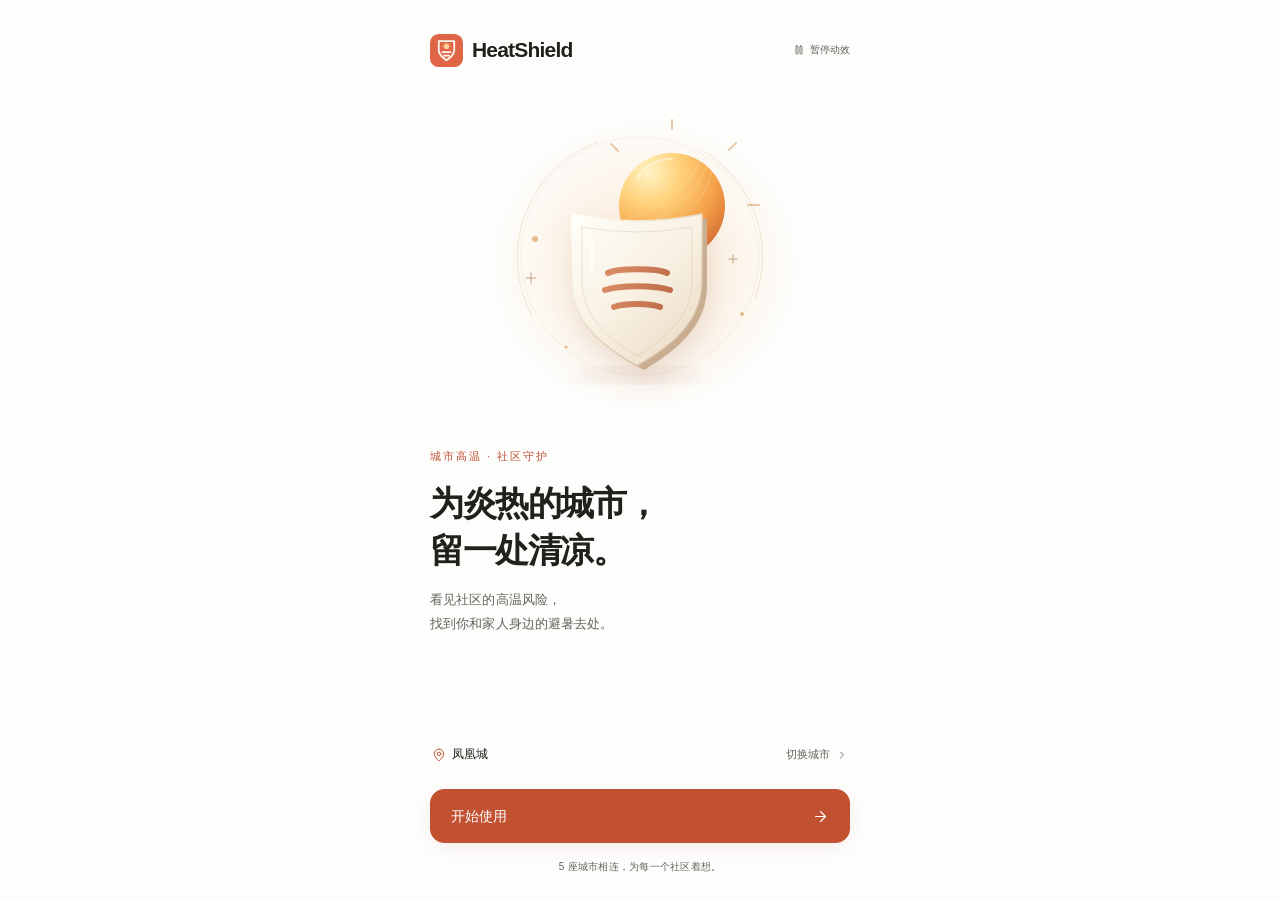
==== HeatShield.html @ 97a0b2e0 "Publish HeatShield multi-city app demo" ====
<!doctype html>
<html lang="zh-CN"><head><meta charset="UTF-8"><meta name="viewport" content="width=device-width,initial-scale=1,viewport-fit=cover"><meta name="theme-color" content="#fdfdfc"><meta name="description" content="HeatShield，了解社区高温风险，找到身边的避暑资源。"><title>HeatShield</title><link rel="icon" type="image/svg+xml" href="[data-uri]"><style>
:root, .light, .light-theme {
  --sand-1: #fdfdfc;
  --sand-2: #f9f9f8;
  --sand-3: #f1f0ef;
  --sand-4: #e9e8e6;
  --sand-5: #e2e1de;
  --sand-6: #dad9d6;
  --sand-7: #cfceca;
  --sand-8: #bcbbb5;
  --sand-9: #8d8d86;
  --sand-10: #82827c;
  --sand-11: #63635e;
  --sand-12: #21201c;
}

@supports (color: color(display-p3 1 1 1)) {
  @media (color-gamut: p3) {
    :root, .light, .light-theme {
      --sand-1: color(display-p3 0.992 0.992 0.989);
      --sand-2: color(display-p3 0.977 0.977 0.973);
      --sand-3: color(display-p3 0.943 0.942 0.936);
      --sand-4: color(display-p3 0.913 0.912 0.903);
      --sand-5: color(display-p3 0.885 0.883 0.873);
      --sand-6: color(display-p3 0.854 0.852 0.839);
      --sand-7: color(display-p3 0.813 0.81 0.794);
      --sand-8: color(display-p3 0.738 0.734 0.713);
      --sand-9: color(display-p3 0.553 0.553 0.528);
      --sand-10: color(display-p3 0.511 0.511 0.488);
      --sand-11: color(display-p3 0.388 0.388 0.37);
      --sand-12: color(display-p3 0.129 0.126 0.111);
    }
  }
}
</style><style>
.dark, .dark-theme {
  --sand-1: #111110;
  --sand-2: #191918;
  --sand-3: #222221;
  --sand-4: #2a2a28;
  --sand-5: #31312e;
  --sand-6: #3b3a37;
  --sand-7: #494844;
  --sand-8: #62605b;
  --sand-9: #6f6d66;
  --sand-10: #7c7b74;
  --sand-11: #b5b3ad;
  --sand-12: #eeeeec;
}

@supports (color: color(display-p3 1 1 1)) {
  @media (color-gamut: p3) {
    .dark, .dark-theme {
      --sand-1: color(display-p3 0.067 0.067 0.063);
      --sand-2: color(display-p3 0.098 0.098 0.094);
      --sand-3: color(display-p3 0.135 0.135 0.129);
      --sand-4: color(display-p3 0.164 0.163 0.156);
      --sand-5: color(display-p3 0.193 0.192 0.183);
      --sand-6: color(display-p3 0.23 0.229 0.217);
      --sand-7: color(display-p3 0.285 0.282 0.267);
      --sand-8: color(display-p3 0.384 0.378 0.357);
      --sand-9: color(display-p3 0.434 0.428 0.403);
      --sand-10: color(display-p3 0.487 0.481 0.456);
      --sand-11: color(display-p3 0.707 0.703 0.68);
      --sand-12: color(display-p3 0.933 0.933 0.926);
    }
  }
}
</style><style>
/* required styles */

.leaflet-pane,
.leaflet-tile,
.leaflet-marker-icon,
.leaflet-marker-shadow,
.leaflet-tile-container,
.leaflet-pane > svg,
.leaflet-pane > canvas,
.leaflet-zoom-box,
.leaflet-image-layer,
.leaflet-layer {
	position: absolute;
	left: 0;
	top: 0;
	}
.leaflet-container {
	overflow: hidden;
	}
.leaflet-tile,
.leaflet-marker-icon,
.leaflet-marker-shadow {
	-webkit-user-select: none;
	   -moz-user-select: none;
	        user-select: none;
	  -webkit-user-drag: none;
	}
/* Prevents IE11 from highlighting tiles in blue */
.leaflet-tile::selection {
	background: transparent;
}
/* Safari renders non-retina tile on retina better with this, but Chrome is worse */
.leaflet-safari .leaflet-tile {
	image-rendering: -webkit-optimize-contrast;
	}
/* hack that prevents hw layers "stretching" when loading new tiles */
.leaflet-safari .leaflet-tile-container {
	width: 1600px;
	height: 1600px;
	-webkit-transform-origin: 0 0;
	}
.leaflet-marker-icon,
.leaflet-marker-shadow {
	display: block;
	}
/* .leaflet-container svg: reset svg max-width decleration shipped in Joomla! (joomla.org) 3.x */
/* .leaflet-container img: map is broken in FF if you have max-width: 100% on tiles */
.leaflet-container .leaflet-overlay-pane svg {
	max-width: none !important;
	max-height: none !important;
	}
.leaflet-container .leaflet-marker-pane img,
.leaflet-container .leaflet-shadow-pane img,
.leaflet-container .leaflet-tile-pane img,
.leaflet-container img.leaflet-image-layer,
.leaflet-container .leaflet-tile {
	max-width: none !important;
	max-height: none !important;
	width: auto;
	padding: 0;
	}

.leaflet-container img.leaflet-tile {
	/* See: https://bugs.chromium.org/p/chromium/issues/detail?id=600120 */
	mix-blend-mode: plus-lighter;
}

.leaflet-container.leaflet-touch-zoom {
	-ms-touch-action: pan-x pan-y;
	touch-action: pan-x pan-y;
	}
.leaflet-container.leaflet-touch-drag {
	-ms-touch-action: pinch-zoom;
	/* Fallback for FF which doesn't support pinch-zoom */
	touch-action: none;
	touch-action: pinch-zoom;
}
.leaflet-container.leaflet-touch-drag.leaflet-touch-zoom {
	-ms-touch-action: none;
	touch-action: none;
}
.leaflet-container {
	-webkit-tap-highlight-color: transparent;
}
.leaflet-container a {
	-webkit-tap-highlight-color: rgba(51, 181, 229, 0.4);
}
.leaflet-tile {
	filter: inherit;
	visibility: hidden;
	}
.leaflet-tile-loaded {
	visibility: inherit;
	}
.leaflet-zoom-box {
	width: 0;
	height: 0;
	-moz-box-sizing: border-box;
	     box-sizing: border-box;
	z-index: 800;
	}
/* workaround for https://bugzilla.mozilla.org/show_bug.cgi?id=888319 */
.leaflet-overlay-pane svg {
	-moz-user-select: none;
	}

.leaflet-pane         { z-index: 400; }

.leaflet-tile-pane    { z-index: 200; }
.leaflet-overlay-pane { z-index: 400; }
.leaflet-shadow-pane  { z-index: 500; }
.leaflet-marker-pane  { z-index: 600; }
.leaflet-tooltip-pane   { z-index: 650; }
.leaflet-popup-pane   { z-index: 700; }

.leaflet-map-pane canvas { z-index: 100; }
.leaflet-map-pane svg    { z-index: 200; }

.leaflet-vml-shape {
	width: 1px;
	height: 1px;
	}
.lvml {
	behavior: url(#default#VML);
	display: inline-block;
	position: absolute;
	}


/* control positioning */

.leaflet-control {
	position: relative;
	z-index: 800;
	pointer-events: visiblePainted; /* IE 9-10 doesn't have auto */
	pointer-events: auto;
	}
.leaflet-top,
.leaflet-bottom {
	position: absolute;
	z-index: 1000;
	pointer-events: none;
	}
.leaflet-top {
	top: 0;
	}
.leaflet-right {
	right: 0;
	}
.leaflet-bottom {
	bottom: 0;
	}
.leaflet-left {
	left: 0;
	}
.leaflet-control {
	float: left;
	clear: both;
	}
.leaflet-right .leaflet-control {
	float: right;
	}
.leaflet-top .leaflet-control {
	margin-top: 10px;
	}
.leaflet-bottom .leaflet-control {
	margin-bottom: 10px;
	}
.leaflet-left .leaflet-control {
	margin-left: 10px;
	}
.leaflet-right .leaflet-control {
	margin-right: 10px;
	}


/* zoom and fade animations */

.leaflet-fade-anim .leaflet-popup {
	opacity: 0;
	-webkit-transition: opacity 0.2s linear;
	   -moz-transition: opacity 0.2s linear;
	        transition: opacity 0.2s linear;
	}
.leaflet-fade-anim .leaflet-map-pane .leaflet-popup {
	opacity: 1;
	}
.leaflet-zoom-animated {
	-webkit-transform-origin: 0 0;
	    -ms-transform-origin: 0 0;
	        transform-origin: 0 0;
	}
svg.leaflet-zoom-animated {
	will-change: transform;
}

.leaflet-zoom-anim .leaflet-zoom-animated {
	-webkit-transition: -webkit-transform 0.25s cubic-bezier(0,0,0.25,1);
	   -moz-transition:    -moz-transform 0.25s cubic-bezier(0,0,0.25,1);
	        transition:         transform 0.25s cubic-bezier(0,0,0.25,1);
	}
.leaflet-zoom-anim .leaflet-tile,
.leaflet-pan-anim .leaflet-tile {
	-webkit-transition: none;
	   -moz-transition: none;
	        transition: none;
	}

.leaflet-zoom-anim .leaflet-zoom-hide {
	visibility: hidden;
	}


/* cursors */

.leaflet-interactive {
	cursor: pointer;
	}
.leaflet-grab {
	cursor: -webkit-grab;
	cursor:    -moz-grab;
	cursor:         grab;
	}
.leaflet-crosshair,
.leaflet-crosshair .leaflet-interactive {
	cursor: crosshair;
	}
.leaflet-popup-pane,
.leaflet-control {
	cursor: auto;
	}
.leaflet-dragging .leaflet-grab,
.leaflet-dragging .leaflet-grab .leaflet-interactive,
.leaflet-dragging .leaflet-marker-draggable {
	cursor: move;
	cursor: -webkit-grabbing;
	cursor:    -moz-grabbing;
	cursor:         grabbing;
	}

/* marker & overlays interactivity */
.leaflet-marker-icon,
.leaflet-marker-shadow,
.leaflet-image-layer,
.leaflet-pane > svg path,
.leaflet-tile-container {
	pointer-events: none;
	}

.leaflet-marker-icon.leaflet-interactive,
.leaflet-image-layer.leaflet-interactive,
.leaflet-pane > svg path.leaflet-interactive,
svg.leaflet-image-layer.leaflet-interactive path {
	pointer-events: visiblePainted; /* IE 9-10 doesn't have auto */
	pointer-events: auto;
	}

/* visual tweaks */

.leaflet-container {
	background: #ddd;
	outline-offset: 1px;
	}
.leaflet-container a {
	color: #0078A8;
	}
.leaflet-zoom-box {
	border: 2px dotted #38f;
	background: rgba(255,255,255,0.5);
	}


/* general typography */
.leaflet-container {
	font-family: "Helvetica Neue", Arial, Helvetica, sans-serif;
	font-size: 12px;
	font-size: 0.75rem;
	line-height: 1.5;
	}


/* general toolbar styles */

.leaflet-bar {
	box-shadow: 0 1px 5px rgba(0,0,0,0.65);
	border-radius: 4px;
	}
.leaflet-bar a {
	background-color: #fff;
	border-bottom: 1px solid #ccc;
	width: 26px;
	height: 26px;
	line-height: 26px;
	display: block;
	text-align: center;
	text-decoration: none;
	color: black;
	}
.leaflet-bar a,
.leaflet-control-layers-toggle {
	background-position: 50% 50%;
	background-repeat: no-repeat;
	display: block;
	}
.leaflet-bar a:hover,
.leaflet-bar a:focus {
	background-color: #f4f4f4;
	}
.leaflet-bar a:first-child {
	border-top-left-radius: 4px;
	border-top-right-radius: 4px;
	}
.leaflet-bar a:last-child {
	border-bottom-left-radius: 4px;
	border-bottom-right-radius: 4px;
	border-bottom: none;
	}
.leaflet-bar a.leaflet-disabled {
	cursor: default;
	background-color: #f4f4f4;
	color: #bbb;
	}

.leaflet-touch .leaflet-bar a {
	width: 30px;
	height: 30px;
	line-height: 30px;
	}
.leaflet-touch .leaflet-bar a:first-child {
	border-top-left-radius: 2px;
	border-top-right-radius: 2px;
	}
.leaflet-touch .leaflet-bar a:last-child {
	border-bottom-left-radius: 2px;
	border-bottom-right-radius: 2px;
	}

/* zoom control */

.leaflet-control-zoom-in,
.leaflet-control-zoom-out {
	font: bold 18px 'Lucida Console', Monaco, monospace;
	text-indent: 1px;
	}

.leaflet-touch .leaflet-control-zoom-in, .leaflet-touch .leaflet-control-zoom-out  {
	font-size: 22px;
	}


/* layers control */

.leaflet-control-layers {
	box-shadow: 0 1px 5px rgba(0,0,0,0.4);
	background: #fff;
	border-radius: 5px;
	}
.leaflet-control-layers-toggle {
	background-image: url([data-uri]);
	width: 36px;
	height: 36px;
	}
.leaflet-retina .leaflet-control-layers-toggle {
	background-image: url([data-uri]);
	background-size: 26px 26px;
	}
.leaflet-touch .leaflet-control-layers-toggle {
	width: 44px;
	height: 44px;
	}
.leaflet-control-layers .leaflet-control-layers-list,
.leaflet-control-layers-expanded .leaflet-control-layers-toggle {
	display: none;
	}
.leaflet-control-layers-expanded .leaflet-control-layers-list {
	display: block;
	position: relative;
	}
.leaflet-control-layers-expanded {
	padding: 6px 10px 6px 6px;
	color: #333;
	background: #fff;
	}
.leaflet-control-layers-scrollbar {
	overflow-y: scroll;
	overflow-x: hidden;
	padding-right: 5px;
	}
.leaflet-control-layers-selector {
	margin-top: 2px;
	position: relative;
	top: 1px;
	}
.leaflet-control-layers label {
	display: block;
	font-size: 13px;
	font-size: 1.08333em;
	}
.leaflet-control-layers-separator {
	height: 0;
	border-top: 1px solid #ddd;
	margin: 5px -10px 5px -6px;
	}

/* Default icon URLs */
.leaflet-default-icon-path { /* used only in path-guessing heuristic, see L.Icon.Default */
	background-image: url([data-uri]);
	}


/* attribution and scale controls */

.leaflet-container .leaflet-control-attribution {
	background: #fff;
	background: rgba(255, 255, 255, 0.8);
	margin: 0;
	}
.leaflet-control-attribution,
.leaflet-control-scale-line {
	padding: 0 5px;
	color: #333;
	line-height: 1.4;
	}
.leaflet-control-attribution a {
	text-decoration: none;
	}
.leaflet-control-attribution a:hover,
.leaflet-control-attribution a:focus {
	text-decoration: underline;
	}
.leaflet-attribution-flag {
	display: inline !important;
	vertical-align: baseline !important;
	width: 1em;
	height: 0.6669em;
	}
.leaflet-left .leaflet-control-scale {
	margin-left: 5px;
	}
.leaflet-bottom .leaflet-control-scale {
	margin-bottom: 5px;
	}
.leaflet-control-scale-line {
	border: 2px solid #777;
	border-top: none;
	line-height: 1.1;
	padding: 2px 5px 1px;
	white-space: nowrap;
	-moz-box-sizing: border-box;
	     box-sizing: border-box;
	background: rgba(255, 255, 255, 0.8);
	text-shadow: 1px 1px #fff;
	}
.leaflet-control-scale-line:not(:first-child) {
	border-top: 2px solid #777;
	border-bottom: none;
	margin-top: -2px;
	}
.leaflet-control-scale-line:not(:first-child):not(:last-child) {
	border-bottom: 2px solid #777;
	}

.leaflet-touch .leaflet-control-attribution,
.leaflet-touch .leaflet-control-layers,
.leaflet-touch .leaflet-bar {
	box-shadow: none;
	}
.leaflet-touch .leaflet-control-layers,
.leaflet-touch .leaflet-bar {
	border: 2px solid rgba(0,0,0,0.2);
	background-clip: padding-box;
	}


/* popup */

.leaflet-popup {
	position: absolute;
	text-align: center;
	margin-bottom: 20px;
	}
.leaflet-popup-content-wrapper {
	padding: 1px;
	text-align: left;
	border-radius: 12px;
	}
.leaflet-popup-content {
	margin: 13px 24px 13px 20px;
	line-height: 1.3;
	font-size: 13px;
	font-size: 1.08333em;
	min-height: 1px;
	}
.leaflet-popup-content p {
	margin: 17px 0;
	margin: 1.3em 0;
	}
.leaflet-popup-tip-container {
	width: 40px;
	height: 20px;
	position: absolute;
	left: 50%;
	margin-top: -1px;
	margin-left: -20px;
	overflow: hidden;
	pointer-events: none;
	}
.leaflet-popup-tip {
	width: 17px;
	height: 17px;
	padding: 1px;

	margin: -10px auto 0;
	pointer-events: auto;

	-webkit-transform: rotate(45deg);
	   -moz-transform: rotate(45deg);
	    -ms-transform: rotate(45deg);
	        transform: rotate(45deg);
	}
.leaflet-popup-content-wrapper,
.leaflet-popup-tip {
	background: white;
	color: #333;
	box-shadow: 0 3px 14px rgba(0,0,0,0.4);
	}
.leaflet-container a.leaflet-popup-close-button {
	position: absolute;
	top: 0;
	right: 0;
	border: none;
	text-align: center;
	width: 24px;
	height: 24px;
	font: 16px/24px Tahoma, Verdana, sans-serif;
	color: #757575;
	text-decoration: none;
	background: transparent;
	}
.leaflet-container a.leaflet-popup-close-button:hover,
.leaflet-container a.leaflet-popup-close-button:focus {
	color: #585858;
	}
.leaflet-popup-scrolled {
	overflow: auto;
	}

.leaflet-oldie .leaflet-popup-content-wrapper {
	-ms-zoom: 1;
	}
.leaflet-oldie .leaflet-popup-tip {
	width: 24px;
	margin: 0 auto;

	-ms-filter: "progid:DXImageTransform.Microsoft.Matrix(M11=0.70710678, M12=0.70710678, M21=-0.70710678, M22=0.70710678)";
	filter: progid:DXImageTransform.Microsoft.Matrix(M11=0.70710678, M12=0.70710678, M21=-0.70710678, M22=0.70710678);
	}

.leaflet-oldie .leaflet-control-zoom,
.leaflet-oldie .leaflet-control-layers,
.leaflet-oldie .leaflet-popup-content-wrapper,
.leaflet-oldie .leaflet-popup-tip {
	border: 1px solid #999;
	}


/* div icon */

.leaflet-div-icon {
	background: #fff;
	border: 1px solid #666;
	}


/* Tooltip */
/* Base styles for the element that has a tooltip */
.leaflet-tooltip {
	position: absolute;
	padding: 6px;
	background-color: #fff;
	border: 1px solid #fff;
	border-radius: 3px;
	color: #222;
	white-space: nowrap;
	-webkit-user-select: none;
	-moz-user-select: none;
	-ms-user-select: none;
	user-select: none;
	pointer-events: none;
	box-shadow: 0 1px 3px rgba(0,0,0,0.4);
	}
.leaflet-tooltip.leaflet-interactive {
	cursor: pointer;
	pointer-events: auto;
	}
.leaflet-tooltip-top:before,
.leaflet-tooltip-bottom:before,
.leaflet-tooltip-left:before,
.leaflet-tooltip-right:before {
	position: absolute;
	pointer-events: none;
	border: 6px solid transparent;
	background: transparent;
	content: "";
	}

/* Directions */

.leaflet-tooltip-bottom {
	margin-top: 6px;
}
.leaflet-tooltip-top {
	margin-top: -6px;
}
.leaflet-tooltip-bottom:before,
.leaflet-tooltip-top:before {
	left: 50%;
	margin-left: -6px;
	}
.leaflet-tooltip-top:before {
	bottom: 0;
	margin-bottom: -12px;
	border-top-color: #fff;
	}
.leaflet-tooltip-bottom:before {
	top: 0;
	margin-top: -12px;
	margin-left: -6px;
	border-bottom-color: #fff;
	}
.leaflet-tooltip-left {
	margin-left: -6px;
}
.leaflet-tooltip-right {
	margin-left: 6px;
}
.leaflet-tooltip-left:before,
.leaflet-tooltip-right:before {
	top: 50%;
	margin-top: -6px;
	}
.leaflet-tooltip-left:before {
	right: 0;
	margin-right: -12px;
	border-left-color: #fff;
	}
.leaflet-tooltip-right:before {
	left: 0;
	margin-left: -12px;
	border-right-color: #fff;
	}

/* Printing */

@media print {
	/* Prevent printers from removing background-images of controls. */
	.leaflet-control {
		-webkit-print-color-adjust: exact;
		print-color-adjust: exact;
		}
	}

</style><style>
:root{color-scheme:light;--bg:var(--sand-1);--surface:#fff;--soft:var(--sand-2);--muted:var(--sand-3);--line:var(--sand-6);--input:var(--sand-7);--text:var(--sand-12);--sub:var(--sand-11);--faint:var(--sand-10);--brand:#c25132;--brand-hover:#b94d30;--brand-text:#fff;--tint:#fff1e9;--tint-line:#f2d6c8;--warm:#fbe9dd;--warning:#94622b;--warning-bg:#fff4db;--red:#b3373e;--green:#347754;--shadow:0 2px 8px #21201c04;--sheet-shadow:0 24px 80px #21201c26;--radius:18px;--font:Inter,-apple-system,BlinkMacSystemFont,"PingFang SC","Microsoft YaHei",sans-serif}
:root.dark{color-scheme:dark;--surface:var(--sand-2);--brand:#ef8a6b;--brand-hover:#f5a38a;--brand-text:#27120c;--tint:#2c211c;--tint-line:#513529;--warm:#30231d;--warning:#edbc77;--warning-bg:#302712;--red:#ff9592;--green:#8bcba4;--shadow:0 2px 8px #0001;--sheet-shadow:0 24px 80px #0006}*{box-sizing:border-box}html{scroll-behavior:auto;scroll-padding-top:100px}body{margin:0;font:15px/1.6 var(--font);color:var(--text);background:var(--bg);letter-spacing:-.2px;-webkit-font-smoothing:antialiased}button,input,select{font:inherit}button,a,input,select{-webkit-tap-highlight-color:transparent;touch-action:manipulation}button,a{color:inherit}button{cursor:pointer}button:disabled{opacity:.45;cursor:not-allowed}button{border:0;background:none}a{text-decoration:none}h1,h2,h3,p{margin:0}h1,h2,h3{line-height:1.35}h1{font-size:30px;font-weight:600;letter-spacing:-1.1px}h2{font-size:22px;font-weight:600;letter-spacing:-.7px}h3{font-size:16px;font-weight:550;letter-spacing:-.3px}p{color:var(--sub);font-size:14px;line-height:1.8}button:focus-visible,a:focus-visible,input:focus-visible,select:focus-visible,[tabindex]:focus-visible{outline:3px solid var(--brand);outline-offset:3px}input,select{color:var(--text);background:var(--surface);border:1px solid var(--input);border-radius:12px;min-height:48px;padding:11px 14px;width:100%}.lucide{width:20px;height:20px;stroke-width:1.7;vertical-align:middle;flex-shrink:0}.container{max-width:1060px;margin:0 auto;padding:0 32px}.app-header{position:sticky;top:0;z-index:20;background:color-mix(in srgb,var(--bg) 92%,transparent);backdrop-filter:blur(16px);border-bottom:1px solid var(--line);padding-top:env(safe-area-inset-top)}.header-inner{height:78px;display:flex;align-items:center;justify-content:space-between;gap:16px}.wordmark{display:flex;align-items:center;gap:9px;font-size:21px;letter-spacing:-.7px;font-weight:650;min-height:44px;padding:0}.wordmark img{width:32px;height:32px}.header-actions{display:flex;align-items:center;gap:10px}.city-button{display:flex;align-items:center;gap:7px;border:1px solid var(--line);background:var(--surface);border-radius:10px;min-height:42px;padding:8px 12px;font-size:13px;box-shadow:var(--shadow)}.city-button .lucide{width:15px;height:15px}.icon-button{height:44px;width:44px;display:inline-grid;place-items:center;border:1px solid var(--line);border-radius:12px;background:var(--surface)}.icon-button:hover,.city-button:hover{background:var(--muted)}.bell-dot{position:relative}.bell-dot:after{content:'';height:5px;width:5px;position:absolute;top:11px;right:12px;background:var(--brand);border-radius:50%;outline:2px solid var(--surface)}.page{padding:30px 0 120px;min-height:calc(100svh - 78px);animation:page-in .2s ease-out}.page.no-motion{animation:none}.page-top{display:flex;align-items:flex-start;justify-content:space-between;gap:16px;margin-bottom:24px}.eyebrow{display:flex;align-items:center;gap:6px;color:var(--sub);font-size:12px;margin-bottom:9px}.eyebrow .lucide{width:14px;height:14px}.page-top p{margin-top:8px}.label{font-size:12px;color:var(--sub)}.mono{font-variant-numeric:tabular-nums}.muted{color:var(--sub)}.tiny{font-size:11px;color:var(--sub);line-height:1.8}.caption{font-size:12px;color:var(--sub)}.row{display:flex;align-items:center;gap:12px}.between{display:flex;align-items:center;justify-content:space-between;gap:12px}.stack{display:grid;gap:14px}.mt{margin-top:24px}.mt-sm{margin-top:14px}.two{display:grid;grid-template-columns:repeat(2,minmax(0,1fr));gap:14px}.three{display:grid;grid-template-columns:repeat(3,minmax(0,1fr));gap:12px}.home-grid{display:grid;grid-template-columns:1.1fr .9fr;gap:24px;align-items:start}.card{background:var(--surface);border:1px solid var(--line);border-radius:var(--radius);padding:20px;box-shadow:var(--shadow)}.card.soft{background:var(--soft)}.card-link{display:block;width:100%;text-align:left;transition:background .15s,border-color .15s}.card-link:hover{border-color:var(--input);background:var(--soft)}.btn{min-height:50px;border-radius:12px;background:var(--surface);border:1px solid var(--input);padding:12px 18px;color:var(--text);font-size:14px;font-weight:500;display:inline-flex;align-items:center;justify-content:center;gap:8px;transition:background .15s,transform .1s,opacity .15s}.btn .lucide{width:17px;height:17px}.btn:hover{background:var(--muted)}.btn:active{transform:scale(.985)}.btn.primary{background:var(--brand);border-color:var(--brand);color:var(--brand-text)}.btn.primary:hover{background:var(--brand-hover);border-color:var(--brand-hover)}.btn.wide{width:100%;display:flex}.btn.ghost{border-color:transparent;background:transparent;box-shadow:none}.btn.compact{min-height:42px;padding:9px 12px;font-size:12px;border-radius:10px}.text-button{color:var(--brand);font-size:12px;font-weight:500;padding:8px 0;min-height:44px;display:flex;align-items:center;gap:5px}.text-button .lucide{width:14px;height:14px}.pill{display:inline-flex;align-items:center;gap:5px;border:1px solid var(--line);border-radius:6px;padding:3px 7px;font-size:10px;color:var(--sub);background:var(--soft);white-space:nowrap}.pill.risk{background:var(--warning-bg);color:var(--warning);border-color:transparent}.pill.risk:before{content:'';width:4px;height:4px;background:currentColor;border-radius:50%}.pill.risk.extreme{color:var(--red);background:color-mix(in srgb,var(--red) 9%,var(--surface))}.pill.risk.low{color:var(--green);background:color-mix(in srgb,var(--green) 9%,var(--surface))}.hero{background:var(--tint);border:1px solid var(--tint-line);border-radius:22px;padding:25px;position:relative;overflow:hidden}.hero-main{position:relative;z-index:1;display:flex;align-items:center;justify-content:space-between;min-height:110px;margin-top:13px}.temperature{font-size:72px;line-height:1;font-weight:500;letter-spacing:-5px;font-variant-numeric:tabular-nums;color:var(--text)}.temperature small{font-size:24px;letter-spacing:-1px;font-weight:400;margin-left:4px;color:var(--sub)}.hero-weather{width:105px;height:105px;flex-shrink:0}.hero p{font-size:13px;max-width:310px;margin-top:14px}.hero-footer{border-top:1px solid var(--tint-line);padding-top:15px;margin-top:20px;display:flex;gap:24px;font-size:12px;color:var(--sub)}.hero-footer .lucide{width:15px;height:15px;margin-right:5px}.hero .btn{margin-top:20px}.quick-action{display:flex;flex-direction:column;align-items:flex-start;gap:12px;text-align:left;border-radius:16px;padding:18px;border:1px solid var(--line);background:var(--surface);min-height:136px;box-shadow:var(--shadow)}.quick-action .glyph{width:34px;height:34px;border:1px solid var(--line);border-radius:10px;display:grid;place-items:center;background:var(--soft)}.quick-action .glyph .lucide{width:18px;height:18px}.quick-action strong{font-size:14px;font-weight:550}.quick-action small{font-size:11px;color:var(--sub);display:block;margin-top:3px}.quick-action:hover{background:var(--soft)}.section-title{display:flex;align-items:center;justify-content:space-between;gap:12px;margin:28px 0 13px}.section-title h2{font-size:18px;font-weight:600;letter-spacing:-.5px}.forecast-card{text-align:center;border:1px solid var(--line);border-radius:14px;background:var(--surface);padding:15px 10px;display:grid;justify-items:center;gap:10px;min-height:142px}.forecast-card .lucide{color:var(--brand);width:26px;height:26px;stroke-width:1.3}.forecast-card strong{font-size:23px;font-weight:550;letter-spacing:-.8px;line-height:1.1}.forecast-card .caption{font-size:11px}.forecast-card:hover{background:var(--soft)}.list{border:1px solid var(--line);border-radius:16px;background:var(--surface);overflow:hidden}.list-row{display:flex;align-items:center;justify-content:space-between;gap:14px;padding:17px 18px;border:0;border-bottom:1px solid var(--line);width:100%;text-align:left;background:transparent;min-height:76px}.list-row:last-child{border-bottom:0}.list-row:hover{background:var(--soft)}.list-row strong{display:block;font-size:14px;font-weight:500;line-height:1.5}.list-row small{display:block;font-size:11px;color:var(--sub);margin-top:5px;line-height:1.7}.list-row>.lucide{color:var(--faint);width:17px;height:17px}.number-circle{height:32px;width:32px;background:var(--muted);display:grid;place-items:center;border-radius:10px;font-size:11px;color:var(--sub);flex-shrink:0}.facility{padding:18px;border:1px solid var(--line);border-radius:16px;background:var(--surface);display:flex;gap:14px;text-align:left;width:100%;transition:border-color .15s,background .15s}.facility:hover{border-color:var(--input);background:var(--soft)}.facility-icon{height:48px;width:48px;background:var(--soft);border:1px solid var(--line);display:grid;place-items:center;border-radius:13px;flex-shrink:0;color:var(--sub)}.facility-icon .lucide{width:22px;height:22px;stroke-width:1.3}.facility-info{flex:1;min-width:0}.facility h3{font-size:14px;line-height:1.5;margin:3px 0 5px}.facility .caption{font-size:11px}.facility .pill{margin-top:12px}.facility>.lucide{width:16px;height:16px;color:var(--faint);margin-top:8px}.data-note{font-size:11px;color:var(--sub);display:flex;align-items:center;justify-content:center;gap:5px;min-height:44px;margin-top:18px;width:100%;padding:10px 0}.data-note .lucide{width:12px;height:12px}.bottom-nav{position:fixed;bottom:0;left:0;right:0;z-index:30;background:color-mix(in srgb,var(--surface) 94%,transparent);backdrop-filter:blur(18px);border-top:1px solid var(--line);padding-bottom:env(safe-area-inset-bottom)}.bottom-nav-inner{display:grid;grid-template-columns:repeat(5,1fr);max-width:560px;margin:auto;height:74px;padding:6px 12px 8px;gap:5px}.nav-item{display:flex;flex-direction:column;justify-content:center;align-items:center;gap:4px;font-size:10px;color:var(--sub);border-radius:12px;position:relative;min-height:52px}.nav-item .lucide{width:21px;height:21px;stroke-width:1.6}.nav-item.active{color:var(--brand)}.nav-item.active .lucide{stroke-width:2}.nav-item.active:before{content:'';position:absolute;top:1px;width:17px;height:3px;border-radius:5px;background:var(--brand)}.nav-item:hover{background:var(--soft)}.back-button{min-height:44px;display:flex;align-items:center;gap:6px;font-size:13px;padding:0;color:var(--sub);margin-bottom:15px}.back-button .lucide{width:17px;height:17px}.chips{display:flex;gap:7px;overflow:auto;scrollbar-width:none;flex-wrap:nowrap;padding:2px 0}.chips::-webkit-scrollbar{display:none}.chip{flex-shrink:0;padding:10px 14px;min-height:44px;background:var(--surface);border:1px solid var(--line);border-radius:10px;color:var(--sub);font-size:12px}.chip.selected{background:var(--text);border-color:var(--text);color:var(--bg);box-shadow:var(--shadow)}.chip:hover:not(.selected){background:var(--muted)}.info-strip{padding:12px 14px;border:1px solid var(--line);border-radius:12px;background:var(--soft);display:flex;align-items:flex-start;gap:8px;font-size:12px;color:var(--sub);line-height:1.8}.info-strip>.lucide{width:16px;height:16px;margin-top:3px}.filter-bar{display:flex;justify-content:space-between;align-items:center;gap:14px;margin-bottom:14px}.filter-bar .icon-button{height:42px;width:42px}.map-canvas{position:relative;overflow:hidden;border-radius:20px;background:var(--muted);border:1px solid var(--line);margin-top:18px}.map-canvas svg{display:block;width:100%;height:auto;max-height:480px;touch-action:pan-y}.map-canvas .map-label{position:absolute;left:14px;bottom:12px;background:var(--surface);border:1px solid var(--line);border-radius:6px;font-size:10px;color:var(--sub);padding:4px 7px}.map-point{cursor:pointer}.map-point text{font-family:var(--font);font-size:9px;fill:var(--sub)}.map-point:focus-visible{outline:2px solid var(--brand)}.legend{display:flex;gap:18px;justify-content:center;font-size:11px;color:var(--sub);margin-top:14px}.legend span{display:flex;gap:6px;align-items:center}.legend i{display:inline-block;width:7px;height:7px;border-radius:50%;background:var(--brand)}.legend i.square{background:var(--surface);border:1px solid var(--sub);border-radius:2px}.score{font-size:64px;line-height:1.2;font-weight:500;letter-spacing:-3px}.score small{font-size:14px;letter-spacing:0;color:var(--sub);margin-left:6px}.stat{padding:16px;border:1px solid var(--line);background:var(--surface);border-radius:14px}.stat strong{display:block;font-size:24px;line-height:1.4;letter-spacing:-1px;margin-top:6px;font-weight:550}.stat .lucide{width:15px;height:15px;color:var(--sub);margin-right:5px}.bar-row+.bar-row{margin-top:18px}.track{background:var(--muted);height:6px;border-radius:8px;margin-top:9px;overflow:hidden}.track span{height:100%;display:block;background:var(--brand);border-radius:8px}.detail-grid{display:grid;grid-template-columns:1fr 1fr;gap:20px}.detail-grid dt{font-size:12px;color:var(--sub)}.detail-grid dd{margin:6px 0 0;font-size:15px}.big-facility{height:150px;background:var(--soft);border:1px solid var(--line);border-radius:18px;display:flex;align-items:center;justify-content:center;position:relative;overflow:hidden}.big-facility>.lucide{width:66px;height:66px;stroke-width:1;color:var(--sand-8)}.big-facility:before,.big-facility:after{content:'';position:absolute;width:220px;height:220px;border:1px solid var(--line);border-radius:50%}.big-facility:after{width:330px;height:330px}.big-facility>*{z-index:1}.settings-group{margin-top:26px}.setting{display:flex;width:100%;text-align:left;align-items:center;gap:13px;padding:16px 18px;min-height:74px;border-bottom:1px solid var(--line);background:var(--surface)}.setting:last-child{border:0}.setting>.lucide{width:20px;height:20px;color:var(--sub)}.setting>span{flex:1}.setting strong{font-size:14px;font-weight:500;display:block}.setting small{font-size:11px;display:block;color:var(--sub);margin-top:4px}.switch{width:38px;height:23px;border-radius:30px;background:var(--sand-5);border:1px solid var(--input);padding:3px;flex-shrink:0}.switch:before{content:'';height:15px;width:15px;background:var(--surface);border-radius:50%;display:block;transition:transform .15s}.switch.on{background:var(--brand);border-color:var(--brand)}.switch.on:before{transform:translateX(14px);background:#fff}.profile-head{display:flex;gap:15px;align-items:center;margin:8px 0 28px}.profile-avatar{width:58px;height:58px;background:var(--tint);border:1px solid var(--tint-line);border-radius:18px;display:grid;place-items:center;color:var(--brand)}.profile-avatar .lucide{width:25px;height:25px}.profile-head h1{font-size:26px}.profile-head p{font-size:12px;margin-top:3px}.empty{display:flex;flex-direction:column;align-items:center;text-align:center;justify-content:center;min-height:280px;padding:30px 24px}.empty-icon{height:58px;width:58px;border-radius:18px;background:var(--muted);display:grid;place-items:center;color:var(--sub);margin-bottom:20px}.empty-icon .lucide{width:26px;height:26px;stroke-width:1.4}.empty h2{font-size:20px}.empty p{max-width:300px;margin:10px 0 22px}.empty .btn{width:100%;max-width:280px}.read-indicator{height:7px;width:7px;border-radius:50%;background:var(--brand)}.unread-card{border-color:var(--tint-line)}.alert-icon{width:40px;height:40px;border-radius:12px;background:var(--warning-bg);color:var(--warning);display:grid;place-items:center;flex-shrink:0}.timeline-row{display:flex;gap:14px;padding:0 0 22px;position:relative}.timeline-row:before{content:'';position:absolute;left:14px;top:32px;bottom:4px;width:1px;background:var(--line)}.timeline-row:last-child:before{display:none}.timeline-dot{width:29px;height:29px;display:grid;place-items:center;border:1px solid var(--line);background:var(--surface);border-radius:50%;font-size:11px;flex-shrink:0}.timeline-row.done .timeline-dot{color:var(--brand-text);background:var(--brand);border-color:var(--brand)}.timeline-row p{font-size:12px;margin-top:4px}.timeline-row strong{font-size:14px;font-weight:500}.form-field{display:grid;gap:8px;margin:20px 0;font-size:13px}.note-list{margin:12px 0 0;padding-left:20px;font-size:13px;color:var(--sub);line-height:2}.brand-preview{border:1px solid var(--line);border-radius:18px;padding:30px 18px;display:grid;place-items:center;background:var(--surface);margin-top:18px}.brand-preview img{max-width:100%;height:auto;width:300px}.brand-icon-preview{display:flex;justify-content:center;gap:20px;margin:28px 0}.brand-icon-preview img{height:88px;width:88px;border-radius:24px}.brand-icon-preview .mono-mark{background:var(--text);border-radius:24px;padding:17px;display:grid;place-items:center}.mono-mark svg{width:54px;height:54px}.compare-row{display:grid;grid-template-columns:1fr 60px 60px;align-items:center;gap:12px;width:100%;text-align:left;padding:18px;border-bottom:1px solid var(--line)}.compare-row:last-child{border:0}.compare-row strong{font-size:14px;font-weight:500}.compare-row small{display:block;font-size:11px;color:var(--sub);margin-top:3px}.compare-row>span:not(:first-child){text-align:right;font-size:13px}.comparison-head{font-size:11px;color:var(--sub);padding-top:10px;padding-bottom:10px;background:var(--soft)}
/* Startup, onboarding, progress and modal overlays. */
.splash{min-height:100svh;display:flex;flex-direction:column;align-items:center;justify-content:center;background:var(--bg);padding:40px 24px}.splash img{border-radius:22px;box-shadow:0 14px 35px #df65461c}.splash h1{margin-top:20px;font-size:35px;letter-spacing:-1.5px}.splash p{font-size:13px;margin-top:12px}.boot-dots{display:flex;gap:5px;margin-top:38px}.boot-dots i{height:4px;width:4px;border-radius:50%;background:var(--brand);animation:boot 1s infinite}.boot-dots i:nth-child(2){animation-delay:.15s}.boot-dots i:nth-child(3){animation-delay:.3s}.onboard{max-width:480px;margin:auto;min-height:100svh;padding:32px 28px max(28px,env(safe-area-inset-bottom));display:flex;flex-direction:column}.onboard .wordmark{font-size:20px}.onboard-art{position:relative;display:grid;place-items:center;min-height:270px;margin:28px 0 8px}.onboard-art svg{width:100%;height:270px;max-width:340px}.onboard h1{font-size:33px;letter-spacing:-1.2px;line-height:1.38;margin-bottom:14px}.onboard p{font-size:14px;line-height:1.9}.onboard-bottom{margin-top:auto;padding-top:30px}.onboard .benefit{display:flex;gap:8px;align-items:center;margin-top:12px;font-size:12px;color:var(--sub)}.benefit .lucide{width:15px;height:15px;color:var(--brand)}.onboard .back-button{margin-top:20px}.city-list{display:grid;gap:10px;margin-top:24px}.city-choice{display:flex;align-items:center;gap:12px;min-height:74px;width:100%;background:var(--surface);border:1px solid var(--line);border-radius:14px;padding:15px;text-align:left}.city-choice:hover{background:var(--soft)}.city-choice.selected{border-color:var(--brand);background:var(--tint)}.city-choice .city-glyph{height:38px;width:38px;border-radius:11px;border:1px solid var(--line);display:grid;place-items:center;color:var(--sub);background:var(--surface)}.city-choice strong{font-weight:500;font-size:14px;display:block}.city-choice small{display:block;font-size:11px;color:var(--sub);margin-top:4px}.city-choice>span:nth-child(2){flex:1}.city-choice>.lucide{width:18px;height:18px;color:var(--brand)}.skeleton{background:var(--muted);border-radius:8px;position:relative;overflow:hidden}.skeleton:after{content:'';position:absolute;inset:0;transform:translateX(-100%);background:linear-gradient(90deg,transparent,color-mix(in srgb,var(--surface) 80%,transparent),transparent);animation:shimmer 1.25s infinite}.skeleton-title{width:55%;height:27px;margin:20px 0}.skeleton-hero{height:280px;border-radius:22px}.skeleton-line{height:13px;width:70%;margin:12px 0}.skeleton-block{height:130px;border-radius:16px}.loading-copy{display:flex;align-items:center;gap:8px;font-size:12px;color:var(--sub);margin-bottom:16px}.spinner{width:15px;height:15px;border:1.5px solid var(--line);border-top-color:var(--brand);border-radius:50%;animation:spin .7s linear infinite;display:inline-block}.loading-button .spinner{border-color:color-mix(in srgb,var(--brand-text) 30%,transparent);border-top-color:var(--brand-text)}#modal-root:empty{display:none}.modal-backdrop{position:fixed;inset:0;background:#16130f66;backdrop-filter:blur(5px);z-index:80;display:flex;align-items:flex-end;justify-content:center;animation:fade-in .15s}.sheet{background:var(--surface);color:var(--text);width:100%;max-width:500px;max-height:90dvh;overflow-y:auto;overscroll-behavior:contain;touch-action:pan-y;border-radius:24px 24px 0 0;border:1px solid var(--line);box-shadow:var(--sheet-shadow);padding:10px 22px max(25px,env(safe-area-inset-bottom));animation:sheet-in .2s ease-out}.sheet-handle{width:34px;height:4px;border-radius:8px;background:var(--sand-7);margin:0 auto 18px}.sheet-top{display:flex;align-items:center;justify-content:space-between;gap:12px;margin-bottom:10px}.sheet-top h2{font-size:21px}.sheet-top .icon-button{border:0;background:var(--soft);width:32px;height:32px;border-radius:50%}.sheet-top .icon-button .lucide{width:16px;height:16px}.sheet .city-list{margin-top:18px}.sheet p{font-size:13px}.sheet .search-wrap{margin-top:18px;position:relative}.search-wrap .lucide{position:absolute;left:13px;top:15px;width:18px;height:18px;color:var(--sub)}.search-wrap input{padding-left:40px}.sheet-footer{position:sticky;bottom:-25px;background:var(--surface);padding:16px 0 6px;margin-top:8px}.notice-card{padding:17px;background:var(--soft);border:1px solid var(--line);border-radius:14px;margin:18px 0}.notice-card strong{font-size:13px;font-weight:500}.notice-card p{font-size:12px;margin-top:6px}.sheet .btn+.btn{margin-top:10px}body.modal-open{overflow:hidden}#toast{position:fixed;bottom:calc(90px + env(safe-area-inset-bottom));left:50%;transform:translate(-50%,12px);max-width:calc(100vw - 40px);padding:12px 17px;border:1px solid var(--sand-7);background:var(--text);color:var(--bg);border-radius:12px;box-shadow:var(--shadow);font-size:12px;z-index:120;opacity:0;pointer-events:none;transition:opacity .15s,transform .15s;white-space:normal}#toast.show{opacity:1;transform:translate(-50%,0)}.refresh-control{display:flex;align-items:center;gap:5px;font-size:11px;color:var(--sub);min-height:42px;padding:6px 0}.refresh-control .lucide{width:13px;height:13px}.check-mark{width:64px;height:64px;border-radius:50%;display:grid;place-items:center;background:var(--tint);color:var(--brand);margin:28px auto 20px}.check-mark .lucide{width:28px;height:28px}.page-bottom-action{margin-top:28px}.hidden{display:none!important}@keyframes shimmer{to{transform:translateX(100%)}}@keyframes spin{to{transform:rotate(360deg)}}@keyframes boot{0%,100%{opacity:.2}50%{opacity:1}}@keyframes page-in{from{opacity:.4;transform:translateY(6px)}to{opacity:1;transform:translateY(0)}}@keyframes fade-in{from{opacity:0}to{opacity:1}}@keyframes sheet-in{from{transform:translateY(30px);opacity:.6}to{transform:translateY(0);opacity:1}}
@media(min-width:760px){.sheet{border-radius:24px;padding-bottom:24px;max-height:82dvh}.modal-backdrop{align-items:center;padding:30px}.onboard{max-width:520px;padding:40px 30px}.onboard-art{min-height:310px}.onboard-art svg{height:310px}.page.narrow{max-width:620px;margin:auto}.facility-grid{display:grid;grid-template-columns:1fr 1fr;gap:14px}.facility-grid.stack{gap:14px}.home-right .section-title:first-child{margin-top:0}.bottom-nav-inner{height:76px}.page-top h1{font-size:32px}}
@media(max-width:759px){.container{padding:0 20px}.header-inner{height:70px;gap:10px}.wordmark{font-size:20px;gap:8px}.wordmark img{width:30px;height:30px}.header-actions{gap:7px}.city-button{font-size:12px;min-height:38px;padding:8px 9px;gap:4px}.city-button .lucide:first-child{display:none}.header-actions .icon-button{width:38px;height:38px;border-radius:10px}.header-actions .icon-button .lucide{width:18px;height:18px}.page{padding-top:24px;min-height:calc(100svh - 70px)}.page-top{margin-bottom:22px}.page-top h1{font-size:28px}.page-top p{font-size:12px}.home-grid{display:block}.home-right{margin-top:26px}.hero{padding:22px;border-radius:20px}.temperature{font-size:68px}.hero-weather{width:98px;height:98px}.hero p{font-size:12px;max-width:270px}.hero-footer{gap:18px;font-size:11px}.quick-action{padding:16px;min-height:130px}.quick-action strong{font-size:13px}.section-title{margin-top:26px}.section-title h2{font-size:17px}.forecast-card{padding:14px 8px;gap:9px;min-height:137px}.forecast-card strong{font-size:22px}.facility{padding:16px;gap:12px}.facility-icon{width:43px;height:43px;border-radius:12px}.facility h3{font-size:13px}.facility .pill{font-size:9px}.card{padding:18px;border-radius:16px}.two{gap:12px}.three{gap:9px}.btn{min-height:50px}.map-canvas{border-radius:16px}.page-top .icon-button{width:40px;height:40px;flex-shrink:0}.onboard h1{font-size:32px}.app-header .container{padding-left:20px;padding-right:20px}}
@media(max-width:359px){.container{padding:0 16px}.wordmark{font-size:18px}.wordmark img{width:27px;height:27px}.city-button{font-size:11px;padding:7px}.header-actions .icon-button{display:none}.hero{padding:18px}.temperature{font-size:62px}.onboard{padding-left:22px;padding-right:22px}.chips{gap:5px}.chip{padding:9px 12px}.facility-icon{display:none}}
@media(prefers-reduced-motion:reduce){*,*:before,*:after{animation:none!important;transition:none!important;scroll-behavior:auto!important}.skeleton:after{display:none}}
/* Launch and loading are full screens, independent from in-page skeletons. */
.hero-weather{width:130px;height:130px;object-fit:contain;margin:-8px -10px -8px 0}
.launch-welcome{padding-top:max(28px,env(safe-area-inset-top));padding-bottom:max(24px,env(safe-area-inset-bottom));min-height:100svh;max-width:480px}
.launch-welcome .wordmark{font-size:21px;letter-spacing:-.8px}
.launch-welcome .wordmark img{width:33px;height:33px}
.launch-welcome .onboard-art{min-height:0;margin:18px -10px 8px;flex:1;max-height:340px}
.launch-welcome .onboard-art img{display:block;width:100%;height:auto;max-height:320px;object-fit:contain}
.launch-kicker{font-size:11px;letter-spacing:2px;color:var(--brand);margin-bottom:14px}
.launch-welcome h1{font-size:34px;line-height:1.4;font-weight:600;letter-spacing:-1.4px;margin-bottom:13px}
.launch-welcome .launch-intro>p{font-size:13px;line-height:1.9;letter-spacing:.1px}
.launch-welcome .onboard-bottom{padding-top:24px;flex-shrink:0}
.launch-city{display:flex;align-items:center;justify-content:space-between;gap:8px;width:100%;min-height:44px;padding:0 2px;margin-bottom:12px;font-size:12px}
.launch-city>span{display:flex;align-items:center;gap:6px}
.launch-city>span:last-child{font-size:11px;color:var(--sub)}
.launch-city .lucide{width:14px;height:14px;color:var(--brand)}
.launch-city>span:last-child .lucide{color:var(--sub);width:12px;height:12px}
.launch-welcome .btn.primary{min-height:54px;justify-content:space-between;padding:14px 20px;font-size:14px;border-radius:14px}
.launch-welcome .btn.primary .lucide{order:1}
.launch-welcome .launch-footnote{text-align:center;font-size:10px;margin-top:14px;letter-spacing:.25px;color:var(--sub)}
.launch-loading{min-height:100svh;display:flex;flex-direction:column;align-items:center;padding:max(32px,env(safe-area-inset-top)) 28px max(28px,env(safe-area-inset-bottom));background:var(--bg)}
.launch-loading-core{margin:auto;width:100%;max-width:300px;text-align:center;padding:52px 0 60px}
.launch-emblem{width:152px;height:152px;display:grid;place-items:center;position:relative;margin:0 auto 30px}
.launch-emblem:before{content:'';position:absolute;inset:0;border-radius:50%;background:radial-gradient(circle,#DF654612,transparent 72%)}
.launch-emblem>span{position:absolute;inset:0;border:1px solid var(--tint-line);border-radius:50%;animation:launch-breathe 2.4s ease-in-out infinite}
.launch-emblem>span:nth-child(2){inset:14px;opacity:.6;animation-delay:.5s}
.launch-emblem img{position:relative;border-radius:23px;box-shadow:0 14px 32px #B3663B22}
.launch-loading h1{font-size:33px;letter-spacing:-1.4px;font-weight:600}
.launch-loading-core>p{font-size:12px;margin-top:10px;letter-spacing:.4px}
.launch-load-panel{margin:52px auto 0;max-width:234px}
.launch-load-city{display:flex;justify-content:center;align-items:center;gap:5px;color:var(--sub);font-size:12px;margin-bottom:18px}
.launch-load-city .lucide{height:14px;width:14px}
.launch-progress{height:3px;background:var(--line);overflow:hidden;border-radius:10px}
.launch-progress>span{height:100%;display:block;width:8%;background:var(--brand);border-radius:10px;transition:width .35s ease}
#launch-status{font-size:11px;color:var(--sub);min-height:20px;margin-top:16px}
.launch-steps{display:flex;align-items:center;justify-content:center;gap:9px;margin-top:22px;font-size:9px;color:var(--sand-9);letter-spacing:.3px}
.launch-steps i{width:2px;height:2px;background:var(--input);border-radius:50%}
.launch-steps .current{color:var(--brand)}
.launch-loading-footer{font-size:9px;letter-spacing:2px;color:var(--sub);text-align:center}
.launch-loading-footer span{display:block;font-size:10px;letter-spacing:1px;margin-top:6px;color:var(--sand-10)}
@keyframes launch-breathe{50%{transform:scale(1.035);opacity:.45}}
@media(min-width:760px){.launch-welcome .onboard-art{max-height:350px;min-height:0}.launch-welcome{max-width:480px}}
@media(max-width:759px){.hero-weather{width:126px;height:126px}.launch-welcome .onboard-art{min-height:0}.launch-welcome h1{font-size:33px}}
@media(max-height:740px){.launch-welcome .onboard-art{margin-top:8px;max-height:240px}.launch-welcome .onboard-art img{max-height:240px}.launch-welcome .onboard-bottom{padding-top:18px}.launch-welcome h1{font-size:30px}.launch-kicker{margin-bottom:9px}}
@media(max-width:359px){.hero-weather{width:110px;height:110px}.launch-welcome h1{font-size:30px}}
@media(prefers-reduced-motion:reduce){.launch-emblem>span{animation:none}.launch-progress>span{transition:none}}
.facility-photo-wrap{margin:0}
.facility-photo{display:block;position:relative;width:100%;padding:0;aspect-ratio:1.65;background:var(--soft);border:1px solid var(--line);border-radius:18px;overflow:hidden;text-align:left}
.facility-photo>img{display:block;width:100%;height:100%;object-fit:cover;transition:transform .3s ease}
.facility-photo:hover>img{transform:scale(1.025)}
.facility-photo-tag,.facility-photo-count{position:absolute;bottom:12px;display:flex;align-items:center;gap:5px;border-radius:7px;padding:5px 8px;background:#181712a8;backdrop-filter:blur(8px);color:#fff;font-size:10px;line-height:1.5}
.facility-photo-tag{left:12px}.facility-photo-count{right:12px}.facility-photo-count .lucide{width:12px;height:12px}
.facility-photo-caption{min-height:30px;display:flex;align-items:center;justify-content:space-between;gap:12px;padding:7px 1px 0;font-size:10px;color:var(--sub);line-height:1.6}
.facility-photo-caption button{display:flex;align-items:center;gap:3px;font-size:10px;white-space:nowrap;color:var(--sub);min-height:30px;padding:0 1px}.facility-photo-caption button .lucide{width:11px;height:11px}
.facility-thumb{width:76px;height:88px;flex-shrink:0;position:relative;border:1px solid var(--line);border-radius:10px;overflow:hidden;align-self:flex-start;background:var(--soft)}
.facility-thumb img{display:block;width:100%;height:100%;object-fit:cover}
.facility-thumb>small{position:absolute;bottom:4px;left:4px;line-height:1.4;font-size:8px;padding:2px 4px;border-radius:4px;background:#181712b3;color:#fff}
.photo-viewer{border:1px solid var(--line);background:var(--soft);border-radius:13px;overflow:hidden;margin-top:18px}
.photo-viewer img{display:block;width:100%;max-height:46svh;object-fit:contain}
.photo-viewer-controls{display:flex;align-items:center;justify-content:space-between;margin-top:12px;font-size:11px;color:var(--sub)}
.photo-viewer-controls .icon-button{width:38px;height:38px;border-radius:10px}.photo-viewer-controls .lucide{width:16px;height:16px}
.photo-attribution{margin:18px 0 0;padding-top:16px;border-top:1px solid var(--line)}
.photo-attribution strong{display:block;font-size:12px;font-weight:500}.photo-attribution p{font-size:11px;line-height:1.8;margin-top:5px;overflow-wrap:anywhere}
.photo-source-links{display:flex;gap:8px;flex-wrap:wrap;margin-top:13px}.photo-source-links a{font-size:11px;text-decoration:underline;text-underline-offset:3px;color:var(--brand);padding:7px 0;margin-right:12px}
.photo-reference-note{font-size:11px;line-height:1.8;padding:11px 13px;background:var(--soft);border:1px solid var(--line);border-radius:10px;margin-top:12px;color:var(--sub)}
@media(max-width:759px){.facility.has-photo{padding:14px;gap:12px}.facility.has-photo>.lucide{display:none}.facility.has-photo .pill{margin-top:8px}}
@media(max-width:359px){.facility-thumb{width:62px;height:84px}.facility.has-photo{gap:10px;padding:12px}.facility.has-photo .caption{font-size:10px}}
/* Motion: a quiet ambient scene and short, consistent interaction feedback. */
:root{--ease-out:cubic-bezier(.22,1,.36,1);--ease-pop:cubic-bezier(.16,1.25,.4,1);--duration-fast:160ms;--duration-page:280ms}
.launch-top{display:flex;align-items:center;justify-content:space-between;gap:12px;min-height:44px}
.motion-toggle{display:flex;align-items:center;gap:5px;min-height:44px;padding:9px 0 9px 10px;color:var(--sub);font-size:10px;white-space:nowrap;border-radius:10px}
.motion-toggle .lucide{width:12px;height:12px}
.motion-toggle:hover{color:var(--brand)}
.launch-welcome .onboard-art{isolation:isolate}
.launch-art-button{position:relative;display:grid;place-items:center;width:100%;padding:0;border-radius:30px;background:transparent;outline-offset:-8px}
.launch-visual{display:block;position:relative;width:100%;transform-origin:50% 58%}
.launch-welcome .launch-visual>svg{display:block;width:100%;height:min(320px,38svh);max-width:360px;margin:auto;overflow:visible}
.art-sun,.art-shield,.art-orbit,.art-shadow,.art-sparkles,.art-glow{transform-box:fill-box;transform-origin:center}
.art-sun{animation:solar-drift 7s ease-in-out infinite}
.art-shield{animation:shield-float 5.5s ease-in-out infinite}
.art-shadow{animation:shield-shadow 5.5s ease-in-out infinite}
.art-glow{animation:solar-glow 7s ease-in-out infinite}
.art-orbit{animation:orbit-sway 10s ease-in-out infinite}
.art-sparkles{animation:sparkle-breathe 4.6s ease-in-out infinite}
.art-tap-ring{position:absolute;width:40%;aspect-ratio:1;border:1px solid var(--brand);border-radius:50%;left:30%;top:30%;opacity:0;pointer-events:none}
.art-tapped .art-tap-ring{animation:protection-ring .7s var(--ease-out) both}
.art-tapped .launch-visual{animation:shield-greet .65s var(--ease-out) both}
[data-enter="true"] .launch-welcome .launch-top{animation:launch-reveal .55s var(--ease-out) both}
[data-enter="true"] .launch-welcome .launch-art-button{animation:launch-pop .95s var(--ease-out) .06s both}
[data-enter="true"] .launch-welcome .launch-kicker{animation:launch-reveal .65s var(--ease-out) .12s both}
[data-enter="true"] .launch-welcome h1{animation:launch-reveal .7s var(--ease-out) .19s both}
[data-enter="true"] .launch-welcome .launch-intro>p{animation:launch-reveal .7s var(--ease-out) .25s both}
[data-enter="true"] .launch-welcome .onboard-bottom{animation:launch-reveal .7s var(--ease-out) .32s both}
.launch-welcome .btn.primary{box-shadow:0 5px 15px #9b4c2612;transition:transform .16s var(--ease-out),background .16s,box-shadow .16s}
.launch-welcome .btn.primary:hover{box-shadow:0 7px 20px #9b4c2622}
.launch-welcome .btn.primary:active{transform:scale(.978);box-shadow:none}
.launch-welcome .btn.primary .lucide{transition:transform .2s var(--ease-out)}
.launch-welcome .btn.primary:hover .lucide{transform:translateX(3px)}
[data-enter="true"] .launch-loading-core{animation:loading-arrive .35s var(--ease-out) both}
.launch-loading .launch-loading-footer{animation:fade-in .3s ease both}
.page{animation:content-arrive var(--duration-page) var(--ease-out) both}
[data-direction="forward"] .page{animation-name:detail-arrive}
[data-direction="back"] .page{animation-name:detail-return}
.page.no-motion{animation:none}
.page:not(.no-motion)>.home-grid,.page:not(.no-motion)>.facility-grid{animation:content-arrive .36s var(--ease-out) .04s both}
.btn,.icon-button,.city-button,.chip,.quick-action,.facility,.card-link,.list-row,.setting,.city-choice,.nav-item{transition:background .16s,border-color .16s,box-shadow .16s,transform .16s var(--ease-out)}
.btn:active,.icon-button:active,.city-button:active,.chip:active,.quick-action:active,.facility:active,.card-link:active,.list-row:active,.setting:active,.city-choice:active{transform:scale(.984)}
.nav-item{isolation:isolate}
.nav-item>*{position:relative;z-index:1}
.nav-item.active:before{top:5px;left:50%;transform:translateX(-50%);width:43px;height:31px;background:var(--tint);border-radius:11px;z-index:0}
[data-enter="true"] .nav-item.active:before{animation:nav-highlight .2s var(--ease-out) both}
[data-enter="true"] .nav-item.active .lucide{animation:nav-greet .25s var(--ease-out) both}
.nav-item:active{transform:scale(.95)}
.modal-backdrop{animation:fade-in .18s ease both}
.sheet{animation:sheet-arrive .3s var(--ease-out) both;scrollbar-width:thin;scrollbar-color:var(--input) transparent}
.sheet-top .icon-button{width:44px;height:44px;flex-shrink:0}
.modal-backdrop.is-closing{animation:backdrop-leave .17s ease both;pointer-events:none}
.modal-backdrop.is-closing .sheet{animation:sheet-leave .17s ease both}
.facility-photo-caption button{min-height:44px}
.page-top>div:first-child{min-width:0}
.page-top h1{overflow-wrap:anywhere;text-wrap:balance}
.resource-search{position:relative;margin:0 0 16px}
.resource-search>.lucide{position:absolute;left:14px;top:16px;width:17px;height:17px;color:var(--sub);pointer-events:none}
.resource-search input{border-radius:13px;padding-left:41px;padding-right:45px;min-height:50px;font-size:13px;appearance:none;transition:border-color .16s,box-shadow .16s}
.resource-search input:focus{outline:none;border-color:var(--brand);box-shadow:0 0 0 3px var(--tint)}
.resource-search input::-webkit-search-cancel-button{display:none}
.resource-search button{position:absolute;right:4px;top:3px;width:44px;height:44px;display:grid;place-items:center;color:var(--sub);border-radius:10px}
.resource-search button[hidden]{display:none}
.resource-search button .lucide{width:15px;height:15px}
.resource-result-meta{display:flex;align-items:center;justify-content:space-between;gap:8px;color:var(--sub);font-size:10px;min-height:24px;margin-top:14px}
.resource-result-meta>span:last-child{display:flex;align-items:center;gap:4px}.resource-result-meta .lucide{height:12px;width:12px}
.resource-search+.filter-bar{gap:9px}.resource-search+.filter-bar .chips{min-width:0;flex:1}.resource-search+.filter-bar>.icon-button{flex-shrink:0}
.sr-only{position:absolute;width:1px;height:1px;padding:0;margin:-1px;overflow:hidden;clip:rect(0,0,0,0);white-space:nowrap;border:0}
.app-inactive .art-sun,.app-inactive .art-shield,.app-inactive .art-shadow,.app-inactive .art-glow,.app-inactive .art-orbit,.app-inactive .art-sparkles{animation-play-state:paused}
@keyframes launch-reveal{from{opacity:0;transform:translateY(12px)}to{opacity:1;transform:translateY(0)}}
@keyframes launch-pop{0%{opacity:0;transform:translateY(20px) scale(.87)}65%{opacity:1;transform:translateY(-3px) scale(1.018)}100%{opacity:1;transform:translateY(0) scale(1)}}
@keyframes solar-drift{0%,100%{transform:translate(0,0) rotate(-1deg)}50%{transform:translate(3px,-9px) rotate(2deg)}}
@keyframes shield-float{0%,100%{transform:translateY(0) rotate(-.5deg)}50%{transform:translateY(-5px) rotate(.5deg)}}
@keyframes shield-shadow{0%,100%{transform:scaleX(1);opacity:.13}50%{transform:scaleX(.88);opacity:.08}}
@keyframes solar-glow{0%,100%{opacity:.7;transform:scale(.98)}50%{opacity:1;transform:scale(1.035)}}
@keyframes orbit-sway{0%,100%{transform:rotate(-5deg);opacity:.65}50%{transform:rotate(5deg);opacity:1}}
@keyframes sparkle-breathe{0%,100%{opacity:.45}50%{opacity:1}}
@keyframes protection-ring{from{opacity:.35;transform:scale(.7)}to{opacity:0;transform:scale(2.3)}}
@keyframes shield-greet{0%,100%{transform:translateY(0) scale(1)}35%{transform:translateY(-7px) scale(1.035)}70%{transform:translateY(2px) scale(.995)}}
@keyframes loading-arrive{from{opacity:0;transform:scale(.98)}to{opacity:1;transform:scale(1)}}
@keyframes content-arrive{from{opacity:.25;transform:translateY(7px)}to{opacity:1;transform:translateY(0)}}
@keyframes detail-arrive{from{opacity:.25;transform:translateX(11px)}to{opacity:1;transform:translateX(0)}}
@keyframes detail-return{from{opacity:.4;transform:translateX(-8px)}to{opacity:1;transform:translateX(0)}}
@keyframes nav-highlight{from{opacity:0;transform:translateX(-50%) scale(.82)}to{opacity:1;transform:translateX(-50%) scale(1)}}
@keyframes nav-greet{0%{transform:translateY(2px) scale(.95)}60%{transform:translateY(-1px) scale(1.07)}100%{transform:none}}
@keyframes sheet-arrive{from{opacity:.45;transform:translateY(30px)}to{opacity:1;transform:translateY(0)}}
@keyframes sheet-leave{to{opacity:0;transform:translateY(20px)}}
@keyframes backdrop-leave{to{opacity:0}}
@media(max-height:740px){.launch-welcome .launch-visual>svg{height:min(240px,36svh)}}
@media(max-width:359px){.motion-toggle span{font-size:9px}.launch-top{gap:6px}.resource-result-meta{font-size:9px}}
html[data-motion="reduced"] *,html[data-motion="reduced"] *:before,html[data-motion="reduced"] *:after{animation:none!important;transition:none!important;scroll-behavior:auto!important}
@media(prefers-reduced-motion:reduce){*,*:before,*:after{animation:none!important;transition:none!important;scroll-behavior:auto!important}}
/* Street geography is online; project overlays are labelled independently. */
.street-map-wrap{position:relative;margin-top:18px;border:1px solid var(--line);border-radius:18px;overflow:hidden;background:var(--soft);isolation:isolate}
.street-map{height:390px;width:100%;z-index:0;background:var(--sand-3);font-family:var(--font);font-size:12px}
.street-map .leaflet-tile-pane{filter:saturate(.55) contrast(.97)}
.dark .street-map .leaflet-tile-pane{filter:invert(.9) hue-rotate(180deg) saturate(.5) brightness(.85)}
.street-map-toolbar{position:absolute;z-index:450;top:12px;right:12px;display:flex;gap:7px}
.map-tool{display:flex;align-items:center;justify-content:center;gap:5px;min-height:40px;padding:8px 11px;border:1px solid var(--line);border-radius:10px;background:var(--surface);color:var(--text);font-size:11px;box-shadow:var(--shadow)}
.map-tool .lucide{width:15px;height:15px}.map-tool-square{width:40px;padding:8px}.map-tool[aria-pressed="true"]{background:var(--text);color:var(--bg);border-color:var(--text)}
.street-map-status{position:absolute;z-index:450;bottom:30px;left:10px;max-width:calc(100% - 68px);padding:6px 9px;display:flex;align-items:center;gap:8px;border:1px solid var(--line);border-radius:7px;background:var(--surface);color:var(--sub);font-size:9px;box-shadow:var(--shadow);pointer-events:none}
.street-map-status button{font-size:10px;color:var(--brand);text-decoration:underline;padding:4px 0;pointer-events:auto;min-height:30px}.street-map-status button[hidden]{display:none}.street-map-status.has-error{color:var(--brand)}
.street-map-help{display:flex;align-items:center;justify-content:space-between;gap:8px;font-size:9px;color:var(--sub);margin-top:5px;min-height:44px;line-height:1.7}
.street-map-help>span{max-width:69%}.street-map-help .text-button{font-size:10px;gap:3px;white-space:nowrap}.street-map-help .lucide{width:12px;height:12px}
.street-map .leaflet-control-attribution{background:var(--surface);color:var(--sub);padding:3px 6px;font-size:9px;line-height:1.5;max-width:100%;font-family:var(--font)}
.street-map .leaflet-control-attribution a{color:var(--sub);text-decoration:underline}
.street-map .leaflet-control-zoom{border:1px solid var(--line);box-shadow:var(--shadow);border-radius:10px;overflow:hidden;margin:0 10px 30px 0}
.street-map .leaflet-control-zoom a{background:var(--surface);color:var(--text);border-color:var(--line);width:38px;height:38px;line-height:38px;font-size:23px;font-weight:400}
.street-map .leaflet-control-zoom a:hover{background:var(--soft)}
.street-facility-icon{display:grid;place-items:center;border-radius:8px;background:var(--surface);color:var(--text);border:1.5px solid var(--sub);box-shadow:0 2px 6px #16120b26;font:500 23px/1 var(--font)}
.street-map .leaflet-popup-content-wrapper,.street-map .leaflet-popup-tip{background:var(--surface);color:var(--text);box-shadow:var(--sheet-shadow)}
.street-map .leaflet-popup-content-wrapper{border:1px solid var(--line);border-radius:14px}.street-map .leaflet-popup-content{margin:16px 18px;font-family:var(--font);line-height:1.6}
.street-map .leaflet-popup-close-button{color:var(--sub);font-size:22px;width:32px;height:32px;line-height:32px}
.street-popup-type{font-size:9px;color:var(--sub);display:block;margin-bottom:5px}.street-popup strong{font-size:14px;font-weight:600;display:block;margin-right:10px;line-height:1.5}
.street-popup p{font-size:11px;line-height:1.7;margin:7px 0 12px!important}.street-popup button{width:100%;display:flex;align-items:center;justify-content:space-between;color:var(--brand);min-height:42px;text-align:left;font-size:12px;border-top:1px solid var(--line);padding:9px 0 0}
.street-map .leaflet-marker-icon:focus-visible,.street-map .leaflet-interactive:focus-visible{outline:3px solid var(--brand);outline-offset:3px}
@media(max-width:759px){.street-map{height:min(390px,54svh);min-height:320px}.street-map-wrap{border-radius:16px}.street-map .leaflet-control-zoom a{width:40px;height:40px;line-height:40px}}
@media(max-width:359px){.street-map-toolbar{top:9px;right:9px;gap:5px}.map-tool{font-size:10px;padding:7px 9px}.street-map-help{font-size:9px}.street-map-help>span{max-width:65%}.street-map-status{font-size:8px}}
.risk3d{margin-top:18px;border:1px solid var(--line);border-radius:18px;background:var(--surface);overflow:hidden}
.risk3d-heading{display:flex;align-items:center;justify-content:space-between;gap:10px;padding:17px 18px 0;color:var(--brand);font-size:11px;letter-spacing:.4px}
.risk3d-heading b{color:var(--text);font-size:12px;font-weight:500;letter-spacing:0;margin-left:7px}
.risk3d-tag{font-size:9px;color:var(--sub);border:1px solid var(--line);background:var(--soft);border-radius:5px;padding:3px 6px;letter-spacing:0}
.risk3d-heading-actions{display:flex;align-items:center;gap:5px}
.risk3d-reset{width:40px;height:40px;display:grid;place-items:center;border-radius:9px;color:var(--sub)}.risk3d-reset .lucide{width:16px;height:16px}.risk3d-reset:hover{background:var(--soft)}
.risk3d-stage{position:relative;height:340px;background:radial-gradient(ellipse at 50% 80%,var(--tint),var(--surface) 72%);overflow:hidden;color:var(--sub)}
.risk3d-stage svg{display:block;width:100%;height:100%;touch-action:pan-y;user-select:none;-webkit-user-select:none}
.risk3d-floor{fill:var(--soft);stroke:var(--input);stroke-width:1}
.risk3d-grid path{fill:none;stroke:var(--line);stroke-width:.75}
.risk3d-axis path{fill:none;stroke:var(--sand-9);stroke-width:1;stroke-dasharray:2 3}
.risk3d-axis text,.risk3d-compass text{font:9px var(--font);fill:var(--sub);paint-order:stroke;stroke:var(--surface);stroke-width:3px;stroke-linejoin:round}
.risk3d-compass path{stroke:var(--sand-9);stroke-width:1.2;stroke-linecap:round}
.risk3d-column{cursor:pointer;--bar-front:#b59762;--bar-side:#8c744d;--bar-top:#dfc593}
.risk3d-column.low{--bar-front:#82916c;--bar-side:#59694a;--bar-top:#b8c89f}
.risk3d-column.high{--bar-front:#cd7955;--bar-side:#a35338;--bar-top:#eeb68a}
.risk3d-column.extreme{--bar-front:#bf513a;--bar-side:#8d382d;--bar-top:#e68f69}
.risk3d-column .bar-front{fill:var(--bar-front);stroke:var(--bar-front);stroke-width:.4}
.risk3d-column .bar-side{fill:var(--bar-side);stroke:var(--bar-side);stroke-width:.4}
.risk3d-column .bar-top{fill:var(--bar-top);stroke:var(--bar-top);stroke-width:.4}
.risk3d-column.is-selected .bar-top{stroke:var(--text);stroke-width:1.2}
.risk3d-column:hover .bar-top{stroke:var(--text);stroke-width:1.2}
.risk3d-selected-stem{stroke:var(--brand);stroke-width:1;fill:none}.risk3d-selected-dot{fill:var(--brand);stroke:var(--surface);stroke-width:1.4}
.risk3d-facility{cursor:pointer}.risk3d-facility>circle:first-of-type{fill:var(--surface);stroke:var(--sub);stroke-width:1.2}.risk3d-facility path{stroke:var(--sub);stroke-width:1.3;fill:none}
.risk3d-orbit-note{position:absolute;bottom:9px;left:18px;font-size:9px;color:var(--sub);pointer-events:none}
.risk3d-tools{display:flex;align-items:center;justify-content:space-between;gap:6px;padding:0 12px;border-top:1px solid var(--line);background:var(--soft)}
.risk3d-interact{display:flex;align-items:center;justify-content:center;gap:5px;padding:9px 6px;font-size:10px;min-height:48px;white-space:nowrap;color:var(--sub)}
.risk3d-interact .lucide{height:14px;width:14px}.risk3d-interact[aria-pressed="true"]{color:var(--brand)}
.risk3d-camera{display:flex;gap:1px}.risk3d-camera button{width:44px;min-height:44px;padding:8px;display:grid;place-items:center;border-radius:8px;color:var(--sub)}
.risk3d-camera .lucide{width:16px;height:16px}.risk3d-camera button:hover{background:var(--muted);color:var(--text)}.risk3d-camera button:active{transform:scale(.94)}
.risk3d-help{padding:6px 18px 12px;font-size:9px!important;line-height:1.7!important;background:var(--soft);color:var(--sub)}
.risk3d-selection{padding:15px 18px;border-top:1px solid var(--line)}
.risk3d-selection select{min-height:44px;font-size:12px;padding:9px 12px;background:var(--soft)}
.risk3d-summary{display:flex;align-items:center;gap:10px;min-height:78px;padding-top:12px}
.risk3d-score{color:var(--brand);white-space:nowrap}.risk3d-score strong{font-size:28px;font-weight:500;line-height:1;letter-spacing:-1px}.risk3d-score small{font-size:9px;color:var(--sub);margin-left:3px}
.risk3d-selected-copy{font-size:11px;line-height:1.5;flex:1;min-width:0;font-weight:500;overflow-wrap:anywhere}.risk3d-selected-copy small{display:block;font-size:9px;font-weight:400;color:var(--sub);margin-top:3px}
.risk3d-summary button{font-size:10px;color:var(--brand);display:flex;align-items:center;gap:2px;min-height:44px;padding:3px 0 3px 4px;white-space:nowrap}.risk3d-summary .lucide{width:13px;height:13px}
.risk3d-caption{font-size:9px;color:var(--sub);padding:0 18px 15px;line-height:1.8}.risk3d-empty{padding:40px 22px}
@media(max-width:759px){.risk3d-stage{height:280px}.risk3d{border-radius:16px}.risk3d-camera button{width:42px}}
@media(max-width:359px){.risk3d-heading{padding-left:14px;padding-right:14px}.risk3d-camera button{width:40px;padding:6px}.risk3d-tools{padding:0 8px}.risk3d-interact{font-size:9px;gap:3px}.risk3d-stage{height:240px}.risk3d-selection{padding:12px 14px}.risk3d-summary{gap:7px}.risk3d-score strong{font-size:25px}}

</style></head><body>
<div id="app"><div class="splash"><img src="[data-uri]" width="76" height="76" alt="HeatShield"><h1>HeatShield</h1><p>让每个社区，都有一处清凉。</p><div class="boot-dots" aria-label="正在启动"><i></i><i></i><i></i></div></div></div><div id="modal-root"></div><div id="toast" role="status" aria-live="polite"></div>
<script>
/**
 * @license lucide v0.468.0 - ISC
 *
 * This source code is licensed under the ISC license.
 * See the LICENSE file in the root directory of this source tree.
 */

(function(a,n){typeof exports=="object"&&typeof module<"u"?n(exports):typeof define=="function"&&define.amd?define(["exports"],n):(a=typeof globalThis<"u"?globalThis:a||self,n(a.lucide={}))})(this,function(a){"use strict";const n=(t,d,c=[])=>{const p=document.createElementNS("http://www.w3.org/2000/svg",t);return Object.keys(d).forEach(M=>{p.setAttribute(M,String(d[M]))}),c.length&&c.forEach(M=>{const v=n(...M);p.appendChild(v)}),p};var I0=([t,d,c])=>n(t,d,c);const Q$=t=>Array.from(t.attributes).reduce((d,c)=>(d[c.name]=c.value,d),{}),j$=t=>typeof t=="string"?t:!t||!t.class?"":t.class&&typeof t.class=="string"?t.class.split(" "):t.class&&Array.isArray(t.class)?t.class:"",Y$=t=>t.flatMap(j$).map(d=>d.trim()).filter(Boolean).filter((d,c,p)=>p.indexOf(d)===c).join(" "),_$=t=>t.replace(/(\w)(\w*)(_|-|\s*)/g,(d,c,p)=>c.toUpperCase()+p.toLowerCase()),E0=(t,{nameAttr:d,icons:c,attrs:p})=>{const M=t.getAttribute(d);if(M==null)return;const v=_$(M),X$=c[v];if(!X$)return console.warn(`${t.outerHTML} icon name was not found in the provided icons object.`);const N$=Q$(t),[hm,tm,dm]=X$,K$={...tm,"data-lucide":M,...p,...N$},J$=Y$(["lucide",`lucide-${M}`,N$,p]);J$&&Object.assign(K$,{class:J$});const cm=I0([hm,K$,dm]);return t.parentNode?.replaceChild(cm,t)},h={xmlns:"http://www.w3.org/2000/svg",width:24,height:24,viewBox:"0 0 24 24",fill:"none",stroke:"currentColor","stroke-width":2,"stroke-linecap":"round","stroke-linejoin":"round"},x0=["svg",h,[["path",{d:"M3.5 13h6"}],["path",{d:"m2 16 4.5-9 4.5 9"}],["path",{d:"M18 7v9"}],["path",{d:"m14 12 4 4 4-4"}]]],W0=["svg",h,[["path",{d:"M3.5 13h6"}],["path",{d:"m2 16 4.5-9 4.5 9"}],["path",{d:"M18 16V7"}],["path",{d:"m14 11 4-4 4 4"}]]],X0=["svg",h,[["path",{d:"M21 14h-5"}],["path",{d:"M16 16v-3.5a2.5 2.5 0 0 1 5 0V16"}],["path",{d:"M4.5 13h6"}],["path",{d:"m3 16 4.5-9 4.5 9"}]]],N0=["svg",h,[["circle",{cx:"16",cy:"4",r:"1"}],["path",{d:"m18 19 1-7-6 1"}],["path",{d:"m5 8 3-3 5.5 3-2.36 3.5"}],["path",{d:"M4.24 14.5a5 5 0 0 0 6.88 6"}],["path",{d:"M13.76 17.5a5 5 0 0 0-6.88-6"}]]],K0=["svg",h,[["path",{d:"M22 12h-2.48a2 2 0 0 0-1.93 1.46l-2.35 8.36a.25.25 0 0 1-.48 0L9.24 2.18a.25.25 0 0 0-.48 0l-2.35 8.36A2 2 0 0 1 4.49 12H2"}]]],J0=["svg",h,[["path",{d:"M6 12H4a2 2 0 0 1-2-2V5a2 2 0 0 1 2-2h16a2 2 0 0 1 2 2v5a2 2 0 0 1-2 2h-2"}],["path",{d:"M6 8h12"}],["path",{d:"M18.3 17.7a2.5 2.5 0 0 1-3.16 3.83 2.53 2.53 0 0 1-1.14-2V12"}],["path",{d:"M6.6 15.6A2 2 0 1 0 10 17v-5"}]]],Q0=["svg",h,[["path",{d:"M5 17H4a2 2 0 0 1-2-2V5a2 2 0 0 1 2-2h16a2 2 0 0 1 2 2v10a2 2 0 0 1-2 2h-1"}],["path",{d:"m12 15 5 6H7Z"}]]],o=["svg",h,[["circle",{cx:"12",cy:"13",r:"8"}],["path",{d:"M5 3 2 6"}],["path",{d:"m22 6-3-3"}],["path",{d:"M6.38 18.7 4 21"}],["path",{d:"M17.64 18.67 20 21"}],["path",{d:"m9 13 2 2 4-4"}]]],s=["svg",h,[["circle",{cx:"12",cy:"13",r:"8"}],["path",{d:"M5 3 2 6"}],["path",{d:"m22 6-3-3"}],["path",{d:"M6.38 18.7 4 21"}],["path",{d:"M17.64 18.67 20 21"}],["path",{d:"M9 13h6"}]]],j0=["svg",h,[["path",{d:"M6.87 6.87a8 8 0 1 0 11.26 11.26"}],["path",{d:"M19.9 14.25a8 8 0 0 0-9.15-9.15"}],["path",{d:"m22 6-3-3"}],["path",{d:"M6.26 18.67 4 21"}],["path",{d:"m2 2 20 20"}],["path",{d:"M4 4 2 6"}]]],r=["svg",h,[["circle",{cx:"12",cy:"13",r:"8"}],["path",{d:"M5 3 2 6"}],["path",{d:"m22 6-3-3"}],["path",{d:"M6.38 18.7 4 21"}],["path",{d:"M17.64 18.67 20 21"}],["path",{d:"M12 10v6"}],["path",{d:"M9 13h6"}]]],Y0=["svg",h,[["circle",{cx:"12",cy:"13",r:"8"}],["path",{d:"M12 9v4l2 2"}],["path",{d:"M5 3 2 6"}],["path",{d:"m22 6-3-3"}],["path",{d:"M6.38 18.7 4 21"}],["path",{d:"M17.64 18.67 20 21"}]]],_0=["svg",h,[["path",{d:"M11 21c0-2.5 2-2.5 2-5"}],["path",{d:"M16 21c0-2.5 2-2.5 2-5"}],["path",{d:"m19 8-.8 3a1.25 1.25 0 0 1-1.2 1H7a1.25 1.25 0 0 1-1.2-1L5 8"}],["path",{d:"M21 3a1 1 0 0 1 1 1v2a2 2 0 0 1-2 2H4a2 2 0 0 1-2-2V4a1 1 0 0 1 1-1z"}],["path",{d:"M6 21c0-2.5 2-2.5 2-5"}]]],aa=["svg",h,[["rect",{width:"18",height:"18",x:"3",y:"3",rx:"2",ry:"2"}],["polyline",{points:"11 3 11 11 14 8 17 11 17 3"}]]],ha=["svg",h,[["path",{d:"M2 12h20"}],["path",{d:"M10 16v4a2 2 0 0 1-2 2H6a2 2 0 0 1-2-2v-4"}],["path",{d:"M10 8V4a2 2 0 0 0-2-2H6a2 2 0 0 0-2 2v4"}],["path",{d:"M20 16v1a2 2 0 0 1-2 2h-2a2 2 0 0 1-2-2v-1"}],["path",{d:"M14 8V7c0-1.1.9-2 2-2h2a2 2 0 0 1 2 2v1"}]]],ta=["svg",h,[["path",{d:"M12 2v20"}],["path",{d:"M8 10H4a2 2 0 0 1-2-2V6c0-1.1.9-2 2-2h4"}],["path",{d:"M16 10h4a2 2 0 0 0 2-2V6a2 2 0 0 0-2-2h-4"}],["path",{d:"M8 20H7a2 2 0 0 1-2-2v-2c0-1.1.9-2 2-2h1"}],["path",{d:"M16 14h1a2 2 0 0 1 2 2v2a2 2 0 0 1-2 2h-1"}]]],da=["svg",h,[["path",{d:"M17 12H7"}],["path",{d:"M19 18H5"}],["path",{d:"M21 6H3"}]]],ca=["svg",h,[["rect",{width:"6",height:"16",x:"4",y:"2",rx:"2"}],["rect",{width:"6",height:"9",x:"14",y:"9",rx:"2"}],["path",{d:"M22 22H2"}]]],Ma=["svg",h,[["rect",{width:"16",height:"6",x:"2",y:"4",rx:"2"}],["rect",{width:"9",height:"6",x:"9",y:"14",rx:"2"}],["path",{d:"M22 22V2"}]]],pa=["svg",h,[["rect",{width:"6",height:"14",x:"4",y:"5",rx:"2"}],["rect",{width:"6",height:"10",x:"14",y:"7",rx:"2"}],["path",{d:"M17 22v-5"}],["path",{d:"M17 7V2"}],["path",{d:"M7 22v-3"}],["path",{d:"M7 5V2"}]]],ea=["svg",h,[["rect",{width:"6",height:"14",x:"4",y:"5",rx:"2"}],["rect",{width:"6",height:"10",x:"14",y:"7",rx:"2"}],["path",{d:"M10 2v20"}],["path",{d:"M20 2v20"}]]],na=["svg",h,[["rect",{width:"6",height:"14",x:"4",y:"5",rx:"2"}],["rect",{width:"6",height:"10",x:"14",y:"7",rx:"2"}],["path",{d:"M4 2v20"}],["path",{d:"M14 2v20"}]]],ia=["svg",h,[["rect",{width:"6",height:"14",x:"2",y:"5",rx:"2"}],["rect",{width:"6",height:"10",x:"16",y:"7",rx:"2"}],["path",{d:"M12 2v20"}]]],la=["svg",h,[["rect",{width:"6",height:"14",x:"2",y:"5",rx:"2"}],["rect",{width:"6",height:"10",x:"12",y:"7",rx:"2"}],["path",{d:"M22 2v20"}]]],va=["svg",h,[["rect",{width:"6",height:"14",x:"6",y:"5",rx:"2"}],["rect",{width:"6",height:"10",x:"16",y:"7",rx:"2"}],["path",{d:"M2 2v20"}]]],oa=["svg",h,[["rect",{width:"6",height:"10",x:"9",y:"7",rx:"2"}],["path",{d:"M4 22V2"}],["path",{d:"M20 22V2"}]]],sa=["svg",h,[["rect",{width:"6",height:"14",x:"3",y:"5",rx:"2"}],["rect",{width:"6",height:"10",x:"15",y:"7",rx:"2"}],["path",{d:"M3 2v20"}],["path",{d:"M21 2v20"}]]],ra=["svg",h,[["path",{d:"M3 12h18"}],["path",{d:"M3 18h18"}],["path",{d:"M3 6h18"}]]],ga=["svg",h,[["path",{d:"M15 12H3"}],["path",{d:"M17 18H3"}],["path",{d:"M21 6H3"}]]],ya=["svg",h,[["path",{d:"M21 12H9"}],["path",{d:"M21 18H7"}],["path",{d:"M21 6H3"}]]],$a=["svg",h,[["rect",{width:"6",height:"16",x:"4",y:"6",rx:"2"}],["rect",{width:"6",height:"9",x:"14",y:"6",rx:"2"}],["path",{d:"M22 2H2"}]]],ma=["svg",h,[["rect",{width:"9",height:"6",x:"6",y:"14",rx:"2"}],["rect",{width:"16",height:"6",x:"6",y:"4",rx:"2"}],["path",{d:"M2 2v20"}]]],Ca=["svg",h,[["path",{d:"M22 17h-3"}],["path",{d:"M22 7h-5"}],["path",{d:"M5 17H2"}],["path",{d:"M7 7H2"}],["rect",{x:"5",y:"14",width:"14",height:"6",rx:"2"}],["rect",{x:"7",y:"4",width:"10",height:"6",rx:"2"}]]],ua=["svg",h,[["rect",{width:"14",height:"6",x:"5",y:"14",rx:"2"}],["rect",{width:"10",height:"6",x:"7",y:"4",rx:"2"}],["path",{d:"M2 20h20"}],["path",{d:"M2 10h20"}]]],Ha=["svg",h,[["rect",{width:"14",height:"6",x:"5",y:"14",rx:"2"}],["rect",{width:"10",height:"6",x:"7",y:"4",rx:"2"}],["path",{d:"M2 14h20"}],["path",{d:"M2 4h20"}]]],wa=["svg",h,[["rect",{width:"14",height:"6",x:"5",y:"16",rx:"2"}],["rect",{width:"10",height:"6",x:"7",y:"2",rx:"2"}],["path",{d:"M2 12h20"}]]],Va=["svg",h,[["rect",{width:"14",height:"6",x:"5",y:"12",rx:"2"}],["rect",{width:"10",height:"6",x:"7",y:"2",rx:"2"}],["path",{d:"M2 22h20"}]]],Aa=["svg",h,[["rect",{width:"14",height:"6",x:"5",y:"16",rx:"2"}],["rect",{width:"10",height:"6",x:"7",y:"6",rx:"2"}],["path",{d:"M2 2h20"}]]],Sa=["svg",h,[["rect",{width:"10",height:"6",x:"7",y:"9",rx:"2"}],["path",{d:"M22 20H2"}],["path",{d:"M22 4H2"}]]],La=["svg",h,[["rect",{width:"14",height:"6",x:"5",y:"15",rx:"2"}],["rect",{width:"10",height:"6",x:"7",y:"3",rx:"2"}],["path",{d:"M2 21h20"}],["path",{d:"M2 3h20"}]]],fa=["svg",h,[["path",{d:"M10 10H6"}],["path",{d:"M14 18V6a2 2 0 0 0-2-2H4a2 2 0 0 0-2 2v11a1 1 0 0 0 1 1h2"}],["path",{d:"M19 18h2a1 1 0 0 0 1-1v-3.28a1 1 0 0 0-.684-.948l-1.923-.641a1 1 0 0 1-.578-.502l-1.539-3.076A1 1 0 0 0 16.382 8H14"}],["path",{d:"M8 8v4"}],["path",{d:"M9 18h6"}],["circle",{cx:"17",cy:"18",r:"2"}],["circle",{cx:"7",cy:"18",r:"2"}]]],Pa=["svg",h,[["path",{d:"M17.5 12c0 4.4-3.6 8-8 8A4.5 4.5 0 0 1 5 15.5c0-6 8-4 8-8.5a3 3 0 1 0-6 0c0 3 2.5 8.5 12 13"}],["path",{d:"M16 12h3"}]]],ka=["svg",h,[["path",{d:"M10 17c-5-3-7-7-7-9a2 2 0 0 1 4 0c0 2.5-5 2.5-5 6 0 1.7 1.3 3 3 3 2.8 0 5-2.2 5-5"}],["path",{d:"M22 17c-5-3-7-7-7-9a2 2 0 0 1 4 0c0 2.5-5 2.5-5 6 0 1.7 1.3 3 3 3 2.8 0 5-2.2 5-5"}]]],Ba=["svg",h,[["path",{d:"M10 2v5.632c0 .424-.272.795-.653.982A6 6 0 0 0 6 14c.006 4 3 7 5 8"}],["path",{d:"M10 5H8a2 2 0 0 0 0 4h.68"}],["path",{d:"M14 2v5.632c0 .424.272.795.652.982A6 6 0 0 1 18 14c0 4-3 7-5 8"}],["path",{d:"M14 5h2a2 2 0 0 1 0 4h-.68"}],["path",{d:"M18 22H6"}],["path",{d:"M9 2h6"}]]],Fa=["svg",h,[["path",{d:"M12 22V8"}],["path",{d:"M5 12H2a10 10 0 0 0 20 0h-3"}],["circle",{cx:"12",cy:"5",r:"3"}]]],Da=["svg",h,[["circle",{cx:"12",cy:"12",r:"10"}],["path",{d:"M16 16s-1.5-2-4-2-4 2-4 2"}],["path",{d:"M7.5 8 10 9"}],["path",{d:"m14 9 2.5-1"}],["path",{d:"M9 10h.01"}],["path",{d:"M15 10h.01"}]]],Ra=["svg",h,[["circle",{cx:"12",cy:"12",r:"10"}],["path",{d:"M8 15h8"}],["path",{d:"M8 9h2"}],["path",{d:"M14 9h2"}]]],za=["svg",h,[["path",{d:"M2 12 7 2"}],["path",{d:"m7 12 5-10"}],["path",{d:"m12 12 5-10"}],["path",{d:"m17 12 5-10"}],["path",{d:"M4.5 7h15"}],["path",{d:"M12 16v6"}]]],qa=["svg",h,[["path",{d:"M7 10H6a4 4 0 0 1-4-4 1 1 0 0 1 1-1h4"}],["path",{d:"M7 5a1 1 0 0 1 1-1h13a1 1 0 0 1 1 1 7 7 0 0 1-7 7H8a1 1 0 0 1-1-1z"}],["path",{d:"M9 12v5"}],["path",{d:"M15 12v5"}],["path",{d:"M5 20a3 3 0 0 1 3-3h8a3 3 0 0 1 3 3 1 1 0 0 1-1 1H6a1 1 0 0 1-1-1"}]]],Ta=["svg",h,[["circle",{cx:"12",cy:"12",r:"10"}],["path",{d:"m14.31 8 5.74 9.94"}],["path",{d:"M9.69 8h11.48"}],["path",{d:"m7.38 12 5.74-9.94"}],["path",{d:"M9.69 16 3.95 6.06"}],["path",{d:"M14.31 16H2.83"}],["path",{d:"m16.62 12-5.74 9.94"}]]],Za=["svg",h,[["rect",{width:"20",height:"16",x:"2",y:"4",rx:"2"}],["path",{d:"M6 8h.01"}],["path",{d:"M10 8h.01"}],["path",{d:"M14 8h.01"}]]],ba=["svg",h,[["rect",{x:"2",y:"4",width:"20",height:"16",rx:"2"}],["path",{d:"M10 4v4"}],["path",{d:"M2 8h20"}],["path",{d:"M6 4v4"}]]],Ua=["svg",h,[["path",{d:"M12 20.94c1.5 0 2.75 1.06 4 1.06 3 0 6-8 6-12.22A4.91 4.91 0 0 0 17 5c-2.22 0-4 1.44-5 2-1-.56-2.78-2-5-2a4.9 4.9 0 0 0-5 4.78C2 14 5 22 8 22c1.25 0 2.5-1.06 4-1.06Z"}],["path",{d:"M10 2c1 .5 2 2 2 5"}]]],Oa=["svg",h,[["rect",{width:"20",height:"5",x:"2",y:"3",rx:"1"}],["path",{d:"M4 8v11a2 2 0 0 0 2 2h2"}],["path",{d:"M20 8v11a2 2 0 0 1-2 2h-2"}],["path",{d:"m9 15 3-3 3 3"}],["path",{d:"M12 12v9"}]]],Ga=["svg",h,[["rect",{width:"20",height:"5",x:"2",y:"3",rx:"1"}],["path",{d:"M4 8v11a2 2 0 0 0 2 2h12a2 2 0 0 0 2-2V8"}],["path",{d:"m9.5 17 5-5"}],["path",{d:"m9.5 12 5 5"}]]],Ia=["svg",h,[["rect",{width:"20",height:"5",x:"2",y:"3",rx:"1"}],["path",{d:"M4 8v11a2 2 0 0 0 2 2h12a2 2 0 0 0 2-2V8"}],["path",{d:"M10 12h4"}]]],Ea=["svg",h,[["path",{d:"M19 9V6a2 2 0 0 0-2-2H7a2 2 0 0 0-2 2v3"}],["path",{d:"M3 16a2 2 0 0 0 2 2h14a2 2 0 0 0 2-2v-5a2 2 0 0 0-4 0v1.5a.5.5 0 0 1-.5.5h-9a.5.5 0 0 1-.5-.5V11a2 2 0 0 0-4 0z"}],["path",{d:"M5 18v2"}],["path",{d:"M19 18v2"}]]],xa=["svg",h,[["path",{d:"M15 5H9"}],["path",{d:"M15 9v3h4l-7 7-7-7h4V9z"}]]],Wa=["svg",h,[["path",{d:"M15 6v6h4l-7 7-7-7h4V6h6z"}]]],Xa=["svg",h,[["path",{d:"M19 15V9"}],["path",{d:"M15 15h-3v4l-7-7 7-7v4h3v6z"}]]],Na=["svg",h,[["path",{d:"M18 15h-6v4l-7-7 7-7v4h6v6z"}]]],Ka=["svg",h,[["path",{d:"M5 9v6"}],["path",{d:"M9 9h3V5l7 7-7 7v-4H9V9z"}]]],Ja=["svg",h,[["path",{d:"M6 9h6V5l7 7-7 7v-4H6V9z"}]]],Qa=["svg",h,[["path",{d:"M9 19h6"}],["path",{d:"M9 15v-3H5l7-7 7 7h-4v3H9z"}]]],ja=["svg",h,[["path",{d:"M9 18v-6H5l7-7 7 7h-4v6H9z"}]]],Ya=["svg",h,[["path",{d:"m3 16 4 4 4-4"}],["path",{d:"M7 20V4"}],["rect",{x:"15",y:"4",width:"4",height:"6",ry:"2"}],["path",{d:"M17 20v-6h-2"}],["path",{d:"M15 20h4"}]]],_a=["svg",h,[["path",{d:"m3 16 4 4 4-4"}],["path",{d:"M7 20V4"}],["path",{d:"M17 10V4h-2"}],["path",{d:"M15 10h4"}],["rect",{x:"15",y:"14",width:"4",height:"6",ry:"2"}]]],g=["svg",h,[["path",{d:"m3 16 4 4 4-4"}],["path",{d:"M7 20V4"}],["path",{d:"M20 8h-5"}],["path",{d:"M15 10V6.5a2.5 2.5 0 0 1 5 0V10"}],["path",{d:"M15 14h5l-5 6h5"}]]],ah=["svg",h,[["path",{d:"M19 3H5"}],["path",{d:"M12 21V7"}],["path",{d:"m6 15 6 6 6-6"}]]],hh=["svg",h,[["path",{d:"M17 7 7 17"}],["path",{d:"M17 17H7V7"}]]],th=["svg",h,[["path",{d:"m3 16 4 4 4-4"}],["path",{d:"M7 20V4"}],["path",{d:"M11 4h4"}],["path",{d:"M11 8h7"}],["path",{d:"M11 12h10"}]]],dh=["svg",h,[["path",{d:"m7 7 10 10"}],["path",{d:"M17 7v10H7"}]]],ch=["svg",h,[["path",{d:"M12 2v14"}],["path",{d:"m19 9-7 7-7-7"}],["circle",{cx:"12",cy:"21",r:"1"}]]],Mh=["svg",h,[["path",{d:"M12 17V3"}],["path",{d:"m6 11 6 6 6-6"}],["path",{d:"M19 21H5"}]]],ph=["svg",h,[["path",{d:"m3 16 4 4 4-4"}],["path",{d:"M7 20V4"}],["path",{d:"m21 8-4-4-4 4"}],["path",{d:"M17 4v16"}]]],y=["svg",h,[["path",{d:"m3 16 4 4 4-4"}],["path",{d:"M7 20V4"}],["path",{d:"M11 4h10"}],["path",{d:"M11 8h7"}],["path",{d:"M11 12h4"}]]],$=["svg",h,[["path",{d:"m3 16 4 4 4-4"}],["path",{d:"M7 4v16"}],["path",{d:"M15 4h5l-5 6h5"}],["path",{d:"M15 20v-3.5a2.5 2.5 0 0 1 5 0V20"}],["path",{d:"M20 18h-5"}]]],eh=["svg",h,[["path",{d:"M12 5v14"}],["path",{d:"m19 12-7 7-7-7"}]]],nh=["svg",h,[["path",{d:"m9 6-6 6 6 6"}],["path",{d:"M3 12h14"}],["path",{d:"M21 19V5"}]]],ih=["svg",h,[["path",{d:"M8 3 4 7l4 4"}],["path",{d:"M4 7h16"}],["path",{d:"m16 21 4-4-4-4"}],["path",{d:"M20 17H4"}]]],lh=["svg",h,[["path",{d:"M3 19V5"}],["path",{d:"m13 6-6 6 6 6"}],["path",{d:"M7 12h14"}]]],vh=["svg",h,[["path",{d:"m12 19-7-7 7-7"}],["path",{d:"M19 12H5"}]]],oh=["svg",h,[["path",{d:"M3 5v14"}],["path",{d:"M21 12H7"}],["path",{d:"m15 18 6-6-6-6"}]]],sh=["svg",h,[["path",{d:"m16 3 4 4-4 4"}],["path",{d:"M20 7H4"}],["path",{d:"m8 21-4-4 4-4"}],["path",{d:"M4 17h16"}]]],rh=["svg",h,[["path",{d:"M17 12H3"}],["path",{d:"m11 18 6-6-6-6"}],["path",{d:"M21 5v14"}]]],gh=["svg",h,[["path",{d:"M5 12h14"}],["path",{d:"m12 5 7 7-7 7"}]]],yh=["svg",h,[["path",{d:"m3 8 4-4 4 4"}],["path",{d:"M7 4v16"}],["rect",{x:"15",y:"4",width:"4",height:"6",ry:"2"}],["path",{d:"M17 20v-6h-2"}],["path",{d:"M15 20h4"}]]],$h=["svg",h,[["path",{d:"m3 8 4-4 4 4"}],["path",{d:"M7 4v16"}],["path",{d:"M17 10V4h-2"}],["path",{d:"M15 10h4"}],["rect",{x:"15",y:"14",width:"4",height:"6",ry:"2"}]]],m=["svg",h,[["path",{d:"m3 8 4-4 4 4"}],["path",{d:"M7 4v16"}],["path",{d:"M20 8h-5"}],["path",{d:"M15 10V6.5a2.5 2.5 0 0 1 5 0V10"}],["path",{d:"M15 14h5l-5 6h5"}]]],mh=["svg",h,[["path",{d:"m21 16-4 4-4-4"}],["path",{d:"M17 20V4"}],["path",{d:"m3 8 4-4 4 4"}],["path",{d:"M7 4v16"}]]],Ch=["svg",h,[["path",{d:"m5 9 7-7 7 7"}],["path",{d:"M12 16V2"}],["circle",{cx:"12",cy:"21",r:"1"}]]],uh=["svg",h,[["path",{d:"m18 9-6-6-6 6"}],["path",{d:"M12 3v14"}],["path",{d:"M5 21h14"}]]],Hh=["svg",h,[["path",{d:"M7 17V7h10"}],["path",{d:"M17 17 7 7"}]]],C=["svg",h,[["path",{d:"m3 8 4-4 4 4"}],["path",{d:"M7 4v16"}],["path",{d:"M11 12h4"}],["path",{d:"M11 16h7"}],["path",{d:"M11 20h10"}]]],wh=["svg",h,[["path",{d:"M7 7h10v10"}],["path",{d:"M7 17 17 7"}]]],Vh=["svg",h,[["path",{d:"M5 3h14"}],["path",{d:"m18 13-6-6-6 6"}],["path",{d:"M12 7v14"}]]],Ah=["svg",h,[["path",{d:"m3 8 4-4 4 4"}],["path",{d:"M7 4v16"}],["path",{d:"M11 12h10"}],["path",{d:"M11 16h7"}],["path",{d:"M11 20h4"}]]],u=["svg",h,[["path",{d:"m3 8 4-4 4 4"}],["path",{d:"M7 4v16"}],["path",{d:"M15 4h5l-5 6h5"}],["path",{d:"M15 20v-3.5a2.5 2.5 0 0 1 5 0V20"}],["path",{d:"M20 18h-5"}]]],Sh=["svg",h,[["path",{d:"m5 12 7-7 7 7"}],["path",{d:"M12 19V5"}]]],Lh=["svg",h,[["path",{d:"m4 6 3-3 3 3"}],["path",{d:"M7 17V3"}],["path",{d:"m14 6 3-3 3 3"}],["path",{d:"M17 17V3"}],["path",{d:"M4 21h16"}]]],fh=["svg",h,[["path",{d:"M12 6v12"}],["path",{d:"M17.196 9 6.804 15"}],["path",{d:"m6.804 9 10.392 6"}]]],Ph=["svg",h,[["circle",{cx:"12",cy:"12",r:"4"}],["path",{d:"M16 8v5a3 3 0 0 0 6 0v-1a10 10 0 1 0-4 8"}]]],kh=["svg",h,[["circle",{cx:"12",cy:"12",r:"1"}],["path",{d:"M20.2 20.2c2.04-2.03.02-7.36-4.5-11.9-4.54-4.52-9.87-6.54-11.9-4.5-2.04 2.03-.02 7.36 4.5 11.9 4.54 4.52 9.87 6.54 11.9 4.5Z"}],["path",{d:"M15.7 15.7c4.52-4.54 6.54-9.87 4.5-11.9-2.03-2.04-7.36-.02-11.9 4.5-4.52 4.54-6.54 9.87-4.5 11.9 2.03 2.04 7.36.02 11.9-4.5Z"}]]],Bh=["svg",h,[["path",{d:"M2 10v3"}],["path",{d:"M6 6v11"}],["path",{d:"M10 3v18"}],["path",{d:"M14 8v7"}],["path",{d:"M18 5v13"}],["path",{d:"M22 10v3"}]]],Fh=["svg",h,[["path",{d:"M2 13a2 2 0 0 0 2-2V7a2 2 0 0 1 4 0v13a2 2 0 0 0 4 0V4a2 2 0 0 1 4 0v13a2 2 0 0 0 4 0v-4a2 2 0 0 1 2-2"}]]],Dh=["svg",h,[["path",{d:"m15.477 12.89 1.515 8.526a.5.5 0 0 1-.81.47l-3.58-2.687a1 1 0 0 0-1.197 0l-3.586 2.686a.5.5 0 0 1-.81-.469l1.514-8.526"}],["circle",{cx:"12",cy:"8",r:"6"}]]],Rh=["svg",h,[["path",{d:"m14 12-8.5 8.5a2.12 2.12 0 1 1-3-3L11 9"}],["path",{d:"M15 13 9 7l4-4 6 6h3a8 8 0 0 1-7 7z"}]]],H=["svg",h,[["path",{d:"M4 4v16h16"}],["path",{d:"m4 20 7-7"}]]],zh=["svg",h,[["path",{d:"M9 12h.01"}],["path",{d:"M15 12h.01"}],["path",{d:"M10 16c.5.3 1.2.5 2 .5s1.5-.2 2-.5"}],["path",{d:"M19 6.3a9 9 0 0 1 1.8 3.9 2 2 0 0 1 0 3.6 9 9 0 0 1-17.6 0 2 2 0 0 1 0-3.6A9 9 0 0 1 12 3c2 0 3.5 1.1 3.5 2.5s-.9 2.5-2 2.5c-.8 0-1.5-.4-1.5-1"}]]],qh=["svg",h,[["path",{d:"M4 10a4 4 0 0 1 4-4h8a4 4 0 0 1 4 4v10a2 2 0 0 1-2 2H6a2 2 0 0 1-2-2z"}],["path",{d:"M8 10h8"}],["path",{d:"M8 18h8"}],["path",{d:"M8 22v-6a2 2 0 0 1 2-2h4a2 2 0 0 1 2 2v6"}],["path",{d:"M9 6V4a2 2 0 0 1 2-2h2a2 2 0 0 1 2 2v2"}]]],Th=["svg",h,[["path",{d:"M3.85 8.62a4 4 0 0 1 4.78-4.77 4 4 0 0 1 6.74 0 4 4 0 0 1 4.78 4.78 4 4 0 0 1 0 6.74 4 4 0 0 1-4.77 4.78 4 4 0 0 1-6.75 0 4 4 0 0 1-4.78-4.77 4 4 0 0 1 0-6.76Z"}],["line",{x1:"12",x2:"12",y1:"8",y2:"12"}],["line",{x1:"12",x2:"12.01",y1:"16",y2:"16"}]]],Zh=["svg",h,[["path",{d:"M3.85 8.62a4 4 0 0 1 4.78-4.77 4 4 0 0 1 6.74 0 4 4 0 0 1 4.78 4.78 4 4 0 0 1 0 6.74 4 4 0 0 1-4.77 4.78 4 4 0 0 1-6.75 0 4 4 0 0 1-4.78-4.77 4 4 0 0 1 0-6.76Z"}],["path",{d:"M12 7v10"}],["path",{d:"M15.4 10a4 4 0 1 0 0 4"}]]],w=["svg",h,[["path",{d:"M3.85 8.62a4 4 0 0 1 4.78-4.77 4 4 0 0 1 6.74 0 4 4 0 0 1 4.78 4.78 4 4 0 0 1 0 6.74 4 4 0 0 1-4.77 4.78 4 4 0 0 1-6.75 0 4 4 0 0 1-4.78-4.77 4 4 0 0 1 0-6.76Z"}],["path",{d:"m9 12 2 2 4-4"}]]],bh=["svg",h,[["path",{d:"M3.85 8.62a4 4 0 0 1 4.78-4.77 4 4 0 0 1 6.74 0 4 4 0 0 1 4.78 4.78 4 4 0 0 1 0 6.74 4 4 0 0 1-4.77 4.78 4 4 0 0 1-6.75 0 4 4 0 0 1-4.78-4.77 4 4 0 0 1 0-6.76Z"}],["path",{d:"M16 8h-6a2 2 0 1 0 0 4h4a2 2 0 1 1 0 4H8"}],["path",{d:"M12 18V6"}]]],Uh=["svg",h,[["path",{d:"M3.85 8.62a4 4 0 0 1 4.78-4.77 4 4 0 0 1 6.74 0 4 4 0 0 1 4.78 4.78 4 4 0 0 1 0 6.74 4 4 0 0 1-4.77 4.78 4 4 0 0 1-6.75 0 4 4 0 0 1-4.78-4.77 4 4 0 0 1 0-6.76Z"}],["path",{d:"M7 12h5"}],["path",{d:"M15 9.4a4 4 0 1 0 0 5.2"}]]],Oh=["svg",h,[["path",{d:"M3.85 8.62a4 4 0 0 1 4.78-4.77 4 4 0 0 1 6.74 0 4 4 0 0 1 4.78 4.78 4 4 0 0 1 0 6.74 4 4 0 0 1-4.77 4.78 4 4 0 0 1-6.75 0 4 4 0 0 1-4.78-4.77 4 4 0 0 1 0-6.76Z"}],["path",{d:"M9.09 9a3 3 0 0 1 5.83 1c0 2-3 3-3 3"}],["line",{x1:"12",x2:"12.01",y1:"17",y2:"17"}]]],Gh=["svg",h,[["path",{d:"M3.85 8.62a4 4 0 0 1 4.78-4.77 4 4 0 0 1 6.74 0 4 4 0 0 1 4.78 4.78 4 4 0 0 1 0 6.74 4 4 0 0 1-4.77 4.78 4 4 0 0 1-6.75 0 4 4 0 0 1-4.78-4.77 4 4 0 0 1 0-6.76Z"}],["path",{d:"M8 8h8"}],["path",{d:"M8 12h8"}],["path",{d:"m13 17-5-1h1a4 4 0 0 0 0-8"}]]],Ih=["svg",h,[["path",{d:"M3.85 8.62a4 4 0 0 1 4.78-4.77 4 4 0 0 1 6.74 0 4 4 0 0 1 4.78 4.78 4 4 0 0 1 0 6.74 4 4 0 0 1-4.77 4.78 4 4 0 0 1-6.75 0 4 4 0 0 1-4.78-4.77 4 4 0 0 1 0-6.76Z"}],["line",{x1:"12",x2:"12",y1:"16",y2:"12"}],["line",{x1:"12",x2:"12.01",y1:"8",y2:"8"}]]],Eh=["svg",h,[["path",{d:"M3.85 8.62a4 4 0 0 1 4.78-4.77 4 4 0 0 1 6.74 0 4 4 0 0 1 4.78 4.78 4 4 0 0 1 0 6.74 4 4 0 0 1-4.77 4.78 4 4 0 0 1-6.75 0 4 4 0 0 1-4.78-4.77 4 4 0 0 1 0-6.76Z"}],["path",{d:"m9 8 3 3v7"}],["path",{d:"m12 11 3-3"}],["path",{d:"M9 12h6"}],["path",{d:"M9 16h6"}]]],xh=["svg",h,[["path",{d:"M3.85 8.62a4 4 0 0 1 4.78-4.77 4 4 0 0 1 6.74 0 4 4 0 0 1 4.78 4.78 4 4 0 0 1 0 6.74 4 4 0 0 1-4.77 4.78 4 4 0 0 1-6.75 0 4 4 0 0 1-4.78-4.77 4 4 0 0 1 0-6.76Z"}],["line",{x1:"8",x2:"16",y1:"12",y2:"12"}]]],Wh=["svg",h,[["path",{d:"M3.85 8.62a4 4 0 0 1 4.78-4.77 4 4 0 0 1 6.74 0 4 4 0 0 1 4.78 4.78 4 4 0 0 1 0 6.74 4 4 0 0 1-4.77 4.78 4 4 0 0 1-6.75 0 4 4 0 0 1-4.78-4.77 4 4 0 0 1 0-6.76Z"}],["path",{d:"m15 9-6 6"}],["path",{d:"M9 9h.01"}],["path",{d:"M15 15h.01"}]]],Xh=["svg",h,[["path",{d:"M3.85 8.62a4 4 0 0 1 4.78-4.77 4 4 0 0 1 6.74 0 4 4 0 0 1 4.78 4.78 4 4 0 0 1 0 6.74 4 4 0 0 1-4.77 4.78 4 4 0 0 1-6.75 0 4 4 0 0 1-4.78-4.77 4 4 0 0 1 0-6.76Z"}],["line",{x1:"12",x2:"12",y1:"8",y2:"16"}],["line",{x1:"8",x2:"16",y1:"12",y2:"12"}]]],Nh=["svg",h,[["path",{d:"M3.85 8.62a4 4 0 0 1 4.78-4.77 4 4 0 0 1 6.74 0 4 4 0 0 1 4.78 4.78 4 4 0 0 1 0 6.74 4 4 0 0 1-4.77 4.78 4 4 0 0 1-6.75 0 4 4 0 0 1-4.78-4.77 4 4 0 0 1 0-6.76Z"}],["path",{d:"M8 12h4"}],["path",{d:"M10 16V9.5a2.5 2.5 0 0 1 5 0"}],["path",{d:"M8 16h7"}]]],Kh=["svg",h,[["path",{d:"M3.85 8.62a4 4 0 0 1 4.78-4.77 4 4 0 0 1 6.74 0 4 4 0 0 1 4.78 4.78 4 4 0 0 1 0 6.74 4 4 0 0 1-4.77 4.78 4 4 0 0 1-6.75 0 4 4 0 0 1-4.78-4.77 4 4 0 0 1 0-6.76Z"}],["path",{d:"M9 16h5"}],["path",{d:"M9 12h5a2 2 0 1 0 0-4h-3v9"}]]],Jh=["svg",h,[["path",{d:"M3.85 8.62a4 4 0 0 1 4.78-4.77 4 4 0 0 1 6.74 0 4 4 0 0 1 4.78 4.78 4 4 0 0 1 0 6.74 4 4 0 0 1-4.77 4.78 4 4 0 0 1-6.75 0 4 4 0 0 1-4.78-4.77 4 4 0 0 1 0-6.76Z"}],["path",{d:"M11 17V8h4"}],["path",{d:"M11 12h3"}],["path",{d:"M9 16h4"}]]],Qh=["svg",h,[["path",{d:"M3.85 8.62a4 4 0 0 1 4.78-4.77 4 4 0 0 1 6.74 0 4 4 0 0 1 4.78 4.78 4 4 0 0 1 0 6.74 4 4 0 0 1-4.77 4.78 4 4 0 0 1-6.75 0 4 4 0 0 1-4.78-4.77 4 4 0 0 1 0-6.76Z"}],["line",{x1:"15",x2:"9",y1:"9",y2:"15"}],["line",{x1:"9",x2:"15",y1:"9",y2:"15"}]]],jh=["svg",h,[["path",{d:"M3.85 8.62a4 4 0 0 1 4.78-4.77 4 4 0 0 1 6.74 0 4 4 0 0 1 4.78 4.78 4 4 0 0 1 0 6.74 4 4 0 0 1-4.77 4.78 4 4 0 0 1-6.75 0 4 4 0 0 1-4.78-4.77 4 4 0 0 1 0-6.76Z"}]]],Yh=["svg",h,[["path",{d:"M22 18H6a2 2 0 0 1-2-2V7a2 2 0 0 0-2-2"}],["path",{d:"M17 14V4a2 2 0 0 0-2-2h-1a2 2 0 0 0-2 2v10"}],["rect",{width:"13",height:"8",x:"8",y:"6",rx:"1"}],["circle",{cx:"18",cy:"20",r:"2"}],["circle",{cx:"9",cy:"20",r:"2"}]]],_h=["svg",h,[["circle",{cx:"12",cy:"12",r:"10"}],["path",{d:"m4.9 4.9 14.2 14.2"}]]],at=["svg",h,[["path",{d:"M4 13c3.5-2 8-2 10 2a5.5 5.5 0 0 1 8 5"}],["path",{d:"M5.15 17.89c5.52-1.52 8.65-6.89 7-12C11.55 4 11.5 2 13 2c3.22 0 5 5.5 5 8 0 6.5-4.2 12-10.49 12C5.11 22 2 22 2 20c0-1.5 1.14-1.55 3.15-2.11Z"}]]],ht=["svg",h,[["path",{d:"M10 10.01h.01"}],["path",{d:"M10 14.01h.01"}],["path",{d:"M14 10.01h.01"}],["path",{d:"M14 14.01h.01"}],["path",{d:"M18 6v11.5"}],["path",{d:"M6 6v12"}],["rect",{x:"2",y:"6",width:"20",height:"12",rx:"2"}]]],tt=["svg",h,[["rect",{width:"20",height:"12",x:"2",y:"6",rx:"2"}],["circle",{cx:"12",cy:"12",r:"2"}],["path",{d:"M6 12h.01M18 12h.01"}]]],dt=["svg",h,[["path",{d:"M3 5v14"}],["path",{d:"M8 5v14"}],["path",{d:"M12 5v14"}],["path",{d:"M17 5v14"}],["path",{d:"M21 5v14"}]]],ct=["svg",h,[["path",{d:"M4 20h16"}],["path",{d:"m6 16 6-12 6 12"}],["path",{d:"M8 12h8"}]]],Mt=["svg",h,[["path",{d:"M10 4 8 6"}],["path",{d:"M17 19v2"}],["path",{d:"M2 12h20"}],["path",{d:"M7 19v2"}],["path",{d:"M9 5 7.621 3.621A2.121 2.121 0 0 0 4 5v12a2 2 0 0 0 2 2h12a2 2 0 0 0 2-2v-5"}]]],pt=["svg",h,[["path",{d:"M15 7h1a2 2 0 0 1 2 2v6a2 2 0 0 1-2 2h-2"}],["path",{d:"M6 7H4a2 2 0 0 0-2 2v6a2 2 0 0 0 2 2h1"}],["path",{d:"m11 7-3 5h4l-3 5"}],["line",{x1:"22",x2:"22",y1:"11",y2:"13"}]]],et=["svg",h,[["rect",{width:"16",height:"10",x:"2",y:"7",rx:"2",ry:"2"}],["line",{x1:"22",x2:"22",y1:"11",y2:"13"}],["line",{x1:"6",x2:"6",y1:"11",y2:"13"}],["line",{x1:"10",x2:"10",y1:"11",y2:"13"}],["line",{x1:"14",x2:"14",y1:"11",y2:"13"}]]],nt=["svg",h,[["rect",{width:"16",height:"10",x:"2",y:"7",rx:"2",ry:"2"}],["line",{x1:"22",x2:"22",y1:"11",y2:"13"}],["line",{x1:"6",x2:"6",y1:"11",y2:"13"}]]],it=["svg",h,[["rect",{width:"16",height:"10",x:"2",y:"7",rx:"2",ry:"2"}],["line",{x1:"22",x2:"22",y1:"11",y2:"13"}],["line",{x1:"6",x2:"6",y1:"11",y2:"13"}],["line",{x1:"10",x2:"10",y1:"11",y2:"13"}]]],lt=["svg",h,[["path",{d:"M10 17h.01"}],["path",{d:"M10 7v6"}],["path",{d:"M14 7h2a2 2 0 0 1 2 2v6a2 2 0 0 1-2 2h-2"}],["path",{d:"M22 11v2"}],["path",{d:"M6 7H4a2 2 0 0 0-2 2v6a2 2 0 0 0 2 2h2"}]]],vt=["svg",h,[["rect",{width:"16",height:"10",x:"2",y:"7",rx:"2",ry:"2"}],["line",{x1:"22",x2:"22",y1:"11",y2:"13"}]]],ot=["svg",h,[["path",{d:"M4.5 3h15"}],["path",{d:"M6 3v16a2 2 0 0 0 2 2h8a2 2 0 0 0 2-2V3"}],["path",{d:"M6 14h12"}]]],st=["svg",h,[["path",{d:"M9 9c-.64.64-1.521.954-2.402 1.165A6 6 0 0 0 8 22a13.96 13.96 0 0 0 9.9-4.1"}],["path",{d:"M10.75 5.093A6 6 0 0 1 22 8c0 2.411-.61 4.68-1.683 6.66"}],["path",{d:"M5.341 10.62a4 4 0 0 0 6.487 1.208M10.62 5.341a4.015 4.015 0 0 1 2.039 2.04"}],["line",{x1:"2",x2:"22",y1:"2",y2:"22"}]]],rt=["svg",h,[["path",{d:"M10.165 6.598C9.954 7.478 9.64 8.36 9 9c-.64.64-1.521.954-2.402 1.165A6 6 0 0 0 8 22c7.732 0 14-6.268 14-14a6 6 0 0 0-11.835-1.402Z"}],["path",{d:"M5.341 10.62a4 4 0 1 0 5.279-5.28"}]]],gt=["svg",h,[["path",{d:"M2 20v-8a2 2 0 0 1 2-2h16a2 2 0 0 1 2 2v8"}],["path",{d:"M4 10V6a2 2 0 0 1 2-2h12a2 2 0 0 1 2 2v4"}],["path",{d:"M12 4v6"}],["path",{d:"M2 18h20"}]]],yt=["svg",h,[["path",{d:"M3 20v-8a2 2 0 0 1 2-2h14a2 2 0 0 1 2 2v8"}],["path",{d:"M5 10V6a2 2 0 0 1 2-2h10a2 2 0 0 1 2 2v4"}],["path",{d:"M3 18h18"}]]],$t=["svg",h,[["path",{d:"M2 4v16"}],["path",{d:"M2 8h18a2 2 0 0 1 2 2v10"}],["path",{d:"M2 17h20"}],["path",{d:"M6 8v9"}]]],mt=["svg",h,[["circle",{cx:"12.5",cy:"8.5",r:"2.5"}],["path",{d:"M12.5 2a6.5 6.5 0 0 0-6.22 4.6c-1.1 3.13-.78 3.9-3.18 6.08A3 3 0 0 0 5 18c4 0 8.4-1.8 11.4-4.3A6.5 6.5 0 0 0 12.5 2Z"}],["path",{d:"m18.5 6 2.19 4.5a6.48 6.48 0 0 1 .31 2 6.49 6.49 0 0 1-2.6 5.2C15.4 20.2 11 22 7 22a3 3 0 0 1-2.68-1.66L2.4 16.5"}]]],Ct=["svg",h,[["path",{d:"M13 13v5"}],["path",{d:"M17 11.47V8"}],["path",{d:"M17 11h1a3 3 0 0 1 2.745 4.211"}],["path",{d:"m2 2 20 20"}],["path",{d:"M5 8v12a2 2 0 0 0 2 2h8a2 2 0 0 0 2-2v-3"}],["path",{d:"M7.536 7.535C6.766 7.649 6.154 8 5.5 8a2.5 2.5 0 0 1-1.768-4.268"}],["path",{d:"M8.727 3.204C9.306 2.767 9.885 2 11 2c1.56 0 2 1.5 3 1.5s1.72-.5 2.5-.5a1 1 0 1 1 0 5c-.78 0-1.5-.5-2.5-.5a3.149 3.149 0 0 0-.842.12"}],["path",{d:"M9 14.6V18"}]]],ut=["svg",h,[["path",{d:"M17 11h1a3 3 0 0 1 0 6h-1"}],["path",{d:"M9 12v6"}],["path",{d:"M13 12v6"}],["path",{d:"M14 7.5c-1 0-1.44.5-3 .5s-2-.5-3-.5-1.72.5-2.5.5a2.5 2.5 0 0 1 0-5c.78 0 1.57.5 2.5.5S9.44 2 11 2s2 1.5 3 1.5 1.72-.5 2.5-.5a2.5 2.5 0 0 1 0 5c-.78 0-1.5-.5-2.5-.5Z"}],["path",{d:"M5 8v12a2 2 0 0 0 2 2h8a2 2 0 0 0 2-2V8"}]]],Ht=["svg",h,[["path",{d:"M10.268 21a2 2 0 0 0 3.464 0"}],["path",{d:"M13.916 2.314A6 6 0 0 0 6 8c0 4.499-1.411 5.956-2.74 7.327A1 1 0 0 0 4 17h16a1 1 0 0 0 .74-1.673 9 9 0 0 1-.585-.665"}],["circle",{cx:"18",cy:"8",r:"3"}]]],wt=["svg",h,[["path",{d:"M18.8 4A6.3 8.7 0 0 1 20 9"}],["path",{d:"M9 9h.01"}],["circle",{cx:"9",cy:"9",r:"7"}],["rect",{width:"10",height:"6",x:"4",y:"16",rx:"2"}],["path",{d:"M14 19c3 0 4.6-1.6 4.6-1.6"}],["circle",{cx:"20",cy:"16",r:"2"}]]],Vt=["svg",h,[["path",{d:"M10.268 21a2 2 0 0 0 3.464 0"}],["path",{d:"M15 8h6"}],["path",{d:"M16.243 3.757A6 6 0 0 0 6 8c0 4.499-1.411 5.956-2.738 7.326A1 1 0 0 0 4 17h16a1 1 0 0 0 .74-1.673A9.4 9.4 0 0 1 18.667 12"}]]],At=["svg",h,[["path",{d:"M10.268 21a2 2 0 0 0 3.464 0"}],["path",{d:"M17 17H4a1 1 0 0 1-.74-1.673C4.59 13.956 6 12.499 6 8a6 6 0 0 1 .258-1.742"}],["path",{d:"m2 2 20 20"}],["path",{d:"M8.668 3.01A6 6 0 0 1 18 8c0 2.687.77 4.653 1.707 6.05"}]]],St=["svg",h,[["path",{d:"M10.268 21a2 2 0 0 0 3.464 0"}],["path",{d:"M15 8h6"}],["path",{d:"M18 5v6"}],["path",{d:"M20.002 14.464a9 9 0 0 0 .738.863A1 1 0 0 1 20 17H4a1 1 0 0 1-.74-1.673C4.59 13.956 6 12.499 6 8a6 6 0 0 1 8.75-5.332"}]]],Lt=["svg",h,[["path",{d:"M10.268 21a2 2 0 0 0 3.464 0"}],["path",{d:"M22 8c0-2.3-.8-4.3-2-6"}],["path",{d:"M3.262 15.326A1 1 0 0 0 4 17h16a1 1 0 0 0 .74-1.673C19.41 13.956 18 12.499 18 8A6 6 0 0 0 6 8c0 4.499-1.411 5.956-2.738 7.326"}],["path",{d:"M4 2C2.8 3.7 2 5.7 2 8"}]]],ft=["svg",h,[["path",{d:"M10.268 21a2 2 0 0 0 3.464 0"}],["path",{d:"M3.262 15.326A1 1 0 0 0 4 17h16a1 1 0 0 0 .74-1.673C19.41 13.956 18 12.499 18 8A6 6 0 0 0 6 8c0 4.499-1.411 5.956-2.738 7.326"}]]],V=["svg",h,[["rect",{width:"13",height:"7",x:"3",y:"3",rx:"1"}],["path",{d:"m22 15-3-3 3-3"}],["rect",{width:"13",height:"7",x:"3",y:"14",rx:"1"}]]],A=["svg",h,[["rect",{width:"13",height:"7",x:"8",y:"3",rx:"1"}],["path",{d:"m2 9 3 3-3 3"}],["rect",{width:"13",height:"7",x:"8",y:"14",rx:"1"}]]],Pt=["svg",h,[["rect",{width:"7",height:"13",x:"3",y:"3",rx:"1"}],["path",{d:"m9 22 3-3 3 3"}],["rect",{width:"7",height:"13",x:"14",y:"3",rx:"1"}]]],kt=["svg",h,[["rect",{width:"7",height:"13",x:"3",y:"8",rx:"1"}],["path",{d:"m15 2-3 3-3-3"}],["rect",{width:"7",height:"13",x:"14",y:"8",rx:"1"}]]],Bt=["svg",h,[["path",{d:"M12.409 13.017A5 5 0 0 1 22 15c0 3.866-4 7-9 7-4.077 0-8.153-.82-10.371-2.462-.426-.316-.631-.832-.62-1.362C2.118 12.723 2.627 2 10 2a3 3 0 0 1 3 3 2 2 0 0 1-2 2c-1.105 0-1.64-.444-2-1"}],["path",{d:"M15 14a5 5 0 0 0-7.584 2"}],["path",{d:"M9.964 6.825C8.019 7.977 9.5 13 8 15"}]]],Ft=["svg",h,[["circle",{cx:"18.5",cy:"17.5",r:"3.5"}],["circle",{cx:"5.5",cy:"17.5",r:"3.5"}],["circle",{cx:"15",cy:"5",r:"1"}],["path",{d:"M12 17.5V14l-3-3 4-3 2 3h2"}]]],Dt=["svg",h,[["rect",{x:"14",y:"14",width:"4",height:"6",rx:"2"}],["rect",{x:"6",y:"4",width:"4",height:"6",rx:"2"}],["path",{d:"M6 20h4"}],["path",{d:"M14 10h4"}],["path",{d:"M6 14h2v6"}],["path",{d:"M14 4h2v6"}]]],Rt=["svg",h,[["path",{d:"M10 10h4"}],["path",{d:"M19 7V4a1 1 0 0 0-1-1h-2a1 1 0 0 0-1 1v3"}],["path",{d:"M20 21a2 2 0 0 0 2-2v-3.851c0-1.39-2-2.962-2-4.829V8a1 1 0 0 0-1-1h-4a1 1 0 0 0-1 1v11a2 2 0 0 0 2 2z"}],["path",{d:"M 22 16 L 2 16"}],["path",{d:"M4 21a2 2 0 0 1-2-2v-3.851c0-1.39 2-2.962 2-4.829V8a1 1 0 0 1 1-1h4a1 1 0 0 1 1 1v11a2 2 0 0 1-2 2z"}],["path",{d:"M9 7V4a1 1 0 0 0-1-1H6a1 1 0 0 0-1 1v3"}]]],zt=["svg",h,[["circle",{cx:"12",cy:"11.9",r:"2"}],["path",{d:"M6.7 3.4c-.9 2.5 0 5.2 2.2 6.7C6.5 9 3.7 9.6 2 11.6"}],["path",{d:"m8.9 10.1 1.4.8"}],["path",{d:"M17.3 3.4c.9 2.5 0 5.2-2.2 6.7 2.4-1.2 5.2-.6 6.9 1.5"}],["path",{d:"m15.1 10.1-1.4.8"}],["path",{d:"M16.7 20.8c-2.6-.4-4.6-2.6-4.7-5.3-.2 2.6-2.1 4.8-4.7 5.2"}],["path",{d:"M12 13.9v1.6"}],["path",{d:"M13.5 5.4c-1-.2-2-.2-3 0"}],["path",{d:"M17 16.4c.7-.7 1.2-1.6 1.5-2.5"}],["path",{d:"M5.5 13.9c.3.9.8 1.8 1.5 2.5"}]]],qt=["svg",h,[["path",{d:"M16 7h.01"}],["path",{d:"M3.4 18H12a8 8 0 0 0 8-8V7a4 4 0 0 0-7.28-2.3L2 20"}],["path",{d:"m20 7 2 .5-2 .5"}],["path",{d:"M10 18v3"}],["path",{d:"M14 17.75V21"}],["path",{d:"M7 18a6 6 0 0 0 3.84-10.61"}]]],Tt=["svg",h,[["path",{d:"M11.767 19.089c4.924.868 6.14-6.025 1.216-6.894m-1.216 6.894L5.86 18.047m5.908 1.042-.347 1.97m1.563-8.864c4.924.869 6.14-6.025 1.215-6.893m-1.215 6.893-3.94-.694m5.155-6.2L8.29 4.26m5.908 1.042.348-1.97M7.48 20.364l3.126-17.727"}]]],Zt=["svg",h,[["circle",{cx:"9",cy:"9",r:"7"}],["circle",{cx:"15",cy:"15",r:"7"}]]],bt=["svg",h,[["path",{d:"M3 3h18"}],["path",{d:"M20 7H8"}],["path",{d:"M20 11H8"}],["path",{d:"M10 19h10"}],["path",{d:"M8 15h12"}],["path",{d:"M4 3v14"}],["circle",{cx:"4",cy:"19",r:"2"}]]],Ut=["svg",h,[["rect",{width:"7",height:"7",x:"14",y:"3",rx:"1"}],["path",{d:"M10 21V8a1 1 0 0 0-1-1H4a1 1 0 0 0-1 1v12a1 1 0 0 0 1 1h12a1 1 0 0 0 1-1v-5a1 1 0 0 0-1-1H3"}]]],Ot=["svg",h,[["path",{d:"m7 7 10 10-5 5V2l5 5L7 17"}],["line",{x1:"18",x2:"21",y1:"12",y2:"12"}],["line",{x1:"3",x2:"6",y1:"12",y2:"12"}]]],Gt=["svg",h,[["path",{d:"m17 17-5 5V12l-5 5"}],["path",{d:"m2 2 20 20"}],["path",{d:"M14.5 9.5 17 7l-5-5v4.5"}]]],It=["svg",h,[["path",{d:"m7 7 10 10-5 5V2l5 5L7 17"}],["path",{d:"M20.83 14.83a4 4 0 0 0 0-5.66"}],["path",{d:"M18 12h.01"}]]],Et=["svg",h,[["path",{d:"m7 7 10 10-5 5V2l5 5L7 17"}]]],xt=["svg",h,[["path",{d:"M6 12h9a4 4 0 0 1 0 8H7a1 1 0 0 1-1-1V5a1 1 0 0 1 1-1h7a4 4 0 0 1 0 8"}]]],Wt=["svg",h,[["path",{d:"M21 16V8a2 2 0 0 0-1-1.73l-7-4a2 2 0 0 0-2 0l-7 4A2 2 0 0 0 3 8v8a2 2 0 0 0 1 1.73l7 4a2 2 0 0 0 2 0l7-4A2 2 0 0 0 21 16z"}],["circle",{cx:"12",cy:"12",r:"4"}]]],Xt=["svg",h,[["circle",{cx:"11",cy:"13",r:"9"}],["path",{d:"M14.35 4.65 16.3 2.7a2.41 2.41 0 0 1 3.4 0l1.6 1.6a2.4 2.4 0 0 1 0 3.4l-1.95 1.95"}],["path",{d:"m22 2-1.5 1.5"}]]],Nt=["svg",h,[["path",{d:"M17 10c.7-.7 1.69 0 2.5 0a2.5 2.5 0 1 0 0-5 .5.5 0 0 1-.5-.5 2.5 2.5 0 1 0-5 0c0 .81.7 1.8 0 2.5l-7 7c-.7.7-1.69 0-2.5 0a2.5 2.5 0 0 0 0 5c.28 0 .5.22.5.5a2.5 2.5 0 1 0 5 0c0-.81-.7-1.8 0-2.5Z"}]]],Kt=["svg",h,[["path",{d:"M4 19.5v-15A2.5 2.5 0 0 1 6.5 2H19a1 1 0 0 1 1 1v18a1 1 0 0 1-1 1H6.5a1 1 0 0 1 0-5H20"}],["path",{d:"m8 13 4-7 4 7"}],["path",{d:"M9.1 11h5.7"}]]],Jt=["svg",h,[["path",{d:"M12 6v7"}],["path",{d:"M16 8v3"}],["path",{d:"M4 19.5v-15A2.5 2.5 0 0 1 6.5 2H19a1 1 0 0 1 1 1v18a1 1 0 0 1-1 1H6.5a1 1 0 0 1 0-5H20"}],["path",{d:"M8 8v3"}]]],Qt=["svg",h,[["path",{d:"M4 19.5v-15A2.5 2.5 0 0 1 6.5 2H19a1 1 0 0 1 1 1v18a1 1 0 0 1-1 1H6.5a1 1 0 0 1 0-5H20"}],["path",{d:"m9 9.5 2 2 4-4"}]]],jt=["svg",h,[["path",{d:"M2 16V4a2 2 0 0 1 2-2h11"}],["path",{d:"M22 18H11a2 2 0 1 0 0 4h10.5a.5.5 0 0 0 .5-.5v-15a.5.5 0 0 0-.5-.5H11a2 2 0 0 0-2 2v12"}],["path",{d:"M5 14H4a2 2 0 1 0 0 4h1"}]]],S=["svg",h,[["path",{d:"M12 17h1.5"}],["path",{d:"M12 22h1.5"}],["path",{d:"M12 2h1.5"}],["path",{d:"M17.5 22H19a1 1 0 0 0 1-1"}],["path",{d:"M17.5 2H19a1 1 0 0 1 1 1v1.5"}],["path",{d:"M20 14v3h-2.5"}],["path",{d:"M20 8.5V10"}],["path",{d:"M4 10V8.5"}],["path",{d:"M4 19.5V14"}],["path",{d:"M4 4.5A2.5 2.5 0 0 1 6.5 2H8"}],["path",{d:"M8 22H6.5a1 1 0 0 1 0-5H8"}]]],Yt=["svg",h,[["path",{d:"M12 13V7"}],["path",{d:"M4 19.5v-15A2.5 2.5 0 0 1 6.5 2H19a1 1 0 0 1 1 1v18a1 1 0 0 1-1 1H6.5a1 1 0 0 1 0-5H20"}],["path",{d:"m9 10 3 3 3-3"}]]],_t=["svg",h,[["path",{d:"M4 19.5v-15A2.5 2.5 0 0 1 6.5 2H19a1 1 0 0 1 1 1v18a1 1 0 0 1-1 1H6.5a1 1 0 0 1 0-5H20"}],["path",{d:"M8 12v-2a4 4 0 0 1 8 0v2"}],["circle",{cx:"15",cy:"12",r:"1"}],["circle",{cx:"9",cy:"12",r:"1"}]]],a4=["svg",h,[["path",{d:"M16 8.2A2.22 2.22 0 0 0 13.8 6c-.8 0-1.4.3-1.8.9-.4-.6-1-.9-1.8-.9A2.22 2.22 0 0 0 8 8.2c0 .6.3 1.2.7 1.6A226.652 226.652 0 0 0 12 13a404 404 0 0 0 3.3-3.1 2.413 2.413 0 0 0 .7-1.7"}],["path",{d:"M4 19.5v-15A2.5 2.5 0 0 1 6.5 2H19a1 1 0 0 1 1 1v18a1 1 0 0 1-1 1H6.5a1 1 0 0 1 0-5H20"}]]],h4=["svg",h,[["path",{d:"m20 13.7-2.1-2.1a2 2 0 0 0-2.8 0L9.7 17"}],["path",{d:"M4 19.5v-15A2.5 2.5 0 0 1 6.5 2H19a1 1 0 0 1 1 1v18a1 1 0 0 1-1 1H6.5a1 1 0 0 1 0-5H20"}],["circle",{cx:"10",cy:"8",r:"2"}]]],t4=["svg",h,[["path",{d:"m19 3 1 1"}],["path",{d:"m20 2-4.5 4.5"}],["path",{d:"M20 8v13a1 1 0 0 1-1 1H6.5a1 1 0 0 1 0-5H20"}],["path",{d:"M4 19.5v-15A2.5 2.5 0 0 1 6.5 2H14"}],["circle",{cx:"14",cy:"8",r:"2"}]]],d4=["svg",h,[["path",{d:"M18 6V4a2 2 0 1 0-4 0v2"}],["path",{d:"M20 15v6a1 1 0 0 1-1 1H6.5a1 1 0 0 1 0-5H20"}],["path",{d:"M4 19.5v-15A2.5 2.5 0 0 1 6.5 2H10"}],["rect",{x:"12",y:"6",width:"8",height:"5",rx:"1"}]]],c4=["svg",h,[["path",{d:"M10 2v8l3-3 3 3V2"}],["path",{d:"M4 19.5v-15A2.5 2.5 0 0 1 6.5 2H19a1 1 0 0 1 1 1v18a1 1 0 0 1-1 1H6.5a1 1 0 0 1 0-5H20"}]]],M4=["svg",h,[["path",{d:"M4 19.5v-15A2.5 2.5 0 0 1 6.5 2H19a1 1 0 0 1 1 1v18a1 1 0 0 1-1 1H6.5a1 1 0 0 1 0-5H20"}],["path",{d:"M9 10h6"}]]],p4=["svg",h,[["path",{d:"M12 21V7"}],["path",{d:"m16 12 2 2 4-4"}],["path",{d:"M22 6V4a1 1 0 0 0-1-1h-5a4 4 0 0 0-4 4 4 4 0 0 0-4-4H3a1 1 0 0 0-1 1v13a1 1 0 0 0 1 1h6a3 3 0 0 1 3 3 3 3 0 0 1 3-3h6a1 1 0 0 0 1-1v-1.3"}]]],e4=["svg",h,[["path",{d:"M12 7v14"}],["path",{d:"M16 12h2"}],["path",{d:"M16 8h2"}],["path",{d:"M3 18a1 1 0 0 1-1-1V4a1 1 0 0 1 1-1h5a4 4 0 0 1 4 4 4 4 0 0 1 4-4h5a1 1 0 0 1 1 1v13a1 1 0 0 1-1 1h-6a3 3 0 0 0-3 3 3 3 0 0 0-3-3z"}],["path",{d:"M6 12h2"}],["path",{d:"M6 8h2"}]]],n4=["svg",h,[["path",{d:"M12 7v14"}],["path",{d:"M3 18a1 1 0 0 1-1-1V4a1 1 0 0 1 1-1h5a4 4 0 0 1 4 4 4 4 0 0 1 4-4h5a1 1 0 0 1 1 1v13a1 1 0 0 1-1 1h-6a3 3 0 0 0-3 3 3 3 0 0 0-3-3z"}]]],i4=["svg",h,[["path",{d:"M12 7v6"}],["path",{d:"M4 19.5v-15A2.5 2.5 0 0 1 6.5 2H19a1 1 0 0 1 1 1v18a1 1 0 0 1-1 1H6.5a1 1 0 0 1 0-5H20"}],["path",{d:"M9 10h6"}]]],l4=["svg",h,[["path",{d:"M4 19.5v-15A2.5 2.5 0 0 1 6.5 2H19a1 1 0 0 1 1 1v18a1 1 0 0 1-1 1H6.5a1 1 0 0 1 0-5H20"}],["path",{d:"M8 11h8"}],["path",{d:"M8 7h6"}]]],v4=["svg",h,[["path",{d:"M10 13h4"}],["path",{d:"M12 6v7"}],["path",{d:"M16 8V6H8v2"}],["path",{d:"M4 19.5v-15A2.5 2.5 0 0 1 6.5 2H19a1 1 0 0 1 1 1v18a1 1 0 0 1-1 1H6.5a1 1 0 0 1 0-5H20"}]]],o4=["svg",h,[["path",{d:"M12 13V7"}],["path",{d:"M18 2h1a1 1 0 0 1 1 1v18a1 1 0 0 1-1 1H6.5a1 1 0 0 1 0-5H20"}],["path",{d:"M4 19.5v-15A2.5 2.5 0 0 1 6.5 2"}],["path",{d:"m9 10 3-3 3 3"}],["path",{d:"m9 5 3-3 3 3"}]]],s4=["svg",h,[["path",{d:"M12 13V7"}],["path",{d:"M4 19.5v-15A2.5 2.5 0 0 1 6.5 2H19a1 1 0 0 1 1 1v18a1 1 0 0 1-1 1H6.5a1 1 0 0 1 0-5H20"}],["path",{d:"m9 10 3-3 3 3"}]]],r4=["svg",h,[["path",{d:"M15 13a3 3 0 1 0-6 0"}],["path",{d:"M4 19.5v-15A2.5 2.5 0 0 1 6.5 2H19a1 1 0 0 1 1 1v18a1 1 0 0 1-1 1H6.5a1 1 0 0 1 0-5H20"}],["circle",{cx:"12",cy:"8",r:"2"}]]],g4=["svg",h,[["path",{d:"m14.5 7-5 5"}],["path",{d:"M4 19.5v-15A2.5 2.5 0 0 1 6.5 2H19a1 1 0 0 1 1 1v18a1 1 0 0 1-1 1H6.5a1 1 0 0 1 0-5H20"}],["path",{d:"m9.5 7 5 5"}]]],y4=["svg",h,[["path",{d:"M4 19.5v-15A2.5 2.5 0 0 1 6.5 2H19a1 1 0 0 1 1 1v18a1 1 0 0 1-1 1H6.5a1 1 0 0 1 0-5H20"}]]],$4=["svg",h,[["path",{d:"m19 21-7-4-7 4V5a2 2 0 0 1 2-2h10a2 2 0 0 1 2 2Z"}],["path",{d:"m9 10 2 2 4-4"}]]],m4=["svg",h,[["path",{d:"m19 21-7-4-7 4V5a2 2 0 0 1 2-2h10a2 2 0 0 1 2 2v16z"}],["line",{x1:"15",x2:"9",y1:"10",y2:"10"}]]],C4=["svg",h,[["path",{d:"m19 21-7-4-7 4V5a2 2 0 0 1 2-2h10a2 2 0 0 1 2 2v16z"}],["line",{x1:"12",x2:"12",y1:"7",y2:"13"}],["line",{x1:"15",x2:"9",y1:"10",y2:"10"}]]],u4=["svg",h,[["path",{d:"m19 21-7-4-7 4V5a2 2 0 0 1 2-2h10a2 2 0 0 1 2 2Z"}],["path",{d:"m14.5 7.5-5 5"}],["path",{d:"m9.5 7.5 5 5"}]]],H4=["svg",h,[["path",{d:"m19 21-7-4-7 4V5a2 2 0 0 1 2-2h10a2 2 0 0 1 2 2v16z"}]]],w4=["svg",h,[["path",{d:"M4 9V5a2 2 0 0 1 2-2h12a2 2 0 0 1 2 2v4"}],["path",{d:"M8 8v1"}],["path",{d:"M12 8v1"}],["path",{d:"M16 8v1"}],["rect",{width:"20",height:"12",x:"2",y:"9",rx:"2"}],["circle",{cx:"8",cy:"15",r:"2"}],["circle",{cx:"16",cy:"15",r:"2"}]]],V4=["svg",h,[["path",{d:"M12 6V2H8"}],["path",{d:"m8 18-4 4V8a2 2 0 0 1 2-2h12a2 2 0 0 1 2 2v8a2 2 0 0 1-2 2Z"}],["path",{d:"M2 12h2"}],["path",{d:"M9 11v2"}],["path",{d:"M15 11v2"}],["path",{d:"M20 12h2"}]]],A4=["svg",h,[["path",{d:"M13.67 8H18a2 2 0 0 1 2 2v4.33"}],["path",{d:"M2 14h2"}],["path",{d:"M20 14h2"}],["path",{d:"M22 22 2 2"}],["path",{d:"M8 8H6a2 2 0 0 0-2 2v8a2 2 0 0 0 2 2h12a2 2 0 0 0 1.414-.586"}],["path",{d:"M9 13v2"}],["path",{d:"M9.67 4H12v2.33"}]]],S4=["svg",h,[["path",{d:"M12 8V4H8"}],["rect",{width:"16",height:"12",x:"4",y:"8",rx:"2"}],["path",{d:"M2 14h2"}],["path",{d:"M20 14h2"}],["path",{d:"M15 13v2"}],["path",{d:"M9 13v2"}]]],L4=["svg",h,[["path",{d:"M21 8a2 2 0 0 0-1-1.73l-7-4a2 2 0 0 0-2 0l-7 4A2 2 0 0 0 3 8v8a2 2 0 0 0 1 1.73l7 4a2 2 0 0 0 2 0l7-4A2 2 0 0 0 21 16Z"}],["path",{d:"m3.3 7 8.7 5 8.7-5"}],["path",{d:"M12 22V12"}]]],f4=["svg",h,[["path",{d:"M2.97 12.92A2 2 0 0 0 2 14.63v3.24a2 2 0 0 0 .97 1.71l3 1.8a2 2 0 0 0 2.06 0L12 19v-5.5l-5-3-4.03 2.42Z"}],["path",{d:"m7 16.5-4.74-2.85"}],["path",{d:"m7 16.5 5-3"}],["path",{d:"M7 16.5v5.17"}],["path",{d:"M12 13.5V19l3.97 2.38a2 2 0 0 0 2.06 0l3-1.8a2 2 0 0 0 .97-1.71v-3.24a2 2 0 0 0-.97-1.71L17 10.5l-5 3Z"}],["path",{d:"m17 16.5-5-3"}],["path",{d:"m17 16.5 4.74-2.85"}],["path",{d:"M17 16.5v5.17"}],["path",{d:"M7.97 4.42A2 2 0 0 0 7 6.13v4.37l5 3 5-3V6.13a2 2 0 0 0-.97-1.71l-3-1.8a2 2 0 0 0-2.06 0l-3 1.8Z"}],["path",{d:"M12 8 7.26 5.15"}],["path",{d:"m12 8 4.74-2.85"}],["path",{d:"M12 13.5V8"}]]],L=["svg",h,[["path",{d:"M8 3H7a2 2 0 0 0-2 2v5a2 2 0 0 1-2 2 2 2 0 0 1 2 2v5c0 1.1.9 2 2 2h1"}],["path",{d:"M16 21h1a2 2 0 0 0 2-2v-5c0-1.1.9-2 2-2a2 2 0 0 1-2-2V5a2 2 0 0 0-2-2h-1"}]]],P4=["svg",h,[["path",{d:"M16 3h3v18h-3"}],["path",{d:"M8 21H5V3h3"}]]],k4=["svg",h,[["path",{d:"M12 5a3 3 0 1 0-5.997.125 4 4 0 0 0-2.526 5.77 4 4 0 0 0 .556 6.588A4 4 0 1 0 12 18Z"}],["path",{d:"M9 13a4.5 4.5 0 0 0 3-4"}],["path",{d:"M6.003 5.125A3 3 0 0 0 6.401 6.5"}],["path",{d:"M3.477 10.896a4 4 0 0 1 .585-.396"}],["path",{d:"M6 18a4 4 0 0 1-1.967-.516"}],["path",{d:"M12 13h4"}],["path",{d:"M12 18h6a2 2 0 0 1 2 2v1"}],["path",{d:"M12 8h8"}],["path",{d:"M16 8V5a2 2 0 0 1 2-2"}],["circle",{cx:"16",cy:"13",r:".5"}],["circle",{cx:"18",cy:"3",r:".5"}],["circle",{cx:"20",cy:"21",r:".5"}],["circle",{cx:"20",cy:"8",r:".5"}]]],B4=["svg",h,[["path",{d:"M12 5a3 3 0 1 0-5.997.142 4 4 0 0 0-2.526 5.77 4 4 0 0 0 .556 6.588 4 4 0 0 0 7.636 2.106 3.2 3.2 0 0 0 .164-.546c.028-.13.306-.13.335 0a3.2 3.2 0 0 0 .163.546 4 4 0 0 0 7.636-2.106 4 4 0 0 0 .556-6.588 4 4 0 0 0-2.526-5.77A3 3 0 1 0 12 5"}],["path",{d:"M17.599 6.5a3 3 0 0 0 .399-1.375"}],["path",{d:"M6.003 5.125A3 3 0 0 0 6.401 6.5"}],["path",{d:"M3.477 10.896a4 4 0 0 1 .585-.396"}],["path",{d:"M19.938 10.5a4 4 0 0 1 .585.396"}],["path",{d:"M6 18a4 4 0 0 1-1.967-.516"}],["path",{d:"M19.967 17.484A4 4 0 0 1 18 18"}],["circle",{cx:"12",cy:"12",r:"3"}],["path",{d:"m15.7 10.4-.9.4"}],["path",{d:"m9.2 13.2-.9.4"}],["path",{d:"m13.6 15.7-.4-.9"}],["path",{d:"m10.8 9.2-.4-.9"}],["path",{d:"m15.7 13.5-.9-.4"}],["path",{d:"m9.2 10.9-.9-.4"}],["path",{d:"m10.5 15.7.4-.9"}],["path",{d:"m13.1 9.2.4-.9"}]]],F4=["svg",h,[["path",{d:"M12 5a3 3 0 1 0-5.997.125 4 4 0 0 0-2.526 5.77 4 4 0 0 0 .556 6.588A4 4 0 1 0 12 18Z"}],["path",{d:"M12 5a3 3 0 1 1 5.997.125 4 4 0 0 1 2.526 5.77 4 4 0 0 1-.556 6.588A4 4 0 1 1 12 18Z"}],["path",{d:"M15 13a4.5 4.5 0 0 1-3-4 4.5 4.5 0 0 1-3 4"}],["path",{d:"M17.599 6.5a3 3 0 0 0 .399-1.375"}],["path",{d:"M6.003 5.125A3 3 0 0 0 6.401 6.5"}],["path",{d:"M3.477 10.896a4 4 0 0 1 .585-.396"}],["path",{d:"M19.938 10.5a4 4 0 0 1 .585.396"}],["path",{d:"M6 18a4 4 0 0 1-1.967-.516"}],["path",{d:"M19.967 17.484A4 4 0 0 1 18 18"}]]],D4=["svg",h,[["rect",{width:"18",height:"18",x:"3",y:"3",rx:"2"}],["path",{d:"M12 9v6"}],["path",{d:"M16 15v6"}],["path",{d:"M16 3v6"}],["path",{d:"M3 15h18"}],["path",{d:"M3 9h18"}],["path",{d:"M8 15v6"}],["path",{d:"M8 3v6"}]]],R4=["svg",h,[["path",{d:"M12 12h.01"}],["path",{d:"M16 6V4a2 2 0 0 0-2-2h-4a2 2 0 0 0-2 2v2"}],["path",{d:"M22 13a18.15 18.15 0 0 1-20 0"}],["rect",{width:"20",height:"14",x:"2",y:"6",rx:"2"}]]],z4=["svg",h,[["path",{d:"M10 20v2"}],["path",{d:"M14 20v2"}],["path",{d:"M18 20v2"}],["path",{d:"M21 20H3"}],["path",{d:"M6 20v2"}],["path",{d:"M8 16V4a2 2 0 0 1 2-2h4a2 2 0 0 1 2 2v12"}],["rect",{x:"4",y:"6",width:"16",height:"10",rx:"2"}]]],q4=["svg",h,[["path",{d:"M12 11v4"}],["path",{d:"M14 13h-4"}],["path",{d:"M16 6V4a2 2 0 0 0-2-2h-4a2 2 0 0 0-2 2v2"}],["path",{d:"M18 6v14"}],["path",{d:"M6 6v14"}],["rect",{width:"20",height:"14",x:"2",y:"6",rx:"2"}]]],T4=["svg",h,[["path",{d:"M16 20V4a2 2 0 0 0-2-2h-4a2 2 0 0 0-2 2v16"}],["rect",{width:"20",height:"14",x:"2",y:"6",rx:"2"}]]],Z4=["svg",h,[["rect",{x:"8",y:"8",width:"8",height:"8",rx:"2"}],["path",{d:"M4 10a2 2 0 0 1-2-2V4a2 2 0 0 1 2-2h4a2 2 0 0 1 2 2"}],["path",{d:"M14 20a2 2 0 0 0 2 2h4a2 2 0 0 0 2-2v-4a2 2 0 0 0-2-2"}]]],b4=["svg",h,[["path",{d:"m9.06 11.9 8.07-8.06a2.85 2.85 0 1 1 4.03 4.03l-8.06 8.08"}],["path",{d:"M7.07 14.94c-1.66 0-3 1.35-3 3.02 0 1.33-2.5 1.52-2 2.02 1.08 1.1 2.49 2.02 4 2.02 2.2 0 4-1.8 4-4.04a3.01 3.01 0 0 0-3-3.02z"}]]],U4=["svg",h,[["path",{d:"M15 7.13V6a3 3 0 0 0-5.14-2.1L8 2"}],["path",{d:"M14.12 3.88 16 2"}],["path",{d:"M22 13h-4v-2a4 4 0 0 0-4-4h-1.3"}],["path",{d:"M20.97 5c0 2.1-1.6 3.8-3.5 4"}],["path",{d:"m2 2 20 20"}],["path",{d:"M7.7 7.7A4 4 0 0 0 6 11v3a6 6 0 0 0 11.13 3.13"}],["path",{d:"M12 20v-8"}],["path",{d:"M6 13H2"}],["path",{d:"M3 21c0-2.1 1.7-3.9 3.8-4"}]]],O4=["svg",h,[["path",{d:"M12.765 21.522a.5.5 0 0 1-.765-.424v-8.196a.5.5 0 0 1 .765-.424l5.878 3.674a1 1 0 0 1 0 1.696z"}],["path",{d:"M14.12 3.88 16 2"}],["path",{d:"M18 11a4 4 0 0 0-4-4h-4a4 4 0 0 0-4 4v3a6.1 6.1 0 0 0 2 4.5"}],["path",{d:"M20.97 5c0 2.1-1.6 3.8-3.5 4"}],["path",{d:"M3 21c0-2.1 1.7-3.9 3.8-4"}],["path",{d:"M6 13H2"}],["path",{d:"M6.53 9C4.6 8.8 3 7.1 3 5"}],["path",{d:"m8 2 1.88 1.88"}],["path",{d:"M9 7.13v-1a3.003 3.003 0 1 1 6 0v1"}]]],G4=["svg",h,[["path",{d:"m8 2 1.88 1.88"}],["path",{d:"M14.12 3.88 16 2"}],["path",{d:"M9 7.13v-1a3.003 3.003 0 1 1 6 0v1"}],["path",{d:"M12 20c-3.3 0-6-2.7-6-6v-3a4 4 0 0 1 4-4h4a4 4 0 0 1 4 4v3c0 3.3-2.7 6-6 6"}],["path",{d:"M12 20v-9"}],["path",{d:"M6.53 9C4.6 8.8 3 7.1 3 5"}],["path",{d:"M6 13H2"}],["path",{d:"M3 21c0-2.1 1.7-3.9 3.8-4"}],["path",{d:"M20.97 5c0 2.1-1.6 3.8-3.5 4"}],["path",{d:"M22 13h-4"}],["path",{d:"M17.2 17c2.1.1 3.8 1.9 3.8 4"}]]],I4=["svg",h,[["path",{d:"M6 22V4a2 2 0 0 1 2-2h8a2 2 0 0 1 2 2v18Z"}],["path",{d:"M6 12H4a2 2 0 0 0-2 2v6a2 2 0 0 0 2 2h2"}],["path",{d:"M18 9h2a2 2 0 0 1 2 2v9a2 2 0 0 1-2 2h-2"}],["path",{d:"M10 6h4"}],["path",{d:"M10 10h4"}],["path",{d:"M10 14h4"}],["path",{d:"M10 18h4"}]]],E4=["svg",h,[["rect",{width:"16",height:"20",x:"4",y:"2",rx:"2",ry:"2"}],["path",{d:"M9 22v-4h6v4"}],["path",{d:"M8 6h.01"}],["path",{d:"M16 6h.01"}],["path",{d:"M12 6h.01"}],["path",{d:"M12 10h.01"}],["path",{d:"M12 14h.01"}],["path",{d:"M16 10h.01"}],["path",{d:"M16 14h.01"}],["path",{d:"M8 10h.01"}],["path",{d:"M8 14h.01"}]]],x4=["svg",h,[["path",{d:"M4 6 2 7"}],["path",{d:"M10 6h4"}],["path",{d:"m22 7-2-1"}],["rect",{width:"16",height:"16",x:"4",y:"3",rx:"2"}],["path",{d:"M4 11h16"}],["path",{d:"M8 15h.01"}],["path",{d:"M16 15h.01"}],["path",{d:"M6 19v2"}],["path",{d:"M18 21v-2"}]]],W4=["svg",h,[["path",{d:"M8 6v6"}],["path",{d:"M15 6v6"}],["path",{d:"M2 12h19.6"}],["path",{d:"M18 18h3s.5-1.7.8-2.8c.1-.4.2-.8.2-1.2 0-.4-.1-.8-.2-1.2l-1.4-5C20.1 6.8 19.1 6 18 6H4a2 2 0 0 0-2 2v10h3"}],["circle",{cx:"7",cy:"18",r:"2"}],["path",{d:"M9 18h5"}],["circle",{cx:"16",cy:"18",r:"2"}]]],X4=["svg",h,[["path",{d:"M10 3h.01"}],["path",{d:"M14 2h.01"}],["path",{d:"m2 9 20-5"}],["path",{d:"M12 12V6.5"}],["rect",{width:"16",height:"10",x:"4",y:"12",rx:"3"}],["path",{d:"M9 12v5"}],["path",{d:"M15 12v5"}],["path",{d:"M4 17h16"}]]],N4=["svg",h,[["path",{d:"M17 21v-2a1 1 0 0 1-1-1v-1a2 2 0 0 1 2-2h2a2 2 0 0 1 2 2v1a1 1 0 0 1-1 1"}],["path",{d:"M19 15V6.5a1 1 0 0 0-7 0v11a1 1 0 0 1-7 0V9"}],["path",{d:"M21 21v-2h-4"}],["path",{d:"M3 5h4V3"}],["path",{d:"M7 5a1 1 0 0 1 1 1v1a2 2 0 0 1-2 2H4a2 2 0 0 1-2-2V6a1 1 0 0 1 1-1V3"}]]],K4=["svg",h,[["circle",{cx:"9",cy:"7",r:"2"}],["path",{d:"M7.2 7.9 3 11v9c0 .6.4 1 1 1h16c.6 0 1-.4 1-1v-9c0-2-3-6-7-8l-3.6 2.6"}],["path",{d:"M16 13H3"}],["path",{d:"M16 17H3"}]]],J4=["svg",h,[["path",{d:"M20 21v-8a2 2 0 0 0-2-2H6a2 2 0 0 0-2 2v8"}],["path",{d:"M4 16s.5-1 2-1 2.5 2 4 2 2.5-2 4-2 2.5 2 4 2 2-1 2-1"}],["path",{d:"M2 21h20"}],["path",{d:"M7 8v3"}],["path",{d:"M12 8v3"}],["path",{d:"M17 8v3"}],["path",{d:"M7 4h.01"}],["path",{d:"M12 4h.01"}],["path",{d:"M17 4h.01"}]]],Q4=["svg",h,[["rect",{width:"16",height:"20",x:"4",y:"2",rx:"2"}],["line",{x1:"8",x2:"16",y1:"6",y2:"6"}],["line",{x1:"16",x2:"16",y1:"14",y2:"18"}],["path",{d:"M16 10h.01"}],["path",{d:"M12 10h.01"}],["path",{d:"M8 10h.01"}],["path",{d:"M12 14h.01"}],["path",{d:"M8 14h.01"}],["path",{d:"M12 18h.01"}],["path",{d:"M8 18h.01"}]]],j4=["svg",h,[["path",{d:"M11 14h1v4"}],["path",{d:"M16 2v4"}],["path",{d:"M3 10h18"}],["path",{d:"M8 2v4"}],["rect",{x:"3",y:"4",width:"18",height:"18",rx:"2"}]]],Y4=["svg",h,[["path",{d:"m14 18 4 4 4-4"}],["path",{d:"M16 2v4"}],["path",{d:"M18 14v8"}],["path",{d:"M21 11.354V6a2 2 0 0 0-2-2H5a2 2 0 0 0-2 2v14a2 2 0 0 0 2 2h7.343"}],["path",{d:"M3 10h18"}],["path",{d:"M8 2v4"}]]],_4=["svg",h,[["path",{d:"m14 18 4-4 4 4"}],["path",{d:"M16 2v4"}],["path",{d:"M18 22v-8"}],["path",{d:"M21 11.343V6a2 2 0 0 0-2-2H5a2 2 0 0 0-2 2v14a2 2 0 0 0 2 2h9"}],["path",{d:"M3 10h18"}],["path",{d:"M8 2v4"}]]],a5=["svg",h,[["path",{d:"M8 2v4"}],["path",{d:"M16 2v4"}],["path",{d:"M21 14V6a2 2 0 0 0-2-2H5a2 2 0 0 0-2 2v14a2 2 0 0 0 2 2h8"}],["path",{d:"M3 10h18"}],["path",{d:"m16 20 2 2 4-4"}]]],h5=["svg",h,[["path",{d:"M8 2v4"}],["path",{d:"M16 2v4"}],["rect",{width:"18",height:"18",x:"3",y:"4",rx:"2"}],["path",{d:"M3 10h18"}],["path",{d:"m9 16 2 2 4-4"}]]],t5=["svg",h,[["path",{d:"M21 7.5V6a2 2 0 0 0-2-2H5a2 2 0 0 0-2 2v14a2 2 0 0 0 2 2h3.5"}],["path",{d:"M16 2v4"}],["path",{d:"M8 2v4"}],["path",{d:"M3 10h5"}],["path",{d:"M17.5 17.5 16 16.3V14"}],["circle",{cx:"16",cy:"16",r:"6"}]]],d5=["svg",h,[["path",{d:"m15.2 16.9-.9-.4"}],["path",{d:"m15.2 19.1-.9.4"}],["path",{d:"M16 2v4"}],["path",{d:"m16.9 15.2-.4-.9"}],["path",{d:"m16.9 20.8-.4.9"}],["path",{d:"m19.5 14.3-.4.9"}],["path",{d:"m19.5 21.7-.4-.9"}],["path",{d:"M21 10.5V6a2 2 0 0 0-2-2H5a2 2 0 0 0-2 2v14a2 2 0 0 0 2 2h6"}],["path",{d:"m21.7 16.5-.9.4"}],["path",{d:"m21.7 19.5-.9-.4"}],["path",{d:"M3 10h18"}],["path",{d:"M8 2v4"}],["circle",{cx:"18",cy:"18",r:"3"}]]],c5=["svg",h,[["path",{d:"M8 2v4"}],["path",{d:"M16 2v4"}],["rect",{width:"18",height:"18",x:"3",y:"4",rx:"2"}],["path",{d:"M3 10h18"}],["path",{d:"M8 14h.01"}],["path",{d:"M12 14h.01"}],["path",{d:"M16 14h.01"}],["path",{d:"M8 18h.01"}],["path",{d:"M12 18h.01"}],["path",{d:"M16 18h.01"}]]],M5=["svg",h,[["path",{d:"M8 2v4"}],["path",{d:"M16 2v4"}],["path",{d:"M21 17V6a2 2 0 0 0-2-2H5a2 2 0 0 0-2 2v14a2 2 0 0 0 2 2h11Z"}],["path",{d:"M3 10h18"}],["path",{d:"M15 22v-4a2 2 0 0 1 2-2h4"}]]],p5=["svg",h,[["path",{d:"M3 10h18V6a2 2 0 0 0-2-2H5a2 2 0 0 0-2 2v14a2 2 0 0 0 2 2h7"}],["path",{d:"M8 2v4"}],["path",{d:"M16 2v4"}],["path",{d:"M21.29 14.7a2.43 2.43 0 0 0-2.65-.52c-.3.12-.57.3-.8.53l-.34.34-.35-.34a2.43 2.43 0 0 0-2.65-.53c-.3.12-.56.3-.79.53-.95.94-1 2.53.2 3.74L17.5 22l3.6-3.55c1.2-1.21 1.14-2.8.19-3.74Z"}]]],e5=["svg",h,[["path",{d:"M8 2v4"}],["path",{d:"M16 2v4"}],["rect",{width:"18",height:"18",x:"3",y:"4",rx:"2"}],["path",{d:"M3 10h18"}],["path",{d:"M10 16h4"}]]],n5=["svg",h,[["path",{d:"M16 19h6"}],["path",{d:"M16 2v4"}],["path",{d:"M21 15V6a2 2 0 0 0-2-2H5a2 2 0 0 0-2 2v14a2 2 0 0 0 2 2h8.5"}],["path",{d:"M3 10h18"}],["path",{d:"M8 2v4"}]]],i5=["svg",h,[["path",{d:"M4.2 4.2A2 2 0 0 0 3 6v14a2 2 0 0 0 2 2h14a2 2 0 0 0 1.82-1.18"}],["path",{d:"M21 15.5V6a2 2 0 0 0-2-2H9.5"}],["path",{d:"M16 2v4"}],["path",{d:"M3 10h7"}],["path",{d:"M21 10h-5.5"}],["path",{d:"m2 2 20 20"}]]],l5=["svg",h,[["path",{d:"M8 2v4"}],["path",{d:"M16 2v4"}],["rect",{width:"18",height:"18",x:"3",y:"4",rx:"2"}],["path",{d:"M3 10h18"}],["path",{d:"M10 16h4"}],["path",{d:"M12 14v4"}]]],v5=["svg",h,[["path",{d:"M8 2v4"}],["path",{d:"M16 2v4"}],["path",{d:"M21 13V6a2 2 0 0 0-2-2H5a2 2 0 0 0-2 2v14a2 2 0 0 0 2 2h8"}],["path",{d:"M3 10h18"}],["path",{d:"M16 19h6"}],["path",{d:"M19 16v6"}]]],o5=["svg",h,[["rect",{width:"18",height:"18",x:"3",y:"4",rx:"2"}],["path",{d:"M16 2v4"}],["path",{d:"M3 10h18"}],["path",{d:"M8 2v4"}],["path",{d:"M17 14h-6"}],["path",{d:"M13 18H7"}],["path",{d:"M7 14h.01"}],["path",{d:"M17 18h.01"}]]],s5=["svg",h,[["path",{d:"M16 2v4"}],["path",{d:"M21 11.75V6a2 2 0 0 0-2-2H5a2 2 0 0 0-2 2v14a2 2 0 0 0 2 2h7.25"}],["path",{d:"m22 22-1.875-1.875"}],["path",{d:"M3 10h18"}],["path",{d:"M8 2v4"}],["circle",{cx:"18",cy:"18",r:"3"}]]],r5=["svg",h,[["path",{d:"M11 10v4h4"}],["path",{d:"m11 14 1.535-1.605a5 5 0 0 1 8 1.5"}],["path",{d:"M16 2v4"}],["path",{d:"m21 18-1.535 1.605a5 5 0 0 1-8-1.5"}],["path",{d:"M21 22v-4h-4"}],["path",{d:"M21 8.5V6a2 2 0 0 0-2-2H5a2 2 0 0 0-2 2v14a2 2 0 0 0 2 2h4.3"}],["path",{d:"M3 10h4"}],["path",{d:"M8 2v4"}]]],g5=["svg",h,[["path",{d:"M8 2v4"}],["path",{d:"M16 2v4"}],["path",{d:"M21 13V6a2 2 0 0 0-2-2H5a2 2 0 0 0-2 2v14a2 2 0 0 0 2 2h8"}],["path",{d:"M3 10h18"}],["path",{d:"m17 22 5-5"}],["path",{d:"m17 17 5 5"}]]],y5=["svg",h,[["path",{d:"M8 2v4"}],["path",{d:"M16 2v4"}],["rect",{width:"18",height:"18",x:"3",y:"4",rx:"2"}],["path",{d:"M3 10h18"}],["path",{d:"m14 14-4 4"}],["path",{d:"m10 14 4 4"}]]],$5=["svg",h,[["path",{d:"M8 2v4"}],["path",{d:"M16 2v4"}],["rect",{width:"18",height:"18",x:"3",y:"4",rx:"2"}],["path",{d:"M3 10h18"}]]],m5=["svg",h,[["line",{x1:"2",x2:"22",y1:"2",y2:"22"}],["path",{d:"M7 7H4a2 2 0 0 0-2 2v9a2 2 0 0 0 2 2h16"}],["path",{d:"M9.5 4h5L17 7h3a2 2 0 0 1 2 2v7.5"}],["path",{d:"M14.121 15.121A3 3 0 1 1 9.88 10.88"}]]],C5=["svg",h,[["path",{d:"M14.5 4h-5L7 7H4a2 2 0 0 0-2 2v9a2 2 0 0 0 2 2h16a2 2 0 0 0 2-2V9a2 2 0 0 0-2-2h-3l-2.5-3z"}],["circle",{cx:"12",cy:"13",r:"3"}]]],u5=["svg",h,[["path",{d:"M5.7 21a2 2 0 0 1-3.5-2l8.6-14a6 6 0 0 1 10.4 6 2 2 0 1 1-3.464-2 2 2 0 1 0-3.464-2Z"}],["path",{d:"M17.75 7 15 2.1"}],["path",{d:"M10.9 4.8 13 9"}],["path",{d:"m7.9 9.7 2 4.4"}],["path",{d:"M4.9 14.7 7 18.9"}]]],H5=["svg",h,[["path",{d:"m8.5 8.5-1 1a4.95 4.95 0 0 0 7 7l1-1"}],["path",{d:"M11.843 6.187A4.947 4.947 0 0 1 16.5 7.5a4.947 4.947 0 0 1 1.313 4.657"}],["path",{d:"M14 16.5V14"}],["path",{d:"M14 6.5v1.843"}],["path",{d:"M10 10v7.5"}],["path",{d:"m16 7 1-5 1.367.683A3 3 0 0 0 19.708 3H21v1.292a3 3 0 0 0 .317 1.341L22 7l-5 1"}],["path",{d:"m8 17-1 5-1.367-.683A3 3 0 0 0 4.292 21H3v-1.292a3 3 0 0 0-.317-1.341L2 17l5-1"}],["line",{x1:"2",x2:"22",y1:"2",y2:"22"}]]],w5=["svg",h,[["path",{d:"m9.5 7.5-2 2a4.95 4.95 0 1 0 7 7l2-2a4.95 4.95 0 1 0-7-7Z"}],["path",{d:"M14 6.5v10"}],["path",{d:"M10 7.5v10"}],["path",{d:"m16 7 1-5 1.37.68A3 3 0 0 0 19.7 3H21v1.3c0 .46.1.92.32 1.33L22 7l-5 1"}],["path",{d:"m8 17-1 5-1.37-.68A3 3 0 0 0 4.3 21H3v-1.3a3 3 0 0 0-.32-1.33L2 17l5-1"}]]],V5=["svg",h,[["path",{d:"M12 22v-4"}],["path",{d:"M7 12c-1.5 0-4.5 1.5-5 3 3.5 1.5 6 1 6 1-1.5 1.5-2 3.5-2 5 2.5 0 4.5-1.5 6-3 1.5 1.5 3.5 3 6 3 0-1.5-.5-3.5-2-5 0 0 2.5.5 6-1-.5-1.5-3.5-3-5-3 1.5-1 4-4 4-6-2.5 0-5.5 1.5-7 3 0-2.5-.5-5-2-7-1.5 2-2 4.5-2 7-1.5-1.5-4.5-3-7-3 0 2 2.5 5 4 6"}]]],A5=["svg",h,[["path",{d:"M10.5 5H19a2 2 0 0 1 2 2v8.5"}],["path",{d:"M17 11h-.5"}],["path",{d:"M19 19H5a2 2 0 0 1-2-2V7a2 2 0 0 1 2-2"}],["path",{d:"m2 2 20 20"}],["path",{d:"M7 11h4"}],["path",{d:"M7 15h2.5"}]]],f=["svg",h,[["rect",{width:"18",height:"14",x:"3",y:"5",rx:"2",ry:"2"}],["path",{d:"M7 15h4M15 15h2M7 11h2M13 11h4"}]]],S5=["svg",h,[["path",{d:"m21 8-2 2-1.5-3.7A2 2 0 0 0 15.646 5H8.4a2 2 0 0 0-1.903 1.257L5 10 3 8"}],["path",{d:"M7 14h.01"}],["path",{d:"M17 14h.01"}],["rect",{width:"18",height:"8",x:"3",y:"10",rx:"2"}],["path",{d:"M5 18v2"}],["path",{d:"M19 18v2"}]]],L5=["svg",h,[["path",{d:"M10 2h4"}],["path",{d:"m21 8-2 2-1.5-3.7A2 2 0 0 0 15.646 5H8.4a2 2 0 0 0-1.903 1.257L5 10 3 8"}],["path",{d:"M7 14h.01"}],["path",{d:"M17 14h.01"}],["rect",{width:"18",height:"8",x:"3",y:"10",rx:"2"}],["path",{d:"M5 18v2"}],["path",{d:"M19 18v2"}]]],f5=["svg",h,[["path",{d:"M19 17h2c.6 0 1-.4 1-1v-3c0-.9-.7-1.7-1.5-1.9C18.7 10.6 16 10 16 10s-1.3-1.4-2.2-2.3c-.5-.4-1.1-.7-1.8-.7H5c-.6 0-1.1.4-1.4.9l-1.4 2.9A3.7 3.7 0 0 0 2 12v4c0 .6.4 1 1 1h2"}],["circle",{cx:"7",cy:"17",r:"2"}],["path",{d:"M9 17h6"}],["circle",{cx:"17",cy:"17",r:"2"}]]],P5=["svg",h,[["path",{d:"M18 19V9a4 4 0 0 0-4-4H6a4 4 0 0 0-4 4v8a2 2 0 0 0 2 2h2"}],["path",{d:"M2 9h3a1 1 0 0 1 1 1v2a1 1 0 0 1-1 1H2"}],["path",{d:"M22 17v1a1 1 0 0 1-1 1H10v-9a1 1 0 0 1 1-1h2a1 1 0 0 1 1 1v9"}],["circle",{cx:"8",cy:"19",r:"2"}]]],k5=["svg",h,[["path",{d:"M2.27 21.7s9.87-3.5 12.73-6.36a4.5 4.5 0 0 0-6.36-6.37C5.77 11.84 2.27 21.7 2.27 21.7zM8.64 14l-2.05-2.04M15.34 15l-2.46-2.46"}],["path",{d:"M22 9s-1.33-2-3.5-2C16.86 7 15 9 15 9s1.33 2 3.5 2S22 9 22 9z"}],["path",{d:"M15 2s-2 1.33-2 3.5S15 9 15 9s2-1.84 2-3.5C17 3.33 15 2 15 2z"}]]],B5=["svg",h,[["circle",{cx:"7",cy:"12",r:"3"}],["path",{d:"M10 9v6"}],["circle",{cx:"17",cy:"12",r:"3"}],["path",{d:"M14 7v8"}]]],F5=["svg",h,[["path",{d:"m3 15 4-8 4 8"}],["path",{d:"M4 13h6"}],["circle",{cx:"18",cy:"12",r:"3"}],["path",{d:"M21 9v6"}]]],D5=["svg",h,[["path",{d:"m3 15 4-8 4 8"}],["path",{d:"M4 13h6"}],["path",{d:"M15 11h4.5a2 2 0 0 1 0 4H15V7h4a2 2 0 0 1 0 4"}]]],R5=["svg",h,[["rect",{width:"20",height:"16",x:"2",y:"4",rx:"2"}],["circle",{cx:"8",cy:"10",r:"2"}],["path",{d:"M8 12h8"}],["circle",{cx:"16",cy:"10",r:"2"}],["path",{d:"m6 20 .7-2.9A1.4 1.4 0 0 1 8.1 16h7.8a1.4 1.4 0 0 1 1.4 1l.7 3"}]]],z5=["svg",h,[["path",{d:"M2 8V6a2 2 0 0 1 2-2h16a2 2 0 0 1 2 2v12a2 2 0 0 1-2 2h-6"}],["path",{d:"M2 12a9 9 0 0 1 8 8"}],["path",{d:"M2 16a5 5 0 0 1 4 4"}],["line",{x1:"2",x2:"2.01",y1:"20",y2:"20"}]]],q5=["svg",h,[["path",{d:"M22 20v-9H2v9a2 2 0 0 0 2 2h16a2 2 0 0 0 2-2Z"}],["path",{d:"M18 11V4H6v7"}],["path",{d:"M15 22v-4a3 3 0 0 0-3-3a3 3 0 0 0-3 3v4"}],["path",{d:"M22 11V9"}],["path",{d:"M2 11V9"}],["path",{d:"M6 4V2"}],["path",{d:"M18 4V2"}],["path",{d:"M10 4V2"}],["path",{d:"M14 4V2"}]]],T5=["svg",h,[["path",{d:"M12 5c.67 0 1.35.09 2 .26 1.78-2 5.03-2.84 6.42-2.26 1.4.58-.42 7-.42 7 .57 1.07 1 2.24 1 3.44C21 17.9 16.97 21 12 21s-9-3-9-7.56c0-1.25.5-2.4 1-3.44 0 0-1.89-6.42-.5-7 1.39-.58 4.72.23 6.5 2.23A9.04 9.04 0 0 1 12 5Z"}],["path",{d:"M8 14v.5"}],["path",{d:"M16 14v.5"}],["path",{d:"M11.25 16.25h1.5L12 17l-.75-.75Z"}]]],Z5=["svg",h,[["path",{d:"M16.75 12h3.632a1 1 0 0 1 .894 1.447l-2.034 4.069a1 1 0 0 1-1.708.134l-2.124-2.97"}],["path",{d:"M17.106 9.053a1 1 0 0 1 .447 1.341l-3.106 6.211a1 1 0 0 1-1.342.447L3.61 12.3a2.92 2.92 0 0 1-1.3-3.91L3.69 5.6a2.92 2.92 0 0 1 3.92-1.3z"}],["path",{d:"M2 19h3.76a2 2 0 0 0 1.8-1.1L9 15"}],["path",{d:"M2 21v-4"}],["path",{d:"M7 9h.01"}]]],P=["svg",h,[["path",{d:"M3 3v16a2 2 0 0 0 2 2h16"}],["path",{d:"M7 11.207a.5.5 0 0 1 .146-.353l2-2a.5.5 0 0 1 .708 0l3.292 3.292a.5.5 0 0 0 .708 0l4.292-4.292a.5.5 0 0 1 .854.353V16a1 1 0 0 1-1 1H8a1 1 0 0 1-1-1z"}]]],k=["svg",h,[["path",{d:"M3 3v16a2 2 0 0 0 2 2h16"}],["rect",{x:"7",y:"13",width:"9",height:"4",rx:"1"}],["rect",{x:"7",y:"5",width:"12",height:"4",rx:"1"}]]],b5=["svg",h,[["path",{d:"M3 3v16a2 2 0 0 0 2 2h16"}],["path",{d:"M7 11h8"}],["path",{d:"M7 16h3"}],["path",{d:"M7 6h12"}]]],U5=["svg",h,[["path",{d:"M3 3v16a2 2 0 0 0 2 2h16"}],["path",{d:"M7 11h8"}],["path",{d:"M7 16h12"}],["path",{d:"M7 6h3"}]]],O5=["svg",h,[["path",{d:"M11 13v4"}],["path",{d:"M15 5v4"}],["path",{d:"M3 3v16a2 2 0 0 0 2 2h16"}],["rect",{x:"7",y:"13",width:"9",height:"4",rx:"1"}],["rect",{x:"7",y:"5",width:"12",height:"4",rx:"1"}]]],B=["svg",h,[["path",{d:"M3 3v16a2 2 0 0 0 2 2h16"}],["path",{d:"M7 16h8"}],["path",{d:"M7 11h12"}],["path",{d:"M7 6h3"}]]],F=["svg",h,[["path",{d:"M9 5v4"}],["rect",{width:"4",height:"6",x:"7",y:"9",rx:"1"}],["path",{d:"M9 15v2"}],["path",{d:"M17 3v2"}],["rect",{width:"4",height:"8",x:"15",y:"5",rx:"1"}],["path",{d:"M17 13v3"}],["path",{d:"M3 3v16a2 2 0 0 0 2 2h16"}]]],D=["svg",h,[["path",{d:"M3 3v16a2 2 0 0 0 2 2h16"}],["rect",{x:"15",y:"5",width:"4",height:"12",rx:"1"}],["rect",{x:"7",y:"8",width:"4",height:"9",rx:"1"}]]],G5=["svg",h,[["path",{d:"M13 17V9"}],["path",{d:"M18 17v-3"}],["path",{d:"M3 3v16a2 2 0 0 0 2 2h16"}],["path",{d:"M8 17V5"}]]],R=["svg",h,[["path",{d:"M13 17V9"}],["path",{d:"M18 17V5"}],["path",{d:"M3 3v16a2 2 0 0 0 2 2h16"}],["path",{d:"M8 17v-3"}]]],I5=["svg",h,[["path",{d:"M11 13H7"}],["path",{d:"M19 9h-4"}],["path",{d:"M3 3v16a2 2 0 0 0 2 2h16"}],["rect",{x:"15",y:"5",width:"4",height:"12",rx:"1"}],["rect",{x:"7",y:"8",width:"4",height:"9",rx:"1"}]]],z=["svg",h,[["path",{d:"M3 3v16a2 2 0 0 0 2 2h16"}],["path",{d:"M18 17V9"}],["path",{d:"M13 17V5"}],["path",{d:"M8 17v-3"}]]],E5=["svg",h,[["path",{d:"M10 6h8"}],["path",{d:"M12 16h6"}],["path",{d:"M3 3v16a2 2 0 0 0 2 2h16"}],["path",{d:"M8 11h7"}]]],q=["svg",h,[["path",{d:"M3 3v16a2 2 0 0 0 2 2h16"}],["path",{d:"m19 9-5 5-4-4-3 3"}]]],x5=["svg",h,[["path",{d:"m13.11 7.664 1.78 2.672"}],["path",{d:"m14.162 12.788-3.324 1.424"}],["path",{d:"m20 4-6.06 1.515"}],["path",{d:"M3 3v16a2 2 0 0 0 2 2h16"}],["circle",{cx:"12",cy:"6",r:"2"}],["circle",{cx:"16",cy:"12",r:"2"}],["circle",{cx:"9",cy:"15",r:"2"}]]],W5=["svg",h,[["path",{d:"M12 20V10"}],["path",{d:"M18 20v-4"}],["path",{d:"M6 20V4"}]]],T=["svg",h,[["line",{x1:"12",x2:"12",y1:"20",y2:"10"}],["line",{x1:"18",x2:"18",y1:"20",y2:"4"}],["line",{x1:"6",x2:"6",y1:"20",y2:"16"}]]],Z=["svg",h,[["line",{x1:"18",x2:"18",y1:"20",y2:"10"}],["line",{x1:"12",x2:"12",y1:"20",y2:"4"}],["line",{x1:"6",x2:"6",y1:"20",y2:"14"}]]],X5=["svg",h,[["path",{d:"M12 16v5"}],["path",{d:"M16 14v7"}],["path",{d:"M20 10v11"}],["path",{d:"m22 3-8.646 8.646a.5.5 0 0 1-.708 0L9.354 8.354a.5.5 0 0 0-.707 0L2 15"}],["path",{d:"M4 18v3"}],["path",{d:"M8 14v7"}]]],b=["svg",h,[["path",{d:"M8 6h10"}],["path",{d:"M6 12h9"}],["path",{d:"M11 18h7"}]]],U=["svg",h,[["path",{d:"M21 12c.552 0 1.005-.449.95-.998a10 10 0 0 0-8.953-8.951c-.55-.055-.998.398-.998.95v8a1 1 0 0 0 1 1z"}],["path",{d:"M21.21 15.89A10 10 0 1 1 8 2.83"}]]],O=["svg",h,[["circle",{cx:"7.5",cy:"7.5",r:".5",fill:"currentColor"}],["circle",{cx:"18.5",cy:"5.5",r:".5",fill:"currentColor"}],["circle",{cx:"11.5",cy:"11.5",r:".5",fill:"currentColor"}],["circle",{cx:"7.5",cy:"16.5",r:".5",fill:"currentColor"}],["circle",{cx:"17.5",cy:"14.5",r:".5",fill:"currentColor"}],["path",{d:"M3 3v16a2 2 0 0 0 2 2h16"}]]],N5=["svg",h,[["path",{d:"M3 3v16a2 2 0 0 0 2 2h16"}],["path",{d:"M7 16c.5-2 1.5-7 4-7 2 0 2 3 4 3 2.5 0 4.5-5 5-7"}]]],K5=["svg",h,[["path",{d:"M18 6 7 17l-5-5"}],["path",{d:"m22 10-7.5 7.5L13 16"}]]],J5=["svg",h,[["path",{d:"M20 6 9 17l-5-5"}]]],Q5=["svg",h,[["path",{d:"M17 21a1 1 0 0 0 1-1v-5.35c0-.457.316-.844.727-1.041a4 4 0 0 0-2.134-7.589 5 5 0 0 0-9.186 0 4 4 0 0 0-2.134 7.588c.411.198.727.585.727 1.041V20a1 1 0 0 0 1 1Z"}],["path",{d:"M6 17h12"}]]],j5=["svg",h,[["path",{d:"M2 17a5 5 0 0 0 10 0c0-2.76-2.5-5-5-3-2.5-2-5 .24-5 3Z"}],["path",{d:"M12 17a5 5 0 0 0 10 0c0-2.76-2.5-5-5-3-2.5-2-5 .24-5 3Z"}],["path",{d:"M7 14c3.22-2.91 4.29-8.75 5-12 1.66 2.38 4.94 9 5 12"}],["path",{d:"M22 9c-4.29 0-7.14-2.33-10-7 5.71 0 10 4.67 10 7Z"}]]],Y5=["svg",h,[["path",{d:"m6 9 6 6 6-6"}]]],_5=["svg",h,[["path",{d:"m17 18-6-6 6-6"}],["path",{d:"M7 6v12"}]]],ad=["svg",h,[["path",{d:"m7 18 6-6-6-6"}],["path",{d:"M17 6v12"}]]],hd=["svg",h,[["path",{d:"m15 18-6-6 6-6"}]]],td=["svg",h,[["path",{d:"m9 18 6-6-6-6"}]]],dd=["svg",h,[["path",{d:"m18 15-6-6-6 6"}]]],cd=["svg",h,[["path",{d:"m7 20 5-5 5 5"}],["path",{d:"m7 4 5 5 5-5"}]]],Md=["svg",h,[["path",{d:"m7 6 5 5 5-5"}],["path",{d:"m7 13 5 5 5-5"}]]],pd=["svg",h,[["path",{d:"m18 8 4 4-4 4"}],["path",{d:"m6 8-4 4 4 4"}],["path",{d:"M8 12h.01"}],["path",{d:"M12 12h.01"}],["path",{d:"M16 12h.01"}]]],ed=["svg",h,[["path",{d:"m9 7-5 5 5 5"}],["path",{d:"m15 7 5 5-5 5"}]]],nd=["svg",h,[["path",{d:"m11 17-5-5 5-5"}],["path",{d:"m18 17-5-5 5-5"}]]],id=["svg",h,[["path",{d:"m20 17-5-5 5-5"}],["path",{d:"m4 17 5-5-5-5"}]]],ld=["svg",h,[["path",{d:"m6 17 5-5-5-5"}],["path",{d:"m13 17 5-5-5-5"}]]],vd=["svg",h,[["path",{d:"m7 15 5 5 5-5"}],["path",{d:"m7 9 5-5 5 5"}]]],od=["svg",h,[["path",{d:"m17 11-5-5-5 5"}],["path",{d:"m17 18-5-5-5 5"}]]],sd=["svg",h,[["circle",{cx:"12",cy:"12",r:"10"}],["circle",{cx:"12",cy:"12",r:"4"}],["line",{x1:"21.17",x2:"12",y1:"8",y2:"8"}],["line",{x1:"3.95",x2:"8.54",y1:"6.06",y2:"14"}],["line",{x1:"10.88",x2:"15.46",y1:"21.94",y2:"14"}]]],rd=["svg",h,[["path",{d:"M10 9h4"}],["path",{d:"M12 7v5"}],["path",{d:"M14 22v-4a2 2 0 0 0-4 0v4"}],["path",{d:"M18 22V5.618a1 1 0 0 0-.553-.894l-4.553-2.277a2 2 0 0 0-1.788 0L6.553 4.724A1 1 0 0 0 6 5.618V22"}],["path",{d:"m18 7 3.447 1.724a1 1 0 0 1 .553.894V20a2 2 0 0 1-2 2H4a2 2 0 0 1-2-2V9.618a1 1 0 0 1 .553-.894L6 7"}]]],gd=["svg",h,[["path",{d:"M12 12H3a1 1 0 0 0-1 1v2a1 1 0 0 0 1 1h13"}],["path",{d:"M18 8c0-2.5-2-2.5-2-5"}],["path",{d:"m2 2 20 20"}],["path",{d:"M21 12a1 1 0 0 1 1 1v2a1 1 0 0 1-.5.866"}],["path",{d:"M22 8c0-2.5-2-2.5-2-5"}],["path",{d:"M7 12v4"}]]],yd=["svg",h,[["path",{d:"M17 12H3a1 1 0 0 0-1 1v2a1 1 0 0 0 1 1h14"}],["path",{d:"M18 8c0-2.5-2-2.5-2-5"}],["path",{d:"M21 16a1 1 0 0 0 1-1v-2a1 1 0 0 0-1-1"}],["path",{d:"M22 8c0-2.5-2-2.5-2-5"}],["path",{d:"M7 12v4"}]]],G=["svg",h,[["circle",{cx:"12",cy:"12",r:"10"}],["line",{x1:"12",x2:"12",y1:"8",y2:"12"}],["line",{x1:"12",x2:"12.01",y1:"16",y2:"16"}]]],I=["svg",h,[["circle",{cx:"12",cy:"12",r:"10"}],["path",{d:"M12 8v8"}],["path",{d:"m8 12 4 4 4-4"}]]],E=["svg",h,[["circle",{cx:"12",cy:"12",r:"10"}],["path",{d:"M16 12H8"}],["path",{d:"m12 8-4 4 4 4"}]]],x=["svg",h,[["path",{d:"M2 12a10 10 0 1 1 10 10"}],["path",{d:"m2 22 10-10"}],["path",{d:"M8 22H2v-6"}]]],W=["svg",h,[["path",{d:"M12 22a10 10 0 1 1 10-10"}],["path",{d:"M22 22 12 12"}],["path",{d:"M22 16v6h-6"}]]],X=["svg",h,[["path",{d:"M2 8V2h6"}],["path",{d:"m2 2 10 10"}],["path",{d:"M12 2A10 10 0 1 1 2 12"}]]],N=["svg",h,[["path",{d:"M22 12A10 10 0 1 1 12 2"}],["path",{d:"M22 2 12 12"}],["path",{d:"M16 2h6v6"}]]],K=["svg",h,[["circle",{cx:"12",cy:"12",r:"10"}],["path",{d:"M8 12h8"}],["path",{d:"m12 16 4-4-4-4"}]]],J=["svg",h,[["circle",{cx:"12",cy:"12",r:"10"}],["path",{d:"m16 12-4-4-4 4"}],["path",{d:"M12 16V8"}]]],Q=["svg",h,[["path",{d:"M21.801 10A10 10 0 1 1 17 3.335"}],["path",{d:"m9 11 3 3L22 4"}]]],j=["svg",h,[["circle",{cx:"12",cy:"12",r:"10"}],["path",{d:"m9 12 2 2 4-4"}]]],Y=["svg",h,[["circle",{cx:"12",cy:"12",r:"10"}],["path",{d:"m16 10-4 4-4-4"}]]],_=["svg",h,[["circle",{cx:"12",cy:"12",r:"10"}],["path",{d:"m14 16-4-4 4-4"}]]],a1=["svg",h,[["circle",{cx:"12",cy:"12",r:"10"}],["path",{d:"m10 8 4 4-4 4"}]]],h1=["svg",h,[["circle",{cx:"12",cy:"12",r:"10"}],["path",{d:"m8 14 4-4 4 4"}]]],$d=["svg",h,[["path",{d:"M10.1 2.182a10 10 0 0 1 3.8 0"}],["path",{d:"M13.9 21.818a10 10 0 0 1-3.8 0"}],["path",{d:"M17.609 3.721a10 10 0 0 1 2.69 2.7"}],["path",{d:"M2.182 13.9a10 10 0 0 1 0-3.8"}],["path",{d:"M20.279 17.609a10 10 0 0 1-2.7 2.69"}],["path",{d:"M21.818 10.1a10 10 0 0 1 0 3.8"}],["path",{d:"M3.721 6.391a10 10 0 0 1 2.7-2.69"}],["path",{d:"M6.391 20.279a10 10 0 0 1-2.69-2.7"}]]],t1=["svg",h,[["line",{x1:"8",x2:"16",y1:"12",y2:"12"}],["line",{x1:"12",x2:"12",y1:"16",y2:"16"}],["line",{x1:"12",x2:"12",y1:"8",y2:"8"}],["circle",{cx:"12",cy:"12",r:"10"}]]],md=["svg",h,[["circle",{cx:"12",cy:"12",r:"10"}],["path",{d:"M16 8h-6a2 2 0 1 0 0 4h4a2 2 0 1 1 0 4H8"}],["path",{d:"M12 18V6"}]]],Cd=["svg",h,[["path",{d:"M10.1 2.18a9.93 9.93 0 0 1 3.8 0"}],["path",{d:"M17.6 3.71a9.95 9.95 0 0 1 2.69 2.7"}],["path",{d:"M21.82 10.1a9.93 9.93 0 0 1 0 3.8"}],["path",{d:"M20.29 17.6a9.95 9.95 0 0 1-2.7 2.69"}],["path",{d:"M13.9 21.82a9.94 9.94 0 0 1-3.8 0"}],["path",{d:"M6.4 20.29a9.95 9.95 0 0 1-2.69-2.7"}],["path",{d:"M2.18 13.9a9.93 9.93 0 0 1 0-3.8"}],["path",{d:"M3.71 6.4a9.95 9.95 0 0 1 2.7-2.69"}],["circle",{cx:"12",cy:"12",r:"1"}]]],ud=["svg",h,[["circle",{cx:"12",cy:"12",r:"10"}],["circle",{cx:"12",cy:"12",r:"1"}]]],Hd=["svg",h,[["circle",{cx:"12",cy:"12",r:"10"}],["path",{d:"M17 12h.01"}],["path",{d:"M12 12h.01"}],["path",{d:"M7 12h.01"}]]],wd=["svg",h,[["path",{d:"M7 10h10"}],["path",{d:"M7 14h10"}],["circle",{cx:"12",cy:"12",r:"10"}]]],Vd=["svg",h,[["path",{d:"M12 2a10 10 0 0 1 7.38 16.75"}],["path",{d:"m16 12-4-4-4 4"}],["path",{d:"M12 16V8"}],["path",{d:"M2.5 8.875a10 10 0 0 0-.5 3"}],["path",{d:"M2.83 16a10 10 0 0 0 2.43 3.4"}],["path",{d:"M4.636 5.235a10 10 0 0 1 .891-.857"}],["path",{d:"M8.644 21.42a10 10 0 0 0 7.631-.38"}]]],Ad=["svg",h,[["path",{d:"M12 2a10 10 0 0 1 7.38 16.75"}],["path",{d:"M12 8v8"}],["path",{d:"M16 12H8"}],["path",{d:"M2.5 8.875a10 10 0 0 0-.5 3"}],["path",{d:"M2.83 16a10 10 0 0 0 2.43 3.4"}],["path",{d:"M4.636 5.235a10 10 0 0 1 .891-.857"}],["path",{d:"M8.644 21.42a10 10 0 0 0 7.631-.38"}]]],d1=["svg",h,[["path",{d:"M15.6 2.7a10 10 0 1 0 5.7 5.7"}],["circle",{cx:"12",cy:"12",r:"2"}],["path",{d:"M13.4 10.6 19 5"}]]],c1=["svg",h,[["circle",{cx:"12",cy:"12",r:"10"}],["path",{d:"M9.09 9a3 3 0 0 1 5.83 1c0 2-3 3-3 3"}],["path",{d:"M12 17h.01"}]]],M1=["svg",h,[["circle",{cx:"12",cy:"12",r:"10"}],["path",{d:"M8 12h8"}]]],Sd=["svg",h,[["path",{d:"m2 2 20 20"}],["path",{d:"M8.35 2.69A10 10 0 0 1 21.3 15.65"}],["path",{d:"M19.08 19.08A10 10 0 1 1 4.92 4.92"}]]],p1=["svg",h,[["circle",{cx:"12",cy:"12",r:"10"}],["path",{d:"m5 5 14 14"}],["path",{d:"M13 13a3 3 0 1 0 0-6H9v2"}],["path",{d:"M9 17v-2.34"}]]],e1=["svg",h,[["circle",{cx:"12",cy:"12",r:"10"}],["path",{d:"M9 17V7h4a3 3 0 0 1 0 6H9"}]]],n1=["svg",h,[["circle",{cx:"12",cy:"12",r:"10"}],["line",{x1:"10",x2:"10",y1:"15",y2:"9"}],["line",{x1:"14",x2:"14",y1:"15",y2:"9"}]]],i1=["svg",h,[["circle",{cx:"12",cy:"12",r:"10"}],["path",{d:"m15 9-6 6"}],["path",{d:"M9 9h.01"}],["path",{d:"M15 15h.01"}]]],l1=["svg",h,[["circle",{cx:"12",cy:"12",r:"10"}],["polygon",{points:"10 8 16 12 10 16 10 8"}]]],v1=["svg",h,[["circle",{cx:"12",cy:"12",r:"10"}],["path",{d:"M8 12h8"}],["path",{d:"M12 8v8"}]]],o1=["svg",h,[["path",{d:"M12 7v4"}],["path",{d:"M7.998 9.003a5 5 0 1 0 8-.005"}],["circle",{cx:"12",cy:"12",r:"10"}]]],s1=["svg",h,[["circle",{cx:"12",cy:"12",r:"10"}],["path",{d:"M22 2 2 22"}]]],Ld=["svg",h,[["circle",{cx:"12",cy:"12",r:"10"}],["line",{x1:"9",x2:"15",y1:"15",y2:"9"}]]],r1=["svg",h,[["circle",{cx:"12",cy:"12",r:"10"}],["rect",{x:"9",y:"9",width:"6",height:"6",rx:"1"}]]],g1=["svg",h,[["path",{d:"M18 20a6 6 0 0 0-12 0"}],["circle",{cx:"12",cy:"10",r:"4"}],["circle",{cx:"12",cy:"12",r:"10"}]]],y1=["svg",h,[["circle",{cx:"12",cy:"12",r:"10"}],["circle",{cx:"12",cy:"10",r:"3"}],["path",{d:"M7 20.662V19a2 2 0 0 1 2-2h6a2 2 0 0 1 2 2v1.662"}]]],$1=["svg",h,[["circle",{cx:"12",cy:"12",r:"10"}],["path",{d:"m15 9-6 6"}],["path",{d:"m9 9 6 6"}]]],fd=["svg",h,[["circle",{cx:"12",cy:"12",r:"10"}]]],Pd=["svg",h,[["rect",{width:"18",height:"18",x:"3",y:"3",rx:"2"}],["path",{d:"M11 9h4a2 2 0 0 0 2-2V3"}],["circle",{cx:"9",cy:"9",r:"2"}],["path",{d:"M7 21v-4a2 2 0 0 1 2-2h4"}],["circle",{cx:"15",cy:"15",r:"2"}]]],kd=["svg",h,[["path",{d:"M21.66 17.67a1.08 1.08 0 0 1-.04 1.6A12 12 0 0 1 4.73 2.38a1.1 1.1 0 0 1 1.61-.04z"}],["path",{d:"M19.65 15.66A8 8 0 0 1 8.35 4.34"}],["path",{d:"m14 10-5.5 5.5"}],["path",{d:"M14 17.85V10H6.15"}]]],Bd=["svg",h,[["path",{d:"M20.2 6 3 11l-.9-2.4c-.3-1.1.3-2.2 1.3-2.5l13.5-4c1.1-.3 2.2.3 2.5 1.3Z"}],["path",{d:"m6.2 5.3 3.1 3.9"}],["path",{d:"m12.4 3.4 3.1 4"}],["path",{d:"M3 11h18v8a2 2 0 0 1-2 2H5a2 2 0 0 1-2-2Z"}]]],Fd=["svg",h,[["rect",{width:"8",height:"4",x:"8",y:"2",rx:"1",ry:"1"}],["path",{d:"M16 4h2a2 2 0 0 1 2 2v14a2 2 0 0 1-2 2H6a2 2 0 0 1-2-2V6a2 2 0 0 1 2-2h2"}],["path",{d:"m9 14 2 2 4-4"}]]],Dd=["svg",h,[["rect",{width:"8",height:"4",x:"8",y:"2",rx:"1",ry:"1"}],["path",{d:"M8 4H6a2 2 0 0 0-2 2v14a2 2 0 0 0 2 2h12a2 2 0 0 0 2-2v-2"}],["path",{d:"M16 4h2a2 2 0 0 1 2 2v4"}],["path",{d:"M21 14H11"}],["path",{d:"m15 10-4 4 4 4"}]]],Rd=["svg",h,[["rect",{width:"8",height:"4",x:"8",y:"2",rx:"1",ry:"1"}],["path",{d:"M16 4h2a2 2 0 0 1 2 2v14a2 2 0 0 1-2 2H6a2 2 0 0 1-2-2V6a2 2 0 0 1 2-2h2"}],["path",{d:"M12 11h4"}],["path",{d:"M12 16h4"}],["path",{d:"M8 11h.01"}],["path",{d:"M8 16h.01"}]]],zd=["svg",h,[["rect",{width:"8",height:"4",x:"8",y:"2",rx:"1",ry:"1"}],["path",{d:"M16 4h2a2 2 0 0 1 2 2v14a2 2 0 0 1-2 2H6a2 2 0 0 1-2-2V6a2 2 0 0 1 2-2h2"}],["path",{d:"M9 14h6"}]]],qd=["svg",h,[["path",{d:"M15 2H9a1 1 0 0 0-1 1v2c0 .6.4 1 1 1h6c.6 0 1-.4 1-1V3c0-.6-.4-1-1-1Z"}],["path",{d:"M8 4H6a2 2 0 0 0-2 2v14a2 2 0 0 0 2 2h12a2 2 0 0 0 2-2M16 4h2a2 2 0 0 1 2 2v2M11 14h10"}],["path",{d:"m17 10 4 4-4 4"}]]],m1=["svg",h,[["rect",{width:"8",height:"4",x:"8",y:"2",rx:"1"}],["path",{d:"M8 4H6a2 2 0 0 0-2 2v14a2 2 0 0 0 2 2h12a2 2 0 0 0 2-2v-.5"}],["path",{d:"M16 4h2a2 2 0 0 1 1.73 1"}],["path",{d:"M8 18h1"}],["path",{d:"M21.378 12.626a1 1 0 0 0-3.004-3.004l-4.01 4.012a2 2 0 0 0-.506.854l-.837 2.87a.5.5 0 0 0 .62.62l2.87-.837a2 2 0 0 0 .854-.506z"}]]],C1=["svg",h,[["rect",{width:"8",height:"4",x:"8",y:"2",rx:"1"}],["path",{d:"M16 4h2a2 2 0 0 1 2 2v14a2 2 0 0 1-2 2h-5.5"}],["path",{d:"M4 13.5V6a2 2 0 0 1 2-2h2"}],["path",{d:"M13.378 15.626a1 1 0 1 0-3.004-3.004l-5.01 5.012a2 2 0 0 0-.506.854l-.837 2.87a.5.5 0 0 0 .62.62l2.87-.837a2 2 0 0 0 .854-.506z"}]]],Td=["svg",h,[["rect",{width:"8",height:"4",x:"8",y:"2",rx:"1",ry:"1"}],["path",{d:"M16 4h2a2 2 0 0 1 2 2v14a2 2 0 0 1-2 2H6a2 2 0 0 1-2-2V6a2 2 0 0 1 2-2h2"}],["path",{d:"M9 14h6"}],["path",{d:"M12 17v-6"}]]],Zd=["svg",h,[["rect",{width:"8",height:"4",x:"8",y:"2",rx:"1",ry:"1"}],["path",{d:"M16 4h2a2 2 0 0 1 2 2v14a2 2 0 0 1-2 2H6a2 2 0 0 1-2-2V6a2 2 0 0 1 2-2h2"}],["path",{d:"M9 12v-1h6v1"}],["path",{d:"M11 17h2"}],["path",{d:"M12 11v6"}]]],bd=["svg",h,[["rect",{width:"8",height:"4",x:"8",y:"2",rx:"1",ry:"1"}],["path",{d:"M16 4h2a2 2 0 0 1 2 2v14a2 2 0 0 1-2 2H6a2 2 0 0 1-2-2V6a2 2 0 0 1 2-2h2"}],["path",{d:"m15 11-6 6"}],["path",{d:"m9 11 6 6"}]]],Ud=["svg",h,[["rect",{width:"8",height:"4",x:"8",y:"2",rx:"1",ry:"1"}],["path",{d:"M16 4h2a2 2 0 0 1 2 2v14a2 2 0 0 1-2 2H6a2 2 0 0 1-2-2V6a2 2 0 0 1 2-2h2"}]]],Od=["svg",h,[["circle",{cx:"12",cy:"12",r:"10"}],["polyline",{points:"12 6 12 12 14.5 8"}]]],Gd=["svg",h,[["circle",{cx:"12",cy:"12",r:"10"}],["polyline",{points:"12 6 12 12 8 10"}]]],Id=["svg",h,[["circle",{cx:"12",cy:"12",r:"10"}],["polyline",{points:"12 6 12 12 9.5 8"}]]],Ed=["svg",h,[["circle",{cx:"12",cy:"12",r:"10"}],["polyline",{points:"12 6 12 12"}]]],xd=["svg",h,[["circle",{cx:"12",cy:"12",r:"10"}],["polyline",{points:"12 6 12 12 16 10"}]]],Wd=["svg",h,[["circle",{cx:"12",cy:"12",r:"10"}],["polyline",{points:"12 6 12 12 16.5 12"}]]],Xd=["svg",h,[["circle",{cx:"12",cy:"12",r:"10"}],["polyline",{points:"12 6 12 12 16 14"}]]],Nd=["svg",h,[["circle",{cx:"12",cy:"12",r:"10"}],["polyline",{points:"12 6 12 12 14.5 16"}]]],Kd=["svg",h,[["circle",{cx:"12",cy:"12",r:"10"}],["polyline",{points:"12 6 12 12 12 16.5"}]]],Jd=["svg",h,[["circle",{cx:"12",cy:"12",r:"10"}],["polyline",{points:"12 6 12 12 9.5 16"}]]],Qd=["svg",h,[["circle",{cx:"12",cy:"12",r:"10"}],["polyline",{points:"12 6 12 12 8 14"}]]],jd=["svg",h,[["circle",{cx:"12",cy:"12",r:"10"}],["polyline",{points:"12 6 12 12 7.5 12"}]]],Yd=["svg",h,[["path",{d:"M12 6v6l4 2"}],["path",{d:"M16 21.16a10 10 0 1 1 5-13.516"}],["path",{d:"M20 11.5v6"}],["path",{d:"M20 21.5h.01"}]]],_d=["svg",h,[["path",{d:"M12.338 21.994A10 10 0 1 1 21.925 13.227"}],["path",{d:"M12 6v6l2 1"}],["path",{d:"m14 18 4 4 4-4"}],["path",{d:"M18 14v8"}]]],a3=["svg",h,[["path",{d:"M13.228 21.925A10 10 0 1 1 21.994 12.338"}],["path",{d:"M12 6v6l1.562.781"}],["path",{d:"m14 18 4-4 4 4"}],["path",{d:"M18 22v-8"}]]],h3=["svg",h,[["circle",{cx:"12",cy:"12",r:"10"}],["polyline",{points:"12 6 12 12 16 14"}]]],t3=["svg",h,[["path",{d:"M12 12v4"}],["path",{d:"M12 20h.01"}],["path",{d:"M17 18h.5a1 1 0 0 0 0-9h-1.79A7 7 0 1 0 7 17.708"}]]],d3=["svg",h,[["circle",{cx:"12",cy:"17",r:"3"}],["path",{d:"M4.2 15.1A7 7 0 1 1 15.71 8h1.79a4.5 4.5 0 0 1 2.5 8.2"}],["path",{d:"m15.7 18.4-.9-.3"}],["path",{d:"m9.2 15.9-.9-.3"}],["path",{d:"m10.6 20.7.3-.9"}],["path",{d:"m13.1 14.2.3-.9"}],["path",{d:"m13.6 20.7-.4-1"}],["path",{d:"m10.8 14.3-.4-1"}],["path",{d:"m8.3 18.6 1-.4"}],["path",{d:"m14.7 15.8 1-.4"}]]],u1=["svg",h,[["path",{d:"M12 13v8l-4-4"}],["path",{d:"m12 21 4-4"}],["path",{d:"M4.393 15.269A7 7 0 1 1 15.71 8h1.79a4.5 4.5 0 0 1 2.436 8.284"}]]],c3=["svg",h,[["path",{d:"M4 14.899A7 7 0 1 1 15.71 8h1.79a4.5 4.5 0 0 1 2.5 8.242"}],["path",{d:"M8 19v1"}],["path",{d:"M8 14v1"}],["path",{d:"M16 19v1"}],["path",{d:"M16 14v1"}],["path",{d:"M12 21v1"}],["path",{d:"M12 16v1"}]]],M3=["svg",h,[["path",{d:"M4 14.899A7 7 0 1 1 15.71 8h1.79a4.5 4.5 0 0 1 2.5 8.242"}],["path",{d:"M16 17H7"}],["path",{d:"M17 21H9"}]]],p3=["svg",h,[["path",{d:"M4 14.899A7 7 0 1 1 15.71 8h1.79a4.5 4.5 0 0 1 2.5 8.242"}],["path",{d:"M16 14v2"}],["path",{d:"M8 14v2"}],["path",{d:"M16 20h.01"}],["path",{d:"M8 20h.01"}],["path",{d:"M12 16v2"}],["path",{d:"M12 22h.01"}]]],e3=["svg",h,[["path",{d:"M6 16.326A7 7 0 1 1 15.71 8h1.79a4.5 4.5 0 0 1 .5 8.973"}],["path",{d:"m13 12-3 5h4l-3 5"}]]],n3=["svg",h,[["path",{d:"M10.188 8.5A6 6 0 0 1 16 4a1 1 0 0 0 6 6 6 6 0 0 1-3 5.197"}],["path",{d:"M11 20v2"}],["path",{d:"M3 20a5 5 0 1 1 8.9-4H13a3 3 0 0 1 2 5.24"}],["path",{d:"M7 19v2"}]]],i3=["svg",h,[["path",{d:"M10.188 8.5A6 6 0 0 1 16 4a1 1 0 0 0 6 6 6 6 0 0 1-3 5.197"}],["path",{d:"M13 16a3 3 0 1 1 0 6H7a5 5 0 1 1 4.9-6Z"}]]],l3=["svg",h,[["path",{d:"m2 2 20 20"}],["path",{d:"M5.782 5.782A7 7 0 0 0 9 19h8.5a4.5 4.5 0 0 0 1.307-.193"}],["path",{d:"M21.532 16.5A4.5 4.5 0 0 0 17.5 10h-1.79A7.008 7.008 0 0 0 10 5.07"}]]],v3=["svg",h,[["path",{d:"M4 14.899A7 7 0 1 1 15.71 8h1.79a4.5 4.5 0 0 1 2.5 8.242"}],["path",{d:"m9.2 22 3-7"}],["path",{d:"m9 13-3 7"}],["path",{d:"m17 13-3 7"}]]],o3=["svg",h,[["path",{d:"M4 14.899A7 7 0 1 1 15.71 8h1.79a4.5 4.5 0 0 1 2.5 8.242"}],["path",{d:"M16 14v6"}],["path",{d:"M8 14v6"}],["path",{d:"M12 16v6"}]]],s3=["svg",h,[["path",{d:"M4 14.899A7 7 0 1 1 15.71 8h1.79a4.5 4.5 0 0 1 2.5 8.242"}],["path",{d:"M8 15h.01"}],["path",{d:"M8 19h.01"}],["path",{d:"M12 17h.01"}],["path",{d:"M12 21h.01"}],["path",{d:"M16 15h.01"}],["path",{d:"M16 19h.01"}]]],r3=["svg",h,[["path",{d:"M12 2v2"}],["path",{d:"m4.93 4.93 1.41 1.41"}],["path",{d:"M20 12h2"}],["path",{d:"m19.07 4.93-1.41 1.41"}],["path",{d:"M15.947 12.65a4 4 0 0 0-5.925-4.128"}],["path",{d:"M3 20a5 5 0 1 1 8.9-4H13a3 3 0 0 1 2 5.24"}],["path",{d:"M11 20v2"}],["path",{d:"M7 19v2"}]]],g3=["svg",h,[["path",{d:"M12 2v2"}],["path",{d:"m4.93 4.93 1.41 1.41"}],["path",{d:"M20 12h2"}],["path",{d:"m19.07 4.93-1.41 1.41"}],["path",{d:"M15.947 12.65a4 4 0 0 0-5.925-4.128"}],["path",{d:"M13 22H7a5 5 0 1 1 4.9-6H13a3 3 0 0 1 0 6Z"}]]],H1=["svg",h,[["path",{d:"M12 13v8"}],["path",{d:"M4 14.899A7 7 0 1 1 15.71 8h1.79a4.5 4.5 0 0 1 2.5 8.242"}],["path",{d:"m8 17 4-4 4 4"}]]],y3=["svg",h,[["path",{d:"M17.5 19H9a7 7 0 1 1 6.71-9h1.79a4.5 4.5 0 1 1 0 9Z"}]]],$3=["svg",h,[["path",{d:"M17.5 21H9a7 7 0 1 1 6.71-9h1.79a4.5 4.5 0 1 1 0 9Z"}],["path",{d:"M22 10a3 3 0 0 0-3-3h-2.207a5.502 5.502 0 0 0-10.702.5"}]]],m3=["svg",h,[["path",{d:"M16.17 7.83 2 22"}],["path",{d:"M4.02 12a2.827 2.827 0 1 1 3.81-4.17A2.827 2.827 0 1 1 12 4.02a2.827 2.827 0 1 1 4.17 3.81A2.827 2.827 0 1 1 19.98 12a2.827 2.827 0 1 1-3.81 4.17A2.827 2.827 0 1 1 12 19.98a2.827 2.827 0 1 1-4.17-3.81A1 1 0 1 1 4 12"}],["path",{d:"m7.83 7.83 8.34 8.34"}]]],C3=["svg",h,[["path",{d:"M17.28 9.05a5.5 5.5 0 1 0-10.56 0A5.5 5.5 0 1 0 12 17.66a5.5 5.5 0 1 0 5.28-8.6Z"}],["path",{d:"M12 17.66L12 22"}]]],w1=["svg",h,[["path",{d:"m18 16 4-4-4-4"}],["path",{d:"m6 8-4 4 4 4"}],["path",{d:"m14.5 4-5 16"}]]],u3=["svg",h,[["polyline",{points:"16 18 22 12 16 6"}],["polyline",{points:"8 6 2 12 8 18"}]]],H3=["svg",h,[["polygon",{points:"12 2 22 8.5 22 15.5 12 22 2 15.5 2 8.5 12 2"}],["line",{x1:"12",x2:"12",y1:"22",y2:"15.5"}],["polyline",{points:"22 8.5 12 15.5 2 8.5"}],["polyline",{points:"2 15.5 12 8.5 22 15.5"}],["line",{x1:"12",x2:"12",y1:"2",y2:"8.5"}]]],w3=["svg",h,[["path",{d:"M21 16V8a2 2 0 0 0-1-1.73l-7-4a2 2 0 0 0-2 0l-7 4A2 2 0 0 0 3 8v8a2 2 0 0 0 1 1.73l7 4a2 2 0 0 0 2 0l7-4A2 2 0 0 0 21 16z"}],["polyline",{points:"7.5 4.21 12 6.81 16.5 4.21"}],["polyline",{points:"7.5 19.79 7.5 14.6 3 12"}],["polyline",{points:"21 12 16.5 14.6 16.5 19.79"}],["polyline",{points:"3.27 6.96 12 12.01 20.73 6.96"}],["line",{x1:"12",x2:"12",y1:"22.08",y2:"12"}]]],V3=["svg",h,[["path",{d:"M10 2v2"}],["path",{d:"M14 2v2"}],["path",{d:"M16 8a1 1 0 0 1 1 1v8a4 4 0 0 1-4 4H7a4 4 0 0 1-4-4V9a1 1 0 0 1 1-1h14a4 4 0 1 1 0 8h-1"}],["path",{d:"M6 2v2"}]]],A3=["svg",h,[["path",{d:"M12 20a8 8 0 1 0 0-16 8 8 0 0 0 0 16Z"}],["path",{d:"M12 14a2 2 0 1 0 0-4 2 2 0 0 0 0 4Z"}],["path",{d:"M12 2v2"}],["path",{d:"M12 22v-2"}],["path",{d:"m17 20.66-1-1.73"}],["path",{d:"M11 10.27 7 3.34"}],["path",{d:"m20.66 17-1.73-1"}],["path",{d:"m3.34 7 1.73 1"}],["path",{d:"M14 12h8"}],["path",{d:"M2 12h2"}],["path",{d:"m20.66 7-1.73 1"}],["path",{d:"m3.34 17 1.73-1"}],["path",{d:"m17 3.34-1 1.73"}],["path",{d:"m11 13.73-4 6.93"}]]],S3=["svg",h,[["circle",{cx:"8",cy:"8",r:"6"}],["path",{d:"M18.09 10.37A6 6 0 1 1 10.34 18"}],["path",{d:"M7 6h1v4"}],["path",{d:"m16.71 13.88.7.71-2.82 2.82"}]]],V1=["svg",h,[["rect",{width:"18",height:"18",x:"3",y:"3",rx:"2"}],["path",{d:"M12 3v18"}]]],A1=["svg",h,[["rect",{width:"18",height:"18",x:"3",y:"3",rx:"2"}],["path",{d:"M9 3v18"}],["path",{d:"M15 3v18"}]]],L3=["svg",h,[["rect",{width:"18",height:"18",x:"3",y:"3",rx:"2"}],["path",{d:"M7.5 3v18"}],["path",{d:"M12 3v18"}],["path",{d:"M16.5 3v18"}]]],f3=["svg",h,[["path",{d:"M10 18H5a3 3 0 0 1-3-3v-1"}],["path",{d:"M14 2a2 2 0 0 1 2 2v4a2 2 0 0 1-2 2"}],["path",{d:"M20 2a2 2 0 0 1 2 2v4a2 2 0 0 1-2 2"}],["path",{d:"m7 21 3-3-3-3"}],["rect",{x:"14",y:"14",width:"8",height:"8",rx:"2"}],["rect",{x:"2",y:"2",width:"8",height:"8",rx:"2"}]]],P3=["svg",h,[["path",{d:"M15 6v12a3 3 0 1 0 3-3H6a3 3 0 1 0 3 3V6a3 3 0 1 0-3 3h12a3 3 0 1 0-3-3"}]]],k3=["svg",h,[["path",{d:"m16.24 7.76-1.804 5.411a2 2 0 0 1-1.265 1.265L7.76 16.24l1.804-5.411a2 2 0 0 1 1.265-1.265z"}],["circle",{cx:"12",cy:"12",r:"10"}]]],B3=["svg",h,[["path",{d:"M15.536 11.293a1 1 0 0 0 0 1.414l2.376 2.377a1 1 0 0 0 1.414 0l2.377-2.377a1 1 0 0 0 0-1.414l-2.377-2.377a1 1 0 0 0-1.414 0z"}],["path",{d:"M2.297 11.293a1 1 0 0 0 0 1.414l2.377 2.377a1 1 0 0 0 1.414 0l2.377-2.377a1 1 0 0 0 0-1.414L6.088 8.916a1 1 0 0 0-1.414 0z"}],["path",{d:"M8.916 17.912a1 1 0 0 0 0 1.415l2.377 2.376a1 1 0 0 0 1.414 0l2.377-2.376a1 1 0 0 0 0-1.415l-2.377-2.376a1 1 0 0 0-1.414 0z"}],["path",{d:"M8.916 4.674a1 1 0 0 0 0 1.414l2.377 2.376a1 1 0 0 0 1.414 0l2.377-2.376a1 1 0 0 0 0-1.414l-2.377-2.377a1 1 0 0 0-1.414 0z"}]]],F3=["svg",h,[["rect",{width:"14",height:"8",x:"5",y:"2",rx:"2"}],["rect",{width:"20",height:"8",x:"2",y:"14",rx:"2"}],["path",{d:"M6 18h2"}],["path",{d:"M12 18h6"}]]],D3=["svg",h,[["path",{d:"M3 20a1 1 0 0 1-1-1v-1a2 2 0 0 1 2-2h16a2 2 0 0 1 2 2v1a1 1 0 0 1-1 1Z"}],["path",{d:"M20 16a8 8 0 1 0-16 0"}],["path",{d:"M12 4v4"}],["path",{d:"M10 4h4"}]]],R3=["svg",h,[["path",{d:"m20.9 18.55-8-15.98a1 1 0 0 0-1.8 0l-8 15.98"}],["ellipse",{cx:"12",cy:"19",rx:"9",ry:"3"}]]],z3=["svg",h,[["rect",{x:"2",y:"6",width:"20",height:"8",rx:"1"}],["path",{d:"M17 14v7"}],["path",{d:"M7 14v7"}],["path",{d:"M17 3v3"}],["path",{d:"M7 3v3"}],["path",{d:"M10 14 2.3 6.3"}],["path",{d:"m14 6 7.7 7.7"}],["path",{d:"m8 6 8 8"}]]],S1=["svg",h,[["path",{d:"M16 2v2"}],["path",{d:"M17.915 22a6 6 0 0 0-12 0"}],["path",{d:"M8 2v2"}],["circle",{cx:"12",cy:"12",r:"4"}],["rect",{x:"3",y:"4",width:"18",height:"18",rx:"2"}]]],q3=["svg",h,[["path",{d:"M16 2v2"}],["path",{d:"M7 22v-2a2 2 0 0 1 2-2h6a2 2 0 0 1 2 2v2"}],["path",{d:"M8 2v2"}],["circle",{cx:"12",cy:"11",r:"3"}],["rect",{x:"3",y:"4",width:"18",height:"18",rx:"2"}]]],T3=["svg",h,[["path",{d:"M22 7.7c0-.6-.4-1.2-.8-1.5l-6.3-3.9a1.72 1.72 0 0 0-1.7 0l-10.3 6c-.5.2-.9.8-.9 1.4v6.6c0 .5.4 1.2.8 1.5l6.3 3.9a1.72 1.72 0 0 0 1.7 0l10.3-6c.5-.3.9-1 .9-1.5Z"}],["path",{d:"M10 21.9V14L2.1 9.1"}],["path",{d:"m10 14 11.9-6.9"}],["path",{d:"M14 19.8v-8.1"}],["path",{d:"M18 17.5V9.4"}]]],Z3=["svg",h,[["circle",{cx:"12",cy:"12",r:"10"}],["path",{d:"M12 18a6 6 0 0 0 0-12v12z"}]]],b3=["svg",h,[["path",{d:"M12 2a10 10 0 1 0 10 10 4 4 0 0 1-5-5 4 4 0 0 1-5-5"}],["path",{d:"M8.5 8.5v.01"}],["path",{d:"M16 15.5v.01"}],["path",{d:"M12 12v.01"}],["path",{d:"M11 17v.01"}],["path",{d:"M7 14v.01"}]]],U3=["svg",h,[["path",{d:"M2 12h20"}],["path",{d:"M20 12v8a2 2 0 0 1-2 2H6a2 2 0 0 1-2-2v-8"}],["path",{d:"m4 8 16-4"}],["path",{d:"m8.86 6.78-.45-1.81a2 2 0 0 1 1.45-2.43l1.94-.48a2 2 0 0 1 2.43 1.46l.45 1.8"}]]],O3=["svg",h,[["path",{d:"m12 15 2 2 4-4"}],["rect",{width:"14",height:"14",x:"8",y:"8",rx:"2",ry:"2"}],["path",{d:"M4 16c-1.1 0-2-.9-2-2V4c0-1.1.9-2 2-2h10c1.1 0 2 .9 2 2"}]]],G3=["svg",h,[["line",{x1:"12",x2:"18",y1:"15",y2:"15"}],["rect",{width:"14",height:"14",x:"8",y:"8",rx:"2",ry:"2"}],["path",{d:"M4 16c-1.1 0-2-.9-2-2V4c0-1.1.9-2 2-2h10c1.1 0 2 .9 2 2"}]]],I3=["svg",h,[["line",{x1:"15",x2:"15",y1:"12",y2:"18"}],["line",{x1:"12",x2:"18",y1:"15",y2:"15"}],["rect",{width:"14",height:"14",x:"8",y:"8",rx:"2",ry:"2"}],["path",{d:"M4 16c-1.1 0-2-.9-2-2V4c0-1.1.9-2 2-2h10c1.1 0 2 .9 2 2"}]]],E3=["svg",h,[["line",{x1:"12",x2:"18",y1:"18",y2:"12"}],["rect",{width:"14",height:"14",x:"8",y:"8",rx:"2",ry:"2"}],["path",{d:"M4 16c-1.1 0-2-.9-2-2V4c0-1.1.9-2 2-2h10c1.1 0 2 .9 2 2"}]]],x3=["svg",h,[["line",{x1:"12",x2:"18",y1:"12",y2:"18"}],["line",{x1:"12",x2:"18",y1:"18",y2:"12"}],["rect",{width:"14",height:"14",x:"8",y:"8",rx:"2",ry:"2"}],["path",{d:"M4 16c-1.1 0-2-.9-2-2V4c0-1.1.9-2 2-2h10c1.1 0 2 .9 2 2"}]]],W3=["svg",h,[["rect",{width:"14",height:"14",x:"8",y:"8",rx:"2",ry:"2"}],["path",{d:"M4 16c-1.1 0-2-.9-2-2V4c0-1.1.9-2 2-2h10c1.1 0 2 .9 2 2"}]]],X3=["svg",h,[["circle",{cx:"12",cy:"12",r:"10"}],["path",{d:"M9.17 14.83a4 4 0 1 0 0-5.66"}]]],N3=["svg",h,[["circle",{cx:"12",cy:"12",r:"10"}],["path",{d:"M14.83 14.83a4 4 0 1 1 0-5.66"}]]],K3=["svg",h,[["polyline",{points:"9 10 4 15 9 20"}],["path",{d:"M20 4v7a4 4 0 0 1-4 4H4"}]]],J3=["svg",h,[["polyline",{points:"15 10 20 15 15 20"}],["path",{d:"M4 4v7a4 4 0 0 0 4 4h12"}]]],Q3=["svg",h,[["polyline",{points:"14 15 9 20 4 15"}],["path",{d:"M20 4h-7a4 4 0 0 0-4 4v12"}]]],j3=["svg",h,[["polyline",{points:"14 9 9 4 4 9"}],["path",{d:"M20 20h-7a4 4 0 0 1-4-4V4"}]]],Y3=["svg",h,[["polyline",{points:"10 15 15 20 20 15"}],["path",{d:"M4 4h7a4 4 0 0 1 4 4v12"}]]],_3=["svg",h,[["polyline",{points:"10 9 15 4 20 9"}],["path",{d:"M4 20h7a4 4 0 0 0 4-4V4"}]]],a6=["svg",h,[["polyline",{points:"9 14 4 9 9 4"}],["path",{d:"M20 20v-7a4 4 0 0 0-4-4H4"}]]],h6=["svg",h,[["polyline",{points:"15 14 20 9 15 4"}],["path",{d:"M4 20v-7a4 4 0 0 1 4-4h12"}]]],t6=["svg",h,[["rect",{width:"16",height:"16",x:"4",y:"4",rx:"2"}],["rect",{width:"6",height:"6",x:"9",y:"9",rx:"1"}],["path",{d:"M15 2v2"}],["path",{d:"M15 20v2"}],["path",{d:"M2 15h2"}],["path",{d:"M2 9h2"}],["path",{d:"M20 15h2"}],["path",{d:"M20 9h2"}],["path",{d:"M9 2v2"}],["path",{d:"M9 20v2"}]]],d6=["svg",h,[["circle",{cx:"12",cy:"12",r:"10"}],["path",{d:"M10 9.3a2.8 2.8 0 0 0-3.5 1 3.1 3.1 0 0 0 0 3.4 2.7 2.7 0 0 0 3.5 1"}],["path",{d:"M17 9.3a2.8 2.8 0 0 0-3.5 1 3.1 3.1 0 0 0 0 3.4 2.7 2.7 0 0 0 3.5 1"}]]],c6=["svg",h,[["rect",{width:"20",height:"14",x:"2",y:"5",rx:"2"}],["line",{x1:"2",x2:"22",y1:"10",y2:"10"}]]],M6=["svg",h,[["path",{d:"m4.6 13.11 5.79-3.21c1.89-1.05 4.79 1.78 3.71 3.71l-3.22 5.81C8.8 23.16.79 15.23 4.6 13.11Z"}],["path",{d:"m10.5 9.5-1-2.29C9.2 6.48 8.8 6 8 6H4.5C2.79 6 2 6.5 2 8.5a7.71 7.71 0 0 0 2 4.83"}],["path",{d:"M8 6c0-1.55.24-4-2-4-2 0-2.5 2.17-2.5 4"}],["path",{d:"m14.5 13.5 2.29 1c.73.3 1.21.7 1.21 1.5v3.5c0 1.71-.5 2.5-2.5 2.5a7.71 7.71 0 0 1-4.83-2"}],["path",{d:"M18 16c1.55 0 4-.24 4 2 0 2-2.17 2.5-4 2.5"}]]],p6=["svg",h,[["path",{d:"M6 2v14a2 2 0 0 0 2 2h14"}],["path",{d:"M18 22V8a2 2 0 0 0-2-2H2"}]]],e6=["svg",h,[["path",{d:"M4 9a2 2 0 0 0-2 2v2a2 2 0 0 0 2 2h4a1 1 0 0 1 1 1v4a2 2 0 0 0 2 2h2a2 2 0 0 0 2-2v-4a1 1 0 0 1 1-1h4a2 2 0 0 0 2-2v-2a2 2 0 0 0-2-2h-4a1 1 0 0 1-1-1V4a2 2 0 0 0-2-2h-2a2 2 0 0 0-2 2v4a1 1 0 0 1-1 1z"}]]],n6=["svg",h,[["circle",{cx:"12",cy:"12",r:"10"}],["line",{x1:"22",x2:"18",y1:"12",y2:"12"}],["line",{x1:"6",x2:"2",y1:"12",y2:"12"}],["line",{x1:"12",x2:"12",y1:"6",y2:"2"}],["line",{x1:"12",x2:"12",y1:"22",y2:"18"}]]],i6=["svg",h,[["path",{d:"M11.562 3.266a.5.5 0 0 1 .876 0L15.39 8.87a1 1 0 0 0 1.516.294L21.183 5.5a.5.5 0 0 1 .798.519l-2.834 10.246a1 1 0 0 1-.956.734H5.81a1 1 0 0 1-.957-.734L2.02 6.02a.5.5 0 0 1 .798-.519l4.276 3.664a1 1 0 0 0 1.516-.294z"}],["path",{d:"M5 21h14"}]]],l6=["svg",h,[["path",{d:"m21.12 6.4-6.05-4.06a2 2 0 0 0-2.17-.05L2.95 8.41a2 2 0 0 0-.95 1.7v5.82a2 2 0 0 0 .88 1.66l6.05 4.07a2 2 0 0 0 2.17.05l9.95-6.12a2 2 0 0 0 .95-1.7V8.06a2 2 0 0 0-.88-1.66Z"}],["path",{d:"M10 22v-8L2.25 9.15"}],["path",{d:"m10 14 11.77-6.87"}]]],v6=["svg",h,[["path",{d:"m6 8 1.75 12.28a2 2 0 0 0 2 1.72h4.54a2 2 0 0 0 2-1.72L18 8"}],["path",{d:"M5 8h14"}],["path",{d:"M7 15a6.47 6.47 0 0 1 5 0 6.47 6.47 0 0 0 5 0"}],["path",{d:"m12 8 1-6h2"}]]],o6=["svg",h,[["circle",{cx:"12",cy:"12",r:"8"}],["line",{x1:"3",x2:"6",y1:"3",y2:"6"}],["line",{x1:"21",x2:"18",y1:"3",y2:"6"}],["line",{x1:"3",x2:"6",y1:"21",y2:"18"}],["line",{x1:"21",x2:"18",y1:"21",y2:"18"}]]],s6=["svg",h,[["ellipse",{cx:"12",cy:"5",rx:"9",ry:"3"}],["path",{d:"M3 5v14a9 3 0 0 0 18 0V5"}]]],r6=["svg",h,[["path",{d:"M11 11.31c1.17.56 1.54 1.69 3.5 1.69 2.5 0 2.5-2 5-2 1.3 0 1.9.5 2.5 1"}],["path",{d:"M11.75 18c.35.5 1.45 1 2.75 1 2.5 0 2.5-2 5-2 1.3 0 1.9.5 2.5 1"}],["path",{d:"M2 10h4"}],["path",{d:"M2 14h4"}],["path",{d:"M2 18h4"}],["path",{d:"M2 6h4"}],["path",{d:"M7 3a1 1 0 0 0-1 1v16a1 1 0 0 0 1 1h4a1 1 0 0 0 1-1L10 4a1 1 0 0 0-1-1z"}]]],g6=["svg",h,[["ellipse",{cx:"12",cy:"5",rx:"9",ry:"3"}],["path",{d:"M3 12a9 3 0 0 0 5 2.69"}],["path",{d:"M21 9.3V5"}],["path",{d:"M3 5v14a9 3 0 0 0 6.47 2.88"}],["path",{d:"M12 12v4h4"}],["path",{d:"M13 20a5 5 0 0 0 9-3 4.5 4.5 0 0 0-4.5-4.5c-1.33 0-2.54.54-3.41 1.41L12 16"}]]],y6=["svg",h,[["ellipse",{cx:"12",cy:"5",rx:"9",ry:"3"}],["path",{d:"M3 5V19A9 3 0 0 0 15 21.84"}],["path",{d:"M21 5V8"}],["path",{d:"M21 12L18 17H22L19 22"}],["path",{d:"M3 12A9 3 0 0 0 14.59 14.87"}]]],$6=["svg",h,[["ellipse",{cx:"12",cy:"5",rx:"9",ry:"3"}],["path",{d:"M3 5V19A9 3 0 0 0 21 19V5"}],["path",{d:"M3 12A9 3 0 0 0 21 12"}]]],m6=["svg",h,[["path",{d:"M10 5a2 2 0 0 0-1.344.519l-6.328 5.74a1 1 0 0 0 0 1.481l6.328 5.741A2 2 0 0 0 10 19h10a2 2 0 0 0 2-2V7a2 2 0 0 0-2-2z"}],["path",{d:"m12 9 6 6"}],["path",{d:"m18 9-6 6"}]]],C6=["svg",h,[["circle",{cx:"12",cy:"4",r:"2"}],["path",{d:"M10.2 3.2C5.5 4 2 8.1 2 13a2 2 0 0 0 4 0v-1a2 2 0 0 1 4 0v4a2 2 0 0 0 4 0v-4a2 2 0 0 1 4 0v1a2 2 0 0 0 4 0c0-4.9-3.5-9-8.2-9.8"}],["path",{d:"M3.2 14.8a9 9 0 0 0 17.6 0"}]]],u6=["svg",h,[["circle",{cx:"19",cy:"19",r:"2"}],["circle",{cx:"5",cy:"5",r:"2"}],["path",{d:"M6.48 3.66a10 10 0 0 1 13.86 13.86"}],["path",{d:"m6.41 6.41 11.18 11.18"}],["path",{d:"M3.66 6.48a10 10 0 0 0 13.86 13.86"}]]],H6=["svg",h,[["path",{d:"M2.7 10.3a2.41 2.41 0 0 0 0 3.41l7.59 7.59a2.41 2.41 0 0 0 3.41 0l7.59-7.59a2.41 2.41 0 0 0 0-3.41L13.7 2.71a2.41 2.41 0 0 0-3.41 0z"}],["path",{d:"M8 12h8"}]]],L1=["svg",h,[["path",{d:"M2.7 10.3a2.41 2.41 0 0 0 0 3.41l7.59 7.59a2.41 2.41 0 0 0 3.41 0l7.59-7.59a2.41 2.41 0 0 0 0-3.41L13.7 2.71a2.41 2.41 0 0 0-3.41 0Z"}],["path",{d:"M9.2 9.2h.01"}],["path",{d:"m14.5 9.5-5 5"}],["path",{d:"M14.7 14.8h.01"}]]],w6=["svg",h,[["path",{d:"M12 8v8"}],["path",{d:"M2.7 10.3a2.41 2.41 0 0 0 0 3.41l7.59 7.59a2.41 2.41 0 0 0 3.41 0l7.59-7.59a2.41 2.41 0 0 0 0-3.41L13.7 2.71a2.41 2.41 0 0 0-3.41 0z"}],["path",{d:"M8 12h8"}]]],V6=["svg",h,[["path",{d:"M2.7 10.3a2.41 2.41 0 0 0 0 3.41l7.59 7.59a2.41 2.41 0 0 0 3.41 0l7.59-7.59a2.41 2.41 0 0 0 0-3.41l-7.59-7.59a2.41 2.41 0 0 0-3.41 0Z"}]]],A6=["svg",h,[["rect",{width:"18",height:"18",x:"3",y:"3",rx:"2",ry:"2"}],["path",{d:"M12 12h.01"}]]],S6=["svg",h,[["rect",{width:"18",height:"18",x:"3",y:"3",rx:"2",ry:"2"}],["path",{d:"M15 9h.01"}],["path",{d:"M9 15h.01"}]]],L6=["svg",h,[["rect",{width:"18",height:"18",x:"3",y:"3",rx:"2",ry:"2"}],["path",{d:"M16 8h.01"}],["path",{d:"M12 12h.01"}],["path",{d:"M8 16h.01"}]]],f6=["svg",h,[["rect",{width:"18",height:"18",x:"3",y:"3",rx:"2",ry:"2"}],["path",{d:"M16 8h.01"}],["path",{d:"M8 8h.01"}],["path",{d:"M8 16h.01"}],["path",{d:"M16 16h.01"}]]],P6=["svg",h,[["rect",{width:"18",height:"18",x:"3",y:"3",rx:"2",ry:"2"}],["path",{d:"M16 8h.01"}],["path",{d:"M8 8h.01"}],["path",{d:"M8 16h.01"}],["path",{d:"M16 16h.01"}],["path",{d:"M12 12h.01"}]]],k6=["svg",h,[["rect",{width:"18",height:"18",x:"3",y:"3",rx:"2",ry:"2"}],["path",{d:"M16 8h.01"}],["path",{d:"M16 12h.01"}],["path",{d:"M16 16h.01"}],["path",{d:"M8 8h.01"}],["path",{d:"M8 12h.01"}],["path",{d:"M8 16h.01"}]]],B6=["svg",h,[["rect",{width:"12",height:"12",x:"2",y:"10",rx:"2",ry:"2"}],["path",{d:"m17.92 14 3.5-3.5a2.24 2.24 0 0 0 0-3l-5-4.92a2.24 2.24 0 0 0-3 0L10 6"}],["path",{d:"M6 18h.01"}],["path",{d:"M10 14h.01"}],["path",{d:"M15 6h.01"}],["path",{d:"M18 9h.01"}]]],F6=["svg",h,[["path",{d:"M12 3v14"}],["path",{d:"M5 10h14"}],["path",{d:"M5 21h14"}]]],D6=["svg",h,[["circle",{cx:"12",cy:"12",r:"10"}],["circle",{cx:"12",cy:"12",r:"4"}],["path",{d:"M12 12h.01"}]]],R6=["svg",h,[["circle",{cx:"12",cy:"12",r:"10"}],["path",{d:"M6 12c0-1.7.7-3.2 1.8-4.2"}],["circle",{cx:"12",cy:"12",r:"2"}],["path",{d:"M18 12c0 1.7-.7 3.2-1.8 4.2"}]]],z6=["svg",h,[["rect",{width:"18",height:"18",x:"3",y:"3",rx:"2"}],["circle",{cx:"12",cy:"12",r:"5"}],["path",{d:"M12 12h.01"}]]],q6=["svg",h,[["circle",{cx:"12",cy:"12",r:"10"}],["circle",{cx:"12",cy:"12",r:"2"}]]],T6=["svg",h,[["circle",{cx:"12",cy:"6",r:"1"}],["line",{x1:"5",x2:"19",y1:"12",y2:"12"}],["circle",{cx:"12",cy:"18",r:"1"}]]],Z6=["svg",h,[["path",{d:"M15 2c-1.35 1.5-2.092 3-2.5 4.5L14 8"}],["path",{d:"m17 6-2.891-2.891"}],["path",{d:"M2 15c3.333-3 6.667-3 10-3"}],["path",{d:"m2 2 20 20"}],["path",{d:"m20 9 .891.891"}],["path",{d:"M22 9c-1.5 1.35-3 2.092-4.5 2.5l-1-1"}],["path",{d:"M3.109 14.109 4 15"}],["path",{d:"m6.5 12.5 1 1"}],["path",{d:"m7 18 2.891 2.891"}],["path",{d:"M9 22c1.35-1.5 2.092-3 2.5-4.5L10 16"}]]],b6=["svg",h,[["path",{d:"m10 16 1.5 1.5"}],["path",{d:"m14 8-1.5-1.5"}],["path",{d:"M15 2c-1.798 1.998-2.518 3.995-2.807 5.993"}],["path",{d:"m16.5 10.5 1 1"}],["path",{d:"m17 6-2.891-2.891"}],["path",{d:"M2 15c6.667-6 13.333 0 20-6"}],["path",{d:"m20 9 .891.891"}],["path",{d:"M3.109 14.109 4 15"}],["path",{d:"m6.5 12.5 1 1"}],["path",{d:"m7 18 2.891 2.891"}],["path",{d:"M9 22c1.798-1.998 2.518-3.995 2.807-5.993"}]]],U6=["svg",h,[["path",{d:"M2 8h20"}],["rect",{width:"20",height:"16",x:"2",y:"4",rx:"2"}],["path",{d:"M6 16h12"}]]],O6=["svg",h,[["path",{d:"M11.25 16.25h1.5L12 17z"}],["path",{d:"M16 14v.5"}],["path",{d:"M4.42 11.247A13.152 13.152 0 0 0 4 14.556C4 18.728 7.582 21 12 21s8-2.272 8-6.444a11.702 11.702 0 0 0-.493-3.309"}],["path",{d:"M8 14v.5"}],["path",{d:"M8.5 8.5c-.384 1.05-1.083 2.028-2.344 2.5-1.931.722-3.576-.297-3.656-1-.113-.994 1.177-6.53 4-7 1.923-.321 3.651.845 3.651 2.235A7.497 7.497 0 0 1 14 5.277c0-1.39 1.844-2.598 3.767-2.277 2.823.47 4.113 6.006 4 7-.08.703-1.725 1.722-3.656 1-1.261-.472-1.855-1.45-2.239-2.5"}]]],G6=["svg",h,[["line",{x1:"12",x2:"12",y1:"2",y2:"22"}],["path",{d:"M17 5H9.5a3.5 3.5 0 0 0 0 7h5a3.5 3.5 0 0 1 0 7H6"}]]],I6=["svg",h,[["path",{d:"M20.5 10a2.5 2.5 0 0 1-2.4-3H18a2.95 2.95 0 0 1-2.6-4.4 10 10 0 1 0 6.3 7.1c-.3.2-.8.3-1.2.3"}],["circle",{cx:"12",cy:"12",r:"3"}]]],E6=["svg",h,[["path",{d:"M18 20V6a2 2 0 0 0-2-2H8a2 2 0 0 0-2 2v14"}],["path",{d:"M2 20h20"}],["path",{d:"M14 12v.01"}]]],x6=["svg",h,[["path",{d:"M13 4h3a2 2 0 0 1 2 2v14"}],["path",{d:"M2 20h3"}],["path",{d:"M13 20h9"}],["path",{d:"M10 12v.01"}],["path",{d:"M13 4.562v16.157a1 1 0 0 1-1.242.97L5 20V5.562a2 2 0 0 1 1.515-1.94l4-1A2 2 0 0 1 13 4.561Z"}]]],W6=["svg",h,[["circle",{cx:"12.1",cy:"12.1",r:"1"}]]],X6=["svg",h,[["path",{d:"M21 15v4a2 2 0 0 1-2 2H5a2 2 0 0 1-2-2v-4"}],["polyline",{points:"7 10 12 15 17 10"}],["line",{x1:"12",x2:"12",y1:"15",y2:"3"}]]],N6=["svg",h,[["path",{d:"m12.99 6.74 1.93 3.44"}],["path",{d:"M19.136 12a10 10 0 0 1-14.271 0"}],["path",{d:"m21 21-2.16-3.84"}],["path",{d:"m3 21 8.02-14.26"}],["circle",{cx:"12",cy:"5",r:"2"}]]],K6=["svg",h,[["path",{d:"M10 11h.01"}],["path",{d:"M14 6h.01"}],["path",{d:"M18 6h.01"}],["path",{d:"M6.5 13.1h.01"}],["path",{d:"M22 5c0 9-4 12-6 12s-6-3-6-12c0-2 2-3 6-3s6 1 6 3"}],["path",{d:"M17.4 9.9c-.8.8-2 .8-2.8 0"}],["path",{d:"M10.1 7.1C9 7.2 7.7 7.7 6 8.6c-3.5 2-4.7 3.9-3.7 5.6 4.5 7.8 9.5 8.4 11.2 7.4.9-.5 1.9-2.1 1.9-4.7"}],["path",{d:"M9.1 16.5c.3-1.1 1.4-1.7 2.4-1.4"}]]],J6=["svg",h,[["circle",{cx:"12",cy:"12",r:"10"}],["path",{d:"M19.13 5.09C15.22 9.14 10 10.44 2.25 10.94"}],["path",{d:"M21.75 12.84c-6.62-1.41-12.14 1-16.38 6.32"}],["path",{d:"M8.56 2.75c4.37 6 6 9.42 8 17.72"}]]],Q6=["svg",h,[["path",{d:"M10 18a1 1 0 0 1 1 1v2a1 1 0 0 1-1 1H5a3 3 0 0 1-3-3 1 1 0 0 1 1-1z"}],["path",{d:"M13 10H4a2 2 0 0 1-2-2V4a2 2 0 0 1 2-2h9a1 1 0 0 1 1 1v6a1 1 0 0 1-1 1l-.81 3.242a1 1 0 0 1-.97.758H8"}],["path",{d:"M14 4h3a1 1 0 0 1 1 1v2a1 1 0 0 1-1 1h-3"}],["path",{d:"M18 6h4"}],["path",{d:"m5 10-2 8"}],["path",{d:"m7 18 2-8"}]]],j6=["svg",h,[["path",{d:"M18.715 13.186C18.29 11.858 17.384 10.607 16 9.5c-2-1.6-3.5-4-4-6.5a10.7 10.7 0 0 1-.884 2.586"}],["path",{d:"m2 2 20 20"}],["path",{d:"M8.795 8.797A11 11 0 0 1 8 9.5C6 11.1 5 13 5 15a7 7 0 0 0 13.222 3.208"}]]],Y6=["svg",h,[["path",{d:"M12 22a7 7 0 0 0 7-7c0-2-1-3.9-3-5.5s-3.5-4-4-6.5c-.5 2.5-2 4.9-4 6.5C6 11.1 5 13 5 15a7 7 0 0 0 7 7z"}]]],_6=["svg",h,[["path",{d:"M7 16.3c2.2 0 4-1.83 4-4.05 0-1.16-.57-2.26-1.71-3.19S7.29 6.75 7 5.3c-.29 1.45-1.14 2.84-2.29 3.76S3 11.1 3 12.25c0 2.22 1.8 4.05 4 4.05z"}],["path",{d:"M12.56 6.6A10.97 10.97 0 0 0 14 3.02c.5 2.5 2 4.9 4 6.5s3 3.5 3 5.5a6.98 6.98 0 0 1-11.91 4.97"}]]],ac=["svg",h,[["path",{d:"m2 2 8 8"}],["path",{d:"m22 2-8 8"}],["ellipse",{cx:"12",cy:"9",rx:"10",ry:"5"}],["path",{d:"M7 13.4v7.9"}],["path",{d:"M12 14v8"}],["path",{d:"M17 13.4v7.9"}],["path",{d:"M2 9v8a10 5 0 0 0 20 0V9"}]]],hc=["svg",h,[["path",{d:"M15.4 15.63a7.875 6 135 1 1 6.23-6.23 4.5 3.43 135 0 0-6.23 6.23"}],["path",{d:"m8.29 12.71-2.6 2.6a2.5 2.5 0 1 0-1.65 4.65A2.5 2.5 0 1 0 8.7 18.3l2.59-2.59"}]]],tc=["svg",h,[["path",{d:"M14.4 14.4 9.6 9.6"}],["path",{d:"M18.657 21.485a2 2 0 1 1-2.829-2.828l-1.767 1.768a2 2 0 1 1-2.829-2.829l6.364-6.364a2 2 0 1 1 2.829 2.829l-1.768 1.767a2 2 0 1 1 2.828 2.829z"}],["path",{d:"m21.5 21.5-1.4-1.4"}],["path",{d:"M3.9 3.9 2.5 2.5"}],["path",{d:"M6.404 12.768a2 2 0 1 1-2.829-2.829l1.768-1.767a2 2 0 1 1-2.828-2.829l2.828-2.828a2 2 0 1 1 2.829 2.828l1.767-1.768a2 2 0 1 1 2.829 2.829z"}]]],dc=["svg",h,[["path",{d:"M6 18.5a3.5 3.5 0 1 0 7 0c0-1.57.92-2.52 2.04-3.46"}],["path",{d:"M6 8.5c0-.75.13-1.47.36-2.14"}],["path",{d:"M8.8 3.15A6.5 6.5 0 0 1 19 8.5c0 1.63-.44 2.81-1.09 3.76"}],["path",{d:"M12.5 6A2.5 2.5 0 0 1 15 8.5M10 13a2 2 0 0 0 1.82-1.18"}],["line",{x1:"2",x2:"22",y1:"2",y2:"22"}]]],cc=["svg",h,[["path",{d:"M6 8.5a6.5 6.5 0 1 1 13 0c0 6-6 6-6 10a3.5 3.5 0 1 1-7 0"}],["path",{d:"M15 8.5a2.5 2.5 0 0 0-5 0v1a2 2 0 1 1 0 4"}]]],Mc=["svg",h,[["path",{d:"M7 3.34V5a3 3 0 0 0 3 3"}],["path",{d:"M11 21.95V18a2 2 0 0 0-2-2 2 2 0 0 1-2-2v-1a2 2 0 0 0-2-2H2.05"}],["path",{d:"M21.54 15H17a2 2 0 0 0-2 2v4.54"}],["path",{d:"M12 2a10 10 0 1 0 9.54 13"}],["path",{d:"M20 6V4a2 2 0 1 0-4 0v2"}],["rect",{width:"8",height:"5",x:"14",y:"6",rx:"1"}]]],f1=["svg",h,[["path",{d:"M21.54 15H17a2 2 0 0 0-2 2v4.54"}],["path",{d:"M7 3.34V5a3 3 0 0 0 3 3a2 2 0 0 1 2 2c0 1.1.9 2 2 2a2 2 0 0 0 2-2c0-1.1.9-2 2-2h3.17"}],["path",{d:"M11 21.95V18a2 2 0 0 0-2-2a2 2 0 0 1-2-2v-1a2 2 0 0 0-2-2H2.05"}],["circle",{cx:"12",cy:"12",r:"10"}]]],pc=["svg",h,[["circle",{cx:"12",cy:"12",r:"10"}],["path",{d:"M12 2a7 7 0 1 0 10 10"}]]],ec=["svg",h,[["circle",{cx:"11.5",cy:"12.5",r:"3.5"}],["path",{d:"M3 8c0-3.5 2.5-6 6.5-6 5 0 4.83 3 7.5 5s5 2 5 6c0 4.5-2.5 6.5-7 6.5-2.5 0-2.5 2.5-6 2.5s-7-2-7-5.5c0-3 1.5-3 1.5-5C3.5 10 3 9 3 8Z"}]]],nc=["svg",h,[["path",{d:"M6.399 6.399C5.362 8.157 4.65 10.189 4.5 12c-.37 4.43 1.27 9.95 7.5 10 3.256-.026 5.259-1.547 6.375-3.625"}],["path",{d:"M19.532 13.875A14.07 14.07 0 0 0 19.5 12c-.36-4.34-3.95-9.96-7.5-10-1.04.012-2.082.502-3.046 1.297"}],["line",{x1:"2",x2:"22",y1:"2",y2:"22"}]]],ic=["svg",h,[["path",{d:"M12 22c6.23-.05 7.87-5.57 7.5-10-.36-4.34-3.95-9.96-7.5-10-3.55.04-7.14 5.66-7.5 10-.37 4.43 1.27 9.95 7.5 10z"}]]],P1=["svg",h,[["circle",{cx:"12",cy:"12",r:"1"}],["circle",{cx:"12",cy:"5",r:"1"}],["circle",{cx:"12",cy:"19",r:"1"}]]],k1=["svg",h,[["circle",{cx:"12",cy:"12",r:"1"}],["circle",{cx:"19",cy:"12",r:"1"}],["circle",{cx:"5",cy:"12",r:"1"}]]],lc=["svg",h,[["path",{d:"M5 15a6.5 6.5 0 0 1 7 0 6.5 6.5 0 0 0 7 0"}],["path",{d:"M5 9a6.5 6.5 0 0 1 7 0 6.5 6.5 0 0 0 7 0"}]]],vc=["svg",h,[["line",{x1:"5",x2:"19",y1:"9",y2:"9"}],["line",{x1:"5",x2:"19",y1:"15",y2:"15"}],["line",{x1:"19",x2:"5",y1:"5",y2:"19"}]]],oc=["svg",h,[["line",{x1:"5",x2:"19",y1:"9",y2:"9"}],["line",{x1:"5",x2:"19",y1:"15",y2:"15"}]]],sc=["svg",h,[["path",{d:"m7 21-4.3-4.3c-1-1-1-2.5 0-3.4l9.6-9.6c1-1 2.5-1 3.4 0l5.6 5.6c1 1 1 2.5 0 3.4L13 21"}],["path",{d:"M22 21H7"}],["path",{d:"m5 11 9 9"}]]],rc=["svg",h,[["path",{d:"m15 20 3-3h2a2 2 0 0 0 2-2V6a2 2 0 0 0-2-2H4a2 2 0 0 0-2 2v9a2 2 0 0 0 2 2h2l3 3z"}],["path",{d:"M6 8v1"}],["path",{d:"M10 8v1"}],["path",{d:"M14 8v1"}],["path",{d:"M18 8v1"}]]],gc=["svg",h,[["path",{d:"M4 10h12"}],["path",{d:"M4 14h9"}],["path",{d:"M19 6a7.7 7.7 0 0 0-5.2-2A7.9 7.9 0 0 0 6 12c0 4.4 3.5 8 7.8 8 2 0 3.8-.8 5.2-2"}]]],yc=["svg",h,[["path",{d:"m21 21-6-6m6 6v-4.8m0 4.8h-4.8"}],["path",{d:"M3 16.2V21m0 0h4.8M3 21l6-6"}],["path",{d:"M21 7.8V3m0 0h-4.8M21 3l-6 6"}],["path",{d:"M3 7.8V3m0 0h4.8M3 3l6 6"}]]],$c=["svg",h,[["path",{d:"M15 3h6v6"}],["path",{d:"M10 14 21 3"}],["path",{d:"M18 13v6a2 2 0 0 1-2 2H5a2 2 0 0 1-2-2V8a2 2 0 0 1 2-2h6"}]]],mc=["svg",h,[["path",{d:"m15 18-.722-3.25"}],["path",{d:"M2 8a10.645 10.645 0 0 0 20 0"}],["path",{d:"m20 15-1.726-2.05"}],["path",{d:"m4 15 1.726-2.05"}],["path",{d:"m9 18 .722-3.25"}]]],Cc=["svg",h,[["path",{d:"M10.733 5.076a10.744 10.744 0 0 1 11.205 6.575 1 1 0 0 1 0 .696 10.747 10.747 0 0 1-1.444 2.49"}],["path",{d:"M14.084 14.158a3 3 0 0 1-4.242-4.242"}],["path",{d:"M17.479 17.499a10.75 10.75 0 0 1-15.417-5.151 1 1 0 0 1 0-.696 10.75 10.75 0 0 1 4.446-5.143"}],["path",{d:"m2 2 20 20"}]]],uc=["svg",h,[["path",{d:"M2.062 12.348a1 1 0 0 1 0-.696 10.75 10.75 0 0 1 19.876 0 1 1 0 0 1 0 .696 10.75 10.75 0 0 1-19.876 0"}],["circle",{cx:"12",cy:"12",r:"3"}]]],Hc=["svg",h,[["path",{d:"M18 2h-3a5 5 0 0 0-5 5v3H7v4h3v8h4v-8h3l1-4h-4V7a1 1 0 0 1 1-1h3z"}]]],wc=["svg",h,[["path",{d:"M2 20a2 2 0 0 0 2 2h16a2 2 0 0 0 2-2V8l-7 5V8l-7 5V4a2 2 0 0 0-2-2H4a2 2 0 0 0-2 2Z"}],["path",{d:"M17 18h1"}],["path",{d:"M12 18h1"}],["path",{d:"M7 18h1"}]]],Vc=["svg",h,[["path",{d:"M10.827 16.379a6.082 6.082 0 0 1-8.618-7.002l5.412 1.45a6.082 6.082 0 0 1 7.002-8.618l-1.45 5.412a6.082 6.082 0 0 1 8.618 7.002l-5.412-1.45a6.082 6.082 0 0 1-7.002 8.618l1.45-5.412Z"}],["path",{d:"M12 12v.01"}]]],Ac=["svg",h,[["polygon",{points:"13 19 22 12 13 5 13 19"}],["polygon",{points:"2 19 11 12 2 5 2 19"}]]],Sc=["svg",h,[["path",{d:"M12.67 19a2 2 0 0 0 1.416-.588l6.154-6.172a6 6 0 0 0-8.49-8.49L5.586 9.914A2 2 0 0 0 5 11.328V18a1 1 0 0 0 1 1z"}],["path",{d:"M16 8 2 22"}],["path",{d:"M17.5 15H9"}]]],Lc=["svg",h,[["path",{d:"M4 3 2 5v15c0 .6.4 1 1 1h2c.6 0 1-.4 1-1V5Z"}],["path",{d:"M6 8h4"}],["path",{d:"M6 18h4"}],["path",{d:"m12 3-2 2v15c0 .6.4 1 1 1h2c.6 0 1-.4 1-1V5Z"}],["path",{d:"M14 8h4"}],["path",{d:"M14 18h4"}],["path",{d:"m20 3-2 2v15c0 .6.4 1 1 1h2c.6 0 1-.4 1-1V5Z"}]]],fc=["svg",h,[["circle",{cx:"12",cy:"12",r:"2"}],["path",{d:"M12 2v4"}],["path",{d:"m6.8 15-3.5 2"}],["path",{d:"m20.7 7-3.5 2"}],["path",{d:"M6.8 9 3.3 7"}],["path",{d:"m20.7 17-3.5-2"}],["path",{d:"m9 22 3-8 3 8"}],["path",{d:"M8 22h8"}],["path",{d:"M18 18.7a9 9 0 1 0-12 0"}]]],Pc=["svg",h,[["path",{d:"M5 5.5A3.5 3.5 0 0 1 8.5 2H12v7H8.5A3.5 3.5 0 0 1 5 5.5z"}],["path",{d:"M12 2h3.5a3.5 3.5 0 1 1 0 7H12V2z"}],["path",{d:"M12 12.5a3.5 3.5 0 1 1 7 0 3.5 3.5 0 1 1-7 0z"}],["path",{d:"M5 19.5A3.5 3.5 0 0 1 8.5 16H12v3.5a3.5 3.5 0 1 1-7 0z"}],["path",{d:"M5 12.5A3.5 3.5 0 0 1 8.5 9H12v7H8.5A3.5 3.5 0 0 1 5 12.5z"}]]],kc=["svg",h,[["path",{d:"M10 12v-1"}],["path",{d:"M10 18v-2"}],["path",{d:"M10 7V6"}],["path",{d:"M14 2v4a2 2 0 0 0 2 2h4"}],["path",{d:"M15.5 22H18a2 2 0 0 0 2-2V7l-5-5H6a2 2 0 0 0-2 2v16a2 2 0 0 0 .274 1.01"}],["circle",{cx:"10",cy:"20",r:"2"}]]],Bc=["svg",h,[["path",{d:"M4 22h14a2 2 0 0 0 2-2V7l-5-5H6a2 2 0 0 0-2 2v2"}],["path",{d:"M14 2v4a2 2 0 0 0 2 2h4"}],["circle",{cx:"3",cy:"17",r:"1"}],["path",{d:"M2 17v-3a4 4 0 0 1 8 0v3"}],["circle",{cx:"9",cy:"17",r:"1"}]]],Fc=["svg",h,[["path",{d:"M17.5 22h.5a2 2 0 0 0 2-2V7l-5-5H6a2 2 0 0 0-2 2v3"}],["path",{d:"M14 2v4a2 2 0 0 0 2 2h4"}],["path",{d:"M2 19a2 2 0 1 1 4 0v1a2 2 0 1 1-4 0v-4a6 6 0 0 1 12 0v4a2 2 0 1 1-4 0v-1a2 2 0 1 1 4 0"}]]],B1=["svg",h,[["path",{d:"M15 2H6a2 2 0 0 0-2 2v16a2 2 0 0 0 2 2h12a2 2 0 0 0 2-2V7Z"}],["path",{d:"M14 2v4a2 2 0 0 0 2 2h4"}],["path",{d:"m8 18 4-4"}],["path",{d:"M8 10v8h8"}]]],Dc=["svg",h,[["path",{d:"M15 2H6a2 2 0 0 0-2 2v16a2 2 0 0 0 2 2h12a2 2 0 0 0 2-2V7Z"}],["circle",{cx:"12",cy:"10",r:"3"}],["path",{d:"M14 2v4a2 2 0 0 0 2 2h4"}],["path",{d:"m14 12.5 1 5.5-3-1-3 1 1-5.5"}]]],Rc=["svg",h,[["path",{d:"M12 22h6a2 2 0 0 0 2-2V7l-5-5H6a2 2 0 0 0-2 2v3"}],["path",{d:"M14 2v4a2 2 0 0 0 2 2h4"}],["path",{d:"M5 17a3 3 0 1 0 0-6 3 3 0 0 0 0 6Z"}],["path",{d:"M7 16.5 8 22l-3-1-3 1 1-5.5"}]]],zc=["svg",h,[["path",{d:"M14.5 22H18a2 2 0 0 0 2-2V7l-5-5H6a2 2 0 0 0-2 2v4"}],["path",{d:"M14 2v4a2 2 0 0 0 2 2h4"}],["path",{d:"M3 13.1a2 2 0 0 0-1 1.76v3.24a2 2 0 0 0 .97 1.78L6 21.7a2 2 0 0 0 2.03.01L11 19.9a2 2 0 0 0 1-1.76V14.9a2 2 0 0 0-.97-1.78L8 11.3a2 2 0 0 0-2.03-.01Z"}],["path",{d:"M7 17v5"}],["path",{d:"M11.7 14.2 7 17l-4.7-2.8"}]]],F1=["svg",h,[["path",{d:"M15 2H6a2 2 0 0 0-2 2v16a2 2 0 0 0 2 2h12a2 2 0 0 0 2-2V7Z"}],["path",{d:"M14 2v4a2 2 0 0 0 2 2h4"}],["path",{d:"M8 18v-2"}],["path",{d:"M12 18v-4"}],["path",{d:"M16 18v-6"}]]],D1=["svg",h,[["path",{d:"M15 2H6a2 2 0 0 0-2 2v16a2 2 0 0 0 2 2h12a2 2 0 0 0 2-2V7Z"}],["path",{d:"M14 2v4a2 2 0 0 0 2 2h4"}],["path",{d:"M8 18v-1"}],["path",{d:"M12 18v-6"}],["path",{d:"M16 18v-3"}]]],R1=["svg",h,[["path",{d:"M15 2H6a2 2 0 0 0-2 2v16a2 2 0 0 0 2 2h12a2 2 0 0 0 2-2V7Z"}],["path",{d:"M14 2v4a2 2 0 0 0 2 2h4"}],["path",{d:"m16 13-3.5 3.5-2-2L8 17"}]]],z1=["svg",h,[["path",{d:"M14 2v4a2 2 0 0 0 2 2h4"}],["path",{d:"M16 22h2a2 2 0 0 0 2-2V7l-5-5H6a2 2 0 0 0-2 2v3.5"}],["path",{d:"M4.017 11.512a6 6 0 1 0 8.466 8.475"}],["path",{d:"M9 16a1 1 0 0 1-1-1v-4c0-.552.45-1.008.995-.917a6 6 0 0 1 4.922 4.922c.091.544-.365.995-.917.995z"}]]],qc=["svg",h,[["path",{d:"M4 22h14a2 2 0 0 0 2-2V7l-5-5H6a2 2 0 0 0-2 2v4"}],["path",{d:"M14 2v4a2 2 0 0 0 2 2h4"}],["path",{d:"m3 15 2 2 4-4"}]]],Tc=["svg",h,[["path",{d:"M15 2H6a2 2 0 0 0-2 2v16a2 2 0 0 0 2 2h12a2 2 0 0 0 2-2V7Z"}],["path",{d:"M14 2v4a2 2 0 0 0 2 2h4"}],["path",{d:"m9 15 2 2 4-4"}]]],Zc=["svg",h,[["path",{d:"M16 22h2a2 2 0 0 0 2-2V7l-5-5H6a2 2 0 0 0-2 2v3"}],["path",{d:"M14 2v4a2 2 0 0 0 2 2h4"}],["circle",{cx:"8",cy:"16",r:"6"}],["path",{d:"M9.5 17.5 8 16.25V14"}]]],bc=["svg",h,[["path",{d:"M4 22h14a2 2 0 0 0 2-2V7l-5-5H6a2 2 0 0 0-2 2v4"}],["path",{d:"M14 2v4a2 2 0 0 0 2 2h4"}],["path",{d:"m5 12-3 3 3 3"}],["path",{d:"m9 18 3-3-3-3"}]]],Uc=["svg",h,[["path",{d:"M10 12.5 8 15l2 2.5"}],["path",{d:"m14 12.5 2 2.5-2 2.5"}],["path",{d:"M14 2v4a2 2 0 0 0 2 2h4"}],["path",{d:"M15 2H6a2 2 0 0 0-2 2v16a2 2 0 0 0 2 2h12a2 2 0 0 0 2-2V7z"}]]],q1=["svg",h,[["path",{d:"M14 2v4a2 2 0 0 0 2 2h4"}],["path",{d:"m3.2 12.9-.9-.4"}],["path",{d:"m3.2 15.1-.9.4"}],["path",{d:"M4.677 21.5a2 2 0 0 0 1.313.5H18a2 2 0 0 0 2-2V7l-5-5H6a2 2 0 0 0-2 2v2.5"}],["path",{d:"m4.9 11.2-.4-.9"}],["path",{d:"m4.9 16.8-.4.9"}],["path",{d:"m7.5 10.3-.4.9"}],["path",{d:"m7.5 17.7-.4-.9"}],["path",{d:"m9.7 12.5-.9.4"}],["path",{d:"m9.7 15.5-.9-.4"}],["circle",{cx:"6",cy:"14",r:"3"}]]],Oc=["svg",h,[["path",{d:"M15 2H6a2 2 0 0 0-2 2v16a2 2 0 0 0 2 2h12a2 2 0 0 0 2-2V7Z"}],["path",{d:"M9 10h6"}],["path",{d:"M12 13V7"}],["path",{d:"M9 17h6"}]]],Gc=["svg",h,[["path",{d:"M4 22h14a2 2 0 0 0 2-2V7l-5-5H6a2 2 0 0 0-2 2v4"}],["path",{d:"M14 2v4a2 2 0 0 0 2 2h4"}],["rect",{width:"4",height:"6",x:"2",y:"12",rx:"2"}],["path",{d:"M10 12h2v6"}],["path",{d:"M10 18h4"}]]],Ic=["svg",h,[["path",{d:"M15 2H6a2 2 0 0 0-2 2v16a2 2 0 0 0 2 2h12a2 2 0 0 0 2-2V7Z"}],["path",{d:"M14 2v4a2 2 0 0 0 2 2h4"}],["path",{d:"M12 18v-6"}],["path",{d:"m9 15 3 3 3-3"}]]],Ec=["svg",h,[["path",{d:"M4 22h14a2 2 0 0 0 2-2V7l-5-5H6a2 2 0 0 0-2 2v2"}],["path",{d:"M14 2v4a2 2 0 0 0 2 2h4"}],["path",{d:"M10.29 10.7a2.43 2.43 0 0 0-2.66-.52c-.29.12-.56.3-.78.53l-.35.34-.35-.34a2.43 2.43 0 0 0-2.65-.53c-.3.12-.56.3-.79.53-.95.94-1 2.53.2 3.74L6.5 18l3.6-3.55c1.2-1.21 1.14-2.8.19-3.74Z"}]]],xc=["svg",h,[["path",{d:"M15 2H6a2 2 0 0 0-2 2v16a2 2 0 0 0 2 2h12a2 2 0 0 0 2-2V7Z"}],["path",{d:"M14 2v4a2 2 0 0 0 2 2h4"}],["circle",{cx:"10",cy:"12",r:"2"}],["path",{d:"m20 17-1.296-1.296a2.41 2.41 0 0 0-3.408 0L9 22"}]]],Wc=["svg",h,[["path",{d:"M4 22h14a2 2 0 0 0 2-2V7l-5-5H6a2 2 0 0 0-2 2v4"}],["path",{d:"M14 2v4a2 2 0 0 0 2 2h4"}],["path",{d:"M2 15h10"}],["path",{d:"m9 18 3-3-3-3"}]]],Xc=["svg",h,[["path",{d:"M4 22h14a2 2 0 0 0 2-2V7l-5-5H6a2 2 0 0 0-2 2v4"}],["path",{d:"M14 2v4a2 2 0 0 0 2 2h4"}],["path",{d:"M4 12a1 1 0 0 0-1 1v1a1 1 0 0 1-1 1 1 1 0 0 1 1 1v1a1 1 0 0 0 1 1"}],["path",{d:"M8 18a1 1 0 0 0 1-1v-1a1 1 0 0 1 1-1 1 1 0 0 1-1-1v-1a1 1 0 0 0-1-1"}]]],Nc=["svg",h,[["path",{d:"M15 2H6a2 2 0 0 0-2 2v16a2 2 0 0 0 2 2h12a2 2 0 0 0 2-2V7Z"}],["path",{d:"M14 2v4a2 2 0 0 0 2 2h4"}],["path",{d:"M10 12a1 1 0 0 0-1 1v1a1 1 0 0 1-1 1 1 1 0 0 1 1 1v1a1 1 0 0 0 1 1"}],["path",{d:"M14 18a1 1 0 0 0 1-1v-1a1 1 0 0 1 1-1 1 1 0 0 1-1-1v-1a1 1 0 0 0-1-1"}]]],Kc=["svg",h,[["path",{d:"M4 22h14a2 2 0 0 0 2-2V7l-5-5H6a2 2 0 0 0-2 2v6"}],["path",{d:"M14 2v4a2 2 0 0 0 2 2h4"}],["circle",{cx:"4",cy:"16",r:"2"}],["path",{d:"m10 10-4.5 4.5"}],["path",{d:"m9 11 1 1"}]]],Jc=["svg",h,[["path",{d:"M15 2H6a2 2 0 0 0-2 2v16a2 2 0 0 0 2 2h12a2 2 0 0 0 2-2V7Z"}],["circle",{cx:"10",cy:"16",r:"2"}],["path",{d:"m16 10-4.5 4.5"}],["path",{d:"m15 11 1 1"}]]],Qc=["svg",h,[["path",{d:"M4 22h14a2 2 0 0 0 2-2V7l-5-5H6a2 2 0 0 0-2 2v1"}],["path",{d:"M14 2v4a2 2 0 0 0 2 2h4"}],["rect",{width:"8",height:"5",x:"2",y:"13",rx:"1"}],["path",{d:"M8 13v-2a2 2 0 1 0-4 0v2"}]]],jc=["svg",h,[["path",{d:"M15 2H6a2 2 0 0 0-2 2v16a2 2 0 0 0 2 2h12a2 2 0 0 0 2-2V7Z"}],["rect",{width:"8",height:"6",x:"8",y:"12",rx:"1"}],["path",{d:"M10 12v-2a2 2 0 1 1 4 0v2"}]]],Yc=["svg",h,[["path",{d:"M4 22h14a2 2 0 0 0 2-2V7l-5-5H6a2 2 0 0 0-2 2v4"}],["path",{d:"M14 2v4a2 2 0 0 0 2 2h4"}],["path",{d:"M3 15h6"}]]],_c=["svg",h,[["path",{d:"M15 2H6a2 2 0 0 0-2 2v16a2 2 0 0 0 2 2h12a2 2 0 0 0 2-2V7Z"}],["path",{d:"M14 2v4a2 2 0 0 0 2 2h4"}],["path",{d:"M9 15h6"}]]],a8=["svg",h,[["path",{d:"M10.5 22H18a2 2 0 0 0 2-2V7l-5-5H6a2 2 0 0 0-2 2v8.4"}],["path",{d:"M8 18v-7.7L16 9v7"}],["circle",{cx:"14",cy:"16",r:"2"}],["circle",{cx:"6",cy:"18",r:"2"}]]],h8=["svg",h,[["path",{d:"M14 2v4a2 2 0 0 0 2 2h4"}],["path",{d:"M4 7V4a2 2 0 0 1 2-2 2 2 0 0 0-2 2"}],["path",{d:"M4.063 20.999a2 2 0 0 0 2 1L18 22a2 2 0 0 0 2-2V7l-5-5H6"}],["path",{d:"m5 11-3 3"}],["path",{d:"m5 17-3-3h10"}]]],T1=["svg",h,[["path",{d:"m18 5-2.414-2.414A2 2 0 0 0 14.172 2H6a2 2 0 0 0-2 2v16a2 2 0 0 0 2 2h12a2 2 0 0 0 2-2"}],["path",{d:"M21.378 12.626a1 1 0 0 0-3.004-3.004l-4.01 4.012a2 2 0 0 0-.506.854l-.837 2.87a.5.5 0 0 0 .62.62l2.87-.837a2 2 0 0 0 .854-.506z"}],["path",{d:"M8 18h1"}]]],Z1=["svg",h,[["path",{d:"M12.5 22H18a2 2 0 0 0 2-2V7l-5-5H6a2 2 0 0 0-2 2v9.5"}],["path",{d:"M14 2v4a2 2 0 0 0 2 2h4"}],["path",{d:"M13.378 15.626a1 1 0 1 0-3.004-3.004l-5.01 5.012a2 2 0 0 0-.506.854l-.837 2.87a.5.5 0 0 0 .62.62l2.87-.837a2 2 0 0 0 .854-.506z"}]]],t8=["svg",h,[["path",{d:"M4 22h14a2 2 0 0 0 2-2V7l-5-5H6a2 2 0 0 0-2 2v4"}],["path",{d:"M14 2v4a2 2 0 0 0 2 2h4"}],["path",{d:"M3 15h6"}],["path",{d:"M6 12v6"}]]],d8=["svg",h,[["path",{d:"M15 2H6a2 2 0 0 0-2 2v16a2 2 0 0 0 2 2h12a2 2 0 0 0 2-2V7Z"}],["path",{d:"M14 2v4a2 2 0 0 0 2 2h4"}],["path",{d:"M9 15h6"}],["path",{d:"M12 18v-6"}]]],c8=["svg",h,[["path",{d:"M12 17h.01"}],["path",{d:"M15 2H6a2 2 0 0 0-2 2v16a2 2 0 0 0 2 2h12a2 2 0 0 0 2-2V7z"}],["path",{d:"M9.1 9a3 3 0 0 1 5.82 1c0 2-3 3-3 3"}]]],M8=["svg",h,[["path",{d:"M20 10V7l-5-5H6a2 2 0 0 0-2 2v16a2 2 0 0 0 2 2h4"}],["path",{d:"M14 2v4a2 2 0 0 0 2 2h4"}],["path",{d:"M16 14a2 2 0 0 0-2 2"}],["path",{d:"M20 14a2 2 0 0 1 2 2"}],["path",{d:"M20 22a2 2 0 0 0 2-2"}],["path",{d:"M16 22a2 2 0 0 1-2-2"}]]],p8=["svg",h,[["path",{d:"M15 2H6a2 2 0 0 0-2 2v16a2 2 0 0 0 2 2h12a2 2 0 0 0 2-2V7Z"}],["path",{d:"M14 2v4a2 2 0 0 0 2 2h4"}],["circle",{cx:"11.5",cy:"14.5",r:"2.5"}],["path",{d:"M13.3 16.3 15 18"}]]],e8=["svg",h,[["path",{d:"M14 2v4a2 2 0 0 0 2 2h4"}],["path",{d:"M4.268 21a2 2 0 0 0 1.727 1H18a2 2 0 0 0 2-2V7l-5-5H6a2 2 0 0 0-2 2v3"}],["path",{d:"m9 18-1.5-1.5"}],["circle",{cx:"5",cy:"14",r:"3"}]]],n8=["svg",h,[["path",{d:"M15 2H6a2 2 0 0 0-2 2v16a2 2 0 0 0 2 2h12a2 2 0 0 0 2-2V7Z"}],["path",{d:"M14 2v4a2 2 0 0 0 2 2h4"}],["path",{d:"M8 12h8"}],["path",{d:"M10 11v2"}],["path",{d:"M8 17h8"}],["path",{d:"M14 16v2"}]]],i8=["svg",h,[["path",{d:"M15 2H6a2 2 0 0 0-2 2v16a2 2 0 0 0 2 2h12a2 2 0 0 0 2-2V7Z"}],["path",{d:"M14 2v4a2 2 0 0 0 2 2h4"}],["path",{d:"M8 13h2"}],["path",{d:"M14 13h2"}],["path",{d:"M8 17h2"}],["path",{d:"M14 17h2"}]]],l8=["svg",h,[["path",{d:"M21 7h-3a2 2 0 0 1-2-2V2"}],["path",{d:"M21 6v6.5c0 .8-.7 1.5-1.5 1.5h-7c-.8 0-1.5-.7-1.5-1.5v-9c0-.8.7-1.5 1.5-1.5H17Z"}],["path",{d:"M7 8v8.8c0 .3.2.6.4.8.2.2.5.4.8.4H15"}],["path",{d:"M3 12v8.8c0 .3.2.6.4.8.2.2.5.4.8.4H11"}]]],v8=["svg",h,[["path",{d:"m10 18 3-3-3-3"}],["path",{d:"M14 2v4a2 2 0 0 0 2 2h4"}],["path",{d:"M4 11V4a2 2 0 0 1 2-2h9l5 5v13a2 2 0 0 1-2 2H6a2 2 0 0 1-2-2v-3a2 2 0 0 1 2-2h7"}]]],o8=["svg",h,[["path",{d:"M15 2H6a2 2 0 0 0-2 2v16a2 2 0 0 0 2 2h12a2 2 0 0 0 2-2V7Z"}],["path",{d:"M14 2v4a2 2 0 0 0 2 2h4"}],["path",{d:"m8 16 2-2-2-2"}],["path",{d:"M12 18h4"}]]],s8=["svg",h,[["path",{d:"M15 2H6a2 2 0 0 0-2 2v16a2 2 0 0 0 2 2h12a2 2 0 0 0 2-2V7Z"}],["path",{d:"M14 2v4a2 2 0 0 0 2 2h4"}],["path",{d:"M10 9H8"}],["path",{d:"M16 13H8"}],["path",{d:"M16 17H8"}]]],r8=["svg",h,[["path",{d:"M4 22h14a2 2 0 0 0 2-2V7l-5-5H6a2 2 0 0 0-2 2v4"}],["path",{d:"M14 2v4a2 2 0 0 0 2 2h4"}],["path",{d:"M2 13v-1h6v1"}],["path",{d:"M5 12v6"}],["path",{d:"M4 18h2"}]]],g8=["svg",h,[["path",{d:"M15 2H6a2 2 0 0 0-2 2v16a2 2 0 0 0 2 2h12a2 2 0 0 0 2-2V7Z"}],["path",{d:"M14 2v4a2 2 0 0 0 2 2h4"}],["path",{d:"M9 13v-1h6v1"}],["path",{d:"M12 12v6"}],["path",{d:"M11 18h2"}]]],y8=["svg",h,[["path",{d:"M15 2H6a2 2 0 0 0-2 2v16a2 2 0 0 0 2 2h12a2 2 0 0 0 2-2V7Z"}],["path",{d:"M14 2v4a2 2 0 0 0 2 2h4"}],["path",{d:"M12 12v6"}],["path",{d:"m15 15-3-3-3 3"}]]],$8=["svg",h,[["path",{d:"M14 2v4a2 2 0 0 0 2 2h4"}],["path",{d:"M15 18a3 3 0 1 0-6 0"}],["path",{d:"M15 2H6a2 2 0 0 0-2 2v16a2 2 0 0 0 2 2h12a2 2 0 0 0 2-2V7z"}],["circle",{cx:"12",cy:"13",r:"2"}]]],m8=["svg",h,[["path",{d:"M4 22h14a2 2 0 0 0 2-2V7l-5-5H6a2 2 0 0 0-2 2v4"}],["path",{d:"M14 2v4a2 2 0 0 0 2 2h4"}],["rect",{width:"8",height:"6",x:"2",y:"12",rx:"1"}],["path",{d:"m10 15.5 4 2.5v-6l-4 2.5"}]]],C8=["svg",h,[["path",{d:"M15 2H6a2 2 0 0 0-2 2v16a2 2 0 0 0 2 2h12a2 2 0 0 0 2-2V7Z"}],["path",{d:"M14 2v4a2 2 0 0 0 2 2h4"}],["path",{d:"m10 11 5 3-5 3v-6Z"}]]],u8=["svg",h,[["path",{d:"M15 2H6a2 2 0 0 0-2 2v16a2 2 0 0 0 2 2h12a2 2 0 0 0 2-2V7Z"}],["path",{d:"M14 2v4a2 2 0 0 0 2 2h4"}],["path",{d:"M8 15h.01"}],["path",{d:"M11.5 13.5a2.5 2.5 0 0 1 0 3"}],["path",{d:"M15 12a5 5 0 0 1 0 6"}]]],H8=["svg",h,[["path",{d:"M11 11a5 5 0 0 1 0 6"}],["path",{d:"M14 2v4a2 2 0 0 0 2 2h4"}],["path",{d:"M4 6.765V4a2 2 0 0 1 2-2h9l5 5v13a2 2 0 0 1-2 2H6a2 2 0 0 1-.93-.23"}],["path",{d:"M7 10.51a.5.5 0 0 0-.826-.38l-1.893 1.628A1 1 0 0 1 3.63 12H2.5a.5.5 0 0 0-.5.5v3a.5.5 0 0 0 .5.5h1.129a1 1 0 0 1 .652.242l1.893 1.63a.5.5 0 0 0 .826-.38z"}]]],w8=["svg",h,[["path",{d:"M15 2H6a2 2 0 0 0-2 2v16a2 2 0 0 0 2 2h12a2 2 0 0 0 2-2V7Z"}],["path",{d:"M12 9v4"}],["path",{d:"M12 17h.01"}]]],V8=["svg",h,[["path",{d:"M4 22h14a2 2 0 0 0 2-2V7l-5-5H6a2 2 0 0 0-2 2v4"}],["path",{d:"M14 2v4a2 2 0 0 0 2 2h4"}],["path",{d:"m8 12.5-5 5"}],["path",{d:"m3 12.5 5 5"}]]],A8=["svg",h,[["path",{d:"M15 2H6a2 2 0 0 0-2 2v16a2 2 0 0 0 2 2h12a2 2 0 0 0 2-2V7Z"}],["path",{d:"M14 2v4a2 2 0 0 0 2 2h4"}],["path",{d:"m14.5 12.5-5 5"}],["path",{d:"m9.5 12.5 5 5"}]]],S8=["svg",h,[["path",{d:"M15 2H6a2 2 0 0 0-2 2v16a2 2 0 0 0 2 2h12a2 2 0 0 0 2-2V7Z"}],["path",{d:"M14 2v4a2 2 0 0 0 2 2h4"}]]],L8=["svg",h,[["path",{d:"M20 7h-3a2 2 0 0 1-2-2V2"}],["path",{d:"M9 18a2 2 0 0 1-2-2V4a2 2 0 0 1 2-2h7l4 4v10a2 2 0 0 1-2 2Z"}],["path",{d:"M3 7.6v12.8A1.6 1.6 0 0 0 4.6 22h9.8"}]]],f8=["svg",h,[["rect",{width:"18",height:"18",x:"3",y:"3",rx:"2"}],["path",{d:"M7 3v18"}],["path",{d:"M3 7.5h4"}],["path",{d:"M3 12h18"}],["path",{d:"M3 16.5h4"}],["path",{d:"M17 3v18"}],["path",{d:"M17 7.5h4"}],["path",{d:"M17 16.5h4"}]]],P8=["svg",h,[["path",{d:"M13.013 3H2l8 9.46V19l4 2v-8.54l.9-1.055"}],["path",{d:"m22 3-5 5"}],["path",{d:"m17 3 5 5"}]]],k8=["svg",h,[["polygon",{points:"22 3 2 3 10 12.46 10 19 14 21 14 12.46 22 3"}]]],B8=["svg",h,[["path",{d:"M12 10a2 2 0 0 0-2 2c0 1.02-.1 2.51-.26 4"}],["path",{d:"M14 13.12c0 2.38 0 6.38-1 8.88"}],["path",{d:"M17.29 21.02c.12-.6.43-2.3.5-3.02"}],["path",{d:"M2 12a10 10 0 0 1 18-6"}],["path",{d:"M2 16h.01"}],["path",{d:"M21.8 16c.2-2 .131-5.354 0-6"}],["path",{d:"M5 19.5C5.5 18 6 15 6 12a6 6 0 0 1 .34-2"}],["path",{d:"M8.65 22c.21-.66.45-1.32.57-2"}],["path",{d:"M9 6.8a6 6 0 0 1 9 5.2v2"}]]],F8=["svg",h,[["path",{d:"M15 6.5V3a1 1 0 0 0-1-1h-2a1 1 0 0 0-1 1v3.5"}],["path",{d:"M9 18h8"}],["path",{d:"M18 3h-3"}],["path",{d:"M11 3a6 6 0 0 0-6 6v11"}],["path",{d:"M5 13h4"}],["path",{d:"M17 10a4 4 0 0 0-8 0v10a2 2 0 0 0 2 2h4a2 2 0 0 0 2-2Z"}]]],D8=["svg",h,[["path",{d:"M18 12.47v.03m0-.5v.47m-.475 5.056A6.744 6.744 0 0 1 15 18c-3.56 0-7.56-2.53-8.5-6 .348-1.28 1.114-2.433 2.121-3.38m3.444-2.088A8.802 8.802 0 0 1 15 6c3.56 0 6.06 2.54 7 6-.309 1.14-.786 2.177-1.413 3.058"}],["path",{d:"M7 10.67C7 8 5.58 5.97 2.73 5.5c-1 1.5-1 5 .23 6.5-1.24 1.5-1.24 5-.23 6.5C5.58 18.03 7 16 7 13.33m7.48-4.372A9.77 9.77 0 0 1 16 6.07m0 11.86a9.77 9.77 0 0 1-1.728-3.618"}],["path",{d:"m16.01 17.93-.23 1.4A2 2 0 0 1 13.8 21H9.5a5.96 5.96 0 0 0 1.49-3.98M8.53 3h5.27a2 2 0 0 1 1.98 1.67l.23 1.4M2 2l20 20"}]]],R8=["svg",h,[["path",{d:"M2 16s9-15 20-4C11 23 2 8 2 8"}]]],z8=["svg",h,[["path",{d:"M6.5 12c.94-3.46 4.94-6 8.5-6 3.56 0 6.06 2.54 7 6-.94 3.47-3.44 6-7 6s-7.56-2.53-8.5-6Z"}],["path",{d:"M18 12v.5"}],["path",{d:"M16 17.93a9.77 9.77 0 0 1 0-11.86"}],["path",{d:"M7 10.67C7 8 5.58 5.97 2.73 5.5c-1 1.5-1 5 .23 6.5-1.24 1.5-1.24 5-.23 6.5C5.58 18.03 7 16 7 13.33"}],["path",{d:"M10.46 7.26C10.2 5.88 9.17 4.24 8 3h5.8a2 2 0 0 1 1.98 1.67l.23 1.4"}],["path",{d:"m16.01 17.93-.23 1.4A2 2 0 0 1 13.8 21H9.5a5.96 5.96 0 0 0 1.49-3.98"}]]],q8=["svg",h,[["path",{d:"M8 2c3 0 5 2 8 2s4-1 4-1v11"}],["path",{d:"M4 22V4"}],["path",{d:"M4 15s1-1 4-1 5 2 8 2"}],["line",{x1:"2",x2:"22",y1:"2",y2:"22"}]]],T8=["svg",h,[["path",{d:"M17 22V2L7 7l10 5"}]]],Z8=["svg",h,[["path",{d:"M7 22V2l10 5-10 5"}]]],b8=["svg",h,[["path",{d:"M4 15s1-1 4-1 5 2 8 2 4-1 4-1V3s-1 1-4 1-5-2-8-2-4 1-4 1z"}],["line",{x1:"4",x2:"4",y1:"22",y2:"15"}]]],U8=["svg",h,[["path",{d:"M12 2c1 3 2.5 3.5 3.5 4.5A5 5 0 0 1 17 10a5 5 0 1 1-10 0c0-.3 0-.6.1-.9a2 2 0 1 0 3.3-2C8 4.5 11 2 12 2Z"}],["path",{d:"m5 22 14-4"}],["path",{d:"m5 18 14 4"}]]],O8=["svg",h,[["path",{d:"M8.5 14.5A2.5 2.5 0 0 0 11 12c0-1.38-.5-2-1-3-1.072-2.143-.224-4.054 2-6 .5 2.5 2 4.9 4 6.5 2 1.6 3 3.5 3 5.5a7 7 0 1 1-14 0c0-1.153.433-2.294 1-3a2.5 2.5 0 0 0 2.5 2.5z"}]]],G8=["svg",h,[["path",{d:"M16 16v4a2 2 0 0 1-2 2h-4a2 2 0 0 1-2-2V10c0-2-2-2-2-4"}],["path",{d:"M7 2h11v4c0 2-2 2-2 4v1"}],["line",{x1:"11",x2:"18",y1:"6",y2:"6"}],["line",{x1:"2",x2:"22",y1:"2",y2:"22"}]]],I8=["svg",h,[["path",{d:"M18 6c0 2-2 2-2 4v10a2 2 0 0 1-2 2h-4a2 2 0 0 1-2-2V10c0-2-2-2-2-4V2h12z"}],["line",{x1:"6",x2:"18",y1:"6",y2:"6"}],["line",{x1:"12",x2:"12",y1:"12",y2:"12"}]]],E8=["svg",h,[["path",{d:"M10 2v2.343"}],["path",{d:"M14 2v6.343"}],["path",{d:"m2 2 20 20"}],["path",{d:"M20 20a2 2 0 0 1-2 2H6a2 2 0 0 1-1.755-2.96l5.227-9.563"}],["path",{d:"M6.453 15H15"}],["path",{d:"M8.5 2h7"}]]],x8=["svg",h,[["path",{d:"M14 2v6a2 2 0 0 0 .245.96l5.51 10.08A2 2 0 0 1 18 22H6a2 2 0 0 1-1.755-2.96l5.51-10.08A2 2 0 0 0 10 8V2"}],["path",{d:"M6.453 15h11.094"}],["path",{d:"M8.5 2h7"}]]],W8=["svg",h,[["path",{d:"M10 2v6.292a7 7 0 1 0 4 0V2"}],["path",{d:"M5 15h14"}],["path",{d:"M8.5 2h7"}]]],X8=["svg",h,[["path",{d:"m3 7 5 5-5 5V7"}],["path",{d:"m21 7-5 5 5 5V7"}],["path",{d:"M12 20v2"}],["path",{d:"M12 14v2"}],["path",{d:"M12 8v2"}],["path",{d:"M12 2v2"}]]],N8=["svg",h,[["path",{d:"M8 3H5a2 2 0 0 0-2 2v14c0 1.1.9 2 2 2h3"}],["path",{d:"M16 3h3a2 2 0 0 1 2 2v14a2 2 0 0 1-2 2h-3"}],["path",{d:"M12 20v2"}],["path",{d:"M12 14v2"}],["path",{d:"M12 8v2"}],["path",{d:"M12 2v2"}]]],K8=["svg",h,[["path",{d:"m17 3-5 5-5-5h10"}],["path",{d:"m17 21-5-5-5 5h10"}],["path",{d:"M4 12H2"}],["path",{d:"M10 12H8"}],["path",{d:"M16 12h-2"}],["path",{d:"M22 12h-2"}]]],J8=["svg",h,[["path",{d:"M21 8V5a2 2 0 0 0-2-2H5a2 2 0 0 0-2 2v3"}],["path",{d:"M21 16v3a2 2 0 0 1-2 2H5a2 2 0 0 1-2-2v-3"}],["path",{d:"M4 12H2"}],["path",{d:"M10 12H8"}],["path",{d:"M16 12h-2"}],["path",{d:"M22 12h-2"}]]],Q8=["svg",h,[["path",{d:"M12 5a3 3 0 1 1 3 3m-3-3a3 3 0 1 0-3 3m3-3v1M9 8a3 3 0 1 0 3 3M9 8h1m5 0a3 3 0 1 1-3 3m3-3h-1m-2 3v-1"}],["circle",{cx:"12",cy:"8",r:"2"}],["path",{d:"M12 10v12"}],["path",{d:"M12 22c4.2 0 7-1.667 7-5-4.2 0-7 1.667-7 5Z"}],["path",{d:"M12 22c-4.2 0-7-1.667-7-5 4.2 0 7 1.667 7 5Z"}]]],j8=["svg",h,[["circle",{cx:"12",cy:"12",r:"3"}],["path",{d:"M12 16.5A4.5 4.5 0 1 1 7.5 12 4.5 4.5 0 1 1 12 7.5a4.5 4.5 0 1 1 4.5 4.5 4.5 4.5 0 1 1-4.5 4.5"}],["path",{d:"M12 7.5V9"}],["path",{d:"M7.5 12H9"}],["path",{d:"M16.5 12H15"}],["path",{d:"M12 16.5V15"}],["path",{d:"m8 8 1.88 1.88"}],["path",{d:"M14.12 9.88 16 8"}],["path",{d:"m8 16 1.88-1.88"}],["path",{d:"M14.12 14.12 16 16"}]]],Y8=["svg",h,[["circle",{cx:"12",cy:"12",r:"3"}],["path",{d:"M3 7V5a2 2 0 0 1 2-2h2"}],["path",{d:"M17 3h2a2 2 0 0 1 2 2v2"}],["path",{d:"M21 17v2a2 2 0 0 1-2 2h-2"}],["path",{d:"M7 21H5a2 2 0 0 1-2-2v-2"}]]],_8=["svg",h,[["path",{d:"M2 12h6"}],["path",{d:"M22 12h-6"}],["path",{d:"M12 2v2"}],["path",{d:"M12 8v2"}],["path",{d:"M12 14v2"}],["path",{d:"M12 20v2"}],["path",{d:"m19 9-3 3 3 3"}],["path",{d:"m5 15 3-3-3-3"}]]],a7=["svg",h,[["path",{d:"M12 22v-6"}],["path",{d:"M12 8V2"}],["path",{d:"M4 12H2"}],["path",{d:"M10 12H8"}],["path",{d:"M16 12h-2"}],["path",{d:"M22 12h-2"}],["path",{d:"m15 19-3-3-3 3"}],["path",{d:"m15 5-3 3-3-3"}]]],h7=["svg",h,[["circle",{cx:"15",cy:"19",r:"2"}],["path",{d:"M20.9 19.8A2 2 0 0 0 22 18V8a2 2 0 0 0-2-2h-7.9a2 2 0 0 1-1.69-.9L9.6 3.9A2 2 0 0 0 7.93 3H4a2 2 0 0 0-2 2v13a2 2 0 0 0 2 2h5.1"}],["path",{d:"M15 11v-1"}],["path",{d:"M15 17v-2"}]]],t7=["svg",h,[["path",{d:"M20 20a2 2 0 0 0 2-2V8a2 2 0 0 0-2-2h-7.9a2 2 0 0 1-1.69-.9L9.6 3.9A2 2 0 0 0 7.93 3H4a2 2 0 0 0-2 2v13a2 2 0 0 0 2 2Z"}],["path",{d:"m9 13 2 2 4-4"}]]],d7=["svg",h,[["circle",{cx:"16",cy:"16",r:"6"}],["path",{d:"M7 20H4a2 2 0 0 1-2-2V5a2 2 0 0 1 2-2h3.9a2 2 0 0 1 1.69.9l.81 1.2a2 2 0 0 0 1.67.9H20a2 2 0 0 1 2 2"}],["path",{d:"M16 14v2l1 1"}]]],c7=["svg",h,[["path",{d:"M20 20a2 2 0 0 0 2-2V8a2 2 0 0 0-2-2h-7.9a2 2 0 0 1-1.69-.9L9.6 3.9A2 2 0 0 0 7.93 3H4a2 2 0 0 0-2 2v13a2 2 0 0 0 2 2Z"}],["path",{d:"M2 10h20"}]]],M7=["svg",h,[["path",{d:"M10 10.5 8 13l2 2.5"}],["path",{d:"m14 10.5 2 2.5-2 2.5"}],["path",{d:"M20 20a2 2 0 0 0 2-2V8a2 2 0 0 0-2-2h-7.9a2 2 0 0 1-1.69-.9L9.6 3.9A2 2 0 0 0 7.93 3H4a2 2 0 0 0-2 2v13a2 2 0 0 0 2 2z"}]]],b1=["svg",h,[["circle",{cx:"18",cy:"18",r:"3"}],["path",{d:"M10.3 20H4a2 2 0 0 1-2-2V5a2 2 0 0 1 2-2h3.9a2 2 0 0 1 1.69.9l.81 1.2a2 2 0 0 0 1.67.9H20a2 2 0 0 1 2 2v3.3"}],["path",{d:"m21.7 19.4-.9-.3"}],["path",{d:"m15.2 16.9-.9-.3"}],["path",{d:"m16.6 21.7.3-.9"}],["path",{d:"m19.1 15.2.3-.9"}],["path",{d:"m19.6 21.7-.4-1"}],["path",{d:"m16.8 15.3-.4-1"}],["path",{d:"m14.3 19.6 1-.4"}],["path",{d:"m20.7 16.8 1-.4"}]]],p7=["svg",h,[["path",{d:"M4 20h16a2 2 0 0 0 2-2V8a2 2 0 0 0-2-2h-7.93a2 2 0 0 1-1.66-.9l-.82-1.2A2 2 0 0 0 7.93 3H4a2 2 0 0 0-2 2v13c0 1.1.9 2 2 2Z"}],["circle",{cx:"12",cy:"13",r:"1"}]]],e7=["svg",h,[["path",{d:"M20 20a2 2 0 0 0 2-2V8a2 2 0 0 0-2-2h-7.9a2 2 0 0 1-1.69-.9L9.6 3.9A2 2 0 0 0 7.93 3H4a2 2 0 0 0-2 2v13a2 2 0 0 0 2 2Z"}],["path",{d:"M12 10v6"}],["path",{d:"m15 13-3 3-3-3"}]]],n7=["svg",h,[["path",{d:"M9 20H4a2 2 0 0 1-2-2V5a2 2 0 0 1 2-2h3.9a2 2 0 0 1 1.69.9l.81 1.2a2 2 0 0 0 1.67.9H20a2 2 0 0 1 2 2v5"}],["circle",{cx:"13",cy:"12",r:"2"}],["path",{d:"M18 19c-2.8 0-5-2.2-5-5v8"}],["circle",{cx:"20",cy:"19",r:"2"}]]],i7=["svg",h,[["circle",{cx:"12",cy:"13",r:"2"}],["path",{d:"M20 20a2 2 0 0 0 2-2V8a2 2 0 0 0-2-2h-7.9a2 2 0 0 1-1.69-.9L9.6 3.9A2 2 0 0 0 7.93 3H4a2 2 0 0 0-2 2v13a2 2 0 0 0 2 2Z"}],["path",{d:"M14 13h3"}],["path",{d:"M7 13h3"}]]],l7=["svg",h,[["path",{d:"M11 20H4a2 2 0 0 1-2-2V5a2 2 0 0 1 2-2h3.9a2 2 0 0 1 1.69.9l.81 1.2a2 2 0 0 0 1.67.9H20a2 2 0 0 1 2 2v1.5"}],["path",{d:"M13.9 17.45c-1.2-1.2-1.14-2.8-.2-3.73a2.43 2.43 0 0 1 3.44 0l.36.34.34-.34a2.43 2.43 0 0 1 3.45-.01c.95.95 1 2.53-.2 3.74L17.5 21Z"}]]],v7=["svg",h,[["path",{d:"M2 9V5a2 2 0 0 1 2-2h3.9a2 2 0 0 1 1.69.9l.81 1.2a2 2 0 0 0 1.67.9H20a2 2 0 0 1 2 2v10a2 2 0 0 1-2 2H4a2 2 0 0 1-2-2v-1"}],["path",{d:"M2 13h10"}],["path",{d:"m9 16 3-3-3-3"}]]],o7=["svg",h,[["path",{d:"M4 20h16a2 2 0 0 0 2-2V8a2 2 0 0 0-2-2h-7.93a2 2 0 0 1-1.66-.9l-.82-1.2A2 2 0 0 0 7.93 3H4a2 2 0 0 0-2 2v13c0 1.1.9 2 2 2Z"}],["path",{d:"M8 10v4"}],["path",{d:"M12 10v2"}],["path",{d:"M16 10v6"}]]],s7=["svg",h,[["circle",{cx:"16",cy:"20",r:"2"}],["path",{d:"M10 20H4a2 2 0 0 1-2-2V5a2 2 0 0 1 2-2h3.9a2 2 0 0 1 1.69.9l.81 1.2a2 2 0 0 0 1.67.9H20a2 2 0 0 1 2 2v2"}],["path",{d:"m22 14-4.5 4.5"}],["path",{d:"m21 15 1 1"}]]],r7=["svg",h,[["rect",{width:"8",height:"5",x:"14",y:"17",rx:"1"}],["path",{d:"M10 20H4a2 2 0 0 1-2-2V5a2 2 0 0 1 2-2h3.9a2 2 0 0 1 1.69.9l.81 1.2a2 2 0 0 0 1.67.9H20a2 2 0 0 1 2 2v2.5"}],["path",{d:"M20 17v-2a2 2 0 1 0-4 0v2"}]]],g7=["svg",h,[["path",{d:"M9 13h6"}],["path",{d:"M20 20a2 2 0 0 0 2-2V8a2 2 0 0 0-2-2h-7.9a2 2 0 0 1-1.69-.9L9.6 3.9A2 2 0 0 0 7.93 3H4a2 2 0 0 0-2 2v13a2 2 0 0 0 2 2Z"}]]],y7=["svg",h,[["path",{d:"m6 14 1.45-2.9A2 2 0 0 1 9.24 10H20a2 2 0 0 1 1.94 2.5l-1.55 6a2 2 0 0 1-1.94 1.5H4a2 2 0 0 1-2-2V5c0-1.1.9-2 2-2h3.93a2 2 0 0 1 1.66.9l.82 1.2a2 2 0 0 0 1.66.9H18a2 2 0 0 1 2 2v2"}],["circle",{cx:"14",cy:"15",r:"1"}]]],$7=["svg",h,[["path",{d:"m6 14 1.5-2.9A2 2 0 0 1 9.24 10H20a2 2 0 0 1 1.94 2.5l-1.54 6a2 2 0 0 1-1.95 1.5H4a2 2 0 0 1-2-2V5a2 2 0 0 1 2-2h3.9a2 2 0 0 1 1.69.9l.81 1.2a2 2 0 0 0 1.67.9H18a2 2 0 0 1 2 2v2"}]]],m7=["svg",h,[["path",{d:"M2 7.5V5a2 2 0 0 1 2-2h3.9a2 2 0 0 1 1.69.9l.81 1.2a2 2 0 0 0 1.67.9H20a2 2 0 0 1 2 2v10a2 2 0 0 1-2 2H4a2 2 0 0 1-2-1.5"}],["path",{d:"M2 13h10"}],["path",{d:"m5 10-3 3 3 3"}]]],U1=["svg",h,[["path",{d:"M2 11.5V5a2 2 0 0 1 2-2h3.9c.7 0 1.3.3 1.7.9l.8 1.2c.4.6 1 .9 1.7.9H20a2 2 0 0 1 2 2v10a2 2 0 0 1-2 2h-9.5"}],["path",{d:"M11.378 13.626a1 1 0 1 0-3.004-3.004l-5.01 5.012a2 2 0 0 0-.506.854l-.837 2.87a.5.5 0 0 0 .62.62l2.87-.837a2 2 0 0 0 .854-.506z"}]]],C7=["svg",h,[["path",{d:"M12 10v6"}],["path",{d:"M9 13h6"}],["path",{d:"M20 20a2 2 0 0 0 2-2V8a2 2 0 0 0-2-2h-7.9a2 2 0 0 1-1.69-.9L9.6 3.9A2 2 0 0 0 7.93 3H4a2 2 0 0 0-2 2v13a2 2 0 0 0 2 2Z"}]]],u7=["svg",h,[["path",{d:"M4 20h16a2 2 0 0 0 2-2V8a2 2 0 0 0-2-2h-7.93a2 2 0 0 1-1.66-.9l-.82-1.2A2 2 0 0 0 7.93 3H4a2 2 0 0 0-2 2v13c0 1.1.9 2 2 2Z"}],["circle",{cx:"12",cy:"13",r:"2"}],["path",{d:"M12 15v5"}]]],H7=["svg",h,[["circle",{cx:"11.5",cy:"12.5",r:"2.5"}],["path",{d:"M20 20a2 2 0 0 0 2-2V8a2 2 0 0 0-2-2h-7.9a2 2 0 0 1-1.69-.9L9.6 3.9A2 2 0 0 0 7.93 3H4a2 2 0 0 0-2 2v13a2 2 0 0 0 2 2Z"}],["path",{d:"M13.3 14.3 15 16"}]]],w7=["svg",h,[["path",{d:"M10.7 20H4a2 2 0 0 1-2-2V5a2 2 0 0 1 2-2h3.9a2 2 0 0 1 1.69.9l.81 1.2a2 2 0 0 0 1.67.9H20a2 2 0 0 1 2 2v4.1"}],["path",{d:"m21 21-1.9-1.9"}],["circle",{cx:"17",cy:"17",r:"3"}]]],V7=["svg",h,[["path",{d:"M2 9V5a2 2 0 0 1 2-2h3.9a2 2 0 0 1 1.69.9l.81 1.2a2 2 0 0 0 1.67.9H20a2 2 0 0 1 2 2v10a2 2 0 0 1-2 2H4a2 2 0 0 1-2-2v-3a2 2 0 0 1 2-2h7"}],["path",{d:"m8 16 3-3-3-3"}]]],A7=["svg",h,[["path",{d:"M9 20H4a2 2 0 0 1-2-2V5a2 2 0 0 1 2-2h3.9a2 2 0 0 1 1.69.9l.81 1.2a2 2 0 0 0 1.67.9H20a2 2 0 0 1 2 2v.5"}],["path",{d:"M12 10v4h4"}],["path",{d:"m12 14 1.535-1.605a5 5 0 0 1 8 1.5"}],["path",{d:"M22 22v-4h-4"}],["path",{d:"m22 18-1.535 1.605a5 5 0 0 1-8-1.5"}]]],S7=["svg",h,[["path",{d:"M20 10a1 1 0 0 0 1-1V6a1 1 0 0 0-1-1h-2.5a1 1 0 0 1-.8-.4l-.9-1.2A1 1 0 0 0 15 3h-2a1 1 0 0 0-1 1v5a1 1 0 0 0 1 1Z"}],["path",{d:"M20 21a1 1 0 0 0 1-1v-3a1 1 0 0 0-1-1h-2.9a1 1 0 0 1-.88-.55l-.42-.85a1 1 0 0 0-.92-.6H13a1 1 0 0 0-1 1v5a1 1 0 0 0 1 1Z"}],["path",{d:"M3 5a2 2 0 0 0 2 2h3"}],["path",{d:"M3 3v13a2 2 0 0 0 2 2h3"}]]],L7=["svg",h,[["path",{d:"M20 20a2 2 0 0 0 2-2V8a2 2 0 0 0-2-2h-7.9a2 2 0 0 1-1.69-.9L9.6 3.9A2 2 0 0 0 7.93 3H4a2 2 0 0 0-2 2v13a2 2 0 0 0 2 2Z"}],["path",{d:"M12 10v6"}],["path",{d:"m9 13 3-3 3 3"}]]],f7=["svg",h,[["path",{d:"M20 20a2 2 0 0 0 2-2V8a2 2 0 0 0-2-2h-7.9a2 2 0 0 1-1.69-.9L9.6 3.9A2 2 0 0 0 7.93 3H4a2 2 0 0 0-2 2v13a2 2 0 0 0 2 2Z"}],["path",{d:"m9.5 10.5 5 5"}],["path",{d:"m14.5 10.5-5 5"}]]],P7=["svg",h,[["path",{d:"M20 20a2 2 0 0 0 2-2V8a2 2 0 0 0-2-2h-7.9a2 2 0 0 1-1.69-.9L9.6 3.9A2 2 0 0 0 7.93 3H4a2 2 0 0 0-2 2v13a2 2 0 0 0 2 2Z"}]]],k7=["svg",h,[["path",{d:"M20 17a2 2 0 0 0 2-2V9a2 2 0 0 0-2-2h-3.9a2 2 0 0 1-1.69-.9l-.81-1.2a2 2 0 0 0-1.67-.9H8a2 2 0 0 0-2 2v9a2 2 0 0 0 2 2Z"}],["path",{d:"M2 8v11a2 2 0 0 0 2 2h14"}]]],B7=["svg",h,[["path",{d:"M4 16v-2.38C4 11.5 2.97 10.5 3 8c.03-2.72 1.49-6 4.5-6C9.37 2 10 3.8 10 5.5c0 3.11-2 5.66-2 8.68V16a2 2 0 1 1-4 0Z"}],["path",{d:"M20 20v-2.38c0-2.12 1.03-3.12 1-5.62-.03-2.72-1.49-6-4.5-6C14.63 6 14 7.8 14 9.5c0 3.11 2 5.66 2 8.68V20a2 2 0 1 0 4 0Z"}],["path",{d:"M16 17h4"}],["path",{d:"M4 13h4"}]]],F7=["svg",h,[["path",{d:"M12 12H5a2 2 0 0 0-2 2v5"}],["circle",{cx:"13",cy:"19",r:"2"}],["circle",{cx:"5",cy:"19",r:"2"}],["path",{d:"M8 19h3m5-17v17h6M6 12V7c0-1.1.9-2 2-2h3l5 5"}]]],D7=["svg",h,[["polyline",{points:"15 17 20 12 15 7"}],["path",{d:"M4 18v-2a4 4 0 0 1 4-4h12"}]]],R7=["svg",h,[["line",{x1:"22",x2:"2",y1:"6",y2:"6"}],["line",{x1:"22",x2:"2",y1:"18",y2:"18"}],["line",{x1:"6",x2:"6",y1:"2",y2:"22"}],["line",{x1:"18",x2:"18",y1:"2",y2:"22"}]]],z7=["svg",h,[["path",{d:"M5 16V9h14V2H5l14 14h-7m-7 0 7 7v-7m-7 0h7"}]]],q7=["svg",h,[["circle",{cx:"12",cy:"12",r:"10"}],["path",{d:"M16 16s-1.5-2-4-2-4 2-4 2"}],["line",{x1:"9",x2:"9.01",y1:"9",y2:"9"}],["line",{x1:"15",x2:"15.01",y1:"9",y2:"9"}]]],T7=["svg",h,[["line",{x1:"3",x2:"15",y1:"22",y2:"22"}],["line",{x1:"4",x2:"14",y1:"9",y2:"9"}],["path",{d:"M14 22V4a2 2 0 0 0-2-2H6a2 2 0 0 0-2 2v18"}],["path",{d:"M14 13h2a2 2 0 0 1 2 2v2a2 2 0 0 0 2 2a2 2 0 0 0 2-2V9.83a2 2 0 0 0-.59-1.42L18 5"}]]],Z7=["svg",h,[["path",{d:"M3 7V5a2 2 0 0 1 2-2h2"}],["path",{d:"M17 3h2a2 2 0 0 1 2 2v2"}],["path",{d:"M21 17v2a2 2 0 0 1-2 2h-2"}],["path",{d:"M7 21H5a2 2 0 0 1-2-2v-2"}],["rect",{width:"10",height:"8",x:"7",y:"8",rx:"1"}]]],b7=["svg",h,[["path",{d:"M2 7v10"}],["path",{d:"M6 5v14"}],["rect",{width:"12",height:"18",x:"10",y:"3",rx:"2"}]]],U7=["svg",h,[["path",{d:"M2 3v18"}],["rect",{width:"12",height:"18",x:"6",y:"3",rx:"2"}],["path",{d:"M22 3v18"}]]],O7=["svg",h,[["rect",{width:"18",height:"14",x:"3",y:"3",rx:"2"}],["path",{d:"M4 21h1"}],["path",{d:"M9 21h1"}],["path",{d:"M14 21h1"}],["path",{d:"M19 21h1"}]]],G7=["svg",h,[["path",{d:"M7 2h10"}],["path",{d:"M5 6h14"}],["rect",{width:"18",height:"12",x:"3",y:"10",rx:"2"}]]],I7=["svg",h,[["path",{d:"M3 2h18"}],["rect",{width:"18",height:"12",x:"3",y:"6",rx:"2"}],["path",{d:"M3 22h18"}]]],E7=["svg",h,[["line",{x1:"6",x2:"10",y1:"11",y2:"11"}],["line",{x1:"8",x2:"8",y1:"9",y2:"13"}],["line",{x1:"15",x2:"15.01",y1:"12",y2:"12"}],["line",{x1:"18",x2:"18.01",y1:"10",y2:"10"}],["path",{d:"M17.32 5H6.68a4 4 0 0 0-3.978 3.59c-.006.052-.01.101-.017.152C2.604 9.416 2 14.456 2 16a3 3 0 0 0 3 3c1 0 1.5-.5 2-1l1.414-1.414A2 2 0 0 1 9.828 16h4.344a2 2 0 0 1 1.414.586L17 18c.5.5 1 1 2 1a3 3 0 0 0 3-3c0-1.545-.604-6.584-.685-7.258-.007-.05-.011-.1-.017-.151A4 4 0 0 0 17.32 5z"}]]],x7=["svg",h,[["line",{x1:"6",x2:"10",y1:"12",y2:"12"}],["line",{x1:"8",x2:"8",y1:"10",y2:"14"}],["line",{x1:"15",x2:"15.01",y1:"13",y2:"13"}],["line",{x1:"18",x2:"18.01",y1:"11",y2:"11"}],["rect",{width:"20",height:"12",x:"2",y:"6",rx:"2"}]]],W7=["svg",h,[["path",{d:"m12 14 4-4"}],["path",{d:"M3.34 19a10 10 0 1 1 17.32 0"}]]],X7=["svg",h,[["path",{d:"m14.5 12.5-8 8a2.119 2.119 0 1 1-3-3l8-8"}],["path",{d:"m16 16 6-6"}],["path",{d:"m8 8 6-6"}],["path",{d:"m9 7 8 8"}],["path",{d:"m21 11-8-8"}]]],N7=["svg",h,[["path",{d:"M6 3h12l4 6-10 13L2 9Z"}],["path",{d:"M11 3 8 9l4 13 4-13-3-6"}],["path",{d:"M2 9h20"}]]],K7=["svg",h,[["path",{d:"M9 10h.01"}],["path",{d:"M15 10h.01"}],["path",{d:"M12 2a8 8 0 0 0-8 8v12l3-3 2.5 2.5L12 19l2.5 2.5L17 19l3 3V10a8 8 0 0 0-8-8z"}]]],J7=["svg",h,[["rect",{x:"3",y:"8",width:"18",height:"4",rx:"1"}],["path",{d:"M12 8v13"}],["path",{d:"M19 12v7a2 2 0 0 1-2 2H7a2 2 0 0 1-2-2v-7"}],["path",{d:"M7.5 8a2.5 2.5 0 0 1 0-5A4.8 8 0 0 1 12 8a4.8 8 0 0 1 4.5-5 2.5 2.5 0 0 1 0 5"}]]],Q7=["svg",h,[["path",{d:"M6 3v12"}],["path",{d:"M18 9a3 3 0 1 0 0-6 3 3 0 0 0 0 6z"}],["path",{d:"M6 21a3 3 0 1 0 0-6 3 3 0 0 0 0 6z"}],["path",{d:"M15 6a9 9 0 0 0-9 9"}],["path",{d:"M18 15v6"}],["path",{d:"M21 18h-6"}]]],j7=["svg",h,[["line",{x1:"6",x2:"6",y1:"3",y2:"15"}],["circle",{cx:"18",cy:"6",r:"3"}],["circle",{cx:"6",cy:"18",r:"3"}],["path",{d:"M18 9a9 9 0 0 1-9 9"}]]],O1=["svg",h,[["circle",{cx:"12",cy:"12",r:"3"}],["line",{x1:"3",x2:"9",y1:"12",y2:"12"}],["line",{x1:"15",x2:"21",y1:"12",y2:"12"}]]],Y7=["svg",h,[["path",{d:"M12 3v6"}],["circle",{cx:"12",cy:"12",r:"3"}],["path",{d:"M12 15v6"}]]],_7=["svg",h,[["circle",{cx:"5",cy:"6",r:"3"}],["path",{d:"M12 6h5a2 2 0 0 1 2 2v7"}],["path",{d:"m15 9-3-3 3-3"}],["circle",{cx:"19",cy:"18",r:"3"}],["path",{d:"M12 18H7a2 2 0 0 1-2-2V9"}],["path",{d:"m9 15 3 3-3 3"}]]],aM=["svg",h,[["circle",{cx:"18",cy:"18",r:"3"}],["circle",{cx:"6",cy:"6",r:"3"}],["path",{d:"M13 6h3a2 2 0 0 1 2 2v7"}],["path",{d:"M11 18H8a2 2 0 0 1-2-2V9"}]]],hM=["svg",h,[["circle",{cx:"12",cy:"18",r:"3"}],["circle",{cx:"6",cy:"6",r:"3"}],["circle",{cx:"18",cy:"6",r:"3"}],["path",{d:"M18 9v2c0 .6-.4 1-1 1H7c-.6 0-1-.4-1-1V9"}],["path",{d:"M12 12v3"}]]],tM=["svg",h,[["circle",{cx:"5",cy:"6",r:"3"}],["path",{d:"M5 9v6"}],["circle",{cx:"5",cy:"18",r:"3"}],["path",{d:"M12 3v18"}],["circle",{cx:"19",cy:"6",r:"3"}],["path",{d:"M16 15.7A9 9 0 0 0 19 9"}]]],dM=["svg",h,[["circle",{cx:"18",cy:"18",r:"3"}],["circle",{cx:"6",cy:"6",r:"3"}],["path",{d:"M6 21V9a9 9 0 0 0 9 9"}]]],cM=["svg",h,[["circle",{cx:"5",cy:"6",r:"3"}],["path",{d:"M5 9v12"}],["circle",{cx:"19",cy:"18",r:"3"}],["path",{d:"m15 9-3-3 3-3"}],["path",{d:"M12 6h5a2 2 0 0 1 2 2v7"}]]],MM=["svg",h,[["circle",{cx:"6",cy:"6",r:"3"}],["path",{d:"M6 9v12"}],["path",{d:"m21 3-6 6"}],["path",{d:"m21 9-6-6"}],["path",{d:"M18 11.5V15"}],["circle",{cx:"18",cy:"18",r:"3"}]]],pM=["svg",h,[["circle",{cx:"5",cy:"6",r:"3"}],["path",{d:"M5 9v12"}],["path",{d:"m15 9-3-3 3-3"}],["path",{d:"M12 6h5a2 2 0 0 1 2 2v3"}],["path",{d:"M19 15v6"}],["path",{d:"M22 18h-6"}]]],eM=["svg",h,[["circle",{cx:"6",cy:"6",r:"3"}],["path",{d:"M6 9v12"}],["path",{d:"M13 6h3a2 2 0 0 1 2 2v3"}],["path",{d:"M18 15v6"}],["path",{d:"M21 18h-6"}]]],nM=["svg",h,[["circle",{cx:"18",cy:"18",r:"3"}],["circle",{cx:"6",cy:"6",r:"3"}],["path",{d:"M18 6V5"}],["path",{d:"M18 11v-1"}],["line",{x1:"6",x2:"6",y1:"9",y2:"21"}]]],iM=["svg",h,[["circle",{cx:"18",cy:"18",r:"3"}],["circle",{cx:"6",cy:"6",r:"3"}],["path",{d:"M13 6h3a2 2 0 0 1 2 2v7"}],["line",{x1:"6",x2:"6",y1:"9",y2:"21"}]]],lM=["svg",h,[["path",{d:"M15 22v-4a4.8 4.8 0 0 0-1-3.5c3 0 6-2 6-5.5.08-1.25-.27-2.48-1-3.5.28-1.15.28-2.35 0-3.5 0 0-1 0-3 1.5-2.64-.5-5.36-.5-8 0C6 2 5 2 5 2c-.3 1.15-.3 2.35 0 3.5A5.403 5.403 0 0 0 4 9c0 3.5 3 5.5 6 5.5-.39.49-.68 1.05-.85 1.65-.17.6-.22 1.23-.15 1.85v4"}],["path",{d:"M9 18c-4.51 2-5-2-7-2"}]]],vM=["svg",h,[["path",{d:"m22 13.29-3.33-10a.42.42 0 0 0-.14-.18.38.38 0 0 0-.22-.11.39.39 0 0 0-.23.07.42.42 0 0 0-.14.18l-2.26 6.67H8.32L6.1 3.26a.42.42 0 0 0-.1-.18.38.38 0 0 0-.26-.08.39.39 0 0 0-.23.07.42.42 0 0 0-.14.18L2 13.29a.74.74 0 0 0 .27.83L12 21l9.69-6.88a.71.71 0 0 0 .31-.83Z"}]]],oM=["svg",h,[["path",{d:"M5.116 4.104A1 1 0 0 1 6.11 3h11.78a1 1 0 0 1 .994 1.105L17.19 20.21A2 2 0 0 1 15.2 22H8.8a2 2 0 0 1-2-1.79z"}],["path",{d:"M6 12a5 5 0 0 1 6 0 5 5 0 0 0 6 0"}]]],sM=["svg",h,[["circle",{cx:"6",cy:"15",r:"4"}],["circle",{cx:"18",cy:"15",r:"4"}],["path",{d:"M14 15a2 2 0 0 0-2-2 2 2 0 0 0-2 2"}],["path",{d:"M2.5 13 5 7c.7-1.3 1.4-2 3-2"}],["path",{d:"M21.5 13 19 7c-.7-1.3-1.5-2-3-2"}]]],rM=["svg",h,[["path",{d:"M15.686 15A14.5 14.5 0 0 1 12 22a14.5 14.5 0 0 1 0-20 10 10 0 1 0 9.542 13"}],["path",{d:"M2 12h8.5"}],["path",{d:"M20 6V4a2 2 0 1 0-4 0v2"}],["rect",{width:"8",height:"5",x:"14",y:"6",rx:"1"}]]],gM=["svg",h,[["circle",{cx:"12",cy:"12",r:"10"}],["path",{d:"M12 2a14.5 14.5 0 0 0 0 20 14.5 14.5 0 0 0 0-20"}],["path",{d:"M2 12h20"}]]],yM=["svg",h,[["path",{d:"M12 13V2l8 4-8 4"}],["path",{d:"M20.561 10.222a9 9 0 1 1-12.55-5.29"}],["path",{d:"M8.002 9.997a5 5 0 1 0 8.9 2.02"}]]],$M=["svg",h,[["path",{d:"M18 11.5V9a2 2 0 0 0-2-2a2 2 0 0 0-2 2v1.4"}],["path",{d:"M14 10V8a2 2 0 0 0-2-2a2 2 0 0 0-2 2v2"}],["path",{d:"M10 9.9V9a2 2 0 0 0-2-2a2 2 0 0 0-2 2v5"}],["path",{d:"M6 14a2 2 0 0 0-2-2a2 2 0 0 0-2 2"}],["path",{d:"M18 11a2 2 0 1 1 4 0v3a8 8 0 0 1-8 8h-4a8 8 0 0 1-8-8 2 2 0 1 1 4 0"}]]],mM=["svg",h,[["path",{d:"M21.42 10.922a1 1 0 0 0-.019-1.838L12.83 5.18a2 2 0 0 0-1.66 0L2.6 9.08a1 1 0 0 0 0 1.832l8.57 3.908a2 2 0 0 0 1.66 0z"}],["path",{d:"M22 10v6"}],["path",{d:"M6 12.5V16a6 3 0 0 0 12 0v-3.5"}]]],CM=["svg",h,[["path",{d:"M22 5V2l-5.89 5.89"}],["circle",{cx:"16.6",cy:"15.89",r:"3"}],["circle",{cx:"8.11",cy:"7.4",r:"3"}],["circle",{cx:"12.35",cy:"11.65",r:"3"}],["circle",{cx:"13.91",cy:"5.85",r:"3"}],["circle",{cx:"18.15",cy:"10.09",r:"3"}],["circle",{cx:"6.56",cy:"13.2",r:"3"}],["circle",{cx:"10.8",cy:"17.44",r:"3"}],["circle",{cx:"5",cy:"19",r:"3"}]]],uM=["svg",h,[["path",{d:"M12 3v17a1 1 0 0 1-1 1H5a2 2 0 0 1-2-2V5a2 2 0 0 1 2-2h14a2 2 0 0 1 2 2v6a1 1 0 0 1-1 1H3"}],["path",{d:"m16 19 2 2 4-4"}]]],G1=["svg",h,[["path",{d:"M12 3v17a1 1 0 0 1-1 1H5a2 2 0 0 1-2-2V5a2 2 0 0 1 2-2h14a2 2 0 0 1 2 2v6a1 1 0 0 1-1 1H3"}],["path",{d:"M16 19h6"}],["path",{d:"M19 22v-6"}]]],HM=["svg",h,[["path",{d:"M12 3v17a1 1 0 0 1-1 1H5a2 2 0 0 1-2-2V5a2 2 0 0 1 2-2h14a2 2 0 0 1 2 2v6a1 1 0 0 1-1 1H3"}],["path",{d:"m16 16 5 5"}],["path",{d:"m16 21 5-5"}]]],I1=["svg",h,[["path",{d:"M12 3v18"}],["path",{d:"M3 12h18"}],["rect",{x:"3",y:"3",width:"18",height:"18",rx:"2"}]]],i=["svg",h,[["rect",{width:"18",height:"18",x:"3",y:"3",rx:"2"}],["path",{d:"M3 9h18"}],["path",{d:"M3 15h18"}],["path",{d:"M9 3v18"}],["path",{d:"M15 3v18"}]]],wM=["svg",h,[["circle",{cx:"12",cy:"9",r:"1"}],["circle",{cx:"19",cy:"9",r:"1"}],["circle",{cx:"5",cy:"9",r:"1"}],["circle",{cx:"12",cy:"15",r:"1"}],["circle",{cx:"19",cy:"15",r:"1"}],["circle",{cx:"5",cy:"15",r:"1"}]]],VM=["svg",h,[["circle",{cx:"9",cy:"12",r:"1"}],["circle",{cx:"9",cy:"5",r:"1"}],["circle",{cx:"9",cy:"19",r:"1"}],["circle",{cx:"15",cy:"12",r:"1"}],["circle",{cx:"15",cy:"5",r:"1"}],["circle",{cx:"15",cy:"19",r:"1"}]]],AM=["svg",h,[["circle",{cx:"12",cy:"5",r:"1"}],["circle",{cx:"19",cy:"5",r:"1"}],["circle",{cx:"5",cy:"5",r:"1"}],["circle",{cx:"12",cy:"12",r:"1"}],["circle",{cx:"19",cy:"12",r:"1"}],["circle",{cx:"5",cy:"12",r:"1"}],["circle",{cx:"12",cy:"19",r:"1"}],["circle",{cx:"19",cy:"19",r:"1"}],["circle",{cx:"5",cy:"19",r:"1"}]]],SM=["svg",h,[["path",{d:"M3 7V5c0-1.1.9-2 2-2h2"}],["path",{d:"M17 3h2c1.1 0 2 .9 2 2v2"}],["path",{d:"M21 17v2c0 1.1-.9 2-2 2h-2"}],["path",{d:"M7 21H5c-1.1 0-2-.9-2-2v-2"}],["rect",{width:"7",height:"5",x:"7",y:"7",rx:"1"}],["rect",{width:"7",height:"5",x:"10",y:"12",rx:"1"}]]],LM=["svg",h,[["path",{d:"m11.9 12.1 4.514-4.514"}],["path",{d:"M20.1 2.3a1 1 0 0 0-1.4 0l-1.114 1.114A2 2 0 0 0 17 4.828v1.344a2 2 0 0 1-.586 1.414A2 2 0 0 1 17.828 7h1.344a2 2 0 0 0 1.414-.586L21.7 5.3a1 1 0 0 0 0-1.4z"}],["path",{d:"m6 16 2 2"}],["path",{d:"M8.2 9.9C8.7 8.8 9.8 8 11 8c2.8 0 5 2.2 5 5 0 1.2-.8 2.3-1.9 2.8l-.9.4A2 2 0 0 0 12 18a4 4 0 0 1-4 4c-3.3 0-6-2.7-6-6a4 4 0 0 1 4-4 2 2 0 0 0 1.8-1.2z"}],["circle",{cx:"11.5",cy:"12.5",r:".5",fill:"currentColor"}]]],fM=["svg",h,[["path",{d:"M13.144 21.144A7.274 10.445 45 1 0 2.856 10.856"}],["path",{d:"M13.144 21.144A7.274 4.365 45 0 0 2.856 10.856a7.274 4.365 45 0 0 10.288 10.288"}],["path",{d:"M16.565 10.435 18.6 8.4a2.501 2.501 0 1 0 1.65-4.65 2.5 2.5 0 1 0-4.66 1.66l-2.024 2.025"}],["path",{d:"m8.5 16.5-1-1"}]]],PM=["svg",h,[["path",{d:"m15 12-8.373 8.373a1 1 0 1 1-3-3L12 9"}],["path",{d:"m18 15 4-4"}],["path",{d:"m21.5 11.5-1.914-1.914A2 2 0 0 1 19 8.172V7l-2.26-2.26a6 6 0 0 0-4.202-1.756L9 2.96l.92.82A6.18 6.18 0 0 1 12 8.4V10l2 2h1.172a2 2 0 0 1 1.414.586L18.5 14.5"}]]],kM=["svg",h,[["path",{d:"M11 15h2a2 2 0 1 0 0-4h-3c-.6 0-1.1.2-1.4.6L3 17"}],["path",{d:"m7 21 1.6-1.4c.3-.4.8-.6 1.4-.6h4c1.1 0 2.1-.4 2.8-1.2l4.6-4.4a2 2 0 0 0-2.75-2.91l-4.2 3.9"}],["path",{d:"m2 16 6 6"}],["circle",{cx:"16",cy:"9",r:"2.9"}],["circle",{cx:"6",cy:"5",r:"3"}]]],BM=["svg",h,[["path",{d:"M11 14h2a2 2 0 1 0 0-4h-3c-.6 0-1.1.2-1.4.6L3 16"}],["path",{d:"m7 20 1.6-1.4c.3-.4.8-.6 1.4-.6h4c1.1 0 2.1-.4 2.8-1.2l4.6-4.4a2 2 0 0 0-2.75-2.91l-4.2 3.9"}],["path",{d:"m2 15 6 6"}],["path",{d:"M19.5 8.5c.7-.7 1.5-1.6 1.5-2.7A2.73 2.73 0 0 0 16 4a2.78 2.78 0 0 0-5 1.8c0 1.2.8 2 1.5 2.8L16 12Z"}]]],E1=["svg",h,[["path",{d:"M11 12h2a2 2 0 1 0 0-4h-3c-.6 0-1.1.2-1.4.6L3 14"}],["path",{d:"m7 18 1.6-1.4c.3-.4.8-.6 1.4-.6h4c1.1 0 2.1-.4 2.8-1.2l4.6-4.4a2 2 0 0 0-2.75-2.91l-4.2 3.9"}],["path",{d:"m2 13 6 6"}]]],FM=["svg",h,[["path",{d:"M18 12.5V10a2 2 0 0 0-2-2a2 2 0 0 0-2 2v1.4"}],["path",{d:"M14 11V9a2 2 0 1 0-4 0v2"}],["path",{d:"M10 10.5V5a2 2 0 1 0-4 0v9"}],["path",{d:"m7 15-1.76-1.76a2 2 0 0 0-2.83 2.82l3.6 3.6C7.5 21.14 9.2 22 12 22h2a8 8 0 0 0 8-8V7a2 2 0 1 0-4 0v5"}]]],DM=["svg",h,[["path",{d:"M12 3V2"}],["path",{d:"m15.4 17.4 3.2-2.8a2 2 0 1 1 2.8 2.9l-3.6 3.3c-.7.8-1.7 1.2-2.8 1.2h-4c-1.1 0-2.1-.4-2.8-1.2l-1.302-1.464A1 1 0 0 0 6.151 19H5"}],["path",{d:"M2 14h12a2 2 0 0 1 0 4h-2"}],["path",{d:"M4 10h16"}],["path",{d:"M5 10a7 7 0 0 1 14 0"}],["path",{d:"M5 14v6a1 1 0 0 1-1 1H2"}]]],RM=["svg",h,[["path",{d:"M18 11V6a2 2 0 0 0-2-2a2 2 0 0 0-2 2"}],["path",{d:"M14 10V4a2 2 0 0 0-2-2a2 2 0 0 0-2 2v2"}],["path",{d:"M10 10.5V6a2 2 0 0 0-2-2a2 2 0 0 0-2 2v8"}],["path",{d:"M18 8a2 2 0 1 1 4 0v6a8 8 0 0 1-8 8h-2c-2.8 0-4.5-.86-5.99-2.34l-3.6-3.6a2 2 0 0 1 2.83-2.82L7 15"}]]],zM=["svg",h,[["path",{d:"m11 17 2 2a1 1 0 1 0 3-3"}],["path",{d:"m14 14 2.5 2.5a1 1 0 1 0 3-3l-3.88-3.88a3 3 0 0 0-4.24 0l-.88.88a1 1 0 1 1-3-3l2.81-2.81a5.79 5.79 0 0 1 7.06-.87l.47.28a2 2 0 0 0 1.42.25L21 4"}],["path",{d:"m21 3 1 11h-2"}],["path",{d:"M3 3 2 14l6.5 6.5a1 1 0 1 0 3-3"}],["path",{d:"M3 4h8"}]]],qM=["svg",h,[["path",{d:"M12 2v8"}],["path",{d:"m16 6-4 4-4-4"}],["rect",{width:"20",height:"8",x:"2",y:"14",rx:"2"}],["path",{d:"M6 18h.01"}],["path",{d:"M10 18h.01"}]]],TM=["svg",h,[["path",{d:"m16 6-4-4-4 4"}],["path",{d:"M12 2v8"}],["rect",{width:"20",height:"8",x:"2",y:"14",rx:"2"}],["path",{d:"M6 18h.01"}],["path",{d:"M10 18h.01"}]]],ZM=["svg",h,[["line",{x1:"22",x2:"2",y1:"12",y2:"12"}],["path",{d:"M5.45 5.11 2 12v6a2 2 0 0 0 2 2h16a2 2 0 0 0 2-2v-6l-3.45-6.89A2 2 0 0 0 16.76 4H7.24a2 2 0 0 0-1.79 1.11z"}],["line",{x1:"6",x2:"6.01",y1:"16",y2:"16"}],["line",{x1:"10",x2:"10.01",y1:"16",y2:"16"}]]],bM=["svg",h,[["path",{d:"M10 10V5a1 1 0 0 1 1-1h2a1 1 0 0 1 1 1v5"}],["path",{d:"M14 6a6 6 0 0 1 6 6v3"}],["path",{d:"M4 15v-3a6 6 0 0 1 6-6"}],["rect",{x:"2",y:"15",width:"20",height:"4",rx:"1"}]]],UM=["svg",h,[["line",{x1:"4",x2:"20",y1:"9",y2:"9"}],["line",{x1:"4",x2:"20",y1:"15",y2:"15"}],["line",{x1:"10",x2:"8",y1:"3",y2:"21"}],["line",{x1:"16",x2:"14",y1:"3",y2:"21"}]]],OM=["svg",h,[["path",{d:"m5.2 6.2 1.4 1.4"}],["path",{d:"M2 13h2"}],["path",{d:"M20 13h2"}],["path",{d:"m17.4 7.6 1.4-1.4"}],["path",{d:"M22 17H2"}],["path",{d:"M22 21H2"}],["path",{d:"M16 13a4 4 0 0 0-8 0"}],["path",{d:"M12 5V2.5"}]]],GM=["svg",h,[["path",{d:"M22 9a1 1 0 0 0-1-1H3a1 1 0 0 0-1 1v4a1 1 0 0 0 1 1h1l2 2h12l2-2h1a1 1 0 0 0 1-1Z"}],["path",{d:"M7.5 12h9"}]]],IM=["svg",h,[["path",{d:"M4 12h8"}],["path",{d:"M4 18V6"}],["path",{d:"M12 18V6"}],["path",{d:"m17 12 3-2v8"}]]],EM=["svg",h,[["path",{d:"M4 12h8"}],["path",{d:"M4 18V6"}],["path",{d:"M12 18V6"}],["path",{d:"M21 18h-4c0-4 4-3 4-6 0-1.5-2-2.5-4-1"}]]],xM=["svg",h,[["path",{d:"M4 12h8"}],["path",{d:"M4 18V6"}],["path",{d:"M12 18V6"}],["path",{d:"M17.5 10.5c1.7-1 3.5 0 3.5 1.5a2 2 0 0 1-2 2"}],["path",{d:"M17 17.5c2 1.5 4 .3 4-1.5a2 2 0 0 0-2-2"}]]],WM=["svg",h,[["path",{d:"M12 18V6"}],["path",{d:"M17 10v3a1 1 0 0 0 1 1h3"}],["path",{d:"M21 10v8"}],["path",{d:"M4 12h8"}],["path",{d:"M4 18V6"}]]],XM=["svg",h,[["path",{d:"M4 12h8"}],["path",{d:"M4 18V6"}],["path",{d:"M12 18V6"}],["path",{d:"M17 13v-3h4"}],["path",{d:"M17 17.7c.4.2.8.3 1.3.3 1.5 0 2.7-1.1 2.7-2.5S19.8 13 18.3 13H17"}]]],NM=["svg",h,[["path",{d:"M4 12h8"}],["path",{d:"M4 18V6"}],["path",{d:"M12 18V6"}],["circle",{cx:"19",cy:"16",r:"2"}],["path",{d:"M20 10c-2 2-3 3.5-3 6"}]]],KM=["svg",h,[["path",{d:"M6 12h12"}],["path",{d:"M6 20V4"}],["path",{d:"M18 20V4"}]]],JM=["svg",h,[["path",{d:"M21 14h-1.343"}],["path",{d:"M9.128 3.47A9 9 0 0 1 21 12v3.343"}],["path",{d:"m2 2 20 20"}],["path",{d:"M20.414 20.414A2 2 0 0 1 19 21h-1a2 2 0 0 1-2-2v-3"}],["path",{d:"M3 14h3a2 2 0 0 1 2 2v3a2 2 0 0 1-2 2H5a2 2 0 0 1-2-2v-7a9 9 0 0 1 2.636-6.364"}]]],QM=["svg",h,[["path",{d:"M3 14h3a2 2 0 0 1 2 2v3a2 2 0 0 1-2 2H5a2 2 0 0 1-2-2v-7a9 9 0 0 1 18 0v7a2 2 0 0 1-2 2h-1a2 2 0 0 1-2-2v-3a2 2 0 0 1 2-2h3"}]]],jM=["svg",h,[["path",{d:"M3 11h3a2 2 0 0 1 2 2v3a2 2 0 0 1-2 2H5a2 2 0 0 1-2-2v-5Zm0 0a9 9 0 1 1 18 0m0 0v5a2 2 0 0 1-2 2h-1a2 2 0 0 1-2-2v-3a2 2 0 0 1 2-2h3Z"}],["path",{d:"M21 16v2a4 4 0 0 1-4 4h-5"}]]],YM=["svg",h,[["path",{d:"M19 14c1.49-1.46 3-3.21 3-5.5A5.5 5.5 0 0 0 16.5 3c-1.76 0-3 .5-4.5 2-1.5-1.5-2.74-2-4.5-2A5.5 5.5 0 0 0 2 8.5c0 2.3 1.5 4.05 3 5.5l7 7Z"}],["path",{d:"m12 13-1-1 2-2-3-3 2-2"}]]],_M=["svg",h,[["path",{d:"M19 14c1.49-1.46 3-3.21 3-5.5A5.5 5.5 0 0 0 16.5 3c-1.76 0-3 .5-4.5 2-1.5-1.5-2.74-2-4.5-2A5.5 5.5 0 0 0 2 8.5c0 2.3 1.5 4.05 3 5.5l7 7Z"}],["path",{d:"M12 5 9.04 7.96a2.17 2.17 0 0 0 0 3.08c.82.82 2.13.85 3 .07l2.07-1.9a2.82 2.82 0 0 1 3.79 0l2.96 2.66"}],["path",{d:"m18 15-2-2"}],["path",{d:"m15 18-2-2"}]]],ap=["svg",h,[["line",{x1:"2",y1:"2",x2:"22",y2:"22"}],["path",{d:"M16.5 16.5 12 21l-7-7c-1.5-1.45-3-3.2-3-5.5a5.5 5.5 0 0 1 2.14-4.35"}],["path",{d:"M8.76 3.1c1.15.22 2.13.78 3.24 1.9 1.5-1.5 2.74-2 4.5-2A5.5 5.5 0 0 1 22 8.5c0 2.12-1.3 3.78-2.67 5.17"}]]],hp=["svg",h,[["path",{d:"M19 14c1.49-1.46 3-3.21 3-5.5A5.5 5.5 0 0 0 16.5 3c-1.76 0-3 .5-4.5 2-1.5-1.5-2.74-2-4.5-2A5.5 5.5 0 0 0 2 8.5c0 2.3 1.5 4.05 3 5.5l7 7Z"}],["path",{d:"M3.22 12H9.5l.5-1 2 4.5 2-7 1.5 3.5h5.27"}]]],tp=["svg",h,[["path",{d:"M19 14c1.49-1.46 3-3.21 3-5.5A5.5 5.5 0 0 0 16.5 3c-1.76 0-3 .5-4.5 2-1.5-1.5-2.74-2-4.5-2A5.5 5.5 0 0 0 2 8.5c0 2.3 1.5 4.05 3 5.5l7 7Z"}]]],dp=["svg",h,[["path",{d:"M11 8c2-3-2-3 0-6"}],["path",{d:"M15.5 8c2-3-2-3 0-6"}],["path",{d:"M6 10h.01"}],["path",{d:"M6 14h.01"}],["path",{d:"M10 16v-4"}],["path",{d:"M14 16v-4"}],["path",{d:"M18 16v-4"}],["path",{d:"M20 6a2 2 0 0 1 2 2v10a2 2 0 0 1-2 2H4a2 2 0 0 1-2-2V8a2 2 0 0 1 2-2h3"}],["path",{d:"M5 20v2"}],["path",{d:"M19 20v2"}]]],cp=["svg",h,[["path",{d:"M21 16V8a2 2 0 0 0-1-1.73l-7-4a2 2 0 0 0-2 0l-7 4A2 2 0 0 0 3 8v8a2 2 0 0 0 1 1.73l7 4a2 2 0 0 0 2 0l7-4A2 2 0 0 0 21 16z"}]]],Mp=["svg",h,[["path",{d:"m9 11-6 6v3h9l3-3"}],["path",{d:"m22 12-4.6 4.6a2 2 0 0 1-2.8 0l-5.2-5.2a2 2 0 0 1 0-2.8L14 4"}]]],pp=["svg",h,[["path",{d:"M3 12a9 9 0 1 0 9-9 9.75 9.75 0 0 0-6.74 2.74L3 8"}],["path",{d:"M3 3v5h5"}],["path",{d:"M12 7v5l4 2"}]]],ep=["svg",h,[["path",{d:"M10.82 16.12c1.69.6 3.91.79 5.18.85.28.01.53-.09.7-.27"}],["path",{d:"M11.14 20.57c.52.24 2.44 1.12 4.08 1.37.46.06.86-.25.9-.71.12-1.52-.3-3.43-.5-4.28"}],["path",{d:"M16.13 21.05c1.65.63 3.68.84 4.87.91a.9.9 0 0 0 .7-.26"}],["path",{d:"M17.99 5.52a20.83 20.83 0 0 1 3.15 4.5.8.8 0 0 1-.68 1.13c-1.17.1-2.5.02-3.9-.25"}],["path",{d:"M20.57 11.14c.24.52 1.12 2.44 1.37 4.08.04.3-.08.59-.31.75"}],["path",{d:"M4.93 4.93a10 10 0 0 0-.67 13.4c.35.43.96.4 1.17-.12.69-1.71 1.07-5.07 1.07-6.71 1.34.45 3.1.9 4.88.62a.85.85 0 0 0 .48-.24"}],["path",{d:"M5.52 17.99c1.05.95 2.91 2.42 4.5 3.15a.8.8 0 0 0 1.13-.68c.2-2.34-.33-5.3-1.57-8.28"}],["path",{d:"M8.35 2.68a10 10 0 0 1 9.98 1.58c.43.35.4.96-.12 1.17-1.5.6-4.3.98-6.07 1.05"}],["path",{d:"m2 2 20 20"}]]],np=["svg",h,[["path",{d:"M10.82 16.12c1.69.6 3.91.79 5.18.85.55.03 1-.42.97-.97-.06-1.27-.26-3.5-.85-5.18"}],["path",{d:"M11.5 6.5c1.64 0 5-.38 6.71-1.07.52-.2.55-.82.12-1.17A10 10 0 0 0 4.26 18.33c.35.43.96.4 1.17-.12.69-1.71 1.07-5.07 1.07-6.71 1.34.45 3.1.9 4.88.62a.88.88 0 0 0 .73-.74c.3-2.14-.15-3.5-.61-4.88"}],["path",{d:"M15.62 16.95c.2.85.62 2.76.5 4.28a.77.77 0 0 1-.9.7 16.64 16.64 0 0 1-4.08-1.36"}],["path",{d:"M16.13 21.05c1.65.63 3.68.84 4.87.91a.9.9 0 0 0 .96-.96 17.68 17.68 0 0 0-.9-4.87"}],["path",{d:"M16.94 15.62c.86.2 2.77.62 4.29.5a.77.77 0 0 0 .7-.9 16.64 16.64 0 0 0-1.36-4.08"}],["path",{d:"M17.99 5.52a20.82 20.82 0 0 1 3.15 4.5.8.8 0 0 1-.68 1.13c-2.33.2-5.3-.32-8.27-1.57"}],["path",{d:"M4.93 4.93 3 3a.7.7 0 0 1 0-1"}],["path",{d:"M9.58 12.18c1.24 2.98 1.77 5.95 1.57 8.28a.8.8 0 0 1-1.13.68 20.82 20.82 0 0 1-4.5-3.15"}]]],ip=["svg",h,[["path",{d:"M12 6v4"}],["path",{d:"M14 14h-4"}],["path",{d:"M14 18h-4"}],["path",{d:"M14 8h-4"}],["path",{d:"M18 12h2a2 2 0 0 1 2 2v6a2 2 0 0 1-2 2H4a2 2 0 0 1-2-2v-9a2 2 0 0 1 2-2h2"}],["path",{d:"M18 22V4a2 2 0 0 0-2-2H8a2 2 0 0 0-2 2v18"}]]],lp=["svg",h,[["path",{d:"M10 22v-6.57"}],["path",{d:"M12 11h.01"}],["path",{d:"M12 7h.01"}],["path",{d:"M14 15.43V22"}],["path",{d:"M15 16a5 5 0 0 0-6 0"}],["path",{d:"M16 11h.01"}],["path",{d:"M16 7h.01"}],["path",{d:"M8 11h.01"}],["path",{d:"M8 7h.01"}],["rect",{x:"4",y:"2",width:"16",height:"20",rx:"2"}]]],vp=["svg",h,[["path",{d:"M5 22h14"}],["path",{d:"M5 2h14"}],["path",{d:"M17 22v-4.172a2 2 0 0 0-.586-1.414L12 12l-4.414 4.414A2 2 0 0 0 7 17.828V22"}],["path",{d:"M7 2v4.172a2 2 0 0 0 .586 1.414L12 12l4.414-4.414A2 2 0 0 0 17 6.172V2"}]]],op=["svg",h,[["path",{d:"M10 12V8.964"}],["path",{d:"M14 12V8.964"}],["path",{d:"M15 12a1 1 0 0 1 1 1v2a2 2 0 0 1-2 2h-4a2 2 0 0 1-2-2v-2a1 1 0 0 1 1-1z"}],["path",{d:"M8.5 21H5a2 2 0 0 1-2-2v-9a2 2 0 0 1 .709-1.528l7-5.999a2 2 0 0 1 2.582 0l7 5.999A2 2 0 0 1 21 10v9a2 2 0 0 1-2 2h-5a2 2 0 0 1-2-2v-2"}]]],sp=["svg",h,[["path",{d:"M13.22 2.416a2 2 0 0 0-2.511.057l-7 5.999A2 2 0 0 0 3 10v9a2 2 0 0 0 2 2h14a2 2 0 0 0 2-2v-7.354"}],["path",{d:"M15 21v-8a1 1 0 0 0-1-1h-4a1 1 0 0 0-1 1v8"}],["path",{d:"M15 6h6"}],["path",{d:"M18 3v6"}]]],x1=["svg",h,[["path",{d:"M15 21v-8a1 1 0 0 0-1-1h-4a1 1 0 0 0-1 1v8"}],["path",{d:"M3 10a2 2 0 0 1 .709-1.528l7-5.999a2 2 0 0 1 2.582 0l7 5.999A2 2 0 0 1 21 10v9a2 2 0 0 1-2 2H5a2 2 0 0 1-2-2z"}]]],W1=["svg",h,[["path",{d:"M12 17c5 0 8-2.69 8-6H4c0 3.31 3 6 8 6m-4 4h8m-4-3v3M5.14 11a3.5 3.5 0 1 1 6.71 0"}],["path",{d:"M12.14 11a3.5 3.5 0 1 1 6.71 0"}],["path",{d:"M15.5 6.5a3.5 3.5 0 1 0-7 0"}]]],X1=["svg",h,[["path",{d:"m7 11 4.08 10.35a1 1 0 0 0 1.84 0L17 11"}],["path",{d:"M17 7A5 5 0 0 0 7 7"}],["path",{d:"M17 7a2 2 0 0 1 0 4H7a2 2 0 0 1 0-4"}]]],rp=["svg",h,[["path",{d:"M16 10h2"}],["path",{d:"M16 14h2"}],["path",{d:"M6.17 15a3 3 0 0 1 5.66 0"}],["circle",{cx:"9",cy:"11",r:"2"}],["rect",{x:"2",y:"5",width:"20",height:"14",rx:"2"}]]],gp=["svg",h,[["path",{d:"M10.3 21H5a2 2 0 0 1-2-2V5a2 2 0 0 1 2-2h14a2 2 0 0 1 2 2v10l-3.1-3.1a2 2 0 0 0-2.814.014L6 21"}],["path",{d:"m14 19 3 3v-5.5"}],["path",{d:"m17 22 3-3"}],["circle",{cx:"9",cy:"9",r:"2"}]]],yp=["svg",h,[["path",{d:"M21 9v10a2 2 0 0 1-2 2H5a2 2 0 0 1-2-2V5a2 2 0 0 1 2-2h7"}],["line",{x1:"16",x2:"22",y1:"5",y2:"5"}],["circle",{cx:"9",cy:"9",r:"2"}],["path",{d:"m21 15-3.086-3.086a2 2 0 0 0-2.828 0L6 21"}]]],$p=["svg",h,[["line",{x1:"2",x2:"22",y1:"2",y2:"22"}],["path",{d:"M10.41 10.41a2 2 0 1 1-2.83-2.83"}],["line",{x1:"13.5",x2:"6",y1:"13.5",y2:"21"}],["line",{x1:"18",x2:"21",y1:"12",y2:"15"}],["path",{d:"M3.59 3.59A1.99 1.99 0 0 0 3 5v14a2 2 0 0 0 2 2h14c.55 0 1.052-.22 1.41-.59"}],["path",{d:"M21 15V5a2 2 0 0 0-2-2H9"}]]],mp=["svg",h,[["path",{d:"m11 16-5 5"}],["path",{d:"M11 21H5a2 2 0 0 1-2-2V5a2 2 0 0 1 2-2h14a2 2 0 0 1 2 2v6.5"}],["path",{d:"M15.765 22a.5.5 0 0 1-.765-.424V13.38a.5.5 0 0 1 .765-.424l5.878 3.674a1 1 0 0 1 0 1.696z"}],["circle",{cx:"9",cy:"9",r:"2"}]]],Cp=["svg",h,[["path",{d:"M16 5h6"}],["path",{d:"M19 2v6"}],["path",{d:"M21 11.5V19a2 2 0 0 1-2 2H5a2 2 0 0 1-2-2V5a2 2 0 0 1 2-2h7.5"}],["path",{d:"m21 15-3.086-3.086a2 2 0 0 0-2.828 0L6 21"}],["circle",{cx:"9",cy:"9",r:"2"}]]],up=["svg",h,[["path",{d:"M10.3 21H5a2 2 0 0 1-2-2V5a2 2 0 0 1 2-2h14a2 2 0 0 1 2 2v10l-3.1-3.1a2 2 0 0 0-2.814.014L6 21"}],["path",{d:"m14 19.5 3-3 3 3"}],["path",{d:"M17 22v-5.5"}],["circle",{cx:"9",cy:"9",r:"2"}]]],Hp=["svg",h,[["path",{d:"M16 3h5v5"}],["path",{d:"M17 21h2a2 2 0 0 0 2-2"}],["path",{d:"M21 12v3"}],["path",{d:"m21 3-5 5"}],["path",{d:"M3 7V5a2 2 0 0 1 2-2"}],["path",{d:"m5 21 4.144-4.144a1.21 1.21 0 0 1 1.712 0L13 19"}],["path",{d:"M9 3h3"}],["rect",{x:"3",y:"11",width:"10",height:"10",rx:"1"}]]],wp=["svg",h,[["rect",{width:"18",height:"18",x:"3",y:"3",rx:"2",ry:"2"}],["circle",{cx:"9",cy:"9",r:"2"}],["path",{d:"m21 15-3.086-3.086a2 2 0 0 0-2.828 0L6 21"}]]],Vp=["svg",h,[["path",{d:"M18 22H4a2 2 0 0 1-2-2V6"}],["path",{d:"m22 13-1.296-1.296a2.41 2.41 0 0 0-3.408 0L11 18"}],["circle",{cx:"12",cy:"8",r:"2"}],["rect",{width:"16",height:"16",x:"6",y:"2",rx:"2"}]]],Ap=["svg",h,[["path",{d:"M12 3v12"}],["path",{d:"m8 11 4 4 4-4"}],["path",{d:"M8 5H4a2 2 0 0 0-2 2v10a2 2 0 0 0 2 2h16a2 2 0 0 0 2-2V7a2 2 0 0 0-2-2h-4"}]]],Sp=["svg",h,[["polyline",{points:"22 12 16 12 14 15 10 15 8 12 2 12"}],["path",{d:"M5.45 5.11 2 12v6a2 2 0 0 0 2 2h16a2 2 0 0 0 2-2v-6l-3.45-6.89A2 2 0 0 0 16.76 4H7.24a2 2 0 0 0-1.79 1.11z"}]]],N1=["svg",h,[["path",{d:"M21 12H11"}],["path",{d:"M21 18H11"}],["path",{d:"M21 6H11"}],["path",{d:"m7 8-4 4 4 4"}]]],K1=["svg",h,[["path",{d:"M21 12H11"}],["path",{d:"M21 18H11"}],["path",{d:"M21 6H11"}],["path",{d:"m3 8 4 4-4 4"}]]],Lp=["svg",h,[["path",{d:"M6 3h12"}],["path",{d:"M6 8h12"}],["path",{d:"m6 13 8.5 8"}],["path",{d:"M6 13h3"}],["path",{d:"M9 13c6.667 0 6.667-10 0-10"}]]],fp=["svg",h,[["path",{d:"M12 12c-2-2.67-4-4-6-4a4 4 0 1 0 0 8c2 0 4-1.33 6-4Zm0 0c2 2.67 4 4 6 4a4 4 0 0 0 0-8c-2 0-4 1.33-6 4Z"}]]],Pp=["svg",h,[["circle",{cx:"12",cy:"12",r:"10"}],["path",{d:"M12 16v-4"}],["path",{d:"M12 8h.01"}]]],kp=["svg",h,[["rect",{width:"18",height:"18",x:"3",y:"3",rx:"2"}],["path",{d:"M7 7h.01"}],["path",{d:"M17 7h.01"}],["path",{d:"M7 17h.01"}],["path",{d:"M17 17h.01"}]]],Bp=["svg",h,[["rect",{width:"20",height:"20",x:"2",y:"2",rx:"5",ry:"5"}],["path",{d:"M16 11.37A4 4 0 1 1 12.63 8 4 4 0 0 1 16 11.37z"}],["line",{x1:"17.5",x2:"17.51",y1:"6.5",y2:"6.5"}]]],Fp=["svg",h,[["line",{x1:"19",x2:"10",y1:"4",y2:"4"}],["line",{x1:"14",x2:"5",y1:"20",y2:"20"}],["line",{x1:"15",x2:"9",y1:"4",y2:"20"}]]],Dp=["svg",h,[["path",{d:"M20 10c0-4.4-3.6-8-8-8s-8 3.6-8 8 3.6 8 8 8h8"}],["polyline",{points:"16 14 20 18 16 22"}]]],Rp=["svg",h,[["path",{d:"M4 10c0-4.4 3.6-8 8-8s8 3.6 8 8-3.6 8-8 8H4"}],["polyline",{points:"8 22 4 18 8 14"}]]],zp=["svg",h,[["path",{d:"M12 9.5V21m0-11.5L6 3m6 6.5L18 3"}],["path",{d:"M6 15h12"}],["path",{d:"M6 11h12"}]]],qp=["svg",h,[["path",{d:"M21 17a2 2 0 0 0-2-2H5a2 2 0 0 0-2 2v2a2 2 0 0 0 2 2h14a2 2 0 0 0 2-2v-2Z"}],["path",{d:"M6 15v-2"}],["path",{d:"M12 15V9"}],["circle",{cx:"12",cy:"6",r:"3"}]]],Tp=["svg",h,[["path",{d:"M6 5v11"}],["path",{d:"M12 5v6"}],["path",{d:"M18 5v14"}]]],Zp=["svg",h,[["path",{d:"M2.586 17.414A2 2 0 0 0 2 18.828V21a1 1 0 0 0 1 1h3a1 1 0 0 0 1-1v-1a1 1 0 0 1 1-1h1a1 1 0 0 0 1-1v-1a1 1 0 0 1 1-1h.172a2 2 0 0 0 1.414-.586l.814-.814a6.5 6.5 0 1 0-4-4z"}],["circle",{cx:"16.5",cy:"7.5",r:".5",fill:"currentColor"}]]],bp=["svg",h,[["path",{d:"M12.4 2.7a2.5 2.5 0 0 1 3.4 0l5.5 5.5a2.5 2.5 0 0 1 0 3.4l-3.7 3.7a2.5 2.5 0 0 1-3.4 0L8.7 9.8a2.5 2.5 0 0 1 0-3.4z"}],["path",{d:"m14 7 3 3"}],["path",{d:"m9.4 10.6-6.814 6.814A2 2 0 0 0 2 18.828V21a1 1 0 0 0 1 1h3a1 1 0 0 0 1-1v-1a1 1 0 0 1 1-1h1a1 1 0 0 0 1-1v-1a1 1 0 0 1 1-1h.172a2 2 0 0 0 1.414-.586l.814-.814"}]]],Up=["svg",h,[["path",{d:"m15.5 7.5 2.3 2.3a1 1 0 0 0 1.4 0l2.1-2.1a1 1 0 0 0 0-1.4L19 4"}],["path",{d:"m21 2-9.6 9.6"}],["circle",{cx:"7.5",cy:"15.5",r:"5.5"}]]],Op=["svg",h,[["rect",{width:"20",height:"16",x:"2",y:"4",rx:"2"}],["path",{d:"M6 8h4"}],["path",{d:"M14 8h.01"}],["path",{d:"M18 8h.01"}],["path",{d:"M2 12h20"}],["path",{d:"M6 12v4"}],["path",{d:"M10 12v4"}],["path",{d:"M14 12v4"}],["path",{d:"M18 12v4"}]]],Gp=["svg",h,[["path",{d:"M 20 4 A2 2 0 0 1 22 6"}],["path",{d:"M 22 6 L 22 16.41"}],["path",{d:"M 7 16 L 16 16"}],["path",{d:"M 9.69 4 L 20 4"}],["path",{d:"M14 8h.01"}],["path",{d:"M18 8h.01"}],["path",{d:"m2 2 20 20"}],["path",{d:"M20 20H4a2 2 0 0 1-2-2V6a2 2 0 0 1 2-2"}],["path",{d:"M6 8h.01"}],["path",{d:"M8 12h.01"}]]],Ip=["svg",h,[["path",{d:"M10 8h.01"}],["path",{d:"M12 12h.01"}],["path",{d:"M14 8h.01"}],["path",{d:"M16 12h.01"}],["path",{d:"M18 8h.01"}],["path",{d:"M6 8h.01"}],["path",{d:"M7 16h10"}],["path",{d:"M8 12h.01"}],["rect",{width:"20",height:"16",x:"2",y:"4",rx:"2"}]]],Ep=["svg",h,[["path",{d:"M12 2v5"}],["path",{d:"M6 7h12l4 9H2l4-9Z"}],["path",{d:"M9.17 16a3 3 0 1 0 5.66 0"}]]],xp=["svg",h,[["path",{d:"m14 5-3 3 2 7 8-8-7-2Z"}],["path",{d:"m14 5-3 3-3-3 3-3 3 3Z"}],["path",{d:"M9.5 6.5 4 12l3 6"}],["path",{d:"M3 22v-2c0-1.1.9-2 2-2h4a2 2 0 0 1 2 2v2H3Z"}]]],Wp=["svg",h,[["path",{d:"M9 2h6l3 7H6l3-7Z"}],["path",{d:"M12 9v13"}],["path",{d:"M9 22h6"}]]],Xp=["svg",h,[["path",{d:"M11 13h6l3 7H8l3-7Z"}],["path",{d:"M14 13V8a2 2 0 0 0-2-2H8"}],["path",{d:"M4 9h2a2 2 0 0 0 2-2V5a2 2 0 0 0-2-2H4v6Z"}]]],Np=["svg",h,[["path",{d:"M11 4h6l3 7H8l3-7Z"}],["path",{d:"M14 11v5a2 2 0 0 1-2 2H8"}],["path",{d:"M4 15h2a2 2 0 0 1 2 2v2a2 2 0 0 1-2 2H4v-6Z"}]]],Kp=["svg",h,[["path",{d:"M8 2h8l4 10H4L8 2Z"}],["path",{d:"M12 12v6"}],["path",{d:"M8 22v-2c0-1.1.9-2 2-2h4a2 2 0 0 1 2 2v2H8Z"}]]],Jp=["svg",h,[["path",{d:"m12 8 6-3-6-3v10"}],["path",{d:"m8 11.99-5.5 3.14a1 1 0 0 0 0 1.74l8.5 4.86a2 2 0 0 0 2 0l8.5-4.86a1 1 0 0 0 0-1.74L16 12"}],["path",{d:"m6.49 12.85 11.02 6.3"}],["path",{d:"M17.51 12.85 6.5 19.15"}]]],Qp=["svg",h,[["line",{x1:"3",x2:"21",y1:"22",y2:"22"}],["line",{x1:"6",x2:"6",y1:"18",y2:"11"}],["line",{x1:"10",x2:"10",y1:"18",y2:"11"}],["line",{x1:"14",x2:"14",y1:"18",y2:"11"}],["line",{x1:"18",x2:"18",y1:"18",y2:"11"}],["polygon",{points:"12 2 20 7 4 7"}]]],jp=["svg",h,[["path",{d:"m5 8 6 6"}],["path",{d:"m4 14 6-6 2-3"}],["path",{d:"M2 5h12"}],["path",{d:"M7 2h1"}],["path",{d:"m22 22-5-10-5 10"}],["path",{d:"M14 18h6"}]]],Yp=["svg",h,[["path",{d:"M2 20h20"}],["path",{d:"m9 10 2 2 4-4"}],["rect",{x:"3",y:"4",width:"18",height:"12",rx:"2"}]]],J1=["svg",h,[["rect",{width:"18",height:"12",x:"3",y:"4",rx:"2",ry:"2"}],["line",{x1:"2",x2:"22",y1:"20",y2:"20"}]]],_p=["svg",h,[["path",{d:"M20 16V7a2 2 0 0 0-2-2H6a2 2 0 0 0-2 2v9m16 0H4m16 0 1.28 2.55a1 1 0 0 1-.9 1.45H3.62a1 1 0 0 1-.9-1.45L4 16"}]]],ae=["svg",h,[["path",{d:"M7 22a5 5 0 0 1-2-4"}],["path",{d:"M7 16.93c.96.43 1.96.74 2.99.91"}],["path",{d:"M3.34 14A6.8 6.8 0 0 1 2 10c0-4.42 4.48-8 10-8s10 3.58 10 8a7.19 7.19 0 0 1-.33 2"}],["path",{d:"M5 18a2 2 0 1 0 0-4 2 2 0 0 0 0 4z"}],["path",{d:"M14.33 22h-.09a.35.35 0 0 1-.24-.32v-10a.34.34 0 0 1 .33-.34c.08 0 .15.03.21.08l7.34 6a.33.33 0 0 1-.21.59h-4.49l-2.57 3.85a.35.35 0 0 1-.28.14z"}]]],he=["svg",h,[["path",{d:"M7 22a5 5 0 0 1-2-4"}],["path",{d:"M3.3 14A6.8 6.8 0 0 1 2 10c0-4.4 4.5-8 10-8s10 3.6 10 8-4.5 8-10 8a12 12 0 0 1-5-1"}],["path",{d:"M5 18a2 2 0 1 0 0-4 2 2 0 0 0 0 4z"}]]],te=["svg",h,[["circle",{cx:"12",cy:"12",r:"10"}],["path",{d:"M18 13a6 6 0 0 1-6 5 6 6 0 0 1-6-5h12Z"}],["line",{x1:"9",x2:"9.01",y1:"9",y2:"9"}],["line",{x1:"15",x2:"15.01",y1:"9",y2:"9"}]]],de=["svg",h,[["path",{d:"m16.02 12 5.48 3.13a1 1 0 0 1 0 1.74L13 21.74a2 2 0 0 1-2 0l-8.5-4.87a1 1 0 0 1 0-1.74L7.98 12"}],["path",{d:"M13 13.74a2 2 0 0 1-2 0L2.5 8.87a1 1 0 0 1 0-1.74L11 2.26a2 2 0 0 1 2 0l8.5 4.87a1 1 0 0 1 0 1.74Z"}]]],Q1=["svg",h,[["path",{d:"M12.83 2.18a2 2 0 0 0-1.66 0L2.6 6.08a1 1 0 0 0 0 1.83l8.58 3.91a2 2 0 0 0 1.66 0l8.58-3.9a1 1 0 0 0 0-1.83z"}],["path",{d:"M2 12a1 1 0 0 0 .58.91l8.6 3.91a2 2 0 0 0 1.65 0l8.58-3.9A1 1 0 0 0 22 12"}],["path",{d:"M2 17a1 1 0 0 0 .58.91l8.6 3.91a2 2 0 0 0 1.65 0l8.58-3.9A1 1 0 0 0 22 17"}]]],ce=["svg",h,[["rect",{width:"7",height:"9",x:"3",y:"3",rx:"1"}],["rect",{width:"7",height:"5",x:"14",y:"3",rx:"1"}],["rect",{width:"7",height:"9",x:"14",y:"12",rx:"1"}],["rect",{width:"7",height:"5",x:"3",y:"16",rx:"1"}]]],Me=["svg",h,[["rect",{width:"7",height:"7",x:"3",y:"3",rx:"1"}],["rect",{width:"7",height:"7",x:"14",y:"3",rx:"1"}],["rect",{width:"7",height:"7",x:"14",y:"14",rx:"1"}],["rect",{width:"7",height:"7",x:"3",y:"14",rx:"1"}]]],pe=["svg",h,[["rect",{width:"7",height:"7",x:"3",y:"3",rx:"1"}],["rect",{width:"7",height:"7",x:"3",y:"14",rx:"1"}],["path",{d:"M14 4h7"}],["path",{d:"M14 9h7"}],["path",{d:"M14 15h7"}],["path",{d:"M14 20h7"}]]],ee=["svg",h,[["rect",{width:"7",height:"18",x:"3",y:"3",rx:"1"}],["rect",{width:"7",height:"7",x:"14",y:"3",rx:"1"}],["rect",{width:"7",height:"7",x:"14",y:"14",rx:"1"}]]],ne=["svg",h,[["rect",{width:"18",height:"7",x:"3",y:"3",rx:"1"}],["rect",{width:"7",height:"7",x:"3",y:"14",rx:"1"}],["rect",{width:"7",height:"7",x:"14",y:"14",rx:"1"}]]],ie=["svg",h,[["rect",{width:"18",height:"7",x:"3",y:"3",rx:"1"}],["rect",{width:"9",height:"7",x:"3",y:"14",rx:"1"}],["rect",{width:"5",height:"7",x:"16",y:"14",rx:"1"}]]],le=["svg",h,[["path",{d:"M11 20A7 7 0 0 1 9.8 6.1C15.5 5 17 4.48 19 2c1 2 2 4.18 2 8 0 5.5-4.78 10-10 10Z"}],["path",{d:"M2 21c0-3 1.85-5.36 5.08-6C9.5 14.52 12 13 13 12"}]]],ve=["svg",h,[["path",{d:"M2 22c1.25-.987 2.27-1.975 3.9-2.2a5.56 5.56 0 0 1 3.8 1.5 4 4 0 0 0 6.187-2.353 3.5 3.5 0 0 0 3.69-5.116A3.5 3.5 0 0 0 20.95 8 3.5 3.5 0 1 0 16 3.05a3.5 3.5 0 0 0-5.831 1.373 3.5 3.5 0 0 0-5.116 3.69 4 4 0 0 0-2.348 6.155C3.499 15.42 4.409 16.712 4.2 18.1 3.926 19.743 3.014 20.732 2 22"}],["path",{d:"M2 22 17 7"}]]],oe=["svg",h,[["path",{d:"M16 12h3a2 2 0 0 0 1.902-1.38l1.056-3.333A1 1 0 0 0 21 6H3a1 1 0 0 0-.958 1.287l1.056 3.334A2 2 0 0 0 5 12h3"}],["path",{d:"M18 6V3a1 1 0 0 0-1-1h-3"}],["rect",{width:"8",height:"12",x:"8",y:"10",rx:"1"}]]],se=["svg",h,[["path",{d:"M15 12h6"}],["path",{d:"M15 6h6"}],["path",{d:"m3 13 3.553-7.724a.5.5 0 0 1 .894 0L11 13"}],["path",{d:"M3 18h18"}],["path",{d:"M4 11h6"}]]],re=["svg",h,[["rect",{width:"8",height:"18",x:"3",y:"3",rx:"1"}],["path",{d:"M7 3v18"}],["path",{d:"M20.4 18.9c.2.5-.1 1.1-.6 1.3l-1.9.7c-.5.2-1.1-.1-1.3-.6L11.1 5.1c-.2-.5.1-1.1.6-1.3l1.9-.7c.5-.2 1.1.1 1.3.6Z"}]]],ge=["svg",h,[["path",{d:"m16 6 4 14"}],["path",{d:"M12 6v14"}],["path",{d:"M8 8v12"}],["path",{d:"M4 4v16"}]]],ye=["svg",h,[["circle",{cx:"12",cy:"12",r:"10"}],["path",{d:"m4.93 4.93 4.24 4.24"}],["path",{d:"m14.83 9.17 4.24-4.24"}],["path",{d:"m14.83 14.83 4.24 4.24"}],["path",{d:"m9.17 14.83-4.24 4.24"}],["circle",{cx:"12",cy:"12",r:"4"}]]],$e=["svg",h,[["path",{d:"M8 20V8c0-2.2 1.8-4 4-4 1.5 0 2.8.8 3.5 2"}],["path",{d:"M6 12h4"}],["path",{d:"M14 12h2v8"}],["path",{d:"M6 20h4"}],["path",{d:"M14 20h4"}]]],me=["svg",h,[["path",{d:"M16.8 11.2c.8-.9 1.2-2 1.2-3.2a6 6 0 0 0-9.3-5"}],["path",{d:"m2 2 20 20"}],["path",{d:"M6.3 6.3a4.67 4.67 0 0 0 1.2 5.2c.7.7 1.3 1.5 1.5 2.5"}],["path",{d:"M9 18h6"}],["path",{d:"M10 22h4"}]]],Ce=["svg",h,[["path",{d:"M15 14c.2-1 .7-1.7 1.5-2.5 1-.9 1.5-2.2 1.5-3.5A6 6 0 0 0 6 8c0 1 .2 2.2 1.5 3.5.7.7 1.3 1.5 1.5 2.5"}],["path",{d:"M9 18h6"}],["path",{d:"M10 22h4"}]]],ue=["svg",h,[["path",{d:"M9 17H7A5 5 0 0 1 7 7"}],["path",{d:"M15 7h2a5 5 0 0 1 4 8"}],["line",{x1:"8",x2:"12",y1:"12",y2:"12"}],["line",{x1:"2",x2:"22",y1:"2",y2:"22"}]]],He=["svg",h,[["path",{d:"M9 17H7A5 5 0 0 1 7 7h2"}],["path",{d:"M15 7h2a5 5 0 1 1 0 10h-2"}],["line",{x1:"8",x2:"16",y1:"12",y2:"12"}]]],we=["svg",h,[["path",{d:"M10 13a5 5 0 0 0 7.54.54l3-3a5 5 0 0 0-7.07-7.07l-1.72 1.71"}],["path",{d:"M14 11a5 5 0 0 0-7.54-.54l-3 3a5 5 0 0 0 7.07 7.07l1.71-1.71"}]]],Ve=["svg",h,[["path",{d:"M16 8a6 6 0 0 1 6 6v7h-4v-7a2 2 0 0 0-2-2 2 2 0 0 0-2 2v7h-4v-7a6 6 0 0 1 6-6z"}],["rect",{width:"4",height:"12",x:"2",y:"9"}],["circle",{cx:"4",cy:"4",r:"2"}]]],Ae=["svg",h,[["path",{d:"M11 18H3"}],["path",{d:"m15 18 2 2 4-4"}],["path",{d:"M16 12H3"}],["path",{d:"M16 6H3"}]]],Se=["svg",h,[["path",{d:"m3 17 2 2 4-4"}],["path",{d:"m3 7 2 2 4-4"}],["path",{d:"M13 6h8"}],["path",{d:"M13 12h8"}],["path",{d:"M13 18h8"}]]],Le=["svg",h,[["path",{d:"m3 10 2.5-2.5L3 5"}],["path",{d:"m3 19 2.5-2.5L3 14"}],["path",{d:"M10 6h11"}],["path",{d:"M10 12h11"}],["path",{d:"M10 18h11"}]]],fe=["svg",h,[["path",{d:"M16 12H3"}],["path",{d:"M16 6H3"}],["path",{d:"M10 18H3"}],["path",{d:"M21 6v10a2 2 0 0 1-2 2h-5"}],["path",{d:"m16 16-2 2 2 2"}]]],Pe=["svg",h,[["path",{d:"M10 18h4"}],["path",{d:"M11 6H3"}],["path",{d:"M15 6h6"}],["path",{d:"M18 9V3"}],["path",{d:"M7 12h8"}]]],ke=["svg",h,[["path",{d:"M3 6h18"}],["path",{d:"M7 12h10"}],["path",{d:"M10 18h4"}]]],Be=["svg",h,[["path",{d:"M11 12H3"}],["path",{d:"M16 6H3"}],["path",{d:"M16 18H3"}],["path",{d:"M21 12h-6"}]]],Fe=["svg",h,[["path",{d:"M21 15V6"}],["path",{d:"M18.5 18a2.5 2.5 0 1 0 0-5 2.5 2.5 0 0 0 0 5Z"}],["path",{d:"M12 12H3"}],["path",{d:"M16 6H3"}],["path",{d:"M12 18H3"}]]],De=["svg",h,[["path",{d:"M10 12h11"}],["path",{d:"M10 18h11"}],["path",{d:"M10 6h11"}],["path",{d:"M4 10h2"}],["path",{d:"M4 6h1v4"}],["path",{d:"M6 18H4c0-1 2-2 2-3s-1-1.5-2-1"}]]],Re=["svg",h,[["path",{d:"M11 12H3"}],["path",{d:"M16 6H3"}],["path",{d:"M16 18H3"}],["path",{d:"M18 9v6"}],["path",{d:"M21 12h-6"}]]],ze=["svg",h,[["path",{d:"M21 6H3"}],["path",{d:"M7 12H3"}],["path",{d:"M7 18H3"}],["path",{d:"M12 18a5 5 0 0 0 9-3 4.5 4.5 0 0 0-4.5-4.5c-1.33 0-2.54.54-3.41 1.41L11 14"}],["path",{d:"M11 10v4h4"}]]],qe=["svg",h,[["path",{d:"M16 12H3"}],["path",{d:"M16 18H3"}],["path",{d:"M10 6H3"}],["path",{d:"M21 18V8a2 2 0 0 0-2-2h-5"}],["path",{d:"m16 8-2-2 2-2"}]]],Te=["svg",h,[["rect",{x:"3",y:"5",width:"6",height:"6",rx:"1"}],["path",{d:"m3 17 2 2 4-4"}],["path",{d:"M13 6h8"}],["path",{d:"M13 12h8"}],["path",{d:"M13 18h8"}]]],Ze=["svg",h,[["path",{d:"M21 12h-8"}],["path",{d:"M21 6H8"}],["path",{d:"M21 18h-8"}],["path",{d:"M3 6v4c0 1.1.9 2 2 2h3"}],["path",{d:"M3 10v6c0 1.1.9 2 2 2h3"}]]],be=["svg",h,[["path",{d:"M12 12H3"}],["path",{d:"M16 6H3"}],["path",{d:"M12 18H3"}],["path",{d:"m16 12 5 3-5 3v-6Z"}]]],Ue=["svg",h,[["path",{d:"M11 12H3"}],["path",{d:"M16 6H3"}],["path",{d:"M16 18H3"}],["path",{d:"m19 10-4 4"}],["path",{d:"m15 10 4 4"}]]],Oe=["svg",h,[["path",{d:"M3 12h.01"}],["path",{d:"M3 18h.01"}],["path",{d:"M3 6h.01"}],["path",{d:"M8 12h13"}],["path",{d:"M8 18h13"}],["path",{d:"M8 6h13"}]]],j1=["svg",h,[["path",{d:"M21 12a9 9 0 1 1-6.219-8.56"}]]],Ge=["svg",h,[["path",{d:"M22 12a1 1 0 0 1-10 0 1 1 0 0 0-10 0"}],["path",{d:"M7 20.7a1 1 0 1 1 5-8.7 1 1 0 1 0 5-8.6"}],["path",{d:"M7 3.3a1 1 0 1 1 5 8.6 1 1 0 1 0 5 8.6"}],["circle",{cx:"12",cy:"12",r:"10"}]]],Ie=["svg",h,[["path",{d:"M12 2v4"}],["path",{d:"m16.2 7.8 2.9-2.9"}],["path",{d:"M18 12h4"}],["path",{d:"m16.2 16.2 2.9 2.9"}],["path",{d:"M12 18v4"}],["path",{d:"m4.9 19.1 2.9-2.9"}],["path",{d:"M2 12h4"}],["path",{d:"m4.9 4.9 2.9 2.9"}]]],Ee=["svg",h,[["line",{x1:"2",x2:"5",y1:"12",y2:"12"}],["line",{x1:"19",x2:"22",y1:"12",y2:"12"}],["line",{x1:"12",x2:"12",y1:"2",y2:"5"}],["line",{x1:"12",x2:"12",y1:"19",y2:"22"}],["circle",{cx:"12",cy:"12",r:"7"}],["circle",{cx:"12",cy:"12",r:"3"}]]],xe=["svg",h,[["line",{x1:"2",x2:"5",y1:"12",y2:"12"}],["line",{x1:"19",x2:"22",y1:"12",y2:"12"}],["line",{x1:"12",x2:"12",y1:"2",y2:"5"}],["line",{x1:"12",x2:"12",y1:"19",y2:"22"}],["path",{d:"M7.11 7.11C5.83 8.39 5 10.1 5 12c0 3.87 3.13 7 7 7 1.9 0 3.61-.83 4.89-2.11"}],["path",{d:"M18.71 13.96c.19-.63.29-1.29.29-1.96 0-3.87-3.13-7-7-7-.67 0-1.33.1-1.96.29"}],["line",{x1:"2",x2:"22",y1:"2",y2:"22"}]]],We=["svg",h,[["line",{x1:"2",x2:"5",y1:"12",y2:"12"}],["line",{x1:"19",x2:"22",y1:"12",y2:"12"}],["line",{x1:"12",x2:"12",y1:"2",y2:"5"}],["line",{x1:"12",x2:"12",y1:"19",y2:"22"}],["circle",{cx:"12",cy:"12",r:"7"}]]],Y1=["svg",h,[["circle",{cx:"12",cy:"16",r:"1"}],["rect",{width:"18",height:"12",x:"3",y:"10",rx:"2"}],["path",{d:"M7 10V7a5 5 0 0 1 9.33-2.5"}]]],Xe=["svg",h,[["circle",{cx:"12",cy:"16",r:"1"}],["rect",{x:"3",y:"10",width:"18",height:"12",rx:"2"}],["path",{d:"M7 10V7a5 5 0 0 1 10 0v3"}]]],_1=["svg",h,[["rect",{width:"18",height:"11",x:"3",y:"11",rx:"2",ry:"2"}],["path",{d:"M7 11V7a5 5 0 0 1 9.9-1"}]]],Ne=["svg",h,[["rect",{width:"18",height:"11",x:"3",y:"11",rx:"2",ry:"2"}],["path",{d:"M7 11V7a5 5 0 0 1 10 0v4"}]]],Ke=["svg",h,[["path",{d:"M15 3h4a2 2 0 0 1 2 2v14a2 2 0 0 1-2 2h-4"}],["polyline",{points:"10 17 15 12 10 7"}],["line",{x1:"15",x2:"3",y1:"12",y2:"12"}]]],Je=["svg",h,[["path",{d:"M9 21H5a2 2 0 0 1-2-2V5a2 2 0 0 1 2-2h4"}],["polyline",{points:"16 17 21 12 16 7"}],["line",{x1:"21",x2:"9",y1:"12",y2:"12"}]]],Qe=["svg",h,[["path",{d:"M13 12h8"}],["path",{d:"M13 18h8"}],["path",{d:"M13 6h8"}],["path",{d:"M3 12h1"}],["path",{d:"M3 18h1"}],["path",{d:"M3 6h1"}],["path",{d:"M8 12h1"}],["path",{d:"M8 18h1"}],["path",{d:"M8 6h1"}]]],je=["svg",h,[["circle",{cx:"11",cy:"11",r:"8"}],["path",{d:"m21 21-4.3-4.3"}],["path",{d:"M11 11a2 2 0 0 0 4 0 4 4 0 0 0-8 0 6 6 0 0 0 12 0"}]]],Ye=["svg",h,[["path",{d:"M6 20a2 2 0 0 1-2-2V8a2 2 0 0 1 2-2h12a2 2 0 0 1 2 2v10a2 2 0 0 1-2 2"}],["path",{d:"M8 18V4a2 2 0 0 1 2-2h4a2 2 0 0 1 2 2v14"}],["path",{d:"M10 20h4"}],["circle",{cx:"16",cy:"20",r:"2"}],["circle",{cx:"8",cy:"20",r:"2"}]]],_e=["svg",h,[["path",{d:"m6 15-4-4 6.75-6.77a7.79 7.79 0 0 1 11 11L13 22l-4-4 6.39-6.36a2.14 2.14 0 0 0-3-3L6 15"}],["path",{d:"m5 8 4 4"}],["path",{d:"m12 15 4 4"}]]],an=["svg",h,[["path",{d:"M22 13V6a2 2 0 0 0-2-2H4a2 2 0 0 0-2 2v12c0 1.1.9 2 2 2h8"}],["path",{d:"m22 7-8.97 5.7a1.94 1.94 0 0 1-2.06 0L2 7"}],["path",{d:"m16 19 2 2 4-4"}]]],hn=["svg",h,[["path",{d:"M22 15V6a2 2 0 0 0-2-2H4a2 2 0 0 0-2 2v12c0 1.1.9 2 2 2h8"}],["path",{d:"m22 7-8.97 5.7a1.94 1.94 0 0 1-2.06 0L2 7"}],["path",{d:"M16 19h6"}]]],tn=["svg",h,[["path",{d:"M21.2 8.4c.5.38.8.97.8 1.6v10a2 2 0 0 1-2 2H4a2 2 0 0 1-2-2V10a2 2 0 0 1 .8-1.6l8-6a2 2 0 0 1 2.4 0l8 6Z"}],["path",{d:"m22 10-8.97 5.7a1.94 1.94 0 0 1-2.06 0L2 10"}]]],dn=["svg",h,[["path",{d:"M22 13V6a2 2 0 0 0-2-2H4a2 2 0 0 0-2 2v12c0 1.1.9 2 2 2h8"}],["path",{d:"m22 7-8.97 5.7a1.94 1.94 0 0 1-2.06 0L2 7"}],["path",{d:"M19 16v6"}],["path",{d:"M16 19h6"}]]],cn=["svg",h,[["path",{d:"M22 10.5V6a2 2 0 0 0-2-2H4a2 2 0 0 0-2 2v12c0 1.1.9 2 2 2h12.5"}],["path",{d:"m22 7-8.97 5.7a1.94 1.94 0 0 1-2.06 0L2 7"}],["path",{d:"M18 15.28c.2-.4.5-.8.9-1a2.1 2.1 0 0 1 2.6.4c.3.4.5.8.5 1.3 0 1.3-2 2-2 2"}],["path",{d:"M20 22v.01"}]]],Mn=["svg",h,[["path",{d:"M22 12.5V6a2 2 0 0 0-2-2H4a2 2 0 0 0-2 2v12c0 1.1.9 2 2 2h7.5"}],["path",{d:"m22 7-8.97 5.7a1.94 1.94 0 0 1-2.06 0L2 7"}],["path",{d:"M18 21a3 3 0 1 0 0-6 3 3 0 0 0 0 6Z"}],["circle",{cx:"18",cy:"18",r:"3"}],["path",{d:"m22 22-1.5-1.5"}]]],pn=["svg",h,[["path",{d:"M22 10.5V6a2 2 0 0 0-2-2H4a2 2 0 0 0-2 2v12c0 1.1.9 2 2 2h12.5"}],["path",{d:"m22 7-8.97 5.7a1.94 1.94 0 0 1-2.06 0L2 7"}],["path",{d:"M20 14v4"}],["path",{d:"M20 22v.01"}]]],en=["svg",h,[["path",{d:"M22 13V6a2 2 0 0 0-2-2H4a2 2 0 0 0-2 2v12c0 1.1.9 2 2 2h9"}],["path",{d:"m22 7-8.97 5.7a1.94 1.94 0 0 1-2.06 0L2 7"}],["path",{d:"m17 17 4 4"}],["path",{d:"m21 17-4 4"}]]],nn=["svg",h,[["rect",{width:"20",height:"16",x:"2",y:"4",rx:"2"}],["path",{d:"m22 7-8.97 5.7a1.94 1.94 0 0 1-2.06 0L2 7"}]]],ln=["svg",h,[["path",{d:"M22 17a2 2 0 0 1-2 2H4a2 2 0 0 1-2-2V9.5C2 7 4 5 6.5 5H18c2.2 0 4 1.8 4 4v8Z"}],["polyline",{points:"15,9 18,9 18,11"}],["path",{d:"M6.5 5C9 5 11 7 11 9.5V17a2 2 0 0 1-2 2"}],["line",{x1:"6",x2:"7",y1:"10",y2:"10"}]]],vn=["svg",h,[["rect",{width:"16",height:"13",x:"6",y:"4",rx:"2"}],["path",{d:"m22 7-7.1 3.78c-.57.3-1.23.3-1.8 0L6 7"}],["path",{d:"M2 8v11c0 1.1.9 2 2 2h14"}]]],on=["svg",h,[["path",{d:"M20 10c0 4.993-5.539 10.193-7.399 11.799a1 1 0 0 1-1.202 0C9.539 20.193 4 14.993 4 10a8 8 0 0 1 16 0"}],["path",{d:"m9 10 2 2 4-4"}]]],sn=["svg",h,[["path",{d:"M19.43 12.935c.357-.967.57-1.955.57-2.935a8 8 0 0 0-16 0c0 4.993 5.539 10.193 7.399 11.799a1 1 0 0 0 1.202 0 32.197 32.197 0 0 0 .813-.728"}],["circle",{cx:"12",cy:"10",r:"3"}],["path",{d:"m16 18 2 2 4-4"}]]],rn=["svg",h,[["path",{d:"M15 22a1 1 0 0 1-1-1v-4a1 1 0 0 1 .445-.832l3-2a1 1 0 0 1 1.11 0l3 2A1 1 0 0 1 22 17v4a1 1 0 0 1-1 1z"}],["path",{d:"M18 10a8 8 0 0 0-16 0c0 4.993 5.539 10.193 7.399 11.799a1 1 0 0 0 .601.2"}],["path",{d:"M18 22v-3"}],["circle",{cx:"10",cy:"10",r:"3"}]]],gn=["svg",h,[["path",{d:"M20 10c0 4.993-5.539 10.193-7.399 11.799a1 1 0 0 1-1.202 0C9.539 20.193 4 14.993 4 10a8 8 0 0 1 16 0"}],["path",{d:"M9 10h6"}]]],yn=["svg",h,[["path",{d:"M18.977 14C19.6 12.701 20 11.343 20 10a8 8 0 0 0-16 0c0 4.993 5.539 10.193 7.399 11.799a1 1 0 0 0 1.202 0 32 32 0 0 0 .824-.738"}],["circle",{cx:"12",cy:"10",r:"3"}],["path",{d:"M16 18h6"}]]],$n=["svg",h,[["path",{d:"M12.75 7.09a3 3 0 0 1 2.16 2.16"}],["path",{d:"M17.072 17.072c-1.634 2.17-3.527 3.912-4.471 4.727a1 1 0 0 1-1.202 0C9.539 20.193 4 14.993 4 10a8 8 0 0 1 1.432-4.568"}],["path",{d:"m2 2 20 20"}],["path",{d:"M8.475 2.818A8 8 0 0 1 20 10c0 1.183-.31 2.377-.81 3.533"}],["path",{d:"M9.13 9.13a3 3 0 0 0 3.74 3.74"}]]],mn=["svg",h,[["path",{d:"M20 10c0 4.993-5.539 10.193-7.399 11.799a1 1 0 0 1-1.202 0C9.539 20.193 4 14.993 4 10a8 8 0 0 1 16 0"}],["path",{d:"M12 7v6"}],["path",{d:"M9 10h6"}]]],Cn=["svg",h,[["path",{d:"M19.914 11.105A7.298 7.298 0 0 0 20 10a8 8 0 0 0-16 0c0 4.993 5.539 10.193 7.399 11.799a1 1 0 0 0 1.202 0 32 32 0 0 0 .824-.738"}],["circle",{cx:"12",cy:"10",r:"3"}],["path",{d:"M16 18h6"}],["path",{d:"M19 15v6"}]]],un=["svg",h,[["path",{d:"M20 10c0 4.993-5.539 10.193-7.399 11.799a1 1 0 0 1-1.202 0C9.539 20.193 4 14.993 4 10a8 8 0 0 1 16 0"}],["path",{d:"m14.5 7.5-5 5"}],["path",{d:"m9.5 7.5 5 5"}]]],Hn=["svg",h,[["path",{d:"M19.752 11.901A7.78 7.78 0 0 0 20 10a8 8 0 0 0-16 0c0 4.993 5.539 10.193 7.399 11.799a1 1 0 0 0 1.202 0 19 19 0 0 0 .09-.077"}],["circle",{cx:"12",cy:"10",r:"3"}],["path",{d:"m21.5 15.5-5 5"}],["path",{d:"m21.5 20.5-5-5"}]]],wn=["svg",h,[["path",{d:"M20 10c0 4.993-5.539 10.193-7.399 11.799a1 1 0 0 1-1.202 0C9.539 20.193 4 14.993 4 10a8 8 0 0 1 16 0"}],["circle",{cx:"12",cy:"10",r:"3"}]]],Vn=["svg",h,[["path",{d:"M18 8c0 3.613-3.869 7.429-5.393 8.795a1 1 0 0 1-1.214 0C9.87 15.429 6 11.613 6 8a6 6 0 0 1 12 0"}],["circle",{cx:"12",cy:"8",r:"2"}],["path",{d:"M8.714 14h-3.71a1 1 0 0 0-.948.683l-2.004 6A1 1 0 0 0 3 22h18a1 1 0 0 0 .948-1.316l-2-6a1 1 0 0 0-.949-.684h-3.712"}]]],An=["svg",h,[["path",{d:"M14.106 5.553a2 2 0 0 0 1.788 0l3.659-1.83A1 1 0 0 1 21 4.619v12.764a1 1 0 0 1-.553.894l-4.553 2.277a2 2 0 0 1-1.788 0l-4.212-2.106a2 2 0 0 0-1.788 0l-3.659 1.83A1 1 0 0 1 3 19.381V6.618a1 1 0 0 1 .553-.894l4.553-2.277a2 2 0 0 1 1.788 0z"}],["path",{d:"M15 5.764v15"}],["path",{d:"M9 3.236v15"}]]],Sn=["svg",h,[["path",{d:"M8 22h8"}],["path",{d:"M12 11v11"}],["path",{d:"m19 3-7 8-7-8Z"}]]],Ln=["svg",h,[["polyline",{points:"15 3 21 3 21 9"}],["polyline",{points:"9 21 3 21 3 15"}],["line",{x1:"21",x2:"14",y1:"3",y2:"10"}],["line",{x1:"3",x2:"10",y1:"21",y2:"14"}]]],fn=["svg",h,[["path",{d:"M8 3H5a2 2 0 0 0-2 2v3"}],["path",{d:"M21 8V5a2 2 0 0 0-2-2h-3"}],["path",{d:"M3 16v3a2 2 0 0 0 2 2h3"}],["path",{d:"M16 21h3a2 2 0 0 0 2-2v-3"}]]],Pn=["svg",h,[["path",{d:"M7.21 15 2.66 7.14a2 2 0 0 1 .13-2.2L4.4 2.8A2 2 0 0 1 6 2h12a2 2 0 0 1 1.6.8l1.6 2.14a2 2 0 0 1 .14 2.2L16.79 15"}],["path",{d:"M11 12 5.12 2.2"}],["path",{d:"m13 12 5.88-9.8"}],["path",{d:"M8 7h8"}],["circle",{cx:"12",cy:"17",r:"5"}],["path",{d:"M12 18v-2h-.5"}]]],kn=["svg",h,[["path",{d:"M9.26 9.26 3 11v3l14.14 3.14"}],["path",{d:"M21 15.34V6l-7.31 2.03"}],["path",{d:"M11.6 16.8a3 3 0 1 1-5.8-1.6"}],["line",{x1:"2",x2:"22",y1:"2",y2:"22"}]]],Bn=["svg",h,[["path",{d:"m3 11 18-5v12L3 14v-3z"}],["path",{d:"M11.6 16.8a3 3 0 1 1-5.8-1.6"}]]],Fn=["svg",h,[["circle",{cx:"12",cy:"12",r:"10"}],["line",{x1:"8",x2:"16",y1:"15",y2:"15"}],["line",{x1:"9",x2:"9.01",y1:"9",y2:"9"}],["line",{x1:"15",x2:"15.01",y1:"9",y2:"9"}]]],Dn=["svg",h,[["path",{d:"M6 19v-3"}],["path",{d:"M10 19v-3"}],["path",{d:"M14 19v-3"}],["path",{d:"M18 19v-3"}],["path",{d:"M8 11V9"}],["path",{d:"M16 11V9"}],["path",{d:"M12 11V9"}],["path",{d:"M2 15h20"}],["path",{d:"M2 7a2 2 0 0 1 2-2h16a2 2 0 0 1 2 2v1.1a2 2 0 0 0 0 3.837V17a2 2 0 0 1-2 2H4a2 2 0 0 1-2-2v-5.1a2 2 0 0 0 0-3.837Z"}]]],Rn=["svg",h,[["line",{x1:"4",x2:"20",y1:"12",y2:"12"}],["line",{x1:"4",x2:"20",y1:"6",y2:"6"}],["line",{x1:"4",x2:"20",y1:"18",y2:"18"}]]],zn=["svg",h,[["path",{d:"m8 6 4-4 4 4"}],["path",{d:"M12 2v10.3a4 4 0 0 1-1.172 2.872L4 22"}],["path",{d:"m20 22-5-5"}]]],qn=["svg",h,[["path",{d:"M10 9.5 8 12l2 2.5"}],["path",{d:"m14 9.5 2 2.5-2 2.5"}],["path",{d:"M7.9 20A9 9 0 1 0 4 16.1L2 22z"}]]],Tn=["svg",h,[["path",{d:"M13.5 3.1c-.5 0-1-.1-1.5-.1s-1 .1-1.5.1"}],["path",{d:"M19.3 6.8a10.45 10.45 0 0 0-2.1-2.1"}],["path",{d:"M20.9 13.5c.1-.5.1-1 .1-1.5s-.1-1-.1-1.5"}],["path",{d:"M17.2 19.3a10.45 10.45 0 0 0 2.1-2.1"}],["path",{d:"M10.5 20.9c.5.1 1 .1 1.5.1s1-.1 1.5-.1"}],["path",{d:"M3.5 17.5 2 22l4.5-1.5"}],["path",{d:"M3.1 10.5c0 .5-.1 1-.1 1.5s.1 1 .1 1.5"}],["path",{d:"M6.8 4.7a10.45 10.45 0 0 0-2.1 2.1"}]]],Zn=["svg",h,[["path",{d:"M7.9 20A9 9 0 1 0 4 16.1L2 22Z"}],["path",{d:"M15.8 9.2a2.5 2.5 0 0 0-3.5 0l-.3.4-.35-.3a2.42 2.42 0 1 0-3.2 3.6l3.6 3.5 3.6-3.5c1.2-1.2 1.1-2.7.2-3.7"}]]],bn=["svg",h,[["path",{d:"M7.9 20A9 9 0 1 0 4 16.1L2 22Z"}],["path",{d:"M8 12h.01"}],["path",{d:"M12 12h.01"}],["path",{d:"M16 12h.01"}]]],Un=["svg",h,[["path",{d:"M20.5 14.9A9 9 0 0 0 9.1 3.5"}],["path",{d:"m2 2 20 20"}],["path",{d:"M5.6 5.6C3 8.3 2.2 12.5 4 16l-2 6 6-2c3.4 1.8 7.6 1.1 10.3-1.7"}]]],On=["svg",h,[["path",{d:"M7.9 20A9 9 0 1 0 4 16.1L2 22Z"}],["path",{d:"M8 12h8"}],["path",{d:"M12 8v8"}]]],Gn=["svg",h,[["path",{d:"M7.9 20A9 9 0 1 0 4 16.1L2 22Z"}],["path",{d:"M9.09 9a3 3 0 0 1 5.83 1c0 2-3 3-3 3"}],["path",{d:"M12 17h.01"}]]],In=["svg",h,[["path",{d:"M7.9 20A9 9 0 1 0 4 16.1L2 22Z"}],["path",{d:"m10 15-3-3 3-3"}],["path",{d:"M7 12h7a2 2 0 0 1 2 2v1"}]]],En=["svg",h,[["path",{d:"M7.9 20A9 9 0 1 0 4 16.1L2 22Z"}],["path",{d:"M12 8v4"}],["path",{d:"M12 16h.01"}]]],xn=["svg",h,[["path",{d:"M7.9 20A9 9 0 1 0 4 16.1L2 22Z"}],["path",{d:"m15 9-6 6"}],["path",{d:"m9 9 6 6"}]]],Wn=["svg",h,[["path",{d:"M7.9 20A9 9 0 1 0 4 16.1L2 22Z"}]]],Xn=["svg",h,[["path",{d:"M10 7.5 8 10l2 2.5"}],["path",{d:"m14 7.5 2 2.5-2 2.5"}],["path",{d:"M21 15a2 2 0 0 1-2 2H7l-4 4V5a2 2 0 0 1 2-2h14a2 2 0 0 1 2 2z"}]]],Nn=["svg",h,[["path",{d:"M10 17H7l-4 4v-7"}],["path",{d:"M14 17h1"}],["path",{d:"M14 3h1"}],["path",{d:"M19 3a2 2 0 0 1 2 2"}],["path",{d:"M21 14v1a2 2 0 0 1-2 2"}],["path",{d:"M21 9v1"}],["path",{d:"M3 9v1"}],["path",{d:"M5 3a2 2 0 0 0-2 2"}],["path",{d:"M9 3h1"}]]],Kn=["svg",h,[["path",{d:"m5 19-2 2V5a2 2 0 0 1 2-2h14a2 2 0 0 1 2 2v10a2 2 0 0 1-2 2"}],["path",{d:"M9 10h6"}],["path",{d:"M12 7v6"}],["path",{d:"M9 17h6"}]]],Jn=["svg",h,[["path",{d:"M11.7 3H5a2 2 0 0 0-2 2v16l4-4h12a2 2 0 0 0 2-2v-2.7"}],["circle",{cx:"18",cy:"6",r:"3"}]]],Qn=["svg",h,[["path",{d:"M21 15a2 2 0 0 1-2 2H7l-4 4V5a2 2 0 0 1 2-2h14a2 2 0 0 1 2 2z"}],["path",{d:"M14.8 7.5a1.84 1.84 0 0 0-2.6 0l-.2.3-.3-.3a1.84 1.84 0 1 0-2.4 2.8L12 13l2.7-2.7c.9-.9.8-2.1.1-2.8"}]]],jn=["svg",h,[["path",{d:"M19 15v-2a2 2 0 1 0-4 0v2"}],["path",{d:"M9 17H7l-4 4V5a2 2 0 0 1 2-2h14a2 2 0 0 1 2 2v3.5"}],["rect",{x:"13",y:"15",width:"8",height:"5",rx:"1"}]]],Yn=["svg",h,[["path",{d:"M21 15a2 2 0 0 1-2 2H7l-4 4V5a2 2 0 0 1 2-2h14a2 2 0 0 1 2 2z"}],["path",{d:"M8 10h.01"}],["path",{d:"M12 10h.01"}],["path",{d:"M16 10h.01"}]]],_n=["svg",h,[["path",{d:"M21 15V5a2 2 0 0 0-2-2H9"}],["path",{d:"m2 2 20 20"}],["path",{d:"M3.6 3.6c-.4.3-.6.8-.6 1.4v16l4-4h10"}]]],a9=["svg",h,[["path",{d:"M21 15a2 2 0 0 1-2 2H7l-4 4V5a2 2 0 0 1 2-2h14a2 2 0 0 1 2 2z"}],["path",{d:"M12 7v6"}],["path",{d:"M9 10h6"}]]],h9=["svg",h,[["path",{d:"M21 15a2 2 0 0 1-2 2H7l-4 4V5a2 2 0 0 1 2-2h14a2 2 0 0 1 2 2z"}],["path",{d:"M8 12a2 2 0 0 0 2-2V8H8"}],["path",{d:"M14 12a2 2 0 0 0 2-2V8h-2"}]]],t9=["svg",h,[["path",{d:"M21 15a2 2 0 0 1-2 2H7l-4 4V5a2 2 0 0 1 2-2h14a2 2 0 0 1 2 2z"}],["path",{d:"m10 7-3 3 3 3"}],["path",{d:"M17 13v-1a2 2 0 0 0-2-2H7"}]]],d9=["svg",h,[["path",{d:"M21 12v3a2 2 0 0 1-2 2H7l-4 4V5a2 2 0 0 1 2-2h7"}],["path",{d:"M16 3h5v5"}],["path",{d:"m16 8 5-5"}]]],c9=["svg",h,[["path",{d:"M21 15a2 2 0 0 1-2 2H7l-4 4V5a2 2 0 0 1 2-2h14a2 2 0 0 1 2 2z"}],["path",{d:"M13 8H7"}],["path",{d:"M17 12H7"}]]],M9=["svg",h,[["path",{d:"M21 15a2 2 0 0 1-2 2H7l-4 4V5a2 2 0 0 1 2-2h14a2 2 0 0 1 2 2z"}],["path",{d:"M12 7v2"}],["path",{d:"M12 13h.01"}]]],p9=["svg",h,[["path",{d:"M21 15a2 2 0 0 1-2 2H7l-4 4V5a2 2 0 0 1 2-2h14a2 2 0 0 1 2 2z"}],["path",{d:"m14.5 7.5-5 5"}],["path",{d:"m9.5 7.5 5 5"}]]],e9=["svg",h,[["path",{d:"M21 15a2 2 0 0 1-2 2H7l-4 4V5a2 2 0 0 1 2-2h14a2 2 0 0 1 2 2z"}]]],n9=["svg",h,[["path",{d:"M14 9a2 2 0 0 1-2 2H6l-4 4V4a2 2 0 0 1 2-2h8a2 2 0 0 1 2 2z"}],["path",{d:"M18 9h2a2 2 0 0 1 2 2v11l-4-4h-6a2 2 0 0 1-2-2v-1"}]]],i9=["svg",h,[["line",{x1:"2",x2:"22",y1:"2",y2:"22"}],["path",{d:"M18.89 13.23A7.12 7.12 0 0 0 19 12v-2"}],["path",{d:"M5 10v2a7 7 0 0 0 12 5"}],["path",{d:"M15 9.34V5a3 3 0 0 0-5.68-1.33"}],["path",{d:"M9 9v3a3 3 0 0 0 5.12 2.12"}],["line",{x1:"12",x2:"12",y1:"19",y2:"22"}]]],a2=["svg",h,[["path",{d:"m11 7.601-5.994 8.19a1 1 0 0 0 .1 1.298l.817.818a1 1 0 0 0 1.314.087L15.09 12"}],["path",{d:"M16.5 21.174C15.5 20.5 14.372 20 13 20c-2.058 0-3.928 2.356-6 2-2.072-.356-2.775-3.369-1.5-4.5"}],["circle",{cx:"16",cy:"7",r:"5"}]]],l9=["svg",h,[["path",{d:"M12 2a3 3 0 0 0-3 3v7a3 3 0 0 0 6 0V5a3 3 0 0 0-3-3Z"}],["path",{d:"M19 10v2a7 7 0 0 1-14 0v-2"}],["line",{x1:"12",x2:"12",y1:"19",y2:"22"}]]],v9=["svg",h,[["path",{d:"M18 12h2"}],["path",{d:"M18 16h2"}],["path",{d:"M18 20h2"}],["path",{d:"M18 4h2"}],["path",{d:"M18 8h2"}],["path",{d:"M4 12h2"}],["path",{d:"M4 16h2"}],["path",{d:"M4 20h2"}],["path",{d:"M4 4h2"}],["path",{d:"M4 8h2"}],["path",{d:"M8 2a2 2 0 0 0-2 2v16a2 2 0 0 0 2 2h8a2 2 0 0 0 2-2V4a2 2 0 0 0-2-2h-1.5c-.276 0-.494.227-.562.495a2 2 0 0 1-3.876 0C9.994 2.227 9.776 2 9.5 2z"}]]],o9=["svg",h,[["path",{d:"M6 18h8"}],["path",{d:"M3 22h18"}],["path",{d:"M14 22a7 7 0 1 0 0-14h-1"}],["path",{d:"M9 14h2"}],["path",{d:"M9 12a2 2 0 0 1-2-2V6h6v4a2 2 0 0 1-2 2Z"}],["path",{d:"M12 6V3a1 1 0 0 0-1-1H9a1 1 0 0 0-1 1v3"}]]],s9=["svg",h,[["rect",{width:"20",height:"15",x:"2",y:"4",rx:"2"}],["rect",{width:"8",height:"7",x:"6",y:"8",rx:"1"}],["path",{d:"M18 8v7"}],["path",{d:"M6 19v2"}],["path",{d:"M18 19v2"}]]],r9=["svg",h,[["path",{d:"M12 13v8"}],["path",{d:"M12 3v3"}],["path",{d:"M4 6a1 1 0 0 0-1 1v5a1 1 0 0 0 1 1h13a2 2 0 0 0 1.152-.365l3.424-2.317a1 1 0 0 0 0-1.635l-3.424-2.318A2 2 0 0 0 17 6z"}]]],g9=["svg",h,[["path",{d:"M8 2h8"}],["path",{d:"M9 2v1.343M15 2v2.789a4 4 0 0 0 .672 2.219l.656.984a4 4 0 0 1 .672 2.22v1.131M7.8 7.8l-.128.192A4 4 0 0 0 7 10.212V20a2 2 0 0 0 2 2h6a2 2 0 0 0 2-2v-3"}],["path",{d:"M7 15a6.47 6.47 0 0 1 5 0 6.472 6.472 0 0 0 3.435.435"}],["line",{x1:"2",x2:"22",y1:"2",y2:"22"}]]],y9=["svg",h,[["path",{d:"M8 2h8"}],["path",{d:"M9 2v2.789a4 4 0 0 1-.672 2.219l-.656.984A4 4 0 0 0 7 10.212V20a2 2 0 0 0 2 2h6a2 2 0 0 0 2-2v-9.789a4 4 0 0 0-.672-2.219l-.656-.984A4 4 0 0 1 15 4.788V2"}],["path",{d:"M7 15a6.472 6.472 0 0 1 5 0 6.47 6.47 0 0 0 5 0"}]]],$9=["svg",h,[["polyline",{points:"4 14 10 14 10 20"}],["polyline",{points:"20 10 14 10 14 4"}],["line",{x1:"14",x2:"21",y1:"10",y2:"3"}],["line",{x1:"3",x2:"10",y1:"21",y2:"14"}]]],m9=["svg",h,[["path",{d:"M8 3v3a2 2 0 0 1-2 2H3"}],["path",{d:"M21 8h-3a2 2 0 0 1-2-2V3"}],["path",{d:"M3 16h3a2 2 0 0 1 2 2v3"}],["path",{d:"M16 21v-3a2 2 0 0 1 2-2h3"}]]],C9=["svg",h,[["path",{d:"M5 12h14"}]]],u9=["svg",h,[["path",{d:"m9 10 2 2 4-4"}],["rect",{width:"20",height:"14",x:"2",y:"3",rx:"2"}],["path",{d:"M12 17v4"}],["path",{d:"M8 21h8"}]]],H9=["svg",h,[["path",{d:"M12 17v4"}],["path",{d:"m15.2 4.9-.9-.4"}],["path",{d:"m15.2 7.1-.9.4"}],["path",{d:"m16.9 3.2-.4-.9"}],["path",{d:"m16.9 8.8-.4.9"}],["path",{d:"m19.5 2.3-.4.9"}],["path",{d:"m19.5 9.7-.4-.9"}],["path",{d:"m21.7 4.5-.9.4"}],["path",{d:"m21.7 7.5-.9-.4"}],["path",{d:"M22 13v2a2 2 0 0 1-2 2H4a2 2 0 0 1-2-2V5a2 2 0 0 1 2-2h7"}],["path",{d:"M8 21h8"}],["circle",{cx:"18",cy:"6",r:"3"}]]],w9=["svg",h,[["circle",{cx:"19",cy:"6",r:"3"}],["path",{d:"M22 12v3a2 2 0 0 1-2 2H4a2 2 0 0 1-2-2V5a2 2 0 0 1 2-2h9"}],["path",{d:"M12 17v4"}],["path",{d:"M8 21h8"}]]],V9=["svg",h,[["path",{d:"M12 13V7"}],["path",{d:"m15 10-3 3-3-3"}],["rect",{width:"20",height:"14",x:"2",y:"3",rx:"2"}],["path",{d:"M12 17v4"}],["path",{d:"M8 21h8"}]]],A9=["svg",h,[["path",{d:"M17 17H4a2 2 0 0 1-2-2V5c0-1.5 1-2 1-2"}],["path",{d:"M22 15V5a2 2 0 0 0-2-2H9"}],["path",{d:"M8 21h8"}],["path",{d:"M12 17v4"}],["path",{d:"m2 2 20 20"}]]],S9=["svg",h,[["path",{d:"M10 13V7"}],["path",{d:"M14 13V7"}],["rect",{width:"20",height:"14",x:"2",y:"3",rx:"2"}],["path",{d:"M12 17v4"}],["path",{d:"M8 21h8"}]]],L9=["svg",h,[["path",{d:"M10 7.75a.75.75 0 0 1 1.142-.638l3.664 2.249a.75.75 0 0 1 0 1.278l-3.664 2.25a.75.75 0 0 1-1.142-.64z"}],["path",{d:"M12 17v4"}],["path",{d:"M8 21h8"}],["rect",{x:"2",y:"3",width:"20",height:"14",rx:"2"}]]],f9=["svg",h,[["path",{d:"M18 8V6a2 2 0 0 0-2-2H4a2 2 0 0 0-2 2v7a2 2 0 0 0 2 2h8"}],["path",{d:"M10 19v-3.96 3.15"}],["path",{d:"M7 19h5"}],["rect",{width:"6",height:"10",x:"16",y:"12",rx:"2"}]]],P9=["svg",h,[["path",{d:"M5.5 20H8"}],["path",{d:"M17 9h.01"}],["rect",{width:"10",height:"16",x:"12",y:"4",rx:"2"}],["path",{d:"M8 6H4a2 2 0 0 0-2 2v6a2 2 0 0 0 2 2h4"}],["circle",{cx:"17",cy:"15",r:"1"}]]],k9=["svg",h,[["path",{d:"M12 17v4"}],["path",{d:"M8 21h8"}],["rect",{x:"2",y:"3",width:"20",height:"14",rx:"2"}],["rect",{x:"9",y:"7",width:"6",height:"6",rx:"1"}]]],B9=["svg",h,[["path",{d:"m9 10 3-3 3 3"}],["path",{d:"M12 13V7"}],["rect",{width:"20",height:"14",x:"2",y:"3",rx:"2"}],["path",{d:"M12 17v4"}],["path",{d:"M8 21h8"}]]],F9=["svg",h,[["path",{d:"m14.5 12.5-5-5"}],["path",{d:"m9.5 12.5 5-5"}],["rect",{width:"20",height:"14",x:"2",y:"3",rx:"2"}],["path",{d:"M12 17v4"}],["path",{d:"M8 21h8"}]]],D9=["svg",h,[["rect",{width:"20",height:"14",x:"2",y:"3",rx:"2"}],["line",{x1:"8",x2:"16",y1:"21",y2:"21"}],["line",{x1:"12",x2:"12",y1:"17",y2:"21"}]]],R9=["svg",h,[["path",{d:"M12 3a6 6 0 0 0 9 9 9 9 0 1 1-9-9"}],["path",{d:"M20 3v4"}],["path",{d:"M22 5h-4"}]]],z9=["svg",h,[["path",{d:"M12 3a6 6 0 0 0 9 9 9 9 0 1 1-9-9Z"}]]],q9=["svg",h,[["path",{d:"m8 3 4 8 5-5 5 15H2L8 3z"}],["path",{d:"M4.14 15.08c2.62-1.57 5.24-1.43 7.86.42 2.74 1.94 5.49 2 8.23.19"}]]],T9=["svg",h,[["path",{d:"m8 3 4 8 5-5 5 15H2L8 3z"}]]],Z9=["svg",h,[["path",{d:"M12 6v.343"}],["path",{d:"M18.218 18.218A7 7 0 0 1 5 15V9a7 7 0 0 1 .782-3.218"}],["path",{d:"M19 13.343V9A7 7 0 0 0 8.56 2.902"}],["path",{d:"M22 22 2 2"}]]],b9=["svg",h,[["path",{d:"M4.037 4.688a.495.495 0 0 1 .651-.651l16 6.5a.5.5 0 0 1-.063.947l-6.124 1.58a2 2 0 0 0-1.438 1.435l-1.579 6.126a.5.5 0 0 1-.947.063z"}]]],U9=["svg",h,[["path",{d:"M2.034 2.681a.498.498 0 0 1 .647-.647l9 3.5a.5.5 0 0 1-.033.944L8.204 7.545a1 1 0 0 0-.66.66l-1.066 3.443a.5.5 0 0 1-.944.033z"}],["circle",{cx:"16",cy:"16",r:"6"}],["path",{d:"m11.8 11.8 8.4 8.4"}]]],O9=["svg",h,[["path",{d:"M14 4.1 12 6"}],["path",{d:"m5.1 8-2.9-.8"}],["path",{d:"m6 12-1.9 2"}],["path",{d:"M7.2 2.2 8 5.1"}],["path",{d:"M9.037 9.69a.498.498 0 0 1 .653-.653l11 4.5a.5.5 0 0 1-.074.949l-4.349 1.041a1 1 0 0 0-.74.739l-1.04 4.35a.5.5 0 0 1-.95.074z"}]]],G9=["svg",h,[["path",{d:"M12.586 12.586 19 19"}],["path",{d:"M3.688 3.037a.497.497 0 0 0-.651.651l6.5 15.999a.501.501 0 0 0 .947-.062l1.569-6.083a2 2 0 0 1 1.448-1.479l6.124-1.579a.5.5 0 0 0 .063-.947z"}]]],I9=["svg",h,[["rect",{x:"5",y:"2",width:"14",height:"20",rx:"7"}],["path",{d:"M12 6v4"}]]],h2=["svg",h,[["path",{d:"M5 3v16h16"}],["path",{d:"m5 19 6-6"}],["path",{d:"m2 6 3-3 3 3"}],["path",{d:"m18 16 3 3-3 3"}]]],E9=["svg",h,[["path",{d:"M19 13v6h-6"}],["path",{d:"M5 11V5h6"}],["path",{d:"m5 5 14 14"}]]],x9=["svg",h,[["path",{d:"M11 19H5v-6"}],["path",{d:"M13 5h6v6"}],["path",{d:"M19 5 5 19"}]]],W9=["svg",h,[["path",{d:"M11 19H5V13"}],["path",{d:"M19 5L5 19"}]]],X9=["svg",h,[["path",{d:"M19 13V19H13"}],["path",{d:"M5 5L19 19"}]]],N9=["svg",h,[["path",{d:"M8 18L12 22L16 18"}],["path",{d:"M12 2V22"}]]],K9=["svg",h,[["path",{d:"m18 8 4 4-4 4"}],["path",{d:"M2 12h20"}],["path",{d:"m6 8-4 4 4 4"}]]],J9=["svg",h,[["path",{d:"M6 8L2 12L6 16"}],["path",{d:"M2 12H22"}]]],Q9=["svg",h,[["path",{d:"M18 8L22 12L18 16"}],["path",{d:"M2 12H22"}]]],j9=["svg",h,[["path",{d:"M5 11V5H11"}],["path",{d:"M5 5L19 19"}]]],Y9=["svg",h,[["path",{d:"M13 5H19V11"}],["path",{d:"M19 5L5 19"}]]],_9=["svg",h,[["path",{d:"M8 6L12 2L16 6"}],["path",{d:"M12 2V22"}]]],ai=["svg",h,[["path",{d:"M12 2v20"}],["path",{d:"m8 18 4 4 4-4"}],["path",{d:"m8 6 4-4 4 4"}]]],hi=["svg",h,[["path",{d:"M12 2v20"}],["path",{d:"m15 19-3 3-3-3"}],["path",{d:"m19 9 3 3-3 3"}],["path",{d:"M2 12h20"}],["path",{d:"m5 9-3 3 3 3"}],["path",{d:"m9 5 3-3 3 3"}]]],ti=["svg",h,[["circle",{cx:"8",cy:"18",r:"4"}],["path",{d:"M12 18V2l7 4"}]]],di=["svg",h,[["circle",{cx:"12",cy:"18",r:"4"}],["path",{d:"M16 18V2"}]]],ci=["svg",h,[["path",{d:"M9 18V5l12-2v13"}],["path",{d:"m9 9 12-2"}],["circle",{cx:"6",cy:"18",r:"3"}],["circle",{cx:"18",cy:"16",r:"3"}]]],Mi=["svg",h,[["path",{d:"M9 18V5l12-2v13"}],["circle",{cx:"6",cy:"18",r:"3"}],["circle",{cx:"18",cy:"16",r:"3"}]]],pi=["svg",h,[["path",{d:"M9.31 9.31 5 21l7-4 7 4-1.17-3.17"}],["path",{d:"M14.53 8.88 12 2l-1.17 3.17"}],["line",{x1:"2",x2:"22",y1:"2",y2:"22"}]]],ei=["svg",h,[["polygon",{points:"12 2 19 21 12 17 5 21 12 2"}]]],ni=["svg",h,[["path",{d:"M8.43 8.43 3 11l8 2 2 8 2.57-5.43"}],["path",{d:"M17.39 11.73 22 2l-9.73 4.61"}],["line",{x1:"2",x2:"22",y1:"2",y2:"22"}]]],ii=["svg",h,[["polygon",{points:"3 11 22 2 13 21 11 13 3 11"}]]],li=["svg",h,[["rect",{x:"16",y:"16",width:"6",height:"6",rx:"1"}],["rect",{x:"2",y:"16",width:"6",height:"6",rx:"1"}],["rect",{x:"9",y:"2",width:"6",height:"6",rx:"1"}],["path",{d:"M5 16v-3a1 1 0 0 1 1-1h12a1 1 0 0 1 1 1v3"}],["path",{d:"M12 12V8"}]]],vi=["svg",h,[["path",{d:"M4 22h16a2 2 0 0 0 2-2V4a2 2 0 0 0-2-2H8a2 2 0 0 0-2 2v16a2 2 0 0 1-2 2Zm0 0a2 2 0 0 1-2-2v-9c0-1.1.9-2 2-2h2"}],["path",{d:"M18 14h-8"}],["path",{d:"M15 18h-5"}],["path",{d:"M10 6h8v4h-8V6Z"}]]],oi=["svg",h,[["path",{d:"M6 8.32a7.43 7.43 0 0 1 0 7.36"}],["path",{d:"M9.46 6.21a11.76 11.76 0 0 1 0 11.58"}],["path",{d:"M12.91 4.1a15.91 15.91 0 0 1 .01 15.8"}],["path",{d:"M16.37 2a20.16 20.16 0 0 1 0 20"}]]],si=["svg",h,[["path",{d:"M13.4 2H6a2 2 0 0 0-2 2v16a2 2 0 0 0 2 2h12a2 2 0 0 0 2-2v-7.4"}],["path",{d:"M2 6h4"}],["path",{d:"M2 10h4"}],["path",{d:"M2 14h4"}],["path",{d:"M2 18h4"}],["path",{d:"M21.378 5.626a1 1 0 1 0-3.004-3.004l-5.01 5.012a2 2 0 0 0-.506.854l-.837 2.87a.5.5 0 0 0 .62.62l2.87-.837a2 2 0 0 0 .854-.506z"}]]],ri=["svg",h,[["path",{d:"M2 6h4"}],["path",{d:"M2 10h4"}],["path",{d:"M2 14h4"}],["path",{d:"M2 18h4"}],["rect",{width:"16",height:"20",x:"4",y:"2",rx:"2"}],["path",{d:"M15 2v20"}],["path",{d:"M15 7h5"}],["path",{d:"M15 12h5"}],["path",{d:"M15 17h5"}]]],gi=["svg",h,[["path",{d:"M2 6h4"}],["path",{d:"M2 10h4"}],["path",{d:"M2 14h4"}],["path",{d:"M2 18h4"}],["rect",{width:"16",height:"20",x:"4",y:"2",rx:"2"}],["path",{d:"M9.5 8h5"}],["path",{d:"M9.5 12H16"}],["path",{d:"M9.5 16H14"}]]],yi=["svg",h,[["path",{d:"M2 6h4"}],["path",{d:"M2 10h4"}],["path",{d:"M2 14h4"}],["path",{d:"M2 18h4"}],["rect",{width:"16",height:"20",x:"4",y:"2",rx:"2"}],["path",{d:"M16 2v20"}]]],$i=["svg",h,[["path",{d:"M8 2v4"}],["path",{d:"M12 2v4"}],["path",{d:"M16 2v4"}],["path",{d:"M16 4h2a2 2 0 0 1 2 2v2"}],["path",{d:"M20 12v2"}],["path",{d:"M20 18v2a2 2 0 0 1-2 2h-1"}],["path",{d:"M13 22h-2"}],["path",{d:"M7 22H6a2 2 0 0 1-2-2v-2"}],["path",{d:"M4 14v-2"}],["path",{d:"M4 8V6a2 2 0 0 1 2-2h2"}],["path",{d:"M8 10h6"}],["path",{d:"M8 14h8"}],["path",{d:"M8 18h5"}]]],mi=["svg",h,[["path",{d:"M8 2v4"}],["path",{d:"M12 2v4"}],["path",{d:"M16 2v4"}],["rect",{width:"16",height:"18",x:"4",y:"4",rx:"2"}],["path",{d:"M8 10h6"}],["path",{d:"M8 14h8"}],["path",{d:"M8 18h5"}]]],Ci=["svg",h,[["path",{d:"M12 4V2"}],["path",{d:"M5 10v4a7.004 7.004 0 0 0 5.277 6.787c.412.104.802.292 1.102.592L12 22l.621-.621c.3-.3.69-.488 1.102-.592a7.01 7.01 0 0 0 4.125-2.939"}],["path",{d:"M19 10v3.343"}],["path",{d:"M12 12c-1.349-.573-1.905-1.005-2.5-2-.546.902-1.048 1.353-2.5 2-1.018-.644-1.46-1.08-2-2-1.028.71-1.69.918-3 1 1.081-1.048 1.757-2.03 2-3 .194-.776.84-1.551 1.79-2.21m11.654 5.997c.887-.457 1.28-.891 1.556-1.787 1.032.916 1.683 1.157 3 1-1.297-1.036-1.758-2.03-2-3-.5-2-4-4-8-4-.74 0-1.461.068-2.15.192"}],["line",{x1:"2",x2:"22",y1:"2",y2:"22"}]]],ui=["svg",h,[["path",{d:"M12 4V2"}],["path",{d:"M5 10v4a7.004 7.004 0 0 0 5.277 6.787c.412.104.802.292 1.102.592L12 22l.621-.621c.3-.3.69-.488 1.102-.592A7.003 7.003 0 0 0 19 14v-4"}],["path",{d:"M12 4C8 4 4.5 6 4 8c-.243.97-.919 1.952-2 3 1.31-.082 1.972-.29 3-1 .54.92.982 1.356 2 2 1.452-.647 1.954-1.098 2.5-2 .595.995 1.151 1.427 2.5 2 1.31-.621 1.862-1.058 2.5-2 .629.977 1.162 1.423 2.5 2 1.209-.548 1.68-.967 2-2 1.032.916 1.683 1.157 3 1-1.297-1.036-1.758-2.03-2-3-.5-2-4-4-8-4Z"}]]],t2=["svg",h,[["path",{d:"M12 16h.01"}],["path",{d:"M12 8v4"}],["path",{d:"M15.312 2a2 2 0 0 1 1.414.586l4.688 4.688A2 2 0 0 1 22 8.688v6.624a2 2 0 0 1-.586 1.414l-4.688 4.688a2 2 0 0 1-1.414.586H8.688a2 2 0 0 1-1.414-.586l-4.688-4.688A2 2 0 0 1 2 15.312V8.688a2 2 0 0 1 .586-1.414l4.688-4.688A2 2 0 0 1 8.688 2z"}]]],Hi=["svg",h,[["path",{d:"M2.586 16.726A2 2 0 0 1 2 15.312V8.688a2 2 0 0 1 .586-1.414l4.688-4.688A2 2 0 0 1 8.688 2h6.624a2 2 0 0 1 1.414.586l4.688 4.688A2 2 0 0 1 22 8.688v6.624a2 2 0 0 1-.586 1.414l-4.688 4.688a2 2 0 0 1-1.414.586H8.688a2 2 0 0 1-1.414-.586z"}],["path",{d:"M8 12h8"}]]],d2=["svg",h,[["path",{d:"M10 15V9"}],["path",{d:"M14 15V9"}],["path",{d:"M2.586 16.726A2 2 0 0 1 2 15.312V8.688a2 2 0 0 1 .586-1.414l4.688-4.688A2 2 0 0 1 8.688 2h6.624a2 2 0 0 1 1.414.586l4.688 4.688A2 2 0 0 1 22 8.688v6.624a2 2 0 0 1-.586 1.414l-4.688 4.688a2 2 0 0 1-1.414.586H8.688a2 2 0 0 1-1.414-.586z"}]]],c2=["svg",h,[["path",{d:"m15 9-6 6"}],["path",{d:"M2.586 16.726A2 2 0 0 1 2 15.312V8.688a2 2 0 0 1 .586-1.414l4.688-4.688A2 2 0 0 1 8.688 2h6.624a2 2 0 0 1 1.414.586l4.688 4.688A2 2 0 0 1 22 8.688v6.624a2 2 0 0 1-.586 1.414l-4.688 4.688a2 2 0 0 1-1.414.586H8.688a2 2 0 0 1-1.414-.586z"}],["path",{d:"m9 9 6 6"}]]],wi=["svg",h,[["path",{d:"M2.586 16.726A2 2 0 0 1 2 15.312V8.688a2 2 0 0 1 .586-1.414l4.688-4.688A2 2 0 0 1 8.688 2h6.624a2 2 0 0 1 1.414.586l4.688 4.688A2 2 0 0 1 22 8.688v6.624a2 2 0 0 1-.586 1.414l-4.688 4.688a2 2 0 0 1-1.414.586H8.688a2 2 0 0 1-1.414-.586z"}]]],Vi=["svg",h,[["path",{d:"M3 20h4.5a.5.5 0 0 0 .5-.5v-.282a.52.52 0 0 0-.247-.437 8 8 0 1 1 8.494-.001.52.52 0 0 0-.247.438v.282a.5.5 0 0 0 .5.5H21"}]]],Ai=["svg",h,[["path",{d:"M3 3h6l6 18h6"}],["path",{d:"M14 3h7"}]]],Si=["svg",h,[["circle",{cx:"12",cy:"12",r:"3"}],["circle",{cx:"19",cy:"5",r:"2"}],["circle",{cx:"5",cy:"19",r:"2"}],["path",{d:"M10.4 21.9a10 10 0 0 0 9.941-15.416"}],["path",{d:"M13.5 2.1a10 10 0 0 0-9.841 15.416"}]]],Li=["svg",h,[["path",{d:"M12 12V4a1 1 0 0 1 1-1h6.297a1 1 0 0 1 .651 1.759l-4.696 4.025"}],["path",{d:"m12 21-7.414-7.414A2 2 0 0 1 4 12.172V6.415a1.002 1.002 0 0 1 1.707-.707L20 20.009"}],["path",{d:"m12.214 3.381 8.414 14.966a1 1 0 0 1-.167 1.199l-1.168 1.163a1 1 0 0 1-.706.291H6.351a1 1 0 0 1-.625-.219L3.25 18.8a1 1 0 0 1 .631-1.781l4.165.027"}]]],fi=["svg",h,[["path",{d:"M3 9h18v10a2 2 0 0 1-2 2H5a2 2 0 0 1-2-2V9Z"}],["path",{d:"m3 9 2.45-4.9A2 2 0 0 1 7.24 3h9.52a2 2 0 0 1 1.8 1.1L21 9"}],["path",{d:"M12 3v6"}]]],Pi=["svg",h,[["path",{d:"m16 16 2 2 4-4"}],["path",{d:"M21 10V8a2 2 0 0 0-1-1.73l-7-4a2 2 0 0 0-2 0l-7 4A2 2 0 0 0 3 8v8a2 2 0 0 0 1 1.73l7 4a2 2 0 0 0 2 0l2-1.14"}],["path",{d:"m7.5 4.27 9 5.15"}],["polyline",{points:"3.29 7 12 12 20.71 7"}],["line",{x1:"12",x2:"12",y1:"22",y2:"12"}]]],ki=["svg",h,[["path",{d:"M16 16h6"}],["path",{d:"M21 10V8a2 2 0 0 0-1-1.73l-7-4a2 2 0 0 0-2 0l-7 4A2 2 0 0 0 3 8v8a2 2 0 0 0 1 1.73l7 4a2 2 0 0 0 2 0l2-1.14"}],["path",{d:"m7.5 4.27 9 5.15"}],["polyline",{points:"3.29 7 12 12 20.71 7"}],["line",{x1:"12",x2:"12",y1:"22",y2:"12"}]]],Bi=["svg",h,[["path",{d:"M12 22v-9"}],["path",{d:"M15.17 2.21a1.67 1.67 0 0 1 1.63 0L21 4.57a1.93 1.93 0 0 1 0 3.36L8.82 14.79a1.655 1.655 0 0 1-1.64 0L3 12.43a1.93 1.93 0 0 1 0-3.36z"}],["path",{d:"M20 13v3.87a2.06 2.06 0 0 1-1.11 1.83l-6 3.08a1.93 1.93 0 0 1-1.78 0l-6-3.08A2.06 2.06 0 0 1 4 16.87V13"}],["path",{d:"M21 12.43a1.93 1.93 0 0 0 0-3.36L8.83 2.2a1.64 1.64 0 0 0-1.63 0L3 4.57a1.93 1.93 0 0 0 0 3.36l12.18 6.86a1.636 1.636 0 0 0 1.63 0z"}]]],Fi=["svg",h,[["path",{d:"M16 16h6"}],["path",{d:"M19 13v6"}],["path",{d:"M21 10V8a2 2 0 0 0-1-1.73l-7-4a2 2 0 0 0-2 0l-7 4A2 2 0 0 0 3 8v8a2 2 0 0 0 1 1.73l7 4a2 2 0 0 0 2 0l2-1.14"}],["path",{d:"m7.5 4.27 9 5.15"}],["polyline",{points:"3.29 7 12 12 20.71 7"}],["line",{x1:"12",x2:"12",y1:"22",y2:"12"}]]],Di=["svg",h,[["path",{d:"M21 10V8a2 2 0 0 0-1-1.73l-7-4a2 2 0 0 0-2 0l-7 4A2 2 0 0 0 3 8v8a2 2 0 0 0 1 1.73l7 4a2 2 0 0 0 2 0l2-1.14"}],["path",{d:"m7.5 4.27 9 5.15"}],["polyline",{points:"3.29 7 12 12 20.71 7"}],["line",{x1:"12",x2:"12",y1:"22",y2:"12"}],["circle",{cx:"18.5",cy:"15.5",r:"2.5"}],["path",{d:"M20.27 17.27 22 19"}]]],Ri=["svg",h,[["path",{d:"M21 10V8a2 2 0 0 0-1-1.73l-7-4a2 2 0 0 0-2 0l-7 4A2 2 0 0 0 3 8v8a2 2 0 0 0 1 1.73l7 4a2 2 0 0 0 2 0l2-1.14"}],["path",{d:"m7.5 4.27 9 5.15"}],["polyline",{points:"3.29 7 12 12 20.71 7"}],["line",{x1:"12",x2:"12",y1:"22",y2:"12"}],["path",{d:"m17 13 5 5m-5 0 5-5"}]]],zi=["svg",h,[["path",{d:"M11 21.73a2 2 0 0 0 2 0l7-4A2 2 0 0 0 21 16V8a2 2 0 0 0-1-1.73l-7-4a2 2 0 0 0-2 0l-7 4A2 2 0 0 0 3 8v8a2 2 0 0 0 1 1.73z"}],["path",{d:"M12 22V12"}],["path",{d:"m3.3 7 7.703 4.734a2 2 0 0 0 1.994 0L20.7 7"}],["path",{d:"m7.5 4.27 9 5.15"}]]],qi=["svg",h,[["path",{d:"m19 11-8-8-8.6 8.6a2 2 0 0 0 0 2.8l5.2 5.2c.8.8 2 .8 2.8 0L19 11Z"}],["path",{d:"m5 2 5 5"}],["path",{d:"M2 13h15"}],["path",{d:"M22 20a2 2 0 1 1-4 0c0-1.6 1.7-2.4 2-4 .3 1.6 2 2.4 2 4Z"}]]],Ti=["svg",h,[["rect",{width:"16",height:"6",x:"2",y:"2",rx:"2"}],["path",{d:"M10 16v-2a2 2 0 0 1 2-2h8a2 2 0 0 0 2-2V7a2 2 0 0 0-2-2h-2"}],["rect",{width:"4",height:"6",x:"8",y:"16",rx:"1"}]]],M2=["svg",h,[["path",{d:"M10 2v2"}],["path",{d:"M14 2v4"}],["path",{d:"M17 2a1 1 0 0 1 1 1v9H6V3a1 1 0 0 1 1-1z"}],["path",{d:"M6 12a1 1 0 0 0-1 1v1a2 2 0 0 0 2 2h2a1 1 0 0 1 1 1v2.9a2 2 0 1 0 4 0V17a1 1 0 0 1 1-1h2a2 2 0 0 0 2-2v-1a1 1 0 0 0-1-1"}]]],Zi=["svg",h,[["path",{d:"m14.622 17.897-10.68-2.913"}],["path",{d:"M18.376 2.622a1 1 0 1 1 3.002 3.002L17.36 9.643a.5.5 0 0 0 0 .707l.944.944a2.41 2.41 0 0 1 0 3.408l-.944.944a.5.5 0 0 1-.707 0L8.354 7.348a.5.5 0 0 1 0-.707l.944-.944a2.41 2.41 0 0 1 3.408 0l.944.944a.5.5 0 0 0 .707 0z"}],["path",{d:"M9 8c-1.804 2.71-3.97 3.46-6.583 3.948a.507.507 0 0 0-.302.819l7.32 8.883a1 1 0 0 0 1.185.204C12.735 20.405 16 16.792 16 15"}]]],bi=["svg",h,[["circle",{cx:"13.5",cy:"6.5",r:".5",fill:"currentColor"}],["circle",{cx:"17.5",cy:"10.5",r:".5",fill:"currentColor"}],["circle",{cx:"8.5",cy:"7.5",r:".5",fill:"currentColor"}],["circle",{cx:"6.5",cy:"12.5",r:".5",fill:"currentColor"}],["path",{d:"M12 2C6.5 2 2 6.5 2 12s4.5 10 10 10c.926 0 1.648-.746 1.648-1.688 0-.437-.18-.835-.437-1.125-.29-.289-.438-.652-.438-1.125a1.64 1.64 0 0 1 1.668-1.668h1.996c3.051 0 5.555-2.503 5.555-5.554C21.965 6.012 17.461 2 12 2z"}]]],Ui=["svg",h,[["rect",{width:"18",height:"18",x:"3",y:"3",rx:"2"}],["path",{d:"M3 15h18"}],["path",{d:"m15 8-3 3-3-3"}]]],p2=["svg",h,[["rect",{width:"18",height:"18",x:"3",y:"3",rx:"2"}],["path",{d:"M14 15h1"}],["path",{d:"M19 15h2"}],["path",{d:"M3 15h2"}],["path",{d:"M9 15h1"}]]],Oi=["svg",h,[["rect",{width:"18",height:"18",x:"3",y:"3",rx:"2"}],["path",{d:"M3 15h18"}],["path",{d:"m9 10 3-3 3 3"}]]],Gi=["svg",h,[["rect",{width:"18",height:"18",x:"3",y:"3",rx:"2"}],["path",{d:"M3 15h18"}]]],e2=["svg",h,[["rect",{width:"18",height:"18",x:"3",y:"3",rx:"2"}],["path",{d:"M9 3v18"}],["path",{d:"m16 15-3-3 3-3"}]]],n2=["svg",h,[["rect",{width:"18",height:"18",x:"3",y:"3",rx:"2"}],["path",{d:"M9 14v1"}],["path",{d:"M9 19v2"}],["path",{d:"M9 3v2"}],["path",{d:"M9 9v1"}]]],i2=["svg",h,[["rect",{width:"18",height:"18",x:"3",y:"3",rx:"2"}],["path",{d:"M9 3v18"}],["path",{d:"m14 9 3 3-3 3"}]]],l2=["svg",h,[["rect",{width:"18",height:"18",x:"3",y:"3",rx:"2"}],["path",{d:"M9 3v18"}]]],Ii=["svg",h,[["rect",{width:"18",height:"18",x:"3",y:"3",rx:"2"}],["path",{d:"M15 3v18"}],["path",{d:"m8 9 3 3-3 3"}]]],v2=["svg",h,[["rect",{width:"18",height:"18",x:"3",y:"3",rx:"2"}],["path",{d:"M15 14v1"}],["path",{d:"M15 19v2"}],["path",{d:"M15 3v2"}],["path",{d:"M15 9v1"}]]],Ei=["svg",h,[["rect",{width:"18",height:"18",x:"3",y:"3",rx:"2"}],["path",{d:"M15 3v18"}],["path",{d:"m10 15-3-3 3-3"}]]],xi=["svg",h,[["rect",{width:"18",height:"18",x:"3",y:"3",rx:"2"}],["path",{d:"M15 3v18"}]]],Wi=["svg",h,[["rect",{width:"18",height:"18",x:"3",y:"3",rx:"2"}],["path",{d:"M3 9h18"}],["path",{d:"m9 16 3-3 3 3"}]]],o2=["svg",h,[["rect",{width:"18",height:"18",x:"3",y:"3",rx:"2"}],["path",{d:"M14 9h1"}],["path",{d:"M19 9h2"}],["path",{d:"M3 9h2"}],["path",{d:"M9 9h1"}]]],Xi=["svg",h,[["rect",{width:"18",height:"18",x:"3",y:"3",rx:"2"}],["path",{d:"M3 9h18"}],["path",{d:"m15 14-3 3-3-3"}]]],Ni=["svg",h,[["rect",{width:"18",height:"18",x:"3",y:"3",rx:"2"}],["path",{d:"M3 9h18"}]]],Ki=["svg",h,[["rect",{width:"18",height:"18",x:"3",y:"3",rx:"2"}],["path",{d:"M9 3v18"}],["path",{d:"M9 15h12"}]]],Ji=["svg",h,[["rect",{width:"18",height:"18",x:"3",y:"3",rx:"2"}],["path",{d:"M3 15h12"}],["path",{d:"M15 3v18"}]]],s2=["svg",h,[["rect",{width:"18",height:"18",x:"3",y:"3",rx:"2"}],["path",{d:"M3 9h18"}],["path",{d:"M9 21V9"}]]],Qi=["svg",h,[["path",{d:"M13.234 20.252 21 12.3"}],["path",{d:"m16 6-8.414 8.586a2 2 0 0 0 0 2.828 2 2 0 0 0 2.828 0l8.414-8.586a4 4 0 0 0 0-5.656 4 4 0 0 0-5.656 0l-8.415 8.585a6 6 0 1 0 8.486 8.486"}]]],ji=["svg",h,[["path",{d:"M8 21s-4-3-4-9 4-9 4-9"}],["path",{d:"M16 3s4 3 4 9-4 9-4 9"}]]],Yi=["svg",h,[["path",{d:"M11 15h2"}],["path",{d:"M12 12v3"}],["path",{d:"M12 19v3"}],["path",{d:"M15.282 19a1 1 0 0 0 .948-.68l2.37-6.988a7 7 0 1 0-13.2 0l2.37 6.988a1 1 0 0 0 .948.68z"}],["path",{d:"M9 9a3 3 0 1 1 6 0"}]]],_i=["svg",h,[["path",{d:"M5.8 11.3 2 22l10.7-3.79"}],["path",{d:"M4 3h.01"}],["path",{d:"M22 8h.01"}],["path",{d:"M15 2h.01"}],["path",{d:"M22 20h.01"}],["path",{d:"m22 2-2.24.75a2.9 2.9 0 0 0-1.96 3.12c.1.86-.57 1.63-1.45 1.63h-.38c-.86 0-1.6.6-1.76 1.44L14 10"}],["path",{d:"m22 13-.82-.33c-.86-.34-1.82.2-1.98 1.11c-.11.7-.72 1.22-1.43 1.22H17"}],["path",{d:"m11 2 .33.82c.34.86-.2 1.82-1.11 1.98C9.52 4.9 9 5.52 9 6.23V7"}],["path",{d:"M11 13c1.93 1.93 2.83 4.17 2 5-.83.83-3.07-.07-5-2-1.93-1.93-2.83-4.17-2-5 .83-.83 3.07.07 5 2Z"}]]],al=["svg",h,[["rect",{x:"14",y:"4",width:"4",height:"16",rx:"1"}],["rect",{x:"6",y:"4",width:"4",height:"16",rx:"1"}]]],hl=["svg",h,[["circle",{cx:"11",cy:"4",r:"2"}],["circle",{cx:"18",cy:"8",r:"2"}],["circle",{cx:"20",cy:"16",r:"2"}],["path",{d:"M9 10a5 5 0 0 1 5 5v3.5a3.5 3.5 0 0 1-6.84 1.045Q6.52 17.48 4.46 16.84A3.5 3.5 0 0 1 5.5 10Z"}]]],tl=["svg",h,[["rect",{width:"14",height:"20",x:"5",y:"2",rx:"2"}],["path",{d:"M15 14h.01"}],["path",{d:"M9 6h6"}],["path",{d:"M9 10h6"}]]],r2=["svg",h,[["path",{d:"M12 20h9"}],["path",{d:"M16.376 3.622a1 1 0 0 1 3.002 3.002L7.368 18.635a2 2 0 0 1-.855.506l-2.872.838a.5.5 0 0 1-.62-.62l.838-2.872a2 2 0 0 1 .506-.854z"}]]],dl=["svg",h,[["path",{d:"m10 10-6.157 6.162a2 2 0 0 0-.5.833l-1.322 4.36a.5.5 0 0 0 .622.624l4.358-1.323a2 2 0 0 0 .83-.5L14 13.982"}],["path",{d:"m12.829 7.172 4.359-4.346a1 1 0 1 1 3.986 3.986l-4.353 4.353"}],["path",{d:"m2 2 20 20"}]]],cl=["svg",h,[["path",{d:"M15.707 21.293a1 1 0 0 1-1.414 0l-1.586-1.586a1 1 0 0 1 0-1.414l5.586-5.586a1 1 0 0 1 1.414 0l1.586 1.586a1 1 0 0 1 0 1.414z"}],["path",{d:"m18 13-1.375-6.874a1 1 0 0 0-.746-.776L3.235 2.028a1 1 0 0 0-1.207 1.207L5.35 15.879a1 1 0 0 0 .776.746L13 18"}],["path",{d:"m2.3 2.3 7.286 7.286"}],["circle",{cx:"11",cy:"11",r:"2"}]]],g2=["svg",h,[["path",{d:"M21.174 6.812a1 1 0 0 0-3.986-3.987L3.842 16.174a2 2 0 0 0-.5.83l-1.321 4.352a.5.5 0 0 0 .623.622l4.353-1.32a2 2 0 0 0 .83-.497z"}]]],Ml=["svg",h,[["path",{d:"M12 20h9"}],["path",{d:"M16.376 3.622a1 1 0 0 1 3.002 3.002L7.368 18.635a2 2 0 0 1-.855.506l-2.872.838a.5.5 0 0 1-.62-.62l.838-2.872a2 2 0 0 1 .506-.854z"}],["path",{d:"m15 5 3 3"}]]],pl=["svg",h,[["path",{d:"m10 10-6.157 6.162a2 2 0 0 0-.5.833l-1.322 4.36a.5.5 0 0 0 .622.624l4.358-1.323a2 2 0 0 0 .83-.5L14 13.982"}],["path",{d:"m12.829 7.172 4.359-4.346a1 1 0 1 1 3.986 3.986l-4.353 4.353"}],["path",{d:"m15 5 4 4"}],["path",{d:"m2 2 20 20"}]]],el=["svg",h,[["path",{d:"M13 7 8.7 2.7a2.41 2.41 0 0 0-3.4 0L2.7 5.3a2.41 2.41 0 0 0 0 3.4L7 13"}],["path",{d:"m8 6 2-2"}],["path",{d:"m18 16 2-2"}],["path",{d:"m17 11 4.3 4.3c.94.94.94 2.46 0 3.4l-2.6 2.6c-.94.94-2.46.94-3.4 0L11 17"}],["path",{d:"M21.174 6.812a1 1 0 0 0-3.986-3.987L3.842 16.174a2 2 0 0 0-.5.83l-1.321 4.352a.5.5 0 0 0 .623.622l4.353-1.32a2 2 0 0 0 .83-.497z"}],["path",{d:"m15 5 4 4"}]]],nl=["svg",h,[["path",{d:"M21.174 6.812a1 1 0 0 0-3.986-3.987L3.842 16.174a2 2 0 0 0-.5.83l-1.321 4.352a.5.5 0 0 0 .623.622l4.353-1.32a2 2 0 0 0 .83-.497z"}],["path",{d:"m15 5 4 4"}]]],il=["svg",h,[["path",{d:"M10.83 2.38a2 2 0 0 1 2.34 0l8 5.74a2 2 0 0 1 .73 2.25l-3.04 9.26a2 2 0 0 1-1.9 1.37H7.04a2 2 0 0 1-1.9-1.37L2.1 10.37a2 2 0 0 1 .73-2.25z"}]]],ll=["svg",h,[["line",{x1:"19",x2:"5",y1:"5",y2:"19"}],["circle",{cx:"6.5",cy:"6.5",r:"2.5"}],["circle",{cx:"17.5",cy:"17.5",r:"2.5"}]]],vl=["svg",h,[["circle",{cx:"12",cy:"5",r:"1"}],["path",{d:"m9 20 3-6 3 6"}],["path",{d:"m6 8 6 2 6-2"}],["path",{d:"M12 10v4"}]]],ol=["svg",h,[["path",{d:"M20 11H4"}],["path",{d:"M20 7H4"}],["path",{d:"M7 21V4a1 1 0 0 1 1-1h4a1 1 0 0 1 0 12H7"}]]],sl=["svg",h,[["path",{d:"M22 16.92v3a2 2 0 0 1-2.18 2 19.79 19.79 0 0 1-8.63-3.07 19.5 19.5 0 0 1-6-6 19.79 19.79 0 0 1-3.07-8.67A2 2 0 0 1 4.11 2h3a2 2 0 0 1 2 1.72 12.84 12.84 0 0 0 .7 2.81 2 2 0 0 1-.45 2.11L8.09 9.91a16 16 0 0 0 6 6l1.27-1.27a2 2 0 0 1 2.11-.45 12.84 12.84 0 0 0 2.81.7A2 2 0 0 1 22 16.92z"}],["path",{d:"M14.05 2a9 9 0 0 1 8 7.94"}],["path",{d:"M14.05 6A5 5 0 0 1 18 10"}]]],rl=["svg",h,[["polyline",{points:"18 2 22 6 18 10"}],["line",{x1:"14",x2:"22",y1:"6",y2:"6"}],["path",{d:"M22 16.92v3a2 2 0 0 1-2.18 2 19.79 19.79 0 0 1-8.63-3.07 19.5 19.5 0 0 1-6-6 19.79 19.79 0 0 1-3.07-8.67A2 2 0 0 1 4.11 2h3a2 2 0 0 1 2 1.72 12.84 12.84 0 0 0 .7 2.81 2 2 0 0 1-.45 2.11L8.09 9.91a16 16 0 0 0 6 6l1.27-1.27a2 2 0 0 1 2.11-.45 12.84 12.84 0 0 0 2.81.7A2 2 0 0 1 22 16.92z"}]]],gl=["svg",h,[["polyline",{points:"16 2 16 8 22 8"}],["line",{x1:"22",x2:"16",y1:"2",y2:"8"}],["path",{d:"M22 16.92v3a2 2 0 0 1-2.18 2 19.79 19.79 0 0 1-8.63-3.07 19.5 19.5 0 0 1-6-6 19.79 19.79 0 0 1-3.07-8.67A2 2 0 0 1 4.11 2h3a2 2 0 0 1 2 1.72 12.84 12.84 0 0 0 .7 2.81 2 2 0 0 1-.45 2.11L8.09 9.91a16 16 0 0 0 6 6l1.27-1.27a2 2 0 0 1 2.11-.45 12.84 12.84 0 0 0 2.81.7A2 2 0 0 1 22 16.92z"}]]],yl=["svg",h,[["line",{x1:"22",x2:"16",y1:"2",y2:"8"}],["line",{x1:"16",x2:"22",y1:"2",y2:"8"}],["path",{d:"M22 16.92v3a2 2 0 0 1-2.18 2 19.79 19.79 0 0 1-8.63-3.07 19.5 19.5 0 0 1-6-6 19.79 19.79 0 0 1-3.07-8.67A2 2 0 0 1 4.11 2h3a2 2 0 0 1 2 1.72 12.84 12.84 0 0 0 .7 2.81 2 2 0 0 1-.45 2.11L8.09 9.91a16 16 0 0 0 6 6l1.27-1.27a2 2 0 0 1 2.11-.45 12.84 12.84 0 0 0 2.81.7A2 2 0 0 1 22 16.92z"}]]],$l=["svg",h,[["path",{d:"M10.68 13.31a16 16 0 0 0 3.41 2.6l1.27-1.27a2 2 0 0 1 2.11-.45 12.84 12.84 0 0 0 2.81.7 2 2 0 0 1 1.72 2v3a2 2 0 0 1-2.18 2 19.79 19.79 0 0 1-8.63-3.07 19.42 19.42 0 0 1-3.33-2.67m-2.67-3.34a19.79 19.79 0 0 1-3.07-8.63A2 2 0 0 1 4.11 2h3a2 2 0 0 1 2 1.72 12.84 12.84 0 0 0 .7 2.81 2 2 0 0 1-.45 2.11L8.09 9.91"}],["line",{x1:"22",x2:"2",y1:"2",y2:"22"}]]],ml=["svg",h,[["polyline",{points:"22 8 22 2 16 2"}],["line",{x1:"16",x2:"22",y1:"8",y2:"2"}],["path",{d:"M22 16.92v3a2 2 0 0 1-2.18 2 19.79 19.79 0 0 1-8.63-3.07 19.5 19.5 0 0 1-6-6 19.79 19.79 0 0 1-3.07-8.67A2 2 0 0 1 4.11 2h3a2 2 0 0 1 2 1.72 12.84 12.84 0 0 0 .7 2.81 2 2 0 0 1-.45 2.11L8.09 9.91a16 16 0 0 0 6 6l1.27-1.27a2 2 0 0 1 2.11-.45 12.84 12.84 0 0 0 2.81.7A2 2 0 0 1 22 16.92z"}]]],Cl=["svg",h,[["path",{d:"M22 16.92v3a2 2 0 0 1-2.18 2 19.79 19.79 0 0 1-8.63-3.07 19.5 19.5 0 0 1-6-6 19.79 19.79 0 0 1-3.07-8.67A2 2 0 0 1 4.11 2h3a2 2 0 0 1 2 1.72 12.84 12.84 0 0 0 .7 2.81 2 2 0 0 1-.45 2.11L8.09 9.91a16 16 0 0 0 6 6l1.27-1.27a2 2 0 0 1 2.11-.45 12.84 12.84 0 0 0 2.81.7A2 2 0 0 1 22 16.92z"}]]],ul=["svg",h,[["line",{x1:"9",x2:"9",y1:"4",y2:"20"}],["path",{d:"M4 7c0-1.7 1.3-3 3-3h13"}],["path",{d:"M18 20c-1.7 0-3-1.3-3-3V4"}]]],Hl=["svg",h,[["path",{d:"M18.5 8c-1.4 0-2.6-.8-3.2-2A6.87 6.87 0 0 0 2 9v11a2 2 0 0 0 2 2h16a2 2 0 0 0 2-2v-8.5C22 9.6 20.4 8 18.5 8"}],["path",{d:"M2 14h20"}],["path",{d:"M6 14v4"}],["path",{d:"M10 14v4"}],["path",{d:"M14 14v4"}],["path",{d:"M18 14v4"}]]],wl=["svg",h,[["path",{d:"M14.531 12.469 6.619 20.38a1 1 0 1 1-3-3l7.912-7.912"}],["path",{d:"M15.686 4.314A12.5 12.5 0 0 0 5.461 2.958 1 1 0 0 0 5.58 4.71a22 22 0 0 1 6.318 3.393"}],["path",{d:"M17.7 3.7a1 1 0 0 0-1.4 0l-4.6 4.6a1 1 0 0 0 0 1.4l2.6 2.6a1 1 0 0 0 1.4 0l4.6-4.6a1 1 0 0 0 0-1.4z"}],["path",{d:"M19.686 8.314a12.501 12.501 0 0 1 1.356 10.225 1 1 0 0 1-1.751-.119 22 22 0 0 0-3.393-6.319"}]]],Vl=["svg",h,[["path",{d:"M21 9V6a2 2 0 0 0-2-2H4a2 2 0 0 0-2 2v10c0 1.1.9 2 2 2h4"}],["rect",{width:"10",height:"7",x:"12",y:"13",rx:"2"}]]],Al=["svg",h,[["path",{d:"M2 10h6V4"}],["path",{d:"m2 4 6 6"}],["path",{d:"M21 10V7a2 2 0 0 0-2-2h-7"}],["path",{d:"M3 14v2a2 2 0 0 0 2 2h3"}],["rect",{x:"12",y:"14",width:"10",height:"7",rx:"1"}]]],Sl=["svg",h,[["path",{d:"M19 5c-1.5 0-2.8 1.4-3 2-3.5-1.5-11-.3-11 5 0 1.8 0 3 2 4.5V20h4v-2h3v2h4v-4c1-.5 1.7-1 2-2h2v-4h-2c0-1-.5-1.5-1-2V5z"}],["path",{d:"M2 9v1c0 1.1.9 2 2 2h1"}],["path",{d:"M16 11h.01"}]]],Ll=["svg",h,[["path",{d:"M14 3v11"}],["path",{d:"M14 9h-3a3 3 0 0 1 0-6h9"}],["path",{d:"M18 3v11"}],["path",{d:"M22 18H2l4-4"}],["path",{d:"m6 22-4-4"}]]],fl=["svg",h,[["path",{d:"M10 3v11"}],["path",{d:"M10 9H7a1 1 0 0 1 0-6h8"}],["path",{d:"M14 3v11"}],["path",{d:"m18 14 4 4H2"}],["path",{d:"m22 18-4 4"}]]],Pl=["svg",h,[["path",{d:"M13 4v16"}],["path",{d:"M17 4v16"}],["path",{d:"M19 4H9.5a4.5 4.5 0 0 0 0 9H13"}]]],kl=["svg",h,[["path",{d:"M18 11h-4a1 1 0 0 0-1 1v5a1 1 0 0 0 1 1h4"}],["path",{d:"M6 7v13a2 2 0 0 0 2 2h8a2 2 0 0 0 2-2V7"}],["rect",{width:"16",height:"5",x:"4",y:"2",rx:"1"}]]],Bl=["svg",h,[["path",{d:"m10.5 20.5 10-10a4.95 4.95 0 1 0-7-7l-10 10a4.95 4.95 0 1 0 7 7Z"}],["path",{d:"m8.5 8.5 7 7"}]]],Fl=["svg",h,[["path",{d:"M12 17v5"}],["path",{d:"M15 9.34V7a1 1 0 0 1 1-1 2 2 0 0 0 0-4H7.89"}],["path",{d:"m2 2 20 20"}],["path",{d:"M9 9v1.76a2 2 0 0 1-1.11 1.79l-1.78.9A2 2 0 0 0 5 15.24V16a1 1 0 0 0 1 1h11"}]]],Dl=["svg",h,[["path",{d:"M12 17v5"}],["path",{d:"M9 10.76a2 2 0 0 1-1.11 1.79l-1.78.9A2 2 0 0 0 5 15.24V16a1 1 0 0 0 1 1h12a1 1 0 0 0 1-1v-.76a2 2 0 0 0-1.11-1.79l-1.78-.9A2 2 0 0 1 15 10.76V7a1 1 0 0 1 1-1 2 2 0 0 0 0-4H8a2 2 0 0 0 0 4 1 1 0 0 1 1 1z"}]]],Rl=["svg",h,[["path",{d:"m2 22 1-1h3l9-9"}],["path",{d:"M3 21v-3l9-9"}],["path",{d:"m15 6 3.4-3.4a2.1 2.1 0 1 1 3 3L18 9l.4.4a2.1 2.1 0 1 1-3 3l-3.8-3.8a2.1 2.1 0 1 1 3-3l.4.4Z"}]]],zl=["svg",h,[["path",{d:"m12 14-1 1"}],["path",{d:"m13.75 18.25-1.25 1.42"}],["path",{d:"M17.775 5.654a15.68 15.68 0 0 0-12.121 12.12"}],["path",{d:"M18.8 9.3a1 1 0 0 0 2.1 7.7"}],["path",{d:"M21.964 20.732a1 1 0 0 1-1.232 1.232l-18-5a1 1 0 0 1-.695-1.232A19.68 19.68 0 0 1 15.732 2.037a1 1 0 0 1 1.232.695z"}]]],ql=["svg",h,[["path",{d:"M2 22h20"}],["path",{d:"M3.77 10.77 2 9l2-4.5 1.1.55c.55.28.9.84.9 1.45s.35 1.17.9 1.45L8 8.5l3-6 1.05.53a2 2 0 0 1 1.09 1.52l.72 5.4a2 2 0 0 0 1.09 1.52l4.4 2.2c.42.22.78.55 1.01.96l.6 1.03c.49.88-.06 1.98-1.06 2.1l-1.18.15c-.47.06-.95-.02-1.37-.24L4.29 11.15a2 2 0 0 1-.52-.38Z"}]]],Tl=["svg",h,[["path",{d:"M2 22h20"}],["path",{d:"M6.36 17.4 4 17l-2-4 1.1-.55a2 2 0 0 1 1.8 0l.17.1a2 2 0 0 0 1.8 0L8 12 5 6l.9-.45a2 2 0 0 1 2.09.2l4.02 3a2 2 0 0 0 2.1.2l4.19-2.06a2.41 2.41 0 0 1 1.73-.17L21 7a1.4 1.4 0 0 1 .87 1.99l-.38.76c-.23.46-.6.84-1.07 1.08L7.58 17.2a2 2 0 0 1-1.22.18Z"}]]],Zl=["svg",h,[["path",{d:"M17.8 19.2 16 11l3.5-3.5C21 6 21.5 4 21 3c-1-.5-3 0-4.5 1.5L13 8 4.8 6.2c-.5-.1-.9.1-1.1.5l-.3.5c-.2.5-.1 1 .3 1.3L9 12l-2 3H4l-1 1 3 2 2 3 1-1v-3l3-2 3.5 5.3c.3.4.8.5 1.3.3l.5-.2c.4-.3.6-.7.5-1.2z"}]]],bl=["svg",h,[["polygon",{points:"6 3 20 12 6 21 6 3"}]]],Ul=["svg",h,[["path",{d:"M9 2v6"}],["path",{d:"M15 2v6"}],["path",{d:"M12 17v5"}],["path",{d:"M5 8h14"}],["path",{d:"M6 11V8h12v3a6 6 0 1 1-12 0Z"}]]],y2=["svg",h,[["path",{d:"M6.3 20.3a2.4 2.4 0 0 0 3.4 0L12 18l-6-6-2.3 2.3a2.4 2.4 0 0 0 0 3.4Z"}],["path",{d:"m2 22 3-3"}],["path",{d:"M7.5 13.5 10 11"}],["path",{d:"M10.5 16.5 13 14"}],["path",{d:"m18 3-4 4h6l-4 4"}]]],Ol=["svg",h,[["path",{d:"M12 22v-5"}],["path",{d:"M9 8V2"}],["path",{d:"M15 8V2"}],["path",{d:"M18 8v5a4 4 0 0 1-4 4h-4a4 4 0 0 1-4-4V8Z"}]]],Gl=["svg",h,[["path",{d:"M5 12h14"}],["path",{d:"M12 5v14"}]]],Il=["svg",h,[["path",{d:"M3 2v1c0 1 2 1 2 2S3 6 3 7s2 1 2 2-2 1-2 2 2 1 2 2"}],["path",{d:"M18 6h.01"}],["path",{d:"M6 18h.01"}],["path",{d:"M20.83 8.83a4 4 0 0 0-5.66-5.66l-12 12a4 4 0 1 0 5.66 5.66Z"}],["path",{d:"M18 11.66V22a4 4 0 0 0 4-4V6"}]]],El=["svg",h,[["path",{d:"M4 3h16a2 2 0 0 1 2 2v6a10 10 0 0 1-10 10A10 10 0 0 1 2 11V5a2 2 0 0 1 2-2z"}],["polyline",{points:"8 10 12 14 16 10"}]]],xl=["svg",h,[["path",{d:"M16.85 18.58a9 9 0 1 0-9.7 0"}],["path",{d:"M8 14a5 5 0 1 1 8 0"}],["circle",{cx:"12",cy:"11",r:"1"}],["path",{d:"M13 17a1 1 0 1 0-2 0l.5 4.5a.5.5 0 1 0 1 0Z"}]]],Wl=["svg",h,[["path",{d:"M10 4.5V4a2 2 0 0 0-2.41-1.957"}],["path",{d:"M13.9 8.4a2 2 0 0 0-1.26-1.295"}],["path",{d:"M21.7 16.2A8 8 0 0 0 22 14v-3a2 2 0 1 0-4 0v-1a2 2 0 0 0-3.63-1.158"}],["path",{d:"m7 15-1.8-1.8a2 2 0 0 0-2.79 2.86L6 19.7a7.74 7.74 0 0 0 6 2.3h2a8 8 0 0 0 5.657-2.343"}],["path",{d:"M6 6v8"}],["path",{d:"m2 2 20 20"}]]],Xl=["svg",h,[["path",{d:"M22 14a8 8 0 0 1-8 8"}],["path",{d:"M18 11v-1a2 2 0 0 0-2-2a2 2 0 0 0-2 2"}],["path",{d:"M14 10V9a2 2 0 0 0-2-2a2 2 0 0 0-2 2v1"}],["path",{d:"M10 9.5V4a2 2 0 0 0-2-2a2 2 0 0 0-2 2v10"}],["path",{d:"M18 11a2 2 0 1 1 4 0v3a8 8 0 0 1-8 8h-2c-2.8 0-4.5-.86-5.99-2.34l-3.6-3.6a2 2 0 0 1 2.83-2.82L7 15"}]]],Nl=["svg",h,[["path",{d:"M18 8a2 2 0 0 0 0-4 2 2 0 0 0-4 0 2 2 0 0 0-4 0 2 2 0 0 0-4 0 2 2 0 0 0 0 4"}],["path",{d:"M10 22 9 8"}],["path",{d:"m14 22 1-14"}],["path",{d:"M20 8c.5 0 .9.4.8 1l-2.6 12c-.1.5-.7 1-1.2 1H7c-.6 0-1.1-.4-1.2-1L3.2 9c-.1-.6.3-1 .8-1Z"}]]],Kl=["svg",h,[["path",{d:"M18.6 14.4c.8-.8.8-2 0-2.8l-8.1-8.1a4.95 4.95 0 1 0-7.1 7.1l8.1 8.1c.9.7 2.1.7 2.9-.1Z"}],["path",{d:"m22 22-5.5-5.5"}]]],Jl=["svg",h,[["path",{d:"M18 7c0-5.333-8-5.333-8 0"}],["path",{d:"M10 7v14"}],["path",{d:"M6 21h12"}],["path",{d:"M6 13h10"}]]],Ql=["svg",h,[["path",{d:"M18.36 6.64A9 9 0 0 1 20.77 15"}],["path",{d:"M6.16 6.16a9 9 0 1 0 12.68 12.68"}],["path",{d:"M12 2v4"}],["path",{d:"m2 2 20 20"}]]],jl=["svg",h,[["path",{d:"M12 2v10"}],["path",{d:"M18.4 6.6a9 9 0 1 1-12.77.04"}]]],Yl=["svg",h,[["path",{d:"M2 3h20"}],["path",{d:"M21 3v11a2 2 0 0 1-2 2H5a2 2 0 0 1-2-2V3"}],["path",{d:"m7 21 5-5 5 5"}]]],_l=["svg",h,[["path",{d:"M13.5 22H7a1 1 0 0 1-1-1v-6a1 1 0 0 1 1-1h10a1 1 0 0 1 1 1v.5"}],["path",{d:"m16 19 2 2 4-4"}],["path",{d:"M6 18H4a2 2 0 0 1-2-2v-5a2 2 0 0 1 2-2h16a2 2 0 0 1 2 2v2"}],["path",{d:"M6 9V3a1 1 0 0 1 1-1h10a1 1 0 0 1 1 1v6"}]]],av=["svg",h,[["path",{d:"M6 18H4a2 2 0 0 1-2-2v-5a2 2 0 0 1 2-2h16a2 2 0 0 1 2 2v5a2 2 0 0 1-2 2h-2"}],["path",{d:"M6 9V3a1 1 0 0 1 1-1h10a1 1 0 0 1 1 1v6"}],["rect",{x:"6",y:"14",width:"12",height:"8",rx:"1"}]]],hv=["svg",h,[["path",{d:"M5 7 3 5"}],["path",{d:"M9 6V3"}],["path",{d:"m13 7 2-2"}],["circle",{cx:"9",cy:"13",r:"3"}],["path",{d:"M11.83 12H20a2 2 0 0 1 2 2v4a2 2 0 0 1-2 2H4a2 2 0 0 1-2-2v-4a2 2 0 0 1 2-2h2.17"}],["path",{d:"M16 16h2"}]]],tv=["svg",h,[["rect",{width:"20",height:"16",x:"2",y:"4",rx:"2"}],["path",{d:"M12 9v11"}],["path",{d:"M2 9h13a2 2 0 0 1 2 2v9"}]]],dv=["svg",h,[["path",{d:"M15.39 4.39a1 1 0 0 0 1.68-.474 2.5 2.5 0 1 1 3.014 3.015 1 1 0 0 0-.474 1.68l1.683 1.682a2.414 2.414 0 0 1 0 3.414L19.61 15.39a1 1 0 0 1-1.68-.474 2.5 2.5 0 1 0-3.014 3.015 1 1 0 0 1 .474 1.68l-1.683 1.682a2.414 2.414 0 0 1-3.414 0L8.61 19.61a1 1 0 0 0-1.68.474 2.5 2.5 0 1 1-3.014-3.015 1 1 0 0 0 .474-1.68l-1.683-1.682a2.414 2.414 0 0 1 0-3.414L4.39 8.61a1 1 0 0 1 1.68.474 2.5 2.5 0 1 0 3.014-3.015 1 1 0 0 1-.474-1.68l1.683-1.682a2.414 2.414 0 0 1 3.414 0z"}]]],cv=["svg",h,[["path",{d:"M2.5 16.88a1 1 0 0 1-.32-1.43l9-13.02a1 1 0 0 1 1.64 0l9 13.01a1 1 0 0 1-.32 1.44l-8.51 4.86a2 2 0 0 1-1.98 0Z"}],["path",{d:"M12 2v20"}]]],Mv=["svg",h,[["rect",{width:"5",height:"5",x:"3",y:"3",rx:"1"}],["rect",{width:"5",height:"5",x:"16",y:"3",rx:"1"}],["rect",{width:"5",height:"5",x:"3",y:"16",rx:"1"}],["path",{d:"M21 16h-3a2 2 0 0 0-2 2v3"}],["path",{d:"M21 21v.01"}],["path",{d:"M12 7v3a2 2 0 0 1-2 2H7"}],["path",{d:"M3 12h.01"}],["path",{d:"M12 3h.01"}],["path",{d:"M12 16v.01"}],["path",{d:"M16 12h1"}],["path",{d:"M21 12v.01"}],["path",{d:"M12 21v-1"}]]],pv=["svg",h,[["path",{d:"M16 3a2 2 0 0 0-2 2v6a2 2 0 0 0 2 2 1 1 0 0 1 1 1v1a2 2 0 0 1-2 2 1 1 0 0 0-1 1v2a1 1 0 0 0 1 1 6 6 0 0 0 6-6V5a2 2 0 0 0-2-2z"}],["path",{d:"M5 3a2 2 0 0 0-2 2v6a2 2 0 0 0 2 2 1 1 0 0 1 1 1v1a2 2 0 0 1-2 2 1 1 0 0 0-1 1v2a1 1 0 0 0 1 1 6 6 0 0 0 6-6V5a2 2 0 0 0-2-2z"}]]],ev=["svg",h,[["path",{d:"M13 16a3 3 0 0 1 2.24 5"}],["path",{d:"M18 12h.01"}],["path",{d:"M18 21h-8a4 4 0 0 1-4-4 7 7 0 0 1 7-7h.2L9.6 6.4a1 1 0 1 1 2.8-2.8L15.8 7h.2c3.3 0 6 2.7 6 6v1a2 2 0 0 1-2 2h-1a3 3 0 0 0-3 3"}],["path",{d:"M20 8.54V4a2 2 0 1 0-4 0v3"}],["path",{d:"M7.612 12.524a3 3 0 1 0-1.6 4.3"}]]],nv=["svg",h,[["path",{d:"M19.07 4.93A10 10 0 0 0 6.99 3.34"}],["path",{d:"M4 6h.01"}],["path",{d:"M2.29 9.62A10 10 0 1 0 21.31 8.35"}],["path",{d:"M16.24 7.76A6 6 0 1 0 8.23 16.67"}],["path",{d:"M12 18h.01"}],["path",{d:"M17.99 11.66A6 6 0 0 1 15.77 16.67"}],["circle",{cx:"12",cy:"12",r:"2"}],["path",{d:"m13.41 10.59 5.66-5.66"}]]],iv=["svg",h,[["path",{d:"M12 12h.01"}],["path",{d:"M7.5 4.2c-.3-.5-.9-.7-1.3-.4C3.9 5.5 2.3 8.1 2 11c-.1.5.4 1 1 1h5c0-1.5.8-2.8 2-3.4-1.1-1.9-2-3.5-2.5-4.4z"}],["path",{d:"M21 12c.6 0 1-.4 1-1-.3-2.9-1.8-5.5-4.1-7.1-.4-.3-1.1-.2-1.3.3-.6.9-1.5 2.5-2.6 4.3 1.2.7 2 2 2 3.5h5z"}],["path",{d:"M7.5 19.8c-.3.5-.1 1.1.4 1.3 2.6 1.2 5.6 1.2 8.2 0 .5-.2.7-.8.4-1.3-.5-.9-1.4-2.5-2.5-4.3-1.2.7-2.8.7-4 0-1.1 1.8-2 3.4-2.5 4.3z"}]]],lv=["svg",h,[["path",{d:"M3 12h3.28a1 1 0 0 1 .948.684l2.298 7.934a.5.5 0 0 0 .96-.044L13.82 4.771A1 1 0 0 1 14.792 4H21"}]]],vv=["svg",h,[["path",{d:"M5 16v2"}],["path",{d:"M19 16v2"}],["rect",{width:"20",height:"8",x:"2",y:"8",rx:"2"}],["path",{d:"M18 12h.01"}]]],ov=["svg",h,[["path",{d:"M4.9 16.1C1 12.2 1 5.8 4.9 1.9"}],["path",{d:"M7.8 4.7a6.14 6.14 0 0 0-.8 7.5"}],["circle",{cx:"12",cy:"9",r:"2"}],["path",{d:"M16.2 4.8c2 2 2.26 5.11.8 7.47"}],["path",{d:"M19.1 1.9a9.96 9.96 0 0 1 0 14.1"}],["path",{d:"M9.5 18h5"}],["path",{d:"m8 22 4-11 4 11"}]]],sv=["svg",h,[["path",{d:"M4.9 19.1C1 15.2 1 8.8 4.9 4.9"}],["path",{d:"M7.8 16.2c-2.3-2.3-2.3-6.1 0-8.5"}],["circle",{cx:"12",cy:"12",r:"2"}],["path",{d:"M16.2 7.8c2.3 2.3 2.3 6.1 0 8.5"}],["path",{d:"M19.1 4.9C23 8.8 23 15.1 19.1 19"}]]],rv=["svg",h,[["path",{d:"M20.34 17.52a10 10 0 1 0-2.82 2.82"}],["circle",{cx:"19",cy:"19",r:"2"}],["path",{d:"m13.41 13.41 4.18 4.18"}],["circle",{cx:"12",cy:"12",r:"2"}]]],gv=["svg",h,[["path",{d:"M5 15h14"}],["path",{d:"M5 9h14"}],["path",{d:"m14 20-5-5 6-6-5-5"}]]],yv=["svg",h,[["path",{d:"M22 17a10 10 0 0 0-20 0"}],["path",{d:"M6 17a6 6 0 0 1 12 0"}],["path",{d:"M10 17a2 2 0 0 1 4 0"}]]],$v=["svg",h,[["path",{d:"M17 5c0-1.7-1.3-3-3-3s-3 1.3-3 3c0 .8.3 1.5.8 2H11c-3.9 0-7 3.1-7 7c0 2.2 1.8 4 4 4"}],["path",{d:"M16.8 3.9c.3-.3.6-.5 1-.7 1.5-.6 3.3.1 3.9 1.6.6 1.5-.1 3.3-1.6 3.9l1.6 2.8c.2.3.2.7.2 1-.2.8-.9 1.2-1.7 1.1 0 0-1.6-.3-2.7-.6H17c-1.7 0-3 1.3-3 3"}],["path",{d:"M13.2 18a3 3 0 0 0-2.2-5"}],["path",{d:"M13 22H4a2 2 0 0 1 0-4h12"}],["path",{d:"M16 9h.01"}]]],mv=["svg",h,[["rect",{width:"12",height:"20",x:"6",y:"2",rx:"2"}],["rect",{width:"20",height:"12",x:"2",y:"6",rx:"2"}]]],Cv=["svg",h,[["path",{d:"M4 2v20l2-1 2 1 2-1 2 1 2-1 2 1 2-1 2 1V2l-2 1-2-1-2 1-2-1-2 1-2-1-2 1Z"}],["path",{d:"M12 6.5v11"}],["path",{d:"M15 9.4a4 4 0 1 0 0 5.2"}]]],uv=["svg",h,[["path",{d:"M4 2v20l2-1 2 1 2-1 2 1 2-1 2 1 2-1 2 1V2l-2 1-2-1-2 1-2-1-2 1-2-1-2 1Z"}],["path",{d:"M8 12h5"}],["path",{d:"M16 9.5a4 4 0 1 0 0 5.2"}]]],Hv=["svg",h,[["path",{d:"M4 2v20l2-1 2 1 2-1 2 1 2-1 2 1 2-1 2 1V2l-2 1-2-1-2 1-2-1-2 1-2-1-2 1Z"}],["path",{d:"M8 7h8"}],["path",{d:"M12 17.5 8 15h1a4 4 0 0 0 0-8"}],["path",{d:"M8 11h8"}]]],wv=["svg",h,[["path",{d:"M4 2v20l2-1 2 1 2-1 2 1 2-1 2 1 2-1 2 1V2l-2 1-2-1-2 1-2-1-2 1-2-1-2 1Z"}],["path",{d:"m12 10 3-3"}],["path",{d:"m9 7 3 3v7.5"}],["path",{d:"M9 11h6"}],["path",{d:"M9 15h6"}]]],Vv=["svg",h,[["path",{d:"M4 2v20l2-1 2 1 2-1 2 1 2-1 2 1 2-1 2 1V2l-2 1-2-1-2 1-2-1-2 1-2-1-2 1Z"}],["path",{d:"M8 13h5"}],["path",{d:"M10 17V9.5a2.5 2.5 0 0 1 5 0"}],["path",{d:"M8 17h7"}]]],Av=["svg",h,[["path",{d:"M4 2v20l2-1 2 1 2-1 2 1 2-1 2 1 2-1 2 1V2l-2 1-2-1-2 1-2-1-2 1-2-1-2 1Z"}],["path",{d:"M8 15h5"}],["path",{d:"M8 11h5a2 2 0 1 0 0-4h-3v10"}]]],Sv=["svg",h,[["path",{d:"M4 2v20l2-1 2 1 2-1 2 1 2-1 2 1 2-1 2 1V2l-2 1-2-1-2 1-2-1-2 1-2-1-2 1Z"}],["path",{d:"M10 17V7h5"}],["path",{d:"M10 11h4"}],["path",{d:"M8 15h5"}]]],Lv=["svg",h,[["path",{d:"M4 2v20l2-1 2 1 2-1 2 1 2-1 2 1 2-1 2 1V2l-2 1-2-1-2 1-2-1-2 1-2-1-2 1Z"}],["path",{d:"M14 8H8"}],["path",{d:"M16 12H8"}],["path",{d:"M13 16H8"}]]],fv=["svg",h,[["path",{d:"M4 2v20l2-1 2 1 2-1 2 1 2-1 2 1 2-1 2 1V2l-2 1-2-1-2 1-2-1-2 1-2-1-2 1Z"}],["path",{d:"M16 8h-6a2 2 0 1 0 0 4h4a2 2 0 1 1 0 4H8"}],["path",{d:"M12 17.5v-11"}]]],$2=["svg",h,[["rect",{width:"20",height:"12",x:"2",y:"6",rx:"2"}],["path",{d:"M12 12h.01"}],["path",{d:"M17 12h.01"}],["path",{d:"M7 12h.01"}]]],Pv=["svg",h,[["rect",{width:"20",height:"12",x:"2",y:"6",rx:"2"}]]],kv=["svg",h,[["rect",{width:"12",height:"20",x:"6",y:"2",rx:"2"}]]],Bv=["svg",h,[["path",{d:"M7 19H4.815a1.83 1.83 0 0 1-1.57-.881 1.785 1.785 0 0 1-.004-1.784L7.196 9.5"}],["path",{d:"M11 19h8.203a1.83 1.83 0 0 0 1.556-.89 1.784 1.784 0 0 0 0-1.775l-1.226-2.12"}],["path",{d:"m14 16-3 3 3 3"}],["path",{d:"M8.293 13.596 7.196 9.5 3.1 10.598"}],["path",{d:"m9.344 5.811 1.093-1.892A1.83 1.83 0 0 1 11.985 3a1.784 1.784 0 0 1 1.546.888l3.943 6.843"}],["path",{d:"m13.378 9.633 4.096 1.098 1.097-4.096"}]]],Fv=["svg",h,[["path",{d:"m15 14 5-5-5-5"}],["path",{d:"M20 9H9.5A5.5 5.5 0 0 0 4 14.5A5.5 5.5 0 0 0 9.5 20H13"}]]],Dv=["svg",h,[["circle",{cx:"12",cy:"17",r:"1"}],["path",{d:"M21 7v6h-6"}],["path",{d:"M3 17a9 9 0 0 1 9-9 9 9 0 0 1 6 2.3l3 2.7"}]]],Rv=["svg",h,[["path",{d:"M21 7v6h-6"}],["path",{d:"M3 17a9 9 0 0 1 9-9 9 9 0 0 1 6 2.3l3 2.7"}]]],zv=["svg",h,[["path",{d:"M3 2v6h6"}],["path",{d:"M21 12A9 9 0 0 0 6 5.3L3 8"}],["path",{d:"M21 22v-6h-6"}],["path",{d:"M3 12a9 9 0 0 0 15 6.7l3-2.7"}],["circle",{cx:"12",cy:"12",r:"1"}]]],qv=["svg",h,[["path",{d:"M21 12a9 9 0 0 0-9-9 9.75 9.75 0 0 0-6.74 2.74L3 8"}],["path",{d:"M3 3v5h5"}],["path",{d:"M3 12a9 9 0 0 0 9 9 9.75 9.75 0 0 0 6.74-2.74L21 16"}],["path",{d:"M16 16h5v5"}]]],Tv=["svg",h,[["path",{d:"M21 8L18.74 5.74A9.75 9.75 0 0 0 12 3C11 3 10.03 3.16 9.13 3.47"}],["path",{d:"M8 16H3v5"}],["path",{d:"M3 12C3 9.51 4 7.26 5.64 5.64"}],["path",{d:"m3 16 2.26 2.26A9.75 9.75 0 0 0 12 21c2.49 0 4.74-1 6.36-2.64"}],["path",{d:"M21 12c0 1-.16 1.97-.47 2.87"}],["path",{d:"M21 3v5h-5"}],["path",{d:"M22 22 2 2"}]]],Zv=["svg",h,[["path",{d:"M3 12a9 9 0 0 1 9-9 9.75 9.75 0 0 1 6.74 2.74L21 8"}],["path",{d:"M21 3v5h-5"}],["path",{d:"M21 12a9 9 0 0 1-9 9 9.75 9.75 0 0 1-6.74-2.74L3 16"}],["path",{d:"M8 16H3v5"}]]],bv=["svg",h,[["path",{d:"M5 6a4 4 0 0 1 4-4h6a4 4 0 0 1 4 4v14a2 2 0 0 1-2 2H7a2 2 0 0 1-2-2V6Z"}],["path",{d:"M5 10h14"}],["path",{d:"M15 7v6"}]]],Uv=["svg",h,[["path",{d:"M17 3v10"}],["path",{d:"m12.67 5.5 8.66 5"}],["path",{d:"m12.67 10.5 8.66-5"}],["path",{d:"M9 17a2 2 0 0 0-2-2H5a2 2 0 0 0-2 2v2a2 2 0 0 0 2 2h2a2 2 0 0 0 2-2v-2z"}]]],Ov=["svg",h,[["path",{d:"M4 7V4h16v3"}],["path",{d:"M5 20h6"}],["path",{d:"M13 4 8 20"}],["path",{d:"m15 15 5 5"}],["path",{d:"m20 15-5 5"}]]],Gv=["svg",h,[["path",{d:"m17 2 4 4-4 4"}],["path",{d:"M3 11v-1a4 4 0 0 1 4-4h14"}],["path",{d:"m7 22-4-4 4-4"}],["path",{d:"M21 13v1a4 4 0 0 1-4 4H3"}],["path",{d:"M11 10h1v4"}]]],Iv=["svg",h,[["path",{d:"m2 9 3-3 3 3"}],["path",{d:"M13 18H7a2 2 0 0 1-2-2V6"}],["path",{d:"m22 15-3 3-3-3"}],["path",{d:"M11 6h6a2 2 0 0 1 2 2v10"}]]],Ev=["svg",h,[["path",{d:"m17 2 4 4-4 4"}],["path",{d:"M3 11v-1a4 4 0 0 1 4-4h14"}],["path",{d:"m7 22-4-4 4-4"}],["path",{d:"M21 13v1a4 4 0 0 1-4 4H3"}]]],xv=["svg",h,[["path",{d:"M14 14a2 2 0 0 1 2 2v4a2 2 0 0 1-2 2"}],["path",{d:"M14 4a2 2 0 0 1 2-2"}],["path",{d:"M16 10a2 2 0 0 1-2-2"}],["path",{d:"M20 14a2 2 0 0 1 2 2v4a2 2 0 0 1-2 2"}],["path",{d:"M20 2a2 2 0 0 1 2 2"}],["path",{d:"M22 8a2 2 0 0 1-2 2"}],["path",{d:"m3 7 3 3 3-3"}],["path",{d:"M6 10V5a 3 3 0 0 1 3-3h1"}],["rect",{x:"2",y:"14",width:"8",height:"8",rx:"2"}]]],Wv=["svg",h,[["path",{d:"M14 4a2 2 0 0 1 2-2"}],["path",{d:"M16 10a2 2 0 0 1-2-2"}],["path",{d:"M20 2a2 2 0 0 1 2 2"}],["path",{d:"M22 8a2 2 0 0 1-2 2"}],["path",{d:"m3 7 3 3 3-3"}],["path",{d:"M6 10V5a3 3 0 0 1 3-3h1"}],["rect",{x:"2",y:"14",width:"8",height:"8",rx:"2"}]]],Xv=["svg",h,[["polyline",{points:"7 17 2 12 7 7"}],["polyline",{points:"12 17 7 12 12 7"}],["path",{d:"M22 18v-2a4 4 0 0 0-4-4H7"}]]],Nv=["svg",h,[["polyline",{points:"9 17 4 12 9 7"}],["path",{d:"M20 18v-2a4 4 0 0 0-4-4H4"}]]],Kv=["svg",h,[["polygon",{points:"11 19 2 12 11 5 11 19"}],["polygon",{points:"22 19 13 12 22 5 22 19"}]]],Jv=["svg",h,[["path",{d:"M12 11.22C11 9.997 10 9 10 8a2 2 0 0 1 4 0c0 1-.998 2.002-2.01 3.22"}],["path",{d:"m12 18 2.57-3.5"}],["path",{d:"M6.243 9.016a7 7 0 0 1 11.507-.009"}],["path",{d:"M9.35 14.53 12 11.22"}],["path",{d:"M9.35 14.53C7.728 12.246 6 10.221 6 7a6 5 0 0 1 12 0c-.005 3.22-1.778 5.235-3.43 7.5l3.557 4.527a1 1 0 0 1-.203 1.43l-1.894 1.36a1 1 0 0 1-1.384-.215L12 18l-2.679 3.593a1 1 0 0 1-1.39.213l-1.865-1.353a1 1 0 0 1-.203-1.422z"}]]],Qv=["svg",h,[["path",{d:"M4.5 16.5c-1.5 1.26-2 5-2 5s3.74-.5 5-2c.71-.84.7-2.13-.09-2.91a2.18 2.18 0 0 0-2.91-.09z"}],["path",{d:"m12 15-3-3a22 22 0 0 1 2-3.95A12.88 12.88 0 0 1 22 2c0 2.72-.78 7.5-6 11a22.35 22.35 0 0 1-4 2z"}],["path",{d:"M9 12H4s.55-3.03 2-4c1.62-1.08 5 0 5 0"}],["path",{d:"M12 15v5s3.03-.55 4-2c1.08-1.62 0-5 0-5"}]]],jv=["svg",h,[["polyline",{points:"3.5 2 6.5 12.5 18 12.5"}],["line",{x1:"9.5",x2:"5.5",y1:"12.5",y2:"20"}],["line",{x1:"15",x2:"18.5",y1:"12.5",y2:"20"}],["path",{d:"M2.75 18a13 13 0 0 0 18.5 0"}]]],Yv=["svg",h,[["path",{d:"M6 19V5"}],["path",{d:"M10 19V6.8"}],["path",{d:"M14 19v-7.8"}],["path",{d:"M18 5v4"}],["path",{d:"M18 19v-6"}],["path",{d:"M22 19V9"}],["path",{d:"M2 19V9a4 4 0 0 1 4-4c2 0 4 1.33 6 4s4 4 6 4a4 4 0 1 0-3-6.65"}]]],m2=["svg",h,[["path",{d:"M16.466 7.5C15.643 4.237 13.952 2 12 2 9.239 2 7 6.477 7 12s2.239 10 5 10c.342 0 .677-.069 1-.2"}],["path",{d:"m15.194 13.707 3.814 1.86-1.86 3.814"}],["path",{d:"M19 15.57c-1.804.885-4.274 1.43-7 1.43-5.523 0-10-2.239-10-5s4.477-5 10-5c4.838 0 8.873 1.718 9.8 4"}]]],_v=["svg",h,[["path",{d:"M20 9V7a2 2 0 0 0-2-2h-6"}],["path",{d:"m15 2-3 3 3 3"}],["path",{d:"M20 13v5a2 2 0 0 1-2 2H6a2 2 0 0 1-2-2V7a2 2 0 0 1 2-2h2"}]]],ao=["svg",h,[["path",{d:"M3 12a9 9 0 1 0 9-9 9.75 9.75 0 0 0-6.74 2.74L3 8"}],["path",{d:"M3 3v5h5"}]]],ho=["svg",h,[["path",{d:"M12 5H6a2 2 0 0 0-2 2v3"}],["path",{d:"m9 8 3-3-3-3"}],["path",{d:"M4 14v4a2 2 0 0 0 2 2h12a2 2 0 0 0 2-2V7a2 2 0 0 0-2-2h-2"}]]],to=["svg",h,[["path",{d:"M21 12a9 9 0 1 1-9-9c2.52 0 4.93 1 6.74 2.74L21 8"}],["path",{d:"M21 3v5h-5"}]]],co=["svg",h,[["circle",{cx:"6",cy:"19",r:"3"}],["path",{d:"M9 19h8.5c.4 0 .9-.1 1.3-.2"}],["path",{d:"M5.2 5.2A3.5 3.53 0 0 0 6.5 12H12"}],["path",{d:"m2 2 20 20"}],["path",{d:"M21 15.3a3.5 3.5 0 0 0-3.3-3.3"}],["path",{d:"M15 5h-4.3"}],["circle",{cx:"18",cy:"5",r:"3"}]]],Mo=["svg",h,[["circle",{cx:"6",cy:"19",r:"3"}],["path",{d:"M9 19h8.5a3.5 3.5 0 0 0 0-7h-11a3.5 3.5 0 0 1 0-7H15"}],["circle",{cx:"18",cy:"5",r:"3"}]]],po=["svg",h,[["rect",{width:"20",height:"8",x:"2",y:"14",rx:"2"}],["path",{d:"M6.01 18H6"}],["path",{d:"M10.01 18H10"}],["path",{d:"M15 10v4"}],["path",{d:"M17.84 7.17a4 4 0 0 0-5.66 0"}],["path",{d:"M20.66 4.34a8 8 0 0 0-11.31 0"}]]],C2=["svg",h,[["rect",{width:"18",height:"18",x:"3",y:"3",rx:"2"}],["path",{d:"M3 12h18"}]]],u2=["svg",h,[["rect",{width:"18",height:"18",x:"3",y:"3",rx:"2"}],["path",{d:"M21 9H3"}],["path",{d:"M21 15H3"}]]],eo=["svg",h,[["rect",{width:"18",height:"18",x:"3",y:"3",rx:"2"}],["path",{d:"M21 7.5H3"}],["path",{d:"M21 12H3"}],["path",{d:"M21 16.5H3"}]]],no=["svg",h,[["path",{d:"M4 11a9 9 0 0 1 9 9"}],["path",{d:"M4 4a16 16 0 0 1 16 16"}],["circle",{cx:"5",cy:"19",r:"1"}]]],io=["svg",h,[["path",{d:"M21.3 15.3a2.4 2.4 0 0 1 0 3.4l-2.6 2.6a2.4 2.4 0 0 1-3.4 0L2.7 8.7a2.41 2.41 0 0 1 0-3.4l2.6-2.6a2.41 2.41 0 0 1 3.4 0Z"}],["path",{d:"m14.5 12.5 2-2"}],["path",{d:"m11.5 9.5 2-2"}],["path",{d:"m8.5 6.5 2-2"}],["path",{d:"m17.5 15.5 2-2"}]]],lo=["svg",h,[["path",{d:"M6 11h8a4 4 0 0 0 0-8H9v18"}],["path",{d:"M6 15h8"}]]],vo=["svg",h,[["path",{d:"M22 18H2a4 4 0 0 0 4 4h12a4 4 0 0 0 4-4Z"}],["path",{d:"M21 14 10 2 3 14h18Z"}],["path",{d:"M10 2v16"}]]],oo=["svg",h,[["path",{d:"M7 21h10"}],["path",{d:"M12 21a9 9 0 0 0 9-9H3a9 9 0 0 0 9 9Z"}],["path",{d:"M11.38 12a2.4 2.4 0 0 1-.4-4.77 2.4 2.4 0 0 1 3.2-2.77 2.4 2.4 0 0 1 3.47-.63 2.4 2.4 0 0 1 3.37 3.37 2.4 2.4 0 0 1-1.1 3.7 2.51 2.51 0 0 1 .03 1.1"}],["path",{d:"m13 12 4-4"}],["path",{d:"M10.9 7.25A3.99 3.99 0 0 0 4 10c0 .73.2 1.41.54 2"}]]],so=["svg",h,[["path",{d:"m2.37 11.223 8.372-6.777a2 2 0 0 1 2.516 0l8.371 6.777"}],["path",{d:"M21 15a1 1 0 0 1 1 1v2a1 1 0 0 1-1 1h-5.25"}],["path",{d:"M3 15a1 1 0 0 0-1 1v2a1 1 0 0 0 1 1h9"}],["path",{d:"m6.67 15 6.13 4.6a2 2 0 0 0 2.8-.4l3.15-4.2"}],["rect",{width:"20",height:"4",x:"2",y:"11",rx:"1"}]]],ro=["svg",h,[["path",{d:"M4 10a7.31 7.31 0 0 0 10 10Z"}],["path",{d:"m9 15 3-3"}],["path",{d:"M17 13a6 6 0 0 0-6-6"}],["path",{d:"M21 13A10 10 0 0 0 11 3"}]]],go=["svg",h,[["path",{d:"M13 7 9 3 5 7l4 4"}],["path",{d:"m17 11 4 4-4 4-4-4"}],["path",{d:"m8 12 4 4 6-6-4-4Z"}],["path",{d:"m16 8 3-3"}],["path",{d:"M9 21a6 6 0 0 0-6-6"}]]],yo=["svg",h,[["path",{d:"M10 2v3a1 1 0 0 0 1 1h5"}],["path",{d:"M18 18v-6a1 1 0 0 0-1-1h-6a1 1 0 0 0-1 1v6"}],["path",{d:"M18 22H4a2 2 0 0 1-2-2V6"}],["path",{d:"M8 18a2 2 0 0 1-2-2V4a2 2 0 0 1 2-2h9.172a2 2 0 0 1 1.414.586l2.828 2.828A2 2 0 0 1 22 6.828V16a2 2 0 0 1-2.01 2z"}]]],$o=["svg",h,[["path",{d:"M13 13H8a1 1 0 0 0-1 1v7"}],["path",{d:"M14 8h1"}],["path",{d:"M17 21v-4"}],["path",{d:"m2 2 20 20"}],["path",{d:"M20.41 20.41A2 2 0 0 1 19 21H5a2 2 0 0 1-2-2V5a2 2 0 0 1 .59-1.41"}],["path",{d:"M29.5 11.5s5 5 4 5"}],["path",{d:"M9 3h6.2a2 2 0 0 1 1.4.6l3.8 3.8a2 2 0 0 1 .6 1.4V15"}]]],mo=["svg",h,[["path",{d:"M15.2 3a2 2 0 0 1 1.4.6l3.8 3.8a2 2 0 0 1 .6 1.4V19a2 2 0 0 1-2 2H5a2 2 0 0 1-2-2V5a2 2 0 0 1 2-2z"}],["path",{d:"M17 21v-7a1 1 0 0 0-1-1H8a1 1 0 0 0-1 1v7"}],["path",{d:"M7 3v4a1 1 0 0 0 1 1h7"}]]],H2=["svg",h,[["path",{d:"M5 7v11a1 1 0 0 0 1 1h11"}],["path",{d:"M5.293 18.707 11 13"}],["circle",{cx:"19",cy:"19",r:"2"}],["circle",{cx:"5",cy:"5",r:"2"}]]],Co=["svg",h,[["path",{d:"m16 16 3-8 3 8c-.87.65-1.92 1-3 1s-2.13-.35-3-1Z"}],["path",{d:"m2 16 3-8 3 8c-.87.65-1.92 1-3 1s-2.13-.35-3-1Z"}],["path",{d:"M7 21h10"}],["path",{d:"M12 3v18"}],["path",{d:"M3 7h2c2 0 5-1 7-2 2 1 5 2 7 2h2"}]]],uo=["svg",h,[["path",{d:"M12 3H5a2 2 0 0 0-2 2v14a2 2 0 0 0 2 2h14a2 2 0 0 0 2-2v-7"}],["path",{d:"M14 15H9v-5"}],["path",{d:"M16 3h5v5"}],["path",{d:"M21 3 9 15"}]]],Ho=["svg",h,[["path",{d:"M3 7V5a2 2 0 0 1 2-2h2"}],["path",{d:"M17 3h2a2 2 0 0 1 2 2v2"}],["path",{d:"M21 17v2a2 2 0 0 1-2 2h-2"}],["path",{d:"M7 21H5a2 2 0 0 1-2-2v-2"}],["path",{d:"M8 7v10"}],["path",{d:"M12 7v10"}],["path",{d:"M17 7v10"}]]],wo=["svg",h,[["path",{d:"M3 7V5a2 2 0 0 1 2-2h2"}],["path",{d:"M17 3h2a2 2 0 0 1 2 2v2"}],["path",{d:"M21 17v2a2 2 0 0 1-2 2h-2"}],["path",{d:"M7 21H5a2 2 0 0 1-2-2v-2"}],["circle",{cx:"12",cy:"12",r:"1"}],["path",{d:"M18.944 12.33a1 1 0 0 0 0-.66 7.5 7.5 0 0 0-13.888 0 1 1 0 0 0 0 .66 7.5 7.5 0 0 0 13.888 0"}]]],Vo=["svg",h,[["path",{d:"M3 7V5a2 2 0 0 1 2-2h2"}],["path",{d:"M17 3h2a2 2 0 0 1 2 2v2"}],["path",{d:"M21 17v2a2 2 0 0 1-2 2h-2"}],["path",{d:"M7 21H5a2 2 0 0 1-2-2v-2"}],["path",{d:"M8 14s1.5 2 4 2 4-2 4-2"}],["path",{d:"M9 9h.01"}],["path",{d:"M15 9h.01"}]]],Ao=["svg",h,[["path",{d:"M11.246 16.657a1 1 0 0 0 1.508 0l3.57-4.101A2.75 2.75 0 1 0 12 9.168a2.75 2.75 0 1 0-4.324 3.388z"}],["path",{d:"M17 3h2a2 2 0 0 1 2 2v2"}],["path",{d:"M21 17v2a2 2 0 0 1-2 2h-2"}],["path",{d:"M3 7V5a2 2 0 0 1 2-2h2"}],["path",{d:"M7 21H5a2 2 0 0 1-2-2v-2"}]]],So=["svg",h,[["path",{d:"M3 7V5a2 2 0 0 1 2-2h2"}],["path",{d:"M17 3h2a2 2 0 0 1 2 2v2"}],["path",{d:"M21 17v2a2 2 0 0 1-2 2h-2"}],["path",{d:"M7 21H5a2 2 0 0 1-2-2v-2"}],["path",{d:"M7 12h10"}]]],Lo=["svg",h,[["path",{d:"M17 12v4a1 1 0 0 1-1 1h-4"}],["path",{d:"M17 3h2a2 2 0 0 1 2 2v2"}],["path",{d:"M17 8V7"}],["path",{d:"M21 17v2a2 2 0 0 1-2 2h-2"}],["path",{d:"M3 7V5a2 2 0 0 1 2-2h2"}],["path",{d:"M7 17h.01"}],["path",{d:"M7 21H5a2 2 0 0 1-2-2v-2"}],["rect",{x:"7",y:"7",width:"5",height:"5",rx:"1"}]]],fo=["svg",h,[["path",{d:"M3 7V5a2 2 0 0 1 2-2h2"}],["path",{d:"M17 3h2a2 2 0 0 1 2 2v2"}],["path",{d:"M21 17v2a2 2 0 0 1-2 2h-2"}],["path",{d:"M7 21H5a2 2 0 0 1-2-2v-2"}],["circle",{cx:"12",cy:"12",r:"3"}],["path",{d:"m16 16-1.9-1.9"}]]],Po=["svg",h,[["path",{d:"M3 7V5a2 2 0 0 1 2-2h2"}],["path",{d:"M17 3h2a2 2 0 0 1 2 2v2"}],["path",{d:"M21 17v2a2 2 0 0 1-2 2h-2"}],["path",{d:"M7 21H5a2 2 0 0 1-2-2v-2"}],["path",{d:"M7 8h8"}],["path",{d:"M7 12h10"}],["path",{d:"M7 16h6"}]]],ko=["svg",h,[["path",{d:"M3 7V5a2 2 0 0 1 2-2h2"}],["path",{d:"M17 3h2a2 2 0 0 1 2 2v2"}],["path",{d:"M21 17v2a2 2 0 0 1-2 2h-2"}],["path",{d:"M7 21H5a2 2 0 0 1-2-2v-2"}]]],Bo=["svg",h,[["path",{d:"M14 22v-4a2 2 0 1 0-4 0v4"}],["path",{d:"m18 10 3.447 1.724a1 1 0 0 1 .553.894V20a2 2 0 0 1-2 2H4a2 2 0 0 1-2-2v-7.382a1 1 0 0 1 .553-.894L6 10"}],["path",{d:"M18 5v17"}],["path",{d:"m4 6 7.106-3.553a2 2 0 0 1 1.788 0L20 6"}],["path",{d:"M6 5v17"}],["circle",{cx:"12",cy:"9",r:"2"}]]],Fo=["svg",h,[["path",{d:"M5.42 9.42 8 12"}],["circle",{cx:"4",cy:"8",r:"2"}],["path",{d:"m14 6-8.58 8.58"}],["circle",{cx:"4",cy:"16",r:"2"}],["path",{d:"M10.8 14.8 14 18"}],["path",{d:"M16 12h-2"}],["path",{d:"M22 12h-2"}]]],Do=["svg",h,[["circle",{cx:"6",cy:"6",r:"3"}],["path",{d:"M8.12 8.12 12 12"}],["path",{d:"M20 4 8.12 15.88"}],["circle",{cx:"6",cy:"18",r:"3"}],["path",{d:"M14.8 14.8 20 20"}]]],Ro=["svg",h,[["path",{d:"M13 3H4a2 2 0 0 0-2 2v10a2 2 0 0 0 2 2h16a2 2 0 0 0 2-2v-3"}],["path",{d:"M8 21h8"}],["path",{d:"M12 17v4"}],["path",{d:"m22 3-5 5"}],["path",{d:"m17 3 5 5"}]]],zo=["svg",h,[["path",{d:"M13 3H4a2 2 0 0 0-2 2v10a2 2 0 0 0 2 2h16a2 2 0 0 0 2-2v-3"}],["path",{d:"M8 21h8"}],["path",{d:"M12 17v4"}],["path",{d:"m17 8 5-5"}],["path",{d:"M17 3h5v5"}]]],qo=["svg",h,[["path",{d:"M15 12h-5"}],["path",{d:"M15 8h-5"}],["path",{d:"M19 17V5a2 2 0 0 0-2-2H4"}],["path",{d:"M8 21h12a2 2 0 0 0 2-2v-1a1 1 0 0 0-1-1H11a1 1 0 0 0-1 1v1a2 2 0 1 1-4 0V5a2 2 0 1 0-4 0v2a1 1 0 0 0 1 1h3"}]]],To=["svg",h,[["path",{d:"M19 17V5a2 2 0 0 0-2-2H4"}],["path",{d:"M8 21h12a2 2 0 0 0 2-2v-1a1 1 0 0 0-1-1H11a1 1 0 0 0-1 1v1a2 2 0 1 1-4 0V5a2 2 0 1 0-4 0v2a1 1 0 0 0 1 1h3"}]]],Zo=["svg",h,[["path",{d:"m8 11 2 2 4-4"}],["circle",{cx:"11",cy:"11",r:"8"}],["path",{d:"m21 21-4.3-4.3"}]]],bo=["svg",h,[["path",{d:"m13 13.5 2-2.5-2-2.5"}],["path",{d:"m21 21-4.3-4.3"}],["path",{d:"M9 8.5 7 11l2 2.5"}],["circle",{cx:"11",cy:"11",r:"8"}]]],Uo=["svg",h,[["path",{d:"m13.5 8.5-5 5"}],["circle",{cx:"11",cy:"11",r:"8"}],["path",{d:"m21 21-4.3-4.3"}]]],Oo=["svg",h,[["path",{d:"m13.5 8.5-5 5"}],["path",{d:"m8.5 8.5 5 5"}],["circle",{cx:"11",cy:"11",r:"8"}],["path",{d:"m21 21-4.3-4.3"}]]],Go=["svg",h,[["circle",{cx:"11",cy:"11",r:"8"}],["path",{d:"m21 21-4.3-4.3"}]]],Io=["svg",h,[["path",{d:"M16 5a4 3 0 0 0-8 0c0 4 8 3 8 7a4 3 0 0 1-8 0"}],["path",{d:"M8 19a4 3 0 0 0 8 0c0-4-8-3-8-7a4 3 0 0 1 8 0"}]]],w2=["svg",h,[["path",{d:"M3.714 3.048a.498.498 0 0 0-.683.627l2.843 7.627a2 2 0 0 1 0 1.396l-2.842 7.627a.498.498 0 0 0 .682.627l18-8.5a.5.5 0 0 0 0-.904z"}],["path",{d:"M6 12h16"}]]],Eo=["svg",h,[["rect",{x:"14",y:"14",width:"8",height:"8",rx:"2"}],["rect",{x:"2",y:"2",width:"8",height:"8",rx:"2"}],["path",{d:"M7 14v1a2 2 0 0 0 2 2h1"}],["path",{d:"M14 7h1a2 2 0 0 1 2 2v1"}]]],xo=["svg",h,[["path",{d:"M14.536 21.686a.5.5 0 0 0 .937-.024l6.5-19a.496.496 0 0 0-.635-.635l-19 6.5a.5.5 0 0 0-.024.937l7.93 3.18a2 2 0 0 1 1.112 1.11z"}],["path",{d:"m21.854 2.147-10.94 10.939"}]]],Wo=["svg",h,[["line",{x1:"3",x2:"21",y1:"12",y2:"12"}],["polyline",{points:"8 8 12 4 16 8"}],["polyline",{points:"16 16 12 20 8 16"}]]],Xo=["svg",h,[["line",{x1:"12",x2:"12",y1:"3",y2:"21"}],["polyline",{points:"8 8 4 12 8 16"}],["polyline",{points:"16 16 20 12 16 8"}]]],No=["svg",h,[["circle",{cx:"12",cy:"12",r:"3"}],["path",{d:"M4.5 10H4a2 2 0 0 1-2-2V4a2 2 0 0 1 2-2h16a2 2 0 0 1 2 2v4a2 2 0 0 1-2 2h-.5"}],["path",{d:"M4.5 14H4a2 2 0 0 0-2 2v4a2 2 0 0 0 2 2h16a2 2 0 0 0 2-2v-4a2 2 0 0 0-2-2h-.5"}],["path",{d:"M6 6h.01"}],["path",{d:"M6 18h.01"}],["path",{d:"m15.7 13.4-.9-.3"}],["path",{d:"m9.2 10.9-.9-.3"}],["path",{d:"m10.6 15.7.3-.9"}],["path",{d:"m13.6 15.7-.4-1"}],["path",{d:"m10.8 9.3-.4-1"}],["path",{d:"m8.3 13.6 1-.4"}],["path",{d:"m14.7 10.8 1-.4"}],["path",{d:"m13.4 8.3-.3.9"}]]],Ko=["svg",h,[["path",{d:"M6 10H4a2 2 0 0 1-2-2V4a2 2 0 0 1 2-2h16a2 2 0 0 1 2 2v4a2 2 0 0 1-2 2h-2"}],["path",{d:"M6 14H4a2 2 0 0 0-2 2v4a2 2 0 0 0 2 2h16a2 2 0 0 0 2-2v-4a2 2 0 0 0-2-2h-2"}],["path",{d:"M6 6h.01"}],["path",{d:"M6 18h.01"}],["path",{d:"m13 6-4 6h6l-4 6"}]]],Jo=["svg",h,[["path",{d:"M7 2h13a2 2 0 0 1 2 2v4a2 2 0 0 1-2 2h-5"}],["path",{d:"M10 10 2.5 2.5C2 2 2 2.5 2 5v3a2 2 0 0 0 2 2h6z"}],["path",{d:"M22 17v-1a2 2 0 0 0-2-2h-1"}],["path",{d:"M4 14a2 2 0 0 0-2 2v4a2 2 0 0 0 2 2h16.5l1-.5.5.5-8-8H4z"}],["path",{d:"M6 18h.01"}],["path",{d:"m2 2 20 20"}]]],Qo=["svg",h,[["rect",{width:"20",height:"8",x:"2",y:"2",rx:"2",ry:"2"}],["rect",{width:"20",height:"8",x:"2",y:"14",rx:"2",ry:"2"}],["line",{x1:"6",x2:"6.01",y1:"6",y2:"6"}],["line",{x1:"6",x2:"6.01",y1:"18",y2:"18"}]]],jo=["svg",h,[["path",{d:"M20 7h-9"}],["path",{d:"M14 17H5"}],["circle",{cx:"17",cy:"17",r:"3"}],["circle",{cx:"7",cy:"7",r:"3"}]]],Yo=["svg",h,[["path",{d:"M12.22 2h-.44a2 2 0 0 0-2 2v.18a2 2 0 0 1-1 1.73l-.43.25a2 2 0 0 1-2 0l-.15-.08a2 2 0 0 0-2.73.73l-.22.38a2 2 0 0 0 .73 2.73l.15.1a2 2 0 0 1 1 1.72v.51a2 2 0 0 1-1 1.74l-.15.09a2 2 0 0 0-.73 2.73l.22.38a2 2 0 0 0 2.73.73l.15-.08a2 2 0 0 1 2 0l.43.25a2 2 0 0 1 1 1.73V20a2 2 0 0 0 2 2h.44a2 2 0 0 0 2-2v-.18a2 2 0 0 1 1-1.73l.43-.25a2 2 0 0 1 2 0l.15.08a2 2 0 0 0 2.73-.73l.22-.39a2 2 0 0 0-.73-2.73l-.15-.08a2 2 0 0 1-1-1.74v-.5a2 2 0 0 1 1-1.74l.15-.09a2 2 0 0 0 .73-2.73l-.22-.38a2 2 0 0 0-2.73-.73l-.15.08a2 2 0 0 1-2 0l-.43-.25a2 2 0 0 1-1-1.73V4a2 2 0 0 0-2-2z"}],["circle",{cx:"12",cy:"12",r:"3"}]]],_o=["svg",h,[["path",{d:"M8.3 10a.7.7 0 0 1-.626-1.079L11.4 3a.7.7 0 0 1 1.198-.043L16.3 8.9a.7.7 0 0 1-.572 1.1Z"}],["rect",{x:"3",y:"14",width:"7",height:"7",rx:"1"}],["circle",{cx:"17.5",cy:"17.5",r:"3.5"}]]],as=["svg",h,[["circle",{cx:"18",cy:"5",r:"3"}],["circle",{cx:"6",cy:"12",r:"3"}],["circle",{cx:"18",cy:"19",r:"3"}],["line",{x1:"8.59",x2:"15.42",y1:"13.51",y2:"17.49"}],["line",{x1:"15.41",x2:"8.59",y1:"6.51",y2:"10.49"}]]],hs=["svg",h,[["path",{d:"M4 12v8a2 2 0 0 0 2 2h12a2 2 0 0 0 2-2v-8"}],["polyline",{points:"16 6 12 2 8 6"}],["line",{x1:"12",x2:"12",y1:"2",y2:"15"}]]],ts=["svg",h,[["rect",{width:"18",height:"18",x:"3",y:"3",rx:"2",ry:"2"}],["line",{x1:"3",x2:"21",y1:"9",y2:"9"}],["line",{x1:"3",x2:"21",y1:"15",y2:"15"}],["line",{x1:"9",x2:"9",y1:"9",y2:"21"}],["line",{x1:"15",x2:"15",y1:"9",y2:"21"}]]],ds=["svg",h,[["path",{d:"M14 11a2 2 0 1 1-4 0 4 4 0 0 1 8 0 6 6 0 0 1-12 0 8 8 0 0 1 16 0 10 10 0 1 1-20 0 11.93 11.93 0 0 1 2.42-7.22 2 2 0 1 1 3.16 2.44"}]]],cs=["svg",h,[["path",{d:"M20 13c0 5-3.5 7.5-7.66 8.95a1 1 0 0 1-.67-.01C7.5 20.5 4 18 4 13V6a1 1 0 0 1 1-1c2 0 4.5-1.2 6.24-2.72a1.17 1.17 0 0 1 1.52 0C14.51 3.81 17 5 19 5a1 1 0 0 1 1 1z"}],["path",{d:"M12 8v4"}],["path",{d:"M12 16h.01"}]]],Ms=["svg",h,[["path",{d:"M20 13c0 5-3.5 7.5-7.66 8.95a1 1 0 0 1-.67-.01C7.5 20.5 4 18 4 13V6a1 1 0 0 1 1-1c2 0 4.5-1.2 6.24-2.72a1.17 1.17 0 0 1 1.52 0C14.51 3.81 17 5 19 5a1 1 0 0 1 1 1z"}],["path",{d:"m4.243 5.21 14.39 12.472"}]]],ps=["svg",h,[["path",{d:"M20 13c0 5-3.5 7.5-7.66 8.95a1 1 0 0 1-.67-.01C7.5 20.5 4 18 4 13V6a1 1 0 0 1 1-1c2 0 4.5-1.2 6.24-2.72a1.17 1.17 0 0 1 1.52 0C14.51 3.81 17 5 19 5a1 1 0 0 1 1 1z"}],["path",{d:"m9 12 2 2 4-4"}]]],es=["svg",h,[["path",{d:"M20 13c0 5-3.5 7.5-7.66 8.95a1 1 0 0 1-.67-.01C7.5 20.5 4 18 4 13V6a1 1 0 0 1 1-1c2 0 4.5-1.2 6.24-2.72a1.17 1.17 0 0 1 1.52 0C14.51 3.81 17 5 19 5a1 1 0 0 1 1 1z"}],["path",{d:"M8 12h.01"}],["path",{d:"M12 12h.01"}],["path",{d:"M16 12h.01"}]]],ns=["svg",h,[["path",{d:"M20 13c0 5-3.5 7.5-7.66 8.95a1 1 0 0 1-.67-.01C7.5 20.5 4 18 4 13V6a1 1 0 0 1 1-1c2 0 4.5-1.2 6.24-2.72a1.17 1.17 0 0 1 1.52 0C14.51 3.81 17 5 19 5a1 1 0 0 1 1 1z"}],["path",{d:"M12 22V2"}]]],is=["svg",h,[["path",{d:"M20 13c0 5-3.5 7.5-7.66 8.95a1 1 0 0 1-.67-.01C7.5 20.5 4 18 4 13V6a1 1 0 0 1 1-1c2 0 4.5-1.2 6.24-2.72a1.17 1.17 0 0 1 1.52 0C14.51 3.81 17 5 19 5a1 1 0 0 1 1 1z"}],["path",{d:"M9 12h6"}]]],ls=["svg",h,[["path",{d:"m2 2 20 20"}],["path",{d:"M5 5a1 1 0 0 0-1 1v7c0 5 3.5 7.5 7.67 8.94a1 1 0 0 0 .67.01c2.35-.82 4.48-1.97 5.9-3.71"}],["path",{d:"M9.309 3.652A12.252 12.252 0 0 0 11.24 2.28a1.17 1.17 0 0 1 1.52 0C14.51 3.81 17 5 19 5a1 1 0 0 1 1 1v7a9.784 9.784 0 0 1-.08 1.264"}]]],vs=["svg",h,[["path",{d:"M20 13c0 5-3.5 7.5-7.66 8.95a1 1 0 0 1-.67-.01C7.5 20.5 4 18 4 13V6a1 1 0 0 1 1-1c2 0 4.5-1.2 6.24-2.72a1.17 1.17 0 0 1 1.52 0C14.51 3.81 17 5 19 5a1 1 0 0 1 1 1z"}],["path",{d:"M9 12h6"}],["path",{d:"M12 9v6"}]]],os=["svg",h,[["path",{d:"M20 13c0 5-3.5 7.5-7.66 8.95a1 1 0 0 1-.67-.01C7.5 20.5 4 18 4 13V6a1 1 0 0 1 1-1c2 0 4.5-1.2 6.24-2.72a1.17 1.17 0 0 1 1.52 0C14.51 3.81 17 5 19 5a1 1 0 0 1 1 1z"}],["path",{d:"M9.1 9a3 3 0 0 1 5.82 1c0 2-3 3-3 3"}],["path",{d:"M12 17h.01"}]]],V2=["svg",h,[["path",{d:"M20 13c0 5-3.5 7.5-7.66 8.95a1 1 0 0 1-.67-.01C7.5 20.5 4 18 4 13V6a1 1 0 0 1 1-1c2 0 4.5-1.2 6.24-2.72a1.17 1.17 0 0 1 1.52 0C14.51 3.81 17 5 19 5a1 1 0 0 1 1 1z"}],["path",{d:"m14.5 9.5-5 5"}],["path",{d:"m9.5 9.5 5 5"}]]],ss=["svg",h,[["path",{d:"M20 13c0 5-3.5 7.5-7.66 8.95a1 1 0 0 1-.67-.01C7.5 20.5 4 18 4 13V6a1 1 0 0 1 1-1c2 0 4.5-1.2 6.24-2.72a1.17 1.17 0 0 1 1.52 0C14.51 3.81 17 5 19 5a1 1 0 0 1 1 1z"}]]],rs=["svg",h,[["circle",{cx:"12",cy:"12",r:"8"}],["path",{d:"M12 2v7.5"}],["path",{d:"m19 5-5.23 5.23"}],["path",{d:"M22 12h-7.5"}],["path",{d:"m19 19-5.23-5.23"}],["path",{d:"M12 14.5V22"}],["path",{d:"M10.23 13.77 5 19"}],["path",{d:"M9.5 12H2"}],["path",{d:"M10.23 10.23 5 5"}],["circle",{cx:"12",cy:"12",r:"2.5"}]]],gs=["svg",h,[["path",{d:"M12 10.189V14"}],["path",{d:"M12 2v3"}],["path",{d:"M19 13V7a2 2 0 0 0-2-2H7a2 2 0 0 0-2 2v6"}],["path",{d:"M19.38 20A11.6 11.6 0 0 0 21 14l-8.188-3.639a2 2 0 0 0-1.624 0L3 14a11.6 11.6 0 0 0 2.81 7.76"}],["path",{d:"M2 21c.6.5 1.2 1 2.5 1 2.5 0 2.5-2 5-2 1.3 0 1.9.5 2.5 1s1.2 1 2.5 1c2.5 0 2.5-2 5-2 1.3 0 1.9.5 2.5 1"}]]],ys=["svg",h,[["path",{d:"M20.38 3.46 16 2a4 4 0 0 1-8 0L3.62 3.46a2 2 0 0 0-1.34 2.23l.58 3.47a1 1 0 0 0 .99.84H6v10c0 1.1.9 2 2 2h8a2 2 0 0 0 2-2V10h2.15a1 1 0 0 0 .99-.84l.58-3.47a2 2 0 0 0-1.34-2.23z"}]]],$s=["svg",h,[["path",{d:"M6 2 3 6v14a2 2 0 0 0 2 2h14a2 2 0 0 0 2-2V6l-3-4Z"}],["path",{d:"M3 6h18"}],["path",{d:"M16 10a4 4 0 0 1-8 0"}]]],ms=["svg",h,[["path",{d:"m15 11-1 9"}],["path",{d:"m19 11-4-7"}],["path",{d:"M2 11h20"}],["path",{d:"m3.5 11 1.6 7.4a2 2 0 0 0 2 1.6h9.8a2 2 0 0 0 2-1.6l1.7-7.4"}],["path",{d:"M4.5 15.5h15"}],["path",{d:"m5 11 4-7"}],["path",{d:"m9 11 1 9"}]]],Cs=["svg",h,[["circle",{cx:"8",cy:"21",r:"1"}],["circle",{cx:"19",cy:"21",r:"1"}],["path",{d:"M2.05 2.05h2l2.66 12.42a2 2 0 0 0 2 1.58h9.78a2 2 0 0 0 1.95-1.57l1.65-7.43H5.12"}]]],us=["svg",h,[["path",{d:"M2 22v-5l5-5 5 5-5 5z"}],["path",{d:"M9.5 14.5 16 8"}],["path",{d:"m17 2 5 5-.5.5a3.53 3.53 0 0 1-5 0s0 0 0 0a3.53 3.53 0 0 1 0-5L17 2"}]]],Hs=["svg",h,[["path",{d:"m4 4 2.5 2.5"}],["path",{d:"M13.5 6.5a4.95 4.95 0 0 0-7 7"}],["path",{d:"M15 5 5 15"}],["path",{d:"M14 17v.01"}],["path",{d:"M10 16v.01"}],["path",{d:"M13 13v.01"}],["path",{d:"M16 10v.01"}],["path",{d:"M11 20v.01"}],["path",{d:"M17 14v.01"}],["path",{d:"M20 11v.01"}]]],ws=["svg",h,[["path",{d:"m15 15 6 6m-6-6v4.8m0-4.8h4.8"}],["path",{d:"M9 19.8V15m0 0H4.2M9 15l-6 6"}],["path",{d:"M15 4.2V9m0 0h4.8M15 9l6-6"}],["path",{d:"M9 4.2V9m0 0H4.2M9 9 3 3"}]]],Vs=["svg",h,[["path",{d:"M12 22v-7l-2-2"}],["path",{d:"M17 8v.8A6 6 0 0 1 13.8 20H10A6.5 6.5 0 0 1 7 8a5 5 0 0 1 10 0Z"}],["path",{d:"m14 14-2 2"}]]],As=["svg",h,[["path",{d:"m18 14 4 4-4 4"}],["path",{d:"m18 2 4 4-4 4"}],["path",{d:"M2 18h1.973a4 4 0 0 0 3.3-1.7l5.454-8.6a4 4 0 0 1 3.3-1.7H22"}],["path",{d:"M2 6h1.972a4 4 0 0 1 3.6 2.2"}],["path",{d:"M22 18h-6.041a4 4 0 0 1-3.3-1.8l-.359-.45"}]]],Ss=["svg",h,[["path",{d:"M18 7V5a1 1 0 0 0-1-1H6.5a.5.5 0 0 0-.4.8l4.5 6a2 2 0 0 1 0 2.4l-4.5 6a.5.5 0 0 0 .4.8H17a1 1 0 0 0 1-1v-2"}]]],Ls=["svg",h,[["path",{d:"M2 20h.01"}],["path",{d:"M7 20v-4"}],["path",{d:"M12 20v-8"}],["path",{d:"M17 20V8"}]]],fs=["svg",h,[["path",{d:"M2 20h.01"}],["path",{d:"M7 20v-4"}]]],Ps=["svg",h,[["path",{d:"M2 20h.01"}],["path",{d:"M7 20v-4"}],["path",{d:"M12 20v-8"}]]],ks=["svg",h,[["path",{d:"M2 20h.01"}]]],Bs=["svg",h,[["path",{d:"M2 20h.01"}],["path",{d:"M7 20v-4"}],["path",{d:"M12 20v-8"}],["path",{d:"M17 20V8"}],["path",{d:"M22 4v16"}]]],Fs=["svg",h,[["path",{d:"m21 17-2.156-1.868A.5.5 0 0 0 18 15.5v.5a1 1 0 0 1-1 1h-2a1 1 0 0 1-1-1c0-2.545-3.991-3.97-8.5-4a1 1 0 0 0 0 5c4.153 0 4.745-11.295 5.708-13.5a2.5 2.5 0 1 1 3.31 3.284"}],["path",{d:"M3 21h18"}]]],Ds=["svg",h,[["path",{d:"M10 9H4L2 7l2-2h6"}],["path",{d:"M14 5h6l2 2-2 2h-6"}],["path",{d:"M10 22V4a2 2 0 1 1 4 0v18"}],["path",{d:"M8 22h8"}]]],Rs=["svg",h,[["path",{d:"M12 13v8"}],["path",{d:"M12 3v3"}],["path",{d:"M18 6a2 2 0 0 1 1.387.56l2.307 2.22a1 1 0 0 1 0 1.44l-2.307 2.22A2 2 0 0 1 18 13H6a2 2 0 0 1-1.387-.56l-2.306-2.22a1 1 0 0 1 0-1.44l2.306-2.22A2 2 0 0 1 6 6z"}]]],zs=["svg",h,[["path",{d:"M7 18v-6a5 5 0 1 1 10 0v6"}],["path",{d:"M5 21a1 1 0 0 0 1 1h12a1 1 0 0 0 1-1v-1a2 2 0 0 0-2-2H7a2 2 0 0 0-2 2z"}],["path",{d:"M21 12h1"}],["path",{d:"M18.5 4.5 18 5"}],["path",{d:"M2 12h1"}],["path",{d:"M12 2v1"}],["path",{d:"m4.929 4.929.707.707"}],["path",{d:"M12 12v6"}]]],qs=["svg",h,[["polygon",{points:"19 20 9 12 19 4 19 20"}],["line",{x1:"5",x2:"5",y1:"19",y2:"5"}]]],Ts=["svg",h,[["polygon",{points:"5 4 15 12 5 20 5 4"}],["line",{x1:"19",x2:"19",y1:"5",y2:"19"}]]],Zs=["svg",h,[["path",{d:"m12.5 17-.5-1-.5 1h1z"}],["path",{d:"M15 22a1 1 0 0 0 1-1v-1a2 2 0 0 0 1.56-3.25 8 8 0 1 0-11.12 0A2 2 0 0 0 8 20v1a1 1 0 0 0 1 1z"}],["circle",{cx:"15",cy:"12",r:"1"}],["circle",{cx:"9",cy:"12",r:"1"}]]],bs=["svg",h,[["rect",{width:"3",height:"8",x:"13",y:"2",rx:"1.5"}],["path",{d:"M19 8.5V10h1.5A1.5 1.5 0 1 0 19 8.5"}],["rect",{width:"3",height:"8",x:"8",y:"14",rx:"1.5"}],["path",{d:"M5 15.5V14H3.5A1.5 1.5 0 1 0 5 15.5"}],["rect",{width:"8",height:"3",x:"14",y:"13",rx:"1.5"}],["path",{d:"M15.5 19H14v1.5a1.5 1.5 0 1 0 1.5-1.5"}],["rect",{width:"8",height:"3",x:"2",y:"8",rx:"1.5"}],["path",{d:"M8.5 5H10V3.5A1.5 1.5 0 1 0 8.5 5"}]]],Us=["svg",h,[["path",{d:"M22 2 2 22"}]]],Os=["svg",h,[["path",{d:"M11 16.586V19a1 1 0 0 1-1 1H2L18.37 3.63a1 1 0 1 1 3 3l-9.663 9.663a1 1 0 0 1-1.414 0L8 14"}]]],Gs=["svg",h,[["line",{x1:"21",x2:"14",y1:"4",y2:"4"}],["line",{x1:"10",x2:"3",y1:"4",y2:"4"}],["line",{x1:"21",x2:"12",y1:"12",y2:"12"}],["line",{x1:"8",x2:"3",y1:"12",y2:"12"}],["line",{x1:"21",x2:"16",y1:"20",y2:"20"}],["line",{x1:"12",x2:"3",y1:"20",y2:"20"}],["line",{x1:"14",x2:"14",y1:"2",y2:"6"}],["line",{x1:"8",x2:"8",y1:"10",y2:"14"}],["line",{x1:"16",x2:"16",y1:"18",y2:"22"}]]],A2=["svg",h,[["line",{x1:"4",x2:"4",y1:"21",y2:"14"}],["line",{x1:"4",x2:"4",y1:"10",y2:"3"}],["line",{x1:"12",x2:"12",y1:"21",y2:"12"}],["line",{x1:"12",x2:"12",y1:"8",y2:"3"}],["line",{x1:"20",x2:"20",y1:"21",y2:"16"}],["line",{x1:"20",x2:"20",y1:"12",y2:"3"}],["line",{x1:"2",x2:"6",y1:"14",y2:"14"}],["line",{x1:"10",x2:"14",y1:"8",y2:"8"}],["line",{x1:"18",x2:"22",y1:"16",y2:"16"}]]],Is=["svg",h,[["rect",{width:"14",height:"20",x:"5",y:"2",rx:"2",ry:"2"}],["path",{d:"M12.667 8 10 12h4l-2.667 4"}]]],Es=["svg",h,[["rect",{width:"7",height:"12",x:"2",y:"6",rx:"1"}],["path",{d:"M13 8.32a7.43 7.43 0 0 1 0 7.36"}],["path",{d:"M16.46 6.21a11.76 11.76 0 0 1 0 11.58"}],["path",{d:"M19.91 4.1a15.91 15.91 0 0 1 .01 15.8"}]]],xs=["svg",h,[["rect",{width:"14",height:"20",x:"5",y:"2",rx:"2",ry:"2"}],["path",{d:"M12 18h.01"}]]],Ws=["svg",h,[["path",{d:"M22 11v1a10 10 0 1 1-9-10"}],["path",{d:"M8 14s1.5 2 4 2 4-2 4-2"}],["line",{x1:"9",x2:"9.01",y1:"9",y2:"9"}],["line",{x1:"15",x2:"15.01",y1:"9",y2:"9"}],["path",{d:"M16 5h6"}],["path",{d:"M19 2v6"}]]],Xs=["svg",h,[["circle",{cx:"12",cy:"12",r:"10"}],["path",{d:"M8 14s1.5 2 4 2 4-2 4-2"}],["line",{x1:"9",x2:"9.01",y1:"9",y2:"9"}],["line",{x1:"15",x2:"15.01",y1:"9",y2:"9"}]]],Ns=["svg",h,[["path",{d:"M2 13a6 6 0 1 0 12 0 4 4 0 1 0-8 0 2 2 0 0 0 4 0"}],["circle",{cx:"10",cy:"13",r:"8"}],["path",{d:"M2 21h12c4.4 0 8-3.6 8-8V7a2 2 0 1 0-4 0v6"}],["path",{d:"M18 3 19.1 5.2"}],["path",{d:"M22 3 20.9 5.2"}]]],Ks=["svg",h,[["line",{x1:"2",x2:"22",y1:"12",y2:"12"}],["line",{x1:"12",x2:"12",y1:"2",y2:"22"}],["path",{d:"m20 16-4-4 4-4"}],["path",{d:"m4 8 4 4-4 4"}],["path",{d:"m16 4-4 4-4-4"}],["path",{d:"m8 20 4-4 4 4"}]]],Js=["svg",h,[["path",{d:"M20 9V6a2 2 0 0 0-2-2H6a2 2 0 0 0-2 2v3"}],["path",{d:"M2 16a2 2 0 0 0 2 2h16a2 2 0 0 0 2-2v-5a2 2 0 0 0-4 0v1.5a.5.5 0 0 1-.5.5h-11a.5.5 0 0 1-.5-.5V11a2 2 0 0 0-4 0z"}],["path",{d:"M4 18v2"}],["path",{d:"M20 18v2"}],["path",{d:"M12 4v9"}]]],Qs=["svg",h,[["path",{d:"M12 21a9 9 0 0 0 9-9H3a9 9 0 0 0 9 9Z"}],["path",{d:"M7 21h10"}],["path",{d:"M19.5 12 22 6"}],["path",{d:"M16.25 3c.27.1.8.53.75 1.36-.06.83-.93 1.2-1 2.02-.05.78.34 1.24.73 1.62"}],["path",{d:"M11.25 3c.27.1.8.53.74 1.36-.05.83-.93 1.2-.98 2.02-.06.78.33 1.24.72 1.62"}],["path",{d:"M6.25 3c.27.1.8.53.75 1.36-.06.83-.93 1.2-1 2.02-.05.78.34 1.24.74 1.62"}]]],js=["svg",h,[["path",{d:"M22 17v1c0 .5-.5 1-1 1H3c-.5 0-1-.5-1-1v-1"}]]],Ys=["svg",h,[["path",{d:"M5 9c-1.5 1.5-3 3.2-3 5.5A5.5 5.5 0 0 0 7.5 20c1.8 0 3-.5 4.5-2 1.5 1.5 2.7 2 4.5 2a5.5 5.5 0 0 0 5.5-5.5c0-2.3-1.5-4-3-5.5l-7-7-7 7Z"}],["path",{d:"M12 18v4"}]]],_s=["svg",h,[["path",{d:"M9.937 15.5A2 2 0 0 0 8.5 14.063l-6.135-1.582a.5.5 0 0 1 0-.962L8.5 9.936A2 2 0 0 0 9.937 8.5l1.582-6.135a.5.5 0 0 1 .963 0L14.063 8.5A2 2 0 0 0 15.5 9.937l6.135 1.581a.5.5 0 0 1 0 .964L15.5 14.063a2 2 0 0 0-1.437 1.437l-1.582 6.135a.5.5 0 0 1-.963 0z"}]]],S2=["svg",h,[["path",{d:"M9.937 15.5A2 2 0 0 0 8.5 14.063l-6.135-1.582a.5.5 0 0 1 0-.962L8.5 9.936A2 2 0 0 0 9.937 8.5l1.582-6.135a.5.5 0 0 1 .963 0L14.063 8.5A2 2 0 0 0 15.5 9.937l6.135 1.581a.5.5 0 0 1 0 .964L15.5 14.063a2 2 0 0 0-1.437 1.437l-1.582 6.135a.5.5 0 0 1-.963 0z"}],["path",{d:"M20 3v4"}],["path",{d:"M22 5h-4"}],["path",{d:"M4 17v2"}],["path",{d:"M5 18H3"}]]],ar=["svg",h,[["rect",{width:"16",height:"20",x:"4",y:"2",rx:"2"}],["path",{d:"M12 6h.01"}],["circle",{cx:"12",cy:"14",r:"4"}],["path",{d:"M12 14h.01"}]]],hr=["svg",h,[["path",{d:"M8.8 20v-4.1l1.9.2a2.3 2.3 0 0 0 2.164-2.1V8.3A5.37 5.37 0 0 0 2 8.25c0 2.8.656 3.054 1 4.55a5.77 5.77 0 0 1 .029 2.758L2 20"}],["path",{d:"M19.8 17.8a7.5 7.5 0 0 0 .003-10.603"}],["path",{d:"M17 15a3.5 3.5 0 0 0-.025-4.975"}]]],tr=["svg",h,[["path",{d:"m6 16 6-12 6 12"}],["path",{d:"M8 12h8"}],["path",{d:"M4 21c1.1 0 1.1-1 2.3-1s1.1 1 2.3 1c1.1 0 1.1-1 2.3-1 1.1 0 1.1 1 2.3 1 1.1 0 1.1-1 2.3-1 1.1 0 1.1 1 2.3 1 1.1 0 1.1-1 2.3-1"}]]],dr=["svg",h,[["path",{d:"m6 16 6-12 6 12"}],["path",{d:"M8 12h8"}],["path",{d:"m16 20 2 2 4-4"}]]],cr=["svg",h,[["circle",{cx:"19",cy:"5",r:"2"}],["circle",{cx:"5",cy:"19",r:"2"}],["path",{d:"M5 17A12 12 0 0 1 17 5"}]]],Mr=["svg",h,[["path",{d:"M16 3h5v5"}],["path",{d:"M8 3H3v5"}],["path",{d:"M12 22v-8.3a4 4 0 0 0-1.172-2.872L3 3"}],["path",{d:"m15 9 6-6"}]]],pr=["svg",h,[["path",{d:"M3 3h.01"}],["path",{d:"M7 5h.01"}],["path",{d:"M11 7h.01"}],["path",{d:"M3 7h.01"}],["path",{d:"M7 9h.01"}],["path",{d:"M3 11h.01"}],["rect",{width:"4",height:"4",x:"15",y:"5"}],["path",{d:"m19 9 2 2v10c0 .6-.4 1-1 1h-6c-.6 0-1-.4-1-1V11l2-2"}],["path",{d:"m13 14 8-2"}],["path",{d:"m13 19 8-2"}]]],er=["svg",h,[["path",{d:"M7 20h10"}],["path",{d:"M10 20c5.5-2.5.8-6.4 3-10"}],["path",{d:"M9.5 9.4c1.1.8 1.8 2.2 2.3 3.7-2 .4-3.5.4-4.8-.3-1.2-.6-2.3-1.9-3-4.2 2.8-.5 4.4 0 5.5.8z"}],["path",{d:"M14.1 6a7 7 0 0 0-1.1 4c1.9-.1 3.3-.6 4.3-1.4 1-1 1.6-2.3 1.7-4.6-2.7.1-4 1-4.9 2z"}]]],L2=["svg",h,[["rect",{width:"18",height:"18",x:"3",y:"3",rx:"2"}],["path",{d:"M17 12h-2l-2 5-2-10-2 5H7"}]]],f2=["svg",h,[["rect",{width:"18",height:"18",x:"3",y:"3",rx:"2"}],["path",{d:"m16 8-8 8"}],["path",{d:"M16 16H8V8"}]]],P2=["svg",h,[["rect",{width:"18",height:"18",x:"3",y:"3",rx:"2"}],["path",{d:"m8 8 8 8"}],["path",{d:"M16 8v8H8"}]]],k2=["svg",h,[["rect",{width:"18",height:"18",x:"3",y:"3",rx:"2"}],["path",{d:"M12 8v8"}],["path",{d:"m8 12 4 4 4-4"}]]],B2=["svg",h,[["rect",{width:"18",height:"18",x:"3",y:"3",rx:"2"}],["path",{d:"m12 8-4 4 4 4"}],["path",{d:"M16 12H8"}]]],F2=["svg",h,[["path",{d:"M13 21h6a2 2 0 0 0 2-2V5a2 2 0 0 0-2-2H5a2 2 0 0 0-2 2v6"}],["path",{d:"m3 21 9-9"}],["path",{d:"M9 21H3v-6"}]]],D2=["svg",h,[["path",{d:"M21 11V5a2 2 0 0 0-2-2H5a2 2 0 0 0-2 2v14a2 2 0 0 0 2 2h6"}],["path",{d:"m21 21-9-9"}],["path",{d:"M21 15v6h-6"}]]],R2=["svg",h,[["path",{d:"M13 3h6a2 2 0 0 1 2 2v14a2 2 0 0 1-2 2H5a2 2 0 0 1-2-2v-6"}],["path",{d:"m3 3 9 9"}],["path",{d:"M3 9V3h6"}]]],z2=["svg",h,[["path",{d:"M21 13v6a2 2 0 0 1-2 2H5a2 2 0 0 1-2-2V5a2 2 0 0 1 2-2h6"}],["path",{d:"m21 3-9 9"}],["path",{d:"M15 3h6v6"}]]],q2=["svg",h,[["rect",{width:"18",height:"18",x:"3",y:"3",rx:"2"}],["path",{d:"M8 12h8"}],["path",{d:"m12 16 4-4-4-4"}]]],T2=["svg",h,[["rect",{width:"18",height:"18",x:"3",y:"3",rx:"2"}],["path",{d:"M8 16V8h8"}],["path",{d:"M16 16 8 8"}]]],Z2=["svg",h,[["rect",{width:"18",height:"18",x:"3",y:"3",rx:"2"}],["path",{d:"M8 8h8v8"}],["path",{d:"m8 16 8-8"}]]],b2=["svg",h,[["rect",{width:"18",height:"18",x:"3",y:"3",rx:"2"}],["path",{d:"m16 12-4-4-4 4"}],["path",{d:"M12 16V8"}]]],U2=["svg",h,[["rect",{width:"18",height:"18",x:"3",y:"3",rx:"2"}],["path",{d:"M12 8v8"}],["path",{d:"m8.5 14 7-4"}],["path",{d:"m8.5 10 7 4"}]]],O2=["svg",h,[["path",{d:"M4 22a2 2 0 0 1-2-2V4a2 2 0 0 1 2-2h16a2 2 0 0 1 2 2v16a2 2 0 0 1-2 2"}],["path",{d:"M10 22H8"}],["path",{d:"M16 22h-2"}],["circle",{cx:"8",cy:"8",r:"2"}],["path",{d:"M9.414 9.414 12 12"}],["path",{d:"M14.8 14.8 18 18"}],["circle",{cx:"8",cy:"16",r:"2"}],["path",{d:"m18 6-8.586 8.586"}]]],l=["svg",h,[["rect",{width:"18",height:"18",x:"3",y:"3",rx:"2"}],["path",{d:"M9 8h7"}],["path",{d:"M8 12h6"}],["path",{d:"M11 16h5"}]]],G2=["svg",h,[["path",{d:"M21 10.5V19a2 2 0 0 1-2 2H5a2 2 0 0 1-2-2V5a2 2 0 0 1 2-2h12.5"}],["path",{d:"m9 11 3 3L22 4"}]]],I2=["svg",h,[["rect",{width:"18",height:"18",x:"3",y:"3",rx:"2"}],["path",{d:"m9 12 2 2 4-4"}]]],E2=["svg",h,[["rect",{width:"18",height:"18",x:"3",y:"3",rx:"2"}],["path",{d:"m16 10-4 4-4-4"}]]],x2=["svg",h,[["rect",{width:"18",height:"18",x:"3",y:"3",rx:"2"}],["path",{d:"m14 16-4-4 4-4"}]]],W2=["svg",h,[["rect",{width:"18",height:"18",x:"3",y:"3",rx:"2"}],["path",{d:"m10 8 4 4-4 4"}]]],X2=["svg",h,[["rect",{width:"18",height:"18",x:"3",y:"3",rx:"2"}],["path",{d:"m8 14 4-4 4 4"}]]],N2=["svg",h,[["path",{d:"M10 9.5 8 12l2 2.5"}],["path",{d:"m14 9.5 2 2.5-2 2.5"}],["rect",{width:"18",height:"18",x:"3",y:"3",rx:"2"}]]],nr=["svg",h,[["path",{d:"M10 9.5 8 12l2 2.5"}],["path",{d:"M14 21h1"}],["path",{d:"m14 9.5 2 2.5-2 2.5"}],["path",{d:"M5 21a2 2 0 0 1-2-2V5a2 2 0 0 1 2-2h14a2 2 0 0 1 2 2v14a2 2 0 0 1-2 2"}],["path",{d:"M9 21h1"}]]],ir=["svg",h,[["path",{d:"M5 21a2 2 0 0 1-2-2V5a2 2 0 0 1 2-2h14a2 2 0 0 1 2 2v14a2 2 0 0 1-2 2"}],["path",{d:"M9 21h1"}],["path",{d:"M14 21h1"}]]],K2=["svg",h,[["path",{d:"M8 7v7"}],["path",{d:"M12 7v4"}],["path",{d:"M16 7v9"}],["path",{d:"M5 3a2 2 0 0 0-2 2"}],["path",{d:"M9 3h1"}],["path",{d:"M14 3h1"}],["path",{d:"M19 3a2 2 0 0 1 2 2"}],["path",{d:"M21 9v1"}],["path",{d:"M21 14v1"}],["path",{d:"M21 19a2 2 0 0 1-2 2"}],["path",{d:"M14 21h1"}],["path",{d:"M9 21h1"}],["path",{d:"M5 21a2 2 0 0 1-2-2"}],["path",{d:"M3 14v1"}],["path",{d:"M3 9v1"}]]],J2=["svg",h,[["path",{d:"M12.034 12.681a.498.498 0 0 1 .647-.647l9 3.5a.5.5 0 0 1-.033.943l-3.444 1.068a1 1 0 0 0-.66.66l-1.067 3.443a.5.5 0 0 1-.943.033z"}],["path",{d:"M5 3a2 2 0 0 0-2 2"}],["path",{d:"M19 3a2 2 0 0 1 2 2"}],["path",{d:"M5 21a2 2 0 0 1-2-2"}],["path",{d:"M9 3h1"}],["path",{d:"M9 21h2"}],["path",{d:"M14 3h1"}],["path",{d:"M3 9v1"}],["path",{d:"M21 9v2"}],["path",{d:"M3 14v1"}]]],Q2=["svg",h,[["path",{d:"M5 3a2 2 0 0 0-2 2"}],["path",{d:"M19 3a2 2 0 0 1 2 2"}],["path",{d:"M21 19a2 2 0 0 1-2 2"}],["path",{d:"M5 21a2 2 0 0 1-2-2"}],["path",{d:"M9 3h1"}],["path",{d:"M9 21h1"}],["path",{d:"M14 3h1"}],["path",{d:"M14 21h1"}],["path",{d:"M3 9v1"}],["path",{d:"M21 9v1"}],["path",{d:"M3 14v1"}],["path",{d:"M21 14v1"}]]],j2=["svg",h,[["rect",{width:"18",height:"18",x:"3",y:"3",rx:"2",ry:"2"}],["line",{x1:"8",x2:"16",y1:"12",y2:"12"}],["line",{x1:"12",x2:"12",y1:"16",y2:"16"}],["line",{x1:"12",x2:"12",y1:"8",y2:"8"}]]],Y2=["svg",h,[["rect",{width:"18",height:"18",x:"3",y:"3",rx:"2"}],["circle",{cx:"12",cy:"12",r:"1"}]]],_2=["svg",h,[["rect",{width:"18",height:"18",x:"3",y:"3",rx:"2"}],["path",{d:"M7 10h10"}],["path",{d:"M7 14h10"}]]],a0=["svg",h,[["rect",{width:"18",height:"18",x:"3",y:"3",rx:"2",ry:"2"}],["path",{d:"M9 17c2 0 2.8-1 2.8-2.8V10c0-2 1-3.3 3.2-3"}],["path",{d:"M9 11.2h5.7"}]]],h0=["svg",h,[["rect",{width:"18",height:"18",x:"3",y:"3",rx:"2"}],["path",{d:"M8 7v7"}],["path",{d:"M12 7v4"}],["path",{d:"M16 7v9"}]]],t0=["svg",h,[["rect",{width:"18",height:"18",x:"3",y:"3",rx:"2"}],["path",{d:"M7 7v10"}],["path",{d:"M11 7v10"}],["path",{d:"m15 7 2 10"}]]],d0=["svg",h,[["rect",{width:"18",height:"18",x:"3",y:"3",rx:"2"}],["path",{d:"M8 16V8l4 4 4-4v8"}]]],c0=["svg",h,[["rect",{width:"18",height:"18",x:"3",y:"3",rx:"2"}],["path",{d:"M7 8h10"}],["path",{d:"M7 12h10"}],["path",{d:"M7 16h10"}]]],M0=["svg",h,[["rect",{width:"18",height:"18",x:"3",y:"3",rx:"2"}],["path",{d:"M8 12h8"}]]],p0=["svg",h,[["path",{d:"M12.034 12.681a.498.498 0 0 1 .647-.647l9 3.5a.5.5 0 0 1-.033.943l-3.444 1.068a1 1 0 0 0-.66.66l-1.067 3.443a.5.5 0 0 1-.943.033z"}],["path",{d:"M21 11V5a2 2 0 0 0-2-2H5a2 2 0 0 0-2 2v14a2 2 0 0 0 2 2h6"}]]],e0=["svg",h,[["path",{d:"M3.6 3.6A2 2 0 0 1 5 3h14a2 2 0 0 1 2 2v14a2 2 0 0 1-.59 1.41"}],["path",{d:"M3 8.7V19a2 2 0 0 0 2 2h10.3"}],["path",{d:"m2 2 20 20"}],["path",{d:"M13 13a3 3 0 1 0 0-6H9v2"}],["path",{d:"M9 17v-2.3"}]]],n0=["svg",h,[["rect",{width:"18",height:"18",x:"3",y:"3",rx:"2"}],["path",{d:"M9 17V7h4a3 3 0 0 1 0 6H9"}]]],e=["svg",h,[["path",{d:"M12 3H5a2 2 0 0 0-2 2v14a2 2 0 0 0 2 2h14a2 2 0 0 0 2-2v-7"}],["path",{d:"M18.375 2.625a1 1 0 0 1 3 3l-9.013 9.014a2 2 0 0 1-.853.505l-2.873.84a.5.5 0 0 1-.62-.62l.84-2.873a2 2 0 0 1 .506-.852z"}]]],i0=["svg",h,[["rect",{width:"18",height:"18",x:"3",y:"3",rx:"2"}],["path",{d:"m15 9-6 6"}],["path",{d:"M9 9h.01"}],["path",{d:"M15 15h.01"}]]],l0=["svg",h,[["rect",{width:"18",height:"18",x:"3",y:"3",rx:"2"}],["path",{d:"M7 7h10"}],["path",{d:"M10 7v10"}],["path",{d:"M16 17a2 2 0 0 1-2-2V7"}]]],v0=["svg",h,[["rect",{width:"18",height:"18",x:"3",y:"3",rx:"2"}],["path",{d:"M12 12H9.5a2.5 2.5 0 0 1 0-5H17"}],["path",{d:"M12 7v10"}],["path",{d:"M16 7v10"}]]],o0=["svg",h,[["rect",{width:"18",height:"18",x:"3",y:"3",rx:"2"}],["path",{d:"m9 8 6 4-6 4Z"}]]],s0=["svg",h,[["rect",{width:"18",height:"18",x:"3",y:"3",rx:"2"}],["path",{d:"M8 12h8"}],["path",{d:"M12 8v8"}]]],r0=["svg",h,[["path",{d:"M12 7v4"}],["path",{d:"M7.998 9.003a5 5 0 1 0 8-.005"}],["rect",{x:"3",y:"3",width:"18",height:"18",rx:"2"}]]],lr=["svg",h,[["path",{d:"M7 12h2l2 5 2-10h4"}],["rect",{x:"3",y:"3",width:"18",height:"18",rx:"2"}]]],g0=["svg",h,[["rect",{width:"20",height:"20",x:"2",y:"2",rx:"2"}],["circle",{cx:"8",cy:"8",r:"2"}],["path",{d:"M9.414 9.414 12 12"}],["path",{d:"M14.8 14.8 18 18"}],["circle",{cx:"8",cy:"16",r:"2"}],["path",{d:"m18 6-8.586 8.586"}]]],y0=["svg",h,[["rect",{width:"18",height:"18",x:"3",y:"3",rx:"2"}],["path",{d:"M16 8.9V7H8l4 5-4 5h8v-1.9"}]]],$0=["svg",h,[["rect",{width:"18",height:"18",x:"3",y:"3",rx:"2"}],["line",{x1:"9",x2:"15",y1:"15",y2:"9"}]]],m0=["svg",h,[["path",{d:"M8 19H5c-1 0-2-1-2-2V7c0-1 1-2 2-2h3"}],["path",{d:"M16 5h3c1 0 2 1 2 2v10c0 1-1 2-2 2h-3"}],["line",{x1:"12",x2:"12",y1:"4",y2:"20"}]]],C0=["svg",h,[["path",{d:"M5 8V5c0-1 1-2 2-2h10c1 0 2 1 2 2v3"}],["path",{d:"M19 16v3c0 1-1 2-2 2H7c-1 0-2-1-2-2v-3"}],["line",{x1:"4",x2:"20",y1:"12",y2:"12"}]]],vr=["svg",h,[["rect",{x:"3",y:"3",width:"18",height:"18",rx:"2"}],["rect",{x:"8",y:"8",width:"8",height:"8",rx:"1"}]]],or=["svg",h,[["path",{d:"M4 10c-1.1 0-2-.9-2-2V4c0-1.1.9-2 2-2h4c1.1 0 2 .9 2 2"}],["path",{d:"M10 16c-1.1 0-2-.9-2-2v-4c0-1.1.9-2 2-2h4c1.1 0 2 .9 2 2"}],["rect",{width:"8",height:"8",x:"14",y:"14",rx:"2"}]]],u0=["svg",h,[["path",{d:"m7 11 2-2-2-2"}],["path",{d:"M11 13h4"}],["rect",{width:"18",height:"18",x:"3",y:"3",rx:"2",ry:"2"}]]],H0=["svg",h,[["path",{d:"M18 21a6 6 0 0 0-12 0"}],["circle",{cx:"12",cy:"11",r:"4"}],["rect",{width:"18",height:"18",x:"3",y:"3",rx:"2"}]]],w0=["svg",h,[["rect",{width:"18",height:"18",x:"3",y:"3",rx:"2"}],["circle",{cx:"12",cy:"10",r:"3"}],["path",{d:"M7 21v-2a2 2 0 0 1 2-2h6a2 2 0 0 1 2 2v2"}]]],V0=["svg",h,[["rect",{width:"18",height:"18",x:"3",y:"3",rx:"2",ry:"2"}],["path",{d:"m15 9-6 6"}],["path",{d:"m9 9 6 6"}]]],sr=["svg",h,[["rect",{width:"18",height:"18",x:"3",y:"3",rx:"2"}]]],rr=["svg",h,[["path",{d:"M12 3c7.2 0 9 1.8 9 9s-1.8 9-9 9-9-1.8-9-9 1.8-9 9-9"}]]],gr=["svg",h,[["path",{d:"M15.236 22a3 3 0 0 0-2.2-5"}],["path",{d:"M16 20a3 3 0 0 1 3-3h1a2 2 0 0 0 2-2v-2a4 4 0 0 0-4-4V4"}],["path",{d:"M18 13h.01"}],["path",{d:"M18 6a4 4 0 0 0-4 4 7 7 0 0 0-7 7c0-5 4-5 4-10.5a4.5 4.5 0 1 0-9 0 2.5 2.5 0 0 0 5 0C7 10 3 11 3 17c0 2.8 2.2 5 5 5h10"}]]],yr=["svg",h,[["path",{d:"M5 22h14"}],["path",{d:"M19.27 13.73A2.5 2.5 0 0 0 17.5 13h-11A2.5 2.5 0 0 0 4 15.5V17a1 1 0 0 0 1 1h14a1 1 0 0 0 1-1v-1.5c0-.66-.26-1.3-.73-1.77Z"}],["path",{d:"M14 13V8.5C14 7 15 7 15 5a3 3 0 0 0-3-3c-1.66 0-3 1-3 3s1 2 1 3.5V13"}]]],$r=["svg",h,[["path",{d:"M12 18.338a2.1 2.1 0 0 0-.987.244L6.396 21.01a.53.53 0 0 1-.77-.56l.881-5.139a2.12 2.12 0 0 0-.611-1.879L2.16 9.795a.53.53 0 0 1 .294-.906l5.165-.755a2.12 2.12 0 0 0 1.597-1.16l2.309-4.679A.53.53 0 0 1 12 2"}]]],mr=["svg",h,[["path",{d:"M8.34 8.34 2 9.27l5 4.87L5.82 21 12 17.77 18.18 21l-.59-3.43"}],["path",{d:"M18.42 12.76 22 9.27l-6.91-1L12 2l-1.44 2.91"}],["line",{x1:"2",x2:"22",y1:"2",y2:"22"}]]],Cr=["svg",h,[["path",{d:"M11.525 2.295a.53.53 0 0 1 .95 0l2.31 4.679a2.123 2.123 0 0 0 1.595 1.16l5.166.756a.53.53 0 0 1 .294.904l-3.736 3.638a2.123 2.123 0 0 0-.611 1.878l.882 5.14a.53.53 0 0 1-.771.56l-4.618-2.428a2.122 2.122 0 0 0-1.973 0L6.396 21.01a.53.53 0 0 1-.77-.56l.881-5.139a2.122 2.122 0 0 0-.611-1.879L2.16 9.795a.53.53 0 0 1 .294-.906l5.165-.755a2.122 2.122 0 0 0 1.597-1.16z"}]]],ur=["svg",h,[["line",{x1:"18",x2:"18",y1:"20",y2:"4"}],["polygon",{points:"14,20 4,12 14,4"}]]],Hr=["svg",h,[["line",{x1:"6",x2:"6",y1:"4",y2:"20"}],["polygon",{points:"10,4 20,12 10,20"}]]],wr=["svg",h,[["path",{d:"M11 2v2"}],["path",{d:"M5 2v2"}],["path",{d:"M5 3H4a2 2 0 0 0-2 2v4a6 6 0 0 0 12 0V5a2 2 0 0 0-2-2h-1"}],["path",{d:"M8 15a6 6 0 0 0 12 0v-3"}],["circle",{cx:"20",cy:"10",r:"2"}]]],Vr=["svg",h,[["path",{d:"M15.5 3H5a2 2 0 0 0-2 2v14c0 1.1.9 2 2 2h14a2 2 0 0 0 2-2V8.5L15.5 3Z"}],["path",{d:"M14 3v4a2 2 0 0 0 2 2h4"}],["path",{d:"M8 13h.01"}],["path",{d:"M16 13h.01"}],["path",{d:"M10 16s.8 1 2 1c1.3 0 2-1 2-1"}]]],Ar=["svg",h,[["path",{d:"M16 3H5a2 2 0 0 0-2 2v14a2 2 0 0 0 2 2h14a2 2 0 0 0 2-2V8Z"}],["path",{d:"M15 3v4a2 2 0 0 0 2 2h4"}]]],Sr=["svg",h,[["path",{d:"m2 7 4.41-4.41A2 2 0 0 1 7.83 2h8.34a2 2 0 0 1 1.42.59L22 7"}],["path",{d:"M4 12v8a2 2 0 0 0 2 2h12a2 2 0 0 0 2-2v-8"}],["path",{d:"M15 22v-4a2 2 0 0 0-2-2h-2a2 2 0 0 0-2 2v4"}],["path",{d:"M2 7h20"}],["path",{d:"M22 7v3a2 2 0 0 1-2 2a2.7 2.7 0 0 1-1.59-.63.7.7 0 0 0-.82 0A2.7 2.7 0 0 1 16 12a2.7 2.7 0 0 1-1.59-.63.7.7 0 0 0-.82 0A2.7 2.7 0 0 1 12 12a2.7 2.7 0 0 1-1.59-.63.7.7 0 0 0-.82 0A2.7 2.7 0 0 1 8 12a2.7 2.7 0 0 1-1.59-.63.7.7 0 0 0-.82 0A2.7 2.7 0 0 1 4 12a2 2 0 0 1-2-2V7"}]]],Lr=["svg",h,[["rect",{width:"20",height:"6",x:"2",y:"4",rx:"2"}],["rect",{width:"20",height:"6",x:"2",y:"14",rx:"2"}]]],fr=["svg",h,[["rect",{width:"6",height:"20",x:"4",y:"2",rx:"2"}],["rect",{width:"6",height:"20",x:"14",y:"2",rx:"2"}]]],Pr=["svg",h,[["path",{d:"M16 4H9a3 3 0 0 0-2.83 4"}],["path",{d:"M14 12a4 4 0 0 1 0 8H6"}],["line",{x1:"4",x2:"20",y1:"12",y2:"12"}]]],kr=["svg",h,[["path",{d:"m4 5 8 8"}],["path",{d:"m12 5-8 8"}],["path",{d:"M20 19h-4c0-1.5.44-2 1.5-2.5S20 15.33 20 14c0-.47-.17-.93-.48-1.29a2.11 2.11 0 0 0-2.62-.44c-.42.24-.74.62-.9 1.07"}]]],Br=["svg",h,[["circle",{cx:"12",cy:"12",r:"4"}],["path",{d:"M12 4h.01"}],["path",{d:"M20 12h.01"}],["path",{d:"M12 20h.01"}],["path",{d:"M4 12h.01"}],["path",{d:"M17.657 6.343h.01"}],["path",{d:"M17.657 17.657h.01"}],["path",{d:"M6.343 17.657h.01"}],["path",{d:"M6.343 6.343h.01"}]]],Fr=["svg",h,[["circle",{cx:"12",cy:"12",r:"4"}],["path",{d:"M12 3v1"}],["path",{d:"M12 20v1"}],["path",{d:"M3 12h1"}],["path",{d:"M20 12h1"}],["path",{d:"m18.364 5.636-.707.707"}],["path",{d:"m6.343 17.657-.707.707"}],["path",{d:"m5.636 5.636.707.707"}],["path",{d:"m17.657 17.657.707.707"}]]],Dr=["svg",h,[["path",{d:"M12 8a2.83 2.83 0 0 0 4 4 4 4 0 1 1-4-4"}],["path",{d:"M12 2v2"}],["path",{d:"M12 20v2"}],["path",{d:"m4.9 4.9 1.4 1.4"}],["path",{d:"m17.7 17.7 1.4 1.4"}],["path",{d:"M2 12h2"}],["path",{d:"M20 12h2"}],["path",{d:"m6.3 17.7-1.4 1.4"}],["path",{d:"m19.1 4.9-1.4 1.4"}]]],Rr=["svg",h,[["path",{d:"M10 9a3 3 0 1 0 0 6"}],["path",{d:"M2 12h1"}],["path",{d:"M14 21V3"}],["path",{d:"M10 4V3"}],["path",{d:"M10 21v-1"}],["path",{d:"m3.64 18.36.7-.7"}],["path",{d:"m4.34 6.34-.7-.7"}],["path",{d:"M14 12h8"}],["path",{d:"m17 4-3 3"}],["path",{d:"m14 17 3 3"}],["path",{d:"m21 15-3-3 3-3"}]]],zr=["svg",h,[["circle",{cx:"12",cy:"12",r:"4"}],["path",{d:"M12 2v2"}],["path",{d:"M12 20v2"}],["path",{d:"m4.93 4.93 1.41 1.41"}],["path",{d:"m17.66 17.66 1.41 1.41"}],["path",{d:"M2 12h2"}],["path",{d:"M20 12h2"}],["path",{d:"m6.34 17.66-1.41 1.41"}],["path",{d:"m19.07 4.93-1.41 1.41"}]]],qr=["svg",h,[["path",{d:"M12 2v8"}],["path",{d:"m4.93 10.93 1.41 1.41"}],["path",{d:"M2 18h2"}],["path",{d:"M20 18h2"}],["path",{d:"m19.07 10.93-1.41 1.41"}],["path",{d:"M22 22H2"}],["path",{d:"m8 6 4-4 4 4"}],["path",{d:"M16 18a4 4 0 0 0-8 0"}]]],Tr=["svg",h,[["path",{d:"M12 10V2"}],["path",{d:"m4.93 10.93 1.41 1.41"}],["path",{d:"M2 18h2"}],["path",{d:"M20 18h2"}],["path",{d:"m19.07 10.93-1.41 1.41"}],["path",{d:"M22 22H2"}],["path",{d:"m16 6-4 4-4-4"}],["path",{d:"M16 18a4 4 0 0 0-8 0"}]]],Zr=["svg",h,[["path",{d:"m4 19 8-8"}],["path",{d:"m12 19-8-8"}],["path",{d:"M20 12h-4c0-1.5.442-2 1.5-2.5S20 8.334 20 7.002c0-.472-.17-.93-.484-1.29a2.105 2.105 0 0 0-2.617-.436c-.42.239-.738.614-.899 1.06"}]]],br=["svg",h,[["path",{d:"M11 17a4 4 0 0 1-8 0V5a2 2 0 0 1 2-2h4a2 2 0 0 1 2 2Z"}],["path",{d:"M16.7 13H19a2 2 0 0 1 2 2v4a2 2 0 0 1-2 2H7"}],["path",{d:"M 7 17h.01"}],["path",{d:"m11 8 2.3-2.3a2.4 2.4 0 0 1 3.404.004L18.6 7.6a2.4 2.4 0 0 1 .026 3.434L9.9 19.8"}]]],Ur=["svg",h,[["path",{d:"M10 21V3h8"}],["path",{d:"M6 16h9"}],["path",{d:"M10 9.5h7"}]]],Or=["svg",h,[["path",{d:"M11 19H4a2 2 0 0 1-2-2V7a2 2 0 0 1 2-2h5"}],["path",{d:"M13 5h7a2 2 0 0 1 2 2v10a2 2 0 0 1-2 2h-5"}],["circle",{cx:"12",cy:"12",r:"3"}],["path",{d:"m18 22-3-3 3-3"}],["path",{d:"m6 2 3 3-3 3"}]]],Gr=["svg",h,[["polyline",{points:"14.5 17.5 3 6 3 3 6 3 17.5 14.5"}],["line",{x1:"13",x2:"19",y1:"19",y2:"13"}],["line",{x1:"16",x2:"20",y1:"16",y2:"20"}],["line",{x1:"19",x2:"21",y1:"21",y2:"19"}]]],Ir=["svg",h,[["polyline",{points:"14.5 17.5 3 6 3 3 6 3 17.5 14.5"}],["line",{x1:"13",x2:"19",y1:"19",y2:"13"}],["line",{x1:"16",x2:"20",y1:"16",y2:"20"}],["line",{x1:"19",x2:"21",y1:"21",y2:"19"}],["polyline",{points:"14.5 6.5 18 3 21 3 21 6 17.5 9.5"}],["line",{x1:"5",x2:"9",y1:"14",y2:"18"}],["line",{x1:"7",x2:"4",y1:"17",y2:"20"}],["line",{x1:"3",x2:"5",y1:"19",y2:"21"}]]],Er=["svg",h,[["path",{d:"m18 2 4 4"}],["path",{d:"m17 7 3-3"}],["path",{d:"M19 9 8.7 19.3c-1 1-2.5 1-3.4 0l-.6-.6c-1-1-1-2.5 0-3.4L15 5"}],["path",{d:"m9 11 4 4"}],["path",{d:"m5 19-3 3"}],["path",{d:"m14 4 6 6"}]]],xr=["svg",h,[["path",{d:"M9 3H5a2 2 0 0 0-2 2v4m6-6h10a2 2 0 0 1 2 2v4M9 3v18m0 0h10a2 2 0 0 0 2-2V9M9 21H5a2 2 0 0 1-2-2V9m0 0h18"}]]],Wr=["svg",h,[["path",{d:"M12 21v-6"}],["path",{d:"M12 9V3"}],["path",{d:"M3 15h18"}],["path",{d:"M3 9h18"}],["rect",{width:"18",height:"18",x:"3",y:"3",rx:"2"}]]],Xr=["svg",h,[["path",{d:"M12 15V9"}],["path",{d:"M3 15h18"}],["path",{d:"M3 9h18"}],["rect",{width:"18",height:"18",x:"3",y:"3",rx:"2"}]]],Nr=["svg",h,[["path",{d:"M14 14v2"}],["path",{d:"M14 20v2"}],["path",{d:"M14 2v2"}],["path",{d:"M14 8v2"}],["path",{d:"M2 15h8"}],["path",{d:"M2 3h6a2 2 0 0 1 2 2v14a2 2 0 0 1-2 2H2"}],["path",{d:"M2 9h8"}],["path",{d:"M22 15h-4"}],["path",{d:"M22 3h-2a2 2 0 0 0-2 2v14a2 2 0 0 0 2 2h2"}],["path",{d:"M22 9h-4"}],["path",{d:"M5 3v18"}]]],Kr=["svg",h,[["path",{d:"M16 12H3"}],["path",{d:"M16 18H3"}],["path",{d:"M16 6H3"}],["path",{d:"M21 12h.01"}],["path",{d:"M21 18h.01"}],["path",{d:"M21 6h.01"}]]],Jr=["svg",h,[["path",{d:"M15 3v18"}],["rect",{width:"18",height:"18",x:"3",y:"3",rx:"2"}],["path",{d:"M21 9H3"}],["path",{d:"M21 15H3"}]]],Qr=["svg",h,[["path",{d:"M14 10h2"}],["path",{d:"M15 22v-8"}],["path",{d:"M15 2v4"}],["path",{d:"M2 10h2"}],["path",{d:"M20 10h2"}],["path",{d:"M3 19h18"}],["path",{d:"M3 22v-6a2 2 135 0 1 2-2h14a2 2 45 0 1 2 2v6"}],["path",{d:"M3 2v2a2 2 45 0 0 2 2h14a2 2 135 0 0 2-2V2"}],["path",{d:"M8 10h2"}],["path",{d:"M9 22v-8"}],["path",{d:"M9 2v4"}]]],jr=["svg",h,[["path",{d:"M12 3v18"}],["rect",{width:"18",height:"18",x:"3",y:"3",rx:"2"}],["path",{d:"M3 9h18"}],["path",{d:"M3 15h18"}]]],Yr=["svg",h,[["rect",{width:"10",height:"14",x:"3",y:"8",rx:"2"}],["path",{d:"M5 4a2 2 0 0 1 2-2h12a2 2 0 0 1 2 2v16a2 2 0 0 1-2 2h-2.4"}],["path",{d:"M8 18h.01"}]]],_r=["svg",h,[["rect",{width:"16",height:"20",x:"4",y:"2",rx:"2",ry:"2"}],["line",{x1:"12",x2:"12.01",y1:"18",y2:"18"}]]],ag=["svg",h,[["circle",{cx:"7",cy:"7",r:"5"}],["circle",{cx:"17",cy:"17",r:"5"}],["path",{d:"M12 17h10"}],["path",{d:"m3.46 10.54 7.08-7.08"}]]],hg=["svg",h,[["path",{d:"M12.586 2.586A2 2 0 0 0 11.172 2H4a2 2 0 0 0-2 2v7.172a2 2 0 0 0 .586 1.414l8.704 8.704a2.426 2.426 0 0 0 3.42 0l6.58-6.58a2.426 2.426 0 0 0 0-3.42z"}],["circle",{cx:"7.5",cy:"7.5",r:".5",fill:"currentColor"}]]],tg=["svg",h,[["path",{d:"m15 5 6.3 6.3a2.4 2.4 0 0 1 0 3.4L17 19"}],["path",{d:"M9.586 5.586A2 2 0 0 0 8.172 5H3a1 1 0 0 0-1 1v5.172a2 2 0 0 0 .586 1.414L8.29 18.29a2.426 2.426 0 0 0 3.42 0l3.58-3.58a2.426 2.426 0 0 0 0-3.42z"}],["circle",{cx:"6.5",cy:"9.5",r:".5",fill:"currentColor"}]]],dg=["svg",h,[["path",{d:"M4 4v16"}]]],cg=["svg",h,[["path",{d:"M4 4v16"}],["path",{d:"M9 4v16"}]]],Mg=["svg",h,[["path",{d:"M4 4v16"}],["path",{d:"M9 4v16"}],["path",{d:"M14 4v16"}]]],pg=["svg",h,[["path",{d:"M4 4v16"}],["path",{d:"M9 4v16"}],["path",{d:"M14 4v16"}],["path",{d:"M19 4v16"}]]],eg=["svg",h,[["path",{d:"M4 4v16"}],["path",{d:"M9 4v16"}],["path",{d:"M14 4v16"}],["path",{d:"M19 4v16"}],["path",{d:"M22 6 2 18"}]]],ng=["svg",h,[["circle",{cx:"17",cy:"4",r:"2"}],["path",{d:"M15.59 5.41 5.41 15.59"}],["circle",{cx:"4",cy:"17",r:"2"}],["path",{d:"M12 22s-4-9-1.5-11.5S22 12 22 12"}]]],ig=["svg",h,[["circle",{cx:"12",cy:"12",r:"10"}],["circle",{cx:"12",cy:"12",r:"6"}],["circle",{cx:"12",cy:"12",r:"2"}]]],lg=["svg",h,[["path",{d:"m10.065 12.493-6.18 1.318a.934.934 0 0 1-1.108-.702l-.537-2.15a1.07 1.07 0 0 1 .691-1.265l13.504-4.44"}],["path",{d:"m13.56 11.747 4.332-.924"}],["path",{d:"m16 21-3.105-6.21"}],["path",{d:"M16.485 5.94a2 2 0 0 1 1.455-2.425l1.09-.272a1 1 0 0 1 1.212.727l1.515 6.06a1 1 0 0 1-.727 1.213l-1.09.272a2 2 0 0 1-2.425-1.455z"}],["path",{d:"m6.158 8.633 1.114 4.456"}],["path",{d:"m8 21 3.105-6.21"}],["circle",{cx:"12",cy:"13",r:"2"}]]],vg=["svg",h,[["circle",{cx:"4",cy:"4",r:"2"}],["path",{d:"m14 5 3-3 3 3"}],["path",{d:"m14 10 3-3 3 3"}],["path",{d:"M17 14V2"}],["path",{d:"M17 14H7l-5 8h20Z"}],["path",{d:"M8 14v8"}],["path",{d:"m9 14 5 8"}]]],og=["svg",h,[["path",{d:"M3.5 21 14 3"}],["path",{d:"M20.5 21 10 3"}],["path",{d:"M15.5 21 12 15l-3.5 6"}],["path",{d:"M2 21h20"}]]],sg=["svg",h,[["polyline",{points:"4 17 10 11 4 5"}],["line",{x1:"12",x2:"20",y1:"19",y2:"19"}]]],A0=["svg",h,[["path",{d:"M21 7 6.82 21.18a2.83 2.83 0 0 1-3.99-.01a2.83 2.83 0 0 1 0-4L17 3"}],["path",{d:"m16 2 6 6"}],["path",{d:"M12 16H4"}]]],rg=["svg",h,[["path",{d:"M14.5 2v17.5c0 1.4-1.1 2.5-2.5 2.5c-1.4 0-2.5-1.1-2.5-2.5V2"}],["path",{d:"M8.5 2h7"}],["path",{d:"M14.5 16h-5"}]]],gg=["svg",h,[["path",{d:"M9 2v17.5A2.5 2.5 0 0 1 6.5 22A2.5 2.5 0 0 1 4 19.5V2"}],["path",{d:"M20 2v17.5a2.5 2.5 0 0 1-2.5 2.5a2.5 2.5 0 0 1-2.5-2.5V2"}],["path",{d:"M3 2h7"}],["path",{d:"M14 2h7"}],["path",{d:"M9 16H4"}],["path",{d:"M20 16h-5"}]]],yg=["svg",h,[["path",{d:"M5 4h1a3 3 0 0 1 3 3 3 3 0 0 1 3-3h1"}],["path",{d:"M13 20h-1a3 3 0 0 1-3-3 3 3 0 0 1-3 3H5"}],["path",{d:"M5 16H4a2 2 0 0 1-2-2v-4a2 2 0 0 1 2-2h1"}],["path",{d:"M13 8h7a2 2 0 0 1 2 2v4a2 2 0 0 1-2 2h-7"}],["path",{d:"M9 7v10"}]]],$g=["svg",h,[["path",{d:"M17 22h-1a4 4 0 0 1-4-4V6a4 4 0 0 1 4-4h1"}],["path",{d:"M7 22h1a4 4 0 0 0 4-4v-1"}],["path",{d:"M7 2h1a4 4 0 0 1 4 4v1"}]]],mg=["svg",h,[["path",{d:"M17 6H3"}],["path",{d:"M21 12H8"}],["path",{d:"M21 18H8"}],["path",{d:"M3 12v6"}]]],Cg=["svg",h,[["path",{d:"M21 6H3"}],["path",{d:"M10 12H3"}],["path",{d:"M10 18H3"}],["circle",{cx:"17",cy:"15",r:"3"}],["path",{d:"m21 19-1.9-1.9"}]]],S0=["svg",h,[["path",{d:"M5 3a2 2 0 0 0-2 2"}],["path",{d:"M19 3a2 2 0 0 1 2 2"}],["path",{d:"M21 19a2 2 0 0 1-2 2"}],["path",{d:"M5 21a2 2 0 0 1-2-2"}],["path",{d:"M9 3h1"}],["path",{d:"M9 21h1"}],["path",{d:"M14 3h1"}],["path",{d:"M14 21h1"}],["path",{d:"M3 9v1"}],["path",{d:"M21 9v1"}],["path",{d:"M3 14v1"}],["path",{d:"M21 14v1"}],["line",{x1:"7",x2:"15",y1:"8",y2:"8"}],["line",{x1:"7",x2:"17",y1:"12",y2:"12"}],["line",{x1:"7",x2:"13",y1:"16",y2:"16"}]]],ug=["svg",h,[["path",{d:"M17 6.1H3"}],["path",{d:"M21 12.1H3"}],["path",{d:"M15.1 18H3"}]]],Hg=["svg",h,[["path",{d:"M2 10s3-3 3-8"}],["path",{d:"M22 10s-3-3-3-8"}],["path",{d:"M10 2c0 4.4-3.6 8-8 8"}],["path",{d:"M14 2c0 4.4 3.6 8 8 8"}],["path",{d:"M2 10s2 2 2 5"}],["path",{d:"M22 10s-2 2-2 5"}],["path",{d:"M8 15h8"}],["path",{d:"M2 22v-1a2 2 0 0 1 2-2h4a2 2 0 0 1 2 2v1"}],["path",{d:"M14 22v-1a2 2 0 0 1 2-2h4a2 2 0 0 1 2 2v1"}]]],wg=["svg",h,[["path",{d:"M2 12h10"}],["path",{d:"M9 4v16"}],["path",{d:"m3 9 3 3-3 3"}],["path",{d:"M12 6 9 9 6 6"}],["path",{d:"m6 18 3-3 1.5 1.5"}],["path",{d:"M20 4v10.54a4 4 0 1 1-4 0V4a2 2 0 0 1 4 0Z"}]]],Vg=["svg",h,[["path",{d:"M12 9a4 4 0 0 0-2 7.5"}],["path",{d:"M12 3v2"}],["path",{d:"m6.6 18.4-1.4 1.4"}],["path",{d:"M20 4v10.54a4 4 0 1 1-4 0V4a2 2 0 0 1 4 0Z"}],["path",{d:"M4 13H2"}],["path",{d:"M6.34 7.34 4.93 5.93"}]]],Ag=["svg",h,[["path",{d:"M14 4v10.54a4 4 0 1 1-4 0V4a2 2 0 0 1 4 0Z"}]]],Sg=["svg",h,[["path",{d:"M17 14V2"}],["path",{d:"M9 18.12 10 14H4.17a2 2 0 0 1-1.92-2.56l2.33-8A2 2 0 0 1 6.5 2H20a2 2 0 0 1 2 2v8a2 2 0 0 1-2 2h-2.76a2 2 0 0 0-1.79 1.11L12 22a3.13 3.13 0 0 1-3-3.88Z"}]]],Lg=["svg",h,[["path",{d:"M7 10v12"}],["path",{d:"M15 5.88 14 10h5.83a2 2 0 0 1 1.92 2.56l-2.33 8A2 2 0 0 1 17.5 22H4a2 2 0 0 1-2-2v-8a2 2 0 0 1 2-2h2.76a2 2 0 0 0 1.79-1.11L12 2a3.13 3.13 0 0 1 3 3.88Z"}]]],fg=["svg",h,[["path",{d:"M2 9a3 3 0 0 1 0 6v2a2 2 0 0 0 2 2h16a2 2 0 0 0 2-2v-2a3 3 0 0 1 0-6V7a2 2 0 0 0-2-2H4a2 2 0 0 0-2 2Z"}],["path",{d:"m9 12 2 2 4-4"}]]],Pg=["svg",h,[["path",{d:"M2 9a3 3 0 0 1 0 6v2a2 2 0 0 0 2 2h16a2 2 0 0 0 2-2v-2a3 3 0 0 1 0-6V7a2 2 0 0 0-2-2H4a2 2 0 0 0-2 2Z"}],["path",{d:"M9 12h6"}]]],kg=["svg",h,[["path",{d:"M2 9a3 3 0 1 1 0 6v2a2 2 0 0 0 2 2h16a2 2 0 0 0 2-2v-2a3 3 0 1 1 0-6V7a2 2 0 0 0-2-2H4a2 2 0 0 0-2 2Z"}],["path",{d:"M9 9h.01"}],["path",{d:"m15 9-6 6"}],["path",{d:"M15 15h.01"}]]],Bg=["svg",h,[["path",{d:"M2 9a3 3 0 0 1 0 6v2a2 2 0 0 0 2 2h16a2 2 0 0 0 2-2v-2a3 3 0 0 1 0-6V7a2 2 0 0 0-2-2H4a2 2 0 0 0-2 2Z"}],["path",{d:"M9 12h6"}],["path",{d:"M12 9v6"}]]],Fg=["svg",h,[["path",{d:"M2 9a3 3 0 0 1 0 6v2a2 2 0 0 0 2 2h16a2 2 0 0 0 2-2v-2a3 3 0 0 1 0-6V7a2 2 0 0 0-2-2H4a2 2 0 0 0-2 2Z"}],["path",{d:"m9.5 14.5 5-5"}]]],Dg=["svg",h,[["path",{d:"M2 9a3 3 0 0 1 0 6v2a2 2 0 0 0 2 2h16a2 2 0 0 0 2-2v-2a3 3 0 0 1 0-6V7a2 2 0 0 0-2-2H4a2 2 0 0 0-2 2Z"}],["path",{d:"m9.5 14.5 5-5"}],["path",{d:"m9.5 9.5 5 5"}]]],Rg=["svg",h,[["path",{d:"M2 9a3 3 0 0 1 0 6v2a2 2 0 0 0 2 2h16a2 2 0 0 0 2-2v-2a3 3 0 0 1 0-6V7a2 2 0 0 0-2-2H4a2 2 0 0 0-2 2Z"}],["path",{d:"M13 5v2"}],["path",{d:"M13 17v2"}],["path",{d:"M13 11v2"}]]],zg=["svg",h,[["path",{d:"M10.5 17h1.227a2 2 0 0 0 1.345-.52L18 12"}],["path",{d:"m12 13.5 3.75.5"}],["path",{d:"m4.5 8 10.58-5.06a1 1 0 0 1 1.342.488L18.5 8"}],["path",{d:"M6 10V8"}],["path",{d:"M6 14v1"}],["path",{d:"M6 19v2"}],["rect",{x:"2",y:"8",width:"20",height:"13",rx:"2"}]]],qg=["svg",h,[["path",{d:"m4.5 8 10.58-5.06a1 1 0 0 1 1.342.488L18.5 8"}],["path",{d:"M6 10V8"}],["path",{d:"M6 14v1"}],["path",{d:"M6 19v2"}],["rect",{x:"2",y:"8",width:"20",height:"13",rx:"2"}]]],Tg=["svg",h,[["path",{d:"M10 2h4"}],["path",{d:"M4.6 11a8 8 0 0 0 1.7 8.7 8 8 0 0 0 8.7 1.7"}],["path",{d:"M7.4 7.4a8 8 0 0 1 10.3 1 8 8 0 0 1 .9 10.2"}],["path",{d:"m2 2 20 20"}],["path",{d:"M12 12v-2"}]]],Zg=["svg",h,[["path",{d:"M10 2h4"}],["path",{d:"M12 14v-4"}],["path",{d:"M4 13a8 8 0 0 1 8-7 8 8 0 1 1-5.3 14L4 17.6"}],["path",{d:"M9 17H4v5"}]]],bg=["svg",h,[["line",{x1:"10",x2:"14",y1:"2",y2:"2"}],["line",{x1:"12",x2:"15",y1:"14",y2:"11"}],["circle",{cx:"12",cy:"14",r:"8"}]]],Ug=["svg",h,[["rect",{width:"20",height:"12",x:"2",y:"6",rx:"6",ry:"6"}],["circle",{cx:"8",cy:"12",r:"2"}]]],Og=["svg",h,[["rect",{width:"20",height:"12",x:"2",y:"6",rx:"6",ry:"6"}],["circle",{cx:"16",cy:"12",r:"2"}]]],Gg=["svg",h,[["path",{d:"M7 12h13a1 1 0 0 1 1 1 5 5 0 0 1-5 5h-.598a.5.5 0 0 0-.424.765l1.544 2.47a.5.5 0 0 1-.424.765H5.402a.5.5 0 0 1-.424-.765L7 18"}],["path",{d:"M8 18a5 5 0 0 1-5-5V4a2 2 0 0 1 2-2h8a2 2 0 0 1 2 2v8"}]]],Ig=["svg",h,[["path",{d:"M21 4H3"}],["path",{d:"M18 8H6"}],["path",{d:"M19 12H9"}],["path",{d:"M16 16h-6"}],["path",{d:"M11 20H9"}]]],Eg=["svg",h,[["ellipse",{cx:"12",cy:"11",rx:"3",ry:"2"}],["ellipse",{cx:"12",cy:"12.5",rx:"10",ry:"8.5"}]]],xg=["svg",h,[["path",{d:"M4 4a2 2 0 0 0-2 2v12a2 2 0 0 0 2 2h16"}],["path",{d:"M2 14h12"}],["path",{d:"M22 14h-2"}],["path",{d:"M12 20v-6"}],["path",{d:"m2 2 20 20"}],["path",{d:"M22 16V6a2 2 0 0 0-2-2H10"}]]],Wg=["svg",h,[["rect",{width:"20",height:"16",x:"2",y:"4",rx:"2"}],["path",{d:"M2 14h20"}],["path",{d:"M12 20v-6"}]]],Xg=["svg",h,[["path",{d:"M18.2 12.27 20 6H4l1.8 6.27a1 1 0 0 0 .95.73h10.5a1 1 0 0 0 .96-.73Z"}],["path",{d:"M8 13v9"}],["path",{d:"M16 22v-9"}],["path",{d:"m9 6 1 7"}],["path",{d:"m15 6-1 7"}],["path",{d:"M12 6V2"}],["path",{d:"M13 2h-2"}]]],Ng=["svg",h,[["rect",{width:"18",height:"12",x:"3",y:"8",rx:"1"}],["path",{d:"M10 8V5c0-.6-.4-1-1-1H6a1 1 0 0 0-1 1v3"}],["path",{d:"M19 8V5c0-.6-.4-1-1-1h-3a1 1 0 0 0-1 1v3"}]]],Kg=["svg",h,[["path",{d:"m10 11 11 .9a1 1 0 0 1 .8 1.1l-.665 4.158a1 1 0 0 1-.988.842H20"}],["path",{d:"M16 18h-5"}],["path",{d:"M18 5a1 1 0 0 0-1 1v5.573"}],["path",{d:"M3 4h8.129a1 1 0 0 1 .99.863L13 11.246"}],["path",{d:"M4 11V4"}],["path",{d:"M7 15h.01"}],["path",{d:"M8 10.1V4"}],["circle",{cx:"18",cy:"18",r:"2"}],["circle",{cx:"7",cy:"15",r:"5"}]]],Jg=["svg",h,[["path",{d:"M9.3 6.2a4.55 4.55 0 0 0 5.4 0"}],["path",{d:"M7.9 10.7c.9.8 2.4 1.3 4.1 1.3s3.2-.5 4.1-1.3"}],["path",{d:"M13.9 3.5a1.93 1.93 0 0 0-3.8-.1l-3 10c-.1.2-.1.4-.1.6 0 1.7 2.2 3 5 3s5-1.3 5-3c0-.2 0-.4-.1-.5Z"}],["path",{d:"m7.5 12.2-4.7 2.7c-.5.3-.8.7-.8 1.1s.3.8.8 1.1l7.6 4.5c.9.5 2.1.5 3 0l7.6-4.5c.7-.3 1-.7 1-1.1s-.3-.8-.8-1.1l-4.7-2.8"}]]],Qg=["svg",h,[["path",{d:"M2 22V12a10 10 0 1 1 20 0v10"}],["path",{d:"M15 6.8v1.4a3 2.8 0 1 1-6 0V6.8"}],["path",{d:"M10 15h.01"}],["path",{d:"M14 15h.01"}],["path",{d:"M10 19a4 4 0 0 1-4-4v-3a6 6 0 1 1 12 0v3a4 4 0 0 1-4 4Z"}],["path",{d:"m9 19-2 3"}],["path",{d:"m15 19 2 3"}]]],jg=["svg",h,[["path",{d:"M8 3.1V7a4 4 0 0 0 8 0V3.1"}],["path",{d:"m9 15-1-1"}],["path",{d:"m15 15 1-1"}],["path",{d:"M9 19c-2.8 0-5-2.2-5-5v-4a8 8 0 0 1 16 0v4c0 2.8-2.2 5-5 5Z"}],["path",{d:"m8 19-2 3"}],["path",{d:"m16 19 2 3"}]]],Yg=["svg",h,[["path",{d:"M2 17 17 2"}],["path",{d:"m2 14 8 8"}],["path",{d:"m5 11 8 8"}],["path",{d:"m8 8 8 8"}],["path",{d:"m11 5 8 8"}],["path",{d:"m14 2 8 8"}],["path",{d:"M7 22 22 7"}]]],L0=["svg",h,[["rect",{width:"16",height:"16",x:"4",y:"3",rx:"2"}],["path",{d:"M4 11h16"}],["path",{d:"M12 3v8"}],["path",{d:"m8 19-2 3"}],["path",{d:"m18 22-2-3"}],["path",{d:"M8 15h.01"}],["path",{d:"M16 15h.01"}]]],_g=["svg",h,[["path",{d:"M3 6h18"}],["path",{d:"M19 6v14c0 1-1 2-2 2H7c-1 0-2-1-2-2V6"}],["path",{d:"M8 6V4c0-1 1-2 2-2h4c1 0 2 1 2 2v2"}],["line",{x1:"10",x2:"10",y1:"11",y2:"17"}],["line",{x1:"14",x2:"14",y1:"11",y2:"17"}]]],ay=["svg",h,[["path",{d:"M3 6h18"}],["path",{d:"M19 6v14c0 1-1 2-2 2H7c-1 0-2-1-2-2V6"}],["path",{d:"M8 6V4c0-1 1-2 2-2h4c1 0 2 1 2 2v2"}]]],hy=["svg",h,[["path",{d:"M8 19a4 4 0 0 1-2.24-7.32A3.5 3.5 0 0 1 9 6.03V6a3 3 0 1 1 6 0v.04a3.5 3.5 0 0 1 3.24 5.65A4 4 0 0 1 16 19Z"}],["path",{d:"M12 19v3"}]]],f0=["svg",h,[["path",{d:"M13 8c0-2.76-2.46-5-5.5-5S2 5.24 2 8h2l1-1 1 1h4"}],["path",{d:"M13 7.14A5.82 5.82 0 0 1 16.5 6c3.04 0 5.5 2.24 5.5 5h-3l-1-1-1 1h-3"}],["path",{d:"M5.89 9.71c-2.15 2.15-2.3 5.47-.35 7.43l4.24-4.25.7-.7.71-.71 2.12-2.12c-1.95-1.96-5.27-1.8-7.42.35"}],["path",{d:"M11 15.5c.5 2.5-.17 4.5-1 6.5h4c2-5.5-.5-12-1-14"}]]],ty=["svg",h,[["path",{d:"m17 14 3 3.3a1 1 0 0 1-.7 1.7H4.7a1 1 0 0 1-.7-1.7L7 14h-.3a1 1 0 0 1-.7-1.7L9 9h-.2A1 1 0 0 1 8 7.3L12 3l4 4.3a1 1 0 0 1-.8 1.7H15l3 3.3a1 1 0 0 1-.7 1.7H17Z"}],["path",{d:"M12 22v-3"}]]],dy=["svg",h,[["path",{d:"M10 10v.2A3 3 0 0 1 8.9 16H5a3 3 0 0 1-1-5.8V10a3 3 0 0 1 6 0Z"}],["path",{d:"M7 16v6"}],["path",{d:"M13 19v3"}],["path",{d:"M12 19h8.3a1 1 0 0 0 .7-1.7L18 14h.3a1 1 0 0 0 .7-1.7L16 9h.2a1 1 0 0 0 .8-1.7L13 3l-1.4 1.5"}]]],cy=["svg",h,[["rect",{width:"18",height:"18",x:"3",y:"3",rx:"2",ry:"2"}],["rect",{width:"3",height:"9",x:"7",y:"7"}],["rect",{width:"3",height:"5",x:"14",y:"7"}]]],My=["svg",h,[["polyline",{points:"22 17 13.5 8.5 8.5 13.5 2 7"}],["polyline",{points:"16 17 22 17 22 11"}]]],py=["svg",h,[["path",{d:"M14.828 14.828 21 21"}],["path",{d:"M21 16v5h-5"}],["path",{d:"m21 3-9 9-4-4-6 6"}],["path",{d:"M21 8V3h-5"}]]],ey=["svg",h,[["polyline",{points:"22 7 13.5 15.5 8.5 10.5 2 17"}],["polyline",{points:"16 7 22 7 22 13"}]]],P0=["svg",h,[["path",{d:"m21.73 18-8-14a2 2 0 0 0-3.48 0l-8 14A2 2 0 0 0 4 21h16a2 2 0 0 0 1.73-3"}],["path",{d:"M12 9v4"}],["path",{d:"M12 17h.01"}]]],ny=["svg",h,[["path",{d:"M22 18a2 2 0 0 1-2 2H3c-1.1 0-1.3-.6-.4-1.3L20.4 4.3c.9-.7 1.6-.4 1.6.7Z"}]]],iy=["svg",h,[["path",{d:"M13.73 4a2 2 0 0 0-3.46 0l-8 14A2 2 0 0 0 4 21h16a2 2 0 0 0 1.73-3Z"}]]],ly=["svg",h,[["path",{d:"M6 9H4.5a2.5 2.5 0 0 1 0-5H6"}],["path",{d:"M18 9h1.5a2.5 2.5 0 0 0 0-5H18"}],["path",{d:"M4 22h16"}],["path",{d:"M10 14.66V17c0 .55-.47.98-.97 1.21C7.85 18.75 7 20.24 7 22"}],["path",{d:"M14 14.66V17c0 .55.47.98.97 1.21C16.15 18.75 17 20.24 17 22"}],["path",{d:"M18 2H6v7a6 6 0 0 0 12 0V2Z"}]]],vy=["svg",h,[["path",{d:"M14 18V6a2 2 0 0 0-2-2H4a2 2 0 0 0-2 2v11a1 1 0 0 0 1 1h2"}],["path",{d:"M15 18H9"}],["path",{d:"M19 18h2a1 1 0 0 0 1-1v-3.65a1 1 0 0 0-.22-.624l-3.48-4.35A1 1 0 0 0 17.52 8H14"}],["circle",{cx:"17",cy:"18",r:"2"}],["circle",{cx:"7",cy:"18",r:"2"}]]],oy=["svg",h,[["path",{d:"m12 10 2 4v3a1 1 0 0 0 1 1h2a1 1 0 0 0 1-1v-3a8 8 0 1 0-16 0v3a1 1 0 0 0 1 1h2a1 1 0 0 0 1-1v-3l2-4h4Z"}],["path",{d:"M4.82 7.9 8 10"}],["path",{d:"M15.18 7.9 12 10"}],["path",{d:"M16.93 10H20a2 2 0 0 1 0 4H2"}]]],sy=["svg",h,[["path",{d:"M10 7.75a.75.75 0 0 1 1.142-.638l3.664 2.249a.75.75 0 0 1 0 1.278l-3.664 2.25a.75.75 0 0 1-1.142-.64z"}],["path",{d:"M7 21h10"}],["rect",{width:"20",height:"14",x:"2",y:"3",rx:"2"}]]],k0=["svg",h,[["path",{d:"M7 21h10"}],["rect",{width:"20",height:"14",x:"2",y:"3",rx:"2"}]]],ry=["svg",h,[["rect",{width:"20",height:"15",x:"2",y:"7",rx:"2",ry:"2"}],["polyline",{points:"17 2 12 7 7 2"}]]],gy=["svg",h,[["path",{d:"M21 2H3v16h5v4l4-4h5l4-4V2zm-10 9V7m5 4V7"}]]],yy=["svg",h,[["path",{d:"M22 4s-.7 2.1-2 3.4c1.6 10-9.4 17.3-18 11.6 2.2.1 4.4-.6 6-2C3 15.5.5 9.6 3 5c2.2 2.6 5.6 4.1 9 4-.9-4.2 4-6.6 7-3.8 1.1 0 3-1.2 3-1.2z"}]]],$y=["svg",h,[["path",{d:"M14 16.5a.5.5 0 0 0 .5.5h.5a2 2 0 0 1 0 4H9a2 2 0 0 1 0-4h.5a.5.5 0 0 0 .5-.5v-9a.5.5 0 0 0-.5-.5h-3a.5.5 0 0 0-.5.5V8a2 2 0 0 1-4 0V5a2 2 0 0 1 2-2h16a2 2 0 0 1 2 2v3a2 2 0 0 1-4 0v-.5a.5.5 0 0 0-.5-.5h-3a.5.5 0 0 0-.5.5Z"}]]],my=["svg",h,[["polyline",{points:"4 7 4 4 20 4 20 7"}],["line",{x1:"9",x2:"15",y1:"20",y2:"20"}],["line",{x1:"12",x2:"12",y1:"4",y2:"20"}]]],Cy=["svg",h,[["path",{d:"M12 2v1"}],["path",{d:"M15.5 21a1.85 1.85 0 0 1-3.5-1v-8H2a10 10 0 0 1 3.428-6.575"}],["path",{d:"M17.5 12H22A10 10 0 0 0 9.004 3.455"}],["path",{d:"m2 2 20 20"}]]],uy=["svg",h,[["path",{d:"M22 12a10.06 10.06 1 0 0-20 0Z"}],["path",{d:"M12 12v8a2 2 0 0 0 4 0"}],["path",{d:"M12 2v1"}]]],Hy=["svg",h,[["path",{d:"M6 4v6a6 6 0 0 0 12 0V4"}],["line",{x1:"4",x2:"20",y1:"20",y2:"20"}]]],wy=["svg",h,[["path",{d:"M9 14 4 9l5-5"}],["path",{d:"M4 9h10.5a5.5 5.5 0 0 1 5.5 5.5a5.5 5.5 0 0 1-5.5 5.5H11"}]]],Vy=["svg",h,[["path",{d:"M21 17a9 9 0 0 0-15-6.7L3 13"}],["path",{d:"M3 7v6h6"}],["circle",{cx:"12",cy:"17",r:"1"}]]],Ay=["svg",h,[["path",{d:"M3 7v6h6"}],["path",{d:"M21 17a9 9 0 0 0-9-9 9 9 0 0 0-6 2.3L3 13"}]]],Sy=["svg",h,[["path",{d:"M16 12h6"}],["path",{d:"M8 12H2"}],["path",{d:"M12 2v2"}],["path",{d:"M12 8v2"}],["path",{d:"M12 14v2"}],["path",{d:"M12 20v2"}],["path",{d:"m19 15 3-3-3-3"}],["path",{d:"m5 9-3 3 3 3"}]]],Ly=["svg",h,[["path",{d:"M12 22v-6"}],["path",{d:"M12 8V2"}],["path",{d:"M4 12H2"}],["path",{d:"M10 12H8"}],["path",{d:"M16 12h-2"}],["path",{d:"M22 12h-2"}],["path",{d:"m15 19-3 3-3-3"}],["path",{d:"m15 5-3-3-3 3"}]]],fy=["svg",h,[["rect",{width:"8",height:"6",x:"5",y:"4",rx:"1"}],["rect",{width:"8",height:"6",x:"11",y:"14",rx:"1"}]]],B0=["svg",h,[["circle",{cx:"12",cy:"10",r:"1"}],["path",{d:"M22 20V8h-4l-6-4-6 4H2v12a2 2 0 0 0 2 2h16a2 2 0 0 0 2-2"}],["path",{d:"M6 17v.01"}],["path",{d:"M6 13v.01"}],["path",{d:"M18 17v.01"}],["path",{d:"M18 13v.01"}],["path",{d:"M14 22v-5a2 2 0 0 0-2-2a2 2 0 0 0-2 2v5"}]]],Py=["svg",h,[["path",{d:"M15 7h2a5 5 0 0 1 0 10h-2m-6 0H7A5 5 0 0 1 7 7h2"}]]],ky=["svg",h,[["path",{d:"m18.84 12.25 1.72-1.71h-.02a5.004 5.004 0 0 0-.12-7.07 5.006 5.006 0 0 0-6.95 0l-1.72 1.71"}],["path",{d:"m5.17 11.75-1.71 1.71a5.004 5.004 0 0 0 .12 7.07 5.006 5.006 0 0 0 6.95 0l1.71-1.71"}],["line",{x1:"8",x2:"8",y1:"2",y2:"5"}],["line",{x1:"2",x2:"5",y1:"8",y2:"8"}],["line",{x1:"16",x2:"16",y1:"19",y2:"22"}],["line",{x1:"19",x2:"22",y1:"16",y2:"16"}]]],By=["svg",h,[["path",{d:"m19 5 3-3"}],["path",{d:"m2 22 3-3"}],["path",{d:"M6.3 20.3a2.4 2.4 0 0 0 3.4 0L12 18l-6-6-2.3 2.3a2.4 2.4 0 0 0 0 3.4Z"}],["path",{d:"M7.5 13.5 10 11"}],["path",{d:"M10.5 16.5 13 14"}],["path",{d:"m12 6 6 6 2.3-2.3a2.4 2.4 0 0 0 0-3.4l-2.6-2.6a2.4 2.4 0 0 0-3.4 0Z"}]]],Fy=["svg",h,[["path",{d:"M21 15v4a2 2 0 0 1-2 2H5a2 2 0 0 1-2-2v-4"}],["polyline",{points:"17 8 12 3 7 8"}],["line",{x1:"12",x2:"12",y1:"3",y2:"15"}]]],Dy=["svg",h,[["circle",{cx:"10",cy:"7",r:"1"}],["circle",{cx:"4",cy:"20",r:"1"}],["path",{d:"M4.7 19.3 19 5"}],["path",{d:"m21 3-3 1 2 2Z"}],["path",{d:"M9.26 7.68 5 12l2 5"}],["path",{d:"m10 14 5 2 3.5-3.5"}],["path",{d:"m18 12 1-1 1 1-1 1Z"}]]],Ry=["svg",h,[["path",{d:"M16 21v-2a4 4 0 0 0-4-4H6a4 4 0 0 0-4 4v2"}],["circle",{cx:"9",cy:"7",r:"4"}],["polyline",{points:"16 11 18 13 22 9"}]]],zy=["svg",h,[["circle",{cx:"18",cy:"15",r:"3"}],["circle",{cx:"9",cy:"7",r:"4"}],["path",{d:"M10 15H6a4 4 0 0 0-4 4v2"}],["path",{d:"m21.7 16.4-.9-.3"}],["path",{d:"m15.2 13.9-.9-.3"}],["path",{d:"m16.6 18.7.3-.9"}],["path",{d:"m19.1 12.2.3-.9"}],["path",{d:"m19.6 18.7-.4-1"}],["path",{d:"m16.8 12.3-.4-1"}],["path",{d:"m14.3 16.6 1-.4"}],["path",{d:"m20.7 13.8 1-.4"}]]],qy=["svg",h,[["path",{d:"M16 21v-2a4 4 0 0 0-4-4H6a4 4 0 0 0-4 4v2"}],["circle",{cx:"9",cy:"7",r:"4"}],["line",{x1:"22",x2:"16",y1:"11",y2:"11"}]]],Ty=["svg",h,[["path",{d:"M11.5 15H7a4 4 0 0 0-4 4v2"}],["path",{d:"M21.378 16.626a1 1 0 0 0-3.004-3.004l-4.01 4.012a2 2 0 0 0-.506.854l-.837 2.87a.5.5 0 0 0 .62.62l2.87-.837a2 2 0 0 0 .854-.506z"}],["circle",{cx:"10",cy:"7",r:"4"}]]],Zy=["svg",h,[["path",{d:"M16 21v-2a4 4 0 0 0-4-4H6a4 4 0 0 0-4 4v2"}],["circle",{cx:"9",cy:"7",r:"4"}],["line",{x1:"19",x2:"19",y1:"8",y2:"14"}],["line",{x1:"22",x2:"16",y1:"11",y2:"11"}]]],F0=["svg",h,[["path",{d:"M2 21a8 8 0 0 1 13.292-6"}],["circle",{cx:"10",cy:"8",r:"5"}],["path",{d:"m16 19 2 2 4-4"}]]],D0=["svg",h,[["path",{d:"M2 21a8 8 0 0 1 10.434-7.62"}],["circle",{cx:"10",cy:"8",r:"5"}],["circle",{cx:"18",cy:"18",r:"3"}],["path",{d:"m19.5 14.3-.4.9"}],["path",{d:"m16.9 20.8-.4.9"}],["path",{d:"m21.7 19.5-.9-.4"}],["path",{d:"m15.2 16.9-.9-.4"}],["path",{d:"m21.7 16.5-.9.4"}],["path",{d:"m15.2 19.1-.9.4"}],["path",{d:"m19.5 21.7-.4-.9"}],["path",{d:"m16.9 15.2-.4-.9"}]]],R0=["svg",h,[["path",{d:"M2 21a8 8 0 0 1 13.292-6"}],["circle",{cx:"10",cy:"8",r:"5"}],["path",{d:"M22 19h-6"}]]],by=["svg",h,[["path",{d:"M2 21a8 8 0 0 1 10.821-7.487"}],["path",{d:"M21.378 16.626a1 1 0 0 0-3.004-3.004l-4.01 4.012a2 2 0 0 0-.506.854l-.837 2.87a.5.5 0 0 0 .62.62l2.87-.837a2 2 0 0 0 .854-.506z"}],["circle",{cx:"10",cy:"8",r:"5"}]]],z0=["svg",h,[["path",{d:"M2 21a8 8 0 0 1 13.292-6"}],["circle",{cx:"10",cy:"8",r:"5"}],["path",{d:"M19 16v6"}],["path",{d:"M22 19h-6"}]]],Uy=["svg",h,[["circle",{cx:"10",cy:"8",r:"5"}],["path",{d:"M2 21a8 8 0 0 1 10.434-7.62"}],["circle",{cx:"18",cy:"18",r:"3"}],["path",{d:"m22 22-1.9-1.9"}]]],q0=["svg",h,[["path",{d:"M2 21a8 8 0 0 1 11.873-7"}],["circle",{cx:"10",cy:"8",r:"5"}],["path",{d:"m17 17 5 5"}],["path",{d:"m22 17-5 5"}]]],T0=["svg",h,[["circle",{cx:"12",cy:"8",r:"5"}],["path",{d:"M20 21a8 8 0 0 0-16 0"}]]],Oy=["svg",h,[["circle",{cx:"10",cy:"7",r:"4"}],["path",{d:"M10.3 15H7a4 4 0 0 0-4 4v2"}],["circle",{cx:"17",cy:"17",r:"3"}],["path",{d:"m21 21-1.9-1.9"}]]],Gy=["svg",h,[["path",{d:"M16 21v-2a4 4 0 0 0-4-4H6a4 4 0 0 0-4 4v2"}],["circle",{cx:"9",cy:"7",r:"4"}],["line",{x1:"17",x2:"22",y1:"8",y2:"13"}],["line",{x1:"22",x2:"17",y1:"8",y2:"13"}]]],Iy=["svg",h,[["path",{d:"M19 21v-2a4 4 0 0 0-4-4H9a4 4 0 0 0-4 4v2"}],["circle",{cx:"12",cy:"7",r:"4"}]]],Z0=["svg",h,[["path",{d:"M18 21a8 8 0 0 0-16 0"}],["circle",{cx:"10",cy:"8",r:"5"}],["path",{d:"M22 20c0-3.37-2-6.5-4-8a5 5 0 0 0-.45-8.3"}]]],Ey=["svg",h,[["path",{d:"M16 21v-2a4 4 0 0 0-4-4H6a4 4 0 0 0-4 4v2"}],["circle",{cx:"9",cy:"7",r:"4"}],["path",{d:"M22 21v-2a4 4 0 0 0-3-3.87"}],["path",{d:"M16 3.13a4 4 0 0 1 0 7.75"}]]],b0=["svg",h,[["path",{d:"m16 2-2.3 2.3a3 3 0 0 0 0 4.2l1.8 1.8a3 3 0 0 0 4.2 0L22 8"}],["path",{d:"M15 15 3.3 3.3a4.2 4.2 0 0 0 0 6l7.3 7.3c.7.7 2 .7 2.8 0L15 15Zm0 0 7 7"}],["path",{d:"m2.1 21.8 6.4-6.3"}],["path",{d:"m19 5-7 7"}]]],U0=["svg",h,[["path",{d:"M3 2v7c0 1.1.9 2 2 2h4a2 2 0 0 0 2-2V2"}],["path",{d:"M7 2v20"}],["path",{d:"M21 15V2a5 5 0 0 0-5 5v6c0 1.1.9 2 2 2h3Zm0 0v7"}]]],xy=["svg",h,[["path",{d:"M12 2v20"}],["path",{d:"M2 5h20"}],["path",{d:"M3 3v2"}],["path",{d:"M7 3v2"}],["path",{d:"M17 3v2"}],["path",{d:"M21 3v2"}],["path",{d:"m19 5-7 7-7-7"}]]],Wy=["svg",h,[["path",{d:"M8 21s-4-3-4-9 4-9 4-9"}],["path",{d:"M16 3s4 3 4 9-4 9-4 9"}],["line",{x1:"15",x2:"9",y1:"9",y2:"15"}],["line",{x1:"9",x2:"15",y1:"9",y2:"15"}]]],Xy=["svg",h,[["rect",{width:"18",height:"18",x:"3",y:"3",rx:"2"}],["circle",{cx:"7.5",cy:"7.5",r:".5",fill:"currentColor"}],["path",{d:"m7.9 7.9 2.7 2.7"}],["circle",{cx:"16.5",cy:"7.5",r:".5",fill:"currentColor"}],["path",{d:"m13.4 10.6 2.7-2.7"}],["circle",{cx:"7.5",cy:"16.5",r:".5",fill:"currentColor"}],["path",{d:"m7.9 16.1 2.7-2.7"}],["circle",{cx:"16.5",cy:"16.5",r:".5",fill:"currentColor"}],["path",{d:"m13.4 13.4 2.7 2.7"}],["circle",{cx:"12",cy:"12",r:"2"}]]],Ny=["svg",h,[["path",{d:"M16 8q6 0 6-6-6 0-6 6"}],["path",{d:"M17.41 3.59a10 10 0 1 0 3 3"}],["path",{d:"M2 2a26.6 26.6 0 0 1 10 20c.9-6.82 1.5-9.5 4-14"}]]],Ky=["svg",h,[["path",{d:"M18 11c-1.5 0-2.5.5-3 2"}],["path",{d:"M4 6a2 2 0 0 0-2 2v4a5 5 0 0 0 5 5 8 8 0 0 1 5 2 8 8 0 0 1 5-2 5 5 0 0 0 5-5V8a2 2 0 0 0-2-2h-3a8 8 0 0 0-5 2 8 8 0 0 0-5-2z"}],["path",{d:"M6 11c1.5 0 2.5.5 3 2"}]]],Jy=["svg",h,[["path",{d:"m2 8 2 2-2 2 2 2-2 2"}],["path",{d:"m22 8-2 2 2 2-2 2 2 2"}],["path",{d:"M8 8v10c0 .55.45 1 1 1h6c.55 0 1-.45 1-1v-2"}],["path",{d:"M16 10.34V6c0-.55-.45-1-1-1h-4.34"}],["line",{x1:"2",x2:"22",y1:"2",y2:"22"}]]],Qy=["svg",h,[["path",{d:"m2 8 2 2-2 2 2 2-2 2"}],["path",{d:"m22 8-2 2 2 2-2 2 2 2"}],["rect",{width:"8",height:"14",x:"8",y:"5",rx:"1"}]]],jy=["svg",h,[["path",{d:"M10.66 6H14a2 2 0 0 1 2 2v2.5l5.248-3.062A.5.5 0 0 1 22 7.87v8.196"}],["path",{d:"M16 16a2 2 0 0 1-2 2H4a2 2 0 0 1-2-2V8a2 2 0 0 1 2-2h2"}],["path",{d:"m2 2 20 20"}]]],Yy=["svg",h,[["path",{d:"m16 13 5.223 3.482a.5.5 0 0 0 .777-.416V7.87a.5.5 0 0 0-.752-.432L16 10.5"}],["rect",{x:"2",y:"6",width:"14",height:"12",rx:"2"}]]],_y=["svg",h,[["rect",{width:"20",height:"16",x:"2",y:"4",rx:"2"}],["path",{d:"M2 8h20"}],["circle",{cx:"8",cy:"14",r:"2"}],["path",{d:"M8 12h8"}],["circle",{cx:"16",cy:"14",r:"2"}]]],a$=["svg",h,[["path",{d:"M21 17v2a2 2 0 0 1-2 2H5a2 2 0 0 1-2-2v-2"}],["path",{d:"M21 7V5a2 2 0 0 0-2-2H5a2 2 0 0 0-2 2v2"}],["circle",{cx:"12",cy:"12",r:"1"}],["path",{d:"M18.944 12.33a1 1 0 0 0 0-.66 7.5 7.5 0 0 0-13.888 0 1 1 0 0 0 0 .66 7.5 7.5 0 0 0 13.888 0"}]]],h$=["svg",h,[["circle",{cx:"6",cy:"12",r:"4"}],["circle",{cx:"18",cy:"12",r:"4"}],["line",{x1:"6",x2:"18",y1:"16",y2:"16"}]]],t$=["svg",h,[["path",{d:"M11.1 7.1a16.55 16.55 0 0 1 10.9 4"}],["path",{d:"M12 12a12.6 12.6 0 0 1-8.7 5"}],["path",{d:"M16.8 13.6a16.55 16.55 0 0 1-9 7.5"}],["path",{d:"M20.7 17a12.8 12.8 0 0 0-8.7-5 13.3 13.3 0 0 1 0-10"}],["path",{d:"M6.3 3.8a16.55 16.55 0 0 0 1.9 11.5"}],["circle",{cx:"12",cy:"12",r:"10"}]]],d$=["svg",h,[["path",{d:"M11 4.702a.705.705 0 0 0-1.203-.498L6.413 7.587A1.4 1.4 0 0 1 5.416 8H3a1 1 0 0 0-1 1v6a1 1 0 0 0 1 1h2.416a1.4 1.4 0 0 1 .997.413l3.383 3.384A.705.705 0 0 0 11 19.298z"}],["path",{d:"M16 9a5 5 0 0 1 0 6"}]]],c$=["svg",h,[["path",{d:"M11 4.702a.705.705 0 0 0-1.203-.498L6.413 7.587A1.4 1.4 0 0 1 5.416 8H3a1 1 0 0 0-1 1v6a1 1 0 0 0 1 1h2.416a1.4 1.4 0 0 1 .997.413l3.383 3.384A.705.705 0 0 0 11 19.298z"}],["path",{d:"M16 9a5 5 0 0 1 0 6"}],["path",{d:"M19.364 18.364a9 9 0 0 0 0-12.728"}]]],M$=["svg",h,[["path",{d:"M16 9a5 5 0 0 1 .95 2.293"}],["path",{d:"M19.364 5.636a9 9 0 0 1 1.889 9.96"}],["path",{d:"m2 2 20 20"}],["path",{d:"m7 7-.587.587A1.4 1.4 0 0 1 5.416 8H3a1 1 0 0 0-1 1v6a1 1 0 0 0 1 1h2.416a1.4 1.4 0 0 1 .997.413l3.383 3.384A.705.705 0 0 0 11 19.298V11"}],["path",{d:"M9.828 4.172A.686.686 0 0 1 11 4.657v.686"}]]],p$=["svg",h,[["path",{d:"M11 4.702a.705.705 0 0 0-1.203-.498L6.413 7.587A1.4 1.4 0 0 1 5.416 8H3a1 1 0 0 0-1 1v6a1 1 0 0 0 1 1h2.416a1.4 1.4 0 0 1 .997.413l3.383 3.384A.705.705 0 0 0 11 19.298z"}],["line",{x1:"22",x2:"16",y1:"9",y2:"15"}],["line",{x1:"16",x2:"22",y1:"9",y2:"15"}]]],e$=["svg",h,[["path",{d:"M11 4.702a.705.705 0 0 0-1.203-.498L6.413 7.587A1.4 1.4 0 0 1 5.416 8H3a1 1 0 0 0-1 1v6a1 1 0 0 0 1 1h2.416a1.4 1.4 0 0 1 .997.413l3.383 3.384A.705.705 0 0 0 11 19.298z"}]]],n$=["svg",h,[["path",{d:"m9 12 2 2 4-4"}],["path",{d:"M5 7c0-1.1.9-2 2-2h10a2 2 0 0 1 2 2v12H5V7Z"}],["path",{d:"M22 19H2"}]]],i$=["svg",h,[["rect",{width:"18",height:"18",x:"3",y:"3",rx:"2"}],["path",{d:"M3 9a2 2 0 0 1 2-2h14a2 2 0 0 1 2 2"}],["path",{d:"M3 11h3c.8 0 1.6.3 2.1.9l1.1.9c1.6 1.6 4.1 1.6 5.7 0l1.1-.9c.5-.5 1.3-.9 2.1-.9H21"}]]],O0=["svg",h,[["path",{d:"M17 14h.01"}],["path",{d:"M7 7h12a2 2 0 0 1 2 2v10a2 2 0 0 1-2 2H5a2 2 0 0 1-2-2V5a2 2 0 0 1 2-2h14"}]]],l$=["svg",h,[["path",{d:"M19 7V4a1 1 0 0 0-1-1H5a2 2 0 0 0 0 4h15a1 1 0 0 1 1 1v4h-3a2 2 0 0 0 0 4h3a1 1 0 0 0 1-1v-2a1 1 0 0 0-1-1"}],["path",{d:"M3 5v14a2 2 0 0 0 2 2h15a1 1 0 0 0 1-1v-4"}]]],v$=["svg",h,[["circle",{cx:"8",cy:"9",r:"2"}],["path",{d:"m9 17 6.1-6.1a2 2 0 0 1 2.81.01L22 15V5a2 2 0 0 0-2-2H4a2 2 0 0 0-2 2v10a2 2 0 0 0 2 2h16a2 2 0 0 0 2-2"}],["path",{d:"M8 21h8"}],["path",{d:"M12 17v4"}]]],G0=["svg",h,[["path",{d:"m21.64 3.64-1.28-1.28a1.21 1.21 0 0 0-1.72 0L2.36 18.64a1.21 1.21 0 0 0 0 1.72l1.28 1.28a1.2 1.2 0 0 0 1.72 0L21.64 5.36a1.2 1.2 0 0 0 0-1.72"}],["path",{d:"m14 7 3 3"}],["path",{d:"M5 6v4"}],["path",{d:"M19 14v4"}],["path",{d:"M10 2v2"}],["path",{d:"M7 8H3"}],["path",{d:"M21 16h-4"}],["path",{d:"M11 3H9"}]]],o$=["svg",h,[["path",{d:"M15 4V2"}],["path",{d:"M15 16v-2"}],["path",{d:"M8 9h2"}],["path",{d:"M20 9h2"}],["path",{d:"M17.8 11.8 19 13"}],["path",{d:"M15 9h.01"}],["path",{d:"M17.8 6.2 19 5"}],["path",{d:"m3 21 9-9"}],["path",{d:"M12.2 6.2 11 5"}]]],s$=["svg",h,[["path",{d:"M22 8.35V20a2 2 0 0 1-2 2H4a2 2 0 0 1-2-2V8.35A2 2 0 0 1 3.26 6.5l8-3.2a2 2 0 0 1 1.48 0l8 3.2A2 2 0 0 1 22 8.35Z"}],["path",{d:"M6 18h12"}],["path",{d:"M6 14h12"}],["rect",{width:"12",height:"12",x:"6",y:"10"}]]],r$=["svg",h,[["path",{d:"M3 6h3"}],["path",{d:"M17 6h.01"}],["rect",{width:"18",height:"20",x:"3",y:"2",rx:"2"}],["circle",{cx:"12",cy:"13",r:"5"}],["path",{d:"M12 18a2.5 2.5 0 0 0 0-5 2.5 2.5 0 0 1 0-5"}]]],g$=["svg",h,[["circle",{cx:"12",cy:"12",r:"6"}],["polyline",{points:"12 10 12 12 13 13"}],["path",{d:"m16.13 7.66-.81-4.05a2 2 0 0 0-2-1.61h-2.68a2 2 0 0 0-2 1.61l-.78 4.05"}],["path",{d:"m7.88 16.36.8 4a2 2 0 0 0 2 1.61h2.72a2 2 0 0 0 2-1.61l.81-4.05"}]]],y$=["svg",h,[["path",{d:"M19 5a2 2 0 0 0-2 2v11"}],["path",{d:"M2 18c.6.5 1.2 1 2.5 1 2.5 0 2.5-2 5-2 2.6 0 2.4 2 5 2 2.5 0 2.5-2 5-2 1.3 0 1.9.5 2.5 1"}],["path",{d:"M7 13h10"}],["path",{d:"M7 9h10"}],["path",{d:"M9 5a2 2 0 0 0-2 2v11"}]]],$$=["svg",h,[["path",{d:"M2 6c.6.5 1.2 1 2.5 1C7 7 7 5 9.5 5c2.6 0 2.4 2 5 2 2.5 0 2.5-2 5-2 1.3 0 1.9.5 2.5 1"}],["path",{d:"M2 12c.6.5 1.2 1 2.5 1 2.5 0 2.5-2 5-2 2.6 0 2.4 2 5 2 2.5 0 2.5-2 5-2 1.3 0 1.9.5 2.5 1"}],["path",{d:"M2 18c.6.5 1.2 1 2.5 1 2.5 0 2.5-2 5-2 2.6 0 2.4 2 5 2 2.5 0 2.5-2 5-2 1.3 0 1.9.5 2.5 1"}]]],m$=["svg",h,[["circle",{cx:"12",cy:"4.5",r:"2.5"}],["path",{d:"m10.2 6.3-3.9 3.9"}],["circle",{cx:"4.5",cy:"12",r:"2.5"}],["path",{d:"M7 12h10"}],["circle",{cx:"19.5",cy:"12",r:"2.5"}],["path",{d:"m13.8 17.7 3.9-3.9"}],["circle",{cx:"12",cy:"19.5",r:"2.5"}]]],C$=["svg",h,[["circle",{cx:"12",cy:"10",r:"8"}],["circle",{cx:"12",cy:"10",r:"3"}],["path",{d:"M7 22h10"}],["path",{d:"M12 22v-4"}]]],u$=["svg",h,[["path",{d:"M17 17h-5c-1.09-.02-1.94.92-2.5 1.9A3 3 0 1 1 2.57 15"}],["path",{d:"M9 3.4a4 4 0 0 1 6.52.66"}],["path",{d:"m6 17 3.1-5.8a2.5 2.5 0 0 0 .057-2.05"}],["path",{d:"M20.3 20.3a4 4 0 0 1-2.3.7"}],["path",{d:"M18.6 13a4 4 0 0 1 3.357 3.414"}],["path",{d:"m12 6 .6 1"}],["path",{d:"m2 2 20 20"}]]],H$=["svg",h,[["path",{d:"M18 16.98h-5.99c-1.1 0-1.95.94-2.48 1.9A4 4 0 0 1 2 17c.01-.7.2-1.4.57-2"}],["path",{d:"m6 17 3.13-5.78c.53-.97.1-2.18-.5-3.1a4 4 0 1 1 6.89-4.06"}],["path",{d:"m12 6 3.13 5.73C15.66 12.7 16.9 13 18 13a4 4 0 0 1 0 8"}]]],w$=["svg",h,[["circle",{cx:"12",cy:"5",r:"3"}],["path",{d:"M6.5 8a2 2 0 0 0-1.905 1.46L2.1 18.5A2 2 0 0 0 4 21h16a2 2 0 0 0 1.925-2.54L19.4 9.5A2 2 0 0 0 17.48 8Z"}]]],V$=["svg",h,[["path",{d:"m2 22 10-10"}],["path",{d:"m16 8-1.17 1.17"}],["path",{d:"M3.47 12.53 5 11l1.53 1.53a3.5 3.5 0 0 1 0 4.94L5 19l-1.53-1.53a3.5 3.5 0 0 1 0-4.94Z"}],["path",{d:"m8 8-.53.53a3.5 3.5 0 0 0 0 4.94L9 15l1.53-1.53c.55-.55.88-1.25.98-1.97"}],["path",{d:"M10.91 5.26c.15-.26.34-.51.56-.73L13 3l1.53 1.53a3.5 3.5 0 0 1 .28 4.62"}],["path",{d:"M20 2h2v2a4 4 0 0 1-4 4h-2V6a4 4 0 0 1 4-4Z"}],["path",{d:"M11.47 17.47 13 19l-1.53 1.53a3.5 3.5 0 0 1-4.94 0L5 19l1.53-1.53a3.5 3.5 0 0 1 4.94 0Z"}],["path",{d:"m16 16-.53.53a3.5 3.5 0 0 1-4.94 0L9 15l1.53-1.53a3.49 3.49 0 0 1 1.97-.98"}],["path",{d:"M18.74 13.09c.26-.15.51-.34.73-.56L21 11l-1.53-1.53a3.5 3.5 0 0 0-4.62-.28"}],["line",{x1:"2",x2:"22",y1:"2",y2:"22"}]]],A$=["svg",h,[["path",{d:"M2 22 16 8"}],["path",{d:"M3.47 12.53 5 11l1.53 1.53a3.5 3.5 0 0 1 0 4.94L5 19l-1.53-1.53a3.5 3.5 0 0 1 0-4.94Z"}],["path",{d:"M7.47 8.53 9 7l1.53 1.53a3.5 3.5 0 0 1 0 4.94L9 15l-1.53-1.53a3.5 3.5 0 0 1 0-4.94Z"}],["path",{d:"M11.47 4.53 13 3l1.53 1.53a3.5 3.5 0 0 1 0 4.94L13 11l-1.53-1.53a3.5 3.5 0 0 1 0-4.94Z"}],["path",{d:"M20 2h2v2a4 4 0 0 1-4 4h-2V6a4 4 0 0 1 4-4Z"}],["path",{d:"M11.47 17.47 13 19l-1.53 1.53a3.5 3.5 0 0 1-4.94 0L5 19l1.53-1.53a3.5 3.5 0 0 1 4.94 0Z"}],["path",{d:"M15.47 13.47 17 15l-1.53 1.53a3.5 3.5 0 0 1-4.94 0L9 15l1.53-1.53a3.5 3.5 0 0 1 4.94 0Z"}],["path",{d:"M19.47 9.47 21 11l-1.53 1.53a3.5 3.5 0 0 1-4.94 0L13 11l1.53-1.53a3.5 3.5 0 0 1 4.94 0Z"}]]],S$=["svg",h,[["circle",{cx:"7",cy:"12",r:"3"}],["path",{d:"M10 9v6"}],["circle",{cx:"17",cy:"12",r:"3"}],["path",{d:"M14 7v8"}],["path",{d:"M22 17v1c0 .5-.5 1-1 1H3c-.5 0-1-.5-1-1v-1"}]]],L$=["svg",h,[["path",{d:"M12 20h.01"}],["path",{d:"M5 12.859a10 10 0 0 1 14 0"}],["path",{d:"M8.5 16.429a5 5 0 0 1 7 0"}]]],f$=["svg",h,[["path",{d:"M12 20h.01"}],["path",{d:"M8.5 16.429a5 5 0 0 1 7 0"}]]],P$=["svg",h,[["path",{d:"M12 20h.01"}],["path",{d:"M8.5 16.429a5 5 0 0 1 7 0"}],["path",{d:"M5 12.859a10 10 0 0 1 5.17-2.69"}],["path",{d:"M19 12.859a10 10 0 0 0-2.007-1.523"}],["path",{d:"M2 8.82a15 15 0 0 1 4.177-2.643"}],["path",{d:"M22 8.82a15 15 0 0 0-11.288-3.764"}],["path",{d:"m2 2 20 20"}]]],k$=["svg",h,[["path",{d:"M12 20h.01"}]]],B$=["svg",h,[["path",{d:"M12 20h.01"}],["path",{d:"M2 8.82a15 15 0 0 1 20 0"}],["path",{d:"M5 12.859a10 10 0 0 1 14 0"}],["path",{d:"M8.5 16.429a5 5 0 0 1 7 0"}]]],F$=["svg",h,[["path",{d:"M10 2v8"}],["path",{d:"M12.8 21.6A2 2 0 1 0 14 18H2"}],["path",{d:"M17.5 10a2.5 2.5 0 1 1 2 4H2"}],["path",{d:"m6 6 4 4 4-4"}]]],D$=["svg",h,[["path",{d:"M12.8 19.6A2 2 0 1 0 14 16H2"}],["path",{d:"M17.5 8a2.5 2.5 0 1 1 2 4H2"}],["path",{d:"M9.8 4.4A2 2 0 1 1 11 8H2"}]]],R$=["svg",h,[["path",{d:"M8 22h8"}],["path",{d:"M7 10h3m7 0h-1.343"}],["path",{d:"M12 15v7"}],["path",{d:"M7.307 7.307A12.33 12.33 0 0 0 7 10a5 5 0 0 0 7.391 4.391M8.638 2.981C8.75 2.668 8.872 2.34 9 2h6c1.5 4 2 6 2 8 0 .407-.05.809-.145 1.198"}],["line",{x1:"2",x2:"22",y1:"2",y2:"22"}]]],z$=["svg",h,[["path",{d:"M8 22h8"}],["path",{d:"M7 10h10"}],["path",{d:"M12 15v7"}],["path",{d:"M12 15a5 5 0 0 0 5-5c0-2-.5-4-2-8H9c-1.5 4-2 6-2 8a5 5 0 0 0 5 5Z"}]]],q$=["svg",h,[["rect",{width:"8",height:"8",x:"3",y:"3",rx:"2"}],["path",{d:"M7 11v4a2 2 0 0 0 2 2h4"}],["rect",{width:"8",height:"8",x:"13",y:"13",rx:"2"}]]],T$=["svg",h,[["path",{d:"m19 12-1.5 3"}],["path",{d:"M19.63 18.81 22 20"}],["path",{d:"M6.47 8.23a1.68 1.68 0 0 1 2.44 1.93l-.64 2.08a6.76 6.76 0 0 0 10.16 7.67l.42-.27a1 1 0 1 0-2.73-4.21l-.42.27a1.76 1.76 0 0 1-2.63-1.99l.64-2.08A6.66 6.66 0 0 0 3.94 3.9l-.7.4a1 1 0 1 0 2.55 4.34z"}]]],Z$=["svg",h,[["line",{x1:"3",x2:"21",y1:"6",y2:"6"}],["path",{d:"M3 12h15a3 3 0 1 1 0 6h-4"}],["polyline",{points:"16 16 14 18 16 20"}],["line",{x1:"3",x2:"10",y1:"18",y2:"18"}]]],b$=["svg",h,[["path",{d:"M14.7 6.3a1 1 0 0 0 0 1.4l1.6 1.6a1 1 0 0 0 1.4 0l3.77-3.77a6 6 0 0 1-7.94 7.94l-6.91 6.91a2.12 2.12 0 0 1-3-3l6.91-6.91a6 6 0 0 1 7.94-7.94l-3.76 3.76z"}]]],U$=["svg",h,[["path",{d:"M18 6 6 18"}],["path",{d:"m6 6 12 12"}]]],O$=["svg",h,[["path",{d:"M2.5 17a24.12 24.12 0 0 1 0-10 2 2 0 0 1 1.4-1.4 49.56 49.56 0 0 1 16.2 0A2 2 0 0 1 21.5 7a24.12 24.12 0 0 1 0 10 2 2 0 0 1-1.4 1.4 49.55 49.55 0 0 1-16.2 0A2 2 0 0 1 2.5 17"}],["path",{d:"m10 15 5-3-5-3z"}]]],G$=["svg",h,[["path",{d:"M10.513 4.856 13.12 2.17a.5.5 0 0 1 .86.46l-1.377 4.317"}],["path",{d:"M15.656 10H20a1 1 0 0 1 .78 1.63l-1.72 1.773"}],["path",{d:"M16.273 16.273 10.88 21.83a.5.5 0 0 1-.86-.46l1.92-6.02A1 1 0 0 0 11 14H4a1 1 0 0 1-.78-1.63l4.507-4.643"}],["path",{d:"m2 2 20 20"}]]],I$=["svg",h,[["path",{d:"M4 14a1 1 0 0 1-.78-1.63l9.9-10.2a.5.5 0 0 1 .86.46l-1.92 6.02A1 1 0 0 0 13 10h7a1 1 0 0 1 .78 1.63l-9.9 10.2a.5.5 0 0 1-.86-.46l1.92-6.02A1 1 0 0 0 11 14z"}]]],E$=["svg",h,[["circle",{cx:"11",cy:"11",r:"8"}],["line",{x1:"21",x2:"16.65",y1:"21",y2:"16.65"}],["line",{x1:"11",x2:"11",y1:"8",y2:"14"}],["line",{x1:"8",x2:"14",y1:"11",y2:"11"}]]],x$=["svg",h,[["circle",{cx:"11",cy:"11",r:"8"}],["line",{x1:"21",x2:"16.65",y1:"21",y2:"16.65"}],["line",{x1:"8",x2:"14",y1:"11",y2:"11"}]]];var W$=Object.freeze({__proto__:null,AArrowDown:x0,AArrowUp:W0,ALargeSmall:X0,Accessibility:N0,Activity:K0,ActivitySquare:L2,AirVent:J0,Airplay:Q0,AlarmCheck:o,AlarmClock:Y0,AlarmClockCheck:o,AlarmClockMinus:s,AlarmClockOff:j0,AlarmClockPlus:r,AlarmMinus:s,AlarmPlus:r,AlarmSmoke:_0,Album:aa,AlertCircle:G,AlertOctagon:t2,AlertTriangle:P0,AlignCenter:da,AlignCenterHorizontal:ha,AlignCenterVertical:ta,AlignEndHorizontal:ca,AlignEndVertical:Ma,AlignHorizontalDistributeCenter:pa,AlignHorizontalDistributeEnd:ea,AlignHorizontalDistributeStart:na,AlignHorizontalJustifyCenter:ia,AlignHorizontalJustifyEnd:la,AlignHorizontalJustifyStart:va,AlignHorizontalSpaceAround:oa,AlignHorizontalSpaceBetween:sa,AlignJustify:ra,AlignLeft:ga,AlignRight:ya,AlignStartHorizontal:$a,AlignStartVertical:ma,AlignVerticalDistributeCenter:Ca,AlignVerticalDistributeEnd:ua,AlignVerticalDistributeStart:Ha,AlignVerticalJustifyCenter:wa,AlignVerticalJustifyEnd:Va,AlignVerticalJustifyStart:Aa,AlignVerticalSpaceAround:Sa,AlignVerticalSpaceBetween:La,Ambulance:fa,Ampersand:Pa,Ampersands:ka,Amphora:Ba,Anchor:Fa,Angry:Da,Annoyed:Ra,Antenna:za,Anvil:qa,Aperture:Ta,AppWindow:ba,AppWindowMac:Za,Apple:Ua,Archive:Ia,ArchiveRestore:Oa,ArchiveX:Ga,AreaChart:P,Armchair:Ea,ArrowBigDown:Wa,ArrowBigDownDash:xa,ArrowBigLeft:Na,ArrowBigLeftDash:Xa,ArrowBigRight:Ja,ArrowBigRightDash:Ka,ArrowBigUp:ja,ArrowBigUpDash:Qa,ArrowDown:eh,ArrowDown01:Ya,ArrowDown10:_a,ArrowDownAZ:g,ArrowDownAz:g,ArrowDownCircle:I,ArrowDownFromLine:ah,ArrowDownLeft:hh,ArrowDownLeftFromCircle:x,ArrowDownLeftFromSquare:F2,ArrowDownLeftSquare:f2,ArrowDownNarrowWide:th,ArrowDownRight:dh,ArrowDownRightFromCircle:W,ArrowDownRightFromSquare:D2,ArrowDownRightSquare:P2,ArrowDownSquare:k2,ArrowDownToDot:ch,ArrowDownToLine:Mh,ArrowDownUp:ph,ArrowDownWideNarrow:y,ArrowDownZA:$,ArrowDownZa:$,ArrowLeft:vh,ArrowLeftCircle:E,ArrowLeftFromLine:nh,ArrowLeftRight:ih,ArrowLeftSquare:B2,ArrowLeftToLine:lh,ArrowRight:gh,ArrowRightCircle:K,ArrowRightFromLine:oh,ArrowRightLeft:sh,ArrowRightSquare:q2,ArrowRightToLine:rh,ArrowUp:Sh,ArrowUp01:yh,ArrowUp10:$h,ArrowUpAZ:m,ArrowUpAz:m,ArrowUpCircle:J,ArrowUpDown:mh,ArrowUpFromDot:Ch,ArrowUpFromLine:uh,ArrowUpLeft:Hh,ArrowUpLeftFromCircle:X,ArrowUpLeftFromSquare:R2,ArrowUpLeftSquare:T2,ArrowUpNarrowWide:C,ArrowUpRight:wh,ArrowUpRightFromCircle:N,ArrowUpRightFromSquare:z2,ArrowUpRightSquare:Z2,ArrowUpSquare:b2,ArrowUpToLine:Vh,ArrowUpWideNarrow:Ah,ArrowUpZA:u,ArrowUpZa:u,ArrowsUpFromLine:Lh,Asterisk:fh,AsteriskSquare:U2,AtSign:Ph,Atom:kh,AudioLines:Bh,AudioWaveform:Fh,Award:Dh,Axe:Rh,Axis3D:H,Axis3d:H,Baby:zh,Backpack:qh,Badge:jh,BadgeAlert:Th,BadgeCent:Zh,BadgeCheck:w,BadgeDollarSign:bh,BadgeEuro:Uh,BadgeHelp:Oh,BadgeIndianRupee:Gh,BadgeInfo:Ih,BadgeJapaneseYen:Eh,BadgeMinus:xh,BadgePercent:Wh,BadgePlus:Xh,BadgePoundSterling:Nh,BadgeRussianRuble:Kh,BadgeSwissFranc:Jh,BadgeX:Qh,BaggageClaim:Yh,Ban:_h,Banana:at,Bandage:ht,Banknote:tt,BarChart:T,BarChart2:Z,BarChart3:z,BarChart4:R,BarChartBig:D,BarChartHorizontal:B,BarChartHorizontalBig:k,Barcode:dt,Baseline:ct,Bath:Mt,Battery:vt,BatteryCharging:pt,BatteryFull:et,BatteryLow:nt,BatteryMedium:it,BatteryWarning:lt,Beaker:ot,Bean:rt,BeanOff:st,Bed:$t,BedDouble:gt,BedSingle:yt,Beef:mt,Beer:ut,BeerOff:Ct,Bell:ft,BellDot:Ht,BellElectric:wt,BellMinus:Vt,BellOff:At,BellPlus:St,BellRing:Lt,BetweenHorizonalEnd:V,BetweenHorizonalStart:A,BetweenHorizontalEnd:V,BetweenHorizontalStart:A,BetweenVerticalEnd:Pt,BetweenVerticalStart:kt,BicepsFlexed:Bt,Bike:Ft,Binary:Dt,Binoculars:Rt,Biohazard:zt,Bird:qt,Bitcoin:Tt,Blend:Zt,Blinds:bt,Blocks:Ut,Bluetooth:Et,BluetoothConnected:Ot,BluetoothOff:Gt,BluetoothSearching:It,Bold:xt,Bolt:Wt,Bomb:Xt,Bone:Nt,Book:y4,BookA:Kt,BookAudio:Jt,BookCheck:Qt,BookCopy:jt,BookDashed:S,BookDown:Yt,BookHeadphones:_t,BookHeart:a4,BookImage:h4,BookKey:t4,BookLock:d4,BookMarked:c4,BookMinus:M4,BookOpen:n4,BookOpenCheck:p4,BookOpenText:e4,BookPlus:i4,BookTemplate:S,BookText:l4,BookType:v4,BookUp:s4,BookUp2:o4,BookUser:r4,BookX:g4,Bookmark:H4,BookmarkCheck:$4,BookmarkMinus:m4,BookmarkPlus:C4,BookmarkX:u4,BoomBox:w4,Bot:S4,BotMessageSquare:V4,BotOff:A4,Box:L4,BoxSelect:Q2,Boxes:f4,Braces:L,Brackets:P4,Brain:F4,BrainCircuit:k4,BrainCog:B4,BrickWall:D4,Briefcase:T4,BriefcaseBusiness:R4,BriefcaseConveyorBelt:z4,BriefcaseMedical:q4,BringToFront:Z4,Brush:b4,Bug:G4,BugOff:U4,BugPlay:O4,Building:E4,Building2:I4,Bus:W4,BusFront:x4,Cable:N4,CableCar:X4,Cake:J4,CakeSlice:K4,Calculator:Q4,Calendar:$5,Calendar1:j4,CalendarArrowDown:Y4,CalendarArrowUp:_4,CalendarCheck:h5,CalendarCheck2:a5,CalendarClock:t5,CalendarCog:d5,CalendarDays:c5,CalendarFold:M5,CalendarHeart:p5,CalendarMinus:n5,CalendarMinus2:e5,CalendarOff:i5,CalendarPlus:v5,CalendarPlus2:l5,CalendarRange:o5,CalendarSearch:s5,CalendarSync:r5,CalendarX:y5,CalendarX2:g5,Camera:C5,CameraOff:m5,CandlestickChart:F,Candy:w5,CandyCane:u5,CandyOff:H5,Cannabis:V5,Captions:f,CaptionsOff:A5,Car:f5,CarFront:S5,CarTaxiFront:L5,Caravan:P5,Carrot:k5,CaseLower:B5,CaseSensitive:F5,CaseUpper:D5,CassetteTape:R5,Cast:z5,Castle:q5,Cat:T5,Cctv:Z5,ChartArea:P,ChartBar:B,ChartBarBig:k,ChartBarDecreasing:b5,ChartBarIncreasing:U5,ChartBarStacked:O5,ChartCandlestick:F,ChartColumn:z,ChartColumnBig:D,ChartColumnDecreasing:G5,ChartColumnIncreasing:R,ChartColumnStacked:I5,ChartGantt:E5,ChartLine:q,ChartNetwork:x5,ChartNoAxesColumn:Z,ChartNoAxesColumnDecreasing:W5,ChartNoAxesColumnIncreasing:T,ChartNoAxesCombined:X5,ChartNoAxesGantt:b,ChartPie:U,ChartScatter:O,ChartSpline:N5,Check:J5,CheckCheck:K5,CheckCircle:Q,CheckCircle2:j,CheckSquare:G2,CheckSquare2:I2,ChefHat:Q5,Cherry:j5,ChevronDown:Y5,ChevronDownCircle:Y,ChevronDownSquare:E2,ChevronFirst:_5,ChevronLast:ad,ChevronLeft:hd,ChevronLeftCircle:_,ChevronLeftSquare:x2,ChevronRight:td,ChevronRightCircle:a1,ChevronRightSquare:W2,ChevronUp:dd,ChevronUpCircle:h1,ChevronUpSquare:X2,ChevronsDown:Md,ChevronsDownUp:cd,ChevronsLeft:nd,ChevronsLeftRight:ed,ChevronsLeftRightEllipsis:pd,ChevronsRight:ld,ChevronsRightLeft:id,ChevronsUp:od,ChevronsUpDown:vd,Chrome:sd,Church:rd,Cigarette:yd,CigaretteOff:gd,Circle:fd,CircleAlert:G,CircleArrowDown:I,CircleArrowLeft:E,CircleArrowOutDownLeft:x,CircleArrowOutDownRight:W,CircleArrowOutUpLeft:X,CircleArrowOutUpRight:N,CircleArrowRight:K,CircleArrowUp:J,CircleCheck:j,CircleCheckBig:Q,CircleChevronDown:Y,CircleChevronLeft:_,CircleChevronRight:a1,CircleChevronUp:h1,CircleDashed:$d,CircleDivide:t1,CircleDollarSign:md,CircleDot:ud,CircleDotDashed:Cd,CircleEllipsis:Hd,CircleEqual:wd,CircleFadingArrowUp:Vd,CircleFadingPlus:Ad,CircleGauge:d1,CircleHelp:c1,CircleMinus:M1,CircleOff:Sd,CircleParking:e1,CircleParkingOff:p1,CirclePause:n1,CirclePercent:i1,CirclePlay:l1,CirclePlus:v1,CirclePower:o1,CircleSlash:Ld,CircleSlash2:s1,CircleSlashed:s1,CircleStop:r1,CircleUser:y1,CircleUserRound:g1,CircleX:$1,CircuitBoard:Pd,Citrus:kd,Clapperboard:Bd,Clipboard:Ud,ClipboardCheck:Fd,ClipboardCopy:Dd,ClipboardEdit:C1,ClipboardList:Rd,ClipboardMinus:zd,ClipboardPaste:qd,ClipboardPen:C1,ClipboardPenLine:m1,ClipboardPlus:Td,ClipboardSignature:m1,ClipboardType:Zd,ClipboardX:bd,Clock:h3,Clock1:Od,Clock10:Gd,Clock11:Id,Clock12:Ed,Clock2:xd,Clock3:Wd,Clock4:Xd,Clock5:Nd,Clock6:Kd,Clock7:Jd,Clock8:Qd,Clock9:jd,ClockAlert:Yd,ClockArrowDown:_d,ClockArrowUp:a3,Cloud:y3,CloudAlert:t3,CloudCog:d3,CloudDownload:u1,CloudDrizzle:c3,CloudFog:M3,CloudHail:p3,CloudLightning:e3,CloudMoon:i3,CloudMoonRain:n3,CloudOff:l3,CloudRain:o3,CloudRainWind:v3,CloudSnow:s3,CloudSun:g3,CloudSunRain:r3,CloudUpload:H1,Cloudy:$3,Clover:m3,Club:C3,Code:u3,Code2:w1,CodeSquare:N2,CodeXml:w1,Codepen:H3,Codesandbox:w3,Coffee:V3,Cog:A3,Coins:S3,Columns:V1,Columns2:V1,Columns3:A1,Columns4:L3,Combine:f3,Command:P3,Compass:k3,Component:B3,Computer:F3,ConciergeBell:D3,Cone:R3,Construction:z3,Contact:q3,Contact2:S1,ContactRound:S1,Container:T3,Contrast:Z3,Cookie:b3,CookingPot:U3,Copy:W3,CopyCheck:O3,CopyMinus:G3,CopyPlus:I3,CopySlash:E3,CopyX:x3,Copyleft:X3,Copyright:N3,CornerDownLeft:K3,CornerDownRight:J3,CornerLeftDown:Q3,CornerLeftUp:j3,CornerRightDown:Y3,CornerRightUp:_3,CornerUpLeft:a6,CornerUpRight:h6,Cpu:t6,CreativeCommons:d6,CreditCard:c6,Croissant:M6,Crop:p6,Cross:e6,Crosshair:n6,Crown:i6,Cuboid:l6,CupSoda:v6,CurlyBraces:L,Currency:o6,Cylinder:s6,Dam:r6,Database:$6,DatabaseBackup:g6,DatabaseZap:y6,Delete:m6,Dessert:C6,Diameter:u6,Diamond:V6,DiamondMinus:H6,DiamondPercent:L1,DiamondPlus:w6,Dice1:A6,Dice2:S6,Dice3:L6,Dice4:f6,Dice5:P6,Dice6:k6,Dices:B6,Diff:F6,Disc:q6,Disc2:D6,Disc3:R6,DiscAlbum:z6,Divide:T6,DivideCircle:t1,DivideSquare:j2,Dna:b6,DnaOff:Z6,Dock:U6,Dog:O6,DollarSign:G6,Donut:I6,DoorClosed:E6,DoorOpen:x6,Dot:W6,DotSquare:Y2,Download:X6,DownloadCloud:u1,DraftingCompass:N6,Drama:K6,Dribbble:J6,Drill:Q6,Droplet:Y6,DropletOff:j6,Droplets:_6,Drum:ac,Drumstick:hc,Dumbbell:tc,Ear:cc,EarOff:dc,Earth:f1,EarthLock:Mc,Eclipse:pc,Edit:e,Edit2:g2,Edit3:r2,Egg:ic,EggFried:ec,EggOff:nc,Ellipsis:k1,EllipsisVertical:P1,Equal:oc,EqualApproximately:lc,EqualNot:vc,EqualSquare:_2,Eraser:sc,EthernetPort:rc,Euro:gc,Expand:yc,ExternalLink:$c,Eye:uc,EyeClosed:mc,EyeOff:Cc,Facebook:Hc,Factory:wc,Fan:Vc,FastForward:Ac,Feather:Sc,Fence:Lc,FerrisWheel:fc,Figma:Pc,File:S8,FileArchive:kc,FileAudio:Fc,FileAudio2:Bc,FileAxis3D:B1,FileAxis3d:B1,FileBadge:Rc,FileBadge2:Dc,FileBarChart:F1,FileBarChart2:D1,FileBox:zc,FileChartColumn:D1,FileChartColumnIncreasing:F1,FileChartLine:R1,FileChartPie:z1,FileCheck:Tc,FileCheck2:qc,FileClock:Zc,FileCode:Uc,FileCode2:bc,FileCog:q1,FileCog2:q1,FileDiff:Oc,FileDigit:Gc,FileDown:Ic,FileEdit:Z1,FileHeart:Ec,FileImage:xc,FileInput:Wc,FileJson:Nc,FileJson2:Xc,FileKey:Jc,FileKey2:Kc,FileLineChart:R1,FileLock:jc,FileLock2:Qc,FileMinus:_c,FileMinus2:Yc,FileMusic:a8,FileOutput:h8,FilePen:Z1,FilePenLine:T1,FilePieChart:z1,FilePlus:d8,FilePlus2:t8,FileQuestion:c8,FileScan:M8,FileSearch:e8,FileSearch2:p8,FileSignature:T1,FileSliders:n8,FileSpreadsheet:i8,FileStack:l8,FileSymlink:v8,FileTerminal:o8,FileText:s8,FileType:g8,FileType2:r8,FileUp:y8,FileUser:$8,FileVideo:C8,FileVideo2:m8,FileVolume:H8,FileVolume2:u8,FileWarning:w8,FileX:A8,FileX2:V8,Files:L8,Film:f8,Filter:k8,FilterX:P8,Fingerprint:B8,FireExtinguisher:F8,Fish:z8,FishOff:D8,FishSymbol:R8,Flag:b8,FlagOff:q8,FlagTriangleLeft:T8,FlagTriangleRight:Z8,Flame:O8,FlameKindling:U8,Flashlight:I8,FlashlightOff:G8,FlaskConical:x8,FlaskConicalOff:E8,FlaskRound:W8,FlipHorizontal:N8,FlipHorizontal2:X8,FlipVertical:J8,FlipVertical2:K8,Flower:j8,Flower2:Q8,Focus:Y8,FoldHorizontal:_8,FoldVertical:a7,Folder:P7,FolderArchive:h7,FolderCheck:t7,FolderClock:d7,FolderClosed:c7,FolderCode:M7,FolderCog:b1,FolderCog2:b1,FolderDot:p7,FolderDown:e7,FolderEdit:U1,FolderGit:i7,FolderGit2:n7,FolderHeart:l7,FolderInput:v7,FolderKanban:o7,FolderKey:s7,FolderLock:r7,FolderMinus:g7,FolderOpen:$7,FolderOpenDot:y7,FolderOutput:m7,FolderPen:U1,FolderPlus:C7,FolderRoot:u7,FolderSearch:w7,FolderSearch2:H7,FolderSymlink:V7,FolderSync:A7,FolderTree:S7,FolderUp:L7,FolderX:f7,Folders:k7,Footprints:B7,ForkKnife:U0,ForkKnifeCrossed:b0,Forklift:F7,FormInput:$2,Forward:D7,Frame:R7,Framer:z7,Frown:q7,Fuel:T7,Fullscreen:Z7,FunctionSquare:a0,GalleryHorizontal:U7,GalleryHorizontalEnd:b7,GalleryThumbnails:O7,GalleryVertical:I7,GalleryVerticalEnd:G7,Gamepad:x7,Gamepad2:E7,GanttChart:b,GanttChartSquare:l,Gauge:W7,GaugeCircle:d1,Gavel:X7,Gem:N7,Ghost:K7,Gift:J7,GitBranch:j7,GitBranchPlus:Q7,GitCommit:O1,GitCommitHorizontal:O1,GitCommitVertical:Y7,GitCompare:aM,GitCompareArrows:_7,GitFork:hM,GitGraph:tM,GitMerge:dM,GitPullRequest:iM,GitPullRequestArrow:cM,GitPullRequestClosed:MM,GitPullRequestCreate:eM,GitPullRequestCreateArrow:pM,GitPullRequestDraft:nM,Github:lM,Gitlab:vM,GlassWater:oM,Glasses:sM,Globe:gM,Globe2:f1,GlobeLock:rM,Goal:yM,Grab:$M,GraduationCap:mM,Grape:CM,Grid:i,Grid2X2:I1,Grid2X2Plus:G1,Grid2x2:I1,Grid2x2Check:uM,Grid2x2Plus:G1,Grid2x2X:HM,Grid3X3:i,Grid3x3:i,Grip:AM,GripHorizontal:wM,GripVertical:VM,Group:SM,Guitar:LM,Ham:fM,Hammer:PM,Hand:RM,HandCoins:kM,HandHeart:BM,HandHelping:E1,HandMetal:FM,HandPlatter:DM,Handshake:zM,HardDrive:ZM,HardDriveDownload:qM,HardDriveUpload:TM,HardHat:bM,Hash:UM,Haze:OM,HdmiPort:GM,Heading:KM,Heading1:IM,Heading2:EM,Heading3:xM,Heading4:WM,Heading5:XM,Heading6:NM,HeadphoneOff:JM,Headphones:QM,Headset:jM,Heart:tp,HeartCrack:YM,HeartHandshake:_M,HeartOff:ap,HeartPulse:hp,Heater:dp,HelpCircle:c1,HelpingHand:E1,Hexagon:cp,Highlighter:Mp,History:pp,Home:x1,Hop:np,HopOff:ep,Hospital:ip,Hotel:lp,Hourglass:vp,House:x1,HousePlug:op,HousePlus:sp,IceCream:X1,IceCream2:W1,IceCreamBowl:W1,IceCreamCone:X1,IdCard:rp,Image:wp,ImageDown:gp,ImageMinus:yp,ImageOff:$p,ImagePlay:mp,ImagePlus:Cp,ImageUp:up,ImageUpscale:Hp,Images:Vp,Import:Ap,Inbox:Sp,Indent:K1,IndentDecrease:N1,IndentIncrease:K1,IndianRupee:Lp,Infinity:fp,Info:Pp,Inspect:p0,InspectionPanel:kp,Instagram:Bp,Italic:Fp,IterationCcw:Dp,IterationCw:Rp,JapaneseYen:zp,Joystick:qp,Kanban:Tp,KanbanSquare:h0,KanbanSquareDashed:K2,Key:Up,KeyRound:Zp,KeySquare:bp,Keyboard:Ip,KeyboardMusic:Op,KeyboardOff:Gp,Lamp:Kp,LampCeiling:Ep,LampDesk:xp,LampFloor:Wp,LampWallDown:Xp,LampWallUp:Np,LandPlot:Jp,Landmark:Qp,Languages:jp,Laptop:_p,Laptop2:J1,LaptopMinimal:J1,LaptopMinimalCheck:Yp,Lasso:he,LassoSelect:ae,Laugh:te,Layers:Q1,Layers2:de,Layers3:Q1,Layout:s2,LayoutDashboard:ce,LayoutGrid:Me,LayoutList:pe,LayoutPanelLeft:ee,LayoutPanelTop:ne,LayoutTemplate:ie,Leaf:le,LeafyGreen:ve,Lectern:oe,LetterText:se,Library:ge,LibraryBig:re,LibrarySquare:t0,LifeBuoy:ye,Ligature:$e,Lightbulb:Ce,LightbulbOff:me,LineChart:q,Link:we,Link2:He,Link2Off:ue,Linkedin:Ve,List:Oe,ListCheck:Ae,ListChecks:Se,ListCollapse:Le,ListEnd:fe,ListFilter:ke,ListFilterPlus:Pe,ListMinus:Be,ListMusic:Fe,ListOrdered:De,ListPlus:Re,ListRestart:ze,ListStart:qe,ListTodo:Te,ListTree:Ze,ListVideo:be,ListX:Ue,Loader:Ie,Loader2:j1,LoaderCircle:j1,LoaderPinwheel:Ge,Locate:We,LocateFixed:Ee,LocateOff:xe,Lock:Ne,LockKeyhole:Xe,LockKeyholeOpen:Y1,LockOpen:_1,LogIn:Ke,LogOut:Je,Logs:Qe,Lollipop:je,Luggage:Ye,MSquare:d0,Magnet:_e,Mail:nn,MailCheck:an,MailMinus:hn,MailOpen:tn,MailPlus:dn,MailQuestion:cn,MailSearch:Mn,MailWarning:pn,MailX:en,Mailbox:ln,Mails:vn,Map:An,MapPin:wn,MapPinCheck:sn,MapPinCheckInside:on,MapPinHouse:rn,MapPinMinus:yn,MapPinMinusInside:gn,MapPinOff:$n,MapPinPlus:Cn,MapPinPlusInside:mn,MapPinX:Hn,MapPinXInside:un,MapPinned:Vn,Martini:Sn,Maximize:fn,Maximize2:Ln,Medal:Pn,Megaphone:Bn,MegaphoneOff:kn,Meh:Fn,MemoryStick:Dn,Menu:Rn,MenuSquare:c0,Merge:zn,MessageCircle:Wn,MessageCircleCode:qn,MessageCircleDashed:Tn,MessageCircleHeart:Zn,MessageCircleMore:bn,MessageCircleOff:Un,MessageCirclePlus:On,MessageCircleQuestion:Gn,MessageCircleReply:In,MessageCircleWarning:En,MessageCircleX:xn,MessageSquare:e9,MessageSquareCode:Xn,MessageSquareDashed:Nn,MessageSquareDiff:Kn,MessageSquareDot:Jn,MessageSquareHeart:Qn,MessageSquareLock:jn,MessageSquareMore:Yn,MessageSquareOff:_n,MessageSquarePlus:a9,MessageSquareQuote:h9,MessageSquareReply:t9,MessageSquareShare:d9,MessageSquareText:c9,MessageSquareWarning:M9,MessageSquareX:p9,MessagesSquare:n9,Mic:l9,Mic2:a2,MicOff:i9,MicVocal:a2,Microchip:v9,Microscope:o9,Microwave:s9,Milestone:r9,Milk:y9,MilkOff:g9,Minimize:m9,Minimize2:$9,Minus:C9,MinusCircle:M1,MinusSquare:M0,Monitor:D9,MonitorCheck:u9,MonitorCog:H9,MonitorDot:w9,MonitorDown:V9,MonitorOff:A9,MonitorPause:S9,MonitorPlay:L9,MonitorSmartphone:f9,MonitorSpeaker:P9,MonitorStop:k9,MonitorUp:B9,MonitorX:F9,Moon:z9,MoonStar:R9,MoreHorizontal:k1,MoreVertical:P1,Mountain:T9,MountainSnow:q9,Mouse:I9,MouseOff:Z9,MousePointer:G9,MousePointer2:b9,MousePointerBan:U9,MousePointerClick:O9,MousePointerSquareDashed:J2,Move:hi,Move3D:h2,Move3d:h2,MoveDiagonal:x9,MoveDiagonal2:E9,MoveDown:N9,MoveDownLeft:W9,MoveDownRight:X9,MoveHorizontal:K9,MoveLeft:J9,MoveRight:Q9,MoveUp:_9,MoveUpLeft:j9,MoveUpRight:Y9,MoveVertical:ai,Music:Mi,Music2:ti,Music3:di,Music4:ci,Navigation:ii,Navigation2:ei,Navigation2Off:pi,NavigationOff:ni,Network:li,Newspaper:vi,Nfc:oi,Notebook:yi,NotebookPen:si,NotebookTabs:ri,NotebookText:gi,NotepadText:mi,NotepadTextDashed:$i,Nut:ui,NutOff:Ci,Octagon:wi,OctagonAlert:t2,OctagonMinus:Hi,OctagonPause:d2,OctagonX:c2,Omega:Vi,Option:Ai,Orbit:Si,Origami:Li,Outdent:N1,Package:zi,Package2:fi,PackageCheck:Pi,PackageMinus:ki,PackageOpen:Bi,PackagePlus:Fi,PackageSearch:Di,PackageX:Ri,PaintBucket:qi,PaintRoller:Ti,Paintbrush:Zi,Paintbrush2:M2,PaintbrushVertical:M2,Palette:bi,Palmtree:f0,PanelBottom:Gi,PanelBottomClose:Ui,PanelBottomDashed:p2,PanelBottomInactive:p2,PanelBottomOpen:Oi,PanelLeft:l2,PanelLeftClose:e2,PanelLeftDashed:n2,PanelLeftInactive:n2,PanelLeftOpen:i2,PanelRight:xi,PanelRightClose:Ii,PanelRightDashed:v2,PanelRightInactive:v2,PanelRightOpen:Ei,PanelTop:Ni,PanelTopClose:Wi,PanelTopDashed:o2,PanelTopInactive:o2,PanelTopOpen:Xi,PanelsLeftBottom:Ki,PanelsLeftRight:A1,PanelsRightBottom:Ji,PanelsTopBottom:u2,PanelsTopLeft:s2,Paperclip:Qi,Parentheses:ji,ParkingCircle:e1,ParkingCircleOff:p1,ParkingMeter:Yi,ParkingSquare:n0,ParkingSquareOff:e0,PartyPopper:_i,Pause:al,PauseCircle:n1,PauseOctagon:d2,PawPrint:hl,PcCase:tl,Pen:g2,PenBox:e,PenLine:r2,PenOff:dl,PenSquare:e,PenTool:cl,Pencil:nl,PencilLine:Ml,PencilOff:pl,PencilRuler:el,Pentagon:il,Percent:ll,PercentCircle:i1,PercentDiamond:L1,PercentSquare:i0,PersonStanding:vl,PhilippinePeso:ol,Phone:Cl,PhoneCall:sl,PhoneForwarded:rl,PhoneIncoming:gl,PhoneMissed:yl,PhoneOff:$l,PhoneOutgoing:ml,Pi:ul,PiSquare:l0,Piano:Hl,Pickaxe:wl,PictureInPicture:Al,PictureInPicture2:Vl,PieChart:U,PiggyBank:Sl,Pilcrow:Pl,PilcrowLeft:Ll,PilcrowRight:fl,PilcrowSquare:v0,Pill:Bl,PillBottle:kl,Pin:Dl,PinOff:Fl,Pipette:Rl,Pizza:zl,Plane:Zl,PlaneLanding:ql,PlaneTakeoff:Tl,Play:bl,PlayCircle:l1,PlaySquare:o0,Plug:Ol,Plug2:Ul,PlugZap:y2,PlugZap2:y2,Plus:Gl,PlusCircle:v1,PlusSquare:s0,Pocket:El,PocketKnife:Il,Podcast:xl,Pointer:Xl,PointerOff:Wl,Popcorn:Nl,Popsicle:Kl,PoundSterling:Jl,Power:jl,PowerCircle:o1,PowerOff:Ql,PowerSquare:r0,Presentation:Yl,Printer:av,PrinterCheck:_l,Projector:hv,Proportions:tv,Puzzle:dv,Pyramid:cv,QrCode:Mv,Quote:pv,Rabbit:ev,Radar:nv,Radiation:iv,Radical:lv,Radio:sv,RadioReceiver:vv,RadioTower:ov,Radius:rv,RailSymbol:gv,Rainbow:yv,Rat:$v,Ratio:mv,Receipt:fv,ReceiptCent:Cv,ReceiptEuro:uv,ReceiptIndianRupee:Hv,ReceiptJapaneseYen:wv,ReceiptPoundSterling:Vv,ReceiptRussianRuble:Av,ReceiptSwissFranc:Sv,ReceiptText:Lv,RectangleEllipsis:$2,RectangleHorizontal:Pv,RectangleVertical:kv,Recycle:Bv,Redo:Rv,Redo2:Fv,RedoDot:Dv,RefreshCcw:qv,RefreshCcwDot:zv,RefreshCw:Zv,RefreshCwOff:Tv,Refrigerator:bv,Regex:Uv,RemoveFormatting:Ov,Repeat:Ev,Repeat1:Gv,Repeat2:Iv,Replace:Wv,ReplaceAll:xv,Reply:Nv,ReplyAll:Xv,Rewind:Kv,Ribbon:Jv,Rocket:Qv,RockingChair:jv,RollerCoaster:Yv,Rotate3D:m2,Rotate3d:m2,RotateCcw:ao,RotateCcwSquare:_v,RotateCw:to,RotateCwSquare:ho,Route:Mo,RouteOff:co,Router:po,Rows:C2,Rows2:C2,Rows3:u2,Rows4:eo,Rss:no,Ruler:io,RussianRuble:lo,Sailboat:vo,Salad:oo,Sandwich:so,Satellite:go,SatelliteDish:ro,Save:mo,SaveAll:yo,SaveOff:$o,Scale:Co,Scale3D:H2,Scale3d:H2,Scaling:uo,Scan:ko,ScanBarcode:Ho,ScanEye:wo,ScanFace:Vo,ScanHeart:Ao,ScanLine:So,ScanQrCode:Lo,ScanSearch:fo,ScanText:Po,ScatterChart:O,School:Bo,School2:B0,Scissors:Do,ScissorsLineDashed:Fo,ScissorsSquare:g0,ScissorsSquareDashedBottom:O2,ScreenShare:zo,ScreenShareOff:Ro,Scroll:To,ScrollText:qo,Search:Go,SearchCheck:Zo,SearchCode:bo,SearchSlash:Uo,SearchX:Oo,Section:Io,Send:xo,SendHorizonal:w2,SendHorizontal:w2,SendToBack:Eo,SeparatorHorizontal:Wo,SeparatorVertical:Xo,Server:Qo,ServerCog:No,ServerCrash:Ko,ServerOff:Jo,Settings:Yo,Settings2:jo,Shapes:_o,Share:hs,Share2:as,Sheet:ts,Shell:ds,Shield:ss,ShieldAlert:cs,ShieldBan:Ms,ShieldCheck:ps,ShieldClose:V2,ShieldEllipsis:es,ShieldHalf:ns,ShieldMinus:is,ShieldOff:ls,ShieldPlus:vs,ShieldQuestion:os,ShieldX:V2,Ship:gs,ShipWheel:rs,Shirt:ys,ShoppingBag:$s,ShoppingBasket:ms,ShoppingCart:Cs,Shovel:us,ShowerHead:Hs,Shrink:ws,Shrub:Vs,Shuffle:As,Sidebar:l2,SidebarClose:e2,SidebarOpen:i2,Sigma:Ss,SigmaSquare:y0,Signal:Bs,SignalHigh:Ls,SignalLow:fs,SignalMedium:Ps,SignalZero:ks,Signature:Fs,Signpost:Rs,SignpostBig:Ds,Siren:zs,SkipBack:qs,SkipForward:Ts,Skull:Zs,Slack:bs,Slash:Us,SlashSquare:$0,Slice:Os,Sliders:A2,SlidersHorizontal:Gs,SlidersVertical:A2,Smartphone:xs,SmartphoneCharging:Is,SmartphoneNfc:Es,Smile:Xs,SmilePlus:Ws,Snail:Ns,Snowflake:Ks,Sofa:Js,SortAsc:C,SortDesc:y,Soup:Qs,Space:js,Spade:Ys,Sparkle:_s,Sparkles:S2,Speaker:ar,Speech:hr,SpellCheck:dr,SpellCheck2:tr,Spline:cr,Split:Mr,SplitSquareHorizontal:m0,SplitSquareVertical:C0,SprayCan:pr,Sprout:er,Square:sr,SquareActivity:L2,SquareArrowDown:k2,SquareArrowDownLeft:f2,SquareArrowDownRight:P2,SquareArrowLeft:B2,SquareArrowOutDownLeft:F2,SquareArrowOutDownRight:D2,SquareArrowOutUpLeft:R2,SquareArrowOutUpRight:z2,SquareArrowRight:q2,SquareArrowUp:b2,SquareArrowUpLeft:T2,SquareArrowUpRight:Z2,SquareAsterisk:U2,SquareBottomDashedScissors:O2,SquareChartGantt:l,SquareCheck:I2,SquareCheckBig:G2,SquareChevronDown:E2,SquareChevronLeft:x2,SquareChevronRight:W2,SquareChevronUp:X2,SquareCode:N2,SquareDashed:Q2,SquareDashedBottom:ir,SquareDashedBottomCode:nr,SquareDashedKanban:K2,SquareDashedMousePointer:J2,SquareDivide:j2,SquareDot:Y2,SquareEqual:_2,SquareFunction:a0,SquareGanttChart:l,SquareKanban:h0,SquareLibrary:t0,SquareM:d0,SquareMenu:c0,SquareMinus:M0,SquareMousePointer:p0,SquareParking:n0,SquareParkingOff:e0,SquarePen:e,SquarePercent:i0,SquarePi:l0,SquarePilcrow:v0,SquarePlay:o0,SquarePlus:s0,SquarePower:r0,SquareRadical:lr,SquareScissors:g0,SquareSigma:y0,SquareSlash:$0,SquareSplitHorizontal:m0,SquareSplitVertical:C0,SquareSquare:vr,SquareStack:or,SquareTerminal:u0,SquareUser:w0,SquareUserRound:H0,SquareX:V0,Squircle:rr,Squirrel:gr,Stamp:yr,Star:Cr,StarHalf:$r,StarOff:mr,Stars:S2,StepBack:ur,StepForward:Hr,Stethoscope:wr,Sticker:Vr,StickyNote:Ar,StopCircle:r1,Store:Sr,StretchHorizontal:Lr,StretchVertical:fr,Strikethrough:Pr,Subscript:kr,Subtitles:f,Sun:zr,SunDim:Br,SunMedium:Fr,SunMoon:Dr,SunSnow:Rr,Sunrise:qr,Sunset:Tr,Superscript:Zr,SwatchBook:br,SwissFranc:Ur,SwitchCamera:Or,Sword:Gr,Swords:Ir,Syringe:Er,Table:jr,Table2:xr,TableCellsMerge:Wr,TableCellsSplit:Xr,TableColumnsSplit:Nr,TableOfContents:Kr,TableProperties:Jr,TableRowsSplit:Qr,Tablet:_r,TabletSmartphone:Yr,Tablets:ag,Tag:hg,Tags:tg,Tally1:dg,Tally2:cg,Tally3:Mg,Tally4:pg,Tally5:eg,Tangent:ng,Target:ig,Telescope:lg,Tent:og,TentTree:vg,Terminal:sg,TerminalSquare:u0,TestTube:rg,TestTube2:A0,TestTubeDiagonal:A0,TestTubes:gg,Text:ug,TextCursor:$g,TextCursorInput:yg,TextQuote:mg,TextSearch:Cg,TextSelect:S0,TextSelection:S0,Theater:Hg,Thermometer:Ag,ThermometerSnowflake:wg,ThermometerSun:Vg,ThumbsDown:Sg,ThumbsUp:Lg,Ticket:Rg,TicketCheck:fg,TicketMinus:Pg,TicketPercent:kg,TicketPlus:Bg,TicketSlash:Fg,TicketX:Dg,Tickets:qg,TicketsPlane:zg,Timer:bg,TimerOff:Tg,TimerReset:Zg,ToggleLeft:Ug,ToggleRight:Og,Toilet:Gg,Tornado:Ig,Torus:Eg,Touchpad:Wg,TouchpadOff:xg,TowerControl:Xg,ToyBrick:Ng,Tractor:Kg,TrafficCone:Jg,Train:L0,TrainFront:jg,TrainFrontTunnel:Qg,TrainTrack:Yg,TramFront:L0,Trash:ay,Trash2:_g,TreeDeciduous:hy,TreePalm:f0,TreePine:ty,Trees:dy,Trello:cy,TrendingDown:My,TrendingUp:ey,TrendingUpDown:py,Triangle:iy,TriangleAlert:P0,TriangleRight:ny,Trophy:ly,Truck:vy,Turtle:oy,Tv:ry,Tv2:k0,TvMinimal:k0,TvMinimalPlay:sy,Twitch:gy,Twitter:yy,Type:my,TypeOutline:$y,Umbrella:uy,UmbrellaOff:Cy,Underline:Hy,Undo:Ay,Undo2:wy,UndoDot:Vy,UnfoldHorizontal:Sy,UnfoldVertical:Ly,Ungroup:fy,University:B0,Unlink:ky,Unlink2:Py,Unlock:_1,UnlockKeyhole:Y1,Unplug:By,Upload:Fy,UploadCloud:H1,Usb:Dy,User:Iy,User2:T0,UserCheck:Ry,UserCheck2:F0,UserCircle:y1,UserCircle2:g1,UserCog:zy,UserCog2:D0,UserMinus:qy,UserMinus2:R0,UserPen:Ty,UserPlus:Zy,UserPlus2:z0,UserRound:T0,UserRoundCheck:F0,UserRoundCog:D0,UserRoundMinus:R0,UserRoundPen:by,UserRoundPlus:z0,UserRoundSearch:Uy,UserRoundX:q0,UserSearch:Oy,UserSquare:w0,UserSquare2:H0,UserX:Gy,UserX2:q0,Users:Ey,Users2:Z0,UsersRound:Z0,Utensils:U0,UtensilsCrossed:b0,UtilityPole:xy,Variable:Wy,Vault:Xy,Vegan:Ny,VenetianMask:Ky,Verified:w,Vibrate:Qy,VibrateOff:Jy,Video:Yy,VideoOff:jy,Videotape:_y,View:a$,Voicemail:h$,Volleyball:t$,Volume:e$,Volume1:d$,Volume2:c$,VolumeOff:M$,VolumeX:p$,Vote:n$,Wallet:l$,Wallet2:O0,WalletCards:i$,WalletMinimal:O0,Wallpaper:v$,Wand:o$,Wand2:G0,WandSparkles:G0,Warehouse:s$,WashingMachine:r$,Watch:g$,Waves:$$,WavesLadder:y$,Waypoints:m$,Webcam:C$,Webhook:H$,WebhookOff:u$,Weight:w$,Wheat:A$,WheatOff:V$,WholeWord:S$,Wifi:B$,WifiHigh:L$,WifiLow:f$,WifiOff:P$,WifiZero:k$,Wind:D$,WindArrowDown:F$,Wine:z$,WineOff:R$,Workflow:q$,Worm:T$,WrapText:Z$,Wrench:b$,X:U$,XCircle:$1,XOctagon:c2,XSquare:V0,Youtube:O$,Zap:I$,ZapOff:G$,ZoomIn:E$,ZoomOut:x$});const am=({icons:t=W$,nameAttr:d="data-lucide",attrs:c={}}={})=>{if(!Object.values(t).length)throw new Error(`Please provide an icons object.
If you want to use all the icons you can import it like:
 \`import { createIcons, icons } from 'lucide';
lucide.createIcons({icons});\``);if(typeof document>"u")throw new Error("`createIcons()` only works in a browser environment.");const p=document.querySelectorAll(`[${d}]`);if(Array.from(p).forEach(M=>E0(M,{nameAttr:d,icons:t,attrs:c})),d==="data-lucide"){const M=document.querySelectorAll("[icon-name]");M.length>0&&(console.warn("[Lucide] Some icons were found with the now deprecated icon-name attribute. These will still be replaced for backwards compatibility, but will no longer be supported in v1.0 and you should switch to data-lucide"),Array.from(M).forEach(v=>E0(v,{nameAttr:"icon-name",icons:t,attrs:c})))}};a.AArrowDown=x0,a.AArrowUp=W0,a.ALargeSmall=X0,a.Accessibility=N0,a.Activity=K0,a.ActivitySquare=L2,a.AirVent=J0,a.Airplay=Q0,a.AlarmCheck=o,a.AlarmClock=Y0,a.AlarmClockCheck=o,a.AlarmClockMinus=s,a.AlarmClockOff=j0,a.AlarmClockPlus=r,a.AlarmMinus=s,a.AlarmPlus=r,a.AlarmSmoke=_0,a.Album=aa,a.AlertCircle=G,a.AlertOctagon=t2,a.AlertTriangle=P0,a.AlignCenter=da,a.AlignCenterHorizontal=ha,a.AlignCenterVertical=ta,a.AlignEndHorizontal=ca,a.AlignEndVertical=Ma,a.AlignHorizontalDistributeCenter=pa,a.AlignHorizontalDistributeEnd=ea,a.AlignHorizontalDistributeStart=na,a.AlignHorizontalJustifyCenter=ia,a.AlignHorizontalJustifyEnd=la,a.AlignHorizontalJustifyStart=va,a.AlignHorizontalSpaceAround=oa,a.AlignHorizontalSpaceBetween=sa,a.AlignJustify=ra,a.AlignLeft=ga,a.AlignRight=ya,a.AlignStartHorizontal=$a,a.AlignStartVertical=ma,a.AlignVerticalDistributeCenter=Ca,a.AlignVerticalDistributeEnd=ua,a.AlignVerticalDistributeStart=Ha,a.AlignVerticalJustifyCenter=wa,a.AlignVerticalJustifyEnd=Va,a.AlignVerticalJustifyStart=Aa,a.AlignVerticalSpaceAround=Sa,a.AlignVerticalSpaceBetween=La,a.Ambulance=fa,a.Ampersand=Pa,a.Ampersands=ka,a.Amphora=Ba,a.Anchor=Fa,a.Angry=Da,a.Annoyed=Ra,a.Antenna=za,a.Anvil=qa,a.Aperture=Ta,a.AppWindow=ba,a.AppWindowMac=Za,a.Apple=Ua,a.Archive=Ia,a.ArchiveRestore=Oa,a.ArchiveX=Ga,a.AreaChart=P,a.Armchair=Ea,a.ArrowBigDown=Wa,a.ArrowBigDownDash=xa,a.ArrowBigLeft=Na,a.ArrowBigLeftDash=Xa,a.ArrowBigRight=Ja,a.ArrowBigRightDash=Ka,a.ArrowBigUp=ja,a.ArrowBigUpDash=Qa,a.ArrowDown=eh,a.ArrowDown01=Ya,a.ArrowDown10=_a,a.ArrowDownAZ=g,a.ArrowDownAz=g,a.ArrowDownCircle=I,a.ArrowDownFromLine=ah,a.ArrowDownLeft=hh,a.ArrowDownLeftFromCircle=x,a.ArrowDownLeftFromSquare=F2,a.ArrowDownLeftSquare=f2,a.ArrowDownNarrowWide=th,a.ArrowDownRight=dh,a.ArrowDownRightFromCircle=W,a.ArrowDownRightFromSquare=D2,a.ArrowDownRightSquare=P2,a.ArrowDownSquare=k2,a.ArrowDownToDot=ch,a.ArrowDownToLine=Mh,a.ArrowDownUp=ph,a.ArrowDownWideNarrow=y,a.ArrowDownZA=$,a.ArrowDownZa=$,a.ArrowLeft=vh,a.ArrowLeftCircle=E,a.ArrowLeftFromLine=nh,a.ArrowLeftRight=ih,a.ArrowLeftSquare=B2,a.ArrowLeftToLine=lh,a.ArrowRight=gh,a.ArrowRightCircle=K,a.ArrowRightFromLine=oh,a.ArrowRightLeft=sh,a.ArrowRightSquare=q2,a.ArrowRightToLine=rh,a.ArrowUp=Sh,a.ArrowUp01=yh,a.ArrowUp10=$h,a.ArrowUpAZ=m,a.ArrowUpAz=m,a.ArrowUpCircle=J,a.ArrowUpDown=mh,a.ArrowUpFromDot=Ch,a.ArrowUpFromLine=uh,a.ArrowUpLeft=Hh,a.ArrowUpLeftFromCircle=X,a.ArrowUpLeftFromSquare=R2,a.ArrowUpLeftSquare=T2,a.ArrowUpNarrowWide=C,a.ArrowUpRight=wh,a.ArrowUpRightFromCircle=N,a.ArrowUpRightFromSquare=z2,a.ArrowUpRightSquare=Z2,a.ArrowUpSquare=b2,a.ArrowUpToLine=Vh,a.ArrowUpWideNarrow=Ah,a.ArrowUpZA=u,a.ArrowUpZa=u,a.ArrowsUpFromLine=Lh,a.Asterisk=fh,a.AsteriskSquare=U2,a.AtSign=Ph,a.Atom=kh,a.AudioLines=Bh,a.AudioWaveform=Fh,a.Award=Dh,a.Axe=Rh,a.Axis3D=H,a.Axis3d=H,a.Baby=zh,a.Backpack=qh,a.Badge=jh,a.BadgeAlert=Th,a.BadgeCent=Zh,a.BadgeCheck=w,a.BadgeDollarSign=bh,a.BadgeEuro=Uh,a.BadgeHelp=Oh,a.BadgeIndianRupee=Gh,a.BadgeInfo=Ih,a.BadgeJapaneseYen=Eh,a.BadgeMinus=xh,a.BadgePercent=Wh,a.BadgePlus=Xh,a.BadgePoundSterling=Nh,a.BadgeRussianRuble=Kh,a.BadgeSwissFranc=Jh,a.BadgeX=Qh,a.BaggageClaim=Yh,a.Ban=_h,a.Banana=at,a.Bandage=ht,a.Banknote=tt,a.BarChart=T,a.BarChart2=Z,a.BarChart3=z,a.BarChart4=R,a.BarChartBig=D,a.BarChartHorizontal=B,a.BarChartHorizontalBig=k,a.Barcode=dt,a.Baseline=ct,a.Bath=Mt,a.Battery=vt,a.BatteryCharging=pt,a.BatteryFull=et,a.BatteryLow=nt,a.BatteryMedium=it,a.BatteryWarning=lt,a.Beaker=ot,a.Bean=rt,a.BeanOff=st,a.Bed=$t,a.BedDouble=gt,a.BedSingle=yt,a.Beef=mt,a.Beer=ut,a.BeerOff=Ct,a.Bell=ft,a.BellDot=Ht,a.BellElectric=wt,a.BellMinus=Vt,a.BellOff=At,a.BellPlus=St,a.BellRing=Lt,a.BetweenHorizonalEnd=V,a.BetweenHorizonalStart=A,a.BetweenHorizontalEnd=V,a.BetweenHorizontalStart=A,a.BetweenVerticalEnd=Pt,a.BetweenVerticalStart=kt,a.BicepsFlexed=Bt,a.Bike=Ft,a.Binary=Dt,a.Binoculars=Rt,a.Biohazard=zt,a.Bird=qt,a.Bitcoin=Tt,a.Blend=Zt,a.Blinds=bt,a.Blocks=Ut,a.Bluetooth=Et,a.BluetoothConnected=Ot,a.BluetoothOff=Gt,a.BluetoothSearching=It,a.Bold=xt,a.Bolt=Wt,a.Bomb=Xt,a.Bone=Nt,a.Book=y4,a.BookA=Kt,a.BookAudio=Jt,a.BookCheck=Qt,a.BookCopy=jt,a.BookDashed=S,a.BookDown=Yt,a.BookHeadphones=_t,a.BookHeart=a4,a.BookImage=h4,a.BookKey=t4,a.BookLock=d4,a.BookMarked=c4,a.BookMinus=M4,a.BookOpen=n4,a.BookOpenCheck=p4,a.BookOpenText=e4,a.BookPlus=i4,a.BookTemplate=S,a.BookText=l4,a.BookType=v4,a.BookUp=s4,a.BookUp2=o4,a.BookUser=r4,a.BookX=g4,a.Bookmark=H4,a.BookmarkCheck=$4,a.BookmarkMinus=m4,a.BookmarkPlus=C4,a.BookmarkX=u4,a.BoomBox=w4,a.Bot=S4,a.BotMessageSquare=V4,a.BotOff=A4,a.Box=L4,a.BoxSelect=Q2,a.Boxes=f4,a.Braces=L,a.Brackets=P4,a.Brain=F4,a.BrainCircuit=k4,a.BrainCog=B4,a.BrickWall=D4,a.Briefcase=T4,a.BriefcaseBusiness=R4,a.BriefcaseConveyorBelt=z4,a.BriefcaseMedical=q4,a.BringToFront=Z4,a.Brush=b4,a.Bug=G4,a.BugOff=U4,a.BugPlay=O4,a.Building=E4,a.Building2=I4,a.Bus=W4,a.BusFront=x4,a.Cable=N4,a.CableCar=X4,a.Cake=J4,a.CakeSlice=K4,a.Calculator=Q4,a.Calendar=$5,a.Calendar1=j4,a.CalendarArrowDown=Y4,a.CalendarArrowUp=_4,a.CalendarCheck=h5,a.CalendarCheck2=a5,a.CalendarClock=t5,a.CalendarCog=d5,a.CalendarDays=c5,a.CalendarFold=M5,a.CalendarHeart=p5,a.CalendarMinus=n5,a.CalendarMinus2=e5,a.CalendarOff=i5,a.CalendarPlus=v5,a.CalendarPlus2=l5,a.CalendarRange=o5,a.CalendarSearch=s5,a.CalendarSync=r5,a.CalendarX=y5,a.CalendarX2=g5,a.Camera=C5,a.CameraOff=m5,a.CandlestickChart=F,a.Candy=w5,a.CandyCane=u5,a.CandyOff=H5,a.Cannabis=V5,a.Captions=f,a.CaptionsOff=A5,a.Car=f5,a.CarFront=S5,a.CarTaxiFront=L5,a.Caravan=P5,a.Carrot=k5,a.CaseLower=B5,a.CaseSensitive=F5,a.CaseUpper=D5,a.CassetteTape=R5,a.Cast=z5,a.Castle=q5,a.Cat=T5,a.Cctv=Z5,a.ChartArea=P,a.ChartBar=B,a.ChartBarBig=k,a.ChartBarDecreasing=b5,a.ChartBarIncreasing=U5,a.ChartBarStacked=O5,a.ChartCandlestick=F,a.ChartColumn=z,a.ChartColumnBig=D,a.ChartColumnDecreasing=G5,a.ChartColumnIncreasing=R,a.ChartColumnStacked=I5,a.ChartGantt=E5,a.ChartLine=q,a.ChartNetwork=x5,a.ChartNoAxesColumn=Z,a.ChartNoAxesColumnDecreasing=W5,a.ChartNoAxesColumnIncreasing=T,a.ChartNoAxesCombined=X5,a.ChartNoAxesGantt=b,a.ChartPie=U,a.ChartScatter=O,a.ChartSpline=N5,a.Check=J5,a.CheckCheck=K5,a.CheckCircle=Q,a.CheckCircle2=j,a.CheckSquare=G2,a.CheckSquare2=I2,a.ChefHat=Q5,a.Cherry=j5,a.ChevronDown=Y5,a.ChevronDownCircle=Y,a.ChevronDownSquare=E2,a.ChevronFirst=_5,a.ChevronLast=ad,a.ChevronLeft=hd,a.ChevronLeftCircle=_,a.ChevronLeftSquare=x2,a.ChevronRight=td,a.ChevronRightCircle=a1,a.ChevronRightSquare=W2,a.ChevronUp=dd,a.ChevronUpCircle=h1,a.ChevronUpSquare=X2,a.ChevronsDown=Md,a.ChevronsDownUp=cd,a.ChevronsLeft=nd,a.ChevronsLeftRight=ed,a.ChevronsLeftRightEllipsis=pd,a.ChevronsRight=ld,a.ChevronsRightLeft=id,a.ChevronsUp=od,a.ChevronsUpDown=vd,a.Chrome=sd,a.Church=rd,a.Cigarette=yd,a.CigaretteOff=gd,a.Circle=fd,a.CircleAlert=G,a.CircleArrowDown=I,a.CircleArrowLeft=E,a.CircleArrowOutDownLeft=x,a.CircleArrowOutDownRight=W,a.CircleArrowOutUpLeft=X,a.CircleArrowOutUpRight=N,a.CircleArrowRight=K,a.CircleArrowUp=J,a.CircleCheck=j,a.CircleCheckBig=Q,a.CircleChevronDown=Y,a.CircleChevronLeft=_,a.CircleChevronRight=a1,a.CircleChevronUp=h1,a.CircleDashed=$d,a.CircleDivide=t1,a.CircleDollarSign=md,a.CircleDot=ud,a.CircleDotDashed=Cd,a.CircleEllipsis=Hd,a.CircleEqual=wd,a.CircleFadingArrowUp=Vd,a.CircleFadingPlus=Ad,a.CircleGauge=d1,a.CircleHelp=c1,a.CircleMinus=M1,a.CircleOff=Sd,a.CircleParking=e1,a.CircleParkingOff=p1,a.CirclePause=n1,a.CirclePercent=i1,a.CirclePlay=l1,a.CirclePlus=v1,a.CirclePower=o1,a.CircleSlash=Ld,a.CircleSlash2=s1,a.CircleSlashed=s1,a.CircleStop=r1,a.CircleUser=y1,a.CircleUserRound=g1,a.CircleX=$1,a.CircuitBoard=Pd,a.Citrus=kd,a.Clapperboard=Bd,a.Clipboard=Ud,a.ClipboardCheck=Fd,a.ClipboardCopy=Dd,a.ClipboardEdit=C1,a.ClipboardList=Rd,a.ClipboardMinus=zd,a.ClipboardPaste=qd,a.ClipboardPen=C1,a.ClipboardPenLine=m1,a.ClipboardPlus=Td,a.ClipboardSignature=m1,a.ClipboardType=Zd,a.ClipboardX=bd,a.Clock=h3,a.Clock1=Od,a.Clock10=Gd,a.Clock11=Id,a.Clock12=Ed,a.Clock2=xd,a.Clock3=Wd,a.Clock4=Xd,a.Clock5=Nd,a.Clock6=Kd,a.Clock7=Jd,a.Clock8=Qd,a.Clock9=jd,a.ClockAlert=Yd,a.ClockArrowDown=_d,a.ClockArrowUp=a3,a.Cloud=y3,a.CloudAlert=t3,a.CloudCog=d3,a.CloudDownload=u1,a.CloudDrizzle=c3,a.CloudFog=M3,a.CloudHail=p3,a.CloudLightning=e3,a.CloudMoon=i3,a.CloudMoonRain=n3,a.CloudOff=l3,a.CloudRain=o3,a.CloudRainWind=v3,a.CloudSnow=s3,a.CloudSun=g3,a.CloudSunRain=r3,a.CloudUpload=H1,a.Cloudy=$3,a.Clover=m3,a.Club=C3,a.Code=u3,a.Code2=w1,a.CodeSquare=N2,a.CodeXml=w1,a.Codepen=H3,a.Codesandbox=w3,a.Coffee=V3,a.Cog=A3,a.Coins=S3,a.Columns=V1,a.Columns2=V1,a.Columns3=A1,a.Columns4=L3,a.Combine=f3,a.Command=P3,a.Compass=k3,a.Component=B3,a.Computer=F3,a.ConciergeBell=D3,a.Cone=R3,a.Construction=z3,a.Contact=q3,a.Contact2=S1,a.ContactRound=S1,a.Container=T3,a.Contrast=Z3,a.Cookie=b3,a.CookingPot=U3,a.Copy=W3,a.CopyCheck=O3,a.CopyMinus=G3,a.CopyPlus=I3,a.CopySlash=E3,a.CopyX=x3,a.Copyleft=X3,a.Copyright=N3,a.CornerDownLeft=K3,a.CornerDownRight=J3,a.CornerLeftDown=Q3,a.CornerLeftUp=j3,a.CornerRightDown=Y3,a.CornerRightUp=_3,a.CornerUpLeft=a6,a.CornerUpRight=h6,a.Cpu=t6,a.CreativeCommons=d6,a.CreditCard=c6,a.Croissant=M6,a.Crop=p6,a.Cross=e6,a.Crosshair=n6,a.Crown=i6,a.Cuboid=l6,a.CupSoda=v6,a.CurlyBraces=L,a.Currency=o6,a.Cylinder=s6,a.Dam=r6,a.Database=$6,a.DatabaseBackup=g6,a.DatabaseZap=y6,a.Delete=m6,a.Dessert=C6,a.Diameter=u6,a.Diamond=V6,a.DiamondMinus=H6,a.DiamondPercent=L1,a.DiamondPlus=w6,a.Dice1=A6,a.Dice2=S6,a.Dice3=L6,a.Dice4=f6,a.Dice5=P6,a.Dice6=k6,a.Dices=B6,a.Diff=F6,a.Disc=q6,a.Disc2=D6,a.Disc3=R6,a.DiscAlbum=z6,a.Divide=T6,a.DivideCircle=t1,a.DivideSquare=j2,a.Dna=b6,a.DnaOff=Z6,a.Dock=U6,a.Dog=O6,a.DollarSign=G6,a.Donut=I6,a.DoorClosed=E6,a.DoorOpen=x6,a.Dot=W6,a.DotSquare=Y2,a.Download=X6,a.DownloadCloud=u1,a.DraftingCompass=N6,a.Drama=K6,a.Dribbble=J6,a.Drill=Q6,a.Droplet=Y6,a.DropletOff=j6,a.Droplets=_6,a.Drum=ac,a.Drumstick=hc,a.Dumbbell=tc,a.Ear=cc,a.EarOff=dc,a.Earth=f1,a.EarthLock=Mc,a.Eclipse=pc,a.Edit=e,a.Edit2=g2,a.Edit3=r2,a.Egg=ic,a.EggFried=ec,a.EggOff=nc,a.Ellipsis=k1,a.EllipsisVertical=P1,a.Equal=oc,a.EqualApproximately=lc,a.EqualNot=vc,a.EqualSquare=_2,a.Eraser=sc,a.EthernetPort=rc,a.Euro=gc,a.Expand=yc,a.ExternalLink=$c,a.Eye=uc,a.EyeClosed=mc,a.EyeOff=Cc,a.Facebook=Hc,a.Factory=wc,a.Fan=Vc,a.FastForward=Ac,a.Feather=Sc,a.Fence=Lc,a.FerrisWheel=fc,a.Figma=Pc,a.File=S8,a.FileArchive=kc,a.FileAudio=Fc,a.FileAudio2=Bc,a.FileAxis3D=B1,a.FileAxis3d=B1,a.FileBadge=Rc,a.FileBadge2=Dc,a.FileBarChart=F1,a.FileBarChart2=D1,a.FileBox=zc,a.FileChartColumn=D1,a.FileChartColumnIncreasing=F1,a.FileChartLine=R1,a.FileChartPie=z1,a.FileCheck=Tc,a.FileCheck2=qc,a.FileClock=Zc,a.FileCode=Uc,a.FileCode2=bc,a.FileCog=q1,a.FileCog2=q1,a.FileDiff=Oc,a.FileDigit=Gc,a.FileDown=Ic,a.FileEdit=Z1,a.FileHeart=Ec,a.FileImage=xc,a.FileInput=Wc,a.FileJson=Nc,a.FileJson2=Xc,a.FileKey=Jc,a.FileKey2=Kc,a.FileLineChart=R1,a.FileLock=jc,a.FileLock2=Qc,a.FileMinus=_c,a.FileMinus2=Yc,a.FileMusic=a8,a.FileOutput=h8,a.FilePen=Z1,a.FilePenLine=T1,a.FilePieChart=z1,a.FilePlus=d8,a.FilePlus2=t8,a.FileQuestion=c8,a.FileScan=M8,a.FileSearch=e8,a.FileSearch2=p8,a.FileSignature=T1,a.FileSliders=n8,a.FileSpreadsheet=i8,a.FileStack=l8,a.FileSymlink=v8,a.FileTerminal=o8,a.FileText=s8,a.FileType=g8,a.FileType2=r8,a.FileUp=y8,a.FileUser=$8,a.FileVideo=C8,a.FileVideo2=m8,a.FileVolume=H8,a.FileVolume2=u8,a.FileWarning=w8,a.FileX=A8,a.FileX2=V8,a.Files=L8,a.Film=f8,a.Filter=k8,a.FilterX=P8,a.Fingerprint=B8,a.FireExtinguisher=F8,a.Fish=z8,a.FishOff=D8,a.FishSymbol=R8,a.Flag=b8,a.FlagOff=q8,a.FlagTriangleLeft=T8,a.FlagTriangleRight=Z8,a.Flame=O8,a.FlameKindling=U8,a.Flashlight=I8,a.FlashlightOff=G8,a.FlaskConical=x8,a.FlaskConicalOff=E8,a.FlaskRound=W8,a.FlipHorizontal=N8,a.FlipHorizontal2=X8,a.FlipVertical=J8,a.FlipVertical2=K8,a.Flower=j8,a.Flower2=Q8,a.Focus=Y8,a.FoldHorizontal=_8,a.FoldVertical=a7,a.Folder=P7,a.FolderArchive=h7,a.FolderCheck=t7,a.FolderClock=d7,a.FolderClosed=c7,a.FolderCode=M7,a.FolderCog=b1,a.FolderCog2=b1,a.FolderDot=p7,a.FolderDown=e7,a.FolderEdit=U1,a.FolderGit=i7,a.FolderGit2=n7,a.FolderHeart=l7,a.FolderInput=v7,a.FolderKanban=o7,a.FolderKey=s7,a.FolderLock=r7,a.FolderMinus=g7,a.FolderOpen=$7,a.FolderOpenDot=y7,a.FolderOutput=m7,a.FolderPen=U1,a.FolderPlus=C7,a.FolderRoot=u7,a.FolderSearch=w7,a.FolderSearch2=H7,a.FolderSymlink=V7,a.FolderSync=A7,a.FolderTree=S7,a.FolderUp=L7,a.FolderX=f7,a.Folders=k7,a.Footprints=B7,a.ForkKnife=U0,a.ForkKnifeCrossed=b0,a.Forklift=F7,a.FormInput=$2,a.Forward=D7,a.Frame=R7,a.Framer=z7,a.Frown=q7,a.Fuel=T7,a.Fullscreen=Z7,a.FunctionSquare=a0,a.GalleryHorizontal=U7,a.GalleryHorizontalEnd=b7,a.GalleryThumbnails=O7,a.GalleryVertical=I7,a.GalleryVerticalEnd=G7,a.Gamepad=x7,a.Gamepad2=E7,a.GanttChart=b,a.GanttChartSquare=l,a.Gauge=W7,a.GaugeCircle=d1,a.Gavel=X7,a.Gem=N7,a.Ghost=K7,a.Gift=J7,a.GitBranch=j7,a.GitBranchPlus=Q7,a.GitCommit=O1,a.GitCommitHorizontal=O1,a.GitCommitVertical=Y7,a.GitCompare=aM,a.GitCompareArrows=_7,a.GitFork=hM,a.GitGraph=tM,a.GitMerge=dM,a.GitPullRequest=iM,a.GitPullRequestArrow=cM,a.GitPullRequestClosed=MM,a.GitPullRequestCreate=eM,a.GitPullRequestCreateArrow=pM,a.GitPullRequestDraft=nM,a.Github=lM,a.Gitlab=vM,a.GlassWater=oM,a.Glasses=sM,a.Globe=gM,a.Globe2=f1,a.GlobeLock=rM,a.Goal=yM,a.Grab=$M,a.GraduationCap=mM,a.Grape=CM,a.Grid=i,a.Grid2X2=I1,a.Grid2X2Plus=G1,a.Grid2x2=I1,a.Grid2x2Check=uM,a.Grid2x2Plus=G1,a.Grid2x2X=HM,a.Grid3X3=i,a.Grid3x3=i,a.Grip=AM,a.GripHorizontal=wM,a.GripVertical=VM,a.Group=SM,a.Guitar=LM,a.Ham=fM,a.Hammer=PM,a.Hand=RM,a.HandCoins=kM,a.HandHeart=BM,a.HandHelping=E1,a.HandMetal=FM,a.HandPlatter=DM,a.Handshake=zM,a.HardDrive=ZM,a.HardDriveDownload=qM,a.HardDriveUpload=TM,a.HardHat=bM,a.Hash=UM,a.Haze=OM,a.HdmiPort=GM,a.Heading=KM,a.Heading1=IM,a.Heading2=EM,a.Heading3=xM,a.Heading4=WM,a.Heading5=XM,a.Heading6=NM,a.HeadphoneOff=JM,a.Headphones=QM,a.Headset=jM,a.Heart=tp,a.HeartCrack=YM,a.HeartHandshake=_M,a.HeartOff=ap,a.HeartPulse=hp,a.Heater=dp,a.HelpCircle=c1,a.HelpingHand=E1,a.Hexagon=cp,a.Highlighter=Mp,a.History=pp,a.Home=x1,a.Hop=np,a.HopOff=ep,a.Hospital=ip,a.Hotel=lp,a.Hourglass=vp,a.House=x1,a.HousePlug=op,a.HousePlus=sp,a.IceCream=X1,a.IceCream2=W1,a.IceCreamBowl=W1,a.IceCreamCone=X1,a.IdCard=rp,a.Image=wp,a.ImageDown=gp,a.ImageMinus=yp,a.ImageOff=$p,a.ImagePlay=mp,a.ImagePlus=Cp,a.ImageUp=up,a.ImageUpscale=Hp,a.Images=Vp,a.Import=Ap,a.Inbox=Sp,a.Indent=K1,a.IndentDecrease=N1,a.IndentIncrease=K1,a.IndianRupee=Lp,a.Infinity=fp,a.Info=Pp,a.Inspect=p0,a.InspectionPanel=kp,a.Instagram=Bp,a.Italic=Fp,a.IterationCcw=Dp,a.IterationCw=Rp,a.JapaneseYen=zp,a.Joystick=qp,a.Kanban=Tp,a.KanbanSquare=h0,a.KanbanSquareDashed=K2,a.Key=Up,a.KeyRound=Zp,a.KeySquare=bp,a.Keyboard=Ip,a.KeyboardMusic=Op,a.KeyboardOff=Gp,a.Lamp=Kp,a.LampCeiling=Ep,a.LampDesk=xp,a.LampFloor=Wp,a.LampWallDown=Xp,a.LampWallUp=Np,a.LandPlot=Jp,a.Landmark=Qp,a.Languages=jp,a.Laptop=_p,a.Laptop2=J1,a.LaptopMinimal=J1,a.LaptopMinimalCheck=Yp,a.Lasso=he,a.LassoSelect=ae,a.Laugh=te,a.Layers=Q1,a.Layers2=de,a.Layers3=Q1,a.Layout=s2,a.LayoutDashboard=ce,a.LayoutGrid=Me,a.LayoutList=pe,a.LayoutPanelLeft=ee,a.LayoutPanelTop=ne,a.LayoutTemplate=ie,a.Leaf=le,a.LeafyGreen=ve,a.Lectern=oe,a.LetterText=se,a.Library=ge,a.LibraryBig=re,a.LibrarySquare=t0,a.LifeBuoy=ye,a.Ligature=$e,a.Lightbulb=Ce,a.LightbulbOff=me,a.LineChart=q,a.Link=we,a.Link2=He,a.Link2Off=ue,a.Linkedin=Ve,a.List=Oe,a.ListCheck=Ae,a.ListChecks=Se,a.ListCollapse=Le,a.ListEnd=fe,a.ListFilter=ke,a.ListFilterPlus=Pe,a.ListMinus=Be,a.ListMusic=Fe,a.ListOrdered=De,a.ListPlus=Re,a.ListRestart=ze,a.ListStart=qe,a.ListTodo=Te,a.ListTree=Ze,a.ListVideo=be,a.ListX=Ue,a.Loader=Ie,a.Loader2=j1,a.LoaderCircle=j1,a.LoaderPinwheel=Ge,a.Locate=We,a.LocateFixed=Ee,a.LocateOff=xe,a.Lock=Ne,a.LockKeyhole=Xe,a.LockKeyholeOpen=Y1,a.LockOpen=_1,a.LogIn=Ke,a.LogOut=Je,a.Logs=Qe,a.Lollipop=je,a.Luggage=Ye,a.MSquare=d0,a.Magnet=_e,a.Mail=nn,a.MailCheck=an,a.MailMinus=hn,a.MailOpen=tn,a.MailPlus=dn,a.MailQuestion=cn,a.MailSearch=Mn,a.MailWarning=pn,a.MailX=en,a.Mailbox=ln,a.Mails=vn,a.Map=An,a.MapPin=wn,a.MapPinCheck=sn,a.MapPinCheckInside=on,a.MapPinHouse=rn,a.MapPinMinus=yn,a.MapPinMinusInside=gn,a.MapPinOff=$n,a.MapPinPlus=Cn,a.MapPinPlusInside=mn,a.MapPinX=Hn,a.MapPinXInside=un,a.MapPinned=Vn,a.Martini=Sn,a.Maximize=fn,a.Maximize2=Ln,a.Medal=Pn,a.Megaphone=Bn,a.MegaphoneOff=kn,a.Meh=Fn,a.MemoryStick=Dn,a.Menu=Rn,a.MenuSquare=c0,a.Merge=zn,a.MessageCircle=Wn,a.MessageCircleCode=qn,a.MessageCircleDashed=Tn,a.MessageCircleHeart=Zn,a.MessageCircleMore=bn,a.MessageCircleOff=Un,a.MessageCirclePlus=On,a.MessageCircleQuestion=Gn,a.MessageCircleReply=In,a.MessageCircleWarning=En,a.MessageCircleX=xn,a.MessageSquare=e9,a.MessageSquareCode=Xn,a.MessageSquareDashed=Nn,a.MessageSquareDiff=Kn,a.MessageSquareDot=Jn,a.MessageSquareHeart=Qn,a.MessageSquareLock=jn,a.MessageSquareMore=Yn,a.MessageSquareOff=_n,a.MessageSquarePlus=a9,a.MessageSquareQuote=h9,a.MessageSquareReply=t9,a.MessageSquareShare=d9,a.MessageSquareText=c9,a.MessageSquareWarning=M9,a.MessageSquareX=p9,a.MessagesSquare=n9,a.Mic=l9,a.Mic2=a2,a.MicOff=i9,a.MicVocal=a2,a.Microchip=v9,a.Microscope=o9,a.Microwave=s9,a.Milestone=r9,a.Milk=y9,a.MilkOff=g9,a.Minimize=m9,a.Minimize2=$9,a.Minus=C9,a.MinusCircle=M1,a.MinusSquare=M0,a.Monitor=D9,a.MonitorCheck=u9,a.MonitorCog=H9,a.MonitorDot=w9,a.MonitorDown=V9,a.MonitorOff=A9,a.MonitorPause=S9,a.MonitorPlay=L9,a.MonitorSmartphone=f9,a.MonitorSpeaker=P9,a.MonitorStop=k9,a.MonitorUp=B9,a.MonitorX=F9,a.Moon=z9,a.MoonStar=R9,a.MoreHorizontal=k1,a.MoreVertical=P1,a.Mountain=T9,a.MountainSnow=q9,a.Mouse=I9,a.MouseOff=Z9,a.MousePointer=G9,a.MousePointer2=b9,a.MousePointerBan=U9,a.MousePointerClick=O9,a.MousePointerSquareDashed=J2,a.Move=hi,a.Move3D=h2,a.Move3d=h2,a.MoveDiagonal=x9,a.MoveDiagonal2=E9,a.MoveDown=N9,a.MoveDownLeft=W9,a.MoveDownRight=X9,a.MoveHorizontal=K9,a.MoveLeft=J9,a.MoveRight=Q9,a.MoveUp=_9,a.MoveUpLeft=j9,a.MoveUpRight=Y9,a.MoveVertical=ai,a.Music=Mi,a.Music2=ti,a.Music3=di,a.Music4=ci,a.Navigation=ii,a.Navigation2=ei,a.Navigation2Off=pi,a.NavigationOff=ni,a.Network=li,a.Newspaper=vi,a.Nfc=oi,a.Notebook=yi,a.NotebookPen=si,a.NotebookTabs=ri,a.NotebookText=gi,a.NotepadText=mi,a.NotepadTextDashed=$i,a.Nut=ui,a.NutOff=Ci,a.Octagon=wi,a.OctagonAlert=t2,a.OctagonMinus=Hi,a.OctagonPause=d2,a.OctagonX=c2,a.Omega=Vi,a.Option=Ai,a.Orbit=Si,a.Origami=Li,a.Outdent=N1,a.Package=zi,a.Package2=fi,a.PackageCheck=Pi,a.PackageMinus=ki,a.PackageOpen=Bi,a.PackagePlus=Fi,a.PackageSearch=Di,a.PackageX=Ri,a.PaintBucket=qi,a.PaintRoller=Ti,a.Paintbrush=Zi,a.Paintbrush2=M2,a.PaintbrushVertical=M2,a.Palette=bi,a.Palmtree=f0,a.PanelBottom=Gi,a.PanelBottomClose=Ui,a.PanelBottomDashed=p2,a.PanelBottomInactive=p2,a.PanelBottomOpen=Oi,a.PanelLeft=l2,a.PanelLeftClose=e2,a.PanelLeftDashed=n2,a.PanelLeftInactive=n2,a.PanelLeftOpen=i2,a.PanelRight=xi,a.PanelRightClose=Ii,a.PanelRightDashed=v2,a.PanelRightInactive=v2,a.PanelRightOpen=Ei,a.PanelTop=Ni,a.PanelTopClose=Wi,a.PanelTopDashed=o2,a.PanelTopInactive=o2,a.PanelTopOpen=Xi,a.PanelsLeftBottom=Ki,a.PanelsLeftRight=A1,a.PanelsRightBottom=Ji,a.PanelsTopBottom=u2,a.PanelsTopLeft=s2,a.Paperclip=Qi,a.Parentheses=ji,a.ParkingCircle=e1,a.ParkingCircleOff=p1,a.ParkingMeter=Yi,a.ParkingSquare=n0,a.ParkingSquareOff=e0,a.PartyPopper=_i,a.Pause=al,a.PauseCircle=n1,a.PauseOctagon=d2,a.PawPrint=hl,a.PcCase=tl,a.Pen=g2,a.PenBox=e,a.PenLine=r2,a.PenOff=dl,a.PenSquare=e,a.PenTool=cl,a.Pencil=nl,a.PencilLine=Ml,a.PencilOff=pl,a.PencilRuler=el,a.Pentagon=il,a.Percent=ll,a.PercentCircle=i1,a.PercentDiamond=L1,a.PercentSquare=i0,a.PersonStanding=vl,a.PhilippinePeso=ol,a.Phone=Cl,a.PhoneCall=sl,a.PhoneForwarded=rl,a.PhoneIncoming=gl,a.PhoneMissed=yl,a.PhoneOff=$l,a.PhoneOutgoing=ml,a.Pi=ul,a.PiSquare=l0,a.Piano=Hl,a.Pickaxe=wl,a.PictureInPicture=Al,a.PictureInPicture2=Vl,a.PieChart=U,a.PiggyBank=Sl,a.Pilcrow=Pl,a.PilcrowLeft=Ll,a.PilcrowRight=fl,a.PilcrowSquare=v0,a.Pill=Bl,a.PillBottle=kl,a.Pin=Dl,a.PinOff=Fl,a.Pipette=Rl,a.Pizza=zl,a.Plane=Zl,a.PlaneLanding=ql,a.PlaneTakeoff=Tl,a.Play=bl,a.PlayCircle=l1,a.PlaySquare=o0,a.Plug=Ol,a.Plug2=Ul,a.PlugZap=y2,a.PlugZap2=y2,a.Plus=Gl,a.PlusCircle=v1,a.PlusSquare=s0,a.Pocket=El,a.PocketKnife=Il,a.Podcast=xl,a.Pointer=Xl,a.PointerOff=Wl,a.Popcorn=Nl,a.Popsicle=Kl,a.PoundSterling=Jl,a.Power=jl,a.PowerCircle=o1,a.PowerOff=Ql,a.PowerSquare=r0,a.Presentation=Yl,a.Printer=av,a.PrinterCheck=_l,a.Projector=hv,a.Proportions=tv,a.Puzzle=dv,a.Pyramid=cv,a.QrCode=Mv,a.Quote=pv,a.Rabbit=ev,a.Radar=nv,a.Radiation=iv,a.Radical=lv,a.Radio=sv,a.RadioReceiver=vv,a.RadioTower=ov,a.Radius=rv,a.RailSymbol=gv,a.Rainbow=yv,a.Rat=$v,a.Ratio=mv,a.Receipt=fv,a.ReceiptCent=Cv,a.ReceiptEuro=uv,a.ReceiptIndianRupee=Hv,a.ReceiptJapaneseYen=wv,a.ReceiptPoundSterling=Vv,a.ReceiptRussianRuble=Av,a.ReceiptSwissFranc=Sv,a.ReceiptText=Lv,a.RectangleEllipsis=$2,a.RectangleHorizontal=Pv,a.RectangleVertical=kv,a.Recycle=Bv,a.Redo=Rv,a.Redo2=Fv,a.RedoDot=Dv,a.RefreshCcw=qv,a.RefreshCcwDot=zv,a.RefreshCw=Zv,a.RefreshCwOff=Tv,a.Refrigerator=bv,a.Regex=Uv,a.RemoveFormatting=Ov,a.Repeat=Ev,a.Repeat1=Gv,a.Repeat2=Iv,a.Replace=Wv,a.ReplaceAll=xv,a.Reply=Nv,a.ReplyAll=Xv,a.Rewind=Kv,a.Ribbon=Jv,a.Rocket=Qv,a.RockingChair=jv,a.RollerCoaster=Yv,a.Rotate3D=m2,a.Rotate3d=m2,a.RotateCcw=ao,a.RotateCcwSquare=_v,a.RotateCw=to,a.RotateCwSquare=ho,a.Route=Mo,a.RouteOff=co,a.Router=po,a.Rows=C2,a.Rows2=C2,a.Rows3=u2,a.Rows4=eo,a.Rss=no,a.Ruler=io,a.RussianRuble=lo,a.Sailboat=vo,a.Salad=oo,a.Sandwich=so,a.Satellite=go,a.SatelliteDish=ro,a.Save=mo,a.SaveAll=yo,a.SaveOff=$o,a.Scale=Co,a.Scale3D=H2,a.Scale3d=H2,a.Scaling=uo,a.Scan=ko,a.ScanBarcode=Ho,a.ScanEye=wo,a.ScanFace=Vo,a.ScanHeart=Ao,a.ScanLine=So,a.ScanQrCode=Lo,a.ScanSearch=fo,a.ScanText=Po,a.ScatterChart=O,a.School=Bo,a.School2=B0,a.Scissors=Do,a.ScissorsLineDashed=Fo,a.ScissorsSquare=g0,a.ScissorsSquareDashedBottom=O2,a.ScreenShare=zo,a.ScreenShareOff=Ro,a.Scroll=To,a.ScrollText=qo,a.Search=Go,a.SearchCheck=Zo,a.SearchCode=bo,a.SearchSlash=Uo,a.SearchX=Oo,a.Section=Io,a.Send=xo,a.SendHorizonal=w2,a.SendHorizontal=w2,a.SendToBack=Eo,a.SeparatorHorizontal=Wo,a.SeparatorVertical=Xo,a.Server=Qo,a.ServerCog=No,a.ServerCrash=Ko,a.ServerOff=Jo,a.Settings=Yo,a.Settings2=jo,a.Shapes=_o,a.Share=hs,a.Share2=as,a.Sheet=ts,a.Shell=ds,a.Shield=ss,a.ShieldAlert=cs,a.ShieldBan=Ms,a.ShieldCheck=ps,a.ShieldClose=V2,a.ShieldEllipsis=es,a.ShieldHalf=ns,a.ShieldMinus=is,a.ShieldOff=ls,a.ShieldPlus=vs,a.ShieldQuestion=os,a.ShieldX=V2,a.Ship=gs,a.ShipWheel=rs,a.Shirt=ys,a.ShoppingBag=$s,a.ShoppingBasket=ms,a.ShoppingCart=Cs,a.Shovel=us,a.ShowerHead=Hs,a.Shrink=ws,a.Shrub=Vs,a.Shuffle=As,a.Sidebar=l2,a.SidebarClose=e2,a.SidebarOpen=i2,a.Sigma=Ss,a.SigmaSquare=y0,a.Signal=Bs,a.SignalHigh=Ls,a.SignalLow=fs,a.SignalMedium=Ps,a.SignalZero=ks,a.Signature=Fs,a.Signpost=Rs,a.SignpostBig=Ds,a.Siren=zs,a.SkipBack=qs,a.SkipForward=Ts,a.Skull=Zs,a.Slack=bs,a.Slash=Us,a.SlashSquare=$0,a.Slice=Os,a.Sliders=A2,a.SlidersHorizontal=Gs,a.SlidersVertical=A2,a.Smartphone=xs,a.SmartphoneCharging=Is,a.SmartphoneNfc=Es,a.Smile=Xs,a.SmilePlus=Ws,a.Snail=Ns,a.Snowflake=Ks,a.Sofa=Js,a.SortAsc=C,a.SortDesc=y,a.Soup=Qs,a.Space=js,a.Spade=Ys,a.Sparkle=_s,a.Sparkles=S2,a.Speaker=ar,a.Speech=hr,a.SpellCheck=dr,a.SpellCheck2=tr,a.Spline=cr,a.Split=Mr,a.SplitSquareHorizontal=m0,a.SplitSquareVertical=C0,a.SprayCan=pr,a.Sprout=er,a.Square=sr,a.SquareActivity=L2,a.SquareArrowDown=k2,a.SquareArrowDownLeft=f2,a.SquareArrowDownRight=P2,a.SquareArrowLeft=B2,a.SquareArrowOutDownLeft=F2,a.SquareArrowOutDownRight=D2,a.SquareArrowOutUpLeft=R2,a.SquareArrowOutUpRight=z2,a.SquareArrowRight=q2,a.SquareArrowUp=b2,a.SquareArrowUpLeft=T2,a.SquareArrowUpRight=Z2,a.SquareAsterisk=U2,a.SquareBottomDashedScissors=O2,a.SquareChartGantt=l,a.SquareCheck=I2,a.SquareCheckBig=G2,a.SquareChevronDown=E2,a.SquareChevronLeft=x2,a.SquareChevronRight=W2,a.SquareChevronUp=X2,a.SquareCode=N2,a.SquareDashed=Q2,a.SquareDashedBottom=ir,a.SquareDashedBottomCode=nr,a.SquareDashedKanban=K2,a.SquareDashedMousePointer=J2,a.SquareDivide=j2,a.SquareDot=Y2,a.SquareEqual=_2,a.SquareFunction=a0,a.SquareGanttChart=l,a.SquareKanban=h0,a.SquareLibrary=t0,a.SquareM=d0,a.SquareMenu=c0,a.SquareMinus=M0,a.SquareMousePointer=p0,a.SquareParking=n0,a.SquareParkingOff=e0,a.SquarePen=e,a.SquarePercent=i0,a.SquarePi=l0,a.SquarePilcrow=v0,a.SquarePlay=o0,a.SquarePlus=s0,a.SquarePower=r0,a.SquareRadical=lr,a.SquareScissors=g0,a.SquareSigma=y0,a.SquareSlash=$0,a.SquareSplitHorizontal=m0,a.SquareSplitVertical=C0,a.SquareSquare=vr,a.SquareStack=or,a.SquareTerminal=u0,a.SquareUser=w0,a.SquareUserRound=H0,a.SquareX=V0,a.Squircle=rr,a.Squirrel=gr,a.Stamp=yr,a.Star=Cr,a.StarHalf=$r,a.StarOff=mr,a.Stars=S2,a.StepBack=ur,a.StepForward=Hr,a.Stethoscope=wr,a.Sticker=Vr,a.StickyNote=Ar,a.StopCircle=r1,a.Store=Sr,a.StretchHorizontal=Lr,a.StretchVertical=fr,a.Strikethrough=Pr,a.Subscript=kr,a.Subtitles=f,a.Sun=zr,a.SunDim=Br,a.SunMedium=Fr,a.SunMoon=Dr,a.SunSnow=Rr,a.Sunrise=qr,a.Sunset=Tr,a.Superscript=Zr,a.SwatchBook=br,a.SwissFranc=Ur,a.SwitchCamera=Or,a.Sword=Gr,a.Swords=Ir,a.Syringe=Er,a.Table=jr,a.Table2=xr,a.TableCellsMerge=Wr,a.TableCellsSplit=Xr,a.TableColumnsSplit=Nr,a.TableOfContents=Kr,a.TableProperties=Jr,a.TableRowsSplit=Qr,a.Tablet=_r,a.TabletSmartphone=Yr,a.Tablets=ag,a.Tag=hg,a.Tags=tg,a.Tally1=dg,a.Tally2=cg,a.Tally3=Mg,a.Tally4=pg,a.Tally5=eg,a.Tangent=ng,a.Target=ig,a.Telescope=lg,a.Tent=og,a.TentTree=vg,a.Terminal=sg,a.TerminalSquare=u0,a.TestTube=rg,a.TestTube2=A0,a.TestTubeDiagonal=A0,a.TestTubes=gg,a.Text=ug,a.TextCursor=$g,a.TextCursorInput=yg,a.TextQuote=mg,a.TextSearch=Cg,a.TextSelect=S0,a.TextSelection=S0,a.Theater=Hg,a.Thermometer=Ag,a.ThermometerSnowflake=wg,a.ThermometerSun=Vg,a.ThumbsDown=Sg,a.ThumbsUp=Lg,a.Ticket=Rg,a.TicketCheck=fg,a.TicketMinus=Pg,a.TicketPercent=kg,a.TicketPlus=Bg,a.TicketSlash=Fg,a.TicketX=Dg,a.Tickets=qg,a.TicketsPlane=zg,a.Timer=bg,a.TimerOff=Tg,a.TimerReset=Zg,a.ToggleLeft=Ug,a.ToggleRight=Og,a.Toilet=Gg,a.Tornado=Ig,a.Torus=Eg,a.Touchpad=Wg,a.TouchpadOff=xg,a.TowerControl=Xg,a.ToyBrick=Ng,a.Tractor=Kg,a.TrafficCone=Jg,a.Train=L0,a.TrainFront=jg,a.TrainFrontTunnel=Qg,a.TrainTrack=Yg,a.TramFront=L0,a.Trash=ay,a.Trash2=_g,a.TreeDeciduous=hy,a.TreePalm=f0,a.TreePine=ty,a.Trees=dy,a.Trello=cy,a.TrendingDown=My,a.TrendingUp=ey,a.TrendingUpDown=py,a.Triangle=iy,a.TriangleAlert=P0,a.TriangleRight=ny,a.Trophy=ly,a.Truck=vy,a.Turtle=oy,a.Tv=ry,a.Tv2=k0,a.TvMinimal=k0,a.TvMinimalPlay=sy,a.Twitch=gy,a.Twitter=yy,a.Type=my,a.TypeOutline=$y,a.Umbrella=uy,a.UmbrellaOff=Cy,a.Underline=Hy,a.Undo=Ay,a.Undo2=wy,a.UndoDot=Vy,a.UnfoldHorizontal=Sy,a.UnfoldVertical=Ly,a.Ungroup=fy,a.University=B0,a.Unlink=ky,a.Unlink2=Py,a.Unlock=_1,a.UnlockKeyhole=Y1,a.Unplug=By,a.Upload=Fy,a.UploadCloud=H1,a.Usb=Dy,a.User=Iy,a.User2=T0,a.UserCheck=Ry,a.UserCheck2=F0,a.UserCircle=y1,a.UserCircle2=g1,a.UserCog=zy,a.UserCog2=D0,a.UserMinus=qy,a.UserMinus2=R0,a.UserPen=Ty,a.UserPlus=Zy,a.UserPlus2=z0,a.UserRound=T0,a.UserRoundCheck=F0,a.UserRoundCog=D0,a.UserRoundMinus=R0,a.UserRoundPen=by,a.UserRoundPlus=z0,a.UserRoundSearch=Uy,a.UserRoundX=q0,a.UserSearch=Oy,a.UserSquare=w0,a.UserSquare2=H0,a.UserX=Gy,a.UserX2=q0,a.Users=Ey,a.Users2=Z0,a.UsersRound=Z0,a.Utensils=U0,a.UtensilsCrossed=b0,a.UtilityPole=xy,a.Variable=Wy,a.Vault=Xy,a.Vegan=Ny,a.VenetianMask=Ky,a.Verified=w,a.Vibrate=Qy,a.VibrateOff=Jy,a.Video=Yy,a.VideoOff=jy,a.Videotape=_y,a.View=a$,a.Voicemail=h$,a.Volleyball=t$,a.Volume=e$,a.Volume1=d$,a.Volume2=c$,a.VolumeOff=M$,a.VolumeX=p$,a.Vote=n$,a.Wallet=l$,a.Wallet2=O0,a.WalletCards=i$,a.WalletMinimal=O0,a.Wallpaper=v$,a.Wand=o$,a.Wand2=G0,a.WandSparkles=G0,a.Warehouse=s$,a.WashingMachine=r$,a.Watch=g$,a.Waves=$$,a.WavesLadder=y$,a.Waypoints=m$,a.Webcam=C$,a.Webhook=H$,a.WebhookOff=u$,a.Weight=w$,a.Wheat=A$,a.WheatOff=V$,a.WholeWord=S$,a.Wifi=B$,a.WifiHigh=L$,a.WifiLow=f$,a.WifiOff=P$,a.WifiZero=k$,a.Wind=D$,a.WindArrowDown=F$,a.Wine=z$,a.WineOff=R$,a.Workflow=q$,a.Worm=T$,a.WrapText=Z$,a.Wrench=b$,a.X=U$,a.XCircle=$1,a.XOctagon=c2,a.XSquare=V0,a.Youtube=O$,a.Zap=I$,a.ZapOff=G$,a.ZoomIn=E$,a.ZoomOut=x$,a.createElement=I0,a.createIcons=am,a.icons=W$});
//# sourceMappingURL=lucide.min.js.map

</script><script>
/* @preserve
 * Leaflet 1.9.4, a JS library for interactive maps. https://leafletjs.com
 * (c) 2010-2023 Vladimir Agafonkin, (c) 2010-2011 CloudMade
 */
!function(t,e){"object"==typeof exports&&"undefined"!=typeof module?e(exports):"function"==typeof define&&define.amd?define(["exports"],e):e((t="undefined"!=typeof globalThis?globalThis:t||self).leaflet={})}(this,function(t){"use strict";function l(t){for(var e,i,n=1,o=arguments.length;n<o;n++)for(e in i=arguments[n])t[e]=i[e];return t}var R=Object.create||function(t){return N.prototype=t,new N};function N(){}function a(t,e){var i,n=Array.prototype.slice;return t.bind?t.bind.apply(t,n.call(arguments,1)):(i=n.call(arguments,2),function(){return t.apply(e,i.length?i.concat(n.call(arguments)):arguments)})}var D=0;function h(t){return"_leaflet_id"in t||(t._leaflet_id=++D),t._leaflet_id}function j(t,e,i){var n,o,s=function(){n=!1,o&&(r.apply(i,o),o=!1)},r=function(){n?o=arguments:(t.apply(i,arguments),setTimeout(s,e),n=!0)};return r}function H(t,e,i){var n=e[1],e=e[0],o=n-e;return t===n&&i?t:((t-e)%o+o)%o+e}function u(){return!1}function i(t,e){return!1===e?t:(e=Math.pow(10,void 0===e?6:e),Math.round(t*e)/e)}function W(t){return t.trim?t.trim():t.replace(/^\s+|\s+$/g,"")}function F(t){return W(t).split(/\s+/)}function c(t,e){for(var i in Object.prototype.hasOwnProperty.call(t,"options")||(t.options=t.options?R(t.options):{}),e)t.options[i]=e[i];return t.options}function U(t,e,i){var n,o=[];for(n in t)o.push(encodeURIComponent(i?n.toUpperCase():n)+"="+encodeURIComponent(t[n]));return(e&&-1!==e.indexOf("?")?"&":"?")+o.join("&")}var V=/\{ *([\w_ -]+) *\}/g;function q(t,i){return t.replace(V,function(t,e){e=i[e];if(void 0===e)throw new Error("No value provided for variable "+t);return e="function"==typeof e?e(i):e})}var d=Array.isArray||function(t){return"[object Array]"===Object.prototype.toString.call(t)};function G(t,e){for(var i=0;i<t.length;i++)if(t[i]===e)return i;return-1}var K="[data-uri]";function Y(t){return window["webkit"+t]||window["moz"+t]||window["ms"+t]}var X=0;function J(t){var e=+new Date,i=Math.max(0,16-(e-X));return X=e+i,window.setTimeout(t,i)}var $=window.requestAnimationFrame||Y("RequestAnimationFrame")||J,Q=window.cancelAnimationFrame||Y("CancelAnimationFrame")||Y("CancelRequestAnimationFrame")||function(t){window.clearTimeout(t)};function x(t,e,i){if(!i||$!==J)return $.call(window,a(t,e));t.call(e)}function r(t){t&&Q.call(window,t)}var tt={__proto__:null,extend:l,create:R,bind:a,get lastId(){return D},stamp:h,throttle:j,wrapNum:H,falseFn:u,formatNum:i,trim:W,splitWords:F,setOptions:c,getParamString:U,template:q,isArray:d,indexOf:G,emptyImageUrl:K,requestFn:$,cancelFn:Q,requestAnimFrame:x,cancelAnimFrame:r};function et(){}et.extend=function(t){function e(){c(this),this.initialize&&this.initialize.apply(this,arguments),this.callInitHooks()}var i,n=e.__super__=this.prototype,o=R(n);for(i in(o.constructor=e).prototype=o,this)Object.prototype.hasOwnProperty.call(this,i)&&"prototype"!==i&&"__super__"!==i&&(e[i]=this[i]);if(t.statics&&l(e,t.statics),t.includes){var s=t.includes;if("undefined"!=typeof L&&L&&L.Mixin){s=d(s)?s:[s];for(var r=0;r<s.length;r++)s[r]===L.Mixin.Events&&console.warn("Deprecated include of L.Mixin.Events: this property will be removed in future releases, please inherit from L.Evented instead.",(new Error).stack)}l.apply(null,[o].concat(t.includes))}return l(o,t),delete o.statics,delete o.includes,o.options&&(o.options=n.options?R(n.options):{},l(o.options,t.options)),o._initHooks=[],o.callInitHooks=function(){if(!this._initHooksCalled){n.callInitHooks&&n.callInitHooks.call(this),this._initHooksCalled=!0;for(var t=0,e=o._initHooks.length;t<e;t++)o._initHooks[t].call(this)}},e},et.include=function(t){var e=this.prototype.options;return l(this.prototype,t),t.options&&(this.prototype.options=e,this.mergeOptions(t.options)),this},et.mergeOptions=function(t){return l(this.prototype.options,t),this},et.addInitHook=function(t){var e=Array.prototype.slice.call(arguments,1),i="function"==typeof t?t:function(){this[t].apply(this,e)};return this.prototype._initHooks=this.prototype._initHooks||[],this.prototype._initHooks.push(i),this};var e={on:function(t,e,i){if("object"==typeof t)for(var n in t)this._on(n,t[n],e);else for(var o=0,s=(t=F(t)).length;o<s;o++)this._on(t[o],e,i);return this},off:function(t,e,i){if(arguments.length)if("object"==typeof t)for(var n in t)this._off(n,t[n],e);else{t=F(t);for(var o=1===arguments.length,s=0,r=t.length;s<r;s++)o?this._off(t[s]):this._off(t[s],e,i)}else delete this._events;return this},_on:function(t,e,i,n){"function"!=typeof e?console.warn("wrong listener type: "+typeof e):!1===this._listens(t,e,i)&&(e={fn:e,ctx:i=i===this?void 0:i},n&&(e.once=!0),this._events=this._events||{},this._events[t]=this._events[t]||[],this._events[t].push(e))},_off:function(t,e,i){var n,o,s;if(this._events&&(n=this._events[t]))if(1===arguments.length){if(this._firingCount)for(o=0,s=n.length;o<s;o++)n[o].fn=u;delete this._events[t]}else"function"!=typeof e?console.warn("wrong listener type: "+typeof e):!1!==(e=this._listens(t,e,i))&&(i=n[e],this._firingCount&&(i.fn=u,this._events[t]=n=n.slice()),n.splice(e,1))},fire:function(t,e,i){if(this.listens(t,i)){var n=l({},e,{type:t,target:this,sourceTarget:e&&e.sourceTarget||this});if(this._events){var o=this._events[t];if(o){this._firingCount=this._firingCount+1||1;for(var s=0,r=o.length;s<r;s++){var a=o[s],h=a.fn;a.once&&this.off(t,h,a.ctx),h.call(a.ctx||this,n)}this._firingCount--}}i&&this._propagateEvent(n)}return this},listens:function(t,e,i,n){"string"!=typeof t&&console.warn('"string" type argument expected');var o=e,s=("function"!=typeof e&&(n=!!e,i=o=void 0),this._events&&this._events[t]);if(s&&s.length&&!1!==this._listens(t,o,i))return!0;if(n)for(var r in this._eventParents)if(this._eventParents[r].listens(t,e,i,n))return!0;return!1},_listens:function(t,e,i){if(this._events){var n=this._events[t]||[];if(!e)return!!n.length;i===this&&(i=void 0);for(var o=0,s=n.length;o<s;o++)if(n[o].fn===e&&n[o].ctx===i)return o}return!1},once:function(t,e,i){if("object"==typeof t)for(var n in t)this._on(n,t[n],e,!0);else for(var o=0,s=(t=F(t)).length;o<s;o++)this._on(t[o],e,i,!0);return this},addEventParent:function(t){return this._eventParents=this._eventParents||{},this._eventParents[h(t)]=t,this},removeEventParent:function(t){return this._eventParents&&delete this._eventParents[h(t)],this},_propagateEvent:function(t){for(var e in this._eventParents)this._eventParents[e].fire(t.type,l({layer:t.target,propagatedFrom:t.target},t),!0)}},it=(e.addEventListener=e.on,e.removeEventListener=e.clearAllEventListeners=e.off,e.addOneTimeEventListener=e.once,e.fireEvent=e.fire,e.hasEventListeners=e.listens,et.extend(e));function p(t,e,i){this.x=i?Math.round(t):t,this.y=i?Math.round(e):e}var nt=Math.trunc||function(t){return 0<t?Math.floor(t):Math.ceil(t)};function m(t,e,i){return t instanceof p?t:d(t)?new p(t[0],t[1]):null==t?t:"object"==typeof t&&"x"in t&&"y"in t?new p(t.x,t.y):new p(t,e,i)}function f(t,e){if(t)for(var i=e?[t,e]:t,n=0,o=i.length;n<o;n++)this.extend(i[n])}function _(t,e){return!t||t instanceof f?t:new f(t,e)}function s(t,e){if(t)for(var i=e?[t,e]:t,n=0,o=i.length;n<o;n++)this.extend(i[n])}function g(t,e){return t instanceof s?t:new s(t,e)}function v(t,e,i){if(isNaN(t)||isNaN(e))throw new Error("Invalid LatLng object: ("+t+", "+e+")");this.lat=+t,this.lng=+e,void 0!==i&&(this.alt=+i)}function w(t,e,i){return t instanceof v?t:d(t)&&"object"!=typeof t[0]?3===t.length?new v(t[0],t[1],t[2]):2===t.length?new v(t[0],t[1]):null:null==t?t:"object"==typeof t&&"lat"in t?new v(t.lat,"lng"in t?t.lng:t.lon,t.alt):void 0===e?null:new v(t,e,i)}p.prototype={clone:function(){return new p(this.x,this.y)},add:function(t){return this.clone()._add(m(t))},_add:function(t){return this.x+=t.x,this.y+=t.y,this},subtract:function(t){return this.clone()._subtract(m(t))},_subtract:function(t){return this.x-=t.x,this.y-=t.y,this},divideBy:function(t){return this.clone()._divideBy(t)},_divideBy:function(t){return this.x/=t,this.y/=t,this},multiplyBy:function(t){return this.clone()._multiplyBy(t)},_multiplyBy:function(t){return this.x*=t,this.y*=t,this},scaleBy:function(t){return new p(this.x*t.x,this.y*t.y)},unscaleBy:function(t){return new p(this.x/t.x,this.y/t.y)},round:function(){return this.clone()._round()},_round:function(){return this.x=Math.round(this.x),this.y=Math.round(this.y),this},floor:function(){return this.clone()._floor()},_floor:function(){return this.x=Math.floor(this.x),this.y=Math.floor(this.y),this},ceil:function(){return this.clone()._ceil()},_ceil:function(){return this.x=Math.ceil(this.x),this.y=Math.ceil(this.y),this},trunc:function(){return this.clone()._trunc()},_trunc:function(){return this.x=nt(this.x),this.y=nt(this.y),this},distanceTo:function(t){var e=(t=m(t)).x-this.x,t=t.y-this.y;return Math.sqrt(e*e+t*t)},equals:function(t){return(t=m(t)).x===this.x&&t.y===this.y},contains:function(t){return t=m(t),Math.abs(t.x)<=Math.abs(this.x)&&Math.abs(t.y)<=Math.abs(this.y)},toString:function(){return"Point("+i(this.x)+", "+i(this.y)+")"}},f.prototype={extend:function(t){var e,i;if(t){if(t instanceof p||"number"==typeof t[0]||"x"in t)e=i=m(t);else if(e=(t=_(t)).min,i=t.max,!e||!i)return this;this.min||this.max?(this.min.x=Math.min(e.x,this.min.x),this.max.x=Math.max(i.x,this.max.x),this.min.y=Math.min(e.y,this.min.y),this.max.y=Math.max(i.y,this.max.y)):(this.min=e.clone(),this.max=i.clone())}return this},getCenter:function(t){return m((this.min.x+this.max.x)/2,(this.min.y+this.max.y)/2,t)},getBottomLeft:function(){return m(this.min.x,this.max.y)},getTopRight:function(){return m(this.max.x,this.min.y)},getTopLeft:function(){return this.min},getBottomRight:function(){return this.max},getSize:function(){return this.max.subtract(this.min)},contains:function(t){var e,i;return(t=("number"==typeof t[0]||t instanceof p?m:_)(t))instanceof f?(e=t.min,i=t.max):e=i=t,e.x>=this.min.x&&i.x<=this.max.x&&e.y>=this.min.y&&i.y<=this.max.y},intersects:function(t){t=_(t);var e=this.min,i=this.max,n=t.min,t=t.max,o=t.x>=e.x&&n.x<=i.x,t=t.y>=e.y&&n.y<=i.y;return o&&t},overlaps:function(t){t=_(t);var e=this.min,i=this.max,n=t.min,t=t.max,o=t.x>e.x&&n.x<i.x,t=t.y>e.y&&n.y<i.y;return o&&t},isValid:function(){return!(!this.min||!this.max)},pad:function(t){var e=this.min,i=this.max,n=Math.abs(e.x-i.x)*t,t=Math.abs(e.y-i.y)*t;return _(m(e.x-n,e.y-t),m(i.x+n,i.y+t))},equals:function(t){return!!t&&(t=_(t),this.min.equals(t.getTopLeft())&&this.max.equals(t.getBottomRight()))}},s.prototype={extend:function(t){var e,i,n=this._southWest,o=this._northEast;if(t instanceof v)i=e=t;else{if(!(t instanceof s))return t?this.extend(w(t)||g(t)):this;if(e=t._southWest,i=t._northEast,!e||!i)return this}return n||o?(n.lat=Math.min(e.lat,n.lat),n.lng=Math.min(e.lng,n.lng),o.lat=Math.max(i.lat,o.lat),o.lng=Math.max(i.lng,o.lng)):(this._southWest=new v(e.lat,e.lng),this._northEast=new v(i.lat,i.lng)),this},pad:function(t){var e=this._southWest,i=this._northEast,n=Math.abs(e.lat-i.lat)*t,t=Math.abs(e.lng-i.lng)*t;return new s(new v(e.lat-n,e.lng-t),new v(i.lat+n,i.lng+t))},getCenter:function(){return new v((this._southWest.lat+this._northEast.lat)/2,(this._southWest.lng+this._northEast.lng)/2)},getSouthWest:function(){return this._southWest},getNorthEast:function(){return this._northEast},getNorthWest:function(){return new v(this.getNorth(),this.getWest())},getSouthEast:function(){return new v(this.getSouth(),this.getEast())},getWest:function(){return this._southWest.lng},getSouth:function(){return this._southWest.lat},getEast:function(){return this._northEast.lng},getNorth:function(){return this._northEast.lat},contains:function(t){t=("number"==typeof t[0]||t instanceof v||"lat"in t?w:g)(t);var e,i,n=this._southWest,o=this._northEast;return t instanceof s?(e=t.getSouthWest(),i=t.getNorthEast()):e=i=t,e.lat>=n.lat&&i.lat<=o.lat&&e.lng>=n.lng&&i.lng<=o.lng},intersects:function(t){t=g(t);var e=this._southWest,i=this._northEast,n=t.getSouthWest(),t=t.getNorthEast(),o=t.lat>=e.lat&&n.lat<=i.lat,t=t.lng>=e.lng&&n.lng<=i.lng;return o&&t},overlaps:function(t){t=g(t);var e=this._southWest,i=this._northEast,n=t.getSouthWest(),t=t.getNorthEast(),o=t.lat>e.lat&&n.lat<i.lat,t=t.lng>e.lng&&n.lng<i.lng;return o&&t},toBBoxString:function(){return[this.getWest(),this.getSouth(),this.getEast(),this.getNorth()].join(",")},equals:function(t,e){return!!t&&(t=g(t),this._southWest.equals(t.getSouthWest(),e)&&this._northEast.equals(t.getNorthEast(),e))},isValid:function(){return!(!this._southWest||!this._northEast)}};var ot={latLngToPoint:function(t,e){t=this.projection.project(t),e=this.scale(e);return this.transformation._transform(t,e)},pointToLatLng:function(t,e){e=this.scale(e),t=this.transformation.untransform(t,e);return this.projection.unproject(t)},project:function(t){return this.projection.project(t)},unproject:function(t){return this.projection.unproject(t)},scale:function(t){return 256*Math.pow(2,t)},zoom:function(t){return Math.log(t/256)/Math.LN2},getProjectedBounds:function(t){var e;return this.infinite?null:(e=this.projection.bounds,t=this.scale(t),new f(this.transformation.transform(e.min,t),this.transformation.transform(e.max,t)))},infinite:!(v.prototype={equals:function(t,e){return!!t&&(t=w(t),Math.max(Math.abs(this.lat-t.lat),Math.abs(this.lng-t.lng))<=(void 0===e?1e-9:e))},toString:function(t){return"LatLng("+i(this.lat,t)+", "+i(this.lng,t)+")"},distanceTo:function(t){return st.distance(this,w(t))},wrap:function(){return st.wrapLatLng(this)},toBounds:function(t){var t=180*t/40075017,e=t/Math.cos(Math.PI/180*this.lat);return g([this.lat-t,this.lng-e],[this.lat+t,this.lng+e])},clone:function(){return new v(this.lat,this.lng,this.alt)}}),wrapLatLng:function(t){var e=this.wrapLng?H(t.lng,this.wrapLng,!0):t.lng;return new v(this.wrapLat?H(t.lat,this.wrapLat,!0):t.lat,e,t.alt)},wrapLatLngBounds:function(t){var e=t.getCenter(),i=this.wrapLatLng(e),n=e.lat-i.lat,e=e.lng-i.lng;return 0==n&&0==e?t:(i=t.getSouthWest(),t=t.getNorthEast(),new s(new v(i.lat-n,i.lng-e),new v(t.lat-n,t.lng-e)))}},st=l({},ot,{wrapLng:[-180,180],R:6371e3,distance:function(t,e){var i=Math.PI/180,n=t.lat*i,o=e.lat*i,s=Math.sin((e.lat-t.lat)*i/2),e=Math.sin((e.lng-t.lng)*i/2),t=s*s+Math.cos(n)*Math.cos(o)*e*e,i=2*Math.atan2(Math.sqrt(t),Math.sqrt(1-t));return this.R*i}}),rt=6378137,rt={R:rt,MAX_LATITUDE:85.0511287798,project:function(t){var e=Math.PI/180,i=this.MAX_LATITUDE,i=Math.max(Math.min(i,t.lat),-i),i=Math.sin(i*e);return new p(this.R*t.lng*e,this.R*Math.log((1+i)/(1-i))/2)},unproject:function(t){var e=180/Math.PI;return new v((2*Math.atan(Math.exp(t.y/this.R))-Math.PI/2)*e,t.x*e/this.R)},bounds:new f([-(rt=rt*Math.PI),-rt],[rt,rt])};function at(t,e,i,n){d(t)?(this._a=t[0],this._b=t[1],this._c=t[2],this._d=t[3]):(this._a=t,this._b=e,this._c=i,this._d=n)}function ht(t,e,i,n){return new at(t,e,i,n)}at.prototype={transform:function(t,e){return this._transform(t.clone(),e)},_transform:function(t,e){return t.x=(e=e||1)*(this._a*t.x+this._b),t.y=e*(this._c*t.y+this._d),t},untransform:function(t,e){return new p((t.x/(e=e||1)-this._b)/this._a,(t.y/e-this._d)/this._c)}};var lt=l({},st,{code:"EPSG:3857",projection:rt,transformation:ht(lt=.5/(Math.PI*rt.R),.5,-lt,.5)}),ut=l({},lt,{code:"EPSG:900913"});function ct(t){return document.createElementNS("http://www.w3.org/2000/svg",t)}function dt(t,e){for(var i,n,o,s,r="",a=0,h=t.length;a<h;a++){for(i=0,n=(o=t[a]).length;i<n;i++)r+=(i?"L":"M")+(s=o[i]).x+" "+s.y;r+=e?b.svg?"z":"x":""}return r||"M0 0"}var _t=document.documentElement.style,pt="ActiveXObject"in window,mt=pt&&!document.addEventListener,n="msLaunchUri"in navigator&&!("documentMode"in document),ft=y("webkit"),gt=y("android"),vt=y("android 2")||y("android 3"),yt=parseInt(/WebKit\/([0-9]+)|$/.exec(navigator.userAgent)[1],10),yt=gt&&y("Google")&&yt<537&&!("AudioNode"in window),xt=!!window.opera,wt=!n&&y("chrome"),bt=y("gecko")&&!ft&&!xt&&!pt,Pt=!wt&&y("safari"),Lt=y("phantom"),o="OTransition"in _t,Tt=0===navigator.platform.indexOf("Win"),Mt=pt&&"transition"in _t,zt="WebKitCSSMatrix"in window&&"m11"in new window.WebKitCSSMatrix&&!vt,_t="MozPerspective"in _t,Ct=!window.L_DISABLE_3D&&(Mt||zt||_t)&&!o&&!Lt,Zt="undefined"!=typeof orientation||y("mobile"),St=Zt&&ft,Et=Zt&&zt,kt=!window.PointerEvent&&window.MSPointerEvent,Ot=!(!window.PointerEvent&&!kt),At="ontouchstart"in window||!!window.TouchEvent,Bt=!window.L_NO_TOUCH&&(At||Ot),It=Zt&&xt,Rt=Zt&&bt,Nt=1<(window.devicePixelRatio||window.screen.deviceXDPI/window.screen.logicalXDPI),Dt=function(){var t=!1;try{var e=Object.defineProperty({},"passive",{get:function(){t=!0}});window.addEventListener("testPassiveEventSupport",u,e),window.removeEventListener("testPassiveEventSupport",u,e)}catch(t){}return t}(),jt=!!document.createElement("canvas").getContext,Ht=!(!document.createElementNS||!ct("svg").createSVGRect),Wt=!!Ht&&((Wt=document.createElement("div")).innerHTML="<svg/>","http://www.w3.org/2000/svg"===(Wt.firstChild&&Wt.firstChild.namespaceURI));function y(t){return 0<=navigator.userAgent.toLowerCase().indexOf(t)}var b={ie:pt,ielt9:mt,edge:n,webkit:ft,android:gt,android23:vt,androidStock:yt,opera:xt,chrome:wt,gecko:bt,safari:Pt,phantom:Lt,opera12:o,win:Tt,ie3d:Mt,webkit3d:zt,gecko3d:_t,any3d:Ct,mobile:Zt,mobileWebkit:St,mobileWebkit3d:Et,msPointer:kt,pointer:Ot,touch:Bt,touchNative:At,mobileOpera:It,mobileGecko:Rt,retina:Nt,passiveEvents:Dt,canvas:jt,svg:Ht,vml:!Ht&&function(){try{var t=document.createElement("div"),e=(t.innerHTML='<v:shape adj="1"/>',t.firstChild);return e.style.behavior="url(#default#VML)",e&&"object"==typeof e.adj}catch(t){return!1}}(),inlineSvg:Wt,mac:0===navigator.platform.indexOf("Mac"),linux:0===navigator.platform.indexOf("Linux")},Ft=b.msPointer?"MSPointerDown":"pointerdown",Ut=b.msPointer?"MSPointerMove":"pointermove",Vt=b.msPointer?"MSPointerUp":"pointerup",qt=b.msPointer?"MSPointerCancel":"pointercancel",Gt={touchstart:Ft,touchmove:Ut,touchend:Vt,touchcancel:qt},Kt={touchstart:function(t,e){e.MSPOINTER_TYPE_TOUCH&&e.pointerType===e.MSPOINTER_TYPE_TOUCH&&O(e);ee(t,e)},touchmove:ee,touchend:ee,touchcancel:ee},Yt={},Xt=!1;function Jt(t,e,i){return"touchstart"!==e||Xt||(document.addEventListener(Ft,$t,!0),document.addEventListener(Ut,Qt,!0),document.addEventListener(Vt,te,!0),document.addEventListener(qt,te,!0),Xt=!0),Kt[e]?(i=Kt[e].bind(this,i),t.addEventListener(Gt[e],i,!1),i):(console.warn("wrong event specified:",e),u)}function $t(t){Yt[t.pointerId]=t}function Qt(t){Yt[t.pointerId]&&(Yt[t.pointerId]=t)}function te(t){delete Yt[t.pointerId]}function ee(t,e){if(e.pointerType!==(e.MSPOINTER_TYPE_MOUSE||"mouse")){for(var i in e.touches=[],Yt)e.touches.push(Yt[i]);e.changedTouches=[e],t(e)}}var ie=200;function ne(t,i){t.addEventListener("dblclick",i);var n,o=0;function e(t){var e;1!==t.detail?n=t.detail:"mouse"===t.pointerType||t.sourceCapabilities&&!t.sourceCapabilities.firesTouchEvents||((e=Ne(t)).some(function(t){return t instanceof HTMLLabelElement&&t.attributes.for})&&!e.some(function(t){return t instanceof HTMLInputElement||t instanceof HTMLSelectElement})||((e=Date.now())-o<=ie?2===++n&&i(function(t){var e,i,n={};for(i in t)e=t[i],n[i]=e&&e.bind?e.bind(t):e;return(t=n).type="dblclick",n.detail=2,n.isTrusted=!1,n._simulated=!0,n}(t)):n=1,o=e))}return t.addEventListener("click",e),{dblclick:i,simDblclick:e}}var oe,se,re,ae,he,le,ue=we(["transform","webkitTransform","OTransform","MozTransform","msTransform"]),ce=we(["webkitTransition","transition","OTransition","MozTransition","msTransition"]),de="webkitTransition"===ce||"OTransition"===ce?ce+"End":"transitionend";function _e(t){return"string"==typeof t?document.getElementById(t):t}function pe(t,e){var i=t.style[e]||t.currentStyle&&t.currentStyle[e];return"auto"===(i=i&&"auto"!==i||!document.defaultView?i:(t=document.defaultView.getComputedStyle(t,null))?t[e]:null)?null:i}function P(t,e,i){t=document.createElement(t);return t.className=e||"",i&&i.appendChild(t),t}function T(t){var e=t.parentNode;e&&e.removeChild(t)}function me(t){for(;t.firstChild;)t.removeChild(t.firstChild)}function fe(t){var e=t.parentNode;e&&e.lastChild!==t&&e.appendChild(t)}function ge(t){var e=t.parentNode;e&&e.firstChild!==t&&e.insertBefore(t,e.firstChild)}function ve(t,e){return void 0!==t.classList?t.classList.contains(e):0<(t=xe(t)).length&&new RegExp("(^|\\s)"+e+"(\\s|$)").test(t)}function M(t,e){var i;if(void 0!==t.classList)for(var n=F(e),o=0,s=n.length;o<s;o++)t.classList.add(n[o]);else ve(t,e)||ye(t,((i=xe(t))?i+" ":"")+e)}function z(t,e){void 0!==t.classList?t.classList.remove(e):ye(t,W((" "+xe(t)+" ").replace(" "+e+" "," ")))}function ye(t,e){void 0===t.className.baseVal?t.className=e:t.className.baseVal=e}function xe(t){return void 0===(t=t.correspondingElement?t.correspondingElement:t).className.baseVal?t.className:t.className.baseVal}function C(t,e){if("opacity"in t.style)t.style.opacity=e;else if("filter"in t.style){var i=!1,n="DXImageTransform.Microsoft.Alpha";try{i=t.filters.item(n)}catch(t){if(1===e)return}e=Math.round(100*e),i?(i.Enabled=100!==e,i.Opacity=e):t.style.filter+=" progid:"+n+"(opacity="+e+")"}}function we(t){for(var e=document.documentElement.style,i=0;i<t.length;i++)if(t[i]in e)return t[i];return!1}function be(t,e,i){e=e||new p(0,0);t.style[ue]=(b.ie3d?"translate("+e.x+"px,"+e.y+"px)":"translate3d("+e.x+"px,"+e.y+"px,0)")+(i?" scale("+i+")":"")}function Z(t,e){t._leaflet_pos=e,b.any3d?be(t,e):(t.style.left=e.x+"px",t.style.top=e.y+"px")}function Pe(t){return t._leaflet_pos||new p(0,0)}function Le(){S(window,"dragstart",O)}function Te(){k(window,"dragstart",O)}function Me(t){for(;-1===t.tabIndex;)t=t.parentNode;t.style&&(ze(),le=(he=t).style.outlineStyle,t.style.outlineStyle="none",S(window,"keydown",ze))}function ze(){he&&(he.style.outlineStyle=le,le=he=void 0,k(window,"keydown",ze))}function Ce(t){for(;!((t=t.parentNode).offsetWidth&&t.offsetHeight||t===document.body););return t}function Ze(t){var e=t.getBoundingClientRect();return{x:e.width/t.offsetWidth||1,y:e.height/t.offsetHeight||1,boundingClientRect:e}}ae="onselectstart"in document?(re=function(){S(window,"selectstart",O)},function(){k(window,"selectstart",O)}):(se=we(["userSelect","WebkitUserSelect","OUserSelect","MozUserSelect","msUserSelect"]),re=function(){var t;se&&(t=document.documentElement.style,oe=t[se],t[se]="none")},function(){se&&(document.documentElement.style[se]=oe,oe=void 0)});pt={__proto__:null,TRANSFORM:ue,TRANSITION:ce,TRANSITION_END:de,get:_e,getStyle:pe,create:P,remove:T,empty:me,toFront:fe,toBack:ge,hasClass:ve,addClass:M,removeClass:z,setClass:ye,getClass:xe,setOpacity:C,testProp:we,setTransform:be,setPosition:Z,getPosition:Pe,get disableTextSelection(){return re},get enableTextSelection(){return ae},disableImageDrag:Le,enableImageDrag:Te,preventOutline:Me,restoreOutline:ze,getSizedParentNode:Ce,getScale:Ze};function S(t,e,i,n){if(e&&"object"==typeof e)for(var o in e)ke(t,o,e[o],i);else for(var s=0,r=(e=F(e)).length;s<r;s++)ke(t,e[s],i,n);return this}var E="_leaflet_events";function k(t,e,i,n){if(1===arguments.length)Se(t),delete t[E];else if(e&&"object"==typeof e)for(var o in e)Oe(t,o,e[o],i);else if(e=F(e),2===arguments.length)Se(t,function(t){return-1!==G(e,t)});else for(var s=0,r=e.length;s<r;s++)Oe(t,e[s],i,n);return this}function Se(t,e){for(var i in t[E]){var n=i.split(/\d/)[0];e&&!e(n)||Oe(t,n,null,null,i)}}var Ee={mouseenter:"mouseover",mouseleave:"mouseout",wheel:!("onwheel"in window)&&"mousewheel"};function ke(e,t,i,n){var o,s,r=t+h(i)+(n?"_"+h(n):"");e[E]&&e[E][r]||(s=o=function(t){return i.call(n||e,t||window.event)},!b.touchNative&&b.pointer&&0===t.indexOf("touch")?o=Jt(e,t,o):b.touch&&"dblclick"===t?o=ne(e,o):"addEventListener"in e?"touchstart"===t||"touchmove"===t||"wheel"===t||"mousewheel"===t?e.addEventListener(Ee[t]||t,o,!!b.passiveEvents&&{passive:!1}):"mouseenter"===t||"mouseleave"===t?e.addEventListener(Ee[t],o=function(t){t=t||window.event,We(e,t)&&s(t)},!1):e.addEventListener(t,s,!1):e.attachEvent("on"+t,o),e[E]=e[E]||{},e[E][r]=o)}function Oe(t,e,i,n,o){o=o||e+h(i)+(n?"_"+h(n):"");var s,r,i=t[E]&&t[E][o];i&&(!b.touchNative&&b.pointer&&0===e.indexOf("touch")?(n=t,r=i,Gt[s=e]?n.removeEventListener(Gt[s],r,!1):console.warn("wrong event specified:",s)):b.touch&&"dblclick"===e?(n=i,(r=t).removeEventListener("dblclick",n.dblclick),r.removeEventListener("click",n.simDblclick)):"removeEventListener"in t?t.removeEventListener(Ee[e]||e,i,!1):t.detachEvent("on"+e,i),t[E][o]=null)}function Ae(t){return t.stopPropagation?t.stopPropagation():t.originalEvent?t.originalEvent._stopped=!0:t.cancelBubble=!0,this}function Be(t){return ke(t,"wheel",Ae),this}function Ie(t){return S(t,"mousedown touchstart dblclick contextmenu",Ae),t._leaflet_disable_click=!0,this}function O(t){return t.preventDefault?t.preventDefault():t.returnValue=!1,this}function Re(t){return O(t),Ae(t),this}function Ne(t){if(t.composedPath)return t.composedPath();for(var e=[],i=t.target;i;)e.push(i),i=i.parentNode;return e}function De(t,e){var i,n;return e?(n=(i=Ze(e)).boundingClientRect,new p((t.clientX-n.left)/i.x-e.clientLeft,(t.clientY-n.top)/i.y-e.clientTop)):new p(t.clientX,t.clientY)}var je=b.linux&&b.chrome?window.devicePixelRatio:b.mac?3*window.devicePixelRatio:0<window.devicePixelRatio?2*window.devicePixelRatio:1;function He(t){return b.edge?t.wheelDeltaY/2:t.deltaY&&0===t.deltaMode?-t.deltaY/je:t.deltaY&&1===t.deltaMode?20*-t.deltaY:t.deltaY&&2===t.deltaMode?60*-t.deltaY:t.deltaX||t.deltaZ?0:t.wheelDelta?(t.wheelDeltaY||t.wheelDelta)/2:t.detail&&Math.abs(t.detail)<32765?20*-t.detail:t.detail?t.detail/-32765*60:0}function We(t,e){var i=e.relatedTarget;if(!i)return!0;try{for(;i&&i!==t;)i=i.parentNode}catch(t){return!1}return i!==t}var mt={__proto__:null,on:S,off:k,stopPropagation:Ae,disableScrollPropagation:Be,disableClickPropagation:Ie,preventDefault:O,stop:Re,getPropagationPath:Ne,getMousePosition:De,getWheelDelta:He,isExternalTarget:We,addListener:S,removeListener:k},Fe=it.extend({run:function(t,e,i,n){this.stop(),this._el=t,this._inProgress=!0,this._duration=i||.25,this._easeOutPower=1/Math.max(n||.5,.2),this._startPos=Pe(t),this._offset=e.subtract(this._startPos),this._startTime=+new Date,this.fire("start"),this._animate()},stop:function(){this._inProgress&&(this._step(!0),this._complete())},_animate:function(){this._animId=x(this._animate,this),this._step()},_step:function(t){var e=+new Date-this._startTime,i=1e3*this._duration;e<i?this._runFrame(this._easeOut(e/i),t):(this._runFrame(1),this._complete())},_runFrame:function(t,e){t=this._startPos.add(this._offset.multiplyBy(t));e&&t._round(),Z(this._el,t),this.fire("step")},_complete:function(){r(this._animId),this._inProgress=!1,this.fire("end")},_easeOut:function(t){return 1-Math.pow(1-t,this._easeOutPower)}}),A=it.extend({options:{crs:lt,center:void 0,zoom:void 0,minZoom:void 0,maxZoom:void 0,layers:[],maxBounds:void 0,renderer:void 0,zoomAnimation:!0,zoomAnimationThreshold:4,fadeAnimation:!0,markerZoomAnimation:!0,transform3DLimit:8388608,zoomSnap:1,zoomDelta:1,trackResize:!0},initialize:function(t,e){e=c(this,e),this._handlers=[],this._layers={},this._zoomBoundLayers={},this._sizeChanged=!0,this._initContainer(t),this._initLayout(),this._onResize=a(this._onResize,this),this._initEvents(),e.maxBounds&&this.setMaxBounds(e.maxBounds),void 0!==e.zoom&&(this._zoom=this._limitZoom(e.zoom)),e.center&&void 0!==e.zoom&&this.setView(w(e.center),e.zoom,{reset:!0}),this.callInitHooks(),this._zoomAnimated=ce&&b.any3d&&!b.mobileOpera&&this.options.zoomAnimation,this._zoomAnimated&&(this._createAnimProxy(),S(this._proxy,de,this._catchTransitionEnd,this)),this._addLayers(this.options.layers)},setView:function(t,e,i){if((e=void 0===e?this._zoom:this._limitZoom(e),t=this._limitCenter(w(t),e,this.options.maxBounds),i=i||{},this._stop(),this._loaded&&!i.reset&&!0!==i)&&(void 0!==i.animate&&(i.zoom=l({animate:i.animate},i.zoom),i.pan=l({animate:i.animate,duration:i.duration},i.pan)),this._zoom!==e?this._tryAnimatedZoom&&this._tryAnimatedZoom(t,e,i.zoom):this._tryAnimatedPan(t,i.pan)))return clearTimeout(this._sizeTimer),this;return this._resetView(t,e,i.pan&&i.pan.noMoveStart),this},setZoom:function(t,e){return this._loaded?this.setView(this.getCenter(),t,{zoom:e}):(this._zoom=t,this)},zoomIn:function(t,e){return t=t||(b.any3d?this.options.zoomDelta:1),this.setZoom(this._zoom+t,e)},zoomOut:function(t,e){return t=t||(b.any3d?this.options.zoomDelta:1),this.setZoom(this._zoom-t,e)},setZoomAround:function(t,e,i){var n=this.getZoomScale(e),o=this.getSize().divideBy(2),t=(t instanceof p?t:this.latLngToContainerPoint(t)).subtract(o).multiplyBy(1-1/n),n=this.containerPointToLatLng(o.add(t));return this.setView(n,e,{zoom:i})},_getBoundsCenterZoom:function(t,e){e=e||{},t=t.getBounds?t.getBounds():g(t);var i=m(e.paddingTopLeft||e.padding||[0,0]),n=m(e.paddingBottomRight||e.padding||[0,0]),o=this.getBoundsZoom(t,!1,i.add(n));return(o="number"==typeof e.maxZoom?Math.min(e.maxZoom,o):o)===1/0?{center:t.getCenter(),zoom:o}:(e=n.subtract(i).divideBy(2),n=this.project(t.getSouthWest(),o),i=this.project(t.getNorthEast(),o),{center:this.unproject(n.add(i).divideBy(2).add(e),o),zoom:o})},fitBounds:function(t,e){if((t=g(t)).isValid())return t=this._getBoundsCenterZoom(t,e),this.setView(t.center,t.zoom,e);throw new Error("Bounds are not valid.")},fitWorld:function(t){return this.fitBounds([[-90,-180],[90,180]],t)},panTo:function(t,e){return this.setView(t,this._zoom,{pan:e})},panBy:function(t,e){var i;return e=e||{},(t=m(t).round()).x||t.y?(!0===e.animate||this.getSize().contains(t)?(this._panAnim||(this._panAnim=new Fe,this._panAnim.on({step:this._onPanTransitionStep,end:this._onPanTransitionEnd},this)),e.noMoveStart||this.fire("movestart"),!1!==e.animate?(M(this._mapPane,"leaflet-pan-anim"),i=this._getMapPanePos().subtract(t).round(),this._panAnim.run(this._mapPane,i,e.duration||.25,e.easeLinearity)):(this._rawPanBy(t),this.fire("move").fire("moveend"))):this._resetView(this.unproject(this.project(this.getCenter()).add(t)),this.getZoom()),this):this.fire("moveend")},flyTo:function(n,o,t){if(!1===(t=t||{}).animate||!b.any3d)return this.setView(n,o,t);this._stop();var s=this.project(this.getCenter()),r=this.project(n),e=this.getSize(),a=this._zoom,h=(n=w(n),o=void 0===o?a:o,Math.max(e.x,e.y)),i=h*this.getZoomScale(a,o),l=r.distanceTo(s)||1,u=1.42,c=u*u;function d(t){t=(i*i-h*h+(t?-1:1)*c*c*l*l)/(2*(t?i:h)*c*l),t=Math.sqrt(t*t+1)-t;return t<1e-9?-18:Math.log(t)}function _(t){return(Math.exp(t)-Math.exp(-t))/2}function p(t){return(Math.exp(t)+Math.exp(-t))/2}var m=d(0);function f(t){return h*(p(m)*(_(t=m+u*t)/p(t))-_(m))/c}var g=Date.now(),v=(d(1)-m)/u,y=t.duration?1e3*t.duration:1e3*v*.8;return this._moveStart(!0,t.noMoveStart),function t(){var e=(Date.now()-g)/y,i=(1-Math.pow(1-e,1.5))*v;e<=1?(this._flyToFrame=x(t,this),this._move(this.unproject(s.add(r.subtract(s).multiplyBy(f(i)/l)),a),this.getScaleZoom(h/(e=i,h*(p(m)/p(m+u*e))),a),{flyTo:!0})):this._move(n,o)._moveEnd(!0)}.call(this),this},flyToBounds:function(t,e){t=this._getBoundsCenterZoom(t,e);return this.flyTo(t.center,t.zoom,e)},setMaxBounds:function(t){return t=g(t),this.listens("moveend",this._panInsideMaxBounds)&&this.off("moveend",this._panInsideMaxBounds),t.isValid()?(this.options.maxBounds=t,this._loaded&&this._panInsideMaxBounds(),this.on("moveend",this._panInsideMaxBounds)):(this.options.maxBounds=null,this)},setMinZoom:function(t){var e=this.options.minZoom;return this.options.minZoom=t,this._loaded&&e!==t&&(this.fire("zoomlevelschange"),this.getZoom()<this.options.minZoom)?this.setZoom(t):this},setMaxZoom:function(t){var e=this.options.maxZoom;return this.options.maxZoom=t,this._loaded&&e!==t&&(this.fire("zoomlevelschange"),this.getZoom()>this.options.maxZoom)?this.setZoom(t):this},panInsideBounds:function(t,e){this._enforcingBounds=!0;var i=this.getCenter(),t=this._limitCenter(i,this._zoom,g(t));return i.equals(t)||this.panTo(t,e),this._enforcingBounds=!1,this},panInside:function(t,e){var i=m((e=e||{}).paddingTopLeft||e.padding||[0,0]),n=m(e.paddingBottomRight||e.padding||[0,0]),o=this.project(this.getCenter()),t=this.project(t),s=this.getPixelBounds(),i=_([s.min.add(i),s.max.subtract(n)]),s=i.getSize();return i.contains(t)||(this._enforcingBounds=!0,n=t.subtract(i.getCenter()),i=i.extend(t).getSize().subtract(s),o.x+=n.x<0?-i.x:i.x,o.y+=n.y<0?-i.y:i.y,this.panTo(this.unproject(o),e),this._enforcingBounds=!1),this},invalidateSize:function(t){if(!this._loaded)return this;t=l({animate:!1,pan:!0},!0===t?{animate:!0}:t);var e=this.getSize(),i=(this._sizeChanged=!0,this._lastCenter=null,this.getSize()),n=e.divideBy(2).round(),o=i.divideBy(2).round(),n=n.subtract(o);return n.x||n.y?(t.animate&&t.pan?this.panBy(n):(t.pan&&this._rawPanBy(n),this.fire("move"),t.debounceMoveend?(clearTimeout(this._sizeTimer),this._sizeTimer=setTimeout(a(this.fire,this,"moveend"),200)):this.fire("moveend")),this.fire("resize",{oldSize:e,newSize:i})):this},stop:function(){return this.setZoom(this._limitZoom(this._zoom)),this.options.zoomSnap||this.fire("viewreset"),this._stop()},locate:function(t){var e,i;return t=this._locateOptions=l({timeout:1e4,watch:!1},t),"geolocation"in navigator?(e=a(this._handleGeolocationResponse,this),i=a(this._handleGeolocationError,this),t.watch?this._locationWatchId=navigator.geolocation.watchPosition(e,i,t):navigator.geolocation.getCurrentPosition(e,i,t)):this._handleGeolocationError({code:0,message:"Geolocation not supported."}),this},stopLocate:function(){return navigator.geolocation&&navigator.geolocation.clearWatch&&navigator.geolocation.clearWatch(this._locationWatchId),this._locateOptions&&(this._locateOptions.setView=!1),this},_handleGeolocationError:function(t){var e;this._container._leaflet_id&&(e=t.code,t=t.message||(1===e?"permission denied":2===e?"position unavailable":"timeout"),this._locateOptions.setView&&!this._loaded&&this.fitWorld(),this.fire("locationerror",{code:e,message:"Geolocation error: "+t+"."}))},_handleGeolocationResponse:function(t){if(this._container._leaflet_id){var e,i,n=new v(t.coords.latitude,t.coords.longitude),o=n.toBounds(2*t.coords.accuracy),s=this._locateOptions,r=(s.setView&&(e=this.getBoundsZoom(o),this.setView(n,s.maxZoom?Math.min(e,s.maxZoom):e)),{latlng:n,bounds:o,timestamp:t.timestamp});for(i in t.coords)"number"==typeof t.coords[i]&&(r[i]=t.coords[i]);this.fire("locationfound",r)}},addHandler:function(t,e){return e&&(e=this[t]=new e(this),this._handlers.push(e),this.options[t]&&e.enable()),this},remove:function(){if(this._initEvents(!0),this.options.maxBounds&&this.off("moveend",this._panInsideMaxBounds),this._containerId!==this._container._leaflet_id)throw new Error("Map container is being reused by another instance");try{delete this._container._leaflet_id,delete this._containerId}catch(t){this._container._leaflet_id=void 0,this._containerId=void 0}for(var t in void 0!==this._locationWatchId&&this.stopLocate(),this._stop(),T(this._mapPane),this._clearControlPos&&this._clearControlPos(),this._resizeRequest&&(r(this._resizeRequest),this._resizeRequest=null),this._clearHandlers(),this._loaded&&this.fire("unload"),this._layers)this._layers[t].remove();for(t in this._panes)T(this._panes[t]);return this._layers=[],this._panes=[],delete this._mapPane,delete this._renderer,this},createPane:function(t,e){e=P("div","leaflet-pane"+(t?" leaflet-"+t.replace("Pane","")+"-pane":""),e||this._mapPane);return t&&(this._panes[t]=e),e},getCenter:function(){return this._checkIfLoaded(),this._lastCenter&&!this._moved()?this._lastCenter.clone():this.layerPointToLatLng(this._getCenterLayerPoint())},getZoom:function(){return this._zoom},getBounds:function(){var t=this.getPixelBounds();return new s(this.unproject(t.getBottomLeft()),this.unproject(t.getTopRight()))},getMinZoom:function(){return void 0===this.options.minZoom?this._layersMinZoom||0:this.options.minZoom},getMaxZoom:function(){return void 0===this.options.maxZoom?void 0===this._layersMaxZoom?1/0:this._layersMaxZoom:this.options.maxZoom},getBoundsZoom:function(t,e,i){t=g(t),i=m(i||[0,0]);var n=this.getZoom()||0,o=this.getMinZoom(),s=this.getMaxZoom(),r=t.getNorthWest(),t=t.getSouthEast(),i=this.getSize().subtract(i),t=_(this.project(t,n),this.project(r,n)).getSize(),r=b.any3d?this.options.zoomSnap:1,a=i.x/t.x,i=i.y/t.y,t=e?Math.max(a,i):Math.min(a,i),n=this.getScaleZoom(t,n);return r&&(n=Math.round(n/(r/100))*(r/100),n=e?Math.ceil(n/r)*r:Math.floor(n/r)*r),Math.max(o,Math.min(s,n))},getSize:function(){return this._size&&!this._sizeChanged||(this._size=new p(this._container.clientWidth||0,this._container.clientHeight||0),this._sizeChanged=!1),this._size.clone()},getPixelBounds:function(t,e){t=this._getTopLeftPoint(t,e);return new f(t,t.add(this.getSize()))},getPixelOrigin:function(){return this._checkIfLoaded(),this._pixelOrigin},getPixelWorldBounds:function(t){return this.options.crs.getProjectedBounds(void 0===t?this.getZoom():t)},getPane:function(t){return"string"==typeof t?this._panes[t]:t},getPanes:function(){return this._panes},getContainer:function(){return this._container},getZoomScale:function(t,e){var i=this.options.crs;return e=void 0===e?this._zoom:e,i.scale(t)/i.scale(e)},getScaleZoom:function(t,e){var i=this.options.crs,t=(e=void 0===e?this._zoom:e,i.zoom(t*i.scale(e)));return isNaN(t)?1/0:t},project:function(t,e){return e=void 0===e?this._zoom:e,this.options.crs.latLngToPoint(w(t),e)},unproject:function(t,e){return e=void 0===e?this._zoom:e,this.options.crs.pointToLatLng(m(t),e)},layerPointToLatLng:function(t){t=m(t).add(this.getPixelOrigin());return this.unproject(t)},latLngToLayerPoint:function(t){return this.project(w(t))._round()._subtract(this.getPixelOrigin())},wrapLatLng:function(t){return this.options.crs.wrapLatLng(w(t))},wrapLatLngBounds:function(t){return this.options.crs.wrapLatLngBounds(g(t))},distance:function(t,e){return this.options.crs.distance(w(t),w(e))},containerPointToLayerPoint:function(t){return m(t).subtract(this._getMapPanePos())},layerPointToContainerPoint:function(t){return m(t).add(this._getMapPanePos())},containerPointToLatLng:function(t){t=this.containerPointToLayerPoint(m(t));return this.layerPointToLatLng(t)},latLngToContainerPoint:function(t){return this.layerPointToContainerPoint(this.latLngToLayerPoint(w(t)))},mouseEventToContainerPoint:function(t){return De(t,this._container)},mouseEventToLayerPoint:function(t){return this.containerPointToLayerPoint(this.mouseEventToContainerPoint(t))},mouseEventToLatLng:function(t){return this.layerPointToLatLng(this.mouseEventToLayerPoint(t))},_initContainer:function(t){t=this._container=_e(t);if(!t)throw new Error("Map container not found.");if(t._leaflet_id)throw new Error("Map container is already initialized.");S(t,"scroll",this._onScroll,this),this._containerId=h(t)},_initLayout:function(){var t=this._container,e=(this._fadeAnimated=this.options.fadeAnimation&&b.any3d,M(t,"leaflet-container"+(b.touch?" leaflet-touch":"")+(b.retina?" leaflet-retina":"")+(b.ielt9?" leaflet-oldie":"")+(b.safari?" leaflet-safari":"")+(this._fadeAnimated?" leaflet-fade-anim":"")),pe(t,"position"));"absolute"!==e&&"relative"!==e&&"fixed"!==e&&"sticky"!==e&&(t.style.position="relative"),this._initPanes(),this._initControlPos&&this._initControlPos()},_initPanes:function(){var t=this._panes={};this._paneRenderers={},this._mapPane=this.createPane("mapPane",this._container),Z(this._mapPane,new p(0,0)),this.createPane("tilePane"),this.createPane("overlayPane"),this.createPane("shadowPane"),this.createPane("markerPane"),this.createPane("tooltipPane"),this.createPane("popupPane"),this.options.markerZoomAnimation||(M(t.markerPane,"leaflet-zoom-hide"),M(t.shadowPane,"leaflet-zoom-hide"))},_resetView:function(t,e,i){Z(this._mapPane,new p(0,0));var n=!this._loaded,o=(this._loaded=!0,e=this._limitZoom(e),this.fire("viewprereset"),this._zoom!==e);this._moveStart(o,i)._move(t,e)._moveEnd(o),this.fire("viewreset"),n&&this.fire("load")},_moveStart:function(t,e){return t&&this.fire("zoomstart"),e||this.fire("movestart"),this},_move:function(t,e,i,n){void 0===e&&(e=this._zoom);var o=this._zoom!==e;return this._zoom=e,this._lastCenter=t,this._pixelOrigin=this._getNewPixelOrigin(t),n?i&&i.pinch&&this.fire("zoom",i):((o||i&&i.pinch)&&this.fire("zoom",i),this.fire("move",i)),this},_moveEnd:function(t){return t&&this.fire("zoomend"),this.fire("moveend")},_stop:function(){return r(this._flyToFrame),this._panAnim&&this._panAnim.stop(),this},_rawPanBy:function(t){Z(this._mapPane,this._getMapPanePos().subtract(t))},_getZoomSpan:function(){return this.getMaxZoom()-this.getMinZoom()},_panInsideMaxBounds:function(){this._enforcingBounds||this.panInsideBounds(this.options.maxBounds)},_checkIfLoaded:function(){if(!this._loaded)throw new Error("Set map center and zoom first.")},_initEvents:function(t){this._targets={};var e=t?k:S;e((this._targets[h(this._container)]=this)._container,"click dblclick mousedown mouseup mouseover mouseout mousemove contextmenu keypress keydown keyup",this._handleDOMEvent,this),this.options.trackResize&&e(window,"resize",this._onResize,this),b.any3d&&this.options.transform3DLimit&&(t?this.off:this.on).call(this,"moveend",this._onMoveEnd)},_onResize:function(){r(this._resizeRequest),this._resizeRequest=x(function(){this.invalidateSize({debounceMoveend:!0})},this)},_onScroll:function(){this._container.scrollTop=0,this._container.scrollLeft=0},_onMoveEnd:function(){var t=this._getMapPanePos();Math.max(Math.abs(t.x),Math.abs(t.y))>=this.options.transform3DLimit&&this._resetView(this.getCenter(),this.getZoom())},_findEventTargets:function(t,e){for(var i,n=[],o="mouseout"===e||"mouseover"===e,s=t.target||t.srcElement,r=!1;s;){if((i=this._targets[h(s)])&&("click"===e||"preclick"===e)&&this._draggableMoved(i)){r=!0;break}if(i&&i.listens(e,!0)){if(o&&!We(s,t))break;if(n.push(i),o)break}if(s===this._container)break;s=s.parentNode}return n=n.length||r||o||!this.listens(e,!0)?n:[this]},_isClickDisabled:function(t){for(;t&&t!==this._container;){if(t._leaflet_disable_click)return!0;t=t.parentNode}},_handleDOMEvent:function(t){var e,i=t.target||t.srcElement;!this._loaded||i._leaflet_disable_events||"click"===t.type&&this._isClickDisabled(i)||("mousedown"===(e=t.type)&&Me(i),this._fireDOMEvent(t,e))},_mouseEvents:["click","dblclick","mouseover","mouseout","contextmenu"],_fireDOMEvent:function(t,e,i){"click"===t.type&&((a=l({},t)).type="preclick",this._fireDOMEvent(a,a.type,i));var n=this._findEventTargets(t,e);if(i){for(var o=[],s=0;s<i.length;s++)i[s].listens(e,!0)&&o.push(i[s]);n=o.concat(n)}if(n.length){"contextmenu"===e&&O(t);var r,a=n[0],h={originalEvent:t};for("keypress"!==t.type&&"keydown"!==t.type&&"keyup"!==t.type&&(r=a.getLatLng&&(!a._radius||a._radius<=10),h.containerPoint=r?this.latLngToContainerPoint(a.getLatLng()):this.mouseEventToContainerPoint(t),h.layerPoint=this.containerPointToLayerPoint(h.containerPoint),h.latlng=r?a.getLatLng():this.layerPointToLatLng(h.layerPoint)),s=0;s<n.length;s++)if(n[s].fire(e,h,!0),h.originalEvent._stopped||!1===n[s].options.bubblingMouseEvents&&-1!==G(this._mouseEvents,e))return}},_draggableMoved:function(t){return(t=t.dragging&&t.dragging.enabled()?t:this).dragging&&t.dragging.moved()||this.boxZoom&&this.boxZoom.moved()},_clearHandlers:function(){for(var t=0,e=this._handlers.length;t<e;t++)this._handlers[t].disable()},whenReady:function(t,e){return this._loaded?t.call(e||this,{target:this}):this.on("load",t,e),this},_getMapPanePos:function(){return Pe(this._mapPane)||new p(0,0)},_moved:function(){var t=this._getMapPanePos();return t&&!t.equals([0,0])},_getTopLeftPoint:function(t,e){return(t&&void 0!==e?this._getNewPixelOrigin(t,e):this.getPixelOrigin()).subtract(this._getMapPanePos())},_getNewPixelOrigin:function(t,e){var i=this.getSize()._divideBy(2);return this.project(t,e)._subtract(i)._add(this._getMapPanePos())._round()},_latLngToNewLayerPoint:function(t,e,i){i=this._getNewPixelOrigin(i,e);return this.project(t,e)._subtract(i)},_latLngBoundsToNewLayerBounds:function(t,e,i){i=this._getNewPixelOrigin(i,e);return _([this.project(t.getSouthWest(),e)._subtract(i),this.project(t.getNorthWest(),e)._subtract(i),this.project(t.getSouthEast(),e)._subtract(i),this.project(t.getNorthEast(),e)._subtract(i)])},_getCenterLayerPoint:function(){return this.containerPointToLayerPoint(this.getSize()._divideBy(2))},_getCenterOffset:function(t){return this.latLngToLayerPoint(t).subtract(this._getCenterLayerPoint())},_limitCenter:function(t,e,i){var n,o;return!i||(n=this.project(t,e),o=this.getSize().divideBy(2),o=new f(n.subtract(o),n.add(o)),o=this._getBoundsOffset(o,i,e),Math.abs(o.x)<=1&&Math.abs(o.y)<=1)?t:this.unproject(n.add(o),e)},_limitOffset:function(t,e){var i;return e?(i=new f((i=this.getPixelBounds()).min.add(t),i.max.add(t)),t.add(this._getBoundsOffset(i,e))):t},_getBoundsOffset:function(t,e,i){e=_(this.project(e.getNorthEast(),i),this.project(e.getSouthWest(),i)),i=e.min.subtract(t.min),e=e.max.subtract(t.max);return new p(this._rebound(i.x,-e.x),this._rebound(i.y,-e.y))},_rebound:function(t,e){return 0<t+e?Math.round(t-e)/2:Math.max(0,Math.ceil(t))-Math.max(0,Math.floor(e))},_limitZoom:function(t){var e=this.getMinZoom(),i=this.getMaxZoom(),n=b.any3d?this.options.zoomSnap:1;return n&&(t=Math.round(t/n)*n),Math.max(e,Math.min(i,t))},_onPanTransitionStep:function(){this.fire("move")},_onPanTransitionEnd:function(){z(this._mapPane,"leaflet-pan-anim"),this.fire("moveend")},_tryAnimatedPan:function(t,e){t=this._getCenterOffset(t)._trunc();return!(!0!==(e&&e.animate)&&!this.getSize().contains(t))&&(this.panBy(t,e),!0)},_createAnimProxy:function(){var t=this._proxy=P("div","leaflet-proxy leaflet-zoom-animated");this._panes.mapPane.appendChild(t),this.on("zoomanim",function(t){var e=ue,i=this._proxy.style[e];be(this._proxy,this.project(t.center,t.zoom),this.getZoomScale(t.zoom,1)),i===this._proxy.style[e]&&this._animatingZoom&&this._onZoomTransitionEnd()},this),this.on("load moveend",this._animMoveEnd,this),this._on("unload",this._destroyAnimProxy,this)},_destroyAnimProxy:function(){T(this._proxy),this.off("load moveend",this._animMoveEnd,this),delete this._proxy},_animMoveEnd:function(){var t=this.getCenter(),e=this.getZoom();be(this._proxy,this.project(t,e),this.getZoomScale(e,1))},_catchTransitionEnd:function(t){this._animatingZoom&&0<=t.propertyName.indexOf("transform")&&this._onZoomTransitionEnd()},_nothingToAnimate:function(){return!this._container.getElementsByClassName("leaflet-zoom-animated").length},_tryAnimatedZoom:function(t,e,i){if(!this._animatingZoom){if(i=i||{},!this._zoomAnimated||!1===i.animate||this._nothingToAnimate()||Math.abs(e-this._zoom)>this.options.zoomAnimationThreshold)return!1;var n=this.getZoomScale(e),n=this._getCenterOffset(t)._divideBy(1-1/n);if(!0!==i.animate&&!this.getSize().contains(n))return!1;x(function(){this._moveStart(!0,i.noMoveStart||!1)._animateZoom(t,e,!0)},this)}return!0},_animateZoom:function(t,e,i,n){this._mapPane&&(i&&(this._animatingZoom=!0,this._animateToCenter=t,this._animateToZoom=e,M(this._mapPane,"leaflet-zoom-anim")),this.fire("zoomanim",{center:t,zoom:e,noUpdate:n}),this._tempFireZoomEvent||(this._tempFireZoomEvent=this._zoom!==this._animateToZoom),this._move(this._animateToCenter,this._animateToZoom,void 0,!0),setTimeout(a(this._onZoomTransitionEnd,this),250))},_onZoomTransitionEnd:function(){this._animatingZoom&&(this._mapPane&&z(this._mapPane,"leaflet-zoom-anim"),this._animatingZoom=!1,this._move(this._animateToCenter,this._animateToZoom,void 0,!0),this._tempFireZoomEvent&&this.fire("zoom"),delete this._tempFireZoomEvent,this.fire("move"),this._moveEnd(!0))}});function Ue(t){return new B(t)}var B=et.extend({options:{position:"topright"},initialize:function(t){c(this,t)},getPosition:function(){return this.options.position},setPosition:function(t){var e=this._map;return e&&e.removeControl(this),this.options.position=t,e&&e.addControl(this),this},getContainer:function(){return this._container},addTo:function(t){this.remove(),this._map=t;var e=this._container=this.onAdd(t),i=this.getPosition(),t=t._controlCorners[i];return M(e,"leaflet-control"),-1!==i.indexOf("bottom")?t.insertBefore(e,t.firstChild):t.appendChild(e),this._map.on("unload",this.remove,this),this},remove:function(){return this._map&&(T(this._container),this.onRemove&&this.onRemove(this._map),this._map.off("unload",this.remove,this),this._map=null),this},_refocusOnMap:function(t){this._map&&t&&0<t.screenX&&0<t.screenY&&this._map.getContainer().focus()}}),Ve=(A.include({addControl:function(t){return t.addTo(this),this},removeControl:function(t){return t.remove(),this},_initControlPos:function(){var i=this._controlCorners={},n="leaflet-",o=this._controlContainer=P("div",n+"control-container",this._container);function t(t,e){i[t+e]=P("div",n+t+" "+n+e,o)}t("top","left"),t("top","right"),t("bottom","left"),t("bottom","right")},_clearControlPos:function(){for(var t in this._controlCorners)T(this._controlCorners[t]);T(this._controlContainer),delete this._controlCorners,delete this._controlContainer}}),B.extend({options:{collapsed:!0,position:"topright",autoZIndex:!0,hideSingleBase:!1,sortLayers:!1,sortFunction:function(t,e,i,n){return i<n?-1:n<i?1:0}},initialize:function(t,e,i){for(var n in c(this,i),this._layerControlInputs=[],this._layers=[],this._lastZIndex=0,this._handlingClick=!1,this._preventClick=!1,t)this._addLayer(t[n],n);for(n in e)this._addLayer(e[n],n,!0)},onAdd:function(t){this._initLayout(),this._update(),(this._map=t).on("zoomend",this._checkDisabledLayers,this);for(var e=0;e<this._layers.length;e++)this._layers[e].layer.on("add remove",this._onLayerChange,this);return this._container},addTo:function(t){return B.prototype.addTo.call(this,t),this._expandIfNotCollapsed()},onRemove:function(){this._map.off("zoomend",this._checkDisabledLayers,this);for(var t=0;t<this._layers.length;t++)this._layers[t].layer.off("add remove",this._onLayerChange,this)},addBaseLayer:function(t,e){return this._addLayer(t,e),this._map?this._update():this},addOverlay:function(t,e){return this._addLayer(t,e,!0),this._map?this._update():this},removeLayer:function(t){t.off("add remove",this._onLayerChange,this);t=this._getLayer(h(t));return t&&this._layers.splice(this._layers.indexOf(t),1),this._map?this._update():this},expand:function(){M(this._container,"leaflet-control-layers-expanded"),this._section.style.height=null;var t=this._map.getSize().y-(this._container.offsetTop+50);return t<this._section.clientHeight?(M(this._section,"leaflet-control-layers-scrollbar"),this._section.style.height=t+"px"):z(this._section,"leaflet-control-layers-scrollbar"),this._checkDisabledLayers(),this},collapse:function(){return z(this._container,"leaflet-control-layers-expanded"),this},_initLayout:function(){var t="leaflet-control-layers",e=this._container=P("div",t),i=this.options.collapsed,n=(e.setAttribute("aria-haspopup",!0),Ie(e),Be(e),this._section=P("section",t+"-list")),o=(i&&(this._map.on("click",this.collapse,this),S(e,{mouseenter:this._expandSafely,mouseleave:this.collapse},this)),this._layersLink=P("a",t+"-toggle",e));o.href="#",o.title="Layers",o.setAttribute("role","button"),S(o,{keydown:function(t){13===t.keyCode&&this._expandSafely()},click:function(t){O(t),this._expandSafely()}},this),i||this.expand(),this._baseLayersList=P("div",t+"-base",n),this._separator=P("div",t+"-separator",n),this._overlaysList=P("div",t+"-overlays",n),e.appendChild(n)},_getLayer:function(t){for(var e=0;e<this._layers.length;e++)if(this._layers[e]&&h(this._layers[e].layer)===t)return this._layers[e]},_addLayer:function(t,e,i){this._map&&t.on("add remove",this._onLayerChange,this),this._layers.push({layer:t,name:e,overlay:i}),this.options.sortLayers&&this._layers.sort(a(function(t,e){return this.options.sortFunction(t.layer,e.layer,t.name,e.name)},this)),this.options.autoZIndex&&t.setZIndex&&(this._lastZIndex++,t.setZIndex(this._lastZIndex)),this._expandIfNotCollapsed()},_update:function(){if(this._container){me(this._baseLayersList),me(this._overlaysList),this._layerControlInputs=[];for(var t,e,i,n=0,o=0;o<this._layers.length;o++)i=this._layers[o],this._addItem(i),e=e||i.overlay,t=t||!i.overlay,n+=i.overlay?0:1;this.options.hideSingleBase&&(this._baseLayersList.style.display=(t=t&&1<n)?"":"none"),this._separator.style.display=e&&t?"":"none"}return this},_onLayerChange:function(t){this._handlingClick||this._update();var e=this._getLayer(h(t.target)),t=e.overlay?"add"===t.type?"overlayadd":"overlayremove":"add"===t.type?"baselayerchange":null;t&&this._map.fire(t,e)},_createRadioElement:function(t,e){t='<input type="radio" class="leaflet-control-layers-selector" name="'+t+'"'+(e?' checked="checked"':"")+"/>",e=document.createElement("div");return e.innerHTML=t,e.firstChild},_addItem:function(t){var e,i=document.createElement("label"),n=this._map.hasLayer(t.layer),n=(t.overlay?((e=document.createElement("input")).type="checkbox",e.className="leaflet-control-layers-selector",e.defaultChecked=n):e=this._createRadioElement("leaflet-base-layers_"+h(this),n),this._layerControlInputs.push(e),e.layerId=h(t.layer),S(e,"click",this._onInputClick,this),document.createElement("span")),o=(n.innerHTML=" "+t.name,document.createElement("span"));return i.appendChild(o),o.appendChild(e),o.appendChild(n),(t.overlay?this._overlaysList:this._baseLayersList).appendChild(i),this._checkDisabledLayers(),i},_onInputClick:function(){if(!this._preventClick){var t,e,i=this._layerControlInputs,n=[],o=[];this._handlingClick=!0;for(var s=i.length-1;0<=s;s--)t=i[s],e=this._getLayer(t.layerId).layer,t.checked?n.push(e):t.checked||o.push(e);for(s=0;s<o.length;s++)this._map.hasLayer(o[s])&&this._map.removeLayer(o[s]);for(s=0;s<n.length;s++)this._map.hasLayer(n[s])||this._map.addLayer(n[s]);this._handlingClick=!1,this._refocusOnMap()}},_checkDisabledLayers:function(){for(var t,e,i=this._layerControlInputs,n=this._map.getZoom(),o=i.length-1;0<=o;o--)t=i[o],e=this._getLayer(t.layerId).layer,t.disabled=void 0!==e.options.minZoom&&n<e.options.minZoom||void 0!==e.options.maxZoom&&n>e.options.maxZoom},_expandIfNotCollapsed:function(){return this._map&&!this.options.collapsed&&this.expand(),this},_expandSafely:function(){var t=this._section,e=(this._preventClick=!0,S(t,"click",O),this.expand(),this);setTimeout(function(){k(t,"click",O),e._preventClick=!1})}})),qe=B.extend({options:{position:"topleft",zoomInText:'<span aria-hidden="true">+</span>',zoomInTitle:"Zoom in",zoomOutText:'<span aria-hidden="true">&#x2212;</span>',zoomOutTitle:"Zoom out"},onAdd:function(t){var e="leaflet-control-zoom",i=P("div",e+" leaflet-bar"),n=this.options;return this._zoomInButton=this._createButton(n.zoomInText,n.zoomInTitle,e+"-in",i,this._zoomIn),this._zoomOutButton=this._createButton(n.zoomOutText,n.zoomOutTitle,e+"-out",i,this._zoomOut),this._updateDisabled(),t.on("zoomend zoomlevelschange",this._updateDisabled,this),i},onRemove:function(t){t.off("zoomend zoomlevelschange",this._updateDisabled,this)},disable:function(){return this._disabled=!0,this._updateDisabled(),this},enable:function(){return this._disabled=!1,this._updateDisabled(),this},_zoomIn:function(t){!this._disabled&&this._map._zoom<this._map.getMaxZoom()&&this._map.zoomIn(this._map.options.zoomDelta*(t.shiftKey?3:1))},_zoomOut:function(t){!this._disabled&&this._map._zoom>this._map.getMinZoom()&&this._map.zoomOut(this._map.options.zoomDelta*(t.shiftKey?3:1))},_createButton:function(t,e,i,n,o){i=P("a",i,n);return i.innerHTML=t,i.href="#",i.title=e,i.setAttribute("role","button"),i.setAttribute("aria-label",e),Ie(i),S(i,"click",Re),S(i,"click",o,this),S(i,"click",this._refocusOnMap,this),i},_updateDisabled:function(){var t=this._map,e="leaflet-disabled";z(this._zoomInButton,e),z(this._zoomOutButton,e),this._zoomInButton.setAttribute("aria-disabled","false"),this._zoomOutButton.setAttribute("aria-disabled","false"),!this._disabled&&t._zoom!==t.getMinZoom()||(M(this._zoomOutButton,e),this._zoomOutButton.setAttribute("aria-disabled","true")),!this._disabled&&t._zoom!==t.getMaxZoom()||(M(this._zoomInButton,e),this._zoomInButton.setAttribute("aria-disabled","true"))}}),Ge=(A.mergeOptions({zoomControl:!0}),A.addInitHook(function(){this.options.zoomControl&&(this.zoomControl=new qe,this.addControl(this.zoomControl))}),B.extend({options:{position:"bottomleft",maxWidth:100,metric:!0,imperial:!0},onAdd:function(t){var e="leaflet-control-scale",i=P("div",e),n=this.options;return this._addScales(n,e+"-line",i),t.on(n.updateWhenIdle?"moveend":"move",this._update,this),t.whenReady(this._update,this),i},onRemove:function(t){t.off(this.options.updateWhenIdle?"moveend":"move",this._update,this)},_addScales:function(t,e,i){t.metric&&(this._mScale=P("div",e,i)),t.imperial&&(this._iScale=P("div",e,i))},_update:function(){var t=this._map,e=t.getSize().y/2,t=t.distance(t.containerPointToLatLng([0,e]),t.containerPointToLatLng([this.options.maxWidth,e]));this._updateScales(t)},_updateScales:function(t){this.options.metric&&t&&this._updateMetric(t),this.options.imperial&&t&&this._updateImperial(t)},_updateMetric:function(t){var e=this._getRoundNum(t);this._updateScale(this._mScale,e<1e3?e+" m":e/1e3+" km",e/t)},_updateImperial:function(t){var e,i,t=3.2808399*t;5280<t?(i=this._getRoundNum(e=t/5280),this._updateScale(this._iScale,i+" mi",i/e)):(i=this._getRoundNum(t),this._updateScale(this._iScale,i+" ft",i/t))},_updateScale:function(t,e,i){t.style.width=Math.round(this.options.maxWidth*i)+"px",t.innerHTML=e},_getRoundNum:function(t){var e=Math.pow(10,(Math.floor(t)+"").length-1),t=t/e;return e*(t=10<=t?10:5<=t?5:3<=t?3:2<=t?2:1)}})),Ke=B.extend({options:{position:"bottomright",prefix:'<a href="https://leafletjs.com" title="A JavaScript library for interactive maps">'+(b.inlineSvg?'<svg aria-hidden="true" xmlns="http://www.w3.org/2000/svg" width="12" height="8" viewBox="0 0 12 8" class="leaflet-attribution-flag"><path fill="#4C7BE1" d="M0 0h12v4H0z"/><path fill="#FFD500" d="M0 4h12v3H0z"/><path fill="#E0BC00" d="M0 7h12v1H0z"/></svg> ':"")+"Leaflet</a>"},initialize:function(t){c(this,t),this._attributions={}},onAdd:function(t){for(var e in(t.attributionControl=this)._container=P("div","leaflet-control-attribution"),Ie(this._container),t._layers)t._layers[e].getAttribution&&this.addAttribution(t._layers[e].getAttribution());return this._update(),t.on("layeradd",this._addAttribution,this),this._container},onRemove:function(t){t.off("layeradd",this._addAttribution,this)},_addAttribution:function(t){t.layer.getAttribution&&(this.addAttribution(t.layer.getAttribution()),t.layer.once("remove",function(){this.removeAttribution(t.layer.getAttribution())},this))},setPrefix:function(t){return this.options.prefix=t,this._update(),this},addAttribution:function(t){return t&&(this._attributions[t]||(this._attributions[t]=0),this._attributions[t]++,this._update()),this},removeAttribution:function(t){return t&&this._attributions[t]&&(this._attributions[t]--,this._update()),this},_update:function(){if(this._map){var t,e=[];for(t in this._attributions)this._attributions[t]&&e.push(t);var i=[];this.options.prefix&&i.push(this.options.prefix),e.length&&i.push(e.join(", ")),this._container.innerHTML=i.join(' <span aria-hidden="true">|</span> ')}}}),n=(A.mergeOptions({attributionControl:!0}),A.addInitHook(function(){this.options.attributionControl&&(new Ke).addTo(this)}),B.Layers=Ve,B.Zoom=qe,B.Scale=Ge,B.Attribution=Ke,Ue.layers=function(t,e,i){return new Ve(t,e,i)},Ue.zoom=function(t){return new qe(t)},Ue.scale=function(t){return new Ge(t)},Ue.attribution=function(t){return new Ke(t)},et.extend({initialize:function(t){this._map=t},enable:function(){return this._enabled||(this._enabled=!0,this.addHooks()),this},disable:function(){return this._enabled&&(this._enabled=!1,this.removeHooks()),this},enabled:function(){return!!this._enabled}})),ft=(n.addTo=function(t,e){return t.addHandler(e,this),this},{Events:e}),Ye=b.touch?"touchstart mousedown":"mousedown",Xe=it.extend({options:{clickTolerance:3},initialize:function(t,e,i,n){c(this,n),this._element=t,this._dragStartTarget=e||t,this._preventOutline=i},enable:function(){this._enabled||(S(this._dragStartTarget,Ye,this._onDown,this),this._enabled=!0)},disable:function(){this._enabled&&(Xe._dragging===this&&this.finishDrag(!0),k(this._dragStartTarget,Ye,this._onDown,this),this._enabled=!1,this._moved=!1)},_onDown:function(t){var e,i;this._enabled&&(this._moved=!1,ve(this._element,"leaflet-zoom-anim")||(t.touches&&1!==t.touches.length?Xe._dragging===this&&this.finishDrag():Xe._dragging||t.shiftKey||1!==t.which&&1!==t.button&&!t.touches||((Xe._dragging=this)._preventOutline&&Me(this._element),Le(),re(),this._moving||(this.fire("down"),i=t.touches?t.touches[0]:t,e=Ce(this._element),this._startPoint=new p(i.clientX,i.clientY),this._startPos=Pe(this._element),this._parentScale=Ze(e),i="mousedown"===t.type,S(document,i?"mousemove":"touchmove",this._onMove,this),S(document,i?"mouseup":"touchend touchcancel",this._onUp,this)))))},_onMove:function(t){var e;this._enabled&&(t.touches&&1<t.touches.length?this._moved=!0:!(e=new p((e=t.touches&&1===t.touches.length?t.touches[0]:t).clientX,e.clientY)._subtract(this._startPoint)).x&&!e.y||Math.abs(e.x)+Math.abs(e.y)<this.options.clickTolerance||(e.x/=this._parentScale.x,e.y/=this._parentScale.y,O(t),this._moved||(this.fire("dragstart"),this._moved=!0,M(document.body,"leaflet-dragging"),this._lastTarget=t.target||t.srcElement,window.SVGElementInstance&&this._lastTarget instanceof window.SVGElementInstance&&(this._lastTarget=this._lastTarget.correspondingUseElement),M(this._lastTarget,"leaflet-drag-target")),this._newPos=this._startPos.add(e),this._moving=!0,this._lastEvent=t,this._updatePosition()))},_updatePosition:function(){var t={originalEvent:this._lastEvent};this.fire("predrag",t),Z(this._element,this._newPos),this.fire("drag",t)},_onUp:function(){this._enabled&&this.finishDrag()},finishDrag:function(t){z(document.body,"leaflet-dragging"),this._lastTarget&&(z(this._lastTarget,"leaflet-drag-target"),this._lastTarget=null),k(document,"mousemove touchmove",this._onMove,this),k(document,"mouseup touchend touchcancel",this._onUp,this),Te(),ae();var e=this._moved&&this._moving;this._moving=!1,Xe._dragging=!1,e&&this.fire("dragend",{noInertia:t,distance:this._newPos.distanceTo(this._startPos)})}});function Je(t,e,i){for(var n,o,s,r,a,h,l,u=[1,4,2,8],c=0,d=t.length;c<d;c++)t[c]._code=si(t[c],e);for(s=0;s<4;s++){for(h=u[s],n=[],c=0,o=(d=t.length)-1;c<d;o=c++)r=t[c],a=t[o],r._code&h?a._code&h||((l=oi(a,r,h,e,i))._code=si(l,e),n.push(l)):(a._code&h&&((l=oi(a,r,h,e,i))._code=si(l,e),n.push(l)),n.push(r));t=n}return t}function $e(t,e){var i,n,o,s,r,a,h;if(!t||0===t.length)throw new Error("latlngs not passed");I(t)||(console.warn("latlngs are not flat! Only the first ring will be used"),t=t[0]);for(var l=w([0,0]),u=g(t),c=(u.getNorthWest().distanceTo(u.getSouthWest())*u.getNorthEast().distanceTo(u.getNorthWest())<1700&&(l=Qe(t)),t.length),d=[],_=0;_<c;_++){var p=w(t[_]);d.push(e.project(w([p.lat-l.lat,p.lng-l.lng])))}for(_=r=a=h=0,i=c-1;_<c;i=_++)n=d[_],o=d[i],s=n.y*o.x-o.y*n.x,a+=(n.x+o.x)*s,h+=(n.y+o.y)*s,r+=3*s;u=0===r?d[0]:[a/r,h/r],u=e.unproject(m(u));return w([u.lat+l.lat,u.lng+l.lng])}function Qe(t){for(var e=0,i=0,n=0,o=0;o<t.length;o++){var s=w(t[o]);e+=s.lat,i+=s.lng,n++}return w([e/n,i/n])}var ti,gt={__proto__:null,clipPolygon:Je,polygonCenter:$e,centroid:Qe};function ei(t,e){if(e&&t.length){var i=t=function(t,e){for(var i=[t[0]],n=1,o=0,s=t.length;n<s;n++)(function(t,e){var i=e.x-t.x,e=e.y-t.y;return i*i+e*e})(t[n],t[o])>e&&(i.push(t[n]),o=n);o<s-1&&i.push(t[s-1]);return i}(t,e=e*e),n=i.length,o=new(typeof Uint8Array!=void 0+""?Uint8Array:Array)(n);o[0]=o[n-1]=1,function t(e,i,n,o,s){var r,a,h,l=0;for(a=o+1;a<=s-1;a++)h=ri(e[a],e[o],e[s],!0),l<h&&(r=a,l=h);n<l&&(i[r]=1,t(e,i,n,o,r),t(e,i,n,r,s))}(i,o,e,0,n-1);var s,r=[];for(s=0;s<n;s++)o[s]&&r.push(i[s]);return r}return t.slice()}function ii(t,e,i){return Math.sqrt(ri(t,e,i,!0))}function ni(t,e,i,n,o){var s,r,a,h=n?ti:si(t,i),l=si(e,i);for(ti=l;;){if(!(h|l))return[t,e];if(h&l)return!1;a=si(r=oi(t,e,s=h||l,i,o),i),s===h?(t=r,h=a):(e=r,l=a)}}function oi(t,e,i,n,o){var s,r,a=e.x-t.x,e=e.y-t.y,h=n.min,n=n.max;return 8&i?(s=t.x+a*(n.y-t.y)/e,r=n.y):4&i?(s=t.x+a*(h.y-t.y)/e,r=h.y):2&i?(s=n.x,r=t.y+e*(n.x-t.x)/a):1&i&&(s=h.x,r=t.y+e*(h.x-t.x)/a),new p(s,r,o)}function si(t,e){var i=0;return t.x<e.min.x?i|=1:t.x>e.max.x&&(i|=2),t.y<e.min.y?i|=4:t.y>e.max.y&&(i|=8),i}function ri(t,e,i,n){var o=e.x,e=e.y,s=i.x-o,r=i.y-e,a=s*s+r*r;return 0<a&&(1<(a=((t.x-o)*s+(t.y-e)*r)/a)?(o=i.x,e=i.y):0<a&&(o+=s*a,e+=r*a)),s=t.x-o,r=t.y-e,n?s*s+r*r:new p(o,e)}function I(t){return!d(t[0])||"object"!=typeof t[0][0]&&void 0!==t[0][0]}function ai(t){return console.warn("Deprecated use of _flat, please use L.LineUtil.isFlat instead."),I(t)}function hi(t,e){var i,n,o,s,r,a;if(!t||0===t.length)throw new Error("latlngs not passed");I(t)||(console.warn("latlngs are not flat! Only the first ring will be used"),t=t[0]);for(var h=w([0,0]),l=g(t),u=(l.getNorthWest().distanceTo(l.getSouthWest())*l.getNorthEast().distanceTo(l.getNorthWest())<1700&&(h=Qe(t)),t.length),c=[],d=0;d<u;d++){var _=w(t[d]);c.push(e.project(w([_.lat-h.lat,_.lng-h.lng])))}for(i=d=0;d<u-1;d++)i+=c[d].distanceTo(c[d+1])/2;if(0===i)a=c[0];else for(n=d=0;d<u-1;d++)if(o=c[d],s=c[d+1],i<(n+=r=o.distanceTo(s))){a=[s.x-(r=(n-i)/r)*(s.x-o.x),s.y-r*(s.y-o.y)];break}l=e.unproject(m(a));return w([l.lat+h.lat,l.lng+h.lng])}var vt={__proto__:null,simplify:ei,pointToSegmentDistance:ii,closestPointOnSegment:function(t,e,i){return ri(t,e,i)},clipSegment:ni,_getEdgeIntersection:oi,_getBitCode:si,_sqClosestPointOnSegment:ri,isFlat:I,_flat:ai,polylineCenter:hi},yt={project:function(t){return new p(t.lng,t.lat)},unproject:function(t){return new v(t.y,t.x)},bounds:new f([-180,-90],[180,90])},xt={R:6378137,R_MINOR:6356752.314245179,bounds:new f([-20037508.34279,-15496570.73972],[20037508.34279,18764656.23138]),project:function(t){var e=Math.PI/180,i=this.R,n=t.lat*e,o=this.R_MINOR/i,o=Math.sqrt(1-o*o),s=o*Math.sin(n),s=Math.tan(Math.PI/4-n/2)/Math.pow((1-s)/(1+s),o/2),n=-i*Math.log(Math.max(s,1e-10));return new p(t.lng*e*i,n)},unproject:function(t){for(var e,i=180/Math.PI,n=this.R,o=this.R_MINOR/n,s=Math.sqrt(1-o*o),r=Math.exp(-t.y/n),a=Math.PI/2-2*Math.atan(r),h=0,l=.1;h<15&&1e-7<Math.abs(l);h++)e=s*Math.sin(a),e=Math.pow((1-e)/(1+e),s/2),a+=l=Math.PI/2-2*Math.atan(r*e)-a;return new v(a*i,t.x*i/n)}},wt={__proto__:null,LonLat:yt,Mercator:xt,SphericalMercator:rt},Pt=l({},st,{code:"EPSG:3395",projection:xt,transformation:ht(bt=.5/(Math.PI*xt.R),.5,-bt,.5)}),li=l({},st,{code:"EPSG:4326",projection:yt,transformation:ht(1/180,1,-1/180,.5)}),Lt=l({},ot,{projection:yt,transformation:ht(1,0,-1,0),scale:function(t){return Math.pow(2,t)},zoom:function(t){return Math.log(t)/Math.LN2},distance:function(t,e){var i=e.lng-t.lng,e=e.lat-t.lat;return Math.sqrt(i*i+e*e)},infinite:!0}),o=(ot.Earth=st,ot.EPSG3395=Pt,ot.EPSG3857=lt,ot.EPSG900913=ut,ot.EPSG4326=li,ot.Simple=Lt,it.extend({options:{pane:"overlayPane",attribution:null,bubblingMouseEvents:!0},addTo:function(t){return t.addLayer(this),this},remove:function(){return this.removeFrom(this._map||this._mapToAdd)},removeFrom:function(t){return t&&t.removeLayer(this),this},getPane:function(t){return this._map.getPane(t?this.options[t]||t:this.options.pane)},addInteractiveTarget:function(t){return this._map._targets[h(t)]=this},removeInteractiveTarget:function(t){return delete this._map._targets[h(t)],this},getAttribution:function(){return this.options.attribution},_layerAdd:function(t){var e,i=t.target;i.hasLayer(this)&&(this._map=i,this._zoomAnimated=i._zoomAnimated,this.getEvents&&(e=this.getEvents(),i.on(e,this),this.once("remove",function(){i.off(e,this)},this)),this.onAdd(i),this.fire("add"),i.fire("layeradd",{layer:this}))}})),ui=(A.include({addLayer:function(t){var e;if(t._layerAdd)return e=h(t),this._layers[e]||((this._layers[e]=t)._mapToAdd=this,t.beforeAdd&&t.beforeAdd(this),this.whenReady(t._layerAdd,t)),this;throw new Error("The provided object is not a Layer.")},removeLayer:function(t){var e=h(t);return this._layers[e]&&(this._loaded&&t.onRemove(this),delete this._layers[e],this._loaded&&(this.fire("layerremove",{layer:t}),t.fire("remove")),t._map=t._mapToAdd=null),this},hasLayer:function(t){return h(t)in this._layers},eachLayer:function(t,e){for(var i in this._layers)t.call(e,this._layers[i]);return this},_addLayers:function(t){for(var e=0,i=(t=t?d(t)?t:[t]:[]).length;e<i;e++)this.addLayer(t[e])},_addZoomLimit:function(t){isNaN(t.options.maxZoom)&&isNaN(t.options.minZoom)||(this._zoomBoundLayers[h(t)]=t,this._updateZoomLevels())},_removeZoomLimit:function(t){t=h(t);this._zoomBoundLayers[t]&&(delete this._zoomBoundLayers[t],this._updateZoomLevels())},_updateZoomLevels:function(){var t,e=1/0,i=-1/0,n=this._getZoomSpan();for(t in this._zoomBoundLayers)var o=this._zoomBoundLayers[t].options,e=void 0===o.minZoom?e:Math.min(e,o.minZoom),i=void 0===o.maxZoom?i:Math.max(i,o.maxZoom);this._layersMaxZoom=i===-1/0?void 0:i,this._layersMinZoom=e===1/0?void 0:e,n!==this._getZoomSpan()&&this.fire("zoomlevelschange"),void 0===this.options.maxZoom&&this._layersMaxZoom&&this.getZoom()>this._layersMaxZoom&&this.setZoom(this._layersMaxZoom),void 0===this.options.minZoom&&this._layersMinZoom&&this.getZoom()<this._layersMinZoom&&this.setZoom(this._layersMinZoom)}}),o.extend({initialize:function(t,e){var i,n;if(c(this,e),this._layers={},t)for(i=0,n=t.length;i<n;i++)this.addLayer(t[i])},addLayer:function(t){var e=this.getLayerId(t);return this._layers[e]=t,this._map&&this._map.addLayer(t),this},removeLayer:function(t){t=t in this._layers?t:this.getLayerId(t);return this._map&&this._layers[t]&&this._map.removeLayer(this._layers[t]),delete this._layers[t],this},hasLayer:function(t){return("number"==typeof t?t:this.getLayerId(t))in this._layers},clearLayers:function(){return this.eachLayer(this.removeLayer,this)},invoke:function(t){var e,i,n=Array.prototype.slice.call(arguments,1);for(e in this._layers)(i=this._layers[e])[t]&&i[t].apply(i,n);return this},onAdd:function(t){this.eachLayer(t.addLayer,t)},onRemove:function(t){this.eachLayer(t.removeLayer,t)},eachLayer:function(t,e){for(var i in this._layers)t.call(e,this._layers[i]);return this},getLayer:function(t){return this._layers[t]},getLayers:function(){var t=[];return this.eachLayer(t.push,t),t},setZIndex:function(t){return this.invoke("setZIndex",t)},getLayerId:h})),ci=ui.extend({addLayer:function(t){return this.hasLayer(t)?this:(t.addEventParent(this),ui.prototype.addLayer.call(this,t),this.fire("layeradd",{layer:t}))},removeLayer:function(t){return this.hasLayer(t)?((t=t in this._layers?this._layers[t]:t).removeEventParent(this),ui.prototype.removeLayer.call(this,t),this.fire("layerremove",{layer:t})):this},setStyle:function(t){return this.invoke("setStyle",t)},bringToFront:function(){return this.invoke("bringToFront")},bringToBack:function(){return this.invoke("bringToBack")},getBounds:function(){var t,e=new s;for(t in this._layers){var i=this._layers[t];e.extend(i.getBounds?i.getBounds():i.getLatLng())}return e}}),di=et.extend({options:{popupAnchor:[0,0],tooltipAnchor:[0,0],crossOrigin:!1},initialize:function(t){c(this,t)},createIcon:function(t){return this._createIcon("icon",t)},createShadow:function(t){return this._createIcon("shadow",t)},_createIcon:function(t,e){var i=this._getIconUrl(t);if(i)return i=this._createImg(i,e&&"IMG"===e.tagName?e:null),this._setIconStyles(i,t),!this.options.crossOrigin&&""!==this.options.crossOrigin||(i.crossOrigin=!0===this.options.crossOrigin?"":this.options.crossOrigin),i;if("icon"===t)throw new Error("iconUrl not set in Icon options (see the docs).");return null},_setIconStyles:function(t,e){var i=this.options,n=i[e+"Size"],n=m(n="number"==typeof n?[n,n]:n),o=m("shadow"===e&&i.shadowAnchor||i.iconAnchor||n&&n.divideBy(2,!0));t.className="leaflet-marker-"+e+" "+(i.className||""),o&&(t.style.marginLeft=-o.x+"px",t.style.marginTop=-o.y+"px"),n&&(t.style.width=n.x+"px",t.style.height=n.y+"px")},_createImg:function(t,e){return(e=e||document.createElement("img")).src=t,e},_getIconUrl:function(t){return b.retina&&this.options[t+"RetinaUrl"]||this.options[t+"Url"]}});var _i=di.extend({options:{iconUrl:"marker-icon.png",iconRetinaUrl:"marker-icon-2x.png",shadowUrl:"marker-shadow.png",iconSize:[25,41],iconAnchor:[12,41],popupAnchor:[1,-34],tooltipAnchor:[16,-28],shadowSize:[41,41]},_getIconUrl:function(t){return"string"!=typeof _i.imagePath&&(_i.imagePath=this._detectIconPath()),(this.options.imagePath||_i.imagePath)+di.prototype._getIconUrl.call(this,t)},_stripUrl:function(t){function e(t,e,i){return(e=e.exec(t))&&e[i]}return(t=e(t,/^url\((['"])?(.+)\1\)$/,2))&&e(t,/^(.*)marker-icon\.png$/,1)},_detectIconPath:function(){var t=P("div","leaflet-default-icon-path",document.body),e=pe(t,"background-image")||pe(t,"backgroundImage");return document.body.removeChild(t),(e=this._stripUrl(e))?e:(t=document.querySelector('link[href$="leaflet.css"]'))?t.href.substring(0,t.href.length-"leaflet.css".length-1):""}}),pi=n.extend({initialize:function(t){this._marker=t},addHooks:function(){var t=this._marker._icon;this._draggable||(this._draggable=new Xe(t,t,!0)),this._draggable.on({dragstart:this._onDragStart,predrag:this._onPreDrag,drag:this._onDrag,dragend:this._onDragEnd},this).enable(),M(t,"leaflet-marker-draggable")},removeHooks:function(){this._draggable.off({dragstart:this._onDragStart,predrag:this._onPreDrag,drag:this._onDrag,dragend:this._onDragEnd},this).disable(),this._marker._icon&&z(this._marker._icon,"leaflet-marker-draggable")},moved:function(){return this._draggable&&this._draggable._moved},_adjustPan:function(t){var e=this._marker,i=e._map,n=this._marker.options.autoPanSpeed,o=this._marker.options.autoPanPadding,s=Pe(e._icon),r=i.getPixelBounds(),a=i.getPixelOrigin(),a=_(r.min._subtract(a).add(o),r.max._subtract(a).subtract(o));a.contains(s)||(o=m((Math.max(a.max.x,s.x)-a.max.x)/(r.max.x-a.max.x)-(Math.min(a.min.x,s.x)-a.min.x)/(r.min.x-a.min.x),(Math.max(a.max.y,s.y)-a.max.y)/(r.max.y-a.max.y)-(Math.min(a.min.y,s.y)-a.min.y)/(r.min.y-a.min.y)).multiplyBy(n),i.panBy(o,{animate:!1}),this._draggable._newPos._add(o),this._draggable._startPos._add(o),Z(e._icon,this._draggable._newPos),this._onDrag(t),this._panRequest=x(this._adjustPan.bind(this,t)))},_onDragStart:function(){this._oldLatLng=this._marker.getLatLng(),this._marker.closePopup&&this._marker.closePopup(),this._marker.fire("movestart").fire("dragstart")},_onPreDrag:function(t){this._marker.options.autoPan&&(r(this._panRequest),this._panRequest=x(this._adjustPan.bind(this,t)))},_onDrag:function(t){var e=this._marker,i=e._shadow,n=Pe(e._icon),o=e._map.layerPointToLatLng(n);i&&Z(i,n),e._latlng=o,t.latlng=o,t.oldLatLng=this._oldLatLng,e.fire("move",t).fire("drag",t)},_onDragEnd:function(t){r(this._panRequest),delete this._oldLatLng,this._marker.fire("moveend").fire("dragend",t)}}),mi=o.extend({options:{icon:new _i,interactive:!0,keyboard:!0,title:"",alt:"Marker",zIndexOffset:0,opacity:1,riseOnHover:!1,riseOffset:250,pane:"markerPane",shadowPane:"shadowPane",bubblingMouseEvents:!1,autoPanOnFocus:!0,draggable:!1,autoPan:!1,autoPanPadding:[50,50],autoPanSpeed:10},initialize:function(t,e){c(this,e),this._latlng=w(t)},onAdd:function(t){this._zoomAnimated=this._zoomAnimated&&t.options.markerZoomAnimation,this._zoomAnimated&&t.on("zoomanim",this._animateZoom,this),this._initIcon(),this.update()},onRemove:function(t){this.dragging&&this.dragging.enabled()&&(this.options.draggable=!0,this.dragging.removeHooks()),delete this.dragging,this._zoomAnimated&&t.off("zoomanim",this._animateZoom,this),this._removeIcon(),this._removeShadow()},getEvents:function(){return{zoom:this.update,viewreset:this.update}},getLatLng:function(){return this._latlng},setLatLng:function(t){var e=this._latlng;return this._latlng=w(t),this.update(),this.fire("move",{oldLatLng:e,latlng:this._latlng})},setZIndexOffset:function(t){return this.options.zIndexOffset=t,this.update()},getIcon:function(){return this.options.icon},setIcon:function(t){return this.options.icon=t,this._map&&(this._initIcon(),this.update()),this._popup&&this.bindPopup(this._popup,this._popup.options),this},getElement:function(){return this._icon},update:function(){var t;return this._icon&&this._map&&(t=this._map.latLngToLayerPoint(this._latlng).round(),this._setPos(t)),this},_initIcon:function(){var t=this.options,e="leaflet-zoom-"+(this._zoomAnimated?"animated":"hide"),i=t.icon.createIcon(this._icon),n=!1,i=(i!==this._icon&&(this._icon&&this._removeIcon(),n=!0,t.title&&(i.title=t.title),"IMG"===i.tagName&&(i.alt=t.alt||"")),M(i,e),t.keyboard&&(i.tabIndex="0",i.setAttribute("role","button")),this._icon=i,t.riseOnHover&&this.on({mouseover:this._bringToFront,mouseout:this._resetZIndex}),this.options.autoPanOnFocus&&S(i,"focus",this._panOnFocus,this),t.icon.createShadow(this._shadow)),o=!1;i!==this._shadow&&(this._removeShadow(),o=!0),i&&(M(i,e),i.alt=""),this._shadow=i,t.opacity<1&&this._updateOpacity(),n&&this.getPane().appendChild(this._icon),this._initInteraction(),i&&o&&this.getPane(t.shadowPane).appendChild(this._shadow)},_removeIcon:function(){this.options.riseOnHover&&this.off({mouseover:this._bringToFront,mouseout:this._resetZIndex}),this.options.autoPanOnFocus&&k(this._icon,"focus",this._panOnFocus,this),T(this._icon),this.removeInteractiveTarget(this._icon),this._icon=null},_removeShadow:function(){this._shadow&&T(this._shadow),this._shadow=null},_setPos:function(t){this._icon&&Z(this._icon,t),this._shadow&&Z(this._shadow,t),this._zIndex=t.y+this.options.zIndexOffset,this._resetZIndex()},_updateZIndex:function(t){this._icon&&(this._icon.style.zIndex=this._zIndex+t)},_animateZoom:function(t){t=this._map._latLngToNewLayerPoint(this._latlng,t.zoom,t.center).round();this._setPos(t)},_initInteraction:function(){var t;this.options.interactive&&(M(this._icon,"leaflet-interactive"),this.addInteractiveTarget(this._icon),pi&&(t=this.options.draggable,this.dragging&&(t=this.dragging.enabled(),this.dragging.disable()),this.dragging=new pi(this),t&&this.dragging.enable()))},setOpacity:function(t){return this.options.opacity=t,this._map&&this._updateOpacity(),this},_updateOpacity:function(){var t=this.options.opacity;this._icon&&C(this._icon,t),this._shadow&&C(this._shadow,t)},_bringToFront:function(){this._updateZIndex(this.options.riseOffset)},_resetZIndex:function(){this._updateZIndex(0)},_panOnFocus:function(){var t,e,i=this._map;i&&(t=(e=this.options.icon.options).iconSize?m(e.iconSize):m(0,0),e=e.iconAnchor?m(e.iconAnchor):m(0,0),i.panInside(this._latlng,{paddingTopLeft:e,paddingBottomRight:t.subtract(e)}))},_getPopupAnchor:function(){return this.options.icon.options.popupAnchor},_getTooltipAnchor:function(){return this.options.icon.options.tooltipAnchor}});var fi=o.extend({options:{stroke:!0,color:"#3388ff",weight:3,opacity:1,lineCap:"round",lineJoin:"round",dashArray:null,dashOffset:null,fill:!1,fillColor:null,fillOpacity:.2,fillRule:"evenodd",interactive:!0,bubblingMouseEvents:!0},beforeAdd:function(t){this._renderer=t.getRenderer(this)},onAdd:function(){this._renderer._initPath(this),this._reset(),this._renderer._addPath(this)},onRemove:function(){this._renderer._removePath(this)},redraw:function(){return this._map&&this._renderer._updatePath(this),this},setStyle:function(t){return c(this,t),this._renderer&&(this._renderer._updateStyle(this),this.options.stroke&&t&&Object.prototype.hasOwnProperty.call(t,"weight")&&this._updateBounds()),this},bringToFront:function(){return this._renderer&&this._renderer._bringToFront(this),this},bringToBack:function(){return this._renderer&&this._renderer._bringToBack(this),this},getElement:function(){return this._path},_reset:function(){this._project(),this._update()},_clickTolerance:function(){return(this.options.stroke?this.options.weight/2:0)+(this._renderer.options.tolerance||0)}}),gi=fi.extend({options:{fill:!0,radius:10},initialize:function(t,e){c(this,e),this._latlng=w(t),this._radius=this.options.radius},setLatLng:function(t){var e=this._latlng;return this._latlng=w(t),this.redraw(),this.fire("move",{oldLatLng:e,latlng:this._latlng})},getLatLng:function(){return this._latlng},setRadius:function(t){return this.options.radius=this._radius=t,this.redraw()},getRadius:function(){return this._radius},setStyle:function(t){var e=t&&t.radius||this._radius;return fi.prototype.setStyle.call(this,t),this.setRadius(e),this},_project:function(){this._point=this._map.latLngToLayerPoint(this._latlng),this._updateBounds()},_updateBounds:function(){var t=this._radius,e=this._radiusY||t,i=this._clickTolerance(),t=[t+i,e+i];this._pxBounds=new f(this._point.subtract(t),this._point.add(t))},_update:function(){this._map&&this._updatePath()},_updatePath:function(){this._renderer._updateCircle(this)},_empty:function(){return this._radius&&!this._renderer._bounds.intersects(this._pxBounds)},_containsPoint:function(t){return t.distanceTo(this._point)<=this._radius+this._clickTolerance()}});var vi=gi.extend({initialize:function(t,e,i){if(c(this,e="number"==typeof e?l({},i,{radius:e}):e),this._latlng=w(t),isNaN(this.options.radius))throw new Error("Circle radius cannot be NaN");this._mRadius=this.options.radius},setRadius:function(t){return this._mRadius=t,this.redraw()},getRadius:function(){return this._mRadius},getBounds:function(){var t=[this._radius,this._radiusY||this._radius];return new s(this._map.layerPointToLatLng(this._point.subtract(t)),this._map.layerPointToLatLng(this._point.add(t)))},setStyle:fi.prototype.setStyle,_project:function(){var t,e,i,n,o,s=this._latlng.lng,r=this._latlng.lat,a=this._map,h=a.options.crs;h.distance===st.distance?(n=Math.PI/180,o=this._mRadius/st.R/n,t=a.project([r+o,s]),e=a.project([r-o,s]),e=t.add(e).divideBy(2),i=a.unproject(e).lat,n=Math.acos((Math.cos(o*n)-Math.sin(r*n)*Math.sin(i*n))/(Math.cos(r*n)*Math.cos(i*n)))/n,!isNaN(n)&&0!==n||(n=o/Math.cos(Math.PI/180*r)),this._point=e.subtract(a.getPixelOrigin()),this._radius=isNaN(n)?0:e.x-a.project([i,s-n]).x,this._radiusY=e.y-t.y):(o=h.unproject(h.project(this._latlng).subtract([this._mRadius,0])),this._point=a.latLngToLayerPoint(this._latlng),this._radius=this._point.x-a.latLngToLayerPoint(o).x),this._updateBounds()}});var yi=fi.extend({options:{smoothFactor:1,noClip:!1},initialize:function(t,e){c(this,e),this._setLatLngs(t)},getLatLngs:function(){return this._latlngs},setLatLngs:function(t){return this._setLatLngs(t),this.redraw()},isEmpty:function(){return!this._latlngs.length},closestLayerPoint:function(t){for(var e=1/0,i=null,n=ri,o=0,s=this._parts.length;o<s;o++)for(var r=this._parts[o],a=1,h=r.length;a<h;a++){var l,u,c=n(t,l=r[a-1],u=r[a],!0);c<e&&(e=c,i=n(t,l,u))}return i&&(i.distance=Math.sqrt(e)),i},getCenter:function(){if(this._map)return hi(this._defaultShape(),this._map.options.crs);throw new Error("Must add layer to map before using getCenter()")},getBounds:function(){return this._bounds},addLatLng:function(t,e){return e=e||this._defaultShape(),t=w(t),e.push(t),this._bounds.extend(t),this.redraw()},_setLatLngs:function(t){this._bounds=new s,this._latlngs=this._convertLatLngs(t)},_defaultShape:function(){return I(this._latlngs)?this._latlngs:this._latlngs[0]},_convertLatLngs:function(t){for(var e=[],i=I(t),n=0,o=t.length;n<o;n++)i?(e[n]=w(t[n]),this._bounds.extend(e[n])):e[n]=this._convertLatLngs(t[n]);return e},_project:function(){var t=new f;this._rings=[],this._projectLatlngs(this._latlngs,this._rings,t),this._bounds.isValid()&&t.isValid()&&(this._rawPxBounds=t,this._updateBounds())},_updateBounds:function(){var t=this._clickTolerance(),t=new p(t,t);this._rawPxBounds&&(this._pxBounds=new f([this._rawPxBounds.min.subtract(t),this._rawPxBounds.max.add(t)]))},_projectLatlngs:function(t,e,i){var n,o,s=t[0]instanceof v,r=t.length;if(s){for(o=[],n=0;n<r;n++)o[n]=this._map.latLngToLayerPoint(t[n]),i.extend(o[n]);e.push(o)}else for(n=0;n<r;n++)this._projectLatlngs(t[n],e,i)},_clipPoints:function(){var t=this._renderer._bounds;if(this._parts=[],this._pxBounds&&this._pxBounds.intersects(t))if(this.options.noClip)this._parts=this._rings;else for(var e,i,n,o,s=this._parts,r=0,a=0,h=this._rings.length;r<h;r++)for(e=0,i=(o=this._rings[r]).length;e<i-1;e++)(n=ni(o[e],o[e+1],t,e,!0))&&(s[a]=s[a]||[],s[a].push(n[0]),n[1]===o[e+1]&&e!==i-2||(s[a].push(n[1]),a++))},_simplifyPoints:function(){for(var t=this._parts,e=this.options.smoothFactor,i=0,n=t.length;i<n;i++)t[i]=ei(t[i],e)},_update:function(){this._map&&(this._clipPoints(),this._simplifyPoints(),this._updatePath())},_updatePath:function(){this._renderer._updatePoly(this)},_containsPoint:function(t,e){var i,n,o,s,r,a,h=this._clickTolerance();if(this._pxBounds&&this._pxBounds.contains(t))for(i=0,s=this._parts.length;i<s;i++)for(n=0,o=(r=(a=this._parts[i]).length)-1;n<r;o=n++)if((e||0!==n)&&ii(t,a[o],a[n])<=h)return!0;return!1}});yi._flat=ai;var xi=yi.extend({options:{fill:!0},isEmpty:function(){return!this._latlngs.length||!this._latlngs[0].length},getCenter:function(){if(this._map)return $e(this._defaultShape(),this._map.options.crs);throw new Error("Must add layer to map before using getCenter()")},_convertLatLngs:function(t){var t=yi.prototype._convertLatLngs.call(this,t),e=t.length;return 2<=e&&t[0]instanceof v&&t[0].equals(t[e-1])&&t.pop(),t},_setLatLngs:function(t){yi.prototype._setLatLngs.call(this,t),I(this._latlngs)&&(this._latlngs=[this._latlngs])},_defaultShape:function(){return(I(this._latlngs[0])?this._latlngs:this._latlngs[0])[0]},_clipPoints:function(){var t=this._renderer._bounds,e=this.options.weight,e=new p(e,e),t=new f(t.min.subtract(e),t.max.add(e));if(this._parts=[],this._pxBounds&&this._pxBounds.intersects(t))if(this.options.noClip)this._parts=this._rings;else for(var i,n=0,o=this._rings.length;n<o;n++)(i=Je(this._rings[n],t,!0)).length&&this._parts.push(i)},_updatePath:function(){this._renderer._updatePoly(this,!0)},_containsPoint:function(t){var e,i,n,o,s,r,a,h,l=!1;if(!this._pxBounds||!this._pxBounds.contains(t))return!1;for(o=0,a=this._parts.length;o<a;o++)for(s=0,r=(h=(e=this._parts[o]).length)-1;s<h;r=s++)i=e[s],n=e[r],i.y>t.y!=n.y>t.y&&t.x<(n.x-i.x)*(t.y-i.y)/(n.y-i.y)+i.x&&(l=!l);return l||yi.prototype._containsPoint.call(this,t,!0)}});var wi=ci.extend({initialize:function(t,e){c(this,e),this._layers={},t&&this.addData(t)},addData:function(t){var e,i,n,o=d(t)?t:t.features;if(o){for(e=0,i=o.length;e<i;e++)((n=o[e]).geometries||n.geometry||n.features||n.coordinates)&&this.addData(n);return this}var s,r=this.options;return(!r.filter||r.filter(t))&&(s=bi(t,r))?(s.feature=Zi(t),s.defaultOptions=s.options,this.resetStyle(s),r.onEachFeature&&r.onEachFeature(t,s),this.addLayer(s)):this},resetStyle:function(t){return void 0===t?this.eachLayer(this.resetStyle,this):(t.options=l({},t.defaultOptions),this._setLayerStyle(t,this.options.style),this)},setStyle:function(e){return this.eachLayer(function(t){this._setLayerStyle(t,e)},this)},_setLayerStyle:function(t,e){t.setStyle&&("function"==typeof e&&(e=e(t.feature)),t.setStyle(e))}});function bi(t,e){var i,n,o,s,r="Feature"===t.type?t.geometry:t,a=r?r.coordinates:null,h=[],l=e&&e.pointToLayer,u=e&&e.coordsToLatLng||Li;if(!a&&!r)return null;switch(r.type){case"Point":return Pi(l,t,i=u(a),e);case"MultiPoint":for(o=0,s=a.length;o<s;o++)i=u(a[o]),h.push(Pi(l,t,i,e));return new ci(h);case"LineString":case"MultiLineString":return n=Ti(a,"LineString"===r.type?0:1,u),new yi(n,e);case"Polygon":case"MultiPolygon":return n=Ti(a,"Polygon"===r.type?1:2,u),new xi(n,e);case"GeometryCollection":for(o=0,s=r.geometries.length;o<s;o++){var c=bi({geometry:r.geometries[o],type:"Feature",properties:t.properties},e);c&&h.push(c)}return new ci(h);case"FeatureCollection":for(o=0,s=r.features.length;o<s;o++){var d=bi(r.features[o],e);d&&h.push(d)}return new ci(h);default:throw new Error("Invalid GeoJSON object.")}}function Pi(t,e,i,n){return t?t(e,i):new mi(i,n&&n.markersInheritOptions&&n)}function Li(t){return new v(t[1],t[0],t[2])}function Ti(t,e,i){for(var n,o=[],s=0,r=t.length;s<r;s++)n=e?Ti(t[s],e-1,i):(i||Li)(t[s]),o.push(n);return o}function Mi(t,e){return void 0!==(t=w(t)).alt?[i(t.lng,e),i(t.lat,e),i(t.alt,e)]:[i(t.lng,e),i(t.lat,e)]}function zi(t,e,i,n){for(var o=[],s=0,r=t.length;s<r;s++)o.push(e?zi(t[s],I(t[s])?0:e-1,i,n):Mi(t[s],n));return!e&&i&&0<o.length&&o.push(o[0].slice()),o}function Ci(t,e){return t.feature?l({},t.feature,{geometry:e}):Zi(e)}function Zi(t){return"Feature"===t.type||"FeatureCollection"===t.type?t:{type:"Feature",properties:{},geometry:t}}Tt={toGeoJSON:function(t){return Ci(this,{type:"Point",coordinates:Mi(this.getLatLng(),t)})}};function Si(t,e){return new wi(t,e)}mi.include(Tt),vi.include(Tt),gi.include(Tt),yi.include({toGeoJSON:function(t){var e=!I(this._latlngs);return Ci(this,{type:(e?"Multi":"")+"LineString",coordinates:zi(this._latlngs,e?1:0,!1,t)})}}),xi.include({toGeoJSON:function(t){var e=!I(this._latlngs),i=e&&!I(this._latlngs[0]),t=zi(this._latlngs,i?2:e?1:0,!0,t);return Ci(this,{type:(i?"Multi":"")+"Polygon",coordinates:t=e?t:[t]})}}),ui.include({toMultiPoint:function(e){var i=[];return this.eachLayer(function(t){i.push(t.toGeoJSON(e).geometry.coordinates)}),Ci(this,{type:"MultiPoint",coordinates:i})},toGeoJSON:function(e){var i,n,t=this.feature&&this.feature.geometry&&this.feature.geometry.type;return"MultiPoint"===t?this.toMultiPoint(e):(i="GeometryCollection"===t,n=[],this.eachLayer(function(t){t.toGeoJSON&&(t=t.toGeoJSON(e),i?n.push(t.geometry):"FeatureCollection"===(t=Zi(t)).type?n.push.apply(n,t.features):n.push(t))}),i?Ci(this,{geometries:n,type:"GeometryCollection"}):{type:"FeatureCollection",features:n})}});var Mt=Si,Ei=o.extend({options:{opacity:1,alt:"",interactive:!1,crossOrigin:!1,errorOverlayUrl:"",zIndex:1,className:""},initialize:function(t,e,i){this._url=t,this._bounds=g(e),c(this,i)},onAdd:function(){this._image||(this._initImage(),this.options.opacity<1&&this._updateOpacity()),this.options.interactive&&(M(this._image,"leaflet-interactive"),this.addInteractiveTarget(this._image)),this.getPane().appendChild(this._image),this._reset()},onRemove:function(){T(this._image),this.options.interactive&&this.removeInteractiveTarget(this._image)},setOpacity:function(t){return this.options.opacity=t,this._image&&this._updateOpacity(),this},setStyle:function(t){return t.opacity&&this.setOpacity(t.opacity),this},bringToFront:function(){return this._map&&fe(this._image),this},bringToBack:function(){return this._map&&ge(this._image),this},setUrl:function(t){return this._url=t,this._image&&(this._image.src=t),this},setBounds:function(t){return this._bounds=g(t),this._map&&this._reset(),this},getEvents:function(){var t={zoom:this._reset,viewreset:this._reset};return this._zoomAnimated&&(t.zoomanim=this._animateZoom),t},setZIndex:function(t){return this.options.zIndex=t,this._updateZIndex(),this},getBounds:function(){return this._bounds},getElement:function(){return this._image},_initImage:function(){var t="IMG"===this._url.tagName,e=this._image=t?this._url:P("img");M(e,"leaflet-image-layer"),this._zoomAnimated&&M(e,"leaflet-zoom-animated"),this.options.className&&M(e,this.options.className),e.onselectstart=u,e.onmousemove=u,e.onload=a(this.fire,this,"load"),e.onerror=a(this._overlayOnError,this,"error"),!this.options.crossOrigin&&""!==this.options.crossOrigin||(e.crossOrigin=!0===this.options.crossOrigin?"":this.options.crossOrigin),this.options.zIndex&&this._updateZIndex(),t?this._url=e.src:(e.src=this._url,e.alt=this.options.alt)},_animateZoom:function(t){var e=this._map.getZoomScale(t.zoom),t=this._map._latLngBoundsToNewLayerBounds(this._bounds,t.zoom,t.center).min;be(this._image,t,e)},_reset:function(){var t=this._image,e=new f(this._map.latLngToLayerPoint(this._bounds.getNorthWest()),this._map.latLngToLayerPoint(this._bounds.getSouthEast())),i=e.getSize();Z(t,e.min),t.style.width=i.x+"px",t.style.height=i.y+"px"},_updateOpacity:function(){C(this._image,this.options.opacity)},_updateZIndex:function(){this._image&&void 0!==this.options.zIndex&&null!==this.options.zIndex&&(this._image.style.zIndex=this.options.zIndex)},_overlayOnError:function(){this.fire("error");var t=this.options.errorOverlayUrl;t&&this._url!==t&&(this._url=t,this._image.src=t)},getCenter:function(){return this._bounds.getCenter()}}),ki=Ei.extend({options:{autoplay:!0,loop:!0,keepAspectRatio:!0,muted:!1,playsInline:!0},_initImage:function(){var t="VIDEO"===this._url.tagName,e=this._image=t?this._url:P("video");if(M(e,"leaflet-image-layer"),this._zoomAnimated&&M(e,"leaflet-zoom-animated"),this.options.className&&M(e,this.options.className),e.onselectstart=u,e.onmousemove=u,e.onloadeddata=a(this.fire,this,"load"),t){for(var i=e.getElementsByTagName("source"),n=[],o=0;o<i.length;o++)n.push(i[o].src);this._url=0<i.length?n:[e.src]}else{d(this._url)||(this._url=[this._url]),!this.options.keepAspectRatio&&Object.prototype.hasOwnProperty.call(e.style,"objectFit")&&(e.style.objectFit="fill"),e.autoplay=!!this.options.autoplay,e.loop=!!this.options.loop,e.muted=!!this.options.muted,e.playsInline=!!this.options.playsInline;for(var s=0;s<this._url.length;s++){var r=P("source");r.src=this._url[s],e.appendChild(r)}}}});var Oi=Ei.extend({_initImage:function(){var t=this._image=this._url;M(t,"leaflet-image-layer"),this._zoomAnimated&&M(t,"leaflet-zoom-animated"),this.options.className&&M(t,this.options.className),t.onselectstart=u,t.onmousemove=u}});var Ai=o.extend({options:{interactive:!1,offset:[0,0],className:"",pane:void 0,content:""},initialize:function(t,e){t&&(t instanceof v||d(t))?(this._latlng=w(t),c(this,e)):(c(this,t),this._source=e),this.options.content&&(this._content=this.options.content)},openOn:function(t){return(t=arguments.length?t:this._source._map).hasLayer(this)||t.addLayer(this),this},close:function(){return this._map&&this._map.removeLayer(this),this},toggle:function(t){return this._map?this.close():(arguments.length?this._source=t:t=this._source,this._prepareOpen(),this.openOn(t._map)),this},onAdd:function(t){this._zoomAnimated=t._zoomAnimated,this._container||this._initLayout(),t._fadeAnimated&&C(this._container,0),clearTimeout(this._removeTimeout),this.getPane().appendChild(this._container),this.update(),t._fadeAnimated&&C(this._container,1),this.bringToFront(),this.options.interactive&&(M(this._container,"leaflet-interactive"),this.addInteractiveTarget(this._container))},onRemove:function(t){t._fadeAnimated?(C(this._container,0),this._removeTimeout=setTimeout(a(T,void 0,this._container),200)):T(this._container),this.options.interactive&&(z(this._container,"leaflet-interactive"),this.removeInteractiveTarget(this._container))},getLatLng:function(){return this._latlng},setLatLng:function(t){return this._latlng=w(t),this._map&&(this._updatePosition(),this._adjustPan()),this},getContent:function(){return this._content},setContent:function(t){return this._content=t,this.update(),this},getElement:function(){return this._container},update:function(){this._map&&(this._container.style.visibility="hidden",this._updateContent(),this._updateLayout(),this._updatePosition(),this._container.style.visibility="",this._adjustPan())},getEvents:function(){var t={zoom:this._updatePosition,viewreset:this._updatePosition};return this._zoomAnimated&&(t.zoomanim=this._animateZoom),t},isOpen:function(){return!!this._map&&this._map.hasLayer(this)},bringToFront:function(){return this._map&&fe(this._container),this},bringToBack:function(){return this._map&&ge(this._container),this},_prepareOpen:function(t){if(!(i=this._source)._map)return!1;if(i instanceof ci){var e,i=null,n=this._source._layers;for(e in n)if(n[e]._map){i=n[e];break}if(!i)return!1;this._source=i}if(!t)if(i.getCenter)t=i.getCenter();else if(i.getLatLng)t=i.getLatLng();else{if(!i.getBounds)throw new Error("Unable to get source layer LatLng.");t=i.getBounds().getCenter()}return this.setLatLng(t),this._map&&this.update(),!0},_updateContent:function(){if(this._content){var t=this._contentNode,e="function"==typeof this._content?this._content(this._source||this):this._content;if("string"==typeof e)t.innerHTML=e;else{for(;t.hasChildNodes();)t.removeChild(t.firstChild);t.appendChild(e)}this.fire("contentupdate")}},_updatePosition:function(){var t,e,i;this._map&&(e=this._map.latLngToLayerPoint(this._latlng),t=m(this.options.offset),i=this._getAnchor(),this._zoomAnimated?Z(this._container,e.add(i)):t=t.add(e).add(i),e=this._containerBottom=-t.y,i=this._containerLeft=-Math.round(this._containerWidth/2)+t.x,this._container.style.bottom=e+"px",this._container.style.left=i+"px")},_getAnchor:function(){return[0,0]}}),Bi=(A.include({_initOverlay:function(t,e,i,n){var o=e;return o instanceof t||(o=new t(n).setContent(e)),i&&o.setLatLng(i),o}}),o.include({_initOverlay:function(t,e,i,n){var o=i;return o instanceof t?(c(o,n),o._source=this):(o=e&&!n?e:new t(n,this)).setContent(i),o}}),Ai.extend({options:{pane:"popupPane",offset:[0,7],maxWidth:300,minWidth:50,maxHeight:null,autoPan:!0,autoPanPaddingTopLeft:null,autoPanPaddingBottomRight:null,autoPanPadding:[5,5],keepInView:!1,closeButton:!0,autoClose:!0,closeOnEscapeKey:!0,className:""},openOn:function(t){return!(t=arguments.length?t:this._source._map).hasLayer(this)&&t._popup&&t._popup.options.autoClose&&t.removeLayer(t._popup),t._popup=this,Ai.prototype.openOn.call(this,t)},onAdd:function(t){Ai.prototype.onAdd.call(this,t),t.fire("popupopen",{popup:this}),this._source&&(this._source.fire("popupopen",{popup:this},!0),this._source instanceof fi||this._source.on("preclick",Ae))},onRemove:function(t){Ai.prototype.onRemove.call(this,t),t.fire("popupclose",{popup:this}),this._source&&(this._source.fire("popupclose",{popup:this},!0),this._source instanceof fi||this._source.off("preclick",Ae))},getEvents:function(){var t=Ai.prototype.getEvents.call(this);return(void 0!==this.options.closeOnClick?this.options.closeOnClick:this._map.options.closePopupOnClick)&&(t.preclick=this.close),this.options.keepInView&&(t.moveend=this._adjustPan),t},_initLayout:function(){var t="leaflet-popup",e=this._container=P("div",t+" "+(this.options.className||"")+" leaflet-zoom-animated"),i=this._wrapper=P("div",t+"-content-wrapper",e);this._contentNode=P("div",t+"-content",i),Ie(e),Be(this._contentNode),S(e,"contextmenu",Ae),this._tipContainer=P("div",t+"-tip-container",e),this._tip=P("div",t+"-tip",this._tipContainer),this.options.closeButton&&((i=this._closeButton=P("a",t+"-close-button",e)).setAttribute("role","button"),i.setAttribute("aria-label","Close popup"),i.href="#close",i.innerHTML='<span aria-hidden="true">&#215;</span>',S(i,"click",function(t){O(t),this.close()},this))},_updateLayout:function(){var t=this._contentNode,e=t.style,i=(e.width="",e.whiteSpace="nowrap",t.offsetWidth),i=Math.min(i,this.options.maxWidth),i=(i=Math.max(i,this.options.minWidth),e.width=i+1+"px",e.whiteSpace="",e.height="",t.offsetHeight),n=this.options.maxHeight,o="leaflet-popup-scrolled";(n&&n<i?(e.height=n+"px",M):z)(t,o),this._containerWidth=this._container.offsetWidth},_animateZoom:function(t){var t=this._map._latLngToNewLayerPoint(this._latlng,t.zoom,t.center),e=this._getAnchor();Z(this._container,t.add(e))},_adjustPan:function(){var t,e,i,n,o,s,r,a;this.options.autoPan&&(this._map._panAnim&&this._map._panAnim.stop(),this._autopanning?this._autopanning=!1:(t=this._map,e=parseInt(pe(this._container,"marginBottom"),10)||0,e=this._container.offsetHeight+e,a=this._containerWidth,(i=new p(this._containerLeft,-e-this._containerBottom))._add(Pe(this._container)),i=t.layerPointToContainerPoint(i),o=m(this.options.autoPanPadding),n=m(this.options.autoPanPaddingTopLeft||o),o=m(this.options.autoPanPaddingBottomRight||o),s=t.getSize(),r=0,i.x+a+o.x>s.x&&(r=i.x+a-s.x+o.x),i.x-r-n.x<(a=0)&&(r=i.x-n.x),i.y+e+o.y>s.y&&(a=i.y+e-s.y+o.y),i.y-a-n.y<0&&(a=i.y-n.y),(r||a)&&(this.options.keepInView&&(this._autopanning=!0),t.fire("autopanstart").panBy([r,a]))))},_getAnchor:function(){return m(this._source&&this._source._getPopupAnchor?this._source._getPopupAnchor():[0,0])}})),Ii=(A.mergeOptions({closePopupOnClick:!0}),A.include({openPopup:function(t,e,i){return this._initOverlay(Bi,t,e,i).openOn(this),this},closePopup:function(t){return(t=arguments.length?t:this._popup)&&t.close(),this}}),o.include({bindPopup:function(t,e){return this._popup=this._initOverlay(Bi,this._popup,t,e),this._popupHandlersAdded||(this.on({click:this._openPopup,keypress:this._onKeyPress,remove:this.closePopup,move:this._movePopup}),this._popupHandlersAdded=!0),this},unbindPopup:function(){return this._popup&&(this.off({click:this._openPopup,keypress:this._onKeyPress,remove:this.closePopup,move:this._movePopup}),this._popupHandlersAdded=!1,this._popup=null),this},openPopup:function(t){return this._popup&&(this instanceof ci||(this._popup._source=this),this._popup._prepareOpen(t||this._latlng)&&this._popup.openOn(this._map)),this},closePopup:function(){return this._popup&&this._popup.close(),this},togglePopup:function(){return this._popup&&this._popup.toggle(this),this},isPopupOpen:function(){return!!this._popup&&this._popup.isOpen()},setPopupContent:function(t){return this._popup&&this._popup.setContent(t),this},getPopup:function(){return this._popup},_openPopup:function(t){var e;this._popup&&this._map&&(Re(t),e=t.layer||t.target,this._popup._source!==e||e instanceof fi?(this._popup._source=e,this.openPopup(t.latlng)):this._map.hasLayer(this._popup)?this.closePopup():this.openPopup(t.latlng))},_movePopup:function(t){this._popup.setLatLng(t.latlng)},_onKeyPress:function(t){13===t.originalEvent.keyCode&&this._openPopup(t)}}),Ai.extend({options:{pane:"tooltipPane",offset:[0,0],direction:"auto",permanent:!1,sticky:!1,opacity:.9},onAdd:function(t){Ai.prototype.onAdd.call(this,t),this.setOpacity(this.options.opacity),t.fire("tooltipopen",{tooltip:this}),this._source&&(this.addEventParent(this._source),this._source.fire("tooltipopen",{tooltip:this},!0))},onRemove:function(t){Ai.prototype.onRemove.call(this,t),t.fire("tooltipclose",{tooltip:this}),this._source&&(this.removeEventParent(this._source),this._source.fire("tooltipclose",{tooltip:this},!0))},getEvents:function(){var t=Ai.prototype.getEvents.call(this);return this.options.permanent||(t.preclick=this.close),t},_initLayout:function(){var t="leaflet-tooltip "+(this.options.className||"")+" leaflet-zoom-"+(this._zoomAnimated?"animated":"hide");this._contentNode=this._container=P("div",t),this._container.setAttribute("role","tooltip"),this._container.setAttribute("id","leaflet-tooltip-"+h(this))},_updateLayout:function(){},_adjustPan:function(){},_setPosition:function(t){var e,i=this._map,n=this._container,o=i.latLngToContainerPoint(i.getCenter()),i=i.layerPointToContainerPoint(t),s=this.options.direction,r=n.offsetWidth,a=n.offsetHeight,h=m(this.options.offset),l=this._getAnchor(),i="top"===s?(e=r/2,a):"bottom"===s?(e=r/2,0):(e="center"===s?r/2:"right"===s?0:"left"===s?r:i.x<o.x?(s="right",0):(s="left",r+2*(h.x+l.x)),a/2);t=t.subtract(m(e,i,!0)).add(h).add(l),z(n,"leaflet-tooltip-right"),z(n,"leaflet-tooltip-left"),z(n,"leaflet-tooltip-top"),z(n,"leaflet-tooltip-bottom"),M(n,"leaflet-tooltip-"+s),Z(n,t)},_updatePosition:function(){var t=this._map.latLngToLayerPoint(this._latlng);this._setPosition(t)},setOpacity:function(t){this.options.opacity=t,this._container&&C(this._container,t)},_animateZoom:function(t){t=this._map._latLngToNewLayerPoint(this._latlng,t.zoom,t.center);this._setPosition(t)},_getAnchor:function(){return m(this._source&&this._source._getTooltipAnchor&&!this.options.sticky?this._source._getTooltipAnchor():[0,0])}})),Ri=(A.include({openTooltip:function(t,e,i){return this._initOverlay(Ii,t,e,i).openOn(this),this},closeTooltip:function(t){return t.close(),this}}),o.include({bindTooltip:function(t,e){return this._tooltip&&this.isTooltipOpen()&&this.unbindTooltip(),this._tooltip=this._initOverlay(Ii,this._tooltip,t,e),this._initTooltipInteractions(),this._tooltip.options.permanent&&this._map&&this._map.hasLayer(this)&&this.openTooltip(),this},unbindTooltip:function(){return this._tooltip&&(this._initTooltipInteractions(!0),this.closeTooltip(),this._tooltip=null),this},_initTooltipInteractions:function(t){var e,i;!t&&this._tooltipHandlersAdded||(e=t?"off":"on",i={remove:this.closeTooltip,move:this._moveTooltip},this._tooltip.options.permanent?i.add=this._openTooltip:(i.mouseover=this._openTooltip,i.mouseout=this.closeTooltip,i.click=this._openTooltip,this._map?this._addFocusListeners():i.add=this._addFocusListeners),this._tooltip.options.sticky&&(i.mousemove=this._moveTooltip),this[e](i),this._tooltipHandlersAdded=!t)},openTooltip:function(t){return this._tooltip&&(this instanceof ci||(this._tooltip._source=this),this._tooltip._prepareOpen(t)&&(this._tooltip.openOn(this._map),this.getElement?this._setAriaDescribedByOnLayer(this):this.eachLayer&&this.eachLayer(this._setAriaDescribedByOnLayer,this))),this},closeTooltip:function(){if(this._tooltip)return this._tooltip.close()},toggleTooltip:function(){return this._tooltip&&this._tooltip.toggle(this),this},isTooltipOpen:function(){return this._tooltip.isOpen()},setTooltipContent:function(t){return this._tooltip&&this._tooltip.setContent(t),this},getTooltip:function(){return this._tooltip},_addFocusListeners:function(){this.getElement?this._addFocusListenersOnLayer(this):this.eachLayer&&this.eachLayer(this._addFocusListenersOnLayer,this)},_addFocusListenersOnLayer:function(t){var e="function"==typeof t.getElement&&t.getElement();e&&(S(e,"focus",function(){this._tooltip._source=t,this.openTooltip()},this),S(e,"blur",this.closeTooltip,this))},_setAriaDescribedByOnLayer:function(t){t="function"==typeof t.getElement&&t.getElement();t&&t.setAttribute("aria-describedby",this._tooltip._container.id)},_openTooltip:function(t){var e;this._tooltip&&this._map&&(this._map.dragging&&this._map.dragging.moving()&&!this._openOnceFlag?(this._openOnceFlag=!0,(e=this)._map.once("moveend",function(){e._openOnceFlag=!1,e._openTooltip(t)})):(this._tooltip._source=t.layer||t.target,this.openTooltip(this._tooltip.options.sticky?t.latlng:void 0)))},_moveTooltip:function(t){var e=t.latlng;this._tooltip.options.sticky&&t.originalEvent&&(t=this._map.mouseEventToContainerPoint(t.originalEvent),t=this._map.containerPointToLayerPoint(t),e=this._map.layerPointToLatLng(t)),this._tooltip.setLatLng(e)}}),di.extend({options:{iconSize:[12,12],html:!1,bgPos:null,className:"leaflet-div-icon"},createIcon:function(t){var t=t&&"DIV"===t.tagName?t:document.createElement("div"),e=this.options;return e.html instanceof Element?(me(t),t.appendChild(e.html)):t.innerHTML=!1!==e.html?e.html:"",e.bgPos&&(e=m(e.bgPos),t.style.backgroundPosition=-e.x+"px "+-e.y+"px"),this._setIconStyles(t,"icon"),t},createShadow:function(){return null}}));di.Default=_i;var Ni=o.extend({options:{tileSize:256,opacity:1,updateWhenIdle:b.mobile,updateWhenZooming:!0,updateInterval:200,zIndex:1,bounds:null,minZoom:0,maxZoom:void 0,maxNativeZoom:void 0,minNativeZoom:void 0,noWrap:!1,pane:"tilePane",className:"",keepBuffer:2},initialize:function(t){c(this,t)},onAdd:function(){this._initContainer(),this._levels={},this._tiles={},this._resetView()},beforeAdd:function(t){t._addZoomLimit(this)},onRemove:function(t){this._removeAllTiles(),T(this._container),t._removeZoomLimit(this),this._container=null,this._tileZoom=void 0},bringToFront:function(){return this._map&&(fe(this._container),this._setAutoZIndex(Math.max)),this},bringToBack:function(){return this._map&&(ge(this._container),this._setAutoZIndex(Math.min)),this},getContainer:function(){return this._container},setOpacity:function(t){return this.options.opacity=t,this._updateOpacity(),this},setZIndex:function(t){return this.options.zIndex=t,this._updateZIndex(),this},isLoading:function(){return this._loading},redraw:function(){var t;return this._map&&(this._removeAllTiles(),(t=this._clampZoom(this._map.getZoom()))!==this._tileZoom&&(this._tileZoom=t,this._updateLevels()),this._update()),this},getEvents:function(){var t={viewprereset:this._invalidateAll,viewreset:this._resetView,zoom:this._resetView,moveend:this._onMoveEnd};return this.options.updateWhenIdle||(this._onMove||(this._onMove=j(this._onMoveEnd,this.options.updateInterval,this)),t.move=this._onMove),this._zoomAnimated&&(t.zoomanim=this._animateZoom),t},createTile:function(){return document.createElement("div")},getTileSize:function(){var t=this.options.tileSize;return t instanceof p?t:new p(t,t)},_updateZIndex:function(){this._container&&void 0!==this.options.zIndex&&null!==this.options.zIndex&&(this._container.style.zIndex=this.options.zIndex)},_setAutoZIndex:function(t){for(var e,i=this.getPane().children,n=-t(-1/0,1/0),o=0,s=i.length;o<s;o++)e=i[o].style.zIndex,i[o]!==this._container&&e&&(n=t(n,+e));isFinite(n)&&(this.options.zIndex=n+t(-1,1),this._updateZIndex())},_updateOpacity:function(){if(this._map&&!b.ielt9){C(this._container,this.options.opacity);var t,e=+new Date,i=!1,n=!1;for(t in this._tiles){var o,s=this._tiles[t];s.current&&s.loaded&&(o=Math.min(1,(e-s.loaded)/200),C(s.el,o),o<1?i=!0:(s.active?n=!0:this._onOpaqueTile(s),s.active=!0))}n&&!this._noPrune&&this._pruneTiles(),i&&(r(this._fadeFrame),this._fadeFrame=x(this._updateOpacity,this))}},_onOpaqueTile:u,_initContainer:function(){this._container||(this._container=P("div","leaflet-layer "+(this.options.className||"")),this._updateZIndex(),this.options.opacity<1&&this._updateOpacity(),this.getPane().appendChild(this._container))},_updateLevels:function(){var t=this._tileZoom,e=this.options.maxZoom;if(void 0!==t){for(var i in this._levels)i=Number(i),this._levels[i].el.children.length||i===t?(this._levels[i].el.style.zIndex=e-Math.abs(t-i),this._onUpdateLevel(i)):(T(this._levels[i].el),this._removeTilesAtZoom(i),this._onRemoveLevel(i),delete this._levels[i]);var n=this._levels[t],o=this._map;return n||((n=this._levels[t]={}).el=P("div","leaflet-tile-container leaflet-zoom-animated",this._container),n.el.style.zIndex=e,n.origin=o.project(o.unproject(o.getPixelOrigin()),t).round(),n.zoom=t,this._setZoomTransform(n,o.getCenter(),o.getZoom()),u(n.el.offsetWidth),this._onCreateLevel(n)),this._level=n}},_onUpdateLevel:u,_onRemoveLevel:u,_onCreateLevel:u,_pruneTiles:function(){if(this._map){var t,e,i,n=this._map.getZoom();if(n>this.options.maxZoom||n<this.options.minZoom)this._removeAllTiles();else{for(t in this._tiles)(i=this._tiles[t]).retain=i.current;for(t in this._tiles)(i=this._tiles[t]).current&&!i.active&&(e=i.coords,this._retainParent(e.x,e.y,e.z,e.z-5)||this._retainChildren(e.x,e.y,e.z,e.z+2));for(t in this._tiles)this._tiles[t].retain||this._removeTile(t)}}},_removeTilesAtZoom:function(t){for(var e in this._tiles)this._tiles[e].coords.z===t&&this._removeTile(e)},_removeAllTiles:function(){for(var t in this._tiles)this._removeTile(t)},_invalidateAll:function(){for(var t in this._levels)T(this._levels[t].el),this._onRemoveLevel(Number(t)),delete this._levels[t];this._removeAllTiles(),this._tileZoom=void 0},_retainParent:function(t,e,i,n){var t=Math.floor(t/2),e=Math.floor(e/2),i=i-1,o=new p(+t,+e),o=(o.z=i,this._tileCoordsToKey(o)),o=this._tiles[o];return o&&o.active?o.retain=!0:(o&&o.loaded&&(o.retain=!0),n<i&&this._retainParent(t,e,i,n))},_retainChildren:function(t,e,i,n){for(var o=2*t;o<2*t+2;o++)for(var s=2*e;s<2*e+2;s++){var r=new p(o,s),r=(r.z=i+1,this._tileCoordsToKey(r)),r=this._tiles[r];r&&r.active?r.retain=!0:(r&&r.loaded&&(r.retain=!0),i+1<n&&this._retainChildren(o,s,i+1,n))}},_resetView:function(t){t=t&&(t.pinch||t.flyTo);this._setView(this._map.getCenter(),this._map.getZoom(),t,t)},_animateZoom:function(t){this._setView(t.center,t.zoom,!0,t.noUpdate)},_clampZoom:function(t){var e=this.options;return void 0!==e.minNativeZoom&&t<e.minNativeZoom?e.minNativeZoom:void 0!==e.maxNativeZoom&&e.maxNativeZoom<t?e.maxNativeZoom:t},_setView:function(t,e,i,n){var o=Math.round(e),o=void 0!==this.options.maxZoom&&o>this.options.maxZoom||void 0!==this.options.minZoom&&o<this.options.minZoom?void 0:this._clampZoom(o),s=this.options.updateWhenZooming&&o!==this._tileZoom;n&&!s||(this._tileZoom=o,this._abortLoading&&this._abortLoading(),this._updateLevels(),this._resetGrid(),void 0!==o&&this._update(t),i||this._pruneTiles(),this._noPrune=!!i),this._setZoomTransforms(t,e)},_setZoomTransforms:function(t,e){for(var i in this._levels)this._setZoomTransform(this._levels[i],t,e)},_setZoomTransform:function(t,e,i){var n=this._map.getZoomScale(i,t.zoom),e=t.origin.multiplyBy(n).subtract(this._map._getNewPixelOrigin(e,i)).round();b.any3d?be(t.el,e,n):Z(t.el,e)},_resetGrid:function(){var t=this._map,e=t.options.crs,i=this._tileSize=this.getTileSize(),n=this._tileZoom,o=this._map.getPixelWorldBounds(this._tileZoom);o&&(this._globalTileRange=this._pxBoundsToTileRange(o)),this._wrapX=e.wrapLng&&!this.options.noWrap&&[Math.floor(t.project([0,e.wrapLng[0]],n).x/i.x),Math.ceil(t.project([0,e.wrapLng[1]],n).x/i.y)],this._wrapY=e.wrapLat&&!this.options.noWrap&&[Math.floor(t.project([e.wrapLat[0],0],n).y/i.x),Math.ceil(t.project([e.wrapLat[1],0],n).y/i.y)]},_onMoveEnd:function(){this._map&&!this._map._animatingZoom&&this._update()},_getTiledPixelBounds:function(t){var e=this._map,i=e._animatingZoom?Math.max(e._animateToZoom,e.getZoom()):e.getZoom(),i=e.getZoomScale(i,this._tileZoom),t=e.project(t,this._tileZoom).floor(),e=e.getSize().divideBy(2*i);return new f(t.subtract(e),t.add(e))},_update:function(t){var e=this._map;if(e){var i=this._clampZoom(e.getZoom());if(void 0===t&&(t=e.getCenter()),void 0!==this._tileZoom){var n,e=this._getTiledPixelBounds(t),o=this._pxBoundsToTileRange(e),s=o.getCenter(),r=[],e=this.options.keepBuffer,a=new f(o.getBottomLeft().subtract([e,-e]),o.getTopRight().add([e,-e]));if(!(isFinite(o.min.x)&&isFinite(o.min.y)&&isFinite(o.max.x)&&isFinite(o.max.y)))throw new Error("Attempted to load an infinite number of tiles");for(n in this._tiles){var h=this._tiles[n].coords;h.z===this._tileZoom&&a.contains(new p(h.x,h.y))||(this._tiles[n].current=!1)}if(1<Math.abs(i-this._tileZoom))this._setView(t,i);else{for(var l=o.min.y;l<=o.max.y;l++)for(var u=o.min.x;u<=o.max.x;u++){var c,d=new p(u,l);d.z=this._tileZoom,this._isValidTile(d)&&((c=this._tiles[this._tileCoordsToKey(d)])?c.current=!0:r.push(d))}if(r.sort(function(t,e){return t.distanceTo(s)-e.distanceTo(s)}),0!==r.length){this._loading||(this._loading=!0,this.fire("loading"));for(var _=document.createDocumentFragment(),u=0;u<r.length;u++)this._addTile(r[u],_);this._level.el.appendChild(_)}}}}},_isValidTile:function(t){var e=this._map.options.crs;if(!e.infinite){var i=this._globalTileRange;if(!e.wrapLng&&(t.x<i.min.x||t.x>i.max.x)||!e.wrapLat&&(t.y<i.min.y||t.y>i.max.y))return!1}return!this.options.bounds||(e=this._tileCoordsToBounds(t),g(this.options.bounds).overlaps(e))},_keyToBounds:function(t){return this._tileCoordsToBounds(this._keyToTileCoords(t))},_tileCoordsToNwSe:function(t){var e=this._map,i=this.getTileSize(),n=t.scaleBy(i),i=n.add(i);return[e.unproject(n,t.z),e.unproject(i,t.z)]},_tileCoordsToBounds:function(t){t=this._tileCoordsToNwSe(t),t=new s(t[0],t[1]);return t=this.options.noWrap?t:this._map.wrapLatLngBounds(t)},_tileCoordsToKey:function(t){return t.x+":"+t.y+":"+t.z},_keyToTileCoords:function(t){var t=t.split(":"),e=new p(+t[0],+t[1]);return e.z=+t[2],e},_removeTile:function(t){var e=this._tiles[t];e&&(T(e.el),delete this._tiles[t],this.fire("tileunload",{tile:e.el,coords:this._keyToTileCoords(t)}))},_initTile:function(t){M(t,"leaflet-tile");var e=this.getTileSize();t.style.width=e.x+"px",t.style.height=e.y+"px",t.onselectstart=u,t.onmousemove=u,b.ielt9&&this.options.opacity<1&&C(t,this.options.opacity)},_addTile:function(t,e){var i=this._getTilePos(t),n=this._tileCoordsToKey(t),o=this.createTile(this._wrapCoords(t),a(this._tileReady,this,t));this._initTile(o),this.createTile.length<2&&x(a(this._tileReady,this,t,null,o)),Z(o,i),this._tiles[n]={el:o,coords:t,current:!0},e.appendChild(o),this.fire("tileloadstart",{tile:o,coords:t})},_tileReady:function(t,e,i){e&&this.fire("tileerror",{error:e,tile:i,coords:t});var n=this._tileCoordsToKey(t);(i=this._tiles[n])&&(i.loaded=+new Date,this._map._fadeAnimated?(C(i.el,0),r(this._fadeFrame),this._fadeFrame=x(this._updateOpacity,this)):(i.active=!0,this._pruneTiles()),e||(M(i.el,"leaflet-tile-loaded"),this.fire("tileload",{tile:i.el,coords:t})),this._noTilesToLoad()&&(this._loading=!1,this.fire("load"),b.ielt9||!this._map._fadeAnimated?x(this._pruneTiles,this):setTimeout(a(this._pruneTiles,this),250)))},_getTilePos:function(t){return t.scaleBy(this.getTileSize()).subtract(this._level.origin)},_wrapCoords:function(t){var e=new p(this._wrapX?H(t.x,this._wrapX):t.x,this._wrapY?H(t.y,this._wrapY):t.y);return e.z=t.z,e},_pxBoundsToTileRange:function(t){var e=this.getTileSize();return new f(t.min.unscaleBy(e).floor(),t.max.unscaleBy(e).ceil().subtract([1,1]))},_noTilesToLoad:function(){for(var t in this._tiles)if(!this._tiles[t].loaded)return!1;return!0}});var Di=Ni.extend({options:{minZoom:0,maxZoom:18,subdomains:"abc",errorTileUrl:"",zoomOffset:0,tms:!1,zoomReverse:!1,detectRetina:!1,crossOrigin:!1,referrerPolicy:!1},initialize:function(t,e){this._url=t,(e=c(this,e)).detectRetina&&b.retina&&0<e.maxZoom?(e.tileSize=Math.floor(e.tileSize/2),e.zoomReverse?(e.zoomOffset--,e.minZoom=Math.min(e.maxZoom,e.minZoom+1)):(e.zoomOffset++,e.maxZoom=Math.max(e.minZoom,e.maxZoom-1)),e.minZoom=Math.max(0,e.minZoom)):e.zoomReverse?e.minZoom=Math.min(e.maxZoom,e.minZoom):e.maxZoom=Math.max(e.minZoom,e.maxZoom),"string"==typeof e.subdomains&&(e.subdomains=e.subdomains.split("")),this.on("tileunload",this._onTileRemove)},setUrl:function(t,e){return this._url===t&&void 0===e&&(e=!0),this._url=t,e||this.redraw(),this},createTile:function(t,e){var i=document.createElement("img");return S(i,"load",a(this._tileOnLoad,this,e,i)),S(i,"error",a(this._tileOnError,this,e,i)),!this.options.crossOrigin&&""!==this.options.crossOrigin||(i.crossOrigin=!0===this.options.crossOrigin?"":this.options.crossOrigin),"string"==typeof this.options.referrerPolicy&&(i.referrerPolicy=this.options.referrerPolicy),i.alt="",i.src=this.getTileUrl(t),i},getTileUrl:function(t){var e={r:b.retina?"@2x":"",s:this._getSubdomain(t),x:t.x,y:t.y,z:this._getZoomForUrl()};return this._map&&!this._map.options.crs.infinite&&(t=this._globalTileRange.max.y-t.y,this.options.tms&&(e.y=t),e["-y"]=t),q(this._url,l(e,this.options))},_tileOnLoad:function(t,e){b.ielt9?setTimeout(a(t,this,null,e),0):t(null,e)},_tileOnError:function(t,e,i){var n=this.options.errorTileUrl;n&&e.getAttribute("src")!==n&&(e.src=n),t(i,e)},_onTileRemove:function(t){t.tile.onload=null},_getZoomForUrl:function(){var t=this._tileZoom,e=this.options.maxZoom;return(t=this.options.zoomReverse?e-t:t)+this.options.zoomOffset},_getSubdomain:function(t){t=Math.abs(t.x+t.y)%this.options.subdomains.length;return this.options.subdomains[t]},_abortLoading:function(){var t,e,i;for(t in this._tiles)this._tiles[t].coords.z!==this._tileZoom&&((i=this._tiles[t].el).onload=u,i.onerror=u,i.complete||(i.src=K,e=this._tiles[t].coords,T(i),delete this._tiles[t],this.fire("tileabort",{tile:i,coords:e})))},_removeTile:function(t){var e=this._tiles[t];if(e)return e.el.setAttribute("src",K),Ni.prototype._removeTile.call(this,t)},_tileReady:function(t,e,i){if(this._map&&(!i||i.getAttribute("src")!==K))return Ni.prototype._tileReady.call(this,t,e,i)}});function ji(t,e){return new Di(t,e)}var Hi=Di.extend({defaultWmsParams:{service:"WMS",request:"GetMap",layers:"",styles:"",format:"image/jpeg",transparent:!1,version:"1.1.1"},options:{crs:null,uppercase:!1},initialize:function(t,e){this._url=t;var i,n=l({},this.defaultWmsParams);for(i in e)i in this.options||(n[i]=e[i]);var t=(e=c(this,e)).detectRetina&&b.retina?2:1,o=this.getTileSize();n.width=o.x*t,n.height=o.y*t,this.wmsParams=n},onAdd:function(t){this._crs=this.options.crs||t.options.crs,this._wmsVersion=parseFloat(this.wmsParams.version);var e=1.3<=this._wmsVersion?"crs":"srs";this.wmsParams[e]=this._crs.code,Di.prototype.onAdd.call(this,t)},getTileUrl:function(t){var e=this._tileCoordsToNwSe(t),i=this._crs,i=_(i.project(e[0]),i.project(e[1])),e=i.min,i=i.max,e=(1.3<=this._wmsVersion&&this._crs===li?[e.y,e.x,i.y,i.x]:[e.x,e.y,i.x,i.y]).join(","),i=Di.prototype.getTileUrl.call(this,t);return i+U(this.wmsParams,i,this.options.uppercase)+(this.options.uppercase?"&BBOX=":"&bbox=")+e},setParams:function(t,e){return l(this.wmsParams,t),e||this.redraw(),this}});Di.WMS=Hi,ji.wms=function(t,e){return new Hi(t,e)};var Wi=o.extend({options:{padding:.1},initialize:function(t){c(this,t),h(this),this._layers=this._layers||{}},onAdd:function(){this._container||(this._initContainer(),M(this._container,"leaflet-zoom-animated")),this.getPane().appendChild(this._container),this._update(),this.on("update",this._updatePaths,this)},onRemove:function(){this.off("update",this._updatePaths,this),this._destroyContainer()},getEvents:function(){var t={viewreset:this._reset,zoom:this._onZoom,moveend:this._update,zoomend:this._onZoomEnd};return this._zoomAnimated&&(t.zoomanim=this._onAnimZoom),t},_onAnimZoom:function(t){this._updateTransform(t.center,t.zoom)},_onZoom:function(){this._updateTransform(this._map.getCenter(),this._map.getZoom())},_updateTransform:function(t,e){var i=this._map.getZoomScale(e,this._zoom),n=this._map.getSize().multiplyBy(.5+this.options.padding),o=this._map.project(this._center,e),n=n.multiplyBy(-i).add(o).subtract(this._map._getNewPixelOrigin(t,e));b.any3d?be(this._container,n,i):Z(this._container,n)},_reset:function(){for(var t in this._update(),this._updateTransform(this._center,this._zoom),this._layers)this._layers[t]._reset()},_onZoomEnd:function(){for(var t in this._layers)this._layers[t]._project()},_updatePaths:function(){for(var t in this._layers)this._layers[t]._update()},_update:function(){var t=this.options.padding,e=this._map.getSize(),i=this._map.containerPointToLayerPoint(e.multiplyBy(-t)).round();this._bounds=new f(i,i.add(e.multiplyBy(1+2*t)).round()),this._center=this._map.getCenter(),this._zoom=this._map.getZoom()}}),Fi=Wi.extend({options:{tolerance:0},getEvents:function(){var t=Wi.prototype.getEvents.call(this);return t.viewprereset=this._onViewPreReset,t},_onViewPreReset:function(){this._postponeUpdatePaths=!0},onAdd:function(){Wi.prototype.onAdd.call(this),this._draw()},_initContainer:function(){var t=this._container=document.createElement("canvas");S(t,"mousemove",this._onMouseMove,this),S(t,"click dblclick mousedown mouseup contextmenu",this._onClick,this),S(t,"mouseout",this._handleMouseOut,this),t._leaflet_disable_events=!0,this._ctx=t.getContext("2d")},_destroyContainer:function(){r(this._redrawRequest),delete this._ctx,T(this._container),k(this._container),delete this._container},_updatePaths:function(){if(!this._postponeUpdatePaths){for(var t in this._redrawBounds=null,this._layers)this._layers[t]._update();this._redraw()}},_update:function(){var t,e,i,n;this._map._animatingZoom&&this._bounds||(Wi.prototype._update.call(this),t=this._bounds,e=this._container,i=t.getSize(),n=b.retina?2:1,Z(e,t.min),e.width=n*i.x,e.height=n*i.y,e.style.width=i.x+"px",e.style.height=i.y+"px",b.retina&&this._ctx.scale(2,2),this._ctx.translate(-t.min.x,-t.min.y),this.fire("update"))},_reset:function(){Wi.prototype._reset.call(this),this._postponeUpdatePaths&&(this._postponeUpdatePaths=!1,this._updatePaths())},_initPath:function(t){this._updateDashArray(t);t=(this._layers[h(t)]=t)._order={layer:t,prev:this._drawLast,next:null};this._drawLast&&(this._drawLast.next=t),this._drawLast=t,this._drawFirst=this._drawFirst||this._drawLast},_addPath:function(t){this._requestRedraw(t)},_removePath:function(t){var e=t._order,i=e.next,e=e.prev;i?i.prev=e:this._drawLast=e,e?e.next=i:this._drawFirst=i,delete t._order,delete this._layers[h(t)],this._requestRedraw(t)},_updatePath:function(t){this._extendRedrawBounds(t),t._project(),t._update(),this._requestRedraw(t)},_updateStyle:function(t){this._updateDashArray(t),this._requestRedraw(t)},_updateDashArray:function(t){if("string"==typeof t.options.dashArray){for(var e,i=t.options.dashArray.split(/[, ]+/),n=[],o=0;o<i.length;o++){if(e=Number(i[o]),isNaN(e))return;n.push(e)}t.options._dashArray=n}else t.options._dashArray=t.options.dashArray},_requestRedraw:function(t){this._map&&(this._extendRedrawBounds(t),this._redrawRequest=this._redrawRequest||x(this._redraw,this))},_extendRedrawBounds:function(t){var e;t._pxBounds&&(e=(t.options.weight||0)+1,this._redrawBounds=this._redrawBounds||new f,this._redrawBounds.extend(t._pxBounds.min.subtract([e,e])),this._redrawBounds.extend(t._pxBounds.max.add([e,e])))},_redraw:function(){this._redrawRequest=null,this._redrawBounds&&(this._redrawBounds.min._floor(),this._redrawBounds.max._ceil()),this._clear(),this._draw(),this._redrawBounds=null},_clear:function(){var t,e=this._redrawBounds;e?(t=e.getSize(),this._ctx.clearRect(e.min.x,e.min.y,t.x,t.y)):(this._ctx.save(),this._ctx.setTransform(1,0,0,1,0,0),this._ctx.clearRect(0,0,this._container.width,this._container.height),this._ctx.restore())},_draw:function(){var t,e,i=this._redrawBounds;this._ctx.save(),i&&(e=i.getSize(),this._ctx.beginPath(),this._ctx.rect(i.min.x,i.min.y,e.x,e.y),this._ctx.clip()),this._drawing=!0;for(var n=this._drawFirst;n;n=n.next)t=n.layer,(!i||t._pxBounds&&t._pxBounds.intersects(i))&&t._updatePath();this._drawing=!1,this._ctx.restore()},_updatePoly:function(t,e){if(this._drawing){var i,n,o,s,r=t._parts,a=r.length,h=this._ctx;if(a){for(h.beginPath(),i=0;i<a;i++){for(n=0,o=r[i].length;n<o;n++)s=r[i][n],h[n?"lineTo":"moveTo"](s.x,s.y);e&&h.closePath()}this._fillStroke(h,t)}}},_updateCircle:function(t){var e,i,n,o;this._drawing&&!t._empty()&&(e=t._point,i=this._ctx,n=Math.max(Math.round(t._radius),1),1!=(o=(Math.max(Math.round(t._radiusY),1)||n)/n)&&(i.save(),i.scale(1,o)),i.beginPath(),i.arc(e.x,e.y/o,n,0,2*Math.PI,!1),1!=o&&i.restore(),this._fillStroke(i,t))},_fillStroke:function(t,e){var i=e.options;i.fill&&(t.globalAlpha=i.fillOpacity,t.fillStyle=i.fillColor||i.color,t.fill(i.fillRule||"evenodd")),i.stroke&&0!==i.weight&&(t.setLineDash&&t.setLineDash(e.options&&e.options._dashArray||[]),t.globalAlpha=i.opacity,t.lineWidth=i.weight,t.strokeStyle=i.color,t.lineCap=i.lineCap,t.lineJoin=i.lineJoin,t.stroke())},_onClick:function(t){for(var e,i,n=this._map.mouseEventToLayerPoint(t),o=this._drawFirst;o;o=o.next)(e=o.layer).options.interactive&&e._containsPoint(n)&&(("click"===t.type||"preclick"===t.type)&&this._map._draggableMoved(e)||(i=e));this._fireEvent(!!i&&[i],t)},_onMouseMove:function(t){var e;!this._map||this._map.dragging.moving()||this._map._animatingZoom||(e=this._map.mouseEventToLayerPoint(t),this._handleMouseHover(t,e))},_handleMouseOut:function(t){var e=this._hoveredLayer;e&&(z(this._container,"leaflet-interactive"),this._fireEvent([e],t,"mouseout"),this._hoveredLayer=null,this._mouseHoverThrottled=!1)},_handleMouseHover:function(t,e){if(!this._mouseHoverThrottled){for(var i,n,o=this._drawFirst;o;o=o.next)(i=o.layer).options.interactive&&i._containsPoint(e)&&(n=i);n!==this._hoveredLayer&&(this._handleMouseOut(t),n&&(M(this._container,"leaflet-interactive"),this._fireEvent([n],t,"mouseover"),this._hoveredLayer=n)),this._fireEvent(!!this._hoveredLayer&&[this._hoveredLayer],t),this._mouseHoverThrottled=!0,setTimeout(a(function(){this._mouseHoverThrottled=!1},this),32)}},_fireEvent:function(t,e,i){this._map._fireDOMEvent(e,i||e.type,t)},_bringToFront:function(t){var e,i,n=t._order;n&&(e=n.next,i=n.prev,e&&((e.prev=i)?i.next=e:e&&(this._drawFirst=e),n.prev=this._drawLast,(this._drawLast.next=n).next=null,this._drawLast=n,this._requestRedraw(t)))},_bringToBack:function(t){var e,i,n=t._order;n&&(e=n.next,(i=n.prev)&&((i.next=e)?e.prev=i:i&&(this._drawLast=i),n.prev=null,n.next=this._drawFirst,this._drawFirst.prev=n,this._drawFirst=n,this._requestRedraw(t)))}});function Ui(t){return b.canvas?new Fi(t):null}var Vi=function(){try{return document.namespaces.add("lvml","urn:schemas-microsoft-com:vml"),function(t){return document.createElement("<lvml:"+t+' class="lvml">')}}catch(t){}return function(t){return document.createElement("<"+t+' xmlns="urn:schemas-microsoft.com:vml" class="lvml">')}}(),zt={_initContainer:function(){this._container=P("div","leaflet-vml-container")},_update:function(){this._map._animatingZoom||(Wi.prototype._update.call(this),this.fire("update"))},_initPath:function(t){var e=t._container=Vi("shape");M(e,"leaflet-vml-shape "+(this.options.className||"")),e.coordsize="1 1",t._path=Vi("path"),e.appendChild(t._path),this._updateStyle(t),this._layers[h(t)]=t},_addPath:function(t){var e=t._container;this._container.appendChild(e),t.options.interactive&&t.addInteractiveTarget(e)},_removePath:function(t){var e=t._container;T(e),t.removeInteractiveTarget(e),delete this._layers[h(t)]},_updateStyle:function(t){var e=t._stroke,i=t._fill,n=t.options,o=t._container;o.stroked=!!n.stroke,o.filled=!!n.fill,n.stroke?(e=e||(t._stroke=Vi("stroke")),o.appendChild(e),e.weight=n.weight+"px",e.color=n.color,e.opacity=n.opacity,n.dashArray?e.dashStyle=d(n.dashArray)?n.dashArray.join(" "):n.dashArray.replace(/( *, *)/g," "):e.dashStyle="",e.endcap=n.lineCap.replace("butt","flat"),e.joinstyle=n.lineJoin):e&&(o.removeChild(e),t._stroke=null),n.fill?(i=i||(t._fill=Vi("fill")),o.appendChild(i),i.color=n.fillColor||n.color,i.opacity=n.fillOpacity):i&&(o.removeChild(i),t._fill=null)},_updateCircle:function(t){var e=t._point.round(),i=Math.round(t._radius),n=Math.round(t._radiusY||i);this._setPath(t,t._empty()?"M0 0":"AL "+e.x+","+e.y+" "+i+","+n+" 0,23592600")},_setPath:function(t,e){t._path.v=e},_bringToFront:function(t){fe(t._container)},_bringToBack:function(t){ge(t._container)}},qi=b.vml?Vi:ct,Gi=Wi.extend({_initContainer:function(){this._container=qi("svg"),this._container.setAttribute("pointer-events","none"),this._rootGroup=qi("g"),this._container.appendChild(this._rootGroup)},_destroyContainer:function(){T(this._container),k(this._container),delete this._container,delete this._rootGroup,delete this._svgSize},_update:function(){var t,e,i;this._map._animatingZoom&&this._bounds||(Wi.prototype._update.call(this),e=(t=this._bounds).getSize(),i=this._container,this._svgSize&&this._svgSize.equals(e)||(this._svgSize=e,i.setAttribute("width",e.x),i.setAttribute("height",e.y)),Z(i,t.min),i.setAttribute("viewBox",[t.min.x,t.min.y,e.x,e.y].join(" ")),this.fire("update"))},_initPath:function(t){var e=t._path=qi("path");t.options.className&&M(e,t.options.className),t.options.interactive&&M(e,"leaflet-interactive"),this._updateStyle(t),this._layers[h(t)]=t},_addPath:function(t){this._rootGroup||this._initContainer(),this._rootGroup.appendChild(t._path),t.addInteractiveTarget(t._path)},_removePath:function(t){T(t._path),t.removeInteractiveTarget(t._path),delete this._layers[h(t)]},_updatePath:function(t){t._project(),t._update()},_updateStyle:function(t){var e=t._path,t=t.options;e&&(t.stroke?(e.setAttribute("stroke",t.color),e.setAttribute("stroke-opacity",t.opacity),e.setAttribute("stroke-width",t.weight),e.setAttribute("stroke-linecap",t.lineCap),e.setAttribute("stroke-linejoin",t.lineJoin),t.dashArray?e.setAttribute("stroke-dasharray",t.dashArray):e.removeAttribute("stroke-dasharray"),t.dashOffset?e.setAttribute("stroke-dashoffset",t.dashOffset):e.removeAttribute("stroke-dashoffset")):e.setAttribute("stroke","none"),t.fill?(e.setAttribute("fill",t.fillColor||t.color),e.setAttribute("fill-opacity",t.fillOpacity),e.setAttribute("fill-rule",t.fillRule||"evenodd")):e.setAttribute("fill","none"))},_updatePoly:function(t,e){this._setPath(t,dt(t._parts,e))},_updateCircle:function(t){var e=t._point,i=Math.max(Math.round(t._radius),1),n="a"+i+","+(Math.max(Math.round(t._radiusY),1)||i)+" 0 1,0 ",e=t._empty()?"M0 0":"M"+(e.x-i)+","+e.y+n+2*i+",0 "+n+2*-i+",0 ";this._setPath(t,e)},_setPath:function(t,e){t._path.setAttribute("d",e)},_bringToFront:function(t){fe(t._path)},_bringToBack:function(t){ge(t._path)}});function Ki(t){return b.svg||b.vml?new Gi(t):null}b.vml&&Gi.include(zt),A.include({getRenderer:function(t){t=(t=t.options.renderer||this._getPaneRenderer(t.options.pane)||this.options.renderer||this._renderer)||(this._renderer=this._createRenderer());return this.hasLayer(t)||this.addLayer(t),t},_getPaneRenderer:function(t){var e;return"overlayPane"!==t&&void 0!==t&&(void 0===(e=this._paneRenderers[t])&&(e=this._createRenderer({pane:t}),this._paneRenderers[t]=e),e)},_createRenderer:function(t){return this.options.preferCanvas&&Ui(t)||Ki(t)}});var Yi=xi.extend({initialize:function(t,e){xi.prototype.initialize.call(this,this._boundsToLatLngs(t),e)},setBounds:function(t){return this.setLatLngs(this._boundsToLatLngs(t))},_boundsToLatLngs:function(t){return[(t=g(t)).getSouthWest(),t.getNorthWest(),t.getNorthEast(),t.getSouthEast()]}});Gi.create=qi,Gi.pointsToPath=dt,wi.geometryToLayer=bi,wi.coordsToLatLng=Li,wi.coordsToLatLngs=Ti,wi.latLngToCoords=Mi,wi.latLngsToCoords=zi,wi.getFeature=Ci,wi.asFeature=Zi,A.mergeOptions({boxZoom:!0});var _t=n.extend({initialize:function(t){this._map=t,this._container=t._container,this._pane=t._panes.overlayPane,this._resetStateTimeout=0,t.on("unload",this._destroy,this)},addHooks:function(){S(this._container,"mousedown",this._onMouseDown,this)},removeHooks:function(){k(this._container,"mousedown",this._onMouseDown,this)},moved:function(){return this._moved},_destroy:function(){T(this._pane),delete this._pane},_resetState:function(){this._resetStateTimeout=0,this._moved=!1},_clearDeferredResetState:function(){0!==this._resetStateTimeout&&(clearTimeout(this._resetStateTimeout),this._resetStateTimeout=0)},_onMouseDown:function(t){if(!t.shiftKey||1!==t.which&&1!==t.button)return!1;this._clearDeferredResetState(),this._resetState(),re(),Le(),this._startPoint=this._map.mouseEventToContainerPoint(t),S(document,{contextmenu:Re,mousemove:this._onMouseMove,mouseup:this._onMouseUp,keydown:this._onKeyDown},this)},_onMouseMove:function(t){this._moved||(this._moved=!0,this._box=P("div","leaflet-zoom-box",this._container),M(this._container,"leaflet-crosshair"),this._map.fire("boxzoomstart")),this._point=this._map.mouseEventToContainerPoint(t);var t=new f(this._point,this._startPoint),e=t.getSize();Z(this._box,t.min),this._box.style.width=e.x+"px",this._box.style.height=e.y+"px"},_finish:function(){this._moved&&(T(this._box),z(this._container,"leaflet-crosshair")),ae(),Te(),k(document,{contextmenu:Re,mousemove:this._onMouseMove,mouseup:this._onMouseUp,keydown:this._onKeyDown},this)},_onMouseUp:function(t){1!==t.which&&1!==t.button||(this._finish(),this._moved&&(this._clearDeferredResetState(),this._resetStateTimeout=setTimeout(a(this._resetState,this),0),t=new s(this._map.containerPointToLatLng(this._startPoint),this._map.containerPointToLatLng(this._point)),this._map.fitBounds(t).fire("boxzoomend",{boxZoomBounds:t})))},_onKeyDown:function(t){27===t.keyCode&&(this._finish(),this._clearDeferredResetState(),this._resetState())}}),Ct=(A.addInitHook("addHandler","boxZoom",_t),A.mergeOptions({doubleClickZoom:!0}),n.extend({addHooks:function(){this._map.on("dblclick",this._onDoubleClick,this)},removeHooks:function(){this._map.off("dblclick",this._onDoubleClick,this)},_onDoubleClick:function(t){var e=this._map,i=e.getZoom(),n=e.options.zoomDelta,i=t.originalEvent.shiftKey?i-n:i+n;"center"===e.options.doubleClickZoom?e.setZoom(i):e.setZoomAround(t.containerPoint,i)}})),Zt=(A.addInitHook("addHandler","doubleClickZoom",Ct),A.mergeOptions({dragging:!0,inertia:!0,inertiaDeceleration:3400,inertiaMaxSpeed:1/0,easeLinearity:.2,worldCopyJump:!1,maxBoundsViscosity:0}),n.extend({addHooks:function(){var t;this._draggable||(t=this._map,this._draggable=new Xe(t._mapPane,t._container),this._draggable.on({dragstart:this._onDragStart,drag:this._onDrag,dragend:this._onDragEnd},this),this._draggable.on("predrag",this._onPreDragLimit,this),t.options.worldCopyJump&&(this._draggable.on("predrag",this._onPreDragWrap,this),t.on("zoomend",this._onZoomEnd,this),t.whenReady(this._onZoomEnd,this))),M(this._map._container,"leaflet-grab leaflet-touch-drag"),this._draggable.enable(),this._positions=[],this._times=[]},removeHooks:function(){z(this._map._container,"leaflet-grab"),z(this._map._container,"leaflet-touch-drag"),this._draggable.disable()},moved:function(){return this._draggable&&this._draggable._moved},moving:function(){return this._draggable&&this._draggable._moving},_onDragStart:function(){var t,e=this._map;e._stop(),this._map.options.maxBounds&&this._map.options.maxBoundsViscosity?(t=g(this._map.options.maxBounds),this._offsetLimit=_(this._map.latLngToContainerPoint(t.getNorthWest()).multiplyBy(-1),this._map.latLngToContainerPoint(t.getSouthEast()).multiplyBy(-1).add(this._map.getSize())),this._viscosity=Math.min(1,Math.max(0,this._map.options.maxBoundsViscosity))):this._offsetLimit=null,e.fire("movestart").fire("dragstart"),e.options.inertia&&(this._positions=[],this._times=[])},_onDrag:function(t){var e,i;this._map.options.inertia&&(e=this._lastTime=+new Date,i=this._lastPos=this._draggable._absPos||this._draggable._newPos,this._positions.push(i),this._times.push(e),this._prunePositions(e)),this._map.fire("move",t).fire("drag",t)},_prunePositions:function(t){for(;1<this._positions.length&&50<t-this._times[0];)this._positions.shift(),this._times.shift()},_onZoomEnd:function(){var t=this._map.getSize().divideBy(2),e=this._map.latLngToLayerPoint([0,0]);this._initialWorldOffset=e.subtract(t).x,this._worldWidth=this._map.getPixelWorldBounds().getSize().x},_viscousLimit:function(t,e){return t-(t-e)*this._viscosity},_onPreDragLimit:function(){var t,e;this._viscosity&&this._offsetLimit&&(t=this._draggable._newPos.subtract(this._draggable._startPos),e=this._offsetLimit,t.x<e.min.x&&(t.x=this._viscousLimit(t.x,e.min.x)),t.y<e.min.y&&(t.y=this._viscousLimit(t.y,e.min.y)),t.x>e.max.x&&(t.x=this._viscousLimit(t.x,e.max.x)),t.y>e.max.y&&(t.y=this._viscousLimit(t.y,e.max.y)),this._draggable._newPos=this._draggable._startPos.add(t))},_onPreDragWrap:function(){var t=this._worldWidth,e=Math.round(t/2),i=this._initialWorldOffset,n=this._draggable._newPos.x,o=(n-e+i)%t+e-i,n=(n+e+i)%t-e-i,t=Math.abs(o+i)<Math.abs(n+i)?o:n;this._draggable._absPos=this._draggable._newPos.clone(),this._draggable._newPos.x=t},_onDragEnd:function(t){var e,i,n,o,s=this._map,r=s.options,a=!r.inertia||t.noInertia||this._times.length<2;s.fire("dragend",t),!a&&(this._prunePositions(+new Date),t=this._lastPos.subtract(this._positions[0]),a=(this._lastTime-this._times[0])/1e3,e=r.easeLinearity,a=(t=t.multiplyBy(e/a)).distanceTo([0,0]),i=Math.min(r.inertiaMaxSpeed,a),t=t.multiplyBy(i/a),n=i/(r.inertiaDeceleration*e),(o=t.multiplyBy(-n/2).round()).x||o.y)?(o=s._limitOffset(o,s.options.maxBounds),x(function(){s.panBy(o,{duration:n,easeLinearity:e,noMoveStart:!0,animate:!0})})):s.fire("moveend")}})),St=(A.addInitHook("addHandler","dragging",Zt),A.mergeOptions({keyboard:!0,keyboardPanDelta:80}),n.extend({keyCodes:{left:[37],right:[39],down:[40],up:[38],zoomIn:[187,107,61,171],zoomOut:[189,109,54,173]},initialize:function(t){this._map=t,this._setPanDelta(t.options.keyboardPanDelta),this._setZoomDelta(t.options.zoomDelta)},addHooks:function(){var t=this._map._container;t.tabIndex<=0&&(t.tabIndex="0"),S(t,{focus:this._onFocus,blur:this._onBlur,mousedown:this._onMouseDown},this),this._map.on({focus:this._addHooks,blur:this._removeHooks},this)},removeHooks:function(){this._removeHooks(),k(this._map._container,{focus:this._onFocus,blur:this._onBlur,mousedown:this._onMouseDown},this),this._map.off({focus:this._addHooks,blur:this._removeHooks},this)},_onMouseDown:function(){var t,e,i;this._focused||(i=document.body,t=document.documentElement,e=i.scrollTop||t.scrollTop,i=i.scrollLeft||t.scrollLeft,this._map._container.focus(),window.scrollTo(i,e))},_onFocus:function(){this._focused=!0,this._map.fire("focus")},_onBlur:function(){this._focused=!1,this._map.fire("blur")},_setPanDelta:function(t){for(var e=this._panKeys={},i=this.keyCodes,n=0,o=i.left.length;n<o;n++)e[i.left[n]]=[-1*t,0];for(n=0,o=i.right.length;n<o;n++)e[i.right[n]]=[t,0];for(n=0,o=i.down.length;n<o;n++)e[i.down[n]]=[0,t];for(n=0,o=i.up.length;n<o;n++)e[i.up[n]]=[0,-1*t]},_setZoomDelta:function(t){for(var e=this._zoomKeys={},i=this.keyCodes,n=0,o=i.zoomIn.length;n<o;n++)e[i.zoomIn[n]]=t;for(n=0,o=i.zoomOut.length;n<o;n++)e[i.zoomOut[n]]=-t},_addHooks:function(){S(document,"keydown",this._onKeyDown,this)},_removeHooks:function(){k(document,"keydown",this._onKeyDown,this)},_onKeyDown:function(t){if(!(t.altKey||t.ctrlKey||t.metaKey)){var e,i,n=t.keyCode,o=this._map;if(n in this._panKeys)o._panAnim&&o._panAnim._inProgress||(i=this._panKeys[n],t.shiftKey&&(i=m(i).multiplyBy(3)),o.options.maxBounds&&(i=o._limitOffset(m(i),o.options.maxBounds)),o.options.worldCopyJump?(e=o.wrapLatLng(o.unproject(o.project(o.getCenter()).add(i))),o.panTo(e)):o.panBy(i));else if(n in this._zoomKeys)o.setZoom(o.getZoom()+(t.shiftKey?3:1)*this._zoomKeys[n]);else{if(27!==n||!o._popup||!o._popup.options.closeOnEscapeKey)return;o.closePopup()}Re(t)}}})),Et=(A.addInitHook("addHandler","keyboard",St),A.mergeOptions({scrollWheelZoom:!0,wheelDebounceTime:40,wheelPxPerZoomLevel:60}),n.extend({addHooks:function(){S(this._map._container,"wheel",this._onWheelScroll,this),this._delta=0},removeHooks:function(){k(this._map._container,"wheel",this._onWheelScroll,this)},_onWheelScroll:function(t){var e=He(t),i=this._map.options.wheelDebounceTime,e=(this._delta+=e,this._lastMousePos=this._map.mouseEventToContainerPoint(t),this._startTime||(this._startTime=+new Date),Math.max(i-(+new Date-this._startTime),0));clearTimeout(this._timer),this._timer=setTimeout(a(this._performZoom,this),e),Re(t)},_performZoom:function(){var t=this._map,e=t.getZoom(),i=this._map.options.zoomSnap||0,n=(t._stop(),this._delta/(4*this._map.options.wheelPxPerZoomLevel)),n=4*Math.log(2/(1+Math.exp(-Math.abs(n))))/Math.LN2,i=i?Math.ceil(n/i)*i:n,n=t._limitZoom(e+(0<this._delta?i:-i))-e;this._delta=0,this._startTime=null,n&&("center"===t.options.scrollWheelZoom?t.setZoom(e+n):t.setZoomAround(this._lastMousePos,e+n))}})),kt=(A.addInitHook("addHandler","scrollWheelZoom",Et),A.mergeOptions({tapHold:b.touchNative&&b.safari&&b.mobile,tapTolerance:15}),n.extend({addHooks:function(){S(this._map._container,"touchstart",this._onDown,this)},removeHooks:function(){k(this._map._container,"touchstart",this._onDown,this)},_onDown:function(t){var e;clearTimeout(this._holdTimeout),1===t.touches.length&&(e=t.touches[0],this._startPos=this._newPos=new p(e.clientX,e.clientY),this._holdTimeout=setTimeout(a(function(){this._cancel(),this._isTapValid()&&(S(document,"touchend",O),S(document,"touchend touchcancel",this._cancelClickPrevent),this._simulateEvent("contextmenu",e))},this),600),S(document,"touchend touchcancel contextmenu",this._cancel,this),S(document,"touchmove",this._onMove,this))},_cancelClickPrevent:function t(){k(document,"touchend",O),k(document,"touchend touchcancel",t)},_cancel:function(){clearTimeout(this._holdTimeout),k(document,"touchend touchcancel contextmenu",this._cancel,this),k(document,"touchmove",this._onMove,this)},_onMove:function(t){t=t.touches[0];this._newPos=new p(t.clientX,t.clientY)},_isTapValid:function(){return this._newPos.distanceTo(this._startPos)<=this._map.options.tapTolerance},_simulateEvent:function(t,e){t=new MouseEvent(t,{bubbles:!0,cancelable:!0,view:window,screenX:e.screenX,screenY:e.screenY,clientX:e.clientX,clientY:e.clientY});t._simulated=!0,e.target.dispatchEvent(t)}})),Ot=(A.addInitHook("addHandler","tapHold",kt),A.mergeOptions({touchZoom:b.touch,bounceAtZoomLimits:!0}),n.extend({addHooks:function(){M(this._map._container,"leaflet-touch-zoom"),S(this._map._container,"touchstart",this._onTouchStart,this)},removeHooks:function(){z(this._map._container,"leaflet-touch-zoom"),k(this._map._container,"touchstart",this._onTouchStart,this)},_onTouchStart:function(t){var e,i,n=this._map;!t.touches||2!==t.touches.length||n._animatingZoom||this._zooming||(e=n.mouseEventToContainerPoint(t.touches[0]),i=n.mouseEventToContainerPoint(t.touches[1]),this._centerPoint=n.getSize()._divideBy(2),this._startLatLng=n.containerPointToLatLng(this._centerPoint),"center"!==n.options.touchZoom&&(this._pinchStartLatLng=n.containerPointToLatLng(e.add(i)._divideBy(2))),this._startDist=e.distanceTo(i),this._startZoom=n.getZoom(),this._moved=!1,this._zooming=!0,n._stop(),S(document,"touchmove",this._onTouchMove,this),S(document,"touchend touchcancel",this._onTouchEnd,this),O(t))},_onTouchMove:function(t){if(t.touches&&2===t.touches.length&&this._zooming){var e=this._map,i=e.mouseEventToContainerPoint(t.touches[0]),n=e.mouseEventToContainerPoint(t.touches[1]),o=i.distanceTo(n)/this._startDist;if(this._zoom=e.getScaleZoom(o,this._startZoom),!e.options.bounceAtZoomLimits&&(this._zoom<e.getMinZoom()&&o<1||this._zoom>e.getMaxZoom()&&1<o)&&(this._zoom=e._limitZoom(this._zoom)),"center"===e.options.touchZoom){if(this._center=this._startLatLng,1==o)return}else{i=i._add(n)._divideBy(2)._subtract(this._centerPoint);if(1==o&&0===i.x&&0===i.y)return;this._center=e.unproject(e.project(this._pinchStartLatLng,this._zoom).subtract(i),this._zoom)}this._moved||(e._moveStart(!0,!1),this._moved=!0),r(this._animRequest);n=a(e._move,e,this._center,this._zoom,{pinch:!0,round:!1},void 0);this._animRequest=x(n,this,!0),O(t)}},_onTouchEnd:function(){this._moved&&this._zooming?(this._zooming=!1,r(this._animRequest),k(document,"touchmove",this._onTouchMove,this),k(document,"touchend touchcancel",this._onTouchEnd,this),this._map.options.zoomAnimation?this._map._animateZoom(this._center,this._map._limitZoom(this._zoom),!0,this._map.options.zoomSnap):this._map._resetView(this._center,this._map._limitZoom(this._zoom))):this._zooming=!1}})),Xi=(A.addInitHook("addHandler","touchZoom",Ot),A.BoxZoom=_t,A.DoubleClickZoom=Ct,A.Drag=Zt,A.Keyboard=St,A.ScrollWheelZoom=Et,A.TapHold=kt,A.TouchZoom=Ot,t.Bounds=f,t.Browser=b,t.CRS=ot,t.Canvas=Fi,t.Circle=vi,t.CircleMarker=gi,t.Class=et,t.Control=B,t.DivIcon=Ri,t.DivOverlay=Ai,t.DomEvent=mt,t.DomUtil=pt,t.Draggable=Xe,t.Evented=it,t.FeatureGroup=ci,t.GeoJSON=wi,t.GridLayer=Ni,t.Handler=n,t.Icon=di,t.ImageOverlay=Ei,t.LatLng=v,t.LatLngBounds=s,t.Layer=o,t.LayerGroup=ui,t.LineUtil=vt,t.Map=A,t.Marker=mi,t.Mixin=ft,t.Path=fi,t.Point=p,t.PolyUtil=gt,t.Polygon=xi,t.Polyline=yi,t.Popup=Bi,t.PosAnimation=Fe,t.Projection=wt,t.Rectangle=Yi,t.Renderer=Wi,t.SVG=Gi,t.SVGOverlay=Oi,t.TileLayer=Di,t.Tooltip=Ii,t.Transformation=at,t.Util=tt,t.VideoOverlay=ki,t.bind=a,t.bounds=_,t.canvas=Ui,t.circle=function(t,e,i){return new vi(t,e,i)},t.circleMarker=function(t,e){return new gi(t,e)},t.control=Ue,t.divIcon=function(t){return new Ri(t)},t.extend=l,t.featureGroup=function(t,e){return new ci(t,e)},t.geoJSON=Si,t.geoJson=Mt,t.gridLayer=function(t){return new Ni(t)},t.icon=function(t){return new di(t)},t.imageOverlay=function(t,e,i){return new Ei(t,e,i)},t.latLng=w,t.latLngBounds=g,t.layerGroup=function(t,e){return new ui(t,e)},t.map=function(t,e){return new A(t,e)},t.marker=function(t,e){return new mi(t,e)},t.point=m,t.polygon=function(t,e){return new xi(t,e)},t.polyline=function(t,e){return new yi(t,e)},t.popup=function(t,e){return new Bi(t,e)},t.rectangle=function(t,e){return new Yi(t,e)},t.setOptions=c,t.stamp=h,t.svg=Ki,t.svgOverlay=function(t,e,i){return new Oi(t,e,i)},t.tileLayer=ji,t.tooltip=function(t,e){return new Ii(t,e)},t.transformation=ht,t.version="1.9.4",t.videoOverlay=function(t,e,i){return new ki(t,e,i)},window.L);t.noConflict=function(){return window.L=Xi,this},window.L=t});

</script><script>
window.HEATSHIELD_DATA = {"cities": [{"id": "phoenix", "name": "Phoenix", "state": "Arizona, USA", "lat": 33.4484, "lon": -112.074, "timezone": "America/Phoenix", "population": 1626000, "avg_summer_high_c": 41.4, "heat_deaths_2023": 645, "description": "Maricopa County records the highest heat-related death toll in the US. Urban heat island intensity reaches 10C in dense neighborhoods."}, {"id": "nyc", "name": "New York City", "state": "New York, USA", "lat": 40.7128, "lon": -74.006, "timezone": "America/New_York", "population": 8336000, "avg_summer_high_c": 29.5, "heat_deaths_2023": 350, "description": "NYC DOHMH publishes a 5-tier Heat Vulnerability Index. South Bronx and Brownsville score HVI 5."}, {"id": "houston", "name": "Houston", "state": "Texas, USA", "lat": 29.7604, "lon": -95.3698, "timezone": "America/Chicago", "population": 2304000, "avg_summer_high_c": 34.2, "heat_deaths_2023": 300, "description": "Gulf Coast humidity amplifies heat index. Harris County dewpoints regularly exceed 24C."}, {"id": "las_vegas", "name": "Las Vegas", "state": "Nevada, USA", "lat": 36.1699, "lon": -115.1398, "timezone": "America/Los_Angeles", "population": 651000, "avg_summer_high_c": 40.7, "heat_deaths_2023": 309, "description": "Clark County heat deaths have tripled since 2018. Desert climate with extreme diurnal swings."}, {"id": "miami", "name": "Miami", "state": "Florida, USA", "lat": 25.7617, "lon": -80.1918, "timezone": "America/New_York", "population": 442000, "avg_summer_high_c": 33.1, "heat_deaths_2023": 0, "description": "Miami-Dade Chief Heat Officer program (first in US). Chronic humid heat exposure."}], "neighborhoods": [{"city": "phoenix", "name": "Downtown Phoenix", "lat": 33.4517, "lon": -112.0723, "population": 25000, "median_income": 38800, "pct_over_65": 0.12, "pct_tree_canopy": 0.09, "pct_ac_access": 0.89, "hvi": 4}, {"city": "phoenix", "name": "South Phoenix", "lat": 33.392, "lon": -112.072, "population": 18000, "median_income": 32500, "pct_over_65": 0.14, "pct_tree_canopy": 0.06, "pct_ac_access": 0.78, "hvi": 5}, {"city": "phoenix", "name": "Maryvale", "lat": 33.502, "lon": -112.188, "population": 85000, "median_income": 41200, "pct_over_65": 0.13, "pct_tree_canopy": 0.08, "pct_ac_access": 0.82, "hvi": 4}, {"city": "phoenix", "name": "Laveen", "lat": 33.428, "lon": -112.185, "population": 35000, "median_income": 58000, "pct_over_65": 0.1, "pct_tree_canopy": 0.07, "pct_ac_access": 0.91, "hvi": 3}, {"city": "phoenix", "name": "Estrella", "lat": 33.373, "lon": -112.268, "population": 12000, "median_income": 72000, "pct_over_65": 0.08, "pct_tree_canopy": 0.12, "pct_ac_access": 0.96, "hvi": 2}, {"city": "phoenix", "name": "Camelback East", "lat": 33.51, "lon": -112.03, "population": 60000, "median_income": 68000, "pct_over_65": 0.11, "pct_tree_canopy": 0.15, "pct_ac_access": 0.94, "hvi": 2}, {"city": "phoenix", "name": "North Gateway", "lat": 33.7, "lon": -112.1, "population": 95000, "median_income": 75000, "pct_over_65": 0.09, "pct_tree_canopy": 0.14, "pct_ac_access": 0.97, "hvi": 1}, {"city": "phoenix", "name": "Desert Ridge", "lat": 33.68, "lon": -111.97, "population": 20000, "median_income": 95000, "pct_over_65": 0.07, "pct_tree_canopy": 0.18, "pct_ac_access": 0.98, "hvi": 1}, {"city": "phoenix", "name": "Encanto", "lat": 33.49, "lon": -112.093, "population": 28000, "median_income": 55000, "pct_over_65": 0.12, "pct_tree_canopy": 0.1, "pct_ac_access": 0.88, "hvi": 3}, {"city": "phoenix", "name": "Garfield", "lat": 33.46, "lon": -112.04, "population": 6000, "median_income": 28000, "pct_over_65": 0.15, "pct_tree_canopy": 0.05, "pct_ac_access": 0.72, "hvi": 5}, {"city": "phoenix", "name": "Alhambra", "lat": 33.515, "lon": -112.12, "population": 90000, "median_income": 38000, "pct_over_65": 0.13, "pct_tree_canopy": 0.07, "pct_ac_access": 0.8, "hvi": 4}, {"city": "phoenix", "name": "Camelback Village", "lat": 33.53, "lon": -112.04, "population": 15000, "median_income": 82000, "pct_over_65": 0.1, "pct_tree_canopy": 0.16, "pct_ac_access": 0.95, "hvi": 1}, {"city": "phoenix", "name": "Central City", "lat": 33.448, "lon": -112.075, "population": 32000, "median_income": 35000, "pct_over_65": 0.13, "pct_tree_canopy": 0.08, "pct_ac_access": 0.85, "hvi": 4}, {"city": "phoenix", "name": "Roosevelt Row", "lat": 33.458, "lon": -112.064, "population": 8000, "median_income": 42000, "pct_over_65": 0.09, "pct_tree_canopy": 0.11, "pct_ac_access": 0.9, "hvi": 3}, {"city": "phoenix", "name": "Arcadia Lite", "lat": 33.5, "lon": -111.98, "population": 10000, "median_income": 78000, "pct_over_65": 0.08, "pct_tree_canopy": 0.17, "pct_ac_access": 0.96, "hvi": 1}, {"city": "nyc", "name": "South Bronx", "lat": 40.815, "lon": -73.91, "population": 160000, "median_income": 28000, "pct_over_65": 0.14, "pct_tree_canopy": 0.12, "pct_ac_access": 0.75, "hvi": 5}, {"city": "nyc", "name": "East Harlem", "lat": 40.793, "lon": -73.942, "population": 115000, "median_income": 32000, "pct_over_65": 0.15, "pct_tree_canopy": 0.11, "pct_ac_access": 0.78, "hvi": 5}, {"city": "nyc", "name": "Central Harlem", "lat": 40.81, "lon": -73.95, "population": 130000, "median_income": 38000, "pct_over_65": 0.14, "pct_tree_canopy": 0.13, "pct_ac_access": 0.82, "hvi": 4}, {"city": "nyc", "name": "Washington Heights", "lat": 40.84, "lon": -73.938, "population": 150000, "median_income": 36000, "pct_over_65": 0.13, "pct_tree_canopy": 0.14, "pct_ac_access": 0.8, "hvi": 4}, {"city": "nyc", "name": "Bushwick", "lat": 40.696, "lon": -73.918, "population": 130000, "median_income": 35000, "pct_over_65": 0.11, "pct_tree_canopy": 0.1, "pct_ac_access": 0.76, "hvi": 4}, {"city": "nyc", "name": "Brownsville", "lat": 40.663, "lon": -73.922, "population": 75000, "median_income": 26000, "pct_over_65": 0.13, "pct_tree_canopy": 0.09, "pct_ac_access": 0.7, "hvi": 5}, {"city": "nyc", "name": "East New York", "lat": 40.665, "lon": -73.88, "population": 160000, "median_income": 33000, "pct_over_65": 0.12, "pct_tree_canopy": 0.08, "pct_ac_access": 0.73, "hvi": 5}, {"city": "nyc", "name": "Mott Haven", "lat": 40.81, "lon": -73.92, "population": 50000, "median_income": 24000, "pct_over_65": 0.15, "pct_tree_canopy": 0.07, "pct_ac_access": 0.68, "hvi": 5}, {"city": "nyc", "name": "Longwood", "lat": 40.82, "lon": -73.9, "population": 45000, "median_income": 27000, "pct_over_65": 0.14, "pct_tree_canopy": 0.08, "pct_ac_access": 0.71, "hvi": 5}, {"city": "nyc", "name": "Williamsbridge", "lat": 40.87, "lon": -73.85, "population": 80000, "median_income": 42000, "pct_over_65": 0.13, "pct_tree_canopy": 0.15, "pct_ac_access": 0.85, "hvi": 3}, {"city": "nyc", "name": "Flushing", "lat": 40.7596, "lon": -73.83, "population": 200000, "median_income": 45000, "pct_over_65": 0.16, "pct_tree_canopy": 0.17, "pct_ac_access": 0.88, "hvi": 2}, {"city": "nyc", "name": "Astoria", "lat": 40.77, "lon": -73.93, "population": 140000, "median_income": 55000, "pct_over_65": 0.12, "pct_tree_canopy": 0.18, "pct_ac_access": 0.9, "hvi": 2}, {"city": "nyc", "name": "Park Slope", "lat": 40.67, "lon": -73.98, "population": 100000, "median_income": 95000, "pct_over_65": 0.11, "pct_tree_canopy": 0.22, "pct_ac_access": 0.93, "hvi": 1}, {"city": "nyc", "name": "Upper East Side", "lat": 40.783, "lon": -73.955, "population": 210000, "median_income": 120000, "pct_over_65": 0.15, "pct_tree_canopy": 0.25, "pct_ac_access": 0.97, "hvi": 1}, {"city": "nyc", "name": "Bedford-Stuyvesant", "lat": 40.687, "lon": -73.942, "population": 150000, "median_income": 39000, "pct_over_65": 0.12, "pct_tree_canopy": 0.12, "pct_ac_access": 0.77, "hvi": 4}, {"city": "nyc", "name": "Crown Heights", "lat": 40.672, "lon": -73.94, "population": 130000, "median_income": 41000, "pct_over_65": 0.12, "pct_tree_canopy": 0.14, "pct_ac_access": 0.8, "hvi": 3}, {"city": "houston", "name": "Sunnyside", "lat": 29.6837, "lon": -95.412, "population": 21000, "median_income": 28000, "pct_over_65": 0.13, "pct_tree_canopy": 0.07, "pct_ac_access": 0.72, "hvi": 5}, {"city": "houston", "name": "Third Ward", "lat": 29.73, "lon": -95.37, "population": 14000, "median_income": 31000, "pct_over_65": 0.11, "pct_tree_canopy": 0.08, "pct_ac_access": 0.75, "hvi": 5}, {"city": "houston", "name": "Fifth Ward", "lat": 29.774, "lon": -95.34, "population": 18000, "median_income": 33000, "pct_over_65": 0.14, "pct_tree_canopy": 0.06, "pct_ac_access": 0.73, "hvi": 5}, {"city": "houston", "name": "Acres Homes", "lat": 29.82, "lon": -95.43, "population": 10000, "median_income": 35000, "pct_over_65": 0.15, "pct_tree_canopy": 0.05, "pct_ac_access": 0.7, "hvi": 5}, {"city": "houston", "name": "Aldine", "lat": 29.94, "lon": -95.42, "population": 45000, "median_income": 38000, "pct_over_65": 0.1, "pct_tree_canopy": 0.06, "pct_ac_access": 0.76, "hvi": 4}, {"city": "houston", "name": "Gulfton", "lat": 29.715, "lon": -95.48, "population": 35000, "median_income": 30000, "pct_over_65": 0.08, "pct_tree_canopy": 0.05, "pct_ac_access": 0.74, "hvi": 5}, {"city": "houston", "name": "Sharpstown", "lat": 29.72, "lon": -95.52, "population": 50000, "median_income": 42000, "pct_over_65": 0.12, "pct_tree_canopy": 0.08, "pct_ac_access": 0.8, "hvi": 4}, {"city": "houston", "name": "East End", "lat": 29.745, "lon": -95.31, "population": 40000, "median_income": 39000, "pct_over_65": 0.13, "pct_tree_canopy": 0.09, "pct_ac_access": 0.81, "hvi": 4}, {"city": "houston", "name": "Northside", "lat": 29.8, "lon": -95.37, "population": 30000, "median_income": 41000, "pct_over_65": 0.12, "pct_tree_canopy": 0.1, "pct_ac_access": 0.83, "hvi": 3}, {"city": "houston", "name": "Kashmere Gardens", "lat": 29.8, "lon": -95.33, "population": 8000, "median_income": 27000, "pct_over_65": 0.15, "pct_tree_canopy": 0.06, "pct_ac_access": 0.71, "hvi": 5}, {"city": "houston", "name": "Magnolia Park", "lat": 29.74, "lon": -95.29, "population": 12000, "median_income": 34000, "pct_over_65": 0.14, "pct_tree_canopy": 0.07, "pct_ac_access": 0.77, "hvi": 4}, {"city": "houston", "name": "Near Northside", "lat": 29.79, "lon": -95.36, "population": 15000, "median_income": 36000, "pct_over_65": 0.12, "pct_tree_canopy": 0.09, "pct_ac_access": 0.79, "hvi": 4}, {"city": "houston", "name": "The Heights", "lat": 29.79, "lon": -95.4, "population": 45000, "median_income": 72000, "pct_over_65": 0.1, "pct_tree_canopy": 0.14, "pct_ac_access": 0.9, "hvi": 2}, {"city": "houston", "name": "Montrose", "lat": 29.76, "lon": -95.39, "population": 20000, "median_income": 65000, "pct_over_65": 0.09, "pct_tree_canopy": 0.15, "pct_ac_access": 0.88, "hvi": 2}, {"city": "houston", "name": "River Oaks", "lat": 29.76, "lon": -95.42, "population": 11000, "median_income": 180000, "pct_over_65": 0.08, "pct_tree_canopy": 0.22, "pct_ac_access": 0.97, "hvi": 1}, {"city": "houston", "name": "West University", "lat": 29.71, "lon": -95.43, "population": 15000, "median_income": 160000, "pct_over_65": 0.12, "pct_tree_canopy": 0.24, "pct_ac_access": 0.98, "hvi": 1}, {"city": "houston", "name": "Meyerland", "lat": 29.67, "lon": -95.47, "population": 22000, "median_income": 85000, "pct_over_65": 0.15, "pct_tree_canopy": 0.18, "pct_ac_access": 0.92, "hvi": 2}, {"city": "houston", "name": "Bellaire", "lat": 29.705, "lon": -95.46, "population": 18000, "median_income": 120000, "pct_over_65": 0.14, "pct_tree_canopy": 0.2, "pct_ac_access": 0.96, "hvi": 1}, {"city": "las_vegas", "name": "Downtown Las Vegas", "lat": 36.17, "lon": -115.14, "population": 25000, "median_income": 38000, "pct_over_65": 0.12, "pct_tree_canopy": 0.05, "pct_ac_access": 0.85, "hvi": 4}, {"city": "las_vegas", "name": "West Las Vegas", "lat": 36.18, "lon": -115.2, "population": 20000, "median_income": 32000, "pct_over_65": 0.14, "pct_tree_canopy": 0.04, "pct_ac_access": 0.8, "hvi": 5}, {"city": "las_vegas", "name": "Sunrise Manor", "lat": 36.2, "lon": -115.06, "population": 55000, "median_income": 40000, "pct_over_65": 0.11, "pct_tree_canopy": 0.05, "pct_ac_access": 0.84, "hvi": 4}, {"city": "las_vegas", "name": "Whitney", "lat": 36.1, "lon": -115.08, "population": 28000, "median_income": 42000, "pct_over_65": 0.12, "pct_tree_canopy": 0.06, "pct_ac_access": 0.86, "hvi": 3}, {"city": "las_vegas", "name": "Winchester", "lat": 36.135, "lon": -115.18, "population": 22000, "median_income": 39000, "pct_over_65": 0.13, "pct_tree_canopy": 0.07, "pct_ac_access": 0.83, "hvi": 4}, {"city": "las_vegas", "name": "Paradise", "lat": 36.11, "lon": -115.18, "population": 85000, "median_income": 45000, "pct_over_65": 0.1, "pct_tree_canopy": 0.08, "pct_ac_access": 0.88, "hvi": 3}, {"city": "las_vegas", "name": "Enterprise", "lat": 36.05, "lon": -115.2, "population": 60000, "median_income": 52000, "pct_over_65": 0.09, "pct_tree_canopy": 0.09, "pct_ac_access": 0.9, "hvi": 2}, {"city": "las_vegas", "name": "Spring Valley", "lat": 36.12, "lon": -115.25, "population": 75000, "median_income": 48000, "pct_over_65": 0.11, "pct_tree_canopy": 0.08, "pct_ac_access": 0.87, "hvi": 3}, {"city": "las_vegas", "name": "Summerlin", "lat": 36.17, "lon": -115.3, "population": 95000, "median_income": 95000, "pct_over_65": 0.15, "pct_tree_canopy": 0.15, "pct_ac_access": 0.97, "hvi": 1}, {"city": "las_vegas", "name": "The Lakes", "lat": 36.15, "lon": -115.28, "population": 20000, "median_income": 80000, "pct_over_65": 0.14, "pct_tree_canopy": 0.18, "pct_ac_access": 0.95, "hvi": 1}, {"city": "las_vegas", "name": "Centennial Hills", "lat": 36.25, "lon": -115.27, "population": 40000, "median_income": 75000, "pct_over_65": 0.13, "pct_tree_canopy": 0.12, "pct_ac_access": 0.94, "hvi": 2}, {"city": "las_vegas", "name": "Lone Mountain", "lat": 36.22, "lon": -115.24, "population": 25000, "median_income": 70000, "pct_over_65": 0.12, "pct_tree_canopy": 0.13, "pct_ac_access": 0.93, "hvi": 2}, {"city": "las_vegas", "name": "North Las Vegas", "lat": 36.22, "lon": -115.14, "population": 260000, "median_income": 41000, "pct_over_65": 0.11, "pct_tree_canopy": 0.05, "pct_ac_access": 0.82, "hvi": 4}, {"city": "las_vegas", "name": "East Las Vegas", "lat": 36.17, "lon": -115.06, "population": 35000, "median_income": 37000, "pct_over_65": 0.13, "pct_tree_canopy": 0.06, "pct_ac_access": 0.81, "hvi": 4}, {"city": "las_vegas", "name": "Henderson", "lat": 36.04, "lon": -115.04, "population": 320000, "median_income": 70000, "pct_over_65": 0.14, "pct_tree_canopy": 0.12, "pct_ac_access": 0.93, "hvi": 2}, {"city": "las_vegas", "name": "Sloan", "lat": 35.98, "lon": -115.08, "population": 15000, "median_income": 50000, "pct_over_65": 0.1, "pct_tree_canopy": 0.08, "pct_ac_access": 0.89, "hvi": 3}, {"city": "miami", "name": "Liberty City", "lat": 25.84, "lon": -80.21, "population": 32000, "median_income": 28000, "pct_over_65": 0.14, "pct_tree_canopy": 0.07, "pct_ac_access": 0.75, "hvi": 5}, {"city": "miami", "name": "Overtown", "lat": 25.79, "lon": -80.2, "population": 10000, "median_income": 22000, "pct_over_65": 0.12, "pct_tree_canopy": 0.06, "pct_ac_access": 0.7, "hvi": 5}, {"city": "miami", "name": "Little Haiti", "lat": 25.83, "lon": -80.19, "population": 30000, "median_income": 35000, "pct_over_65": 0.13, "pct_tree_canopy": 0.08, "pct_ac_access": 0.78, "hvi": 4}, {"city": "miami", "name": "Allapattah", "lat": 25.82, "lon": -80.22, "population": 18000, "median_income": 31000, "pct_over_65": 0.14, "pct_tree_canopy": 0.07, "pct_ac_access": 0.74, "hvi": 5}, {"city": "miami", "name": "Brownsville", "lat": 25.82, "lon": -80.24, "population": 15000, "median_income": 26000, "pct_over_65": 0.15, "pct_tree_canopy": 0.06, "pct_ac_access": 0.71, "hvi": 5}, {"city": "miami", "name": "Opa-locka", "lat": 25.9, "lon": -80.25, "population": 16000, "median_income": 29000, "pct_over_65": 0.13, "pct_tree_canopy": 0.05, "pct_ac_access": 0.72, "hvi": 5}, {"city": "miami", "name": "Miami Gardens", "lat": 25.94, "lon": -80.24, "population": 110000, "median_income": 42000, "pct_over_65": 0.12, "pct_tree_canopy": 0.08, "pct_ac_access": 0.8, "hvi": 4}, {"city": "miami", "name": "Hialeah", "lat": 25.85, "lon": -80.28, "population": 224000, "median_income": 40000, "pct_over_65": 0.16, "pct_tree_canopy": 0.07, "pct_ac_access": 0.83, "hvi": 4}, {"city": "miami", "name": "Little Havana", "lat": 25.76, "lon": -80.21, "population": 75000, "median_income": 33000, "pct_over_65": 0.18, "pct_tree_canopy": 0.09, "pct_ac_access": 0.79, "hvi": 4}, {"city": "miami", "name": "Wynwood", "lat": 25.8, "lon": -80.2, "population": 10000, "median_income": 48000, "pct_over_65": 0.08, "pct_tree_canopy": 0.1, "pct_ac_access": 0.85, "hvi": 3}, {"city": "miami", "name": "Allapattah North", "lat": 25.85, "lon": -80.21, "population": 12000, "median_income": 34000, "pct_over_65": 0.13, "pct_tree_canopy": 0.07, "pct_ac_access": 0.76, "hvi": 4}, {"city": "miami", "name": "Coconut Grove", "lat": 25.73, "lon": -80.24, "population": 20000, "median_income": 95000, "pct_over_65": 0.12, "pct_tree_canopy": 0.2, "pct_ac_access": 0.94, "hvi": 1}, {"city": "miami", "name": "Coral Gables", "lat": 25.75, "lon": -80.27, "population": 50000, "median_income": 110000, "pct_over_65": 0.14, "pct_tree_canopy": 0.22, "pct_ac_access": 0.97, "hvi": 1}, {"city": "miami", "name": "Kendall", "lat": 25.7, "lon": -80.32, "population": 75000, "median_income": 65000, "pct_over_65": 0.15, "pct_tree_canopy": 0.15, "pct_ac_access": 0.91, "hvi": 2}, {"city": "miami", "name": "Homestead", "lat": 25.47, "lon": -80.48, "population": 80000, "median_income": 45000, "pct_over_65": 0.12, "pct_tree_canopy": 0.08, "pct_ac_access": 0.82, "hvi": 4}, {"city": "miami", "name": "Cutler Bay", "lat": 25.58, "lon": -80.33, "population": 45000, "median_income": 55000, "pct_over_65": 0.13, "pct_tree_canopy": 0.12, "pct_ac_access": 0.88, "hvi": 3}], "cooling_centers": [{"city": "phoenix", "name": "Burton Barr Central Library", "lat": 33.4517, "lon": -112.0723, "capacity": 500, "type": "library", "hours": "10:00-18:00", "has_power": true}, {"city": "phoenix", "name": "Washington Activity Center", "lat": 33.454, "lon": -112.068, "capacity": 200, "type": "community_center", "hours": "08:00-20:00", "has_power": true}, {"city": "phoenix", "name": "Cortez Park Pool", "lat": 33.44, "lon": -112.08, "capacity": 150, "type": "pool", "hours": "06:00-22:00", "has_power": true}, {"city": "phoenix", "name": "Maryvale Community Center", "lat": 33.502, "lon": -112.188, "capacity": 300, "type": "community_center", "hours": "08:00-20:00", "has_power": true}, {"city": "phoenix", "name": "Heritage Park Library", "lat": 33.51, "lon": -112.03, "capacity": 250, "type": "library", "hours": "10:00-18:00", "has_power": true}, {"city": "phoenix", "name": "Desert Ridge Marketplace", "lat": 33.68, "lon": -111.97, "capacity": 1000, "type": "mall", "hours": "10:00-22:00", "has_power": true}, {"city": "phoenix", "name": "South Mountain Community Center", "lat": 33.392, "lon": -112.072, "capacity": 200, "type": "community_center", "hours": "08:00-20:00", "has_power": false}, {"city": "phoenix", "name": "Encanto Park Rec Center", "lat": 33.49, "lon": -112.093, "capacity": 180, "type": "community_center", "hours": "08:00-20:00", "has_power": true}, {"city": "phoenix", "name": "Palo Verde Library", "lat": 33.515, "lon": -112.12, "capacity": 120, "type": "library", "hours": "10:00-18:00", "has_power": true}, {"city": "nyc", "name": "Bronx Library Center", "lat": 40.815, "lon": -73.91, "capacity": 400, "type": "library", "hours": "10:00-18:00", "has_power": true}, {"city": "nyc", "name": "East Harlem Pool", "lat": 40.793, "lon": -73.942, "capacity": 200, "type": "pool", "hours": "06:00-22:00", "has_power": true}, {"city": "nyc", "name": "Brownsville Recreation Center", "lat": 40.663, "lon": -73.922, "capacity": 250, "type": "community_center", "hours": "08:00-20:00", "has_power": true}, {"city": "nyc", "name": "Mott Haven Library", "lat": 40.81, "lon": -73.92, "capacity": 150, "type": "library", "hours": "10:00-18:00", "has_power": false}, {"city": "nyc", "name": "Bushwick Pool", "lat": 40.696, "lon": -73.918, "capacity": 180, "type": "pool", "hours": "06:00-22:00", "has_power": true}, {"city": "nyc", "name": "Flushing Library", "lat": 40.7596, "lon": -73.83, "capacity": 350, "type": "library", "hours": "10:00-18:00", "has_power": true}, {"city": "nyc", "name": "Astoria Community Center", "lat": 40.77, "lon": -73.93, "capacity": 200, "type": "community_center", "hours": "08:00-20:00", "has_power": true}, {"city": "houston", "name": "Central Library", "lat": 29.7596, "lon": -95.3694, "capacity": 500, "type": "library", "hours": "08:00-20:00", "has_power": true}, {"city": "houston", "name": "Moody Community Center", "lat": 29.74, "lon": -95.37, "capacity": 250, "type": "community_center", "hours": "08:00-20:00", "has_power": true}, {"city": "houston", "name": "M.D. Anderson YMCA", "lat": 29.73, "lon": -95.39, "capacity": 200, "type": "community_center", "hours": "08:00-20:00", "has_power": true}, {"city": "houston", "name": "Sunnyside Multi-Service", "lat": 29.6837, "lon": -95.412, "capacity": 150, "type": "community_center", "hours": "08:00-20:00", "has_power": true}, {"city": "houston", "name": "Fifth Ward Rec Center", "lat": 29.774, "lon": -95.34, "capacity": 180, "type": "community_center", "hours": "08:00-20:00", "has_power": true}, {"city": "houston", "name": "Gulfton Regional Library", "lat": 29.715, "lon": -95.48, "capacity": 300, "type": "library", "hours": "08:00-20:00", "has_power": true}, {"city": "houston", "name": "Acres Homes Library", "lat": 29.82, "lon": -95.43, "capacity": 120, "type": "library", "hours": "08:00-20:00", "has_power": false}, {"city": "houston", "name": "East End Natatorium", "lat": 29.745, "lon": -95.31, "capacity": 200, "type": "pool", "hours": "08:00-20:00", "has_power": true}, {"city": "houston", "name": "Sharpstown Community Ctr", "lat": 29.72, "lon": -95.52, "capacity": 220, "type": "community_center", "hours": "08:00-20:00", "has_power": true}, {"city": "houston", "name": "Aldine Community Center", "lat": 29.94, "lon": -95.42, "capacity": 180, "type": "community_center", "hours": "08:00-20:00", "has_power": true}, {"city": "las_vegas", "name": "Las Vegas Library", "lat": 36.17, "lon": -115.14, "capacity": 400, "type": "library", "hours": "08:00-20:00", "has_power": true}, {"city": "las_vegas", "name": "West Las Vegas Library", "lat": 36.18, "lon": -115.2, "capacity": 200, "type": "library", "hours": "08:00-20:00", "has_power": true}, {"city": "las_vegas", "name": "Sunrise Recreation Center", "lat": 36.2, "lon": -115.06, "capacity": 250, "type": "community_center", "hours": "08:00-20:00", "has_power": true}, {"city": "las_vegas", "name": "Whitney Recreation Center", "lat": 36.1, "lon": -115.08, "capacity": 180, "type": "community_center", "hours": "08:00-20:00", "has_power": true}, {"city": "las_vegas", "name": "Paradise Community Center", "lat": 36.11, "lon": -115.18, "capacity": 220, "type": "community_center", "hours": "08:00-20:00", "has_power": true}, {"city": "las_vegas", "name": "Spring Valley Library", "lat": 36.12, "lon": -115.25, "capacity": 300, "type": "library", "hours": "08:00-20:00", "has_power": true}, {"city": "las_vegas", "name": "Summerlin Community Ctr", "lat": 36.17, "lon": -115.3, "capacity": 350, "type": "community_center", "hours": "08:00-20:00", "has_power": true}, {"city": "las_vegas", "name": "North Las Vegas Pool", "lat": 36.22, "lon": -115.14, "capacity": 200, "type": "pool", "hours": "08:00-20:00", "has_power": true}, {"city": "las_vegas", "name": "East Las Vegas Library", "lat": 36.17, "lon": -115.06, "capacity": 180, "type": "library", "hours": "08:00-20:00", "has_power": false}, {"city": "las_vegas", "name": "Henderson Multigenerational", "lat": 36.04, "lon": -115.04, "capacity": 300, "type": "community_center", "hours": "08:00-20:00", "has_power": true}, {"city": "miami", "name": "Miami Downtown Library", "lat": 25.77, "lon": -80.19, "capacity": 400, "type": "library", "hours": "08:00-20:00", "has_power": true}, {"city": "miami", "name": "Liberty City Community Ctr", "lat": 25.84, "lon": -80.21, "capacity": 250, "type": "community_center", "hours": "08:00-20:00", "has_power": true}, {"city": "miami", "name": "Overtown Community Center", "lat": 25.79, "lon": -80.2, "capacity": 150, "type": "community_center", "hours": "08:00-20:00", "has_power": true}, {"city": "miami", "name": "Little Haiti Cultural Ctr", "lat": 25.83, "lon": -80.19, "capacity": 200, "type": "community_center", "hours": "08:00-20:00", "has_power": true}, {"city": "miami", "name": "Allapattah Library", "lat": 25.82, "lon": -80.22, "capacity": 180, "type": "library", "hours": "08:00-20:00", "has_power": true}, {"city": "miami", "name": "Miami Gardens Rec Center", "lat": 25.94, "lon": -80.24, "capacity": 300, "type": "community_center", "hours": "08:00-20:00", "has_power": true}, {"city": "miami", "name": "Hialeah Library", "lat": 25.85, "lon": -80.28, "capacity": 350, "type": "library", "hours": "08:00-20:00", "has_power": true}, {"city": "miami", "name": "Little Havana Activities", "lat": 25.76, "lon": -80.21, "capacity": 200, "type": "community_center", "hours": "08:00-20:00", "has_power": true}, {"city": "miami", "name": "Homestead Community Center", "lat": 25.47, "lon": -80.48, "capacity": 180, "type": "community_center", "hours": "08:00-20:00", "has_power": false}, {"city": "miami", "name": "Coral Gables Library", "lat": 25.75, "lon": -80.27, "capacity": 250, "type": "library", "hours": "08:00-20:00", "has_power": true}]};

</script><script>
window.HEATSHIELD_PHOTOS={"assets":{"burton-barr-exterior":{"src":"[data-uri]","title":"Burton Barr Central Library-2.jpg","source":"https://commons.wikimedia.org/wiki/File:Burton_Barr_Central_Library-2.jpg","original":"https://upload.wikimedia.org/wikipedia/commons/1/16/Burton_Barr_Central_Library-2.jpg","author":"Visitor7","license":"CC BY-SA 3.0","licenseUrl":"https://creativecommons.org/licenses/by-sa/3.0","date":"2013-12-03 09:19:12","description":"The Burton Barr Central Library in Phoenix, Arizona","changes":"为适配屏幕缩小显示，卡片中按比例裁切；未更改照片内容。","caption":"Burton Barr Central Library · 入口","year":"2013","position":"50% 57%"},"burton-barr-reading":{"src":"[data-uri]","title":"Burton Barr Central Library-6.jpg","source":"https://commons.wikimedia.org/wiki/File:Burton_Barr_Central_Library-6.jpg","original":"https://upload.wikimedia.org/wikipedia/commons/c/cd/Burton_Barr_Central_Library-6.jpg","author":"Visitor7","license":"CC BY-SA 3.0","licenseUrl":"https://creativecommons.org/licenses/by-sa/3.0","date":"2013-12-03 09:27:43","description":"The Burton Barr Central Library in Phoenix, Arizona","changes":"为适配屏幕缩小显示，卡片中按比例裁切；未更改照片内容。","caption":"Burton Barr Central Library · 建筑外观","year":"2013","position":"50% 50%"},"bronx-library":{"src":"[data-uri]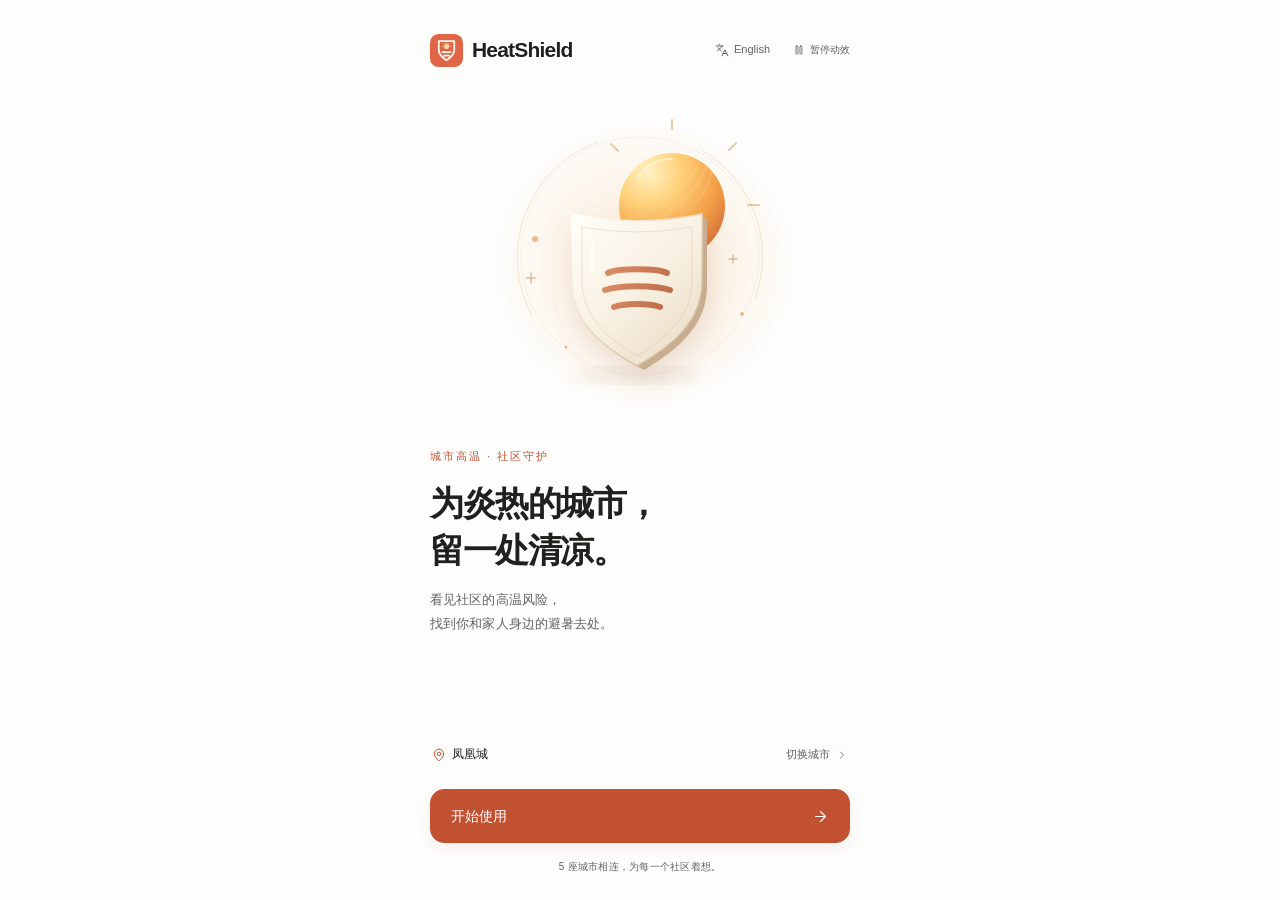
